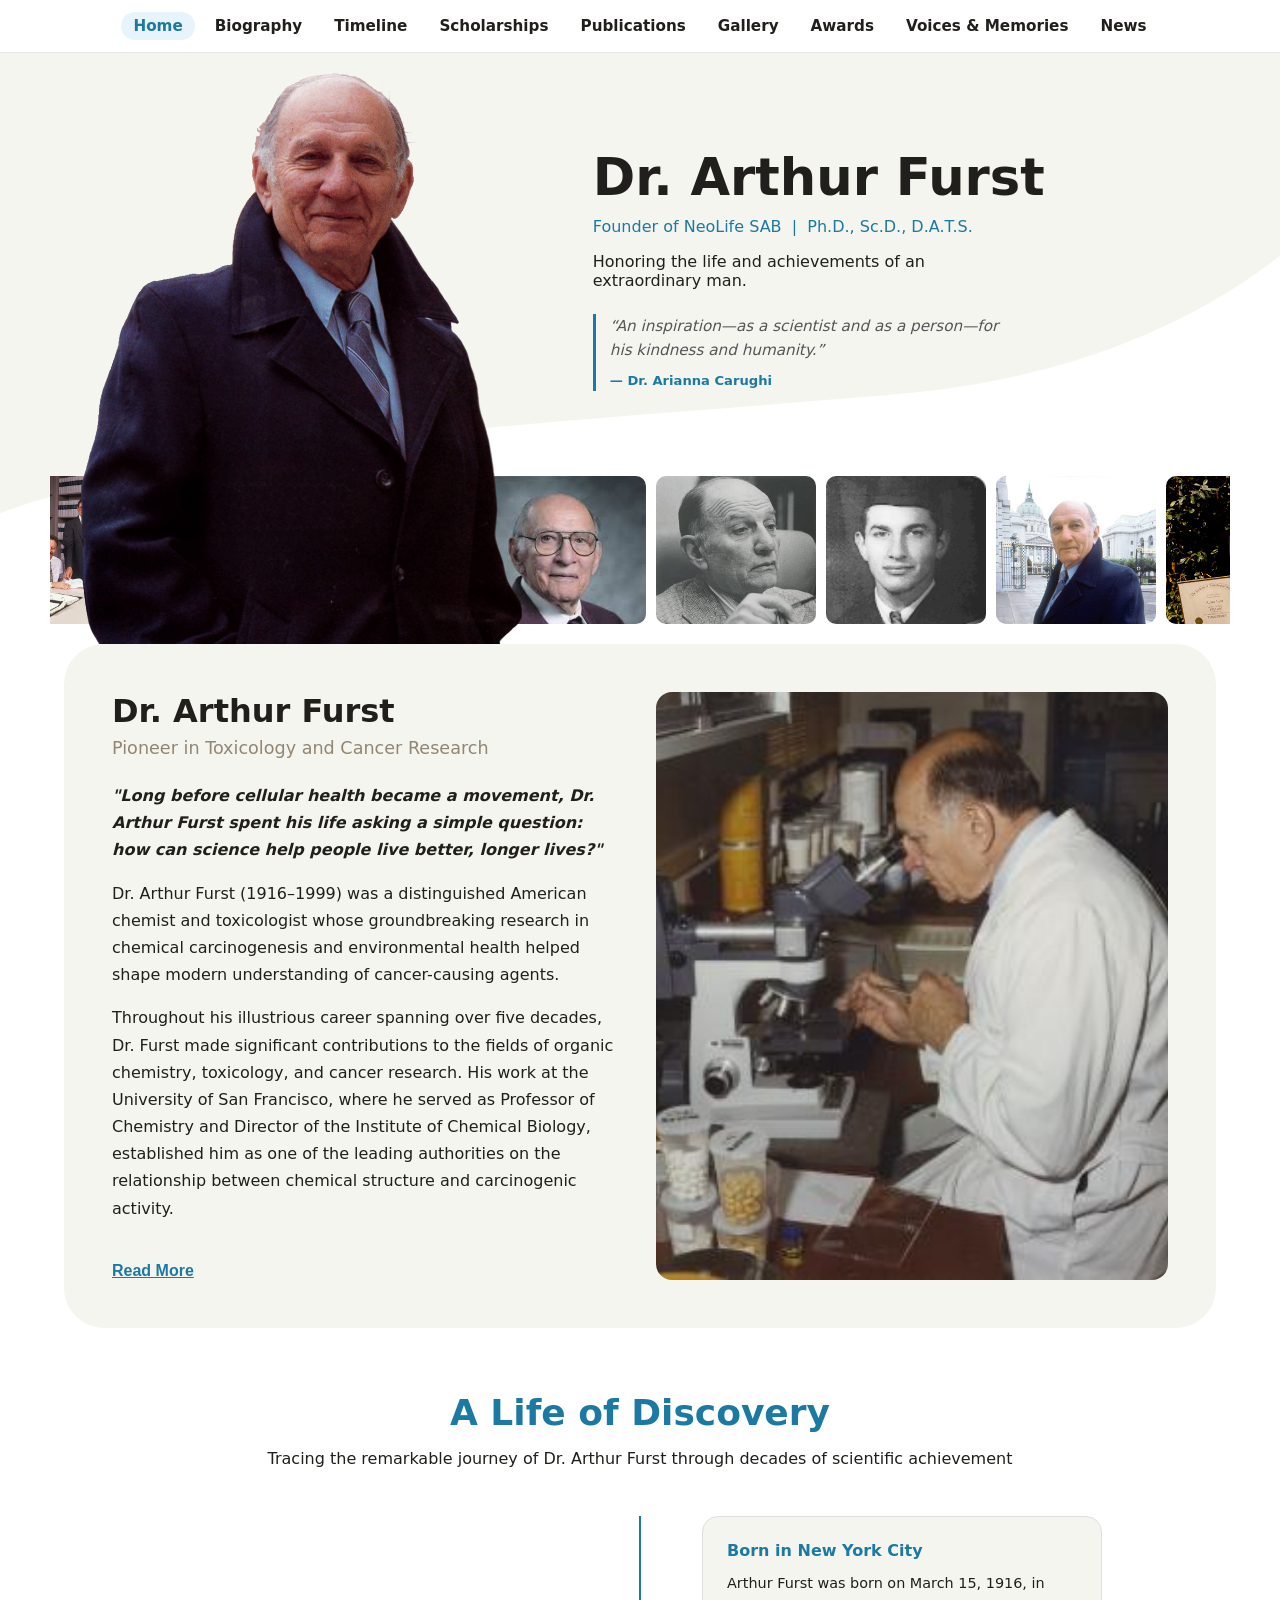
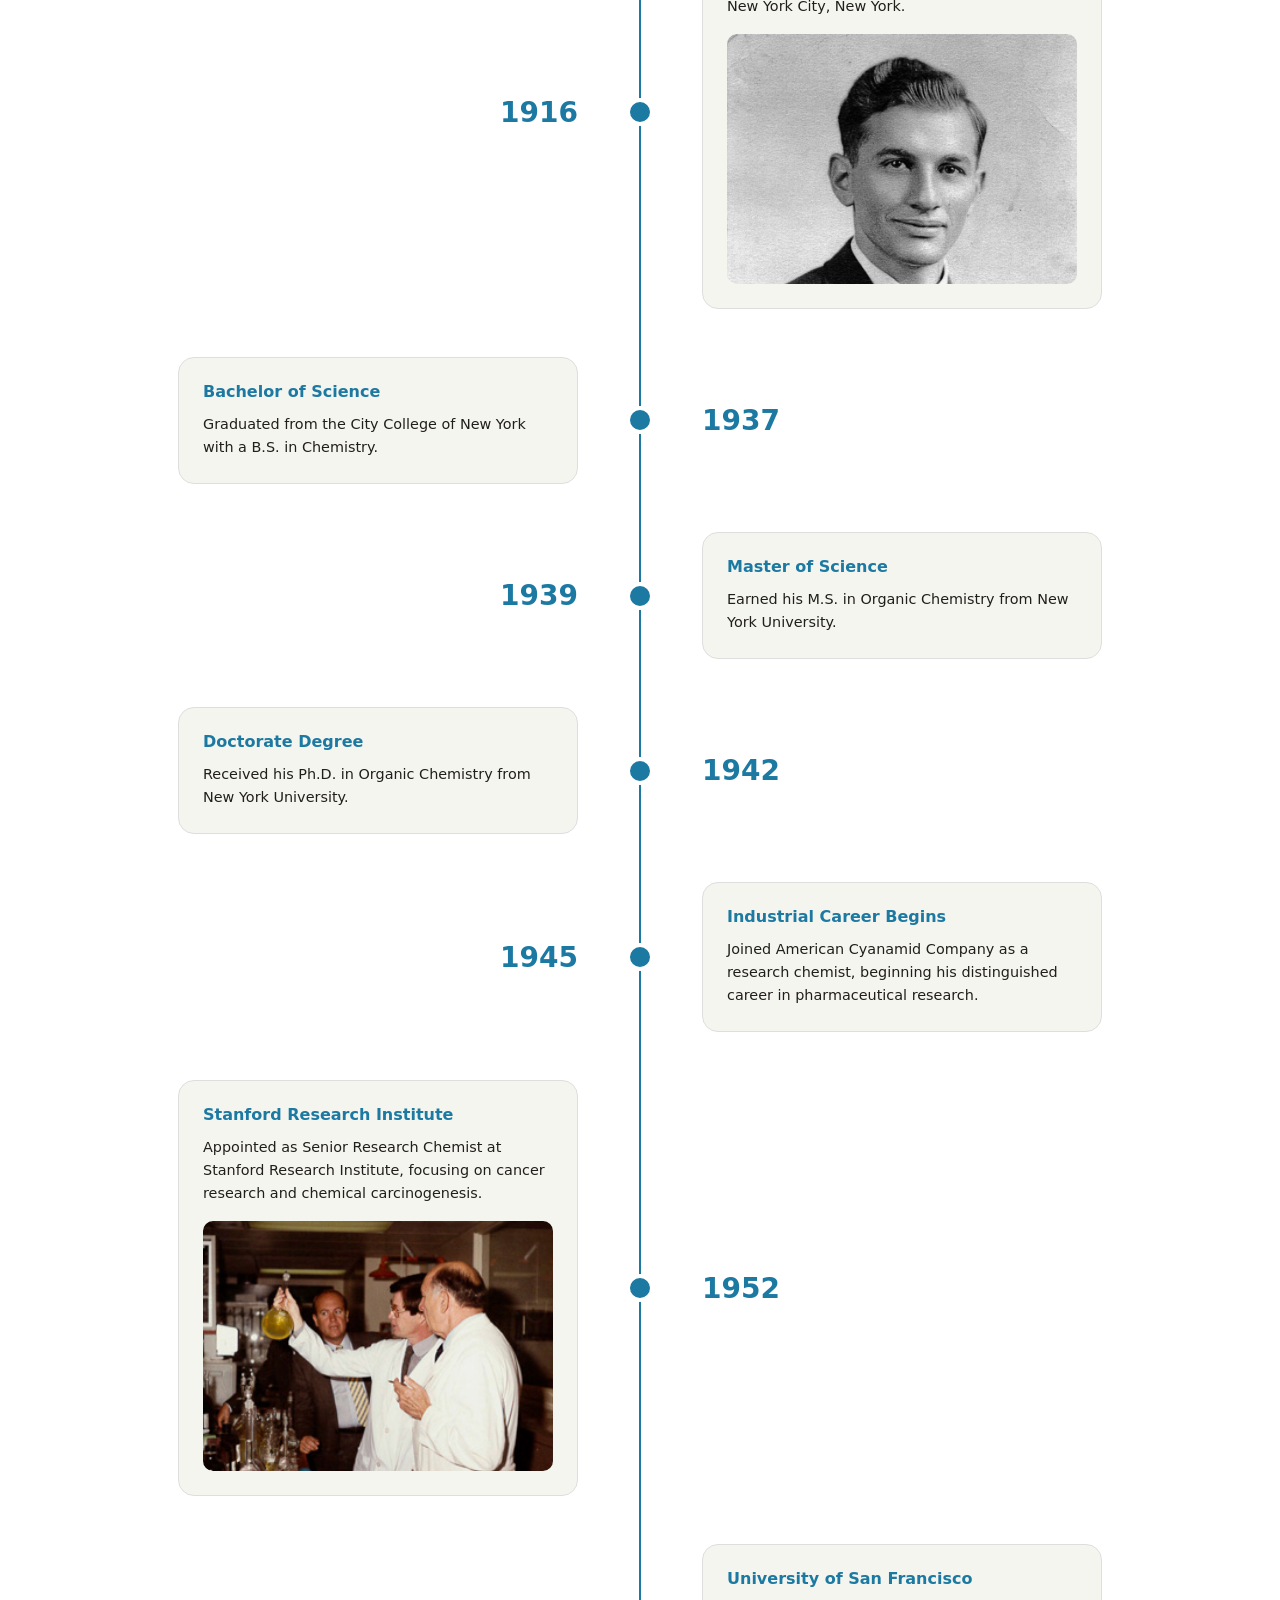
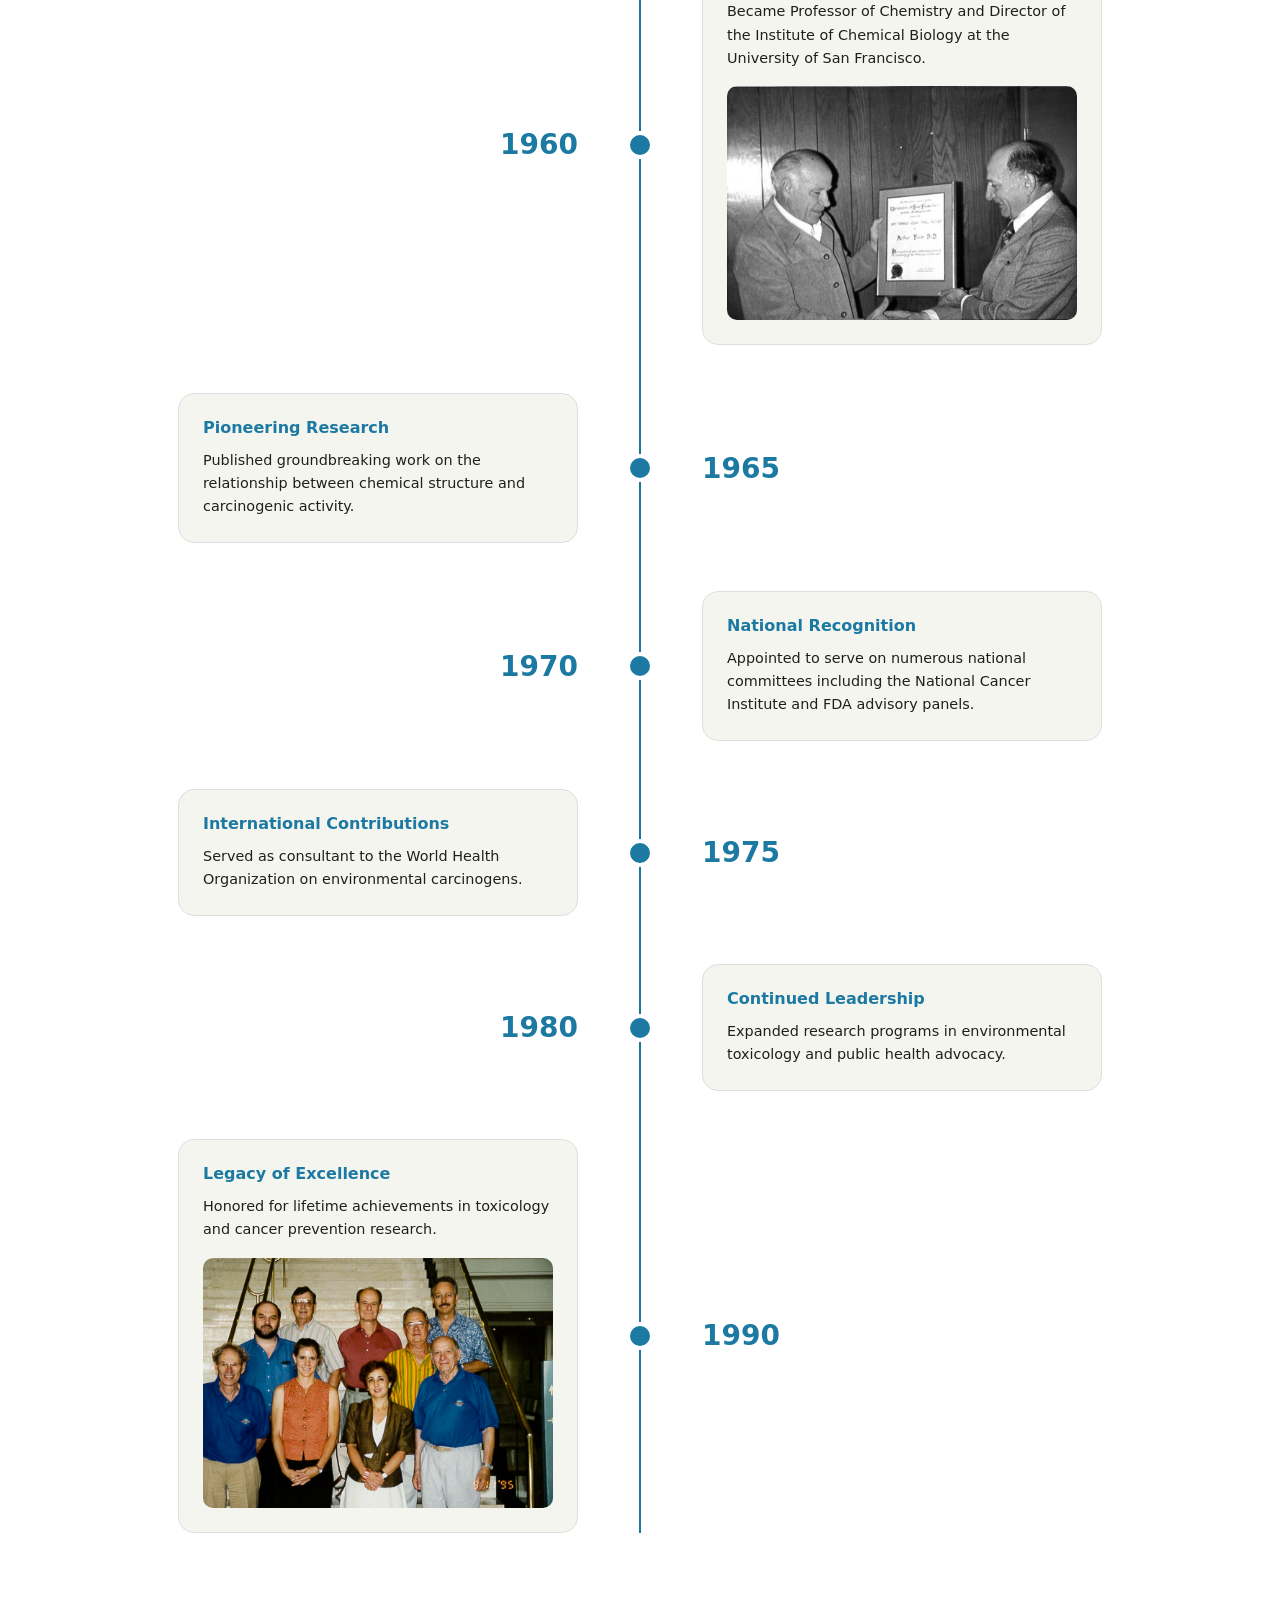
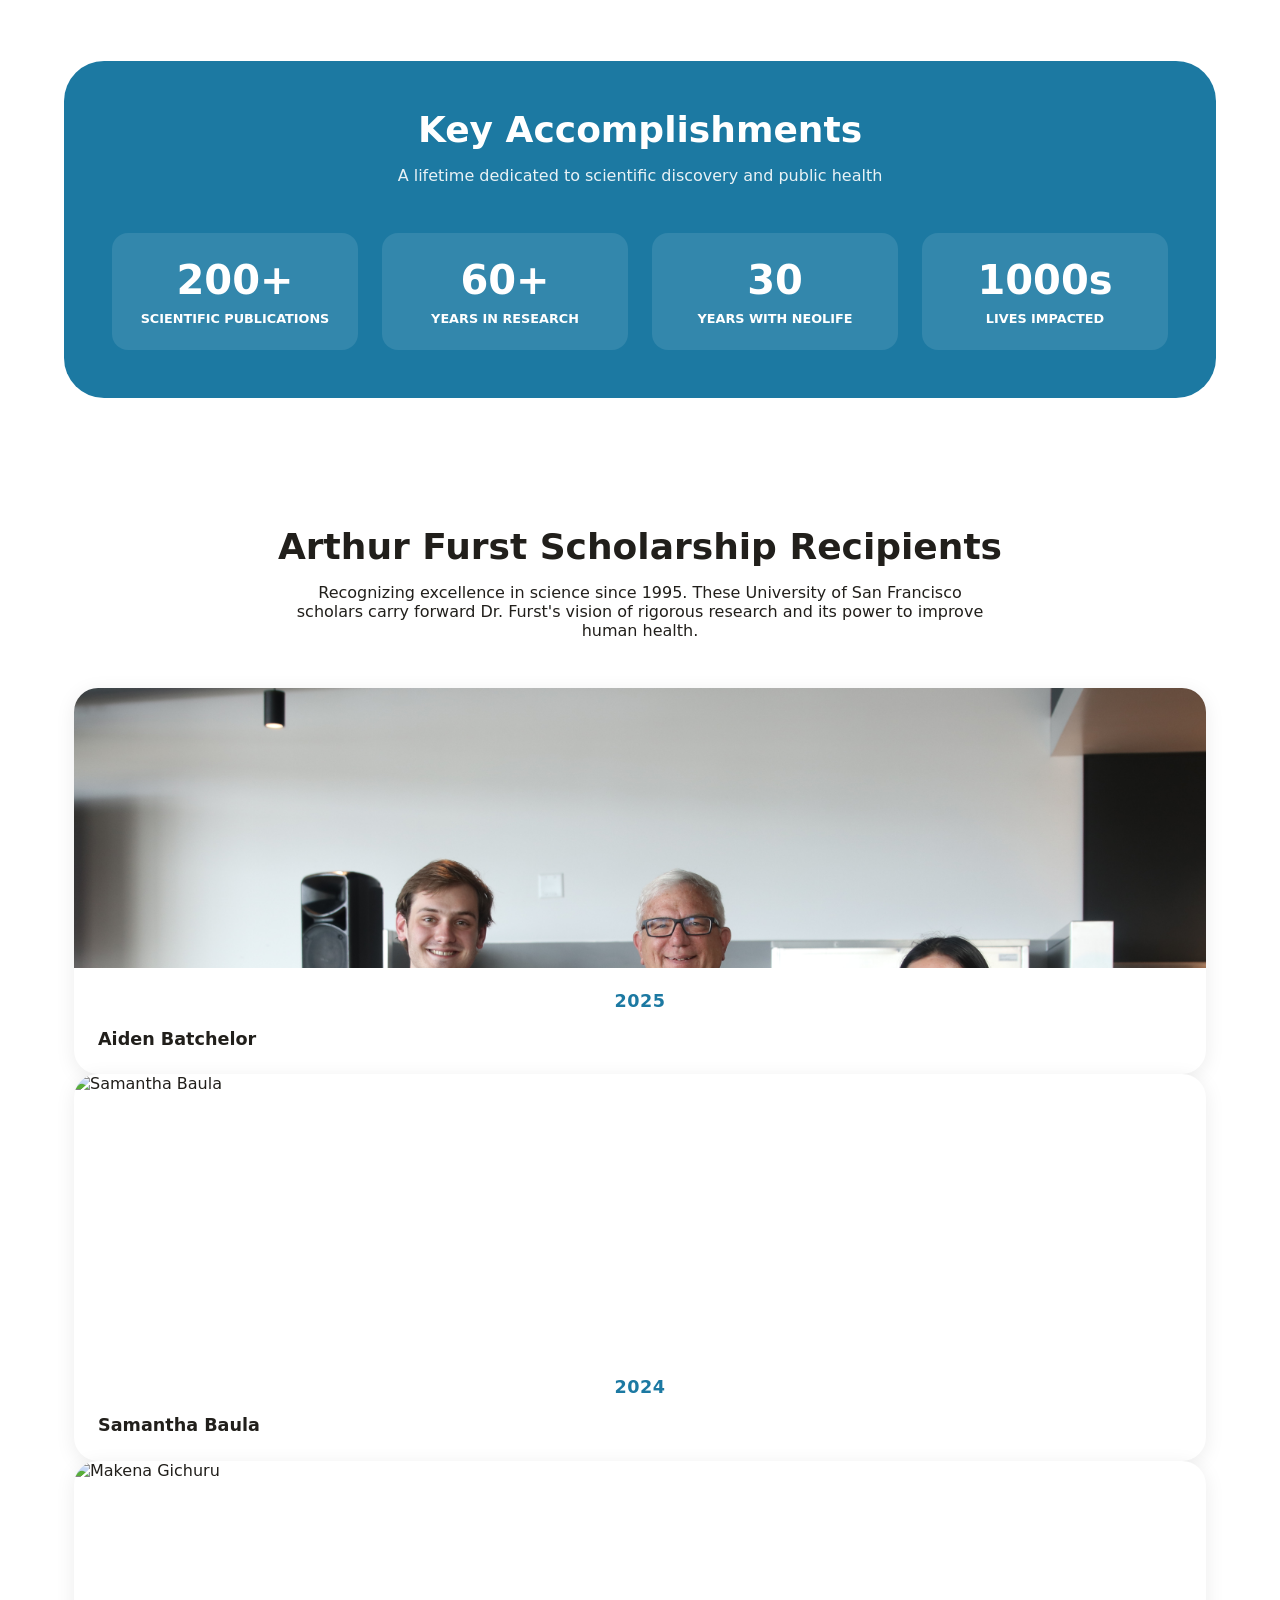
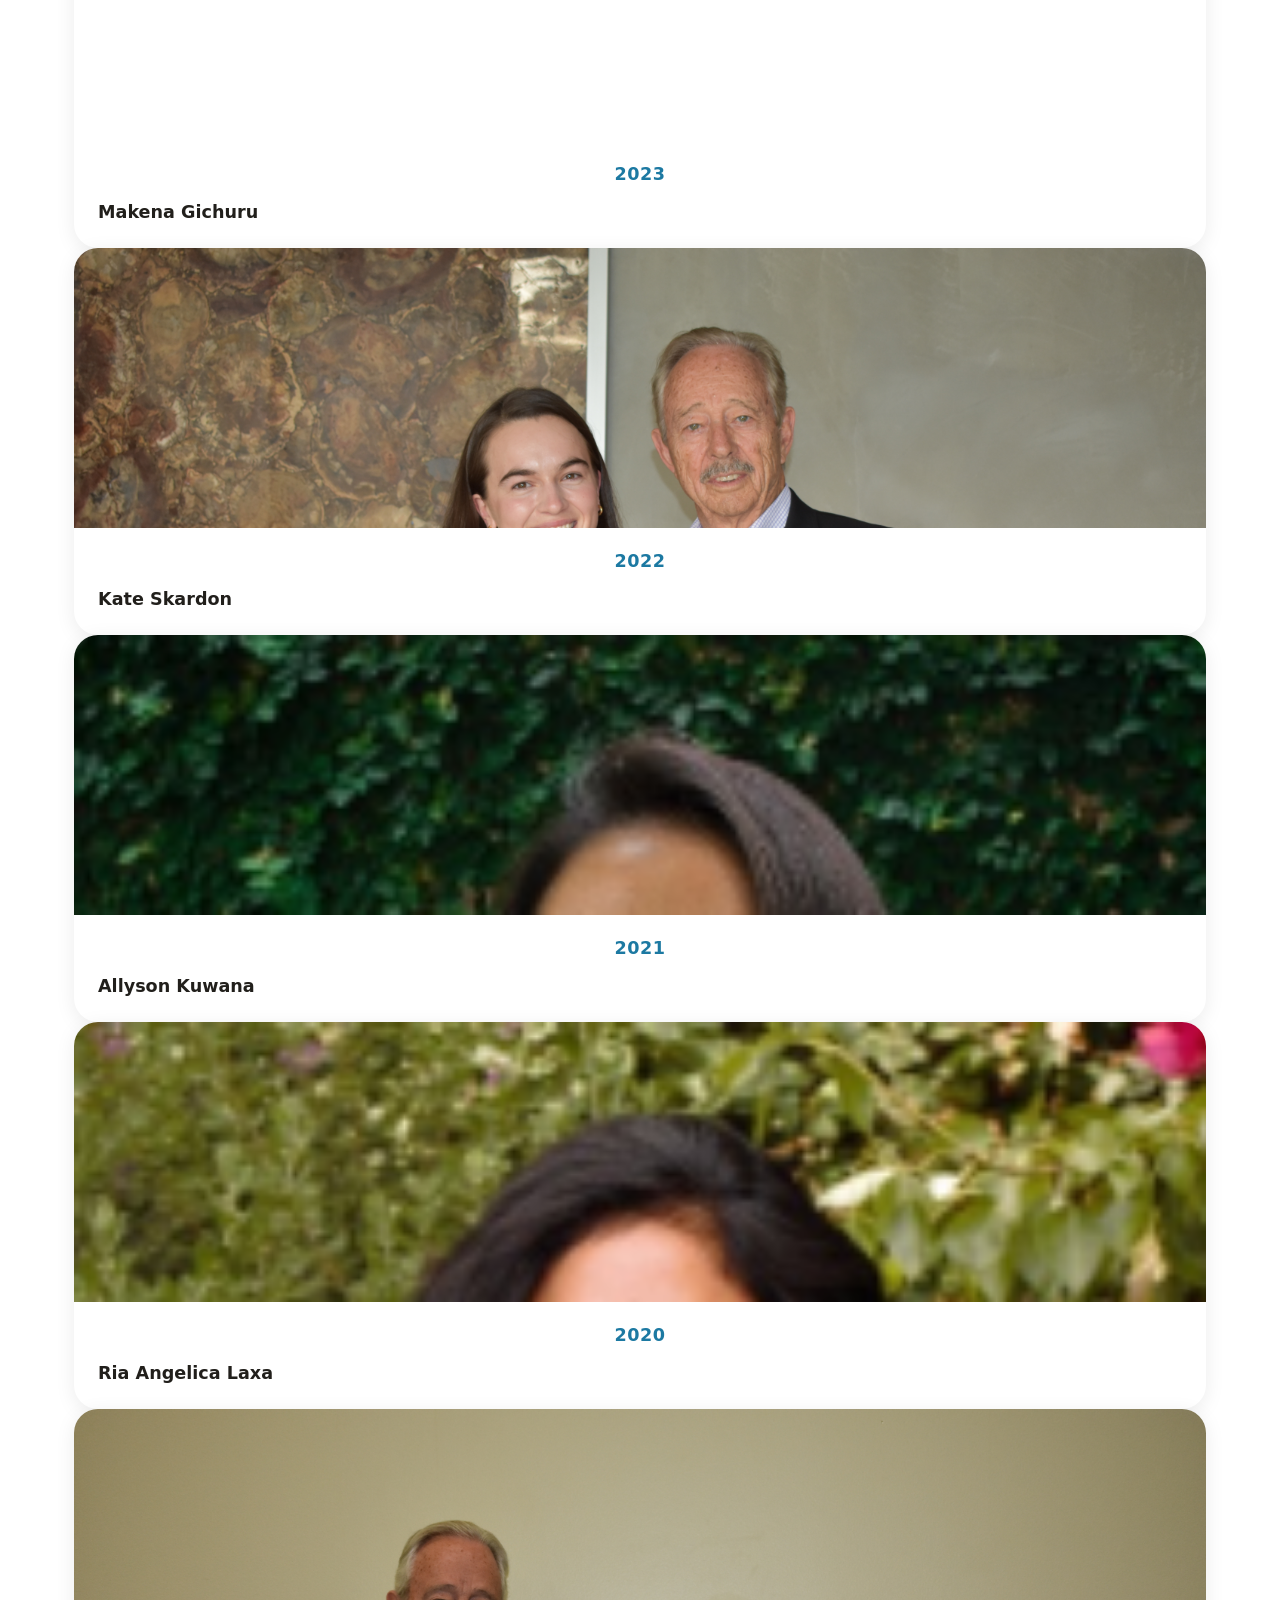
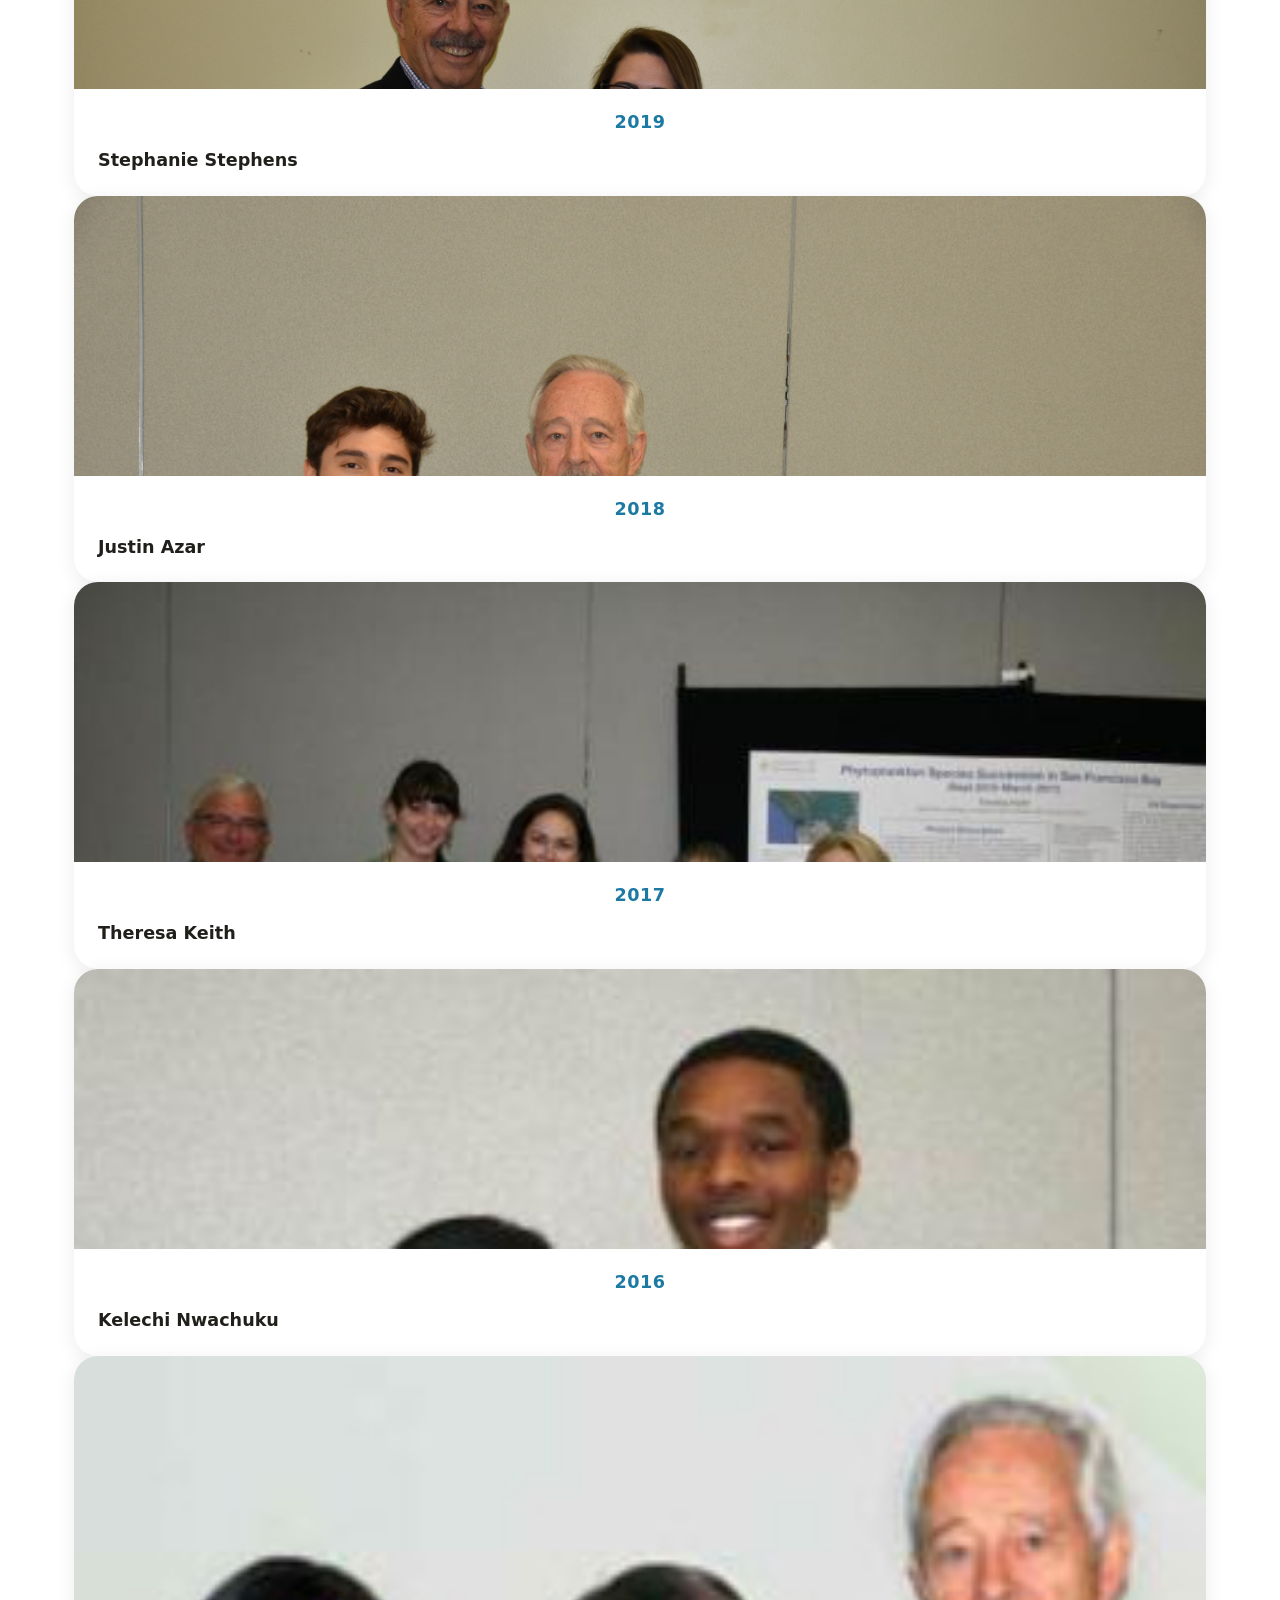
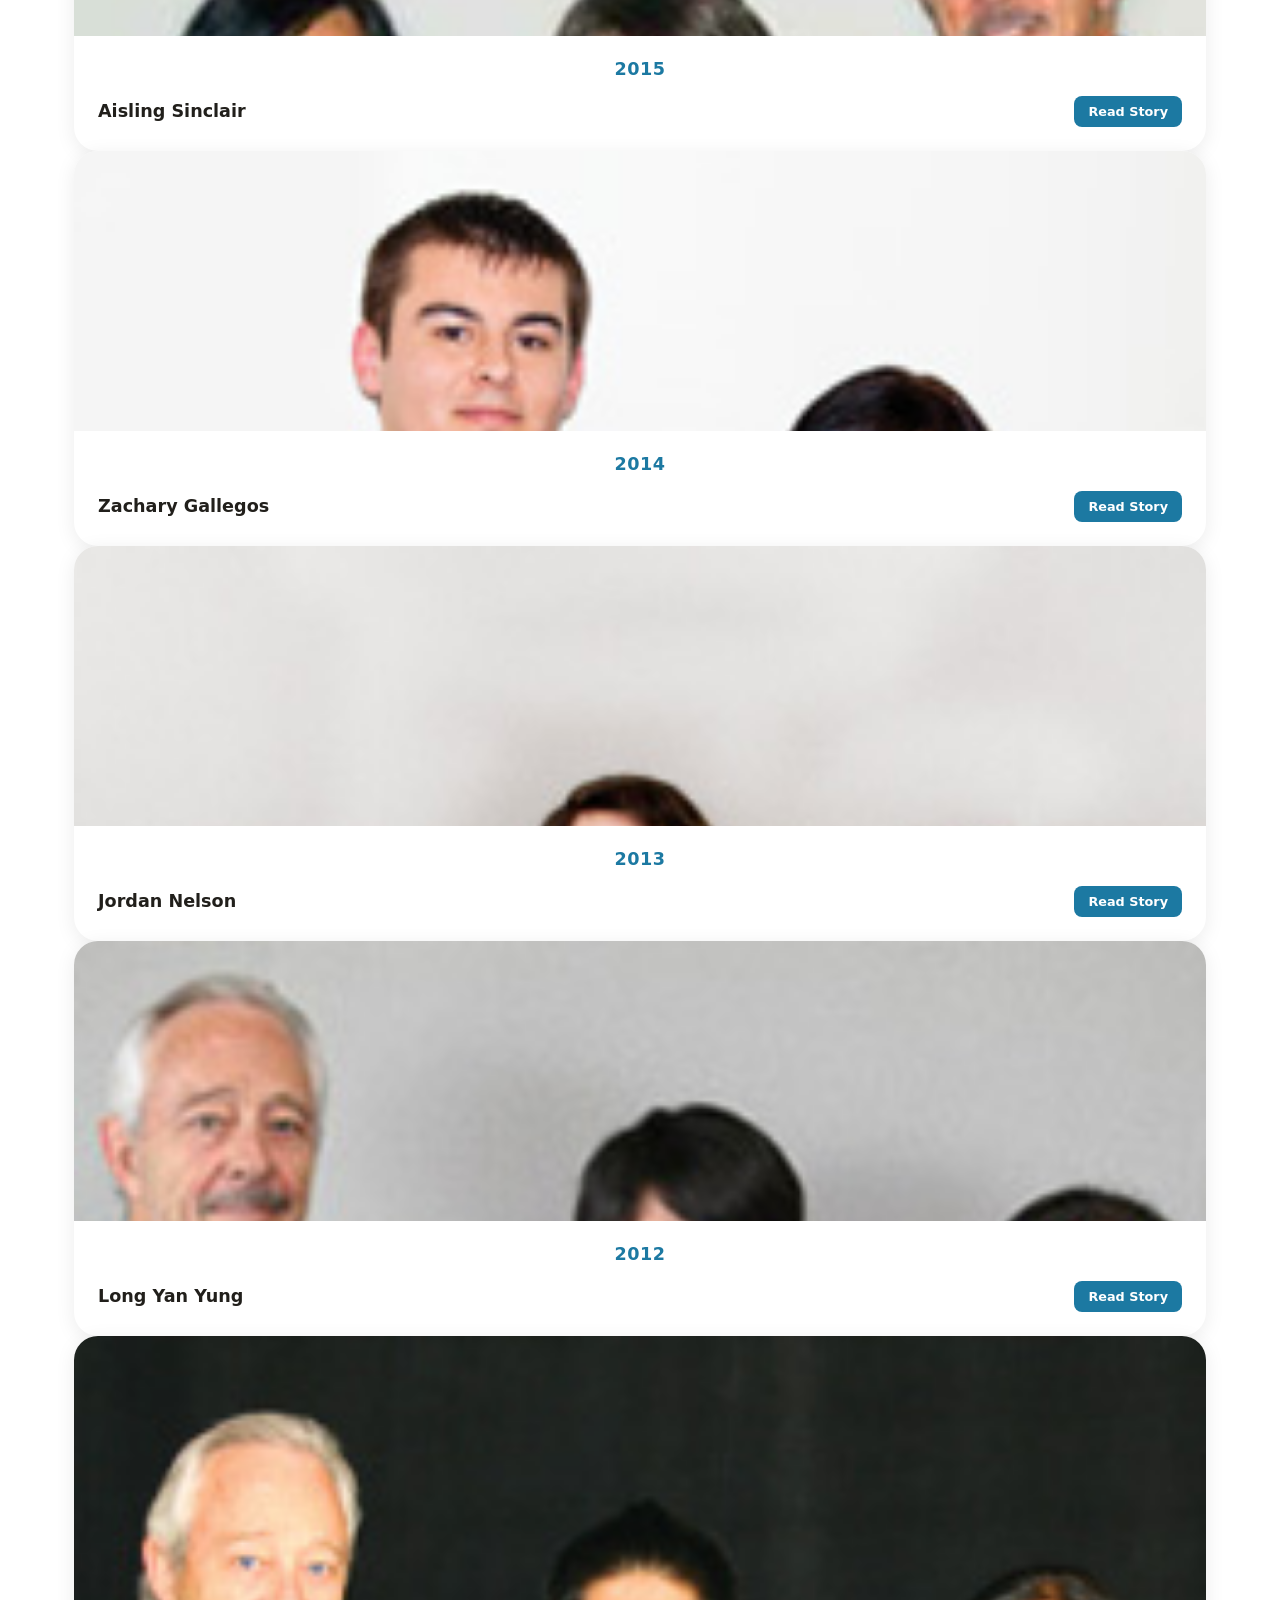
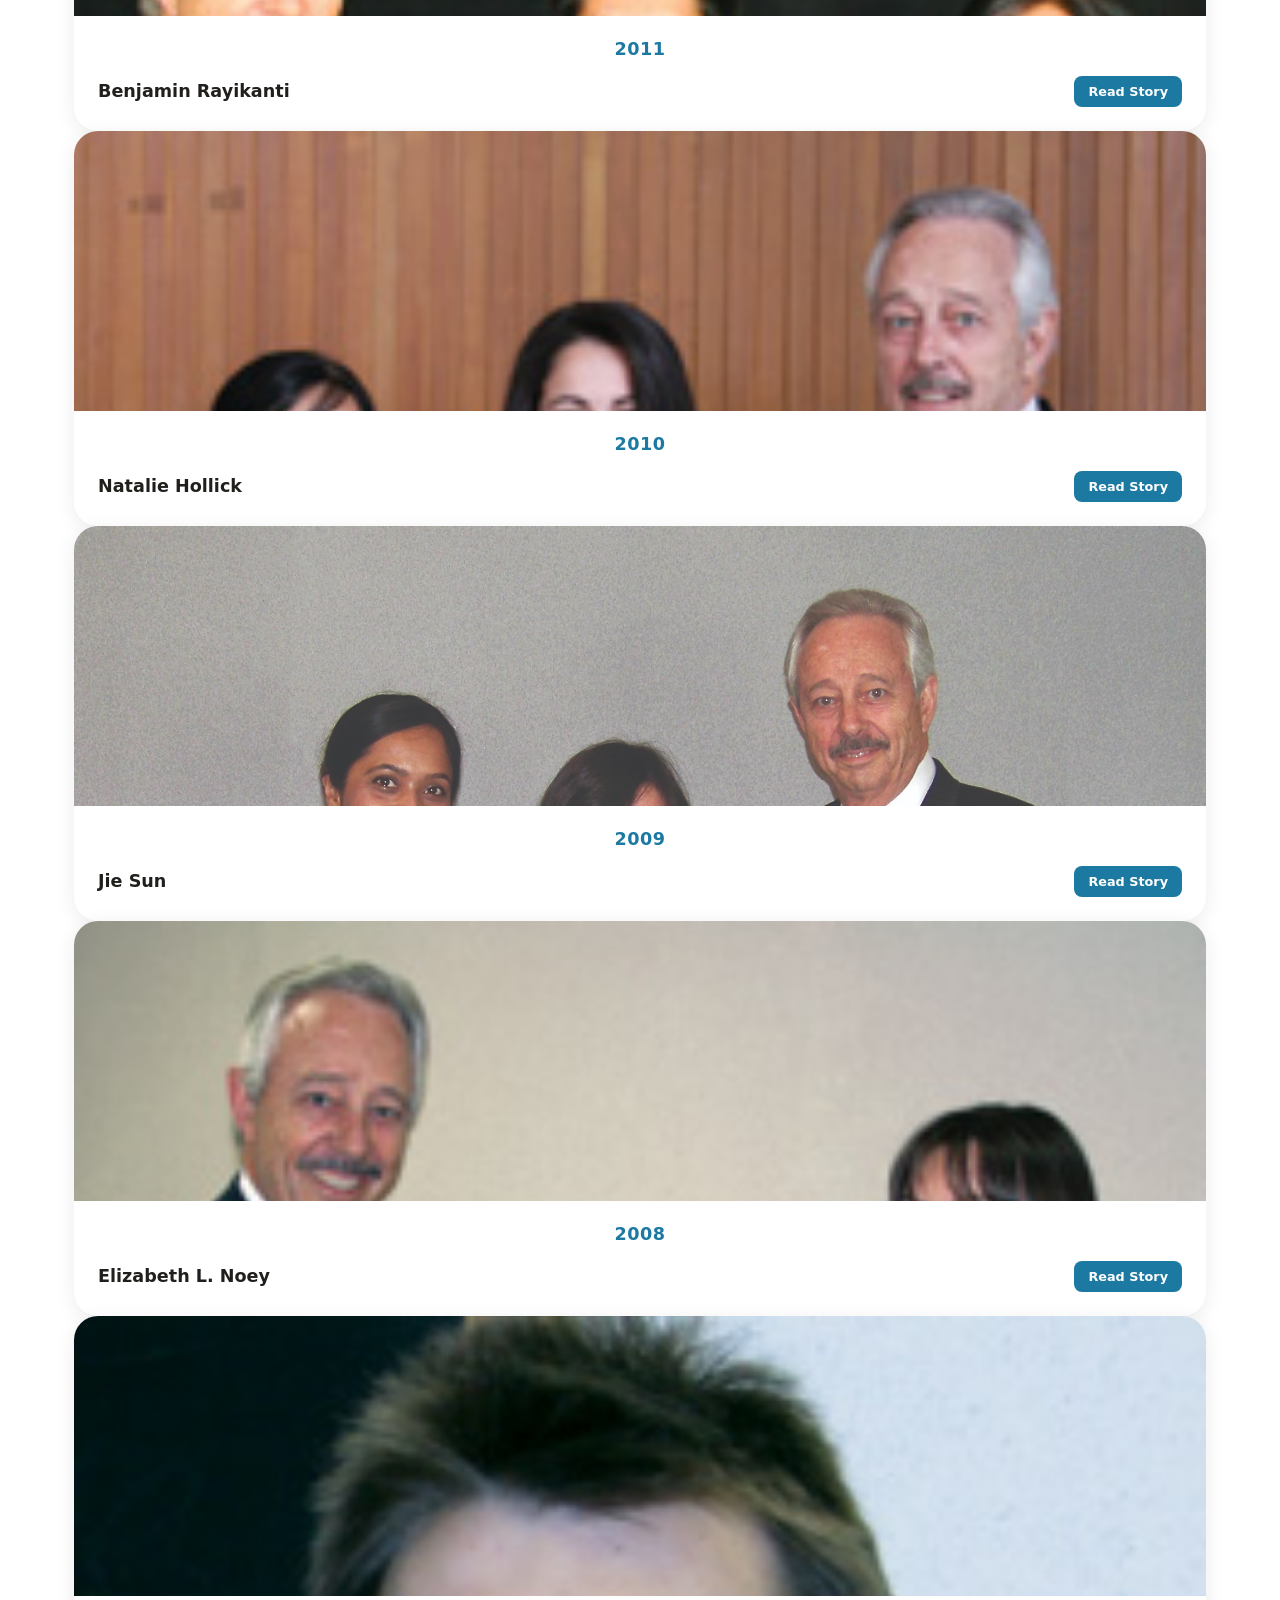
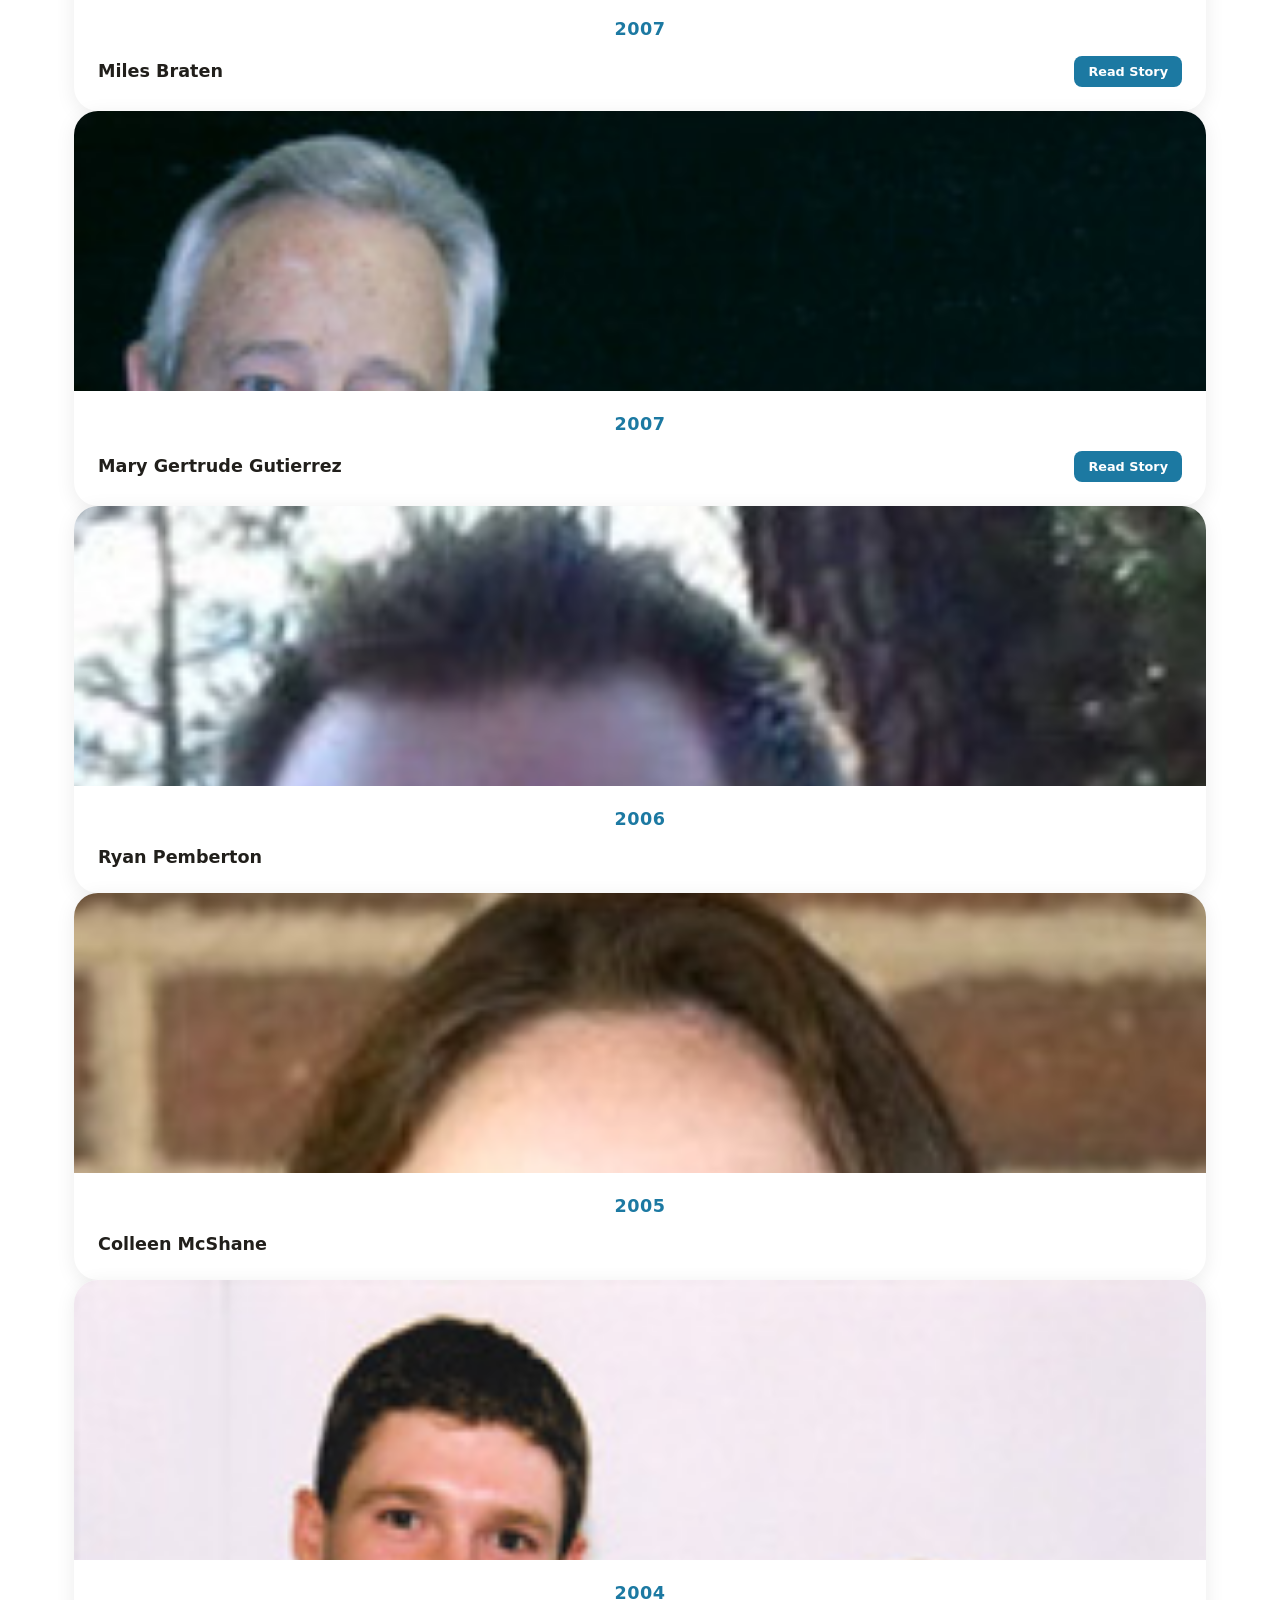
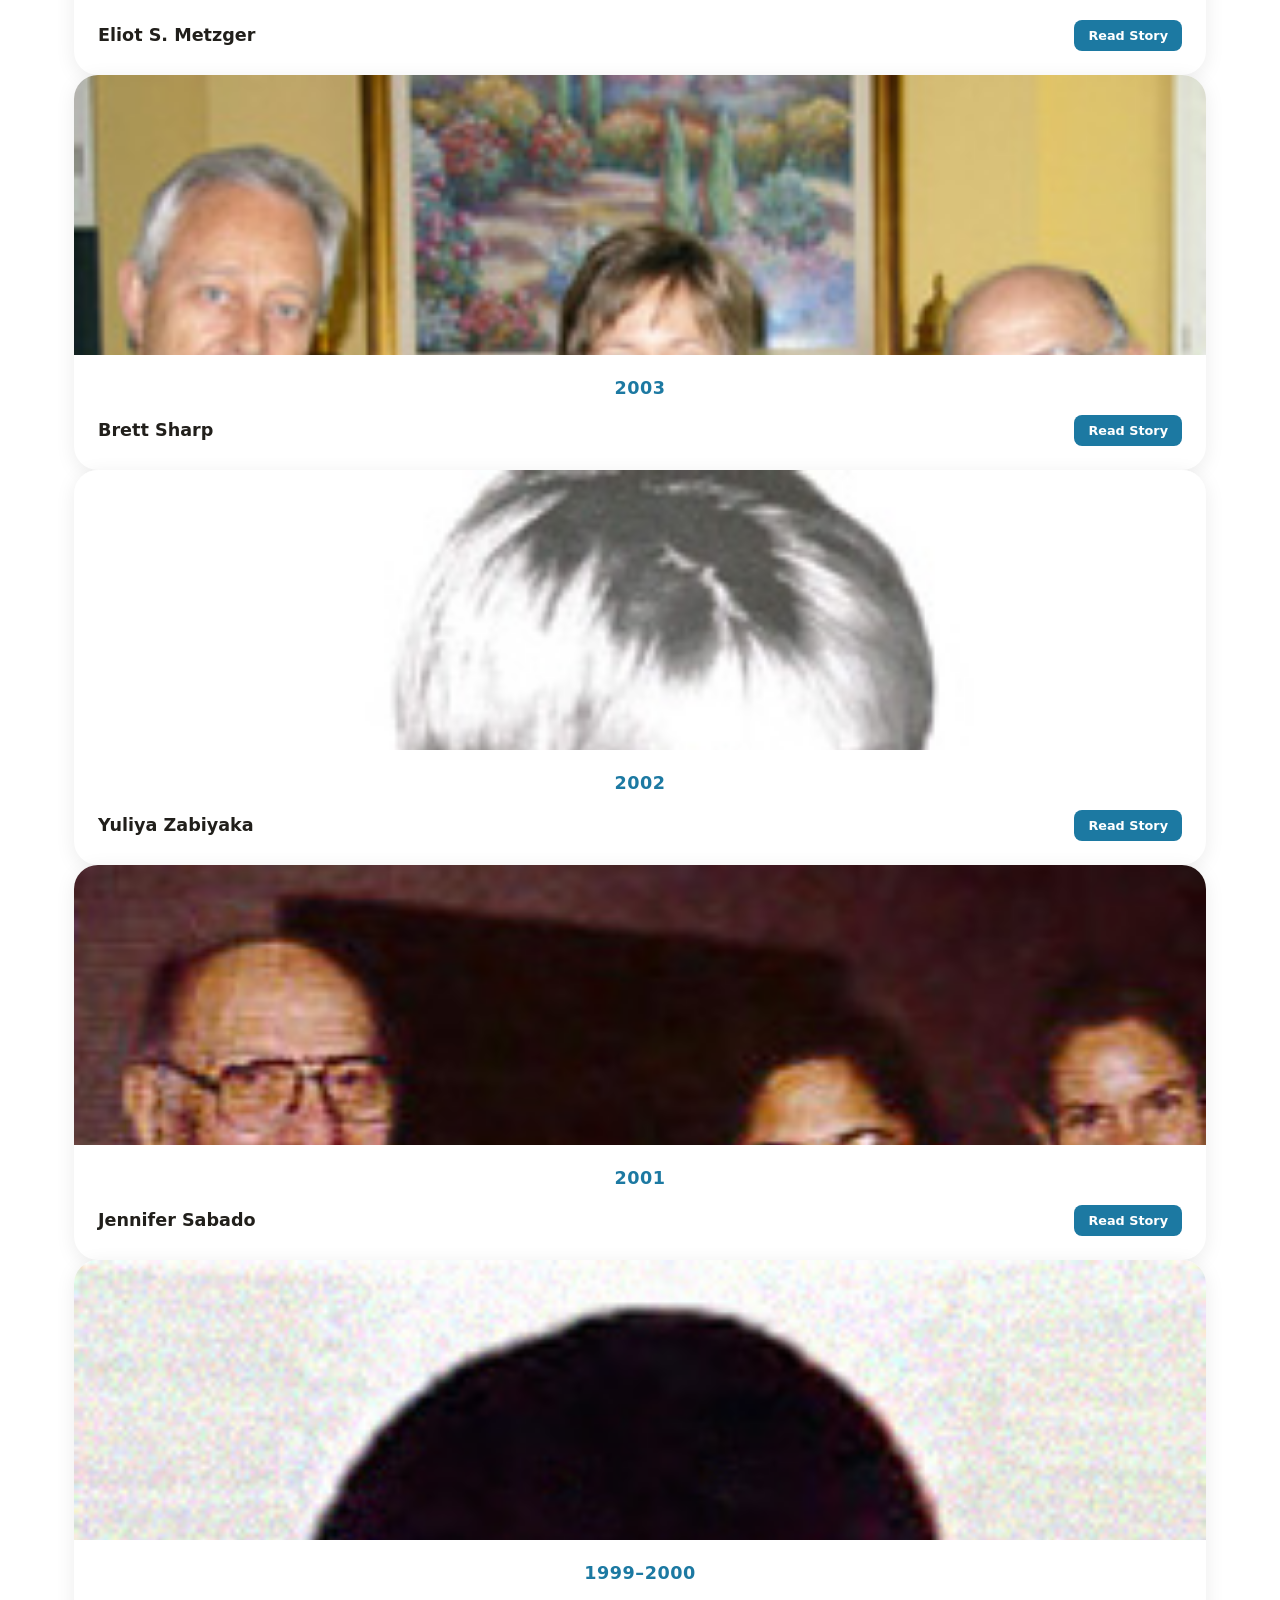
==== index.html @ b950dfe2 "Added news section" ====
<!DOCTYPE html>
<html lang="en">
<head>
  <meta charset="UTF-8" />
  <meta name="viewport" content="width=device-width, initial-scale=1.0" />
  <title>Dr. Arthur Furst &mdash; A Life of Discovery</title>
  <link rel="stylesheet" href="css/styles.css">
  <!-- jQuery (required for Slick Slider) -->
  <script src="https://code.jquery.com/jquery-3.6.0.min.js"></script>
  <!-- Slick Slider CSS -->
  <link rel="stylesheet" type="text/css" href="https://cdn.jsdelivr.net/npm/slick-carousel@1.8.1/slick/slick.css"/>
  <link rel="stylesheet" type="text/css" href="https://cdn.jsdelivr.net/npm/slick-carousel@1.8.1/slick/slick-theme.css"/>
  <!-- GLightbox -->
  <link rel="stylesheet" href="https://cdn.jsdelivr.net/npm/glightbox/dist/css/glightbox.min.css">
  <script src="https://cdn.jsdelivr.net/npm/glightbox/dist/js/glightbox.min.js"></script>
</head>
<body>

  <nav>
    <ul>
      <li><a href="#">Home</a></li>
      <li><a href="#biography">Biography</a></li>
      <li><a href="#timeline">Timeline</a></li>
      <li><a href="#scholarships">Scholarships</a></li>
      <li><a href="#publications">Publications</a></li>
      <li><a href="#gallery">Gallery</a></li>
      <li><a href="#awards">Awards</a></li>
      <li><a href="#testimonials">Voices &amp; Memories</a></li>
      <li><a href="#news">News</a></li>
    </ul>
  </nav>

  <!-- Hero Desktop -->
  <section class="hero-desktop">
    <svg class="hero-bg-svg" viewBox="0 0 1287.5 509.5" preserveAspectRatio="xMidYMid slice" fill="none">
      <path d="M2.71797e-05 0L0 509.5C68.5 354 469.5 344.5 847 312C1149 286 1267.5 98.8333 1287.5 0H2.71797e-05Z" fill="#F5F5F0"/>
    </svg>
    <div class="hero-inner">
      <div class="film-strip-wrapper">
        <div class="film-scroll">
          <img src="assets/images/hero/film-1.png" alt="" loading="eager" />
          <img src="assets/images/hero/film-2.png" alt="" loading="eager" />
          <img src="assets/images/hero/film-3.png" alt="" loading="eager" />
          <img src="assets/images/hero/film-4.png" alt="" loading="eager" />
          <img src="assets/images/hero/film-5.jpg" alt="" loading="eager" />
          <img src="assets/images/hero/film-6.png" alt="" loading="eager" />
          <img src="assets/images/hero/film-7.jpg" alt="" loading="eager" />
          <img src="assets/images/gallery/professional/philosophy_5.jpg" alt="Dr. Arthur Furst discussing philosophy" loading="eager" />
          <img src="assets/images/gallery/professional/1977 Don Pickett gives USF Henry Clay Hall Award to AF 1.jpg" alt="Dr. Arthur Furst receiving USF Henry Clay Hall Award in 1977" loading="eager" />
          <img src="assets/images/hero/film-1.png" alt="" loading="eager" />
          <img src="assets/images/hero/film-2.png" alt="" loading="eager" />
          <img src="assets/images/hero/film-3.png" alt="" loading="eager" />
          <img src="assets/images/hero/film-4.png" alt="" loading="eager" />
          <img src="assets/images/hero/film-5.jpg" alt="" loading="eager" />
          <img src="assets/images/hero/film-6.png" alt="" loading="eager" />
          <img src="assets/images/hero/film-7.jpg" alt="" loading="eager" />
          <img src="assets/images/gallery/professional/philosophy_5.jpg" alt="Dr. Arthur Furst discussing philosophy" loading="eager" />
          <img src="assets/images/gallery/professional/1977 Don Pickett gives USF Henry Clay Hall Award to AF 1.jpg" alt="Dr. Arthur Furst receiving USF Henry Clay Hall Award in 1977" loading="eager" />
        </div>
      </div>
      <div class="hero-portrait">
        <img src="assets/images/hero/portrait.png" alt="Dr. Arthur Furst" />
      </div>
      <div class="hero-text">
        <div>
          <h1>Dr. Arthur Furst</h1>
          <p class="subtitle">Founder of NeoLife SAB &nbsp;|&nbsp; Ph.D., Sc.D., D.A.T.S.</p>
          <p class="tagline">Honoring the life and achievements of an extraordinary man.</p>
          <blockquote class="hero-quote">
            &ldquo;An inspiration&mdash;as a scientist and as a person&mdash;for his kindness and humanity.&rdquo;
            <cite>&mdash; Dr. Arianna Carughi</cite>
          </blockquote>
        </div>
      </div>
    </div>
  </section>

  <!-- Hero Mobile -->
  <section class="hero-mobile">
    <div class="hero-mobile-bg"></div>
    <div class="hero-mobile-portrait"><img src="assets/images/hero/portrait.png" alt="Dr. Arthur Furst" /></div>
    <div class="hero-mobile-text">
      <h1>Dr. Arthur Furst</h1>
      <p class="subtitle">Founder of NeoLife SAB | Ph.D., Sc.D., D.A.T.S.</p>
      <p>Honoring the life and achievements of an extraordinary man.</p>
    </div>
    <div class="film-strip-mobile">
      <div class="film-scroll-mobile">
        <img src="assets/images/hero/film-1.png" alt="" loading="eager" />
        <img src="assets/images/hero/film-2.png" alt="" loading="eager" />
        <img src="assets/images/hero/film-3.png" alt="" loading="eager" />
        <img src="assets/images/hero/film-4.png" alt="" loading="eager" />
        <img src="assets/images/hero/film-5.jpg" alt="" loading="eager" />
        <img src="assets/images/hero/film-6.png" alt="" loading="eager" />
        <img src="assets/images/hero/film-7.jpg" alt="" loading="eager" />
        <img src="assets/images/gallery/professional/philosophy_5.jpg" alt="Dr. Arthur Furst discussing philosophy" loading="eager" />
        <img src="assets/images/gallery/professional/1977 Don Pickett gives USF Henry Clay Hall Award to AF 1.jpg" alt="Dr. Arthur Furst receiving USF Henry Clay Hall Award in 1977" loading="eager" />
        <img src="assets/images/hero/film-1.png" alt="" loading="eager" />
        <img src="assets/images/hero/film-2.png" alt="" loading="eager" />
        <img src="assets/images/hero/film-3.png" alt="" loading="eager" />
        <img src="assets/images/hero/film-4.png" alt="" loading="eager" />
        <img src="assets/images/hero/film-5.jpg" alt="" loading="eager" />
        <img src="assets/images/hero/film-6.png" alt="" loading="eager" />
        <img src="assets/images/hero/film-7.jpg" alt="" loading="eager" />
        <img src="assets/images/gallery/professional/philosophy_5.jpg" alt="Dr. Arthur Furst discussing philosophy" loading="eager" />
        <img src="assets/images/gallery/professional/1977 Don Pickett gives USF Henry Clay Hall Award to AF 1.jpg" alt="Dr. Arthur Furst receiving USF Henry Clay Hall Award in 1977" loading="eager" />
      </div>
    </div>
  </section>

  <!-- Biography -->
  <!-- Replace your existing <section id="biography"> block with this -->

  <section id="biography" style="background:#fff;">
    <div class="container">
      <div class="bio-card">
        <div class="bio-grid">
          <div>
            <h2>Dr. Arthur Furst</h2>
            <p class="bio-sub">Pioneer in Toxicology and Cancer Research</p>
            <div class="bio-text">
              <p class="bio-lead">"Long before cellular health became a movement, Dr. Arthur Furst spent his life asking a simple question: how can science help people live better, longer lives?"</p>
              <p>Dr. Arthur Furst (1916&ndash;1999) was a distinguished American chemist and toxicologist whose groundbreaking research in chemical carcinogenesis and environmental health helped shape modern understanding of cancer-causing agents.</p>
              <p>Throughout his illustrious career spanning over five decades, Dr. Furst made significant contributions to the fields of organic chemistry, toxicology, and cancer research. His work at the University of San Francisco, where he served as Professor of Chemistry and Director of the Institute of Chemical Biology, established him as one of the leading authorities on the relationship between chemical structure and carcinogenic activity.</p>

              <!-- Expanded content — hidden by default -->
              <div id="bio-expanded" style="
              max-height: 0;
              overflow: hidden;
              transition: max-height 0.5s ease, opacity 0.4s ease;
              opacity: 0;
            ">
                <p style="margin-top: 16px;">Dr. Arthur Furst was the Founding Member Emeritus and the &ldquo;spiritual leader&rdquo; of the NeoLife Scientific Advisory Board. He founded the Stanford Cancer Chemotherapy Laboratory and was at the forefront of disease-prevention science for 50 years.</p>
                <p>Many of his discoveries led to groundbreaking NeoLife products, and his enormous talent, energy, dedication, and vision are major reasons why, year after year, NeoLife has delivered such leading-edge products to fulfill genuine human needs.</p>
              </div>
            </div>

            <button class="link-btn" id="bio-read-more" onclick="toggleBio(this)">Read More</button>
          </div>
          <div class="bio-img"><img src="assets/images/biography/biography-photo.jpg" alt="Dr. Arthur Furst" /></div>
        </div>
      </div>
    </div>
  </section>


  <!-- Timeline -->
  <section id="timeline" style="background:#fff;">
    <div class="container">
      <div class="section-title">
        <h2>A Life of Discovery</h2>
        <p>Tracing the remarkable journey of Dr. Arthur Furst through decades of scientific achievement</p>
      </div>
      <div class="timeline-wrapper">
        <div class="timeline-line"></div>
        <div class="timeline-items">
          <div class="timeline-item">
            <div class="timeline-item-inner"><div class="timeline-year-left">1916</div><div class="timeline-dot-wrap"><div class="timeline-dot"></div></div><div class="timeline-card-right"><div class="timeline-card"><h3>Born in New York City</h3><p>Arthur Furst was born on March 15, 1916, in New York City, New York.</p><img src="assets/images/gallery/early/1938 AF portrait.jpg" alt="Dr. Arthur Furst portrait 1938" class="timeline-photo" loading="lazy"></div></div></div>
            <div class="timeline-mobile"><div class="timeline-mobile-dots"><div class="timeline-dot"></div><div class="timeline-mobile-line"></div></div><div class="timeline-mobile-content"><span class="year">1916</span><div class="timeline-mobile-card"><h3>Born in New York City</h3><p>Arthur Furst was born on March 15, 1916, in New York City, New York.</p><img src="assets/images/gallery/early/1938 AF portrait.jpg" alt="Dr. Arthur Furst portrait 1938" class="timeline-photo" loading="lazy"></div></div></div>
          </div>
          <div class="timeline-item">
            <div class="timeline-item-inner"><div class="timeline-card-left"><div class="timeline-card"><h3>Bachelor of Science</h3><p>Graduated from the City College of New York with a B.S. in Chemistry.</p></div></div><div class="timeline-dot-wrap"><div class="timeline-dot"></div></div><div class="timeline-year-right">1937</div></div>
            <div class="timeline-mobile"><div class="timeline-mobile-dots"><div class="timeline-dot"></div><div class="timeline-mobile-line"></div></div><div class="timeline-mobile-content"><span class="year">1937</span><div class="timeline-mobile-card"><h3>Bachelor of Science</h3><p>Graduated from the City College of New York with a B.S. in Chemistry.</p></div></div></div>
          </div>
          <div class="timeline-item">
            <div class="timeline-item-inner"><div class="timeline-year-left">1939</div><div class="timeline-dot-wrap"><div class="timeline-dot"></div></div><div class="timeline-card-right"><div class="timeline-card"><h3>Master of Science</h3><p>Earned his M.S. in Organic Chemistry from New York University.</p></div></div></div>
            <div class="timeline-mobile"><div class="timeline-mobile-dots"><div class="timeline-dot"></div><div class="timeline-mobile-line"></div></div><div class="timeline-mobile-content"><span class="year">1939</span><div class="timeline-mobile-card"><h3>Master of Science</h3><p>Earned his M.S. in Organic Chemistry from New York University.</p></div></div></div>
          </div>
          <div class="timeline-item">
            <div class="timeline-item-inner"><div class="timeline-card-left"><div class="timeline-card"><h3>Doctorate Degree</h3><p>Received his Ph.D. in Organic Chemistry from New York University.</p></div></div><div class="timeline-dot-wrap"><div class="timeline-dot"></div></div><div class="timeline-year-right">1942</div></div>
            <div class="timeline-mobile"><div class="timeline-mobile-dots"><div class="timeline-dot"></div><div class="timeline-mobile-line"></div></div><div class="timeline-mobile-content"><span class="year">1942</span><div class="timeline-mobile-card"><h3>Doctorate Degree</h3><p>Received his Ph.D. in Organic Chemistry from New York University.</p></div></div></div>
          </div>
          <div class="timeline-item">
            <div class="timeline-item-inner"><div class="timeline-year-left">1945</div><div class="timeline-dot-wrap"><div class="timeline-dot"></div></div><div class="timeline-card-right"><div class="timeline-card"><h3>Industrial Career Begins</h3><p>Joined American Cyanamid Company as a research chemist, beginning his distinguished career in pharmaceutical research.</p></div></div></div>
            <div class="timeline-mobile"><div class="timeline-mobile-dots"><div class="timeline-dot"></div><div class="timeline-mobile-line"></div></div><div class="timeline-mobile-content"><span class="year">1945</span><div class="timeline-mobile-card"><h3>Industrial Career Begins</h3><p>Joined American Cyanamid Company as a research chemist, beginning his distinguished career in pharmaceutical research.</p></div></div></div>
          </div>
          <div class="timeline-item">
            <div class="timeline-item-inner"><div class="timeline-card-left"><div class="timeline-card"><h3>Stanford Research Institute</h3><p>Appointed as Senior Research Chemist at Stanford Research Institute, focusing on cancer research and chemical carcinogenesis.</p><img src="assets/images/gallery/professional/lab1.jpg" alt="Dr. Furst in the lab 1952" class="timeline-photo" loading="lazy"></div></div><div class="timeline-dot-wrap"><div class="timeline-dot"></div></div><div class="timeline-year-right">1952</div></div>
            <div class="timeline-mobile"><div class="timeline-mobile-dots"><div class="timeline-dot"></div><div class="timeline-mobile-line"></div></div><div class="timeline-mobile-content"><span class="year">1952</span><div class="timeline-mobile-card"><h3>Stanford Research Institute</h3><p>Appointed as Senior Research Chemist at Stanford Research Institute, focusing on cancer research and chemical carcinogenesis.</p><img src="assets/images/gallery/professional/lab1.jpg" alt="Dr. Furst in the lab 1952" class="timeline-photo" loading="lazy"></div></div></div>
          </div>
          <div class="timeline-item">
            <div class="timeline-item-inner"><div class="timeline-year-left">1960</div><div class="timeline-dot-wrap"><div class="timeline-dot"></div></div><div class="timeline-card-right"><div class="timeline-card"><h3>University of San Francisco</h3><p>Became Professor of Chemistry and Director of the Institute of Chemical Biology at the University of San Francisco.</p><img src="assets/images/gallery/professional/1977 Don Pickett gives USF Henry Clay Hall Award to AF 1.jpg" alt="Dr. Furst receiving USF Henry Clay Hall Award 1977" class="timeline-photo" loading="lazy"></div></div></div>
            <div class="timeline-mobile"><div class="timeline-mobile-dots"><div class="timeline-dot"></div><div class="timeline-mobile-line"></div></div><div class="timeline-mobile-content"><span class="year">1960</span><div class="timeline-mobile-card"><h3>University of San Francisco</h3><p>Became Professor of Chemistry and Director of the Institute of Chemical Biology at the University of San Francisco.</p><img src="assets/images/gallery/professional/1977 Don Pickett gives USF Henry Clay Hall Award to AF 1.jpg" alt="Dr. Furst receiving USF Henry Clay Hall Award 1977" class="timeline-photo" loading="lazy"></div></div></div>
          </div>
          <div class="timeline-item">
            <div class="timeline-item-inner"><div class="timeline-card-left"><div class="timeline-card"><h3>Pioneering Research</h3><p>Published groundbreaking work on the relationship between chemical structure and carcinogenic activity.</p></div></div><div class="timeline-dot-wrap"><div class="timeline-dot"></div></div><div class="timeline-year-right">1965</div></div>
            <div class="timeline-mobile"><div class="timeline-mobile-dots"><div class="timeline-dot"></div><div class="timeline-mobile-line"></div></div><div class="timeline-mobile-content"><span class="year">1965</span><div class="timeline-mobile-card"><h3>Pioneering Research</h3><p>Published groundbreaking work on the relationship between chemical structure and carcinogenic activity.</p></div></div></div>
          </div>
          <div class="timeline-item">
            <div class="timeline-item-inner"><div class="timeline-year-left">1970</div><div class="timeline-dot-wrap"><div class="timeline-dot"></div></div><div class="timeline-card-right"><div class="timeline-card"><h3>National Recognition</h3><p>Appointed to serve on numerous national committees including the National Cancer Institute and FDA advisory panels.</p></div></div></div>
            <div class="timeline-mobile"><div class="timeline-mobile-dots"><div class="timeline-dot"></div><div class="timeline-mobile-line"></div></div><div class="timeline-mobile-content"><span class="year">1970</span><div class="timeline-mobile-card"><h3>National Recognition</h3><p>Appointed to serve on numerous national committees including the National Cancer Institute and FDA advisory panels.</p></div></div></div>
          </div>
          <div class="timeline-item">
            <div class="timeline-item-inner"><div class="timeline-card-left"><div class="timeline-card"><h3>International Contributions</h3><p>Served as consultant to the World Health Organization on environmental carcinogens.</p></div></div><div class="timeline-dot-wrap"><div class="timeline-dot"></div></div><div class="timeline-year-right">1975</div></div>
            <div class="timeline-mobile"><div class="timeline-mobile-dots"><div class="timeline-dot"></div><div class="timeline-mobile-line"></div></div><div class="timeline-mobile-content"><span class="year">1975</span><div class="timeline-mobile-card"><h3>International Contributions</h3><p>Served as consultant to the World Health Organization on environmental carcinogens.</p></div></div></div>
          </div>
          <div class="timeline-item">
            <div class="timeline-item-inner"><div class="timeline-year-left">1980</div><div class="timeline-dot-wrap"><div class="timeline-dot"></div></div><div class="timeline-card-right"><div class="timeline-card"><h3>Continued Leadership</h3><p>Expanded research programs in environmental toxicology and public health advocacy.</p></div></div></div>
            <div class="timeline-mobile"><div class="timeline-mobile-dots"><div class="timeline-dot"></div><div class="timeline-mobile-line"></div></div><div class="timeline-mobile-content"><span class="year">1980</span><div class="timeline-mobile-card"><h3>Continued Leadership</h3><p>Expanded research programs in environmental toxicology and public health advocacy.</p></div></div></div>
          </div>
          <div class="timeline-item">
            <div class="timeline-item-inner"><div class="timeline-card-left"><div class="timeline-card"><h3>Legacy of Excellence</h3><p>Honored for lifetime achievements in toxicology and cancer prevention research.</p><img src="assets/images/gallery/professional/1995 WLC - F Hooper, L Somogyi, J Miller, D Shepherd, G Newell, L Packer, A Carughi, Unknown, AF-1.jpg" alt="Dr. Furst at 1995 World Leadership Conference" class="timeline-photo" loading="lazy"></div></div><div class="timeline-dot-wrap"><div class="timeline-dot"></div></div><div class="timeline-year-right">1990</div></div>
            <div class="timeline-mobile"><div class="timeline-mobile-dots"><div class="timeline-dot"></div></div><div class="timeline-mobile-content"><span class="year">1990</span><div class="timeline-mobile-card"><h3>Legacy of Excellence</h3><p>Honored for lifetime achievements in toxicology and cancer prevention research.</p><img src="assets/images/gallery/professional/1995 WLC - F Hooper, L Somogyi, J Miller, D Shepherd, G Newell, L Packer, A Carughi, Unknown, AF-1.jpg" alt="Dr. Furst at 1995 World Leadership Conference" class="timeline-photo" loading="lazy"></div></div></div>
          </div>
        </div>
      </div>
    </div>
  </section>

  <!-- Accomplishments -->
  <section style="background:#fff;">
    <div class="container">
      <div class="accomplishments-card">
        <div class="section-title"><h2>Key Accomplishments</h2><p>A lifetime dedicated to scientific discovery and public health</p></div>
        <div class="stats-grid">
          <div class="stat-card"><div class="stat-num">200+</div><div class="stat-label">Scientific Publications</div></div>
          <div class="stat-card"><div class="stat-num">60+</div><div class="stat-label">Years in Research</div></div>
          <div class="stat-card"><div class="stat-num">30</div><div class="stat-label">Years with NeoLife</div></div>
          <div class="stat-card"><div class="stat-num">1000s</div><div class="stat-label">Lives Impacted</div></div>
        </div>
      </div>
    </div>
  </section>


  <!-- Scholarships -->
  <section id="scholarships" style="background:#fff;">
    <div class="container">
      <div class="section-title">
        <h2 style="color:#211f1b;">Arthur Furst Scholarship Recipients</h2>
        <p style="max-width:700px;margin:0 auto;">Recognizing excellence in science since 1995. These University of San Francisco scholars carry forward Dr. Furst's vision of rigorous research and its power to improve human health.</p>
      </div>

      <!-- Slider -->
      <div class="scholars-slider-wrap">

        <div class="scholars-track">

          <div class="scholar-slide">
            <div class="scholar-card">
              <img src="assets/Scholarship/2025 Aiden Batchelor/2025.JPG" alt="Aiden Batchelor" />
              <div class="scholar-info">
                <span class="scholar-year">2025</span>
                <h3>Aiden Batchelor</h3>
              </div>
            </div>
          </div>

          <div class="scholar-slide">
            <div class="scholar-card">
              <img src="assets/Scholarship/2024 Samantha Baula/2024 Mark-Samantha 3.JPG" alt="Samantha Baula" />
              <div class="scholar-info">
                <span class="scholar-year">2024</span>
                <h3>Samantha Baula</h3>
              </div>
            </div>
          </div>

          <div class="scholar-slide">
            <div class="scholar-card">
              <img src="assets/Scholarship/2023 Makena Gichuru/2023.JPG" alt="Makena Gichuru" />
              <div class="scholar-info">
                <span class="scholar-year">2023</span>
                <h3>Makena Gichuru</h3>
              </div>
            </div>
          </div>

          <div class="scholar-slide">
            <div class="scholar-card">
              <img src="assets/Scholarship/2022 Kate Skardon/Kate Skardon-John Miller award 2022.JPG" alt="Kate Skardon" />
              <div class="scholar-info">
                <span class="scholar-year">2022</span>
                <h3>Kate Skardon</h3>
              </div>
            </div>
          </div>

          <div class="scholar-slide">
            <div class="scholar-card">
              <img src="assets/Scholarship/2021 Allyson Kuwana/Allyson Kuwana 2021.png" alt="Allyson Kuwana" />
              <div class="scholar-info">
                <span class="scholar-year">2021</span>
                <h3>Allyson Kuwana</h3>
              </div>
            </div>
          </div>

          <div class="scholar-slide">
            <div class="scholar-card">
              <img src="assets/Scholarship/2020 Ria Angelica Laxa/Ria Angelica T Laxa 2020.png" alt="Ria Angelica Laxa" />
              <div class="scholar-info">
                <span class="scholar-year">2020</span>
                <h3>Ria Angelica Laxa</h3>
              </div>
            </div>
          </div>

          <div class="scholar-slide">
            <div class="scholar-card">
              <img src="assets/Scholarship/2019 Stephanie John/2019 John Stephanie_0862.JPG" alt="Stephanie Stephens" />
              <div class="scholar-info">
                <span class="scholar-year">2019</span>
                <h3>Stephanie Stephens</h3>
              </div>
            </div>
          </div>

          <div class="scholar-slide">
            <div class="scholar-card">
              <img src="assets/Scholarship/2018 Justin Azar/Justin Azar-John Miller 2018.JPG" alt="Justin Azar" />
              <div class="scholar-info">
                <span class="scholar-year">2018</span>
                <h3>Justin Azar</h3>
              </div>
            </div>
          </div>

          <div class="scholar-slide">
            <div class="scholar-card">
              <img src="assets/Scholarship/2017 Theresa Keith/Theresa Keith-Mark Lowman-Diane Clayton 2017_0_0.jpeg" alt="Theresa Keith " />
              <div class="scholar-info">
                <span class="scholar-year">2017</span>
                <h3>Theresa Keith </h3>
              </div>
            </div>
          </div>

          <div class="scholar-slide">
            <div class="scholar-card">
              <img src="assets/Scholarship/2016 Kelechi Nwachuku/Kelechi Nwachuku-Anjana Srivastava 2016_0_0.jpg" alt="Kelechi Nwachuku " />
              <div class="scholar-info">
                <span class="scholar-year">2016</span>
                <h3>Kelechi Nwachuku</h3>
              </div>
            </div>
          </div>

          <div class="scholar-slide">
            <div class="scholar-card">
              <img src="assets/Scholarship/2015AislingSinclair/aislingSinclair.jpg" alt="Aisling Sinclair" />
              <div class="scholar-info">
                <span class="scholar-year">2015</span>
                <h3>Aisling Sinclair</h3>
                <a href="assets/Scholarship/2015AislingSinclair/aislingSinclair.pdf" target="_blank" class="link-btn scholar-btn">Read Story</a>
              </div>
            </div>
          </div>

          <div class="scholar-slide">
            <div class="scholar-card">
              <img src="assets/Scholarship/2014 Zachary Gallegos/ArthurFurstWinner.jpg" alt="Zachary Gallegos" />
              <div class="scholar-info">
                <span class="scholar-year">2014</span>
                <h3>Zachary Gallegos</h3>
                <a href="assets/Scholarship/2014 Zachary Gallegos/2014 Zachary Gallegos.pdf" target="_blank" class="link-btn scholar-btn">Read Story</a>
              </div>
            </div>
          </div>

          <div class="scholar-slide">
            <div class="scholar-card">
              <img src="assets/Scholarship/2013 Jordan Nelson/IMG_4047-copy.jpg" alt="Jordan Nelson" />
              <div class="scholar-info">
                <span class="scholar-year">2013</span>
                <h3>Jordan Nelson</h3>
                <a href="assets/Scholarship/2013 Jordan Nelson/2013 Jordan Nelson.pdf" target="_blank" class="link-btn scholar-btn">Read Story</a>
              </div>
            </div>
          </div>

          <div class="scholar-slide">
            <div class="scholar-card">
              <img src="assets/Scholarship/2012 Long Yan Yung/Scholarship201205.jpg" alt="Long Yan Yung" />
              <div class="scholar-info">
                <span class="scholar-year">2012</span>
                <h3>Long Yan Yung</h3>
                <a href="assets/Scholarship/2012 Long Yan Yung/LongYanYungStoryUSF-rcvdJun15.pdf" target="_blank" class="link-btn scholar-btn">Read Story</a>
              </div>
            </div>
          </div>

          <div class="scholar-slide">
            <div class="scholar-card">
              <img src="assets/Scholarship/2011 Benjamin Rayikanti/2011-Benjamin-Rayikanti.jpg" alt="Benjamin Rayikanti" />
              <div class="scholar-info">
                <span class="scholar-year">2011</span>
                <h3>Benjamin Rayikanti</h3>
                <a href="assets/Scholarship/2011 Benjamin Rayikanti/furstAward_2011.pdf" target="_blank" class="link-btn scholar-btn">Read Story</a>
              </div>
            </div>
          </div>

          <div class="scholar-slide">
            <div class="scholar-card">
              <img src="assets/Scholarship/2010 Natalie Hollick/Award-2010-Natalie-Hollick.jpg" alt="Natalie Hollick" />
              <div class="scholar-info">
                <span class="scholar-year">2010</span>
                <h3>Natalie Hollick</h3>
                <a href="assets/Scholarship/2010 Natalie Hollick/FurstAward.pdf" target="_blank" class="link-btn scholar-btn">Read Story</a>
              </div>
            </div>
          </div>

          <div class="scholar-slide">
            <div class="scholar-card">
              <img src="assets/Scholarship/2009 Jie Sun/100_0113 2009 Jie Sun.jpg" alt="Jie Sun" />
              <div class="scholar-info">
                <span class="scholar-year">2009</span>
                <h3>Jie Sun</h3>
                <a href="assets/Scholarship/2009 Jie Sun/LifeStyle p16R.pdf" target="_blank" class="link-btn scholar-btn">Read Story</a>
              </div>
            </div>
          </div>

          <div class="scholar-slide">
            <div class="scholar-card">
              <img src="assets/Scholarship/2008 Elizabeth L. Noey/Elizabeth-L-Noey.jpg" alt="Elizabeth L. Noey" />
              <div class="scholar-info">
                <span class="scholar-year">2008</span>
                <h3>Elizabeth L. Noey</h3>
                <a href="assets/Scholarship/2008 Elizabeth L. Noey/2008 Elizabeth L. Noey.pdf" target="_blank" class="link-btn scholar-btn">Read Story</a>
              </div>
            </div>
          </div>

          <div class="scholar-slide">
            <div class="scholar-card">
              <img src="assets/Scholarship/2007 Miles Braten/John_Student-2007-Mary-Gertrude-Gutierrez-&-Miles-Braten.JPG" alt="Miles Braten" />
              <div class="scholar-info">
                <span class="scholar-year">2007</span>
                <h3>Miles Braten</h3>
                <a href="assets/Scholarship/2007 Miles Braten/2007 Miles Braten.pdf" target="_blank" class="link-btn scholar-btn">Read Story</a>
              </div>
            </div>
          </div>

          <div class="scholar-slide">
            <div class="scholar-card">
              <img src="assets/Scholarship/2007 Mary Gertrude Gutierrez/John_Student-2007-Mary-Gertrude-Gutierrez-&-Miles-Braten.JPG" alt="Mary Gertrude Gutierrez" />
              <div class="scholar-info">
                <span class="scholar-year">2007</span>
                <h3>Mary Gertrude Gutierrez</h3>
                <a href="assets/Scholarship/2007 Mary Gertrude Gutierrez/2007 Mary Gertrude Gutierrez.pdf" target="_blank" class="link-btn scholar-btn">Read Story</a>
              </div>
            </div>
          </div>

          <div class="scholar-slide">
            <div class="scholar-card">
              <img src="assets/Scholarship/2006 Ryan Pemberton/Ryan-Pemberton-linkedin-photo.jpg" alt="Ryan Pemberton" />
              <div class="scholar-info">
                <span class="scholar-year">2006</span>
                <h3>Ryan Pemberton</h3>
              </div>
            </div>
          </div>

          <div class="scholar-slide">
            <div class="scholar-card">
              <img src="assets/Scholarship/2005 Colleen McShane/Colleen-McDonald.jpg" alt="Colleen McShane" />
              <div class="scholar-info">
                <span class="scholar-year">2005</span>
                <h3>Colleen McShane</h3>
              </div>
            </div>
          </div>

          <div class="scholar-slide">
            <div class="scholar-card">
              <img src="assets/Scholarship/2004 Eliot S. Metzger/2004-Eliot-Metzger.jpg" alt="Eliot S. Metzger" />
              <div class="scholar-info">
                <span class="scholar-year">2004</span>
                <h3>Eliot S. Metzger</h3>
                <a href="assets/Scholarship/2004 Eliot S. Metzger/2004 Eliot S. Metzger.pdf" target="_blank" class="link-btn scholar-btn">Read Story</a>
              </div>
            </div>
          </div>

          <div class="scholar-slide">
            <div class="scholar-card">
              <img src="assets/Scholarship/2003 Brett Sharp/J-Miller-Brett-Sharp-AF.jpg" alt="Brett Sharp" />
              <div class="scholar-info">
                <span class="scholar-year">2003</span>
                <h3>Brett Sharp</h3>
                <a href="assets/Scholarship/2003 Brett Sharp/2003 Brett Sharp.pdf" target="_blank" class="link-btn scholar-btn">Read Story</a>
              </div>
            </div>
          </div>

          <div class="scholar-slide">
            <div class="scholar-card">
              <img src="assets/Scholarship/2002 Yuliya Zabiyaka/Yuliya.jpg" alt="Yuliya Zabiyaka" />
              <div class="scholar-info">
                <span class="scholar-year">2002</span>
                <h3>Yuliya Zabiyaka</h3>
                <a href="assets/Scholarship/2002 Yuliya Zabiyaka/2002 Yuliya Zabiyaka.pdf" target="_blank" class="link-btn scholar-btn">Read Story</a>
              </div>
            </div>
          </div>

          <div class="scholar-slide">
            <div class="scholar-card">
              <img src="assets/Scholarship/2001 Jennifer Sabado/Jennifer-Sabado.jpg" alt="Jennifer Sabado" />
              <div class="scholar-info">
                <span class="scholar-year">2001</span>
                <h3>Jennifer Sabado</h3>
                <a href="assets/Scholarship/2001 Jennifer Sabado/2001 Jennifer Sabado & other SAB.pdf" target="_blank" class="link-btn scholar-btn">Read Story</a>
              </div>
            </div>
          </div>

          <div class="scholar-slide">
            <div class="scholar-card">
              <img src="assets/Scholarship/1999-2000 Collin R. Elsea/Collin-R-Elsea-color.jpg" alt="Collin R. Elsea" />
              <div class="scholar-info">
                <span class="scholar-year">1999–2000</span>
                <h3>Collin R. Elsea</h3>
                <a href="assets/Scholarship/1999-2000 Collin R. Elsea/1999-2000 Collin R. Elsea.pdf" target="_blank" class="link-btn scholar-btn">Read Story</a>
              </div>
            </div>
          </div>

          <div class="scholar-slide">
            <div class="scholar-card">
              <img src="assets/Scholarship/1998 Saly Sisouvong/USF-Saly-Sisouvong-1998.jpg" alt="Saly Sisouvong" />
              <div class="scholar-info">
                <span class="scholar-year">1998</span>
                <h3>Saly Sisouvong</h3>
                <a href="assets/Scholarship/1998 Saly Sisouvong/1998 Saly Sisouvong.pdf" target="_blank" class="link-btn scholar-btn">Read Story</a>
              </div>
            </div>
          </div>

          <div class="scholar-slide">
            <div class="scholar-card">
              <img src="assets/Scholarship/1997 Raymond Sy/USF-Raymond-Sy-1997.jpg" alt="Raymond Sy" />
              <div class="scholar-info">
                <span class="scholar-year">1997</span>
                <h3>Raymond Sy</h3>
                <a href="assets/Scholarship/1997 Raymond Sy/1997 Raymond Sy.pdf" target="_blank" class="link-btn scholar-btn">Read Story</a>
              </div>
            </div>
          </div>

          <div class="scholar-slide">
            <div class="scholar-card">
              <img src="assets/Scholarship/1996 Rachel Bahr/J-Miller-Rachel-Bahr-AF.jpg" alt="Rachel Bahr" />
              <div class="scholar-info">
                <span class="scholar-year">1996</span>
                <h3>Rachel Bahr</h3>
                <a href="assets/Scholarship/1996 Rachel Bahr/1996 Rachel Bahr.pdf" target="_blank" class="link-btn scholar-btn">Read Story</a>
              </div>
            </div>
          </div>

          <div class="scholar-slide">
            <div class="scholar-card">
              <img src="assets/Scholarship/1995 Jennifer Carroll/1995-scholarship_recipient.jpg" alt="Jennifer Carroll" />
              <div class="scholar-info">
                <span class="scholar-year">1995</span>
                <h3>Jennifer Carroll</h3>
                <a href="assets/Scholarship/1995 Jennifer Carroll/1995 Jennifer Carroll.pdf" target="_blank" class="link-btn scholar-btn">Read Story</a>
              </div>
            </div>
          </div>


        </div><!-- /.scholars-track -->
      </div><!-- /.scholars-slider-wrap -->

      <!-- NAV CONTROLS — same pattern as testimonials -->
      <div class="scholars-nav">
        <button id="scholars-prev" class="testimonials-btn" aria-label="Previous">
          <svg width="20" height="20" viewBox="0 0 24 24" fill="none" stroke="currentColor" stroke-width="2.5" stroke-linecap="round" stroke-linejoin="round"><polyline points="15 18 9 12 15 6"/></svg>
        </button>
        <button id="scholars-next" class="testimonials-btn" aria-label="Next">
          <svg width="20" height="20" viewBox="0 0 24 24" fill="none" stroke="currentColor" stroke-width="2.5" stroke-linecap="round" stroke-linejoin="round"><polyline points="9 18 15 12 9 6"/></svg>
        </button>
      </div>

    </div><!-- /.container -->
  </section>


  <!-- Publications -->
  <section id="publications" style="background:#f5f5f0;">
    <div class="container">
      <div class="section-title">
        <h2 style="color:#1c79a2;">Featured Publications</h2>
        <p>Key research contributions and articles spanning five decades of scientific discovery</p>
      </div>

      <div class="pub-list">

        <!-- 1: Introduction to Arthur Furst -->
        <div class="pub-card">
          <div class="pub-year">1979</div>
          <div class="pub-info">
            <h3>An Introduction to Arthur Furst</h3>
            <p>The Counselor — Profile of Dr. Furst's career and contributions</p>
          </div>
          <a href="assets/articles/1979 Counselor An Introduction to AF.pdf" target="_blank" class="link-btn" style="font-size:0.85rem;white-space:nowrap;">Read Article</a>
        </div>

        <!-- 2: Landmark science article -->
        <div class="pub-card">
          <div class="pub-year">1986</div>
          <div class="pub-info">
            <h3>Free Radicals and Oxidants — The Damaging Effects</h3>
            <p>The Counselor — Groundbreaking article by Dr. Arthur Furst</p>
          </div>
          <a href="assets/articles/1986 Counselor Free Radicals and Oxidants--The Damaging Effects by AF.pdf" target="_blank" class="link-btn" style="font-size:0.85rem;white-space:nowrap;">Read Article</a>
        </div>

        <!-- 3: Cancer research -->
        <div class="pub-card">
          <div class="pub-year">1987</div>
          <div class="pub-info">
            <h3>Know Your Enemy: Cancer</h3>
            <p>The Counselor, July — Public health article by Dr. Arthur Furst</p>
          </div>
          <a href="assets/articles/1987 Counselor July Know Your Enemy Cancer by AF.pdf" target="_blank" class="link-btn" style="font-size:0.85rem;white-space:nowrap;">Read Article</a>
        </div>

        <!-- 4: Immune system expertise -->
        <div class="pub-card">
          <div class="pub-year">1995</div>
          <div class="pub-info">
            <h3>The Experts Discuss Immune Function</h3>
            <p>Neo-Life Magazine — Featured article by Dr. Arthur Furst</p>
          </div>
          <a href="assets/articles/1995 Neo-Life Magazine The Experts Discuss Immune Function - AF article.pdf" target="_blank" class="link-btn" style="font-size:0.85rem;white-space:nowrap;">Read Article</a>
        </div>

        <!-- 5: Anti-aging & cancer prevention lecture -->
        <div class="pub-card">
          <div class="pub-year">1998</div>
          <div class="pub-info">
            <h3>Phytonutrients and Antioxidants: Their Role in Anti-Aging and Cancer Prevention</h3>
            <p>GNLD Lecture Program — Comprehensive research presentation</p>
          </div>
          <a href="assets/articles/1998 GNLD Phytonutrients and Antioxidants- Their Role in Anti-Aging and Cancer Prevention lecture program.pdf" target="_blank" class="link-btn" style="font-size:0.85rem;white-space:nowrap;">Read Article</a>
        </div>

        <!-- 6: Legacy / farewell -->
        <div class="pub-card">
          <div class="pub-year">2000</div>
          <div class="pub-info">
            <h3>Arthur Furst's Farewell Letter</h3>
            <p>Lifestyle Magazine, Apr–May–Jun — A final message from Dr. Furst</p>
          </div>
          <a href="assets/articles/2000 Lifestyle AF Farewell Letter Apr May Jun.pdf" target="_blank" class="link-btn" style="font-size:0.85rem;white-space:nowrap;">Read Article</a>
        </div>

      </div>

      <!-- "View All" button -->
      <div style="text-align:center; margin-top:36px;">
        <a href="articles.html" class="link-btn">
          View All Articles &amp; Publications →
        </a>
      </div>

    </div>
  </section>


  <!-- A LIFE IN PICTURES —Gallery -->
  <section id="gallery" class="gallery-section">
    <div class="gallery-inner">

      <h2 class="gallery-title">A Life in Pictures</h2>
      <p class="gallery-intro">Explore Dr. Furst's remarkable journey through historical photographs spanning nearly a century.</p>

      <!-- Tab Bar -->
      <div class="gallery-tabs" role="tablist">
        <button class="gallery-tab active" role="tab" aria-selected="true"  data-tab="early">Early Life</button>
        <button class="gallery-tab"        role="tab" aria-selected="false" data-tab="family">Family</button>
        <button class="gallery-tab"        role="tab" aria-selected="false" data-tab="professional">Professional</button>
        <button class="gallery-tab"        role="tab" aria-selected="false" data-tab="neolife">NeoLife Years</button>
      </div>

      <!-- Tab Panels -->
      <div class="gallery-grid" id="gallery-grid">

        <!-- EARLY LIFE -->
        <div class="gallery-panel active" data-panel="early">
          <div class="gallery-item">
            <a class="glightbox" href="assets/images/gallery/early/1934 Wrestling. LowRes.jpg" data-gallery="early" data-description="1934 Wrestling">
              <img src="assets/images/gallery/early/1934 Wrestling. LowRes.jpg" alt="Dr. Furst wrestling in 1934" loading="lazy">
            </a>
          </div>
          <div class="gallery-item">
            <a class="glightbox" href="assets/images/gallery/early/1937 UCLA.jpg" data-gallery="early" data-description="1937 UCLA">
              <img src="assets/images/gallery/early/1937 UCLA.jpg" alt="Dr. Furst at UCLA in 1937" loading="lazy">
            </a>
          </div>
          <div class="gallery-item">
            <a class="glightbox" href="assets/images/gallery/early/1938 AF portrait.jpg" data-gallery="early" data-description="1938 — Portrait of Dr. Arthur Furst">
              <img src="assets/images/gallery/early/1938 AF portrait.jpg" alt="Dr. Furst portrait in 1938" loading="lazy">
            </a>
          </div>
          <div class="gallery-item">
            <a class="glightbox" href="assets/images/gallery/early/1938 UCLA Florence_s Graduation. LowRes.jpg" data-gallery="early" data-description="1938 — Florence's Graduation at UCLA">
              <img src="assets/images/gallery/early/1938 UCLA Florence_s Graduation. LowRes.jpg" alt="Florence's graduation at UCLA in 1938" loading="lazy">
            </a>
          </div>
          <div class="gallery-item">
            <a class="glightbox" href="assets/images/gallery/early/life_1.jpg" data-gallery="early" data-description="">
              <img src="assets/images/gallery/early/life_1.jpg" alt="Dr. Furst early life photograph" loading="lazy">
            </a>
          </div>
          <div class="gallery-item">
            <a class="glightbox" href="assets/images/gallery/early/life_3_1.jpg" data-gallery="early" data-description="">
              <img src="assets/images/gallery/early/life_3_1.jpg" alt="Dr. Furst early life photograph" loading="lazy">
            </a>
          </div>
        </div>

        <!-- FAMILY -->
        <div class="gallery-panel" data-panel="family">
          <div class="gallery-item">
            <a class="glightbox" href="assets/images/gallery/family/Florence & AF 1 honeymoon.jpg" data-gallery="family" data-description="Florence &amp; Dr. Furst — Honeymoon">
              <img src="assets/images/gallery/family/Florence & AF 1 honeymoon.jpg" alt="Dr. Furst and Florence on their honeymoon" loading="lazy">
            </a>
          </div>
          <div class="gallery-item">
            <a class="glightbox" href="assets/images/gallery/family/24-Mr.jpg" data-gallery="family" data-description="">
              <img src="assets/images/gallery/family/24-Mr.jpg" alt="Dr. Furst family photograph" loading="lazy">
            </a>
          </div>
          <div class="gallery-item">
            <a class="glightbox" href="assets/images/gallery/family/28-1996-82nd-birthday_12_96.jpg" data-gallery="family" data-description="1996 — Dr. Furst's 82nd Birthday">
              <img src="assets/images/gallery/family/28-1996-82nd-birthday_12_96.jpg" alt="Dr. Furst's 82nd birthday celebration in 1996" loading="lazy">
            </a>
          </div>
          <div class="gallery-item">
            <a class="glightbox" href="assets/images/gallery/family/33-Florence-AF-anniversary-formal.jpg" data-gallery="family" data-description="Florence &amp; Dr. Furst — Formal Anniversary Celebration">
              <img src="assets/images/gallery/family/33-Florence-AF-anniversary-formal.jpg" alt="Dr. Furst and Florence at formal anniversary celebration" loading="lazy">
            </a>
          </div>
          <div class="gallery-item">
            <a class="glightbox" href="assets/images/gallery/family/80thbdaywcake.jpg" data-gallery="family" data-description="Dr. Furst's 80th Birthday Celebration">
              <img src="assets/images/gallery/family/80thbdaywcake.jpg" alt="Dr. Furst's 80th birthday celebration with cake" loading="lazy">
            </a>
          </div>
          <div class="gallery-item">
            <a class="glightbox" href="assets/images/gallery/family/ArtYettaHymanHaroldFurst3siblings.jpg" data-gallery="family" data-description="Art, Yetta, Hyman &amp; Harold Furst — Three Siblings">
              <img src="assets/images/gallery/family/ArtYettaHymanHaroldFurst3siblings.jpg" alt="Dr. Furst with his three siblings" loading="lazy">
            </a>
          </div>
          <div class="gallery-item">
            <a class="glightbox" href="assets/images/gallery/family/Dr-and-son.jpg" data-gallery="family" data-description="Dr. Furst with His Son">
              <img src="assets/images/gallery/family/Dr-and-son.jpg" alt="Dr. Furst with his son" loading="lazy">
            </a>
          </div>
          <div class="gallery-item">
            <a class="glightbox" href="assets/images/gallery/family/Mr_MrsFurst-engaged-2nd-pic-1.jpg" data-gallery="family" data-description="Mr. &amp; Mrs. Furst — Engagement Photograph">
              <img src="assets/images/gallery/family/Mr_MrsFurst-engaged-2nd-pic-1.jpg" alt="Mr. and Mrs. Furst engagement photograph" loading="lazy">
            </a>
          </div>
          <div class="gallery-item">
            <a class="glightbox" href="assets/images/gallery/family/family-3rd.jpg" data-gallery="family" data-description="">
              <img src="assets/images/gallery/family/family-3rd.jpg" alt="Dr. Furst family photograph" loading="lazy">
            </a>
          </div>
          <div class="gallery-item">
            <a class="glightbox" href="assets/images/gallery/family/life_4_1.jpg" data-gallery="family" data-description="">
              <img src="assets/images/gallery/family/life_4_1.jpg" alt="Dr. Furst family life photograph" loading="lazy">
            </a>
          </div>
          <div class="gallery-item">
            <a class="glightbox" href="assets/images/gallery/family/passion3.jpg" data-gallery="family" data-description="">
              <img src="assets/images/gallery/family/passion3.jpg" alt="Dr. Furst family photograph" loading="lazy">
            </a>
          </div>
        </div>

        <!-- PROFESSIONAL -->
        <div class="gallery-panel" data-panel="professional">
          <div class="gallery-item">
            <a class="glightbox" href="assets/images/gallery/professional/1986 Klaus Schwarz Commemorative Medal 1986 - receiving award 3.jpg" data-gallery="professional" data-description="1986 — Receiving the Klaus Schwarz Commemorative Medal">
              <img src="assets/images/gallery/professional/1986 Klaus Schwarz Commemorative Medal 1986 - receiving award 3.jpg" alt="Dr. Furst receiving Klaus Schwarz Commemorative Medal in 1986" loading="lazy">
            </a>
          </div>
          <div class="gallery-item">
            <a class="glightbox" href="assets/images/gallery/professional/1995 WLC - F Hooper, L Somogyi, J Miller, D Shepherd, G Newell, L Packer, A Carughi, Unknown, AF-1.jpg" data-gallery="professional" data-description="1995 World Leadership Conference — F. Hooper, L. Somogyi, J. Miller, D. Shepherd, G. Newell, L. Packer, A. Carughi, Dr. Furst">
              <img src="assets/images/gallery/professional/1995 WLC - F Hooper, L Somogyi, J Miller, D Shepherd, G Newell, L Packer, A Carughi, Unknown, AF-1.jpg" alt="Dr. Furst with colleagues at WLC in 1995" loading="lazy">
            </a>
          </div>
          <div class="gallery-item">
            <a class="glightbox" href="assets/images/gallery/professional/2002 M Lowman, L Somogyi, D Shepherd, Lance Elliott, A Carughi, J Miller, AF, G Newell, F Hooper-1.jpg" data-gallery="professional" data-description="2002 — M. Lowman, L. Somogyi, D. Shepherd, Lance Elliott, A. Carughi, J. Miller, Dr. Furst, G. Newell, F. Hooper">
              <img src="assets/images/gallery/professional/2002 M Lowman, L Somogyi, D Shepherd, Lance Elliott, A Carughi, J Miller, AF, G Newell, F Hooper-1.jpg" alt="Dr. Furst with research team in 2002" loading="lazy">
            </a>
          </div>
          <div class="gallery-item">
            <a class="glightbox" href="assets/images/gallery/professional/Scan-14.jpg" data-gallery="professional" data-description="">
              <img src="assets/images/gallery/professional/Scan-14.jpg" alt="Dr. Furst professional photograph" loading="lazy">
            </a>
          </div>
          <div class="gallery-item">
            <a class="glightbox" href="assets/images/gallery/professional/philosophy_5.jpg" data-gallery="professional" data-description="">
              <img src="assets/images/gallery/professional/philosophy_5.jpg" alt="Dr. Furst discussing his philosophy" loading="lazy">
            </a>
          </div>
          <div class="gallery-item">
            <a class="glightbox" href="assets/images/gallery/professional/uclaaward.jpg" data-gallery="professional" data-description="Dr. Furst Receiving UCLA Award">
              <img src="assets/images/gallery/professional/uclaaward.jpg" alt="Dr. Furst receiving UCLA award" loading="lazy">
            </a>
          </div>
          <div class="gallery-item">
            <a class="glightbox" href="assets/images/gallery/professional/1977 Don Pickett gives USF Henry Clay Hall Award to AF 1.jpg" data-gallery="professional" data-description="1977 — Don Pickett Presents the USF Henry Clay Hall Award to Dr. Furst">
              <img src="assets/images/gallery/professional/1977 Don Pickett gives USF Henry Clay Hall Award to AF 1.jpg" alt="Dr. Furst receiving USF Henry Clay Hall Award in 1977" loading="lazy">
            </a>
          </div>
          <div class="gallery-item">
            <a class="glightbox" href="assets/images/gallery/professional/1978receivingUSDeptofLabormemberofAdvisoryCommittee.jpg" data-gallery="professional" data-description="1978 — Receiving US Department of Labor Advisory Committee Appointment">
              <img src="assets/images/gallery/professional/1978receivingUSDeptofLabormemberofAdvisoryCommittee.jpg" alt="Dr. Furst receiving US Department of Labor Advisory Committee appointment in 1978" loading="lazy">
            </a>
          </div>
          <div class="gallery-item">
            <a class="glightbox" href="assets/images/gallery/professional/2001AFwithSuzanneCFitzpatrickLifetimeContributionAwardAF1st.jpg" data-gallery="professional" data-description="2001 — Dr. Furst with Suzanne C. Fitzpatrick, Lifetime Contribution Award">
              <img src="assets/images/gallery/professional/2001AFwithSuzanneCFitzpatrickLifetimeContributionAwardAF1st.jpg" alt="Dr. Furst with Suzanne C. Fitzpatrick receiving Lifetime Contribution Award in 2001" loading="lazy">
            </a>
          </div>
          <div class="gallery-item">
            <a class="glightbox" href="assets/images/gallery/professional/BobpresentingAFaward.jpg" data-gallery="professional" data-description="Bob Presenting Dr. Furst with an Award">
              <img src="assets/images/gallery/professional/BobpresentingAFaward.jpg" alt="Bob presenting Dr. Furst with an award" loading="lazy">
            </a>
          </div>
          <div class="gallery-item">
            <a class="glightbox" href="assets/images/gallery/professional/HPC_Gaspar.jpg" data-gallery="professional" data-description="">
              <img src="assets/images/gallery/professional/HPC_Gaspar.jpg" alt="Dr. Furst professional photograph with HPC Gaspar" loading="lazy">
            </a>
          </div>
          <div class="gallery-item">
            <a class="glightbox" href="assets/images/gallery/professional/JMillerAFBobreceivingaward.jpg" data-gallery="professional" data-description="J. Miller, Dr. Furst &amp; Bob Receiving Award">
              <img src="assets/images/gallery/professional/JMillerAFBobreceivingaward.jpg" alt="J Miller, Dr. Furst, and Bob receiving award" loading="lazy">
            </a>
          </div>
          <div class="gallery-item">
            <a class="glightbox" href="assets/images/gallery/professional/believe.jpg" data-gallery="professional" data-description="">
              <img src="assets/images/gallery/professional/believe.jpg" alt="Dr. Furst professional photograph" loading="lazy">
            </a>
          </div>
          <div class="gallery-item">
            <a class="glightbox" href="assets/images/gallery/professional/lab1.jpg" data-gallery="professional" data-description="">
              <img src="assets/images/gallery/professional/lab1.jpg" alt="Dr. Furst in laboratory setting" loading="lazy">
            </a>
          </div>
          <div class="gallery-item">
            <a class="glightbox" href="assets/images/gallery/professional/lab2.jpg" data-gallery="professional" data-description="">
              <img src="assets/images/gallery/professional/lab2.jpg" alt="Dr. Furst in laboratory setting" loading="lazy">
            </a>
          </div>
          <div class="gallery-item">
            <a class="glightbox" href="assets/images/gallery/professional/lab3.jpg" data-gallery="professional" data-description="">
              <img src="assets/images/gallery/professional/lab3.jpg" alt="Dr. Furst in laboratory setting" loading="lazy">
            </a>
          </div>
          <div class="gallery-item">
            <a class="glightbox" href="assets/images/gallery/professional/passion4.jpg" data-gallery="professional" data-description="">
              <img src="assets/images/gallery/professional/passion4.jpg" alt="Dr. Furst professional photograph" loading="lazy">
            </a>
          </div>
        </div>

        <!-- NEOLIFE YEARS -->
        <div class="gallery-panel" data-panel="neolife">
          <div class="gallery-item">
            <a class="glightbox" href="assets/images/gallery/neolife/1994 NLC Disney 2 (Distributors).jpg" data-gallery="neolife" data-description="1994 NeoLife Convention — Disney, with Distributors">
              <img src="assets/images/gallery/neolife/1994 NLC Disney 2 (Distributors).jpg" alt="Dr. Furst at NeoLife Convention Disney 1994 with distributors" loading="lazy">
            </a>
          </div>
          <div class="gallery-item">
            <a class="glightbox" href="assets/images/gallery/neolife/80th bday w cake.jpg" data-gallery="neolife" data-description="Dr. Furst's 80th Birthday Celebration">
              <img src="assets/images/gallery/neolife/80th bday w cake.jpg" alt="Dr. Furst's 80th birthday celebration with cake" loading="lazy">
            </a>
          </div>
          <div class="gallery-item">
            <a class="glightbox" href="assets/images/gallery/neolife/Jerry, AF, Bob.jpg" data-gallery="neolife" data-description="Jerry, Dr. Furst &amp; Bob">
              <img src="assets/images/gallery/neolife/Jerry, AF, Bob.jpg" alt="Dr. Furst with Jerry and Bob" loading="lazy">
            </a>
          </div>
          <div class="gallery-item">
            <a class="glightbox" href="assets/images/gallery/neolife/Lexington.jpg" data-gallery="neolife" data-description="Lexington">
              <img src="assets/images/gallery/neolife/Lexington.jpg" alt="Dr. Furst in Lexington" loading="lazy">
            </a>
          </div>
          <div class="gallery-item">
            <a class="glightbox" href="assets/images/gallery/neolife/sweatsuit.jpg" data-gallery="neolife" data-description="">
              <img src="assets/images/gallery/neolife/sweatsuit.jpg" alt="Dr. Furst in sweatsuit" loading="lazy">
            </a>
          </div>
          <div class="gallery-item">
            <a class="glightbox" href="assets/images/gallery/neolife/videoLab.jpg" data-gallery="neolife" data-description="Dr. Furst in the Video Laboratory">
              <img src="assets/images/gallery/neolife/videoLab.jpg" alt="Dr. Furst in video laboratory" loading="lazy">
            </a>
          </div>
          <div class="gallery-item">
            <a class="glightbox" href="assets/images/gallery/neolife/17-SAB.jpg" data-gallery="neolife" data-description="Dr. Furst with the Scientific Advisory Board">
              <img src="assets/images/gallery/neolife/17-SAB.jpg" alt="Dr. Furst with Scientific Advisory Board" loading="lazy">
            </a>
          </div>
          <div class="gallery-item">
            <a class="glightbox" href="assets/images/gallery/neolife/20-Dr.jpg" data-gallery="neolife" data-description="">
              <img src="assets/images/gallery/neolife/20-Dr.jpg" alt="Dr. Furst professional photograph" loading="lazy">
            </a>
          </div>
          <div class="gallery-item">
            <a class="glightbox" href="assets/images/gallery/neolife/JerryAFBob.jpg" data-gallery="neolife" data-description="Jerry, Dr. Furst &amp; Bob">
              <img src="assets/images/gallery/neolife/JerryAFBob.jpg" alt="Jerry, Dr. Furst, and Bob" loading="lazy">
            </a>
          </div>
        </div>

      </div><!-- /gallery-grid -->
    </div><!-- /gallery-inner -->
  </section>


  <!-- AWARDS SECTION -->

  <section class="awards-index-section" id="awards">
    <div class="container">

      <div class="section-title">
        <h4 class="eyebrow">Recognition</h4>
        <h2>Awards &amp; Accomplishments</h2>
        <p>Six decades of honors from the world's most respected scientific and academic institutions.</p>
      </div>

      <div class="awards-index-grid">

        <a class="award-index-card" href="assets/awards/1948 Leland Stanford Junior University Dr of Philosophy degree.jpg" target="_blank">
          <span class="award-index-year">1948</span>
          <span class="award-index-divider"></span>
          <span class="award-index-info">
          <h3>Doctor of Philosophy</h3>
          <p>Leland Stanford Junior University</p>
        </span>
          <svg class="award-index-arrow" width="16" height="16" viewBox="0 0 16 16" fill="none" stroke="currentColor" stroke-width="2"><path d="M6 3h7v7M13 3L3 13"/></svg>
        </a>

        <a class="award-index-card" href="assets/awards/1973 USF Distinguished Teaching Award.jpg" target="_blank">
          <span class="award-index-year">1973</span>
          <span class="award-index-divider"></span>
          <span class="award-index-info">
          <h3>Distinguished Teaching Award</h3>
          <p>University of San Francisco</p>
        </span>
          <svg class="award-index-arrow" width="16" height="16" viewBox="0 0 16 16" fill="none" stroke="currentColor" stroke-width="2"><path d="M6 3h7v7M13 3L3 13"/></svg>
        </a>

        <a class="award-index-card" href="assets/awards/1978 CA Senate Resolution.jpg" target="_blank">
          <span class="award-index-year">1978</span>
          <span class="award-index-divider"></span>
          <span class="award-index-info">
          <h3>California Senate Resolution</h3>
          <p>State of California — Official Commendation</p>
        </span>
          <svg class="award-index-arrow" width="16" height="16" viewBox="0 0 16 16" fill="none" stroke="currentColor" stroke-width="2"><path d="M6 3h7v7M13 3L3 13"/></svg>
        </a>

        <a class="award-index-card" href="assets/awards/1983 USF Dr of Science award.jpg" target="_blank">
          <span class="award-index-year">1983</span>
          <span class="award-index-divider"></span>
          <span class="award-index-info">
          <h3>Honorary Doctor of Science (Sc.D.)</h3>
          <p>University of San Francisco</p>
        </span>
          <svg class="award-index-arrow" width="16" height="16" viewBox="0 0 16 16" fill="none" stroke="currentColor" stroke-width="2"><path d="M6 3h7v7M13 3L3 13"/></svg>
        </a>

        <a class="award-index-card" href="assets/awards/1986 Klaus Schwarz Commemorative Medal.jpg" target="_blank">
          <span class="award-index-year">1986</span>
          <span class="award-index-divider"></span>
          <span class="award-index-info">
          <h3>Klaus Schwarz Commemorative Medal</h3>
          <p>International Trace Elements Research</p>
        </span>
          <svg class="award-index-arrow" width="16" height="16" viewBox="0 0 16 16" fill="none" stroke="currentColor" stroke-width="2"><path d="M6 3h7v7M13 3L3 13"/></svg>
        </a>

        <a class="award-index-card" href="assets/awards/1992 UCLA Alumni Award for Excellence. Professional Achievement Award.jpg" target="_blank">
          <span class="award-index-year">1992</span>
          <span class="award-index-divider"></span>
          <span class="award-index-info">
          <h3>Professional Achievement Award</h3>
          <p>UCLA Alumni Award for Excellence</p>
        </span>
          <svg class="award-index-arrow" width="16" height="16" viewBox="0 0 16 16" fill="none" stroke="currentColor" stroke-width="2"><path d="M6 3h7v7M13 3L3 13"/></svg>
        </a>

        <a class="award-index-card" href="assets/awards/2001 American College of Toxicology Lifetime Contribution plaque.jpg" target="_blank">
          <span class="award-index-year">2001</span>
          <span class="award-index-divider"></span>
          <span class="award-index-info">
          <h3>Lifetime Contribution Award</h3>
          <p>American College of Toxicology</p>
        </span>
          <svg class="award-index-arrow" width="16" height="16" viewBox="0 0 16 16" fill="none" stroke="currentColor" stroke-width="2"><path d="M6 3h7v7M13 3L3 13"/></svg>
        </a>

        <a class="award-index-card" href="assets/awards/2004 Lifetime Recognition Award Presented AF.jpg" target="_blank">
          <span class="award-index-year">2004</span>
          <span class="award-index-divider"></span>
          <span class="award-index-info">
          <h3>Lifetime Recognition Award</h3>
          <p>Presented to Dr. Arthur Furst</p>
        </span>
          <svg class="award-index-arrow" width="16" height="16" viewBox="0 0 16 16" fill="none" stroke="currentColor" stroke-width="2"><path d="M6 3h7v7M13 3L3 13"/></svg>
        </a>

      </div>

      <div class="awards-index-cta">
        <a href="awards.html" class="link-btn">View All Awards &amp; Accomplishments →</a>
      </div>

    </div>
  </section>

  <!-- Testimonial Slider -->
  <section id="testimonials" style="background:#fff; padding: 48px 16px;">
    <div class="container">

      <div class="section-title">
        <h2 style="color:#1c79a2;">Voices &amp; Memories</h2>
        <p>Colleagues and friends remember Dr. Furst's profound impact on science and lives</p>
      </div>

      <div class="testimonials-slider">

        <!-- CONTAINER — wraps the track for overflow control -->
        <div class="testimonials-container">
          <!-- TRACK — Slick targets this element -->
          <div class="testimonials-track" id="testimonials-track">

            <div class="testimonial-slide">
              <div class="testimonial-card">
                <div class="quote-mark"><svg xmlns="http://www.w3.org/2000/svg" viewBox="0 0 640 640"><path fill="#7BBFD6" d="M96 280C96 213.7 149.7 160 216 160L256 160L256 224L216 224C185.1 224 160 249.1 160 280L160 288L288 288L288 480L96 480L96 280zM352 280C352 213.7 405.7 160 472 160L512 160L512 224L472 224C441.1 224 416 249.1 416 280L416 288L544 288L544 480L352 480L352 280z"/></svg></div>
                <blockquote>&ldquo;As I think back over the years, there are few relationships that have had such a powerful effect on me and GNLD as our relationship with Dr. Furst. What an example he has been to each and every one of us. What a blessing it has been to have him with us all these years. What a legacy he has given us. I will be forever grateful for his contributions to my personal health and that of so many thousands of other people around the world. We will always remember him with love and appreciation.&rdquo;</blockquote>
                <button class="testimonial-read-more" onclick="toggleQuote(this)">Read More</button>
                <div class="testimonial-author"><p>Jerry Brassfield</p><p>GNLD</p></div>
              </div>
            </div>

            <div class="testimonial-slide">
              <div class="testimonial-card">
                <div class="quote-mark"><svg xmlns="http://www.w3.org/2000/svg" viewBox="0 0 640 640"><path fill="#7BBFD6" d="M96 280C96 213.7 149.7 160 216 160L256 160L256 224L216 224C185.1 224 160 249.1 160 280L160 288L288 288L288 480L96 480L96 280zM352 280C352 213.7 405.7 160 472 160L512 160L512 224L472 224C441.1 224 416 249.1 416 280L416 288L544 288L544 480L352 480L352 280z"/></svg></div>
                <blockquote>&ldquo;What an incredible privilege it has been to have one of the greatest minds of our time dedicated to GNLD and the development of our products. We will always be indebted&mdash;and forever thankful&mdash;for Dr. Furst&rsquo;s contributions; contributions that will continue to impact the lives of thousands of people for many years to come. Arthur&rsquo;s wonderful understanding and gentle nature will be sorely missed by all of his friends and colleagues. Rest in peace, dear friend.&rdquo;</blockquote>
                <button class="testimonial-read-more" onclick="toggleQuote(this)">Read More</button>
                <div class="testimonial-author"><p>Roget Uys</p><p>GNLD</p></div>
              </div>
            </div>

            <div class="testimonial-slide">
              <div class="testimonial-card">
                <div class="quote-mark"><svg xmlns="http://www.w3.org/2000/svg" viewBox="0 0 640 640"><path fill="#7BBFD6" d="M96 280C96 213.7 149.7 160 216 160L256 160L256 224L216 224C185.1 224 160 249.1 160 280L160 288L288 288L288 480L96 480L96 280zM352 280C352 213.7 405.7 160 472 160L512 160L512 224L472 224C441.1 224 416 249.1 416 280L416 288L544 288L544 480L352 480L352 280z"/></svg></div>
                <blockquote>&ldquo;Through his focus on nutrition as a base for good health, Dr. Furst touched the lives of so many people throughout this world. Art&rsquo;s endorsement alone has not only provided me personally with conviction to use our products with confidence, but also to give them to my family as a vital part of their daily lives. We will miss him dearly, but we go forward knowing the world is a better place due to his contributions to us all!&rdquo;</blockquote>
                <button class="testimonial-read-more" onclick="toggleQuote(this)">Read More</button>
                <div class="testimonial-author"><p>Dan Lewis</p><p>GNLD</p></div>
              </div>
            </div>

            <div class="testimonial-slide">
              <div class="testimonial-card">
                <div class="quote-mark"><svg xmlns="http://www.w3.org/2000/svg" viewBox="0 0 640 640"><path fill="#7BBFD6" d="M96 280C96 213.7 149.7 160 216 160L256 160L256 224L216 224C185.1 224 160 249.1 160 280L160 288L288 288L288 480L96 480L96 280zM352 280C352 213.7 405.7 160 472 160L512 160L512 224L472 224C441.1 224 416 249.1 416 280L416 288L544 288L544 480L352 480L352 280z"/></svg></div>
                <blockquote>&ldquo;It has been a great privilege knowing Dr. Furst. We&rsquo;ve been blessed by his brilliant mind as well as his fun-loving personality. He will truly be missed by us all.&rdquo;</blockquote>
                <button class="testimonial-read-more" onclick="toggleQuote(this)">Read More</button>
                <div class="testimonial-author"><p>George Casale</p><p>GNLD</p></div>
              </div>
            </div>

            <div class="testimonial-slide">
              <div class="testimonial-card">
                <div class="quote-mark"><svg xmlns="http://www.w3.org/2000/svg" viewBox="0 0 640 640"><path fill="#7BBFD6" d="M96 280C96 213.7 149.7 160 216 160L256 160L256 224L216 224C185.1 224 160 249.1 160 280L160 288L288 288L288 480L96 480L96 280zM352 280C352 213.7 405.7 160 472 160L512 160L512 224L472 224C441.1 224 416 249.1 416 280L416 288L544 288L544 480L352 480L352 280z"/></svg></div>
                <blockquote>&ldquo;The first time I met Art was in the late 1980s&hellip; I have a clear memory of him telling me about his long-standing interest in folk dancing, and then getting out of his chair and demonstrating a very tricky Greek folk dance movement wherein the dancers get down in a crouch and kick each leg straight out in a rapid fashion. Art must have been in his late sixties or early seventies at the time, and he was as limber and strong as any dancer I&rsquo;ve seen! I bet Art is folk dancing in heaven.&rdquo;</blockquote>
                <button class="testimonial-read-more" onclick="toggleQuote(this)">Read More</button>
                <div class="testimonial-author"><p>Sally Dalton</p><p>Associate VP, Development, University of San Francisco</p></div>
              </div>
            </div>

            <div class="testimonial-slide">
              <div class="testimonial-card">
                <div class="quote-mark"><svg xmlns="http://www.w3.org/2000/svg" viewBox="0 0 640 640"><path fill="#7BBFD6" d="M96 280C96 213.7 149.7 160 216 160L256 160L256 224L216 224C185.1 224 160 249.1 160 280L160 288L288 288L288 480L96 480L96 280zM352 280C352 213.7 405.7 160 472 160L512 160L512 224L472 224C441.1 224 416 249.1 416 280L416 288L544 288L544 480L352 480L352 280z"/></svg></div>
                <blockquote>&ldquo;Dr. Furst has been an inspiration&mdash;as a scientist and as a person&mdash;for his kindness and humanity. As do all great scientists, Dr. Furst used his great intellect to pursue his research, bringing different fields together to make a whole that would have an impact on correct scientific understanding and, ultimately, on the lives of many individuals. Although he became renowned, humility characterized his manner. He was generous, gentle and caring.&rdquo;</blockquote>
                <button class="testimonial-read-more" onclick="toggleQuote(this)">Read More</button>
                <div class="testimonial-author"><p>Dr. Arianna Carughi</p><p>Scientific Advisory Board</p></div>
              </div>
            </div>

            <div class="testimonial-slide">
              <div class="testimonial-card">
                <div class="quote-mark"><svg xmlns="http://www.w3.org/2000/svg" viewBox="0 0 640 640"><path fill="#7BBFD6" d="M96 280C96 213.7 149.7 160 216 160L256 160L256 224L216 224C185.1 224 160 249.1 160 280L160 288L288 288L288 480L96 480L96 280zM352 280C352 213.7 405.7 160 472 160L512 160L512 224L472 224C441.1 224 416 249.1 416 280L416 288L544 288L544 480L352 480L352 280z"/></svg></div>
                <blockquote>&ldquo;I knew Arthur Furst for over 30 years as a friend and professional colleague. We were fellow toxicologists and served together on numerous boards and scientific societies. He was well respected by his peers. I shall miss him.&rdquo;</blockquote>
                <button class="testimonial-read-more" onclick="toggleQuote(this)">Read More</button>
                <div class="testimonial-author"><p>Dr. Gordon Newell</p><p>Fellow Toxicologist</p></div>
              </div>
            </div>

            <div class="testimonial-slide">
              <div class="testimonial-card">
                <div class="quote-mark"><svg xmlns="http://www.w3.org/2000/svg" viewBox="0 0 640 640"><path fill="#7BBFD6" d="M96 280C96 213.7 149.7 160 216 160L256 160L256 224L216 224C185.1 224 160 249.1 160 280L160 288L288 288L288 480L96 480L96 280zM352 280C352 213.7 405.7 160 472 160L512 160L512 224L472 224C441.1 224 416 249.1 416 280L416 288L544 288L544 480L352 480L352 280z"/></svg></div>
                <blockquote>&ldquo;Arthur Furst will always remain the pride of GNLD, a symbol of a great mind, humanity, and inexhaustible energy. Advancements in science, wherein one person takes a huge step for the whole of mankind, are the foundation upon which history is made. Thank you, Arthur.&rdquo;</blockquote>
                <button class="testimonial-read-more" onclick="toggleQuote(this)">Read More</button>
                <div class="testimonial-author"><p>Vlatka &amp; Elio Iori</p><p>GNLD</p></div>
              </div>
            </div>

            <div class="testimonial-slide">
              <div class="testimonial-card">
                <div class="quote-mark"><svg xmlns="http://www.w3.org/2000/svg" viewBox="0 0 640 640"><path fill="#7BBFD6" d="M96 280C96 213.7 149.7 160 216 160L256 160L256 224L216 224C185.1 224 160 249.1 160 280L160 288L288 288L288 480L96 480L96 280zM352 280C352 213.7 405.7 160 472 160L512 160L512 224L472 224C441.1 224 416 249.1 416 280L416 288L544 288L544 480L352 480L352 280z"/></svg></div>
                <blockquote>&ldquo;During the past 14 years, I had the privilege to be associated with Arthur, enjoying his warm friendship and, most of all, learning from his long and highly valuable experience in toxicology and human nutrition. He continued to transfer his immense scientific knowledge to generate new ideas for unique nutritional supplements. I will remember hearing his engaging and entertaining presentations, applying his superior ability to communicate complex scientific concepts to his audience.&rdquo;</blockquote>
                <button class="testimonial-read-more" onclick="toggleQuote(this)">Read More</button>
                <div class="testimonial-author"><p>Dr. Laszlo Somogyi</p><p>Scientific Colleague</p></div>
              </div>
            </div>

            <div class="testimonial-slide">
              <div class="testimonial-card">
                <div class="quote-mark"><svg xmlns="http://www.w3.org/2000/svg" viewBox="0 0 640 640"><path fill="#7BBFD6" d="M96 280C96 213.7 149.7 160 216 160L256 160L256 224L216 224C185.1 224 160 249.1 160 280L160 288L288 288L288 480L96 480L96 280zM352 280C352 213.7 405.7 160 472 160L512 160L512 224L472 224C441.1 224 416 249.1 416 280L416 288L544 288L544 480L352 480L352 280z"/></svg></div>
                <blockquote>&ldquo;It was a real honor to have known and worked with Dr. Furst for the past 20 years. I think his greatest attribute was the fact that he shared his knowledge so generously. He was always available for consultation. He was a conservative, stabilizing voice that made sure we did what was right. Not only an admirable colleague, but as a friend; I will miss him.&rdquo;</blockquote>
                <button class="testimonial-read-more" onclick="toggleQuote(this)">Read More</button>
                <div class="testimonial-author"><p>Dr. Fred Hooper</p><p>Scientific Colleague</p></div>
              </div>
            </div>

            <div class="testimonial-slide">
              <div class="testimonial-card">
                <div class="quote-mark"><svg xmlns="http://www.w3.org/2000/svg" viewBox="0 0 640 640"><path fill="#7BBFD6" d="M96 280C96 213.7 149.7 160 216 160L256 160L256 224L216 224C185.1 224 160 249.1 160 280L160 288L288 288L288 480L96 480L96 280zM352 280C352 213.7 405.7 160 472 160L512 160L512 224L472 224C441.1 224 416 249.1 416 280L416 288L544 288L544 480L352 480L352 280z"/></svg></div>
                <blockquote>&ldquo;In the course of one&rsquo;s life, there are a handful of people who shape and influence our future in ways we cannot imagine at the time. When I first met Art, more than 25 years ago, the connection was immediate. There was no doubt in my mind that he was someone special, someone unique. But most of all, he loved people, and finding new ways to help them. Every person on planet Earth has gained from the life of this unique man. I love you, Art!&rdquo;</blockquote>
                <button class="testimonial-read-more" onclick="toggleQuote(this)">Read More</button>
                <div class="testimonial-author"><p>John Miller</p><p>GNLD</p></div>
              </div>
            </div>

            <div class="testimonial-slide">
              <div class="testimonial-card">
                <div class="quote-mark"><svg xmlns="http://www.w3.org/2000/svg" viewBox="0 0 640 640"><path fill="#7BBFD6" d="M96 280C96 213.7 149.7 160 216 160L256 160L256 224L216 224C185.1 224 160 249.1 160 280L160 288L288 288L288 480L96 480L96 280zM352 280C352 213.7 405.7 160 472 160L512 160L512 224L472 224C441.1 224 416 249.1 416 280L416 288L544 288L544 480L352 480L352 280z"/></svg></div>
                <blockquote>&ldquo;Dr. Furst was a very special individual in that he was totally driven to contribute all he could to mankind, and not motivated by personal recognition, fame or financial gain. Dr. Furst loved to say, &lsquo;Unique has no modifiers; you&rsquo;re either unique or you ain&rsquo;t.&rsquo; Dr. Furst was unique, and we are proud to say he was also our friend.&rdquo;</blockquote>
                <button class="testimonial-read-more" onclick="toggleQuote(this)">Read More</button>
                <div class="testimonial-author"><p>Chuck &amp; Charlotte Shelton</p><p>GNLD</p></div>
              </div>
            </div>

          </div><!-- /.testimonials-track --><!-- /.testimonials-track -->
        </div><!-- /.testimonials-container -->

        <!-- NAV CONTROLS — outside the track -->
        <div class="testimonials-nav">
          <button id="testimonials-prev" class="testimonials-btn" aria-label="Previous testimonial">
            <svg width="20" height="20" viewBox="0 0 24 24" fill="none" stroke="currentColor" stroke-width="2.5" stroke-linecap="round" stroke-linejoin="round"><polyline points="15 18 9 12 15 6"/></svg>
          </button>
          <button id="testimonials-next" class="testimonials-btn" aria-label="Next testimonial">
            <svg width="20" height="20" viewBox="0 0 24 24" fill="none" stroke="currentColor" stroke-width="2.5" stroke-linecap="round" stroke-linejoin="round"><polyline points="9 18 15 12 9 6"/></svg>
          </button>
        </div>

      </div><!-- /.testimonials-slider -->
    </div>
  </section>

  <!-- News -->
  <section id="news" style="background:#f5f5f0;">
    <div class="container">
      <div class="section-title">
        <h2 style="color:#1c79a2;">News</h2>
        <p>Press coverage and features on Dr. Furst's work and legacy</p>
      </div>

      <div class="pub-list">

        <!-- 1 -->
        <div class="pub-card">
          <div class="pub-year">1978</div>
          <div class="pub-info">
            <h3>Dr. Furst at Special Symposium</h3>
            <p>The Counselor — Coverage of a scientific symposium appearance</p>
          </div>
          <a href="assets/news/1978 Counselor article Dr. Furst at special symposium.pdf" target="_blank" class="link-btn" style="font-size:0.85rem;white-space:nowrap;">Read Article</a>
        </div>

        <!-- 2 -->
        <div class="pub-card">
          <div class="pub-year">1986</div>
          <div class="pub-info">
            <h3>Dr. Furst Receives Klaus Schwarz Commemorative Medal</h3>
            <p>The Counselor — Recognition for contributions to trace elements research</p>
          </div>
          <a href="assets/news/1986 Counselor - article AF receives Klaus Schwarz Commemorative Medal.pdf" target="_blank" class="link-btn" style="font-size:0.85rem;white-space:nowrap;">Read Article</a>
        </div>

        <!-- 3 -->
        <div class="pub-card">
          <div class="pub-year">1989</div>
          <div class="pub-info">
            <h3>A Lifelong Contribution to the Betterment of Mankind</h3>
            <p>The Counselor — Tribute presented by Bob</p>
          </div>
          <a href="assets/news/1989 Counselor article AF receiving lifelong contribution to the betterment of mankind from Bob.pdf" target="_blank" class="link-btn" style="font-size:0.85rem;white-space:nowrap;">Read Article</a>
        </div>

        <!-- 4 -->
        <div class="pub-card">
          <div class="pub-year">1994</div>
          <div class="pub-info">
            <h3>Scientific Advisory Board Profile</h3>
            <p>Neo-Life Magazine, Spring — Feature on Dr. Furst's SAB work</p>
          </div>
          <a href="assets/news/1994 Neo-Life Mag AF SAB profile Spring.pdf" target="_blank" class="link-btn" style="font-size:0.85rem;white-space:nowrap;">Read Article</a>
        </div>

        <!-- 5 -->
        <div class="pub-card">
          <div class="pub-year">1996</div>
          <div class="pub-info">
            <h3>Cancer Growth Inhibited 90% by GNLD Flavonoids</h3>
            <p>Lifestyle Magazine — Research findings coverage</p>
          </div>
          <a href="assets/news/1996 Lifestyle Cancer Growth Inhibited 90 by GNLD Flavonoids.pdf" target="_blank" class="link-btn" style="font-size:0.85rem;white-space:nowrap;">Read Article</a>
        </div>

        <!-- 6 -->
        <div class="pub-card">
          <div class="pub-year">2005</div>
          <div class="pub-info">
            <h3>Scientific Advisory Board &amp; Stanford</h3>
            <p>Lifestyle Magazine, Summer — SAB and Stanford collaboration feature</p>
          </div>
          <a href="assets/news/2005 Lifestyle Summer SAB & Stanford.pdf" target="_blank" class="link-btn" style="font-size:0.85rem;white-space:nowrap;">Read Article</a>
        </div>

      </div>

      <!-- "View All" button -->
      <div style="text-align:center; margin-top:36px;">
        <a href="news.html" class="link-btn">
          View All News →
        </a>
      </div>

    </div>
  </section>

  <!-- Footer -->
  <footer>
    <div class="footer-grid">
      <div>
        <h3>Dr. Arthur Furst</h3>
        <p style="margin-bottom:8px;">1916 &ndash; 1999</p>
        <p>In loving memory of Dr. Arthur Furst, whose pioneering research in toxicology and chemical carcinogenesis continues to protect public health worldwide.</p>
      </div>
      <div>
        <h3>Explore</h3>
        <ul>
          <li><a href="index.html#biography">Biography</a></li>
          <li><a href="index.html#timeline">Timeline</a></li>
          <li><a href="index.html#scholarships">Scholarship Recipients</a></li>
          <li><a href="index.html#publications">Publications</a></li>
          <li><a href="index.html#gallery">Gallery</a></li>
          <li><a href="index.html#awards">Awards</a></li>
          <li><a href="index.html#testimonials">Voices &amp; Memories</a></li>
          <li><a href="index.html#news">News</a></li>
        </ul>
      </div>
      <div>
        <h3>Legacy</h3>
        <ul>
          <li>Pioneer in Toxicology</li>
          <li>Cancer Research Leader</li>
          <li>Educator &amp; Mentor</li>
          <li>200+ Publications</li>
        </ul>
      </div>
    </div>
    <div class="footer-bottom">
      <p>&copy; 2026 In Memory of Dr. Arthur Furst. This memorial website honors his life and legacy.</p>
    </div>
  </footer>

  <!-- Slick Slider JavaScript -->
  <script src="https://cdn.jsdelivr.net/npm/slick-carousel@1.8.1/slick/slick.min.js"></script>
  <script src="js/script.js"></script>

</body>
</html>
---- css/styles.css ----
/* ============================================================
   Dr. Arthur Furst — Memorial Website
   styles.css — Complete Stylesheet
   ============================================================
   TABLE OF CONTENTS
   1.  Reset & Base
   2.  Navigation
   3.  Hero — Desktop
   4.  Hero — Mobile
   5.  General Layout
   6.  Section Titles (shared)
   7.  Biography
   8.  Timeline
   9.  Accomplishments
   10. Scholarships
   11. Publications
   12. Testimonials
   13. Gallery
   14. Awards
   15. Footer
   16. Slick Overrides
   ============================================================ */


/* ============================================================
   1. RESET & BASE
   ============================================================ */
*, *::before, *::after {
  box-sizing: border-box;
  margin: 0;
  padding: 0;
}

body {
  font-family: system-ui, -apple-system, sans-serif;
  color: #211f1b;
  background: #fff;
}


/* ============================================================
   2. NAVIGATION
   ============================================================ */
/* ============================================================
   2. NAVIGATION
   ============================================================ */
nav {
  position: fixed;
  top: 0;
  left: 0;
  right: 0;
  background: rgba(255,255,255,0.95);
  backdrop-filter: blur(8px);
  border-bottom: 1px solid #e5e7eb;
  z-index: 50;
}

nav ul {
  display: flex;
  flex-wrap: nowrap;
  justify-content: center;
  gap: 8px;
  list-style: none;
  max-width: 1152px;
  margin: 0 auto;
  padding: 12px 16px;
}

nav a {
  display: inline-block;
  font-weight: 700;
  font-size: 0.95rem;
  color: #211f1b;
  text-decoration: none;
  padding: 5px 12px;
  border-radius: 20px;
  transition: color 0.2s, background 0.2s;
}

nav a:hover {
  color: #1c79a2;
  background: #e8f4fb;
}

nav a.nav-active {
  color: #1c79a2;
  background: #e8f4fb;
}

@media (max-width: 767px) {
  nav {
    overflow-x: auto;
    -webkit-overflow-scrolling: touch;
    scrollbar-width: none;
  }
  nav::-webkit-scrollbar {
    display: none;
  }
  nav ul {
    justify-content: flex-start;
    padding: 10px 16px;
    width: max-content;
    min-width: 100%;
    gap: 6px;
  }
  nav a {
    font-size: 0.88rem;
    padding: 5px 10px;
    white-space: nowrap;
  }
}

/* ============================================================
   3. HERO — DESKTOP
   ============================================================ */
.hero-desktop {
  display: none;
  position: relative;
  overflow: hidden;
  padding-top: 64px;
}

@media (min-width: 768px) {
  .hero-desktop {
    display: block;
  }
  .hero-mobile {
    display: none;
  }
}

.hero-inner {
  position: relative;
  height: 580px;
}

.hero-bg-svg {
  position: absolute;
  inset: 0;
  width: 100%;
  height: 100%;
  pointer-events: none;
}

.film-strip-wrapper {
  position: absolute;
  left: 0;
  right: 0;
  bottom: 20px;
  height: 148px;
  overflow: hidden;
  z-index: 1;
}

.film-scroll {
  display: flex;
  width: max-content;
  height: 148px;
  will-change: transform;
}

.film-scroll img {
  flex-shrink: 0;
  width: 160px;
  height: 148px;
  object-fit: cover;
  object-position: top center;
  border-radius: 10px;
  margin-right: 10px;
}

.hero-portrait {
  position: absolute;
  bottom: 0;
  left: 0;
  width: 42%;
  z-index: 10;
}

.hero-portrait img {
  width: 100%;
  object-fit: cover;
  object-position: top;
  max-height: 580px;
  display: block;
}

.hero-text {
  position: absolute;
  top: 0;
  right: 0;
  left: 42%;
  bottom: 168px;
  display: flex;
  align-items: center;
  padding-left: 4%;
  padding-right: 5%;
  z-index: 5;
}

.hero-text h1 {
  font-size: clamp(2rem, 4vw, 3.5rem);
  font-weight: 700;
  color: #211f1b;
  line-height: 1.1;
  margin-bottom: 12px;
}

.hero-text .subtitle {
  color: #1c79a2;
  font-size: 1rem;
  margin-bottom: 16px;
}

.hero-text .tagline {
  color: #211f1b;
  font-size: 1rem;
  max-width: 440px;
}
.hero-quote {
  margin-top: 24px;
  font-size: 0.95rem;
  font-style: italic;
  color: #555;
  line-height: 1.6;
  max-width: 420px;
  border-left: 3px solid #1c79a2;
  padding-left: 14px;
}

.hero-quote cite {
  display: block;
  margin-top: 8px;
  font-style: normal;
  font-size: 0.82rem;
  font-weight: 600;
  color: #1c79a2;
}

@media (max-width: 767px) {
  .hero-quote {
    margin: 16px auto 0;
    max-width: 100%;
    text-align: left;
  }
}

/* ============================================================
   4. HERO — MOBILE
   ============================================================ */
.hero-mobile {
  position: relative;
  overflow: hidden;
  padding-top: 64px;
}

.hero-mobile-bg {
  position: absolute;
  inset: 0;
  background: #f5f5f0;
  border-radius: 0 0 40px 40px;
}

.hero-mobile-portrait {
  position: relative;
  z-index: 10;
  width: 75%;
  margin: 24px auto 0;
}

.hero-mobile-portrait img {
  width: 100%;
  object-fit: cover;
  object-position: top;
}

.hero-mobile-text {
  position: relative;
  z-index: 10;
  text-align: center;
  padding: 16px 24px;
}

.hero-mobile-text h1 {
  font-size: 2rem;
  font-weight: 700;
  color: #211f1b;
  line-height: 1.1;
  margin-bottom: 8px;
}

.hero-mobile-text .subtitle {
  color: #1c79a2;
  margin-bottom: 12px;
}

.film-strip-mobile {
  position: relative;
  overflow: hidden;
  height: 110px;
}

.film-scroll-mobile {
  display: flex;
  width: max-content;
  height: 110px;
  will-change: transform;
}

.film-scroll-mobile img {
  flex-shrink: 0;
  width: 140px;
  height: 110px;
  object-fit: cover;
  object-position: top center;
  border-radius: 8px;
  margin-right: 10px;
}


/* ============================================================
   5. GENERAL LAYOUT
   ============================================================ */
section {
  padding: 48px 16px;
}

@media (min-width: 768px) {
  section {
    padding: 0px 50px;
  }
}

/* All sections from Timeline onward get vertical padding */
#timeline,
#timeline ~ section {
  padding-top: 48px;
  padding-bottom: 48px;
}

@media (min-width: 768px) {
  #timeline,
  #timeline ~ section {
    padding-top: 64px;
    padding-bottom: 64px;
  }
}

.container {
  max-width: 1152px;
  margin: 0 auto;
}


/* ============================================================
   6. SECTION TITLES (shared)
   ============================================================ */
.section-title {
  text-align: center;
  margin-bottom: 48px;
}

/* Default: blue  */
.section-title h2 {
  font-size: clamp(1.75rem, 3vw, 2.25rem);
  font-weight: 700;
  margin-bottom: 16px;
  color: #1c79a2;
}

h4.eyebrow {
  font-size: 16px;
  color: #1c79a2;
  text-transform:uppercase;
  text-align: center;
  padding-bottom: 10px;
}
.section-title p {
  font-size: 1rem;
  color: #211f1b;
}

/* Exception: Accomplishments card — white text on blue background */
.accomplishments-card .section-title h2 {
  color: #fff;
}

.accomplishments-card .section-title p {
  color: rgba(255,255,255,0.9);
}

/* Scholarships subtitle needs max-width centering */
#scholarships .section-title p {
  max-width: 700px;
  margin-left: auto;
  margin-right: auto;
}

/* Link button — text style, used for Bio Read More toggle and View All CTAs */
.link-btn {
  background: none;
  border: none;
  cursor: pointer;
  color: #1c79a2;
  font-weight: 600;
  text-decoration: underline;
  font-size: 1rem;
  margin-top: 24px;
  transition: color 0.2s;
}

.link-btn:hover {
  color: #155a7a;
}

/* Solid blue button */
.pub-card .link-btn,
.pub-list .link-btn {
  background: #1c79a2;
  color: #fff;
  border: none;
  border-radius: 8px;
  padding: 8px 16px;
  font-size: 0.85rem;
  font-weight: 600;
  white-space: nowrap;
  text-decoration: none;
  display: inline-block;
  cursor: pointer;
  transition: background 0.2s;
  margin-top: 0;
}

.pub-card .link-btn:hover,
.pub-list .link-btn:hover {
  background: #155f82;
  color: #fff;
}


/* ============================================================
   7. BIOGRAPHY
   ============================================================ */
.bio-card {
  background: #f5f5f0;
  border-radius: 40px;
  padding: 48px;
}

@media (max-width: 767px) {
  .bio-card {
    padding: 24px;
    border-radius: 24px;
  }
}

.bio-grid {
  display: grid;
  grid-template-columns: 1fr;
  gap: 32px;
}

@media (min-width: 768px) {
  .bio-grid {
    grid-template-columns: 1fr 1fr;
  }
}

/* Bio h2 is dark — it's inside a card, not a .section-title */
.bio-grid h2 {
  font-size: 2rem;
  font-weight: 700;
  color: #211f1b;
  margin-bottom: 8px;
}

.bio-sub {
  color: #928673;
  font-size: 1.1rem;
  margin-bottom: 24px;
}

.bio-text p {
  color: #211f1b;
  font-size: 1rem;
  line-height: 1.7;
  margin-bottom: 16px;
}

.bio-lead {
  font-size: 1.1rem;
  font-weight: 600;
  color: #1c79a2;
  line-height: 1.7;
  margin-bottom: 20px;
  font-style: italic;
}

.bio-img {
  display: none;
}

@media (min-width: 768px) {
  .bio-img {
    display: block;
  }
}

.bio-img img {
  width: 100%;
  height: 100%;
  object-fit: cover;
  border-radius: 16px;
}


/* ============================================================
   8. TIMELINE
   ============================================================ */
.timeline-wrapper {
  position: relative;
}

.timeline-line {
  display: none;
  position: absolute;
  left: 50%;
  top: 0;
  bottom: 0;
  width: 2px;
  background: #1c79a2;
  transform: translateX(-50%);
}

@media (min-width: 768px) {
  .timeline-line {
    display: block;
  }
}

.timeline-items {
  display: flex;
  flex-direction: column;
  gap: 48px;
}

.timeline-item {
  position: relative;
}

@media (min-width: 768px) {
  .timeline-item-inner {
    display: flex;
    align-items: center;
    justify-content: center;
  }

  .timeline-year-left {
    width: 50%;
    padding-right: 48px;
    text-align: right;
    font-size: 1.75rem;
    font-weight: 700;
    color: #1c79a2;
  }

  .timeline-year-right {
    width: 50%;
    padding-left: 48px;
    font-size: 1.75rem;
    font-weight: 700;
    color: #1c79a2;
  }

  .timeline-card-left {
    width: 50%;
    padding-right: 48px;
  }

  .timeline-card-right {
    width: 50%;
    padding-left: 48px;
  }

  .timeline-dot-wrap {
    position: relative;
    z-index: 10;
  }

  .timeline-mobile {
    display: none;
  }
}

@media (max-width: 767px) {
  .timeline-item-inner {
    display: none;
  }
  .timeline-mobile {
    display: flex;
    gap: 16px;
  }
}

.timeline-dot {
  width: 28px;
  height: 28px;
  background: #1c79a2;
  border-radius: 50%;
  border: 4px solid #fff;
  flex-shrink: 0;
}

.timeline-card {
  background: #f5f5f0;
  border: 1px solid #dedede;
  border-radius: 16px;
  padding: 24px;
  max-width: 400px;
}

.timeline-card-right .timeline-card {
  margin-right: auto;
}

.timeline-card-left .timeline-card {
  margin-left: auto;
}

.timeline-card h3 {
  font-size: 1rem;
  font-weight: 700;
  color: #1c79a2;
  margin-bottom: 12px;
}

.timeline-card p {
  font-size: 0.9rem;
  color: #211f1b;
  line-height: 1.6;
}

.timeline-mobile-dots {
  display: flex;
  flex-direction: column;
  align-items: center;
  flex-shrink: 0;
}

.timeline-mobile-line {
  width: 2px;
  background: #1c79a2;
  flex-grow: 1;
  min-height: 80px;
  margin: 8px 0;
}

.timeline-mobile-content {
  flex-grow: 1;
  padding-bottom: 16px;
}

.timeline-mobile-content .year {
  font-size: 1.25rem;
  font-weight: 700;
  color: #1c79a2;
  margin-bottom: 12px;
  display: block;
}

.timeline-mobile-card {
  background: #f5f5f0;
  border: 1px solid #dedede;
  border-radius: 16px;
  padding: 20px;
}

.timeline-mobile-card h3 {
  font-size: 0.9rem;
  font-weight: 700;
  color: #1c79a2;
  margin-bottom: 8px;
}

.timeline-mobile-card p {
  font-size: 0.85rem;
  color: #211f1b;
  line-height: 1.6;
}

.timeline-photo {
  width: 100%;
  border-radius: 10px;
  margin-top: 16px;
  object-fit: cover;
  object-position: top center;
  max-height: 250px;
  display: block;
}
/* ============================================================
   9. ACCOMPLISHMENTS
   ============================================================ */
.accomplishments-card {
  background: #1c79a2;
  border-radius: 40px;
  padding: 48px;
}

@media (max-width: 767px) {
  .accomplishments-card {
    padding: 32px 24px;
    border-radius: 24px;
  }
}

.stats-grid {
  display: grid;
  grid-template-columns: 1fr 1fr;
  gap: 24px;
}

@media (min-width: 768px) {
  .stats-grid {
    grid-template-columns: repeat(4, 1fr);
  }
}

.stat-card {
  background: rgba(255,255,255,0.1);
  border-radius: 16px;
  padding: 24px;
  text-align: center;
  color: #fff;
}

.stat-card .stat-num {
  font-size: 2.5rem;
  font-weight: 700;
  margin-bottom: 8px;
}

.stat-card .stat-label {
  font-size: 0.8rem;
  text-transform: uppercase;
  font-weight: 700;
}


/* ============================================================
   10. SCHOLARSHIPS
   ============================================================ */
.scholars-slider-wrap {
  position: relative;
}

@media (min-width: 641px) {
  .scholars-slider-wrap {
    margin: 0;
    padding: 0;
    overflow: visible;
  }
}

.scholars-track .slick-list {
  overflow: hidden !important;
}

.scholar-slide {
  padding: 0 10px;
}

.scholar-card {
  background: #fff;
  border-radius: 24px;
  box-shadow: 0 4px 20px rgba(0,0,0,0.08);
  overflow: hidden;
  transition: transform 0.3s ease, box-shadow 0.3s ease;
}

.scholar-card:hover {
  transform: translateY(-4px);
  box-shadow: 0 8px 32px rgba(0,0,0,0.13);
}

.scholar-card img {
  width: 100%;
  height: 280px;
  object-fit: cover;
  object-position: top center;
  display: block;
}

.scholar-info {
  padding: 20px 24px 24px;
  display: flex;
  align-items: center;
  justify-content: space-between;
  gap: 12px;
  flex-wrap: wrap;
  row-gap: 8px;
}

.scholar-info h3 {
  font-size: 1.1rem;
  font-weight: 700;
  color: #211f1b;
  margin: 0;
  line-height: 1.3;
}

.scholar-btn {
  background: #1c79a2 !important;
  color: #fff !important;
  text-decoration: none !important;
  border-radius: 8px !important;
  padding: 8px 14px !important;
  font-size: 0.8rem !important;
  font-weight: 600 !important;
  white-space: nowrap;
  flex-shrink: 0;
  display: inline-block;
  transition: background 0.2s;
  margin-top: 0 !important;
}

.scholar-btn:hover {
  background: #155f82 !important;
  color: #fff !important;
}

.scholars-nav {
  display: flex;
  justify-content: center;
  gap: 12px;
  margin-top: 24px;
}

@media (max-width: 640px) {
  .scholars-nav {
    display: none;
  }
}

.scholar-year {
  display: inline-block;
  color: #1c79a2;
  font-size: 1.1rem;
  font-weight: 700;
  letter-spacing: 0.03em;
  padding: 3px 10px;
  border-radius: 20px;
  margin-bottom: 6px;
  order: -1;
  flex: 0 0 100%;
  text-align: center;
}

/* ============================================================
   11. PUBLICATIONS
   ============================================================ */
.pub-list {
  display: flex;
  flex-direction: column;
  gap: 16px;
}

.pub-card {
  background: #fff;
  border-radius: 16px;
  padding: 24px;
  box-shadow: 0 2px 8px rgba(0,0,0,0.06);
  transition: box-shadow 0.2s;
  display: flex;
  flex-direction: column;
  gap: 16px;
}

.pub-card:hover {
  box-shadow: 0 4px 20px rgba(0,0,0,0.1);
}

@media (min-width: 768px) {
  .pub-card {
    flex-direction: row;
    align-items: center;
  }
}

.pub-year {
  color: #1c79a2;
  font-weight: 700;
  font-size: 1.1rem;
  flex-shrink: 0;
}

.pub-info {
  flex-grow: 1;
}

.pub-info h3 {
  font-weight: 700;
  color: #211f1b;
  margin-bottom: 4px;
}

.pub-info p {
  font-size: 0.85rem;
  color: #928673;
}


/* ============================================================
   12. TESTIMONIALS
   ============================================================ */
.testimonials-slider {
  position: relative;
  max-width: 900px;
  margin: 0 auto;
}

.testimonial-slide {
  margin-bottom: 20px;
}

.testimonials-container {
  overflow: hidden;
  border-radius: 16px;
}

.testimonial-card {
  background: #fff;
  border-radius: 16px;
  box-shadow: 0 0 50px rgba(0,0,0,0.12);
  padding: 48px;
  margin: 0 auto;
  max-width: 800px;
  min-height: 320px;
  display: flex;
  flex-direction: column;
}

@media (max-width: 768px) {
  .testimonial-card {
    padding: 32px 24px;
    margin: 10px;
  }
}

.quote-mark {
  width: 48px;
  height: 48px;
  margin-bottom: 24px;
  display: block;
}

.quote-mark svg {
  width: 100%;
  height: 100%;
}

.testimonial-card blockquote {
  font-size: 1.25rem;
  font-style: italic;
  color: #211f1b;
  line-height: 1.7;
  margin-bottom: 16px;
  display: -webkit-box;
  -webkit-line-clamp: 3;
  -webkit-box-orient: vertical;
  overflow: hidden;
  transition: all 0.3s ease;
}

.testimonial-card blockquote.expanded {
  display: block;
  overflow: visible;
  -webkit-line-clamp: unset;
}

@media (max-width: 768px) {
  .testimonial-card blockquote {
    font-size: 1.1rem;
  }
}

@media (max-width: 640px) {
  .testimonials-container {
    overflow: visible;
  }
  .testimonial-card blockquote {
    -webkit-line-clamp: 6;
  }
  .testimonials-slider {
    overflow: hidden;
  }
}

.testimonial-read-more {
  background: none;
  border: none;
  color: #1c79a2;
  font-weight: 600;
  font-size: 0.9rem;
  cursor: pointer;
  padding: 0;
  margin-bottom: 16px;
  text-decoration: underline;
}

.testimonial-author p:first-child {
  font-weight: 700;
  font-size: 1.1rem;
  color: #211f1b;
  margin-bottom: 4px;
}

.testimonial-author p:last-child {
  color: #1c79a2;
  font-weight: 600;
  text-transform: uppercase;
  font-size: 0.85rem;
}

/* Nav controls — shared by testimonials and scholars sliders */
.testimonials-nav {
  display: flex;
  align-items: center;
  justify-content: center;
  gap: 24px;
  margin-top: 32px;
}

.testimonials-btn {
  background: #fff !important;
  border: none !important;
  box-shadow: 0 2px 12px rgba(0,0,0,0.15) !important;
  border-radius: 50% !important;
  width: 44px !important;
  height: 44px !important;
  padding: 0 !important;
  color: #1c79a2;
  cursor: pointer;
  transition: background 0.2s, box-shadow 0.2s, transform 0.2s;
  display: flex;
  align-items: center;
  justify-content: center;
}

.testimonials-btn:hover {
  background: #1c79a2 !important;
  box-shadow: 0 4px 16px rgba(28,121,162,0.3) !important;
  color: #fff;
  transform: none;
}

.testimonials-btn svg {
  width: 20px;
  height: 20px;
  stroke: currentColor;
}

.testimonials-btn:active {
  transform: scale(0.95);
}

.testimonials-btn:disabled {
  background: #fff !important;
  box-shadow: 0 2px 12px rgba(0,0,0,0.15) !important;
  color: #dedede;
  cursor: not-allowed;
  transform: none;
}

.testimonials-dots {
  display: flex;
  gap: 8px;
  align-items: center;
}

.testimonial-dot {
  width: 12px;
  height: 12px;
  border-radius: 50%;
  background: #e5e7eb;
  cursor: pointer;
  transition: all 0.3s ease;
  border: none;
  padding: 0;
}

.testimonial-dot:hover {
  background: #928673;
  transform: scale(1.1);
}

.testimonial-dot.active {
  background: #1c79a2;
  transform: scale(1.2);
}

@media (max-width: 768px) {
  .testimonials-nav {
    gap: 16px;
    margin: 24px;
  }
  .testimonials-btn {
    width: 40px !important;
    height: 40px !important;
  }
  .testimonials-btn svg {
    width: 20px;
    height: 20px;
  }
  .testimonial-dot {
    width: 10px;
    height: 10px;
  }
}


/* ============================================================
   13. GALLERY
   ============================================================ */
.gallery-section {
  background: #ffffff;
  padding: 4rem 2rem 5rem;
}

.gallery-inner {
  max-width: 900px;
  margin: 0 auto;
}

.gallery-title {
  font-family: 'Be Vietnam Pro', sans-serif;
  font-size: 1.8rem;
  font-weight: 700;
  color: #211f1b;
  text-align: center;
  margin-bottom: 0.4rem;
  line-height: 1.2;
}

.gallery-intro {
  text-align: center;
  font-family: 'Be Vietnam Pro', sans-serif;
  font-size: 0.85rem;
  color: #928673;
  max-width: 500px;
  margin: 0 auto 2rem;
  line-height: 1.6;
}

.gallery-tabs {
  display: flex;
  justify-content: center;
  align-items: center;
  gap: 8px;
  margin-bottom: 1.75rem;
  background: #f5f5f0;
  border-radius: 14px;
  border: 1px solid rgba(0,0,0,0.00);
  padding: 6px;
  width: fit-content;
  margin-left: auto;
  margin-right: auto;
}

.gallery-tab {
  display: flex;
  padding: 12px 18px;
  justify-content: center;
  align-items: center;
  gap: 6px;
  align-self: stretch;
  background: transparent;
  border-radius: 10px;
  border: 1px solid rgba(0,0,0,0.00);
  box-shadow: none;
  font-family: 'Be Vietnam Pro', sans-serif;
  font-size: 0.82rem;
  font-weight: 500;
  color: #211f1b;
  cursor: pointer;
  transition: background 0.2s ease, color 0.2s ease, box-shadow 0.2s ease;
  white-space: nowrap;
}

.gallery-tab:hover:not(.active) {
  background: rgba(28,121,162,0.08);
  color: #1c79a2;
}

.gallery-tab.active {
  border-radius: 4px;
  border: 1px solid rgba(0,0,0,0.00);
  background: #1c79a2;
  box-shadow: 0 1px 4px 0 rgba(0,0,0,0.06);
  color: #ffffff;
  font-weight: 600;
}

.gallery-grid {
  position: relative;
}

.gallery-panel {
  display: none;
  grid-template-columns: repeat(3, 1fr);
  gap: 10px;
  animation: galleryFadeIn 0.3s ease;
}

.gallery-panel.active {
  display: grid;
}

@keyframes galleryFadeIn {
  from { opacity: 0; transform: translateY(6px); }
  to   { opacity: 1; transform: translateY(0); }
}

.gallery-item {
  aspect-ratio: 1 / 1;
  border-radius: 8px;
  overflow: hidden;
  background: #e8e6e0;
  position: relative;
}

.gallery-item img {
  width: 100%;
  height: 100%;
  object-fit: cover;
  object-position: top center;
  display: block;
  transition: transform 0.35s ease;
}

.gallery-item:hover img {
  transform: scale(1.04);
}

/* Placeholder checkerboard for broken/missing images */
.gallery-item img[src=""],
.gallery-item img:not([src]) {
  opacity: 0;
}

.gallery-item::before {
  content: '';
  position: absolute;
  inset: 0;
  background-image:
          linear-gradient(45deg, #ddd 25%, transparent 25%),
          linear-gradient(-45deg, #ddd 25%, transparent 25%),
          linear-gradient(45deg, transparent 75%, #ddd 75%),
          linear-gradient(-45deg, transparent 75%, #ddd 75%);
  background-size: 20px 20px;
  background-position: 0 0, 0 10px, 10px -10px, -10px 0px;
  background-color: #e8e6e0;
  z-index: 0;
}

.gallery-item img {
  position: relative;
  z-index: 1;
}

@media (max-width: 640px) {
  .gallery-tabs {
    display: grid;
    grid-template-columns: 1fr 1fr;
    width: 100%;
    border-radius: 10px;
    gap: 14px;
  }
  .gallery-tab {
    padding: 10px 8px;
    font-size: 0.8rem;
    text-align: center;
    width: 100%;
  }
  .gallery-panel {
    grid-template-columns: repeat(2, 1fr);
    gap: 7px;
  }
  .gallery-title {
    font-size: 1.5rem;
  }
}



/* GLightbox overrides */
.gallery-item a {
  display: block;
  width: 100%;
  height: 100%;
  cursor: zoom-in;
}

.pswp__img,
.gslide-image img {
  max-height: 80vh !important;
  height: 80vh !important;
  width: auto !important;
  object-fit: contain !important;
}
/* ============================================================
   14. AWARDS
   ============================================================ */
.awards-index-section {
  padding: 80px 0 90px;
  background: #f5f5f0;
}

.awards-index-section .section-label {
  text-align: center;
  font-size: 0.78rem;
  font-weight: 700;
  letter-spacing: 2px;
  text-transform: uppercase;
  color: #1c79a2;
  margin-bottom: 10px;
}

.awards-index-section h2 {
  text-align: center;
  font-size: clamp(1.75rem, 3vw, 2.25rem);
  font-weight: 700;
  margin-bottom: 10px;
  color: #211f1b;
}

.awards-index-section .section-sub {
  font-size: 1rem;
  color: #211f1b;
  text-align: center;
}

.awards-index-grid {
  display: grid;
  grid-template-columns: 1fr 1fr;
  gap: 14px;
  max-width: 900px;
  margin: 0 auto;
}

.award-index-card {
  display: flex;
  align-items: center;
  gap: 20px;
  background: #fff;
  border-radius: 12px;
  padding: 18px 24px;
  box-shadow: 0 1px 6px rgba(0,0,0,.06);
  text-decoration: none;
  color: inherit;
  transition: box-shadow .2s, transform .2s;
}

.award-index-card:hover {
  box-shadow: 0 4px 16px rgba(28,121,162,.12);
  transform: translateY(-1px);
}

.award-index-year {
  font-size: 1.1rem;
  font-weight: 800;
  color: #1c79a2;
  min-width: 46px;
  text-align: center;
  flex-shrink: 0;
}

.award-index-divider {
  width: 1px;
  height: 36px;
  background: #e0e0d8;
  flex-shrink: 0;
}

.award-index-info {
  flex: 1;
  min-width: 0;
}

.award-index-info h3 {
  font-size: 0.95rem;
  font-weight: 600;
  color: #211f1b;
  margin: 0 0 2px;
  line-height: 1.35;
}

.award-index-info p {
  font-size: 0.82rem;
  color: #888;
  margin: 0;
}

.award-index-arrow {
  color: #1c79a2;
  flex-shrink: 0;
  opacity: 0;
  transition: opacity .2s, transform .2s;
}

.award-index-card:hover .award-index-arrow {
  opacity: 1;
  transform: translateX(2px);
}

.awards-index-cta {
  text-align: center;
  margin-top: 40px;
}

@media (max-width: 700px) {
  .awards-index-grid {
    grid-template-columns: 1fr;
  }
}


/* ============================================================
   15. FOOTER
   ============================================================ */
footer {
  background: #1c79a2;
  color: #fff;
  padding: 48px 16px;
}

.footer-grid {
  display: grid;
  grid-template-columns: 1fr;
  gap: 32px;
  max-width: 1152px;
  margin: 0 auto;
  padding-bottom: 32px;
}

@media (min-width: 768px) {
  .footer-grid {
    grid-template-columns: repeat(3, 1fr);
  }
}

.footer-grid h3 {
  font-weight: 700;
  font-size: 1rem;
  margin-bottom: 16px;
}

.footer-grid p {
  font-size: 0.85rem;
  line-height: 1.7;
}

.footer-grid ul {
  list-style: none;
}

.footer-grid li {
  margin-bottom: 8px;
  font-size: 0.85rem;
}

.footer-grid a {
  color: #fff;
  text-decoration: none;
}

.footer-grid a:hover {
  text-decoration: underline;
}

.footer-bottom {
  max-width: 1152px;
  margin: 0 auto;
  border-top: 1px solid rgba(255,255,255,0.3);
  padding-top: 24px;
  text-align: center;
  font-size: 0.85rem;
}


/* ============================================================
   16. SLICK OVERRIDES
   ============================================================ */

/* Hide Slick's built-in arrows on testimonials only */
.testimonials-track .slick-prev,
.testimonials-track .slick-next {
  display: none !important;
}

.testimonials-track {
  will-change: transform;
}
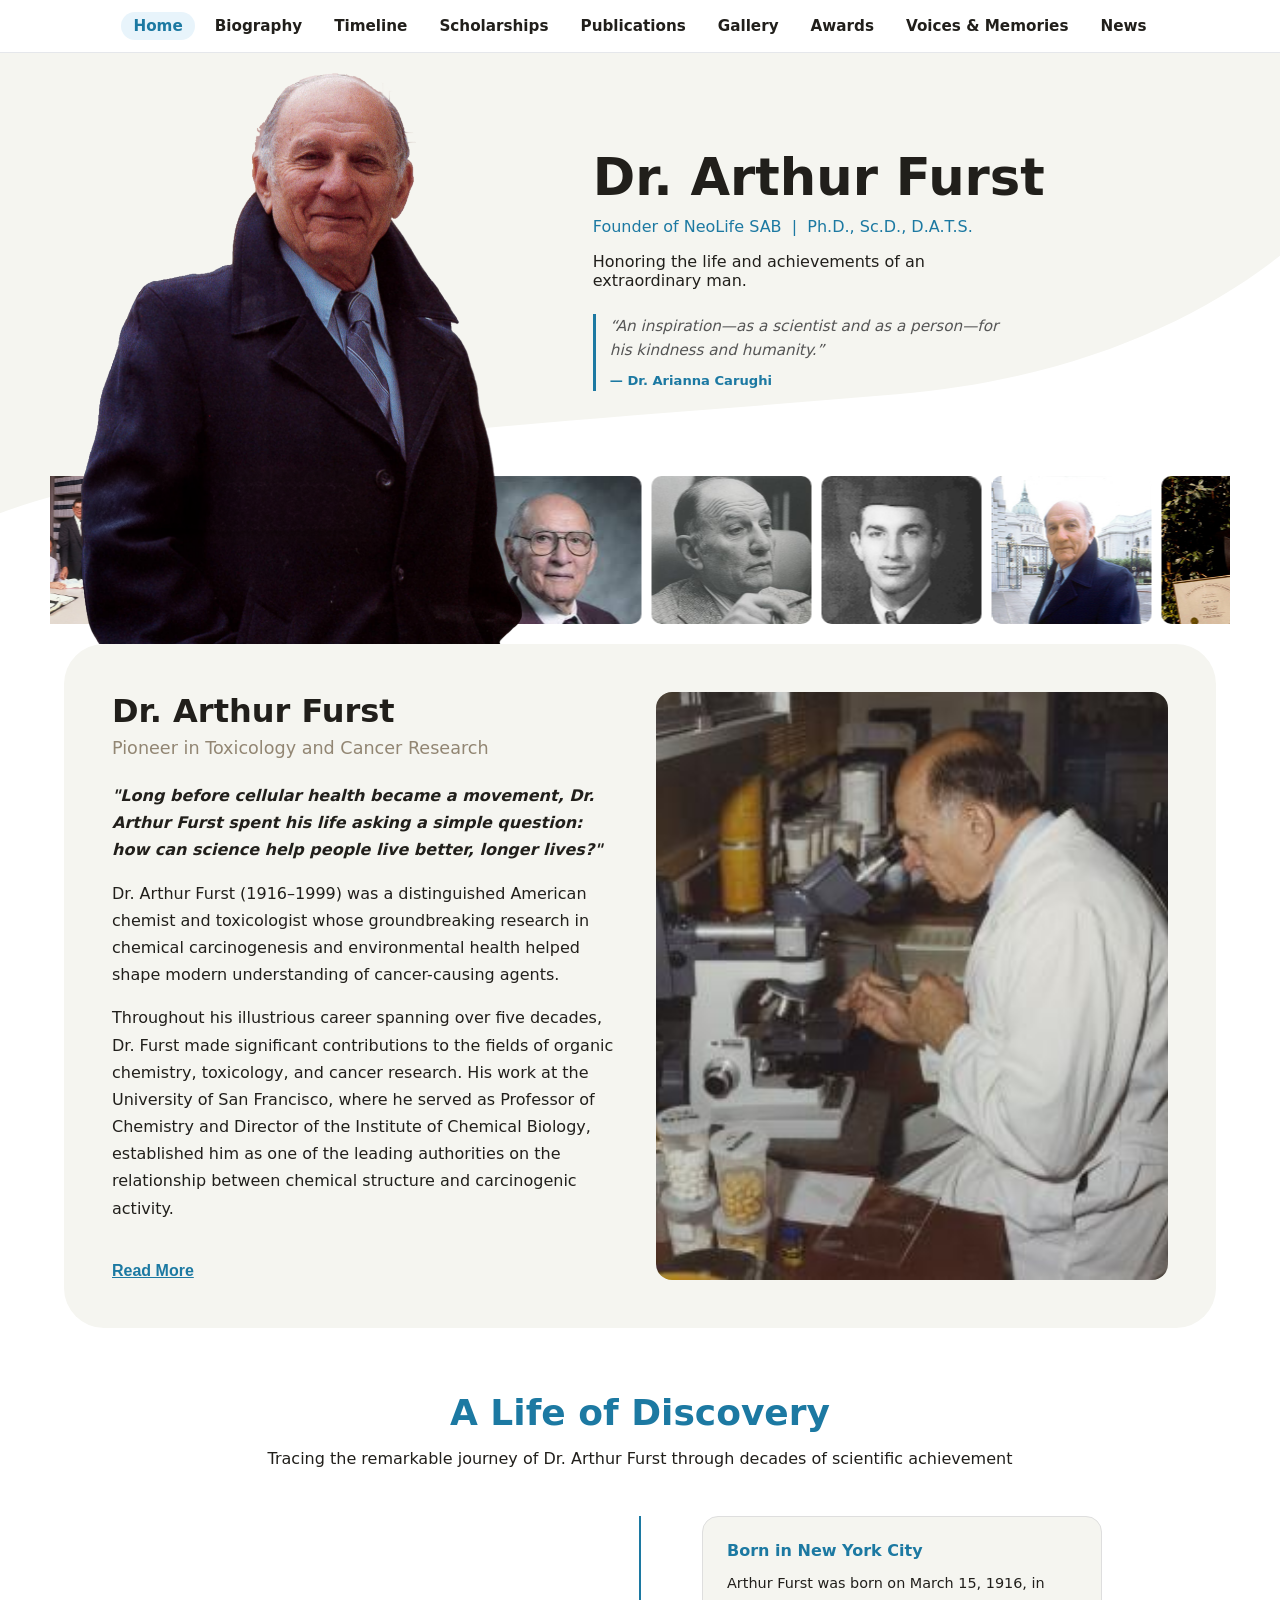
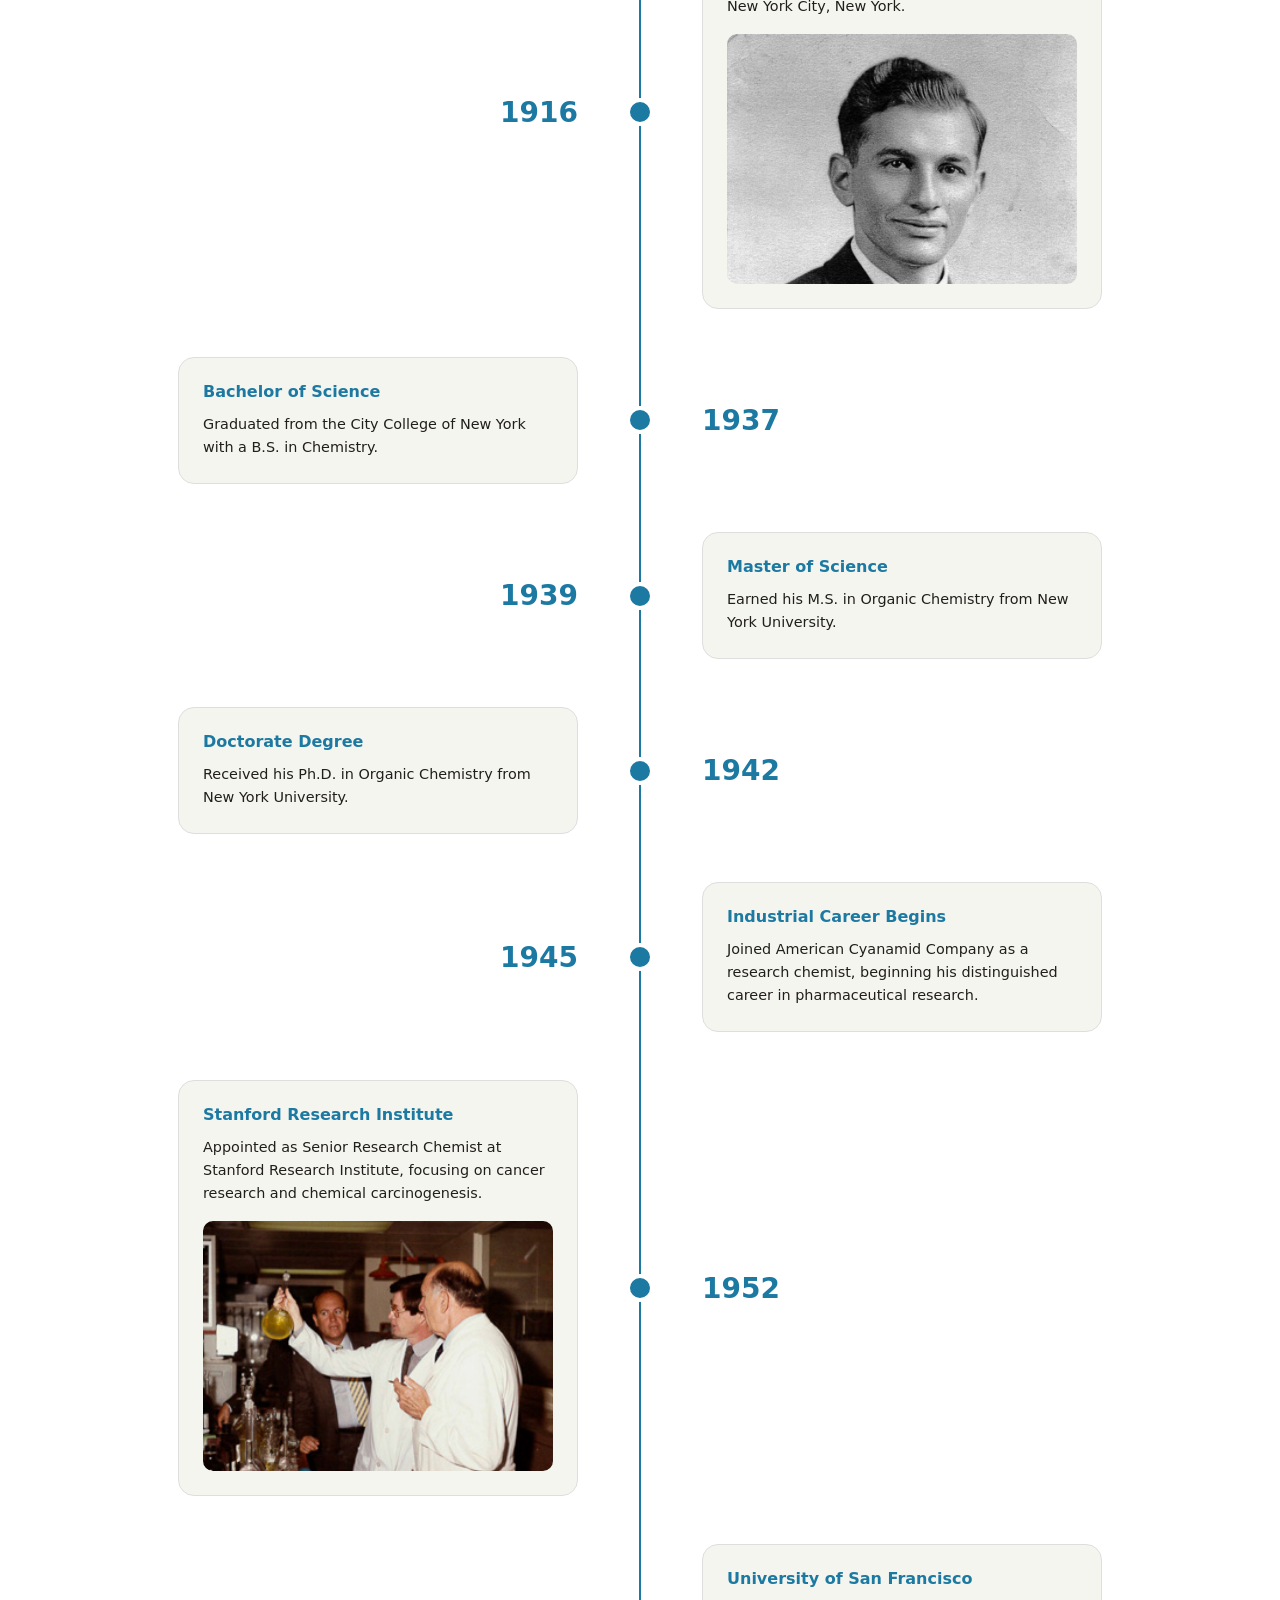
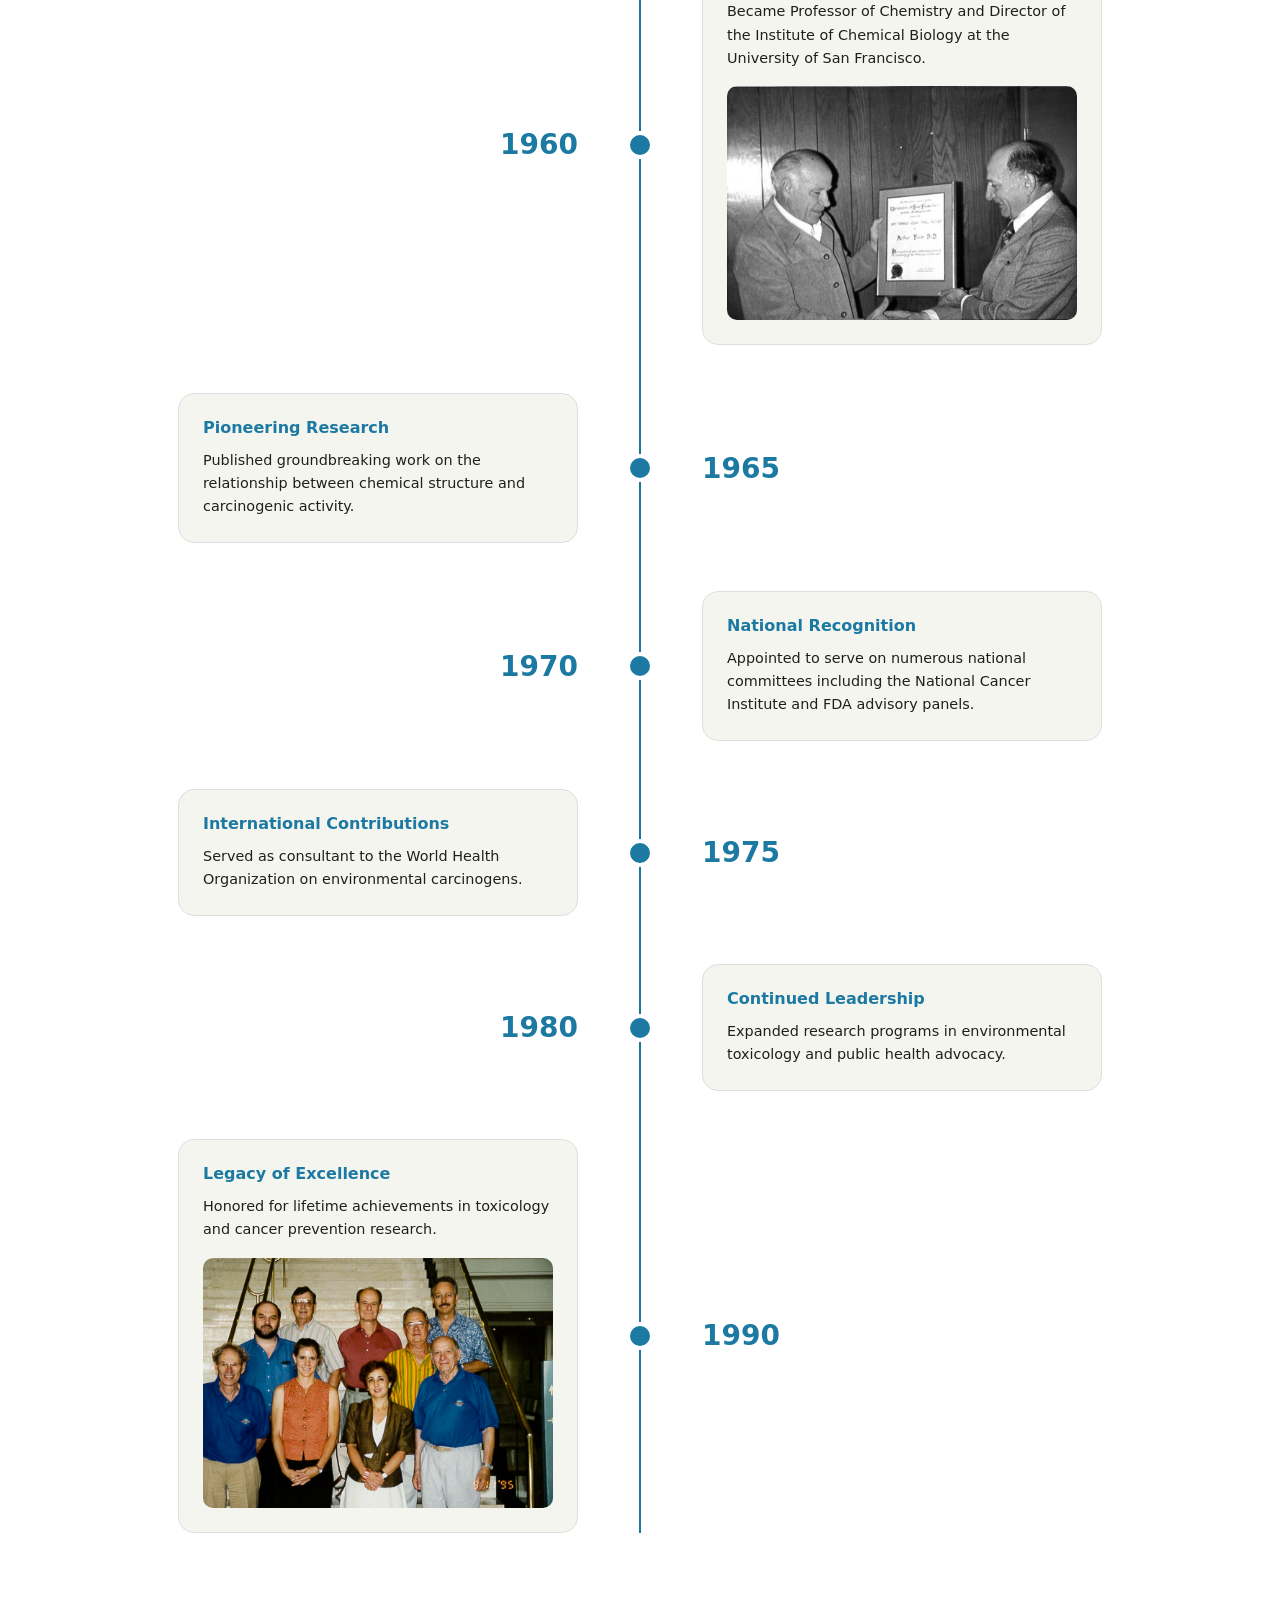
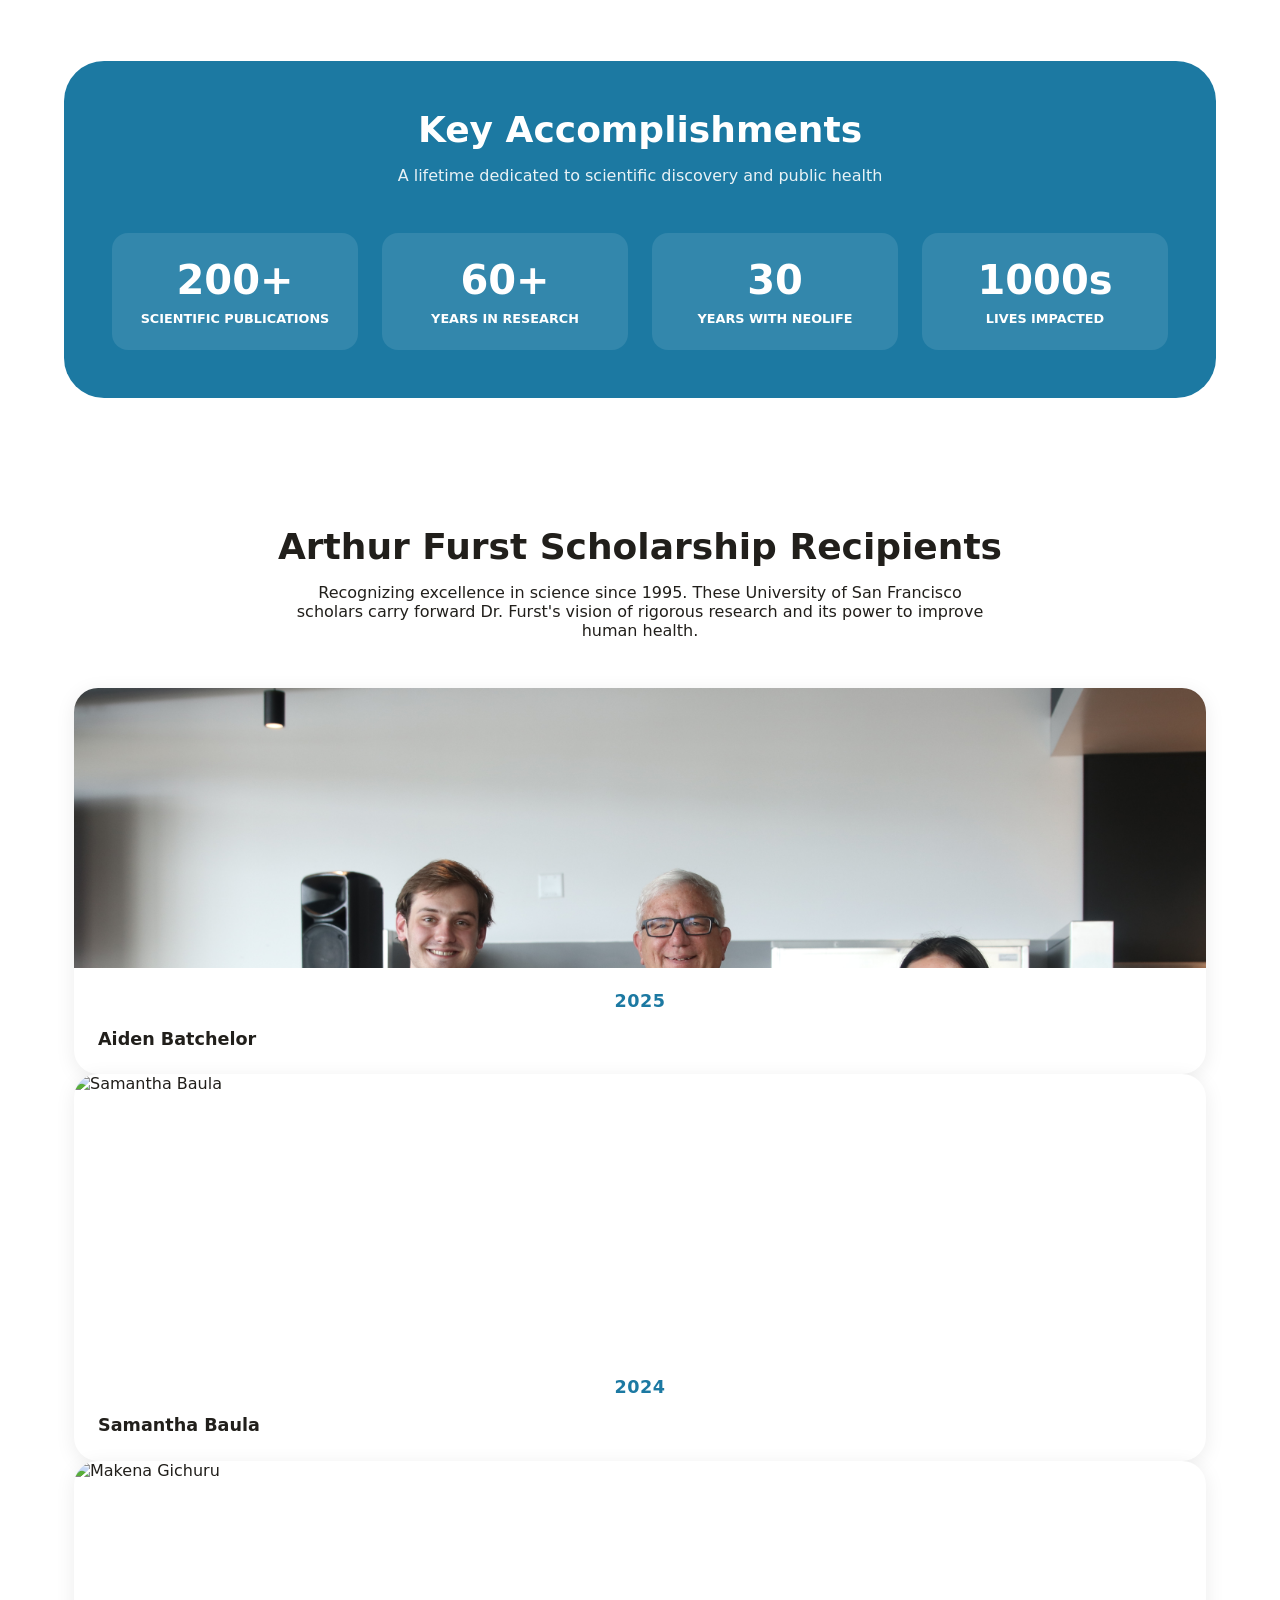
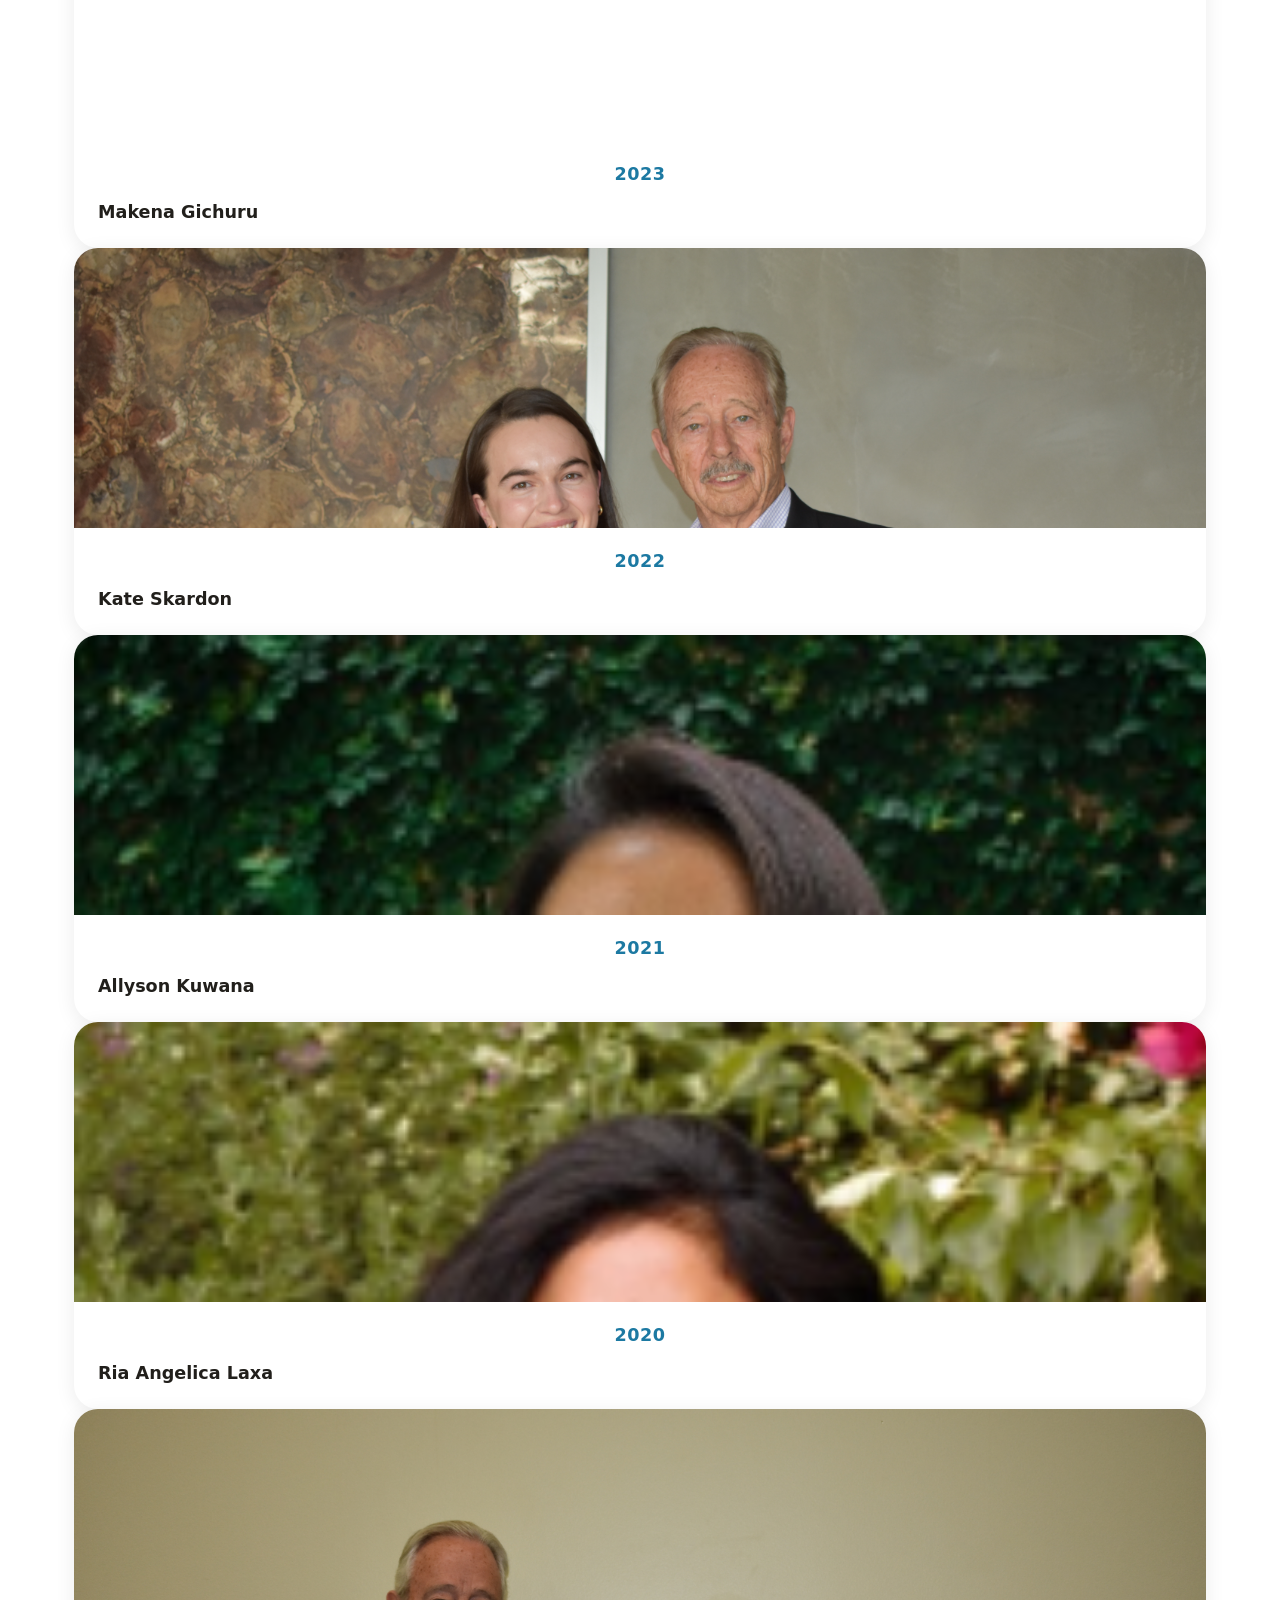
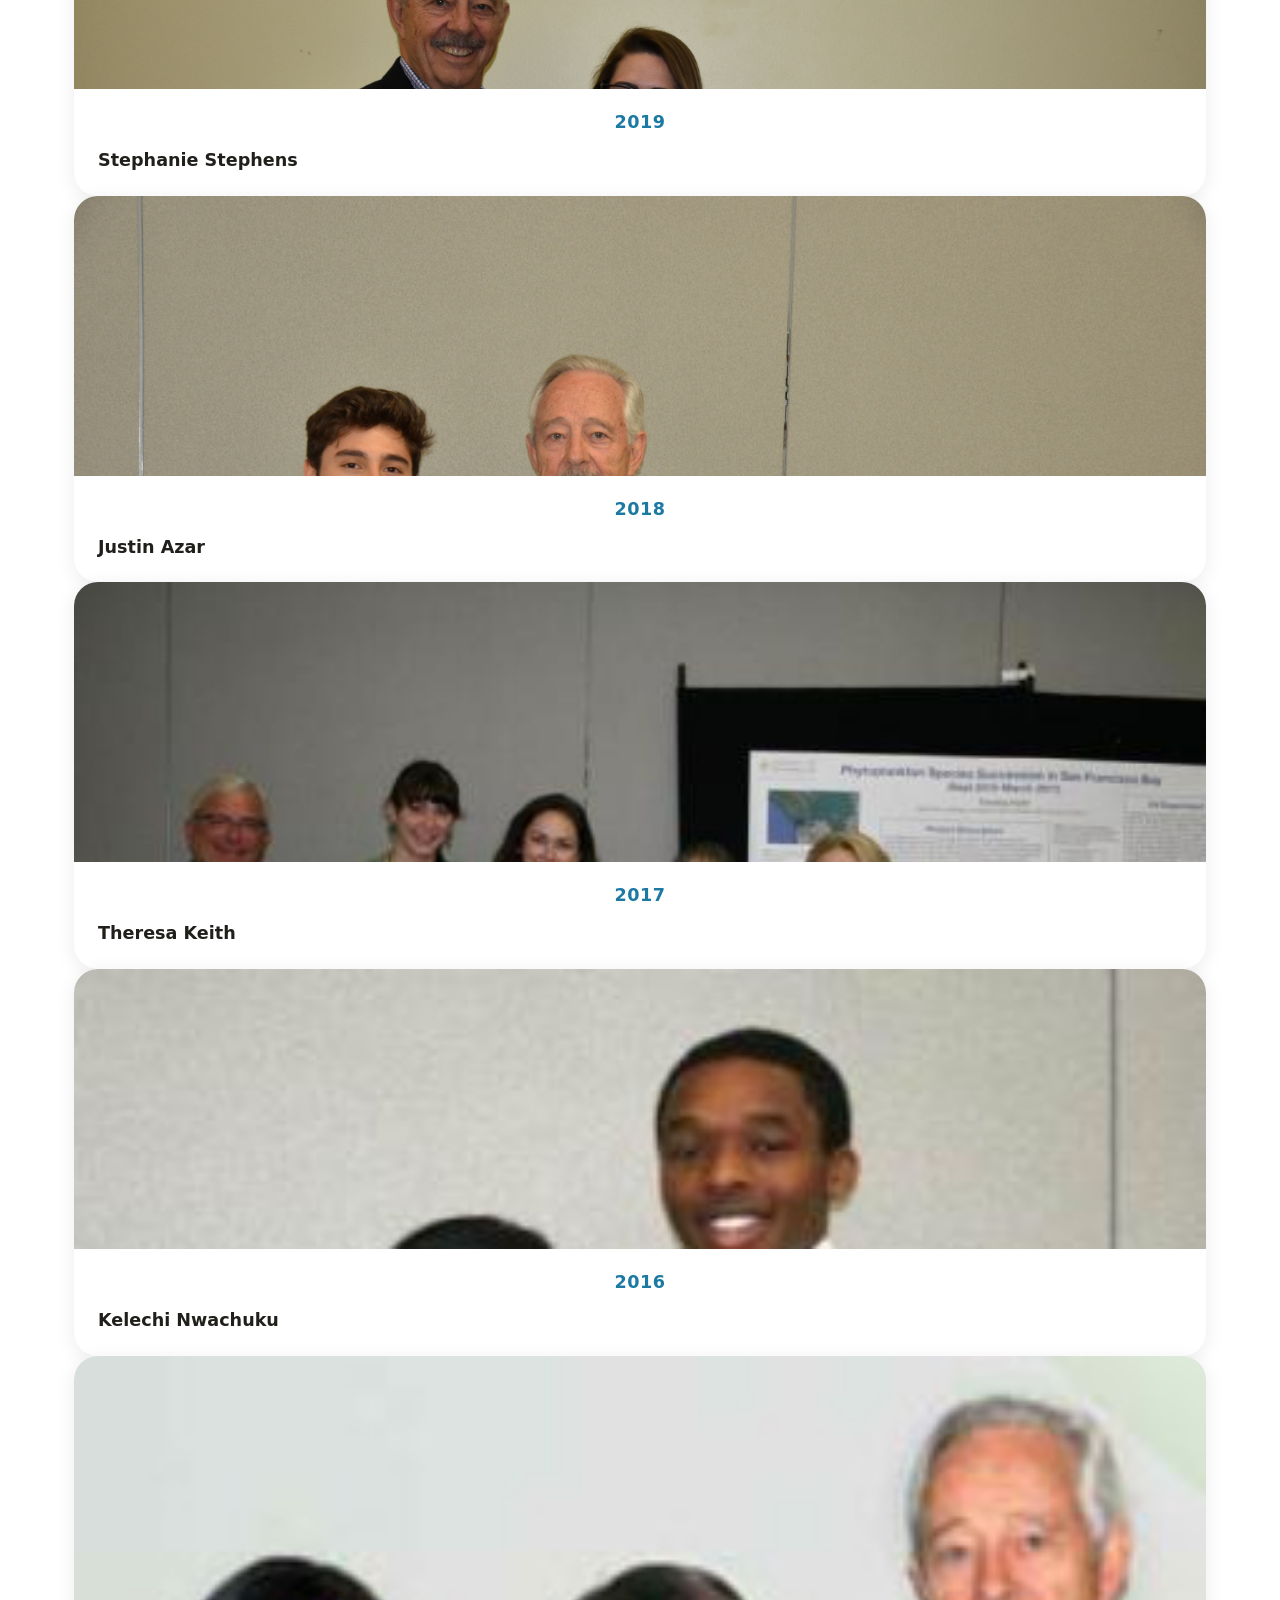
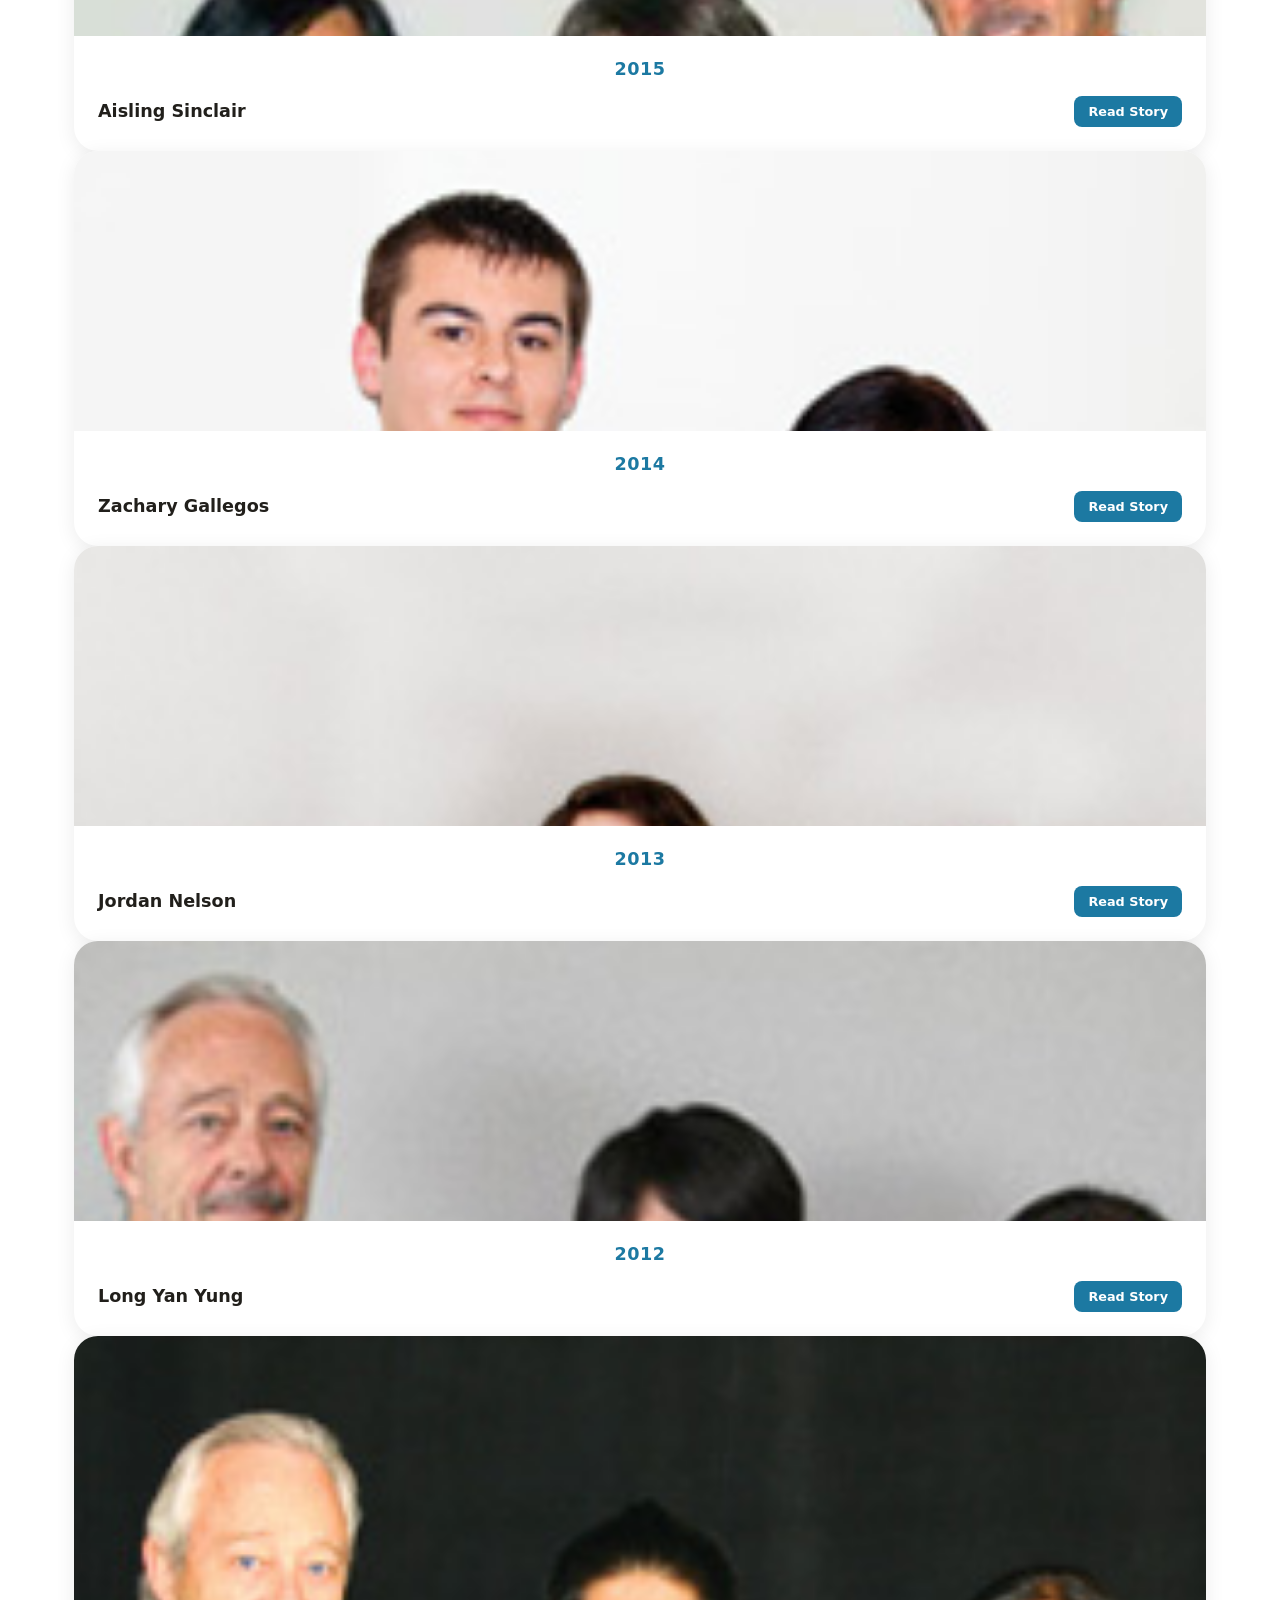
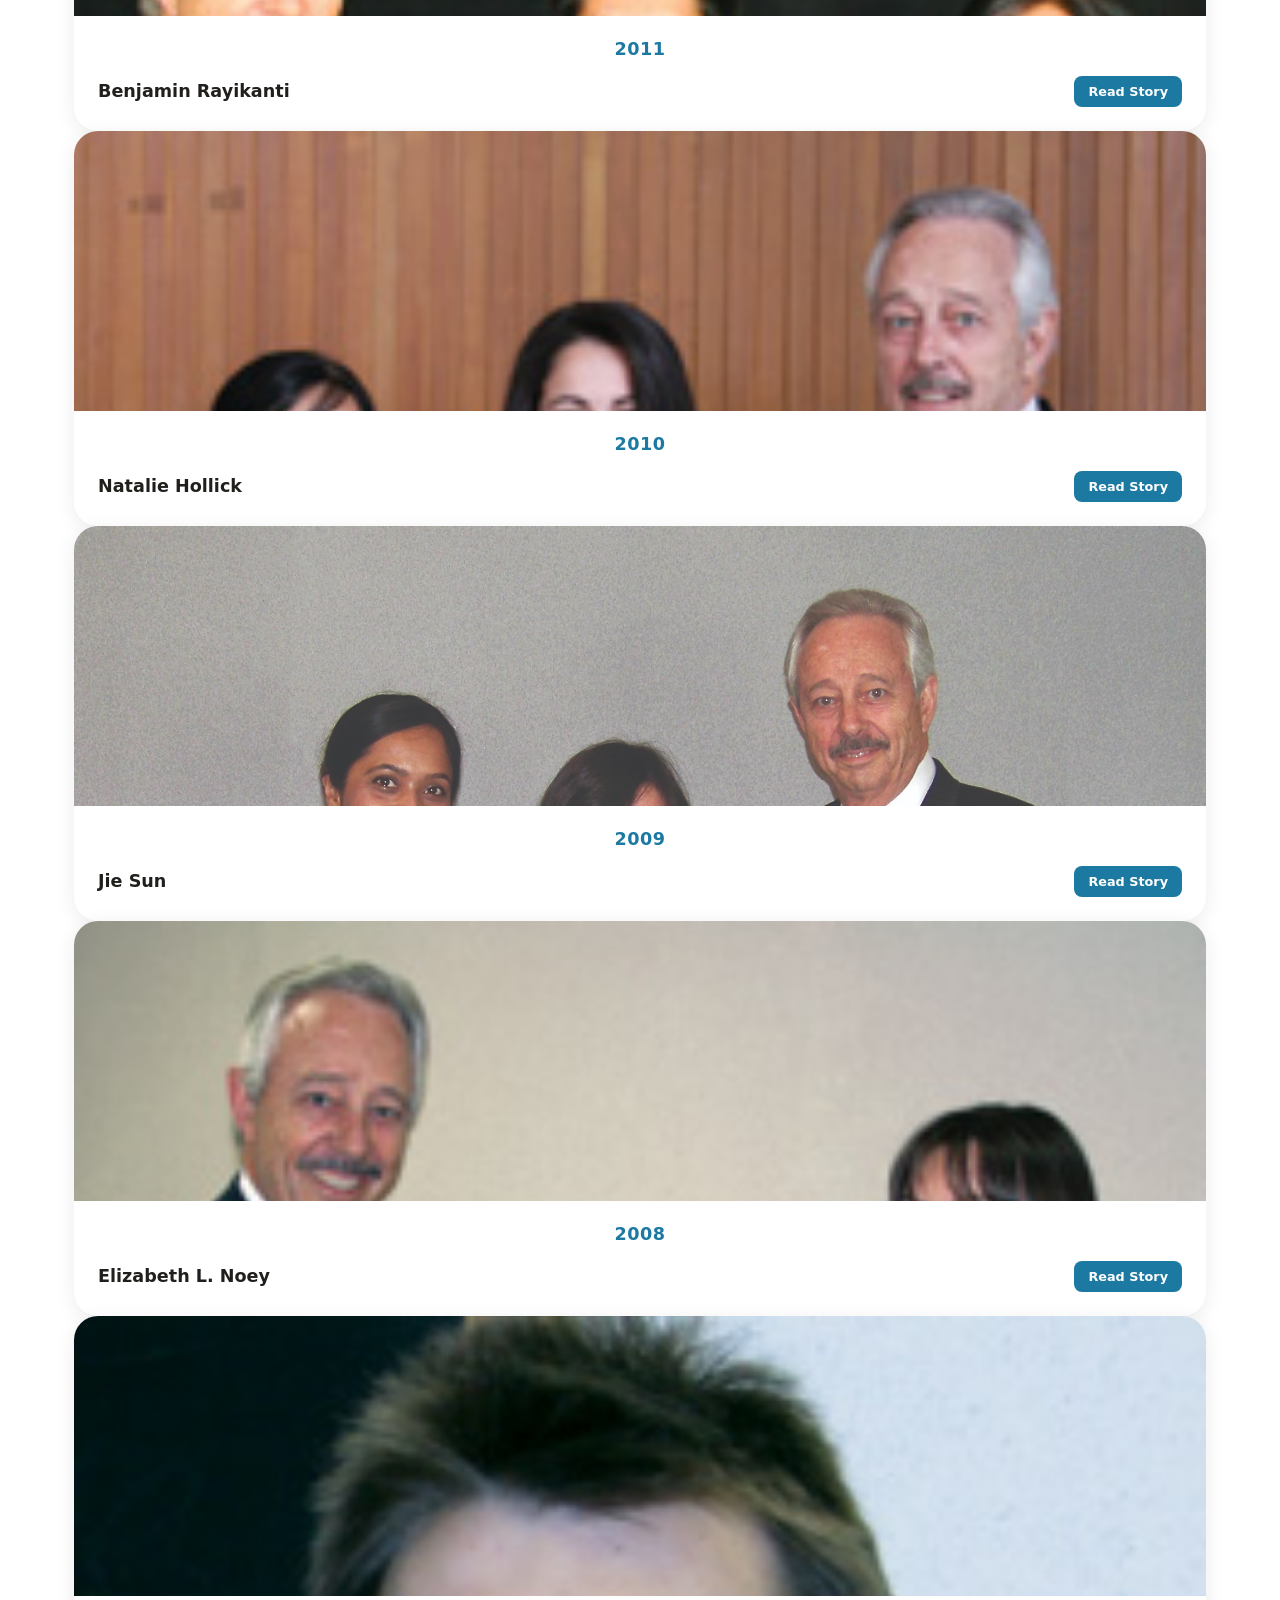
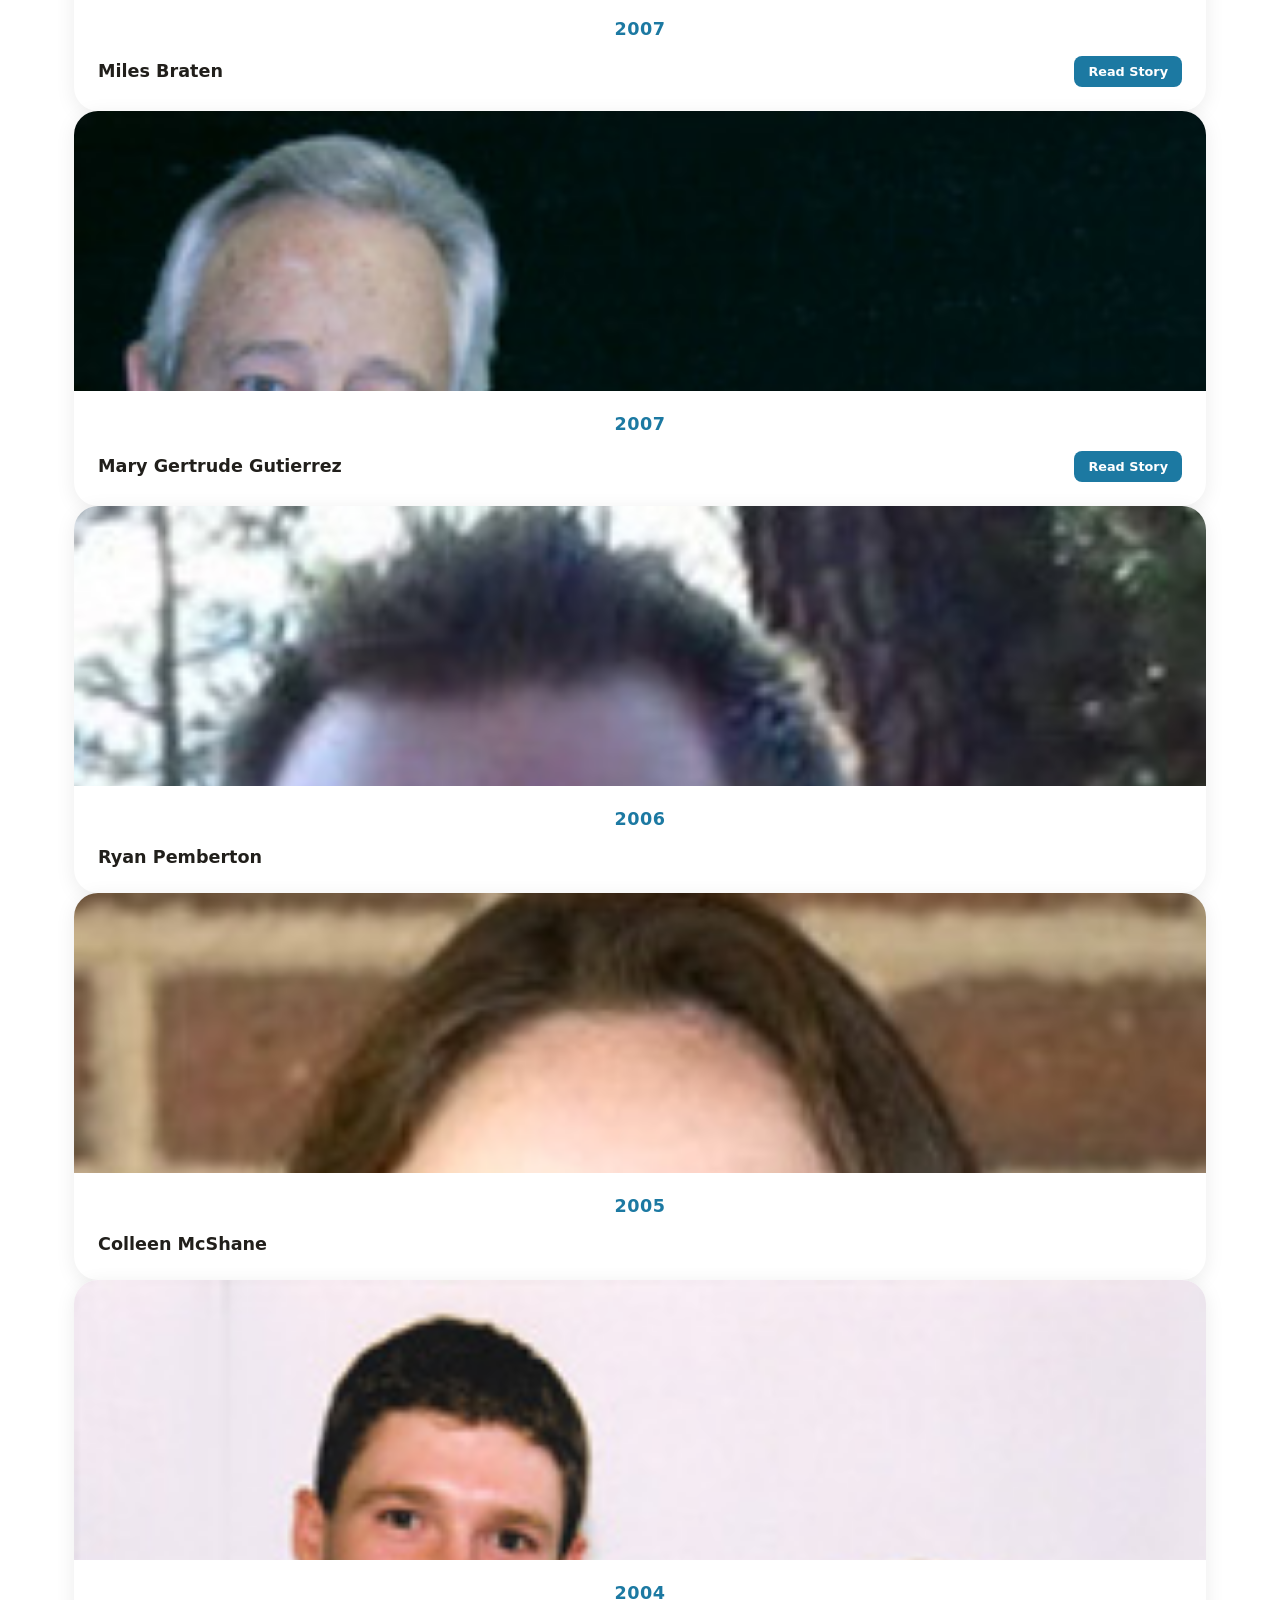
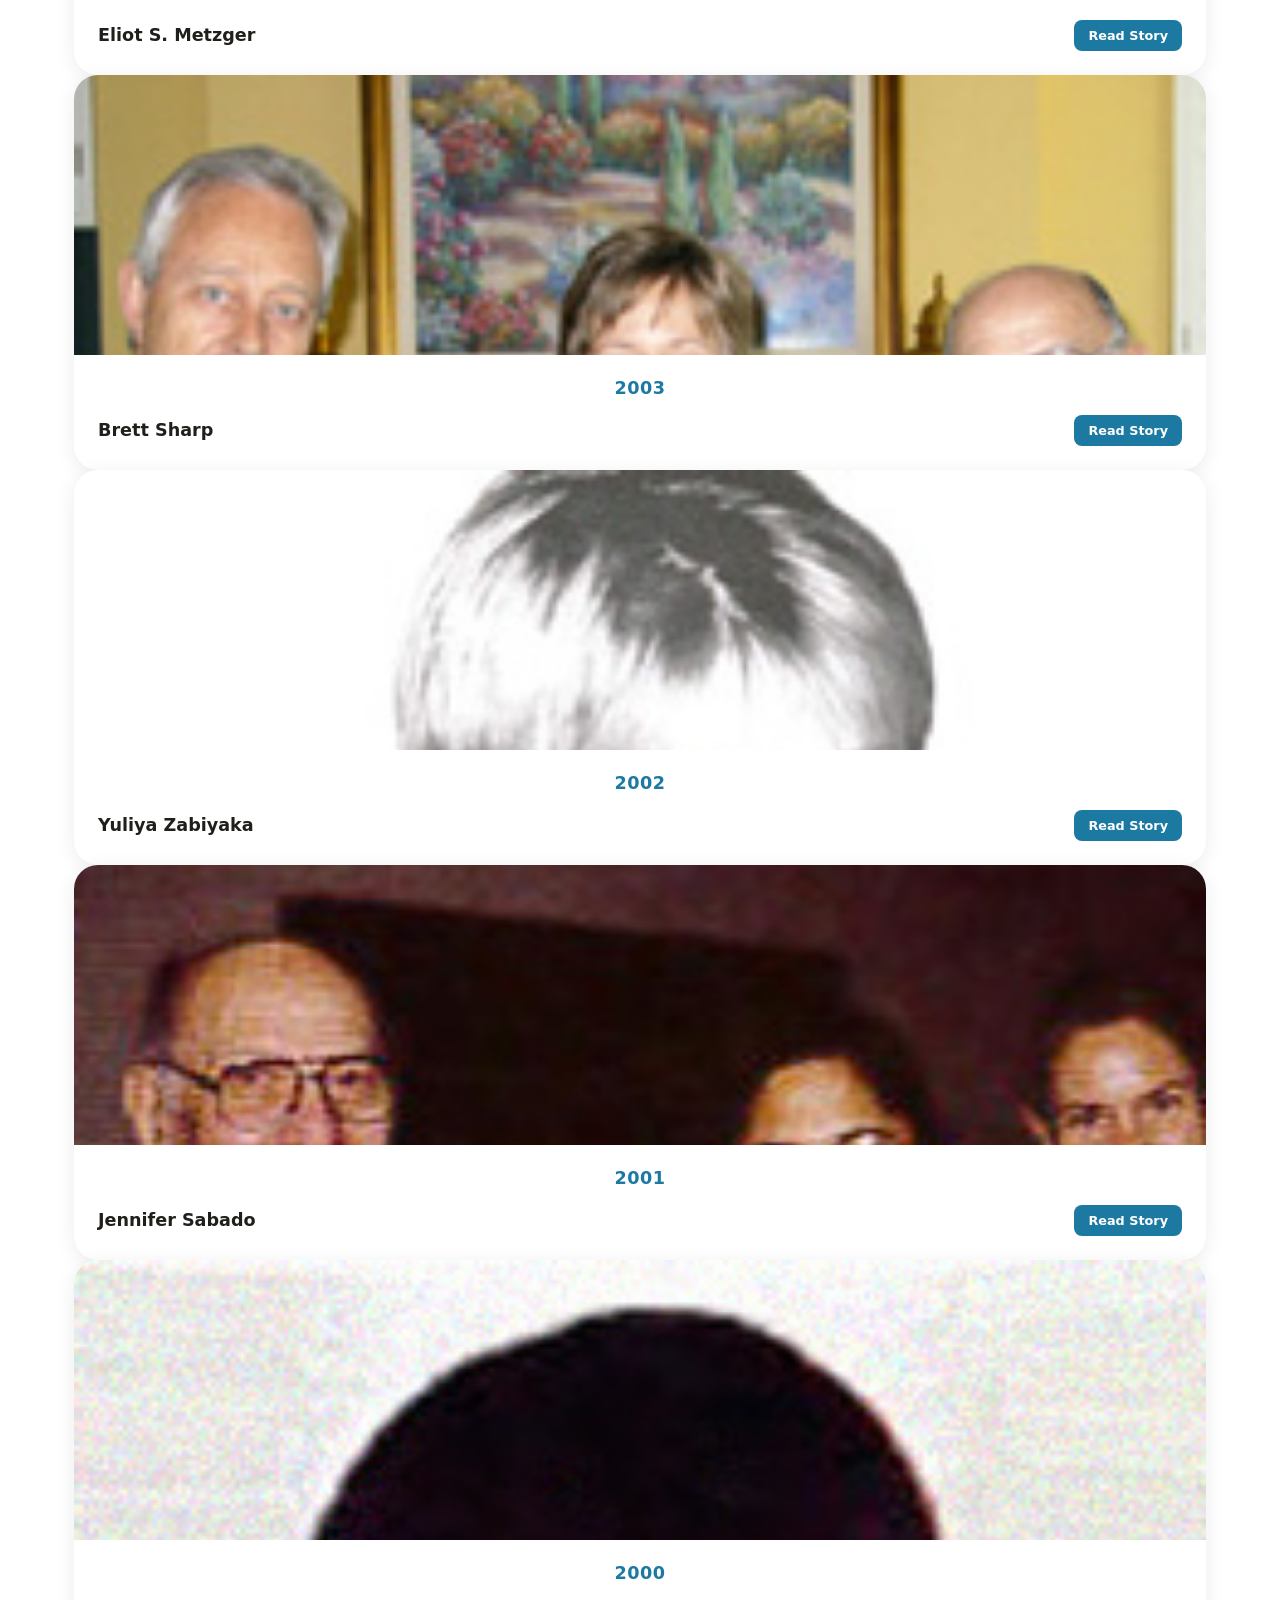
==== commit 75f8ad0c: "Edits to news and publications sections" ====
--- a/index.html
+++ b/index.html
@@ -16,76 +16,28 @@
 </head>
 <body>
 
-  <nav>
-    <ul>
-      <li><a href="#">Home</a></li>
-      <li><a href="#biography">Biography</a></li>
-      <li><a href="#timeline">Timeline</a></li>
-      <li><a href="#scholarships">Scholarships</a></li>
-      <li><a href="#publications">Publications</a></li>
-      <li><a href="#gallery">Gallery</a></li>
-      <li><a href="#awards">Awards</a></li>
-      <li><a href="#testimonials">Voices &amp; Memories</a></li>
-      <li><a href="#news">News</a></li>
-    </ul>
-  </nav>
-
-  <!-- Hero Desktop -->
-  <section class="hero-desktop">
-    <svg class="hero-bg-svg" viewBox="0 0 1287.5 509.5" preserveAspectRatio="xMidYMid slice" fill="none">
-      <path d="M2.71797e-05 0L0 509.5C68.5 354 469.5 344.5 847 312C1149 286 1267.5 98.8333 1287.5 0H2.71797e-05Z" fill="#F5F5F0"/>
-    </svg>
-    <div class="hero-inner">
-      <div class="film-strip-wrapper">
-        <div class="film-scroll">
-          <img src="assets/images/hero/film-1.png" alt="" loading="eager" />
-          <img src="assets/images/hero/film-2.png" alt="" loading="eager" />
-          <img src="assets/images/hero/film-3.png" alt="" loading="eager" />
-          <img src="assets/images/hero/film-4.png" alt="" loading="eager" />
-          <img src="assets/images/hero/film-5.jpg" alt="" loading="eager" />
-          <img src="assets/images/hero/film-6.png" alt="" loading="eager" />
-          <img src="assets/images/hero/film-7.jpg" alt="" loading="eager" />
-          <img src="assets/images/gallery/professional/philosophy_5.jpg" alt="Dr. Arthur Furst discussing philosophy" loading="eager" />
-          <img src="assets/images/gallery/professional/1977 Don Pickett gives USF Henry Clay Hall Award to AF 1.jpg" alt="Dr. Arthur Furst receiving USF Henry Clay Hall Award in 1977" loading="eager" />
-          <img src="assets/images/hero/film-1.png" alt="" loading="eager" />
-          <img src="assets/images/hero/film-2.png" alt="" loading="eager" />
-          <img src="assets/images/hero/film-3.png" alt="" loading="eager" />
-          <img src="assets/images/hero/film-4.png" alt="" loading="eager" />
-          <img src="assets/images/hero/film-5.jpg" alt="" loading="eager" />
-          <img src="assets/images/hero/film-6.png" alt="" loading="eager" />
-          <img src="assets/images/hero/film-7.jpg" alt="" loading="eager" />
-          <img src="assets/images/gallery/professional/philosophy_5.jpg" alt="Dr. Arthur Furst discussing philosophy" loading="eager" />
-          <img src="assets/images/gallery/professional/1977 Don Pickett gives USF Henry Clay Hall Award to AF 1.jpg" alt="Dr. Arthur Furst receiving USF Henry Clay Hall Award in 1977" loading="eager" />
-        </div>
-      </div>
-      <div class="hero-portrait">
-        <img src="assets/images/hero/portrait.png" alt="Dr. Arthur Furst" />
-      </div>
-      <div class="hero-text">
-        <div>
-          <h1>Dr. Arthur Furst</h1>
-          <p class="subtitle">Founder of NeoLife SAB &nbsp;|&nbsp; Ph.D., Sc.D., D.A.T.S.</p>
-          <p class="tagline">Honoring the life and achievements of an extraordinary man.</p>
-          <blockquote class="hero-quote">
-            &ldquo;An inspiration&mdash;as a scientist and as a person&mdash;for his kindness and humanity.&rdquo;
-            <cite>&mdash; Dr. Arianna Carughi</cite>
-          </blockquote>
-        </div>
-      </div>
-    </div>
-  </section>
-
-  <!-- Hero Mobile -->
-  <section class="hero-mobile">
-    <div class="hero-mobile-bg"></div>
-    <div class="hero-mobile-portrait"><img src="assets/images/hero/portrait.png" alt="Dr. Arthur Furst" /></div>
-    <div class="hero-mobile-text">
-      <h1>Dr. Arthur Furst</h1>
-      <p class="subtitle">Founder of NeoLife SAB | Ph.D., Sc.D., D.A.T.S.</p>
-      <p>Honoring the life and achievements of an extraordinary man.</p>
-    </div>
-    <div class="film-strip-mobile">
-      <div class="film-scroll-mobile">
+<nav>
+  <ul>
+    <li><a href="#">Home</a></li>
+    <li><a href="#biography">Biography</a></li>
+    <li><a href="#timeline">Timeline</a></li>
+    <li><a href="#scholarships">Scholarships</a></li>
+    <li><a href="#publications">Publications</a></li>
+    <li><a href="#gallery">Gallery</a></li>
+    <li><a href="#awards">Awards</a></li>
+    <li><a href="#testimonials">Voices &amp; Memories</a></li>
+    <li><a href="#news">News</a></li>
+  </ul>
+</nav>
+
+<!-- Hero Desktop -->
+<section class="hero-desktop">
+  <svg class="hero-bg-svg" viewBox="0 0 1287.5 509.5" preserveAspectRatio="xMidYMid slice" fill="none">
+    <path d="M2.71797e-05 0L0 509.5C68.5 354 469.5 344.5 847 312C1149 286 1267.5 98.8333 1287.5 0H2.71797e-05Z" fill="#F5F5F0"/>
+  </svg>
+  <div class="hero-inner">
+    <div class="film-strip-wrapper">
+      <div class="film-scroll">
         <img src="assets/images/hero/film-1.png" alt="" loading="eager" />
         <img src="assets/images/hero/film-2.png" alt="" loading="eager" />
         <img src="assets/images/hero/film-3.png" alt="" loading="eager" />
@@ -106,1184 +58,1230 @@
         <img src="assets/images/gallery/professional/1977 Don Pickett gives USF Henry Clay Hall Award to AF 1.jpg" alt="Dr. Arthur Furst receiving USF Henry Clay Hall Award in 1977" loading="eager" />
       </div>
     </div>
-  </section>
-
-  <!-- Biography -->
-  <!-- Replace your existing <section id="biography"> block with this -->
-
-  <section id="biography" style="background:#fff;">
-    <div class="container">
-      <div class="bio-card">
-        <div class="bio-grid">
-          <div>
-            <h2>Dr. Arthur Furst</h2>
-            <p class="bio-sub">Pioneer in Toxicology and Cancer Research</p>
-            <div class="bio-text">
-              <p class="bio-lead">"Long before cellular health became a movement, Dr. Arthur Furst spent his life asking a simple question: how can science help people live better, longer lives?"</p>
-              <p>Dr. Arthur Furst (1916&ndash;1999) was a distinguished American chemist and toxicologist whose groundbreaking research in chemical carcinogenesis and environmental health helped shape modern understanding of cancer-causing agents.</p>
-              <p>Throughout his illustrious career spanning over five decades, Dr. Furst made significant contributions to the fields of organic chemistry, toxicology, and cancer research. His work at the University of San Francisco, where he served as Professor of Chemistry and Director of the Institute of Chemical Biology, established him as one of the leading authorities on the relationship between chemical structure and carcinogenic activity.</p>
-
-              <!-- Expanded content — hidden by default -->
-              <div id="bio-expanded" style="
+    <div class="hero-portrait">
+      <img src="assets/images/hero/portrait.png" alt="Dr. Arthur Furst" />
+    </div>
+    <div class="hero-text">
+      <div>
+        <h1>Dr. Arthur Furst</h1>
+        <p class="subtitle">Founder of NeoLife SAB &nbsp;|&nbsp; Ph.D., Sc.D., D.A.T.S.</p>
+        <p class="tagline">Honoring the life and achievements of an extraordinary man.</p>
+        <blockquote class="hero-quote">
+          &ldquo;An inspiration&mdash;as a scientist and as a person&mdash;for his kindness and humanity.&rdquo;
+          <cite>&mdash; Dr. Arianna Carughi</cite>
+        </blockquote>
+      </div>
+    </div>
+  </div>
+</section>
+
+<!-- Hero Mobile -->
+<section class="hero-mobile">
+  <div class="hero-mobile-bg"></div>
+  <div class="hero-mobile-portrait"><img src="assets/images/hero/portrait.png" alt="Dr. Arthur Furst" /></div>
+  <div class="hero-mobile-text">
+    <h1>Dr. Arthur Furst</h1>
+    <p class="subtitle">Founder of NeoLife SAB | Ph.D., Sc.D., D.A.T.S.</p>
+    <p>Honoring the life and achievements of an extraordinary man.</p>
+  </div>
+  <div class="film-strip-mobile">
+    <div class="film-scroll-mobile">
+      <img src="assets/images/hero/film-1.png" alt="" loading="eager" />
+      <img src="assets/images/hero/film-2.png" alt="" loading="eager" />
+      <img src="assets/images/hero/film-3.png" alt="" loading="eager" />
+      <img src="assets/images/hero/film-4.png" alt="" loading="eager" />
+      <img src="assets/images/hero/film-5.jpg" alt="" loading="eager" />
+      <img src="assets/images/hero/film-6.png" alt="" loading="eager" />
+      <img src="assets/images/hero/film-7.jpg" alt="" loading="eager" />
+      <img src="assets/images/gallery/professional/philosophy_5.jpg" alt="Dr. Arthur Furst discussing philosophy" loading="eager" />
+      <img src="assets/images/gallery/professional/1977 Don Pickett gives USF Henry Clay Hall Award to AF 1.jpg" alt="Dr. Arthur Furst receiving USF Henry Clay Hall Award in 1977" loading="eager" />
+      <img src="assets/images/hero/film-1.png" alt="" loading="eager" />
+      <img src="assets/images/hero/film-2.png" alt="" loading="eager" />
+      <img src="assets/images/hero/film-3.png" alt="" loading="eager" />
+      <img src="assets/images/hero/film-4.png" alt="" loading="eager" />
+      <img src="assets/images/hero/film-5.jpg" alt="" loading="eager" />
+      <img src="assets/images/hero/film-6.png" alt="" loading="eager" />
+      <img src="assets/images/hero/film-7.jpg" alt="" loading="eager" />
+      <img src="assets/images/gallery/professional/philosophy_5.jpg" alt="Dr. Arthur Furst discussing philosophy" loading="eager" />
+      <img src="assets/images/gallery/professional/1977 Don Pickett gives USF Henry Clay Hall Award to AF 1.jpg" alt="Dr. Arthur Furst receiving USF Henry Clay Hall Award in 1977" loading="eager" />
+    </div>
+  </div>
+</section>
+
+<!-- Biography -->
+<section id="biography" style="background:#fff;">
+  <div class="container">
+    <div class="bio-card">
+      <div class="bio-grid">
+        <div>
+          <h2>Dr. Arthur Furst</h2>
+          <p class="bio-sub">Pioneer in Toxicology and Cancer Research</p>
+          <div class="bio-text">
+            <p class="bio-lead">"Long before cellular health became a movement, Dr. Arthur Furst spent his life asking a simple question: how can science help people live better, longer lives?"</p>
+            <p>Dr. Arthur Furst (1916&ndash;1999) was a distinguished American chemist and toxicologist whose groundbreaking research in chemical carcinogenesis and environmental health helped shape modern understanding of cancer-causing agents.</p>
+            <p>Throughout his illustrious career spanning over five decades, Dr. Furst made significant contributions to the fields of organic chemistry, toxicology, and cancer research. His work at the University of San Francisco, where he served as Professor of Chemistry and Director of the Institute of Chemical Biology, established him as one of the leading authorities on the relationship between chemical structure and carcinogenic activity.</p>
+
+            <!-- Expanded content — hidden by default -->
+            <div id="bio-expanded" style="
               max-height: 0;
               overflow: hidden;
               transition: max-height 0.5s ease, opacity 0.4s ease;
               opacity: 0;
             ">
-                <p style="margin-top: 16px;">Dr. Arthur Furst was the Founding Member Emeritus and the &ldquo;spiritual leader&rdquo; of the NeoLife Scientific Advisory Board. He founded the Stanford Cancer Chemotherapy Laboratory and was at the forefront of disease-prevention science for 50 years.</p>
-                <p>Many of his discoveries led to groundbreaking NeoLife products, and his enormous talent, energy, dedication, and vision are major reasons why, year after year, NeoLife has delivered such leading-edge products to fulfill genuine human needs.</p>
-              </div>
-            </div>
-
-            <button class="link-btn" id="bio-read-more" onclick="toggleBio(this)">Read More</button>
-          </div>
-          <div class="bio-img"><img src="assets/images/biography/biography-photo.jpg" alt="Dr. Arthur Furst" /></div>
-        </div>
-      </div>
-    </div>
-  </section>
-
-
-  <!-- Timeline -->
-  <section id="timeline" style="background:#fff;">
-    <div class="container">
-      <div class="section-title">
-        <h2>A Life of Discovery</h2>
-        <p>Tracing the remarkable journey of Dr. Arthur Furst through decades of scientific achievement</p>
-      </div>
-      <div class="timeline-wrapper">
-        <div class="timeline-line"></div>
-        <div class="timeline-items">
-          <div class="timeline-item">
-            <div class="timeline-item-inner"><div class="timeline-year-left">1916</div><div class="timeline-dot-wrap"><div class="timeline-dot"></div></div><div class="timeline-card-right"><div class="timeline-card"><h3>Born in New York City</h3><p>Arthur Furst was born on March 15, 1916, in New York City, New York.</p><img src="assets/images/gallery/early/1938 AF portrait.jpg" alt="Dr. Arthur Furst portrait 1938" class="timeline-photo" loading="lazy"></div></div></div>
-            <div class="timeline-mobile"><div class="timeline-mobile-dots"><div class="timeline-dot"></div><div class="timeline-mobile-line"></div></div><div class="timeline-mobile-content"><span class="year">1916</span><div class="timeline-mobile-card"><h3>Born in New York City</h3><p>Arthur Furst was born on March 15, 1916, in New York City, New York.</p><img src="assets/images/gallery/early/1938 AF portrait.jpg" alt="Dr. Arthur Furst portrait 1938" class="timeline-photo" loading="lazy"></div></div></div>
-          </div>
-          <div class="timeline-item">
-            <div class="timeline-item-inner"><div class="timeline-card-left"><div class="timeline-card"><h3>Bachelor of Science</h3><p>Graduated from the City College of New York with a B.S. in Chemistry.</p></div></div><div class="timeline-dot-wrap"><div class="timeline-dot"></div></div><div class="timeline-year-right">1937</div></div>
-            <div class="timeline-mobile"><div class="timeline-mobile-dots"><div class="timeline-dot"></div><div class="timeline-mobile-line"></div></div><div class="timeline-mobile-content"><span class="year">1937</span><div class="timeline-mobile-card"><h3>Bachelor of Science</h3><p>Graduated from the City College of New York with a B.S. in Chemistry.</p></div></div></div>
-          </div>
-          <div class="timeline-item">
-            <div class="timeline-item-inner"><div class="timeline-year-left">1939</div><div class="timeline-dot-wrap"><div class="timeline-dot"></div></div><div class="timeline-card-right"><div class="timeline-card"><h3>Master of Science</h3><p>Earned his M.S. in Organic Chemistry from New York University.</p></div></div></div>
-            <div class="timeline-mobile"><div class="timeline-mobile-dots"><div class="timeline-dot"></div><div class="timeline-mobile-line"></div></div><div class="timeline-mobile-content"><span class="year">1939</span><div class="timeline-mobile-card"><h3>Master of Science</h3><p>Earned his M.S. in Organic Chemistry from New York University.</p></div></div></div>
-          </div>
-          <div class="timeline-item">
-            <div class="timeline-item-inner"><div class="timeline-card-left"><div class="timeline-card"><h3>Doctorate Degree</h3><p>Received his Ph.D. in Organic Chemistry from New York University.</p></div></div><div class="timeline-dot-wrap"><div class="timeline-dot"></div></div><div class="timeline-year-right">1942</div></div>
-            <div class="timeline-mobile"><div class="timeline-mobile-dots"><div class="timeline-dot"></div><div class="timeline-mobile-line"></div></div><div class="timeline-mobile-content"><span class="year">1942</span><div class="timeline-mobile-card"><h3>Doctorate Degree</h3><p>Received his Ph.D. in Organic Chemistry from New York University.</p></div></div></div>
-          </div>
-          <div class="timeline-item">
-            <div class="timeline-item-inner"><div class="timeline-year-left">1945</div><div class="timeline-dot-wrap"><div class="timeline-dot"></div></div><div class="timeline-card-right"><div class="timeline-card"><h3>Industrial Career Begins</h3><p>Joined American Cyanamid Company as a research chemist, beginning his distinguished career in pharmaceutical research.</p></div></div></div>
-            <div class="timeline-mobile"><div class="timeline-mobile-dots"><div class="timeline-dot"></div><div class="timeline-mobile-line"></div></div><div class="timeline-mobile-content"><span class="year">1945</span><div class="timeline-mobile-card"><h3>Industrial Career Begins</h3><p>Joined American Cyanamid Company as a research chemist, beginning his distinguished career in pharmaceutical research.</p></div></div></div>
-          </div>
-          <div class="timeline-item">
-            <div class="timeline-item-inner"><div class="timeline-card-left"><div class="timeline-card"><h3>Stanford Research Institute</h3><p>Appointed as Senior Research Chemist at Stanford Research Institute, focusing on cancer research and chemical carcinogenesis.</p><img src="assets/images/gallery/professional/lab1.jpg" alt="Dr. Furst in the lab 1952" class="timeline-photo" loading="lazy"></div></div><div class="timeline-dot-wrap"><div class="timeline-dot"></div></div><div class="timeline-year-right">1952</div></div>
-            <div class="timeline-mobile"><div class="timeline-mobile-dots"><div class="timeline-dot"></div><div class="timeline-mobile-line"></div></div><div class="timeline-mobile-content"><span class="year">1952</span><div class="timeline-mobile-card"><h3>Stanford Research Institute</h3><p>Appointed as Senior Research Chemist at Stanford Research Institute, focusing on cancer research and chemical carcinogenesis.</p><img src="assets/images/gallery/professional/lab1.jpg" alt="Dr. Furst in the lab 1952" class="timeline-photo" loading="lazy"></div></div></div>
-          </div>
-          <div class="timeline-item">
-            <div class="timeline-item-inner"><div class="timeline-year-left">1960</div><div class="timeline-dot-wrap"><div class="timeline-dot"></div></div><div class="timeline-card-right"><div class="timeline-card"><h3>University of San Francisco</h3><p>Became Professor of Chemistry and Director of the Institute of Chemical Biology at the University of San Francisco.</p><img src="assets/images/gallery/professional/1977 Don Pickett gives USF Henry Clay Hall Award to AF 1.jpg" alt="Dr. Furst receiving USF Henry Clay Hall Award 1977" class="timeline-photo" loading="lazy"></div></div></div>
-            <div class="timeline-mobile"><div class="timeline-mobile-dots"><div class="timeline-dot"></div><div class="timeline-mobile-line"></div></div><div class="timeline-mobile-content"><span class="year">1960</span><div class="timeline-mobile-card"><h3>University of San Francisco</h3><p>Became Professor of Chemistry and Director of the Institute of Chemical Biology at the University of San Francisco.</p><img src="assets/images/gallery/professional/1977 Don Pickett gives USF Henry Clay Hall Award to AF 1.jpg" alt="Dr. Furst receiving USF Henry Clay Hall Award 1977" class="timeline-photo" loading="lazy"></div></div></div>
-          </div>
-          <div class="timeline-item">
-            <div class="timeline-item-inner"><div class="timeline-card-left"><div class="timeline-card"><h3>Pioneering Research</h3><p>Published groundbreaking work on the relationship between chemical structure and carcinogenic activity.</p></div></div><div class="timeline-dot-wrap"><div class="timeline-dot"></div></div><div class="timeline-year-right">1965</div></div>
-            <div class="timeline-mobile"><div class="timeline-mobile-dots"><div class="timeline-dot"></div><div class="timeline-mobile-line"></div></div><div class="timeline-mobile-content"><span class="year">1965</span><div class="timeline-mobile-card"><h3>Pioneering Research</h3><p>Published groundbreaking work on the relationship between chemical structure and carcinogenic activity.</p></div></div></div>
-          </div>
-          <div class="timeline-item">
-            <div class="timeline-item-inner"><div class="timeline-year-left">1970</div><div class="timeline-dot-wrap"><div class="timeline-dot"></div></div><div class="timeline-card-right"><div class="timeline-card"><h3>National Recognition</h3><p>Appointed to serve on numerous national committees including the National Cancer Institute and FDA advisory panels.</p></div></div></div>
-            <div class="timeline-mobile"><div class="timeline-mobile-dots"><div class="timeline-dot"></div><div class="timeline-mobile-line"></div></div><div class="timeline-mobile-content"><span class="year">1970</span><div class="timeline-mobile-card"><h3>National Recognition</h3><p>Appointed to serve on numerous national committees including the National Cancer Institute and FDA advisory panels.</p></div></div></div>
-          </div>
-          <div class="timeline-item">
-            <div class="timeline-item-inner"><div class="timeline-card-left"><div class="timeline-card"><h3>International Contributions</h3><p>Served as consultant to the World Health Organization on environmental carcinogens.</p></div></div><div class="timeline-dot-wrap"><div class="timeline-dot"></div></div><div class="timeline-year-right">1975</div></div>
-            <div class="timeline-mobile"><div class="timeline-mobile-dots"><div class="timeline-dot"></div><div class="timeline-mobile-line"></div></div><div class="timeline-mobile-content"><span class="year">1975</span><div class="timeline-mobile-card"><h3>International Contributions</h3><p>Served as consultant to the World Health Organization on environmental carcinogens.</p></div></div></div>
-          </div>
-          <div class="timeline-item">
-            <div class="timeline-item-inner"><div class="timeline-year-left">1980</div><div class="timeline-dot-wrap"><div class="timeline-dot"></div></div><div class="timeline-card-right"><div class="timeline-card"><h3>Continued Leadership</h3><p>Expanded research programs in environmental toxicology and public health advocacy.</p></div></div></div>
-            <div class="timeline-mobile"><div class="timeline-mobile-dots"><div class="timeline-dot"></div><div class="timeline-mobile-line"></div></div><div class="timeline-mobile-content"><span class="year">1980</span><div class="timeline-mobile-card"><h3>Continued Leadership</h3><p>Expanded research programs in environmental toxicology and public health advocacy.</p></div></div></div>
-          </div>
-          <div class="timeline-item">
-            <div class="timeline-item-inner"><div class="timeline-card-left"><div class="timeline-card"><h3>Legacy of Excellence</h3><p>Honored for lifetime achievements in toxicology and cancer prevention research.</p><img src="assets/images/gallery/professional/1995 WLC - F Hooper, L Somogyi, J Miller, D Shepherd, G Newell, L Packer, A Carughi, Unknown, AF-1.jpg" alt="Dr. Furst at 1995 World Leadership Conference" class="timeline-photo" loading="lazy"></div></div><div class="timeline-dot-wrap"><div class="timeline-dot"></div></div><div class="timeline-year-right">1990</div></div>
-            <div class="timeline-mobile"><div class="timeline-mobile-dots"><div class="timeline-dot"></div></div><div class="timeline-mobile-content"><span class="year">1990</span><div class="timeline-mobile-card"><h3>Legacy of Excellence</h3><p>Honored for lifetime achievements in toxicology and cancer prevention research.</p><img src="assets/images/gallery/professional/1995 WLC - F Hooper, L Somogyi, J Miller, D Shepherd, G Newell, L Packer, A Carughi, Unknown, AF-1.jpg" alt="Dr. Furst at 1995 World Leadership Conference" class="timeline-photo" loading="lazy"></div></div></div>
-          </div>
-        </div>
-      </div>
-    </div>
-  </section>
-
-  <!-- Accomplishments -->
-  <section style="background:#fff;">
-    <div class="container">
-      <div class="accomplishments-card">
-        <div class="section-title"><h2>Key Accomplishments</h2><p>A lifetime dedicated to scientific discovery and public health</p></div>
-        <div class="stats-grid">
-          <div class="stat-card"><div class="stat-num">200+</div><div class="stat-label">Scientific Publications</div></div>
-          <div class="stat-card"><div class="stat-num">60+</div><div class="stat-label">Years in Research</div></div>
-          <div class="stat-card"><div class="stat-num">30</div><div class="stat-label">Years with NeoLife</div></div>
-          <div class="stat-card"><div class="stat-num">1000s</div><div class="stat-label">Lives Impacted</div></div>
-        </div>
-      </div>
-    </div>
-  </section>
-
-
-  <!-- Scholarships -->
-  <section id="scholarships" style="background:#fff;">
-    <div class="container">
-      <div class="section-title">
-        <h2 style="color:#211f1b;">Arthur Furst Scholarship Recipients</h2>
-        <p style="max-width:700px;margin:0 auto;">Recognizing excellence in science since 1995. These University of San Francisco scholars carry forward Dr. Furst's vision of rigorous research and its power to improve human health.</p>
-      </div>
-
-      <!-- Slider -->
-      <div class="scholars-slider-wrap">
-
-        <div class="scholars-track">
-
-          <div class="scholar-slide">
-            <div class="scholar-card">
-              <img src="assets/Scholarship/2025 Aiden Batchelor/2025.JPG" alt="Aiden Batchelor" />
-              <div class="scholar-info">
-                <span class="scholar-year">2025</span>
-                <h3>Aiden Batchelor</h3>
-              </div>
-            </div>
-          </div>
-
-          <div class="scholar-slide">
-            <div class="scholar-card">
-              <img src="assets/Scholarship/2024 Samantha Baula/2024 Mark-Samantha 3.JPG" alt="Samantha Baula" />
-              <div class="scholar-info">
-                <span class="scholar-year">2024</span>
-                <h3>Samantha Baula</h3>
-              </div>
-            </div>
-          </div>
-
-          <div class="scholar-slide">
-            <div class="scholar-card">
-              <img src="assets/Scholarship/2023 Makena Gichuru/2023.JPG" alt="Makena Gichuru" />
-              <div class="scholar-info">
-                <span class="scholar-year">2023</span>
-                <h3>Makena Gichuru</h3>
-              </div>
-            </div>
-          </div>
-
-          <div class="scholar-slide">
-            <div class="scholar-card">
-              <img src="assets/Scholarship/2022 Kate Skardon/Kate Skardon-John Miller award 2022.JPG" alt="Kate Skardon" />
-              <div class="scholar-info">
-                <span class="scholar-year">2022</span>
-                <h3>Kate Skardon</h3>
-              </div>
-            </div>
-          </div>
-
-          <div class="scholar-slide">
-            <div class="scholar-card">
-              <img src="assets/Scholarship/2021 Allyson Kuwana/Allyson Kuwana 2021.png" alt="Allyson Kuwana" />
-              <div class="scholar-info">
-                <span class="scholar-year">2021</span>
-                <h3>Allyson Kuwana</h3>
-              </div>
-            </div>
-          </div>
-
-          <div class="scholar-slide">
-            <div class="scholar-card">
-              <img src="assets/Scholarship/2020 Ria Angelica Laxa/Ria Angelica T Laxa 2020.png" alt="Ria Angelica Laxa" />
-              <div class="scholar-info">
-                <span class="scholar-year">2020</span>
-                <h3>Ria Angelica Laxa</h3>
-              </div>
-            </div>
-          </div>
-
-          <div class="scholar-slide">
-            <div class="scholar-card">
-              <img src="assets/Scholarship/2019 Stephanie John/2019 John Stephanie_0862.JPG" alt="Stephanie Stephens" />
-              <div class="scholar-info">
-                <span class="scholar-year">2019</span>
-                <h3>Stephanie Stephens</h3>
-              </div>
-            </div>
-          </div>
-
-          <div class="scholar-slide">
-            <div class="scholar-card">
-              <img src="assets/Scholarship/2018 Justin Azar/Justin Azar-John Miller 2018.JPG" alt="Justin Azar" />
-              <div class="scholar-info">
-                <span class="scholar-year">2018</span>
-                <h3>Justin Azar</h3>
-              </div>
-            </div>
-          </div>
-
-          <div class="scholar-slide">
-            <div class="scholar-card">
-              <img src="assets/Scholarship/2017 Theresa Keith/Theresa Keith-Mark Lowman-Diane Clayton 2017_0_0.jpeg" alt="Theresa Keith " />
-              <div class="scholar-info">
-                <span class="scholar-year">2017</span>
-                <h3>Theresa Keith </h3>
-              </div>
-            </div>
-          </div>
-
-          <div class="scholar-slide">
-            <div class="scholar-card">
-              <img src="assets/Scholarship/2016 Kelechi Nwachuku/Kelechi Nwachuku-Anjana Srivastava 2016_0_0.jpg" alt="Kelechi Nwachuku " />
-              <div class="scholar-info">
-                <span class="scholar-year">2016</span>
-                <h3>Kelechi Nwachuku</h3>
-              </div>
-            </div>
-          </div>
-
-          <div class="scholar-slide">
-            <div class="scholar-card">
-              <img src="assets/Scholarship/2015AislingSinclair/aislingSinclair.jpg" alt="Aisling Sinclair" />
-              <div class="scholar-info">
-                <span class="scholar-year">2015</span>
-                <h3>Aisling Sinclair</h3>
-                <a href="assets/Scholarship/2015AislingSinclair/aislingSinclair.pdf" target="_blank" class="link-btn scholar-btn">Read Story</a>
-              </div>
-            </div>
-          </div>
-
-          <div class="scholar-slide">
-            <div class="scholar-card">
-              <img src="assets/Scholarship/2014 Zachary Gallegos/ArthurFurstWinner.jpg" alt="Zachary Gallegos" />
-              <div class="scholar-info">
-                <span class="scholar-year">2014</span>
-                <h3>Zachary Gallegos</h3>
-                <a href="assets/Scholarship/2014 Zachary Gallegos/2014 Zachary Gallegos.pdf" target="_blank" class="link-btn scholar-btn">Read Story</a>
-              </div>
-            </div>
-          </div>
-
-          <div class="scholar-slide">
-            <div class="scholar-card">
-              <img src="assets/Scholarship/2013 Jordan Nelson/IMG_4047-copy.jpg" alt="Jordan Nelson" />
-              <div class="scholar-info">
-                <span class="scholar-year">2013</span>
-                <h3>Jordan Nelson</h3>
-                <a href="assets/Scholarship/2013 Jordan Nelson/2013 Jordan Nelson.pdf" target="_blank" class="link-btn scholar-btn">Read Story</a>
-              </div>
-            </div>
-          </div>
-
-          <div class="scholar-slide">
-            <div class="scholar-card">
-              <img src="assets/Scholarship/2012 Long Yan Yung/Scholarship201205.jpg" alt="Long Yan Yung" />
-              <div class="scholar-info">
-                <span class="scholar-year">2012</span>
-                <h3>Long Yan Yung</h3>
-                <a href="assets/Scholarship/2012 Long Yan Yung/LongYanYungStoryUSF-rcvdJun15.pdf" target="_blank" class="link-btn scholar-btn">Read Story</a>
-              </div>
-            </div>
-          </div>
-
-          <div class="scholar-slide">
-            <div class="scholar-card">
-              <img src="assets/Scholarship/2011 Benjamin Rayikanti/2011-Benjamin-Rayikanti.jpg" alt="Benjamin Rayikanti" />
-              <div class="scholar-info">
-                <span class="scholar-year">2011</span>
-                <h3>Benjamin Rayikanti</h3>
-                <a href="assets/Scholarship/2011 Benjamin Rayikanti/furstAward_2011.pdf" target="_blank" class="link-btn scholar-btn">Read Story</a>
-              </div>
-            </div>
-          </div>
-
-          <div class="scholar-slide">
-            <div class="scholar-card">
-              <img src="assets/Scholarship/2010 Natalie Hollick/Award-2010-Natalie-Hollick.jpg" alt="Natalie Hollick" />
-              <div class="scholar-info">
-                <span class="scholar-year">2010</span>
-                <h3>Natalie Hollick</h3>
-                <a href="assets/Scholarship/2010 Natalie Hollick/FurstAward.pdf" target="_blank" class="link-btn scholar-btn">Read Story</a>
-              </div>
-            </div>
-          </div>
-
-          <div class="scholar-slide">
-            <div class="scholar-card">
-              <img src="assets/Scholarship/2009 Jie Sun/100_0113 2009 Jie Sun.jpg" alt="Jie Sun" />
-              <div class="scholar-info">
-                <span class="scholar-year">2009</span>
-                <h3>Jie Sun</h3>
-                <a href="assets/Scholarship/2009 Jie Sun/LifeStyle p16R.pdf" target="_blank" class="link-btn scholar-btn">Read Story</a>
-              </div>
-            </div>
-          </div>
-
-          <div class="scholar-slide">
-            <div class="scholar-card">
-              <img src="assets/Scholarship/2008 Elizabeth L. Noey/Elizabeth-L-Noey.jpg" alt="Elizabeth L. Noey" />
-              <div class="scholar-info">
-                <span class="scholar-year">2008</span>
-                <h3>Elizabeth L. Noey</h3>
-                <a href="assets/Scholarship/2008 Elizabeth L. Noey/2008 Elizabeth L. Noey.pdf" target="_blank" class="link-btn scholar-btn">Read Story</a>
-              </div>
-            </div>
-          </div>
-
-          <div class="scholar-slide">
-            <div class="scholar-card">
-              <img src="assets/Scholarship/2007 Miles Braten/John_Student-2007-Mary-Gertrude-Gutierrez-&-Miles-Braten.JPG" alt="Miles Braten" />
-              <div class="scholar-info">
-                <span class="scholar-year">2007</span>
-                <h3>Miles Braten</h3>
-                <a href="assets/Scholarship/2007 Miles Braten/2007 Miles Braten.pdf" target="_blank" class="link-btn scholar-btn">Read Story</a>
-              </div>
-            </div>
-          </div>
-
-          <div class="scholar-slide">
-            <div class="scholar-card">
-              <img src="assets/Scholarship/2007 Mary Gertrude Gutierrez/John_Student-2007-Mary-Gertrude-Gutierrez-&-Miles-Braten.JPG" alt="Mary Gertrude Gutierrez" />
-              <div class="scholar-info">
-                <span class="scholar-year">2007</span>
-                <h3>Mary Gertrude Gutierrez</h3>
-                <a href="assets/Scholarship/2007 Mary Gertrude Gutierrez/2007 Mary Gertrude Gutierrez.pdf" target="_blank" class="link-btn scholar-btn">Read Story</a>
-              </div>
-            </div>
-          </div>
-
-          <div class="scholar-slide">
-            <div class="scholar-card">
-              <img src="assets/Scholarship/2006 Ryan Pemberton/Ryan-Pemberton-linkedin-photo.jpg" alt="Ryan Pemberton" />
-              <div class="scholar-info">
-                <span class="scholar-year">2006</span>
-                <h3>Ryan Pemberton</h3>
-              </div>
-            </div>
-          </div>
-
-          <div class="scholar-slide">
-            <div class="scholar-card">
-              <img src="assets/Scholarship/2005 Colleen McShane/Colleen-McDonald.jpg" alt="Colleen McShane" />
-              <div class="scholar-info">
-                <span class="scholar-year">2005</span>
-                <h3>Colleen McShane</h3>
-              </div>
-            </div>
-          </div>
-
-          <div class="scholar-slide">
-            <div class="scholar-card">
-              <img src="assets/Scholarship/2004 Eliot S. Metzger/2004-Eliot-Metzger.jpg" alt="Eliot S. Metzger" />
-              <div class="scholar-info">
-                <span class="scholar-year">2004</span>
-                <h3>Eliot S. Metzger</h3>
-                <a href="assets/Scholarship/2004 Eliot S. Metzger/2004 Eliot S. Metzger.pdf" target="_blank" class="link-btn scholar-btn">Read Story</a>
-              </div>
-            </div>
-          </div>
-
-          <div class="scholar-slide">
-            <div class="scholar-card">
-              <img src="assets/Scholarship/2003 Brett Sharp/J-Miller-Brett-Sharp-AF.jpg" alt="Brett Sharp" />
-              <div class="scholar-info">
-                <span class="scholar-year">2003</span>
-                <h3>Brett Sharp</h3>
-                <a href="assets/Scholarship/2003 Brett Sharp/2003 Brett Sharp.pdf" target="_blank" class="link-btn scholar-btn">Read Story</a>
-              </div>
-            </div>
-          </div>
-
-          <div class="scholar-slide">
-            <div class="scholar-card">
-              <img src="assets/Scholarship/2002 Yuliya Zabiyaka/Yuliya.jpg" alt="Yuliya Zabiyaka" />
-              <div class="scholar-info">
-                <span class="scholar-year">2002</span>
-                <h3>Yuliya Zabiyaka</h3>
-                <a href="assets/Scholarship/2002 Yuliya Zabiyaka/2002 Yuliya Zabiyaka.pdf" target="_blank" class="link-btn scholar-btn">Read Story</a>
-              </div>
-            </div>
-          </div>
-
-          <div class="scholar-slide">
-            <div class="scholar-card">
-              <img src="assets/Scholarship/2001 Jennifer Sabado/Jennifer-Sabado.jpg" alt="Jennifer Sabado" />
-              <div class="scholar-info">
-                <span class="scholar-year">2001</span>
-                <h3>Jennifer Sabado</h3>
-                <a href="assets/Scholarship/2001 Jennifer Sabado/2001 Jennifer Sabado & other SAB.pdf" target="_blank" class="link-btn scholar-btn">Read Story</a>
-              </div>
-            </div>
-          </div>
-
-          <div class="scholar-slide">
-            <div class="scholar-card">
-              <img src="assets/Scholarship/1999-2000 Collin R. Elsea/Collin-R-Elsea-color.jpg" alt="Collin R. Elsea" />
-              <div class="scholar-info">
-                <span class="scholar-year">1999–2000</span>
-                <h3>Collin R. Elsea</h3>
-                <a href="assets/Scholarship/1999-2000 Collin R. Elsea/1999-2000 Collin R. Elsea.pdf" target="_blank" class="link-btn scholar-btn">Read Story</a>
-              </div>
-            </div>
-          </div>
-
-          <div class="scholar-slide">
-            <div class="scholar-card">
-              <img src="assets/Scholarship/1998 Saly Sisouvong/USF-Saly-Sisouvong-1998.jpg" alt="Saly Sisouvong" />
-              <div class="scholar-info">
-                <span class="scholar-year">1998</span>
-                <h3>Saly Sisouvong</h3>
-                <a href="assets/Scholarship/1998 Saly Sisouvong/1998 Saly Sisouvong.pdf" target="_blank" class="link-btn scholar-btn">Read Story</a>
-              </div>
-            </div>
-          </div>
-
-          <div class="scholar-slide">
-            <div class="scholar-card">
-              <img src="assets/Scholarship/1997 Raymond Sy/USF-Raymond-Sy-1997.jpg" alt="Raymond Sy" />
-              <div class="scholar-info">
-                <span class="scholar-year">1997</span>
-                <h3>Raymond Sy</h3>
-                <a href="assets/Scholarship/1997 Raymond Sy/1997 Raymond Sy.pdf" target="_blank" class="link-btn scholar-btn">Read Story</a>
-              </div>
-            </div>
-          </div>
-
-          <div class="scholar-slide">
-            <div class="scholar-card">
-              <img src="assets/Scholarship/1996 Rachel Bahr/J-Miller-Rachel-Bahr-AF.jpg" alt="Rachel Bahr" />
-              <div class="scholar-info">
-                <span class="scholar-year">1996</span>
-                <h3>Rachel Bahr</h3>
-                <a href="assets/Scholarship/1996 Rachel Bahr/1996 Rachel Bahr.pdf" target="_blank" class="link-btn scholar-btn">Read Story</a>
-              </div>
-            </div>
-          </div>
-
-          <div class="scholar-slide">
-            <div class="scholar-card">
-              <img src="assets/Scholarship/1995 Jennifer Carroll/1995-scholarship_recipient.jpg" alt="Jennifer Carroll" />
-              <div class="scholar-info">
-                <span class="scholar-year">1995</span>
-                <h3>Jennifer Carroll</h3>
-                <a href="assets/Scholarship/1995 Jennifer Carroll/1995 Jennifer Carroll.pdf" target="_blank" class="link-btn scholar-btn">Read Story</a>
-              </div>
-            </div>
-          </div>
-
-
-        </div><!-- /.scholars-track -->
-      </div><!-- /.scholars-slider-wrap -->
-
-      <!-- NAV CONTROLS — same pattern as testimonials -->
-      <div class="scholars-nav">
-        <button id="scholars-prev" class="testimonials-btn" aria-label="Previous">
-          <svg width="20" height="20" viewBox="0 0 24 24" fill="none" stroke="currentColor" stroke-width="2.5" stroke-linecap="round" stroke-linejoin="round"><polyline points="15 18 9 12 15 6"/></svg>
-        </button>
-        <button id="scholars-next" class="testimonials-btn" aria-label="Next">
-          <svg width="20" height="20" viewBox="0 0 24 24" fill="none" stroke="currentColor" stroke-width="2.5" stroke-linecap="round" stroke-linejoin="round"><polyline points="9 18 15 12 9 6"/></svg>
-        </button>
-      </div>
-
-    </div><!-- /.container -->
-  </section>
-
-
-  <!-- Publications -->
-  <section id="publications" style="background:#f5f5f0;">
-    <div class="container">
-      <div class="section-title">
-        <h2 style="color:#1c79a2;">Featured Publications</h2>
-        <p>Key research contributions and articles spanning five decades of scientific discovery</p>
-      </div>
-
-      <div class="pub-list">
-
-        <!-- 1: Introduction to Arthur Furst -->
-        <div class="pub-card">
-          <div class="pub-year">1979</div>
-          <div class="pub-info">
-            <h3>An Introduction to Arthur Furst</h3>
-            <p>The Counselor — Profile of Dr. Furst's career and contributions</p>
-          </div>
-          <a href="assets/articles/1979 Counselor An Introduction to AF.pdf" target="_blank" class="link-btn" style="font-size:0.85rem;white-space:nowrap;">Read Article</a>
-        </div>
-
-        <!-- 2: Landmark science article -->
-        <div class="pub-card">
-          <div class="pub-year">1986</div>
-          <div class="pub-info">
-            <h3>Free Radicals and Oxidants — The Damaging Effects</h3>
-            <p>The Counselor — Groundbreaking article by Dr. Arthur Furst</p>
-          </div>
-          <a href="assets/articles/1986 Counselor Free Radicals and Oxidants--The Damaging Effects by AF.pdf" target="_blank" class="link-btn" style="font-size:0.85rem;white-space:nowrap;">Read Article</a>
-        </div>
-
-        <!-- 3: Cancer research -->
-        <div class="pub-card">
-          <div class="pub-year">1987</div>
-          <div class="pub-info">
-            <h3>Know Your Enemy: Cancer</h3>
-            <p>The Counselor, July — Public health article by Dr. Arthur Furst</p>
-          </div>
-          <a href="assets/articles/1987 Counselor July Know Your Enemy Cancer by AF.pdf" target="_blank" class="link-btn" style="font-size:0.85rem;white-space:nowrap;">Read Article</a>
-        </div>
-
-        <!-- 4: Immune system expertise -->
-        <div class="pub-card">
-          <div class="pub-year">1995</div>
-          <div class="pub-info">
-            <h3>The Experts Discuss Immune Function</h3>
-            <p>Neo-Life Magazine — Featured article by Dr. Arthur Furst</p>
-          </div>
-          <a href="assets/articles/1995 Neo-Life Magazine The Experts Discuss Immune Function - AF article.pdf" target="_blank" class="link-btn" style="font-size:0.85rem;white-space:nowrap;">Read Article</a>
-        </div>
-
-        <!-- 5: Anti-aging & cancer prevention lecture -->
-        <div class="pub-card">
-          <div class="pub-year">1998</div>
-          <div class="pub-info">
-            <h3>Phytonutrients and Antioxidants: Their Role in Anti-Aging and Cancer Prevention</h3>
-            <p>GNLD Lecture Program — Comprehensive research presentation</p>
-          </div>
-          <a href="assets/articles/1998 GNLD Phytonutrients and Antioxidants- Their Role in Anti-Aging and Cancer Prevention lecture program.pdf" target="_blank" class="link-btn" style="font-size:0.85rem;white-space:nowrap;">Read Article</a>
-        </div>
-
-        <!-- 6: Legacy / farewell -->
-        <div class="pub-card">
-          <div class="pub-year">2000</div>
-          <div class="pub-info">
-            <h3>Arthur Furst's Farewell Letter</h3>
-            <p>Lifestyle Magazine, Apr–May–Jun — A final message from Dr. Furst</p>
-          </div>
-          <a href="assets/articles/2000 Lifestyle AF Farewell Letter Apr May Jun.pdf" target="_blank" class="link-btn" style="font-size:0.85rem;white-space:nowrap;">Read Article</a>
-        </div>
-
-      </div>
-
-      <!-- "View All" button -->
-      <div style="text-align:center; margin-top:36px;">
-        <a href="articles.html" class="link-btn">
-          View All Articles &amp; Publications →
-        </a>
-      </div>
-
-    </div>
-  </section>
-
-
-  <!-- A LIFE IN PICTURES —Gallery -->
-  <section id="gallery" class="gallery-section">
-    <div class="gallery-inner">
-
-      <h2 class="gallery-title">A Life in Pictures</h2>
-      <p class="gallery-intro">Explore Dr. Furst's remarkable journey through historical photographs spanning nearly a century.</p>
-
-      <!-- Tab Bar -->
-      <div class="gallery-tabs" role="tablist">
-        <button class="gallery-tab active" role="tab" aria-selected="true"  data-tab="early">Early Life</button>
-        <button class="gallery-tab"        role="tab" aria-selected="false" data-tab="family">Family</button>
-        <button class="gallery-tab"        role="tab" aria-selected="false" data-tab="professional">Professional</button>
-        <button class="gallery-tab"        role="tab" aria-selected="false" data-tab="neolife">NeoLife Years</button>
-      </div>
-
-      <!-- Tab Panels -->
-      <div class="gallery-grid" id="gallery-grid">
-
-        <!-- EARLY LIFE -->
-        <div class="gallery-panel active" data-panel="early">
-          <div class="gallery-item">
-            <a class="glightbox" href="assets/images/gallery/early/1934 Wrestling. LowRes.jpg" data-gallery="early" data-description="1934 Wrestling">
-              <img src="assets/images/gallery/early/1934 Wrestling. LowRes.jpg" alt="Dr. Furst wrestling in 1934" loading="lazy">
-            </a>
-          </div>
-          <div class="gallery-item">
-            <a class="glightbox" href="assets/images/gallery/early/1937 UCLA.jpg" data-gallery="early" data-description="1937 UCLA">
-              <img src="assets/images/gallery/early/1937 UCLA.jpg" alt="Dr. Furst at UCLA in 1937" loading="lazy">
-            </a>
-          </div>
-          <div class="gallery-item">
-            <a class="glightbox" href="assets/images/gallery/early/1938 AF portrait.jpg" data-gallery="early" data-description="1938 — Portrait of Dr. Arthur Furst">
-              <img src="assets/images/gallery/early/1938 AF portrait.jpg" alt="Dr. Furst portrait in 1938" loading="lazy">
-            </a>
-          </div>
-          <div class="gallery-item">
-            <a class="glightbox" href="assets/images/gallery/early/1938 UCLA Florence_s Graduation. LowRes.jpg" data-gallery="early" data-description="1938 — Florence's Graduation at UCLA">
-              <img src="assets/images/gallery/early/1938 UCLA Florence_s Graduation. LowRes.jpg" alt="Florence's graduation at UCLA in 1938" loading="lazy">
-            </a>
-          </div>
-          <div class="gallery-item">
-            <a class="glightbox" href="assets/images/gallery/early/life_1.jpg" data-gallery="early" data-description="">
-              <img src="assets/images/gallery/early/life_1.jpg" alt="Dr. Furst early life photograph" loading="lazy">
-            </a>
-          </div>
-          <div class="gallery-item">
-            <a class="glightbox" href="assets/images/gallery/early/life_3_1.jpg" data-gallery="early" data-description="">
-              <img src="assets/images/gallery/early/life_3_1.jpg" alt="Dr. Furst early life photograph" loading="lazy">
-            </a>
-          </div>
-        </div>
-
-        <!-- FAMILY -->
-        <div class="gallery-panel" data-panel="family">
-          <div class="gallery-item">
-            <a class="glightbox" href="assets/images/gallery/family/Florence & AF 1 honeymoon.jpg" data-gallery="family" data-description="Florence &amp; Dr. Furst — Honeymoon">
-              <img src="assets/images/gallery/family/Florence & AF 1 honeymoon.jpg" alt="Dr. Furst and Florence on their honeymoon" loading="lazy">
-            </a>
-          </div>
-          <div class="gallery-item">
-            <a class="glightbox" href="assets/images/gallery/family/24-Mr.jpg" data-gallery="family" data-description="">
-              <img src="assets/images/gallery/family/24-Mr.jpg" alt="Dr. Furst family photograph" loading="lazy">
-            </a>
-          </div>
-          <div class="gallery-item">
-            <a class="glightbox" href="assets/images/gallery/family/28-1996-82nd-birthday_12_96.jpg" data-gallery="family" data-description="1996 — Dr. Furst's 82nd Birthday">
-              <img src="assets/images/gallery/family/28-1996-82nd-birthday_12_96.jpg" alt="Dr. Furst's 82nd birthday celebration in 1996" loading="lazy">
-            </a>
-          </div>
-          <div class="gallery-item">
-            <a class="glightbox" href="assets/images/gallery/family/33-Florence-AF-anniversary-formal.jpg" data-gallery="family" data-description="Florence &amp; Dr. Furst — Formal Anniversary Celebration">
-              <img src="assets/images/gallery/family/33-Florence-AF-anniversary-formal.jpg" alt="Dr. Furst and Florence at formal anniversary celebration" loading="lazy">
-            </a>
-          </div>
-          <div class="gallery-item">
-            <a class="glightbox" href="assets/images/gallery/family/80thbdaywcake.jpg" data-gallery="family" data-description="Dr. Furst's 80th Birthday Celebration">
-              <img src="assets/images/gallery/family/80thbdaywcake.jpg" alt="Dr. Furst's 80th birthday celebration with cake" loading="lazy">
-            </a>
-          </div>
-          <div class="gallery-item">
-            <a class="glightbox" href="assets/images/gallery/family/ArtYettaHymanHaroldFurst3siblings.jpg" data-gallery="family" data-description="Art, Yetta, Hyman &amp; Harold Furst — Three Siblings">
-              <img src="assets/images/gallery/family/ArtYettaHymanHaroldFurst3siblings.jpg" alt="Dr. Furst with his three siblings" loading="lazy">
-            </a>
-          </div>
-          <div class="gallery-item">
-            <a class="glightbox" href="assets/images/gallery/family/Dr-and-son.jpg" data-gallery="family" data-description="Dr. Furst with His Son">
-              <img src="assets/images/gallery/family/Dr-and-son.jpg" alt="Dr. Furst with his son" loading="lazy">
-            </a>
-          </div>
-          <div class="gallery-item">
-            <a class="glightbox" href="assets/images/gallery/family/Mr_MrsFurst-engaged-2nd-pic-1.jpg" data-gallery="family" data-description="Mr. &amp; Mrs. Furst — Engagement Photograph">
-              <img src="assets/images/gallery/family/Mr_MrsFurst-engaged-2nd-pic-1.jpg" alt="Mr. and Mrs. Furst engagement photograph" loading="lazy">
-            </a>
-          </div>
-          <div class="gallery-item">
-            <a class="glightbox" href="assets/images/gallery/family/family-3rd.jpg" data-gallery="family" data-description="">
-              <img src="assets/images/gallery/family/family-3rd.jpg" alt="Dr. Furst family photograph" loading="lazy">
-            </a>
-          </div>
-          <div class="gallery-item">
-            <a class="glightbox" href="assets/images/gallery/family/life_4_1.jpg" data-gallery="family" data-description="">
-              <img src="assets/images/gallery/family/life_4_1.jpg" alt="Dr. Furst family life photograph" loading="lazy">
-            </a>
-          </div>
-          <div class="gallery-item">
-            <a class="glightbox" href="assets/images/gallery/family/passion3.jpg" data-gallery="family" data-description="">
-              <img src="assets/images/gallery/family/passion3.jpg" alt="Dr. Furst family photograph" loading="lazy">
-            </a>
-          </div>
-        </div>
-
-        <!-- PROFESSIONAL -->
-        <div class="gallery-panel" data-panel="professional">
-          <div class="gallery-item">
-            <a class="glightbox" href="assets/images/gallery/professional/1986 Klaus Schwarz Commemorative Medal 1986 - receiving award 3.jpg" data-gallery="professional" data-description="1986 — Receiving the Klaus Schwarz Commemorative Medal">
-              <img src="assets/images/gallery/professional/1986 Klaus Schwarz Commemorative Medal 1986 - receiving award 3.jpg" alt="Dr. Furst receiving Klaus Schwarz Commemorative Medal in 1986" loading="lazy">
-            </a>
-          </div>
-          <div class="gallery-item">
-            <a class="glightbox" href="assets/images/gallery/professional/1995 WLC - F Hooper, L Somogyi, J Miller, D Shepherd, G Newell, L Packer, A Carughi, Unknown, AF-1.jpg" data-gallery="professional" data-description="1995 World Leadership Conference — F. Hooper, L. Somogyi, J. Miller, D. Shepherd, G. Newell, L. Packer, A. Carughi, Dr. Furst">
-              <img src="assets/images/gallery/professional/1995 WLC - F Hooper, L Somogyi, J Miller, D Shepherd, G Newell, L Packer, A Carughi, Unknown, AF-1.jpg" alt="Dr. Furst with colleagues at WLC in 1995" loading="lazy">
-            </a>
-          </div>
-          <div class="gallery-item">
-            <a class="glightbox" href="assets/images/gallery/professional/2002 M Lowman, L Somogyi, D Shepherd, Lance Elliott, A Carughi, J Miller, AF, G Newell, F Hooper-1.jpg" data-gallery="professional" data-description="2002 — M. Lowman, L. Somogyi, D. Shepherd, Lance Elliott, A. Carughi, J. Miller, Dr. Furst, G. Newell, F. Hooper">
-              <img src="assets/images/gallery/professional/2002 M Lowman, L Somogyi, D Shepherd, Lance Elliott, A Carughi, J Miller, AF, G Newell, F Hooper-1.jpg" alt="Dr. Furst with research team in 2002" loading="lazy">
-            </a>
-          </div>
-          <div class="gallery-item">
-            <a class="glightbox" href="assets/images/gallery/professional/Scan-14.jpg" data-gallery="professional" data-description="">
-              <img src="assets/images/gallery/professional/Scan-14.jpg" alt="Dr. Furst professional photograph" loading="lazy">
-            </a>
-          </div>
-          <div class="gallery-item">
-            <a class="glightbox" href="assets/images/gallery/professional/philosophy_5.jpg" data-gallery="professional" data-description="">
-              <img src="assets/images/gallery/professional/philosophy_5.jpg" alt="Dr. Furst discussing his philosophy" loading="lazy">
-            </a>
-          </div>
-          <div class="gallery-item">
-            <a class="glightbox" href="assets/images/gallery/professional/uclaaward.jpg" data-gallery="professional" data-description="Dr. Furst Receiving UCLA Award">
-              <img src="assets/images/gallery/professional/uclaaward.jpg" alt="Dr. Furst receiving UCLA award" loading="lazy">
-            </a>
-          </div>
-          <div class="gallery-item">
-            <a class="glightbox" href="assets/images/gallery/professional/1977 Don Pickett gives USF Henry Clay Hall Award to AF 1.jpg" data-gallery="professional" data-description="1977 — Don Pickett Presents the USF Henry Clay Hall Award to Dr. Furst">
-              <img src="assets/images/gallery/professional/1977 Don Pickett gives USF Henry Clay Hall Award to AF 1.jpg" alt="Dr. Furst receiving USF Henry Clay Hall Award in 1977" loading="lazy">
-            </a>
-          </div>
-          <div class="gallery-item">
-            <a class="glightbox" href="assets/images/gallery/professional/1978receivingUSDeptofLabormemberofAdvisoryCommittee.jpg" data-gallery="professional" data-description="1978 — Receiving US Department of Labor Advisory Committee Appointment">
-              <img src="assets/images/gallery/professional/1978receivingUSDeptofLabormemberofAdvisoryCommittee.jpg" alt="Dr. Furst receiving US Department of Labor Advisory Committee appointment in 1978" loading="lazy">
-            </a>
-          </div>
-          <div class="gallery-item">
-            <a class="glightbox" href="assets/images/gallery/professional/2001AFwithSuzanneCFitzpatrickLifetimeContributionAwardAF1st.jpg" data-gallery="professional" data-description="2001 — Dr. Furst with Suzanne C. Fitzpatrick, Lifetime Contribution Award">
-              <img src="assets/images/gallery/professional/2001AFwithSuzanneCFitzpatrickLifetimeContributionAwardAF1st.jpg" alt="Dr. Furst with Suzanne C. Fitzpatrick receiving Lifetime Contribution Award in 2001" loading="lazy">
-            </a>
-          </div>
-          <div class="gallery-item">
-            <a class="glightbox" href="assets/images/gallery/professional/BobpresentingAFaward.jpg" data-gallery="professional" data-description="Bob Presenting Dr. Furst with an Award">
-              <img src="assets/images/gallery/professional/BobpresentingAFaward.jpg" alt="Bob presenting Dr. Furst with an award" loading="lazy">
-            </a>
-          </div>
-          <div class="gallery-item">
-            <a class="glightbox" href="assets/images/gallery/professional/HPC_Gaspar.jpg" data-gallery="professional" data-description="">
-              <img src="assets/images/gallery/professional/HPC_Gaspar.jpg" alt="Dr. Furst professional photograph with HPC Gaspar" loading="lazy">
-            </a>
-          </div>
-          <div class="gallery-item">
-            <a class="glightbox" href="assets/images/gallery/professional/JMillerAFBobreceivingaward.jpg" data-gallery="professional" data-description="J. Miller, Dr. Furst &amp; Bob Receiving Award">
-              <img src="assets/images/gallery/professional/JMillerAFBobreceivingaward.jpg" alt="J Miller, Dr. Furst, and Bob receiving award" loading="lazy">
-            </a>
-          </div>
-          <div class="gallery-item">
-            <a class="glightbox" href="assets/images/gallery/professional/believe.jpg" data-gallery="professional" data-description="">
-              <img src="assets/images/gallery/professional/believe.jpg" alt="Dr. Furst professional photograph" loading="lazy">
-            </a>
-          </div>
-          <div class="gallery-item">
-            <a class="glightbox" href="assets/images/gallery/professional/lab1.jpg" data-gallery="professional" data-description="">
-              <img src="assets/images/gallery/professional/lab1.jpg" alt="Dr. Furst in laboratory setting" loading="lazy">
-            </a>
-          </div>
-          <div class="gallery-item">
-            <a class="glightbox" href="assets/images/gallery/professional/lab2.jpg" data-gallery="professional" data-description="">
-              <img src="assets/images/gallery/professional/lab2.jpg" alt="Dr. Furst in laboratory setting" loading="lazy">
-            </a>
-          </div>
-          <div class="gallery-item">
-            <a class="glightbox" href="assets/images/gallery/professional/lab3.jpg" data-gallery="professional" data-description="">
-              <img src="assets/images/gallery/professional/lab3.jpg" alt="Dr. Furst in laboratory setting" loading="lazy">
-            </a>
-          </div>
-          <div class="gallery-item">
-            <a class="glightbox" href="assets/images/gallery/professional/passion4.jpg" data-gallery="professional" data-description="">
-              <img src="assets/images/gallery/professional/passion4.jpg" alt="Dr. Furst professional photograph" loading="lazy">
-            </a>
-          </div>
-        </div>
-
-        <!-- NEOLIFE YEARS -->
-        <div class="gallery-panel" data-panel="neolife">
-          <div class="gallery-item">
-            <a class="glightbox" href="assets/images/gallery/neolife/1994 NLC Disney 2 (Distributors).jpg" data-gallery="neolife" data-description="1994 NeoLife Convention — Disney, with Distributors">
-              <img src="assets/images/gallery/neolife/1994 NLC Disney 2 (Distributors).jpg" alt="Dr. Furst at NeoLife Convention Disney 1994 with distributors" loading="lazy">
-            </a>
-          </div>
-          <div class="gallery-item">
-            <a class="glightbox" href="assets/images/gallery/neolife/80th bday w cake.jpg" data-gallery="neolife" data-description="Dr. Furst's 80th Birthday Celebration">
-              <img src="assets/images/gallery/neolife/80th bday w cake.jpg" alt="Dr. Furst's 80th birthday celebration with cake" loading="lazy">
-            </a>
-          </div>
-          <div class="gallery-item">
-            <a class="glightbox" href="assets/images/gallery/neolife/Jerry, AF, Bob.jpg" data-gallery="neolife" data-description="Jerry, Dr. Furst &amp; Bob">
-              <img src="assets/images/gallery/neolife/Jerry, AF, Bob.jpg" alt="Dr. Furst with Jerry and Bob" loading="lazy">
-            </a>
-          </div>
-          <div class="gallery-item">
-            <a class="glightbox" href="assets/images/gallery/neolife/Lexington.jpg" data-gallery="neolife" data-description="Lexington">
-              <img src="assets/images/gallery/neolife/Lexington.jpg" alt="Dr. Furst in Lexington" loading="lazy">
-            </a>
-          </div>
-          <div class="gallery-item">
-            <a class="glightbox" href="assets/images/gallery/neolife/sweatsuit.jpg" data-gallery="neolife" data-description="">
-              <img src="assets/images/gallery/neolife/sweatsuit.jpg" alt="Dr. Furst in sweatsuit" loading="lazy">
-            </a>
-          </div>
-          <div class="gallery-item">
-            <a class="glightbox" href="assets/images/gallery/neolife/videoLab.jpg" data-gallery="neolife" data-description="Dr. Furst in the Video Laboratory">
-              <img src="assets/images/gallery/neolife/videoLab.jpg" alt="Dr. Furst in video laboratory" loading="lazy">
-            </a>
-          </div>
-          <div class="gallery-item">
-            <a class="glightbox" href="assets/images/gallery/neolife/17-SAB.jpg" data-gallery="neolife" data-description="Dr. Furst with the Scientific Advisory Board">
-              <img src="assets/images/gallery/neolife/17-SAB.jpg" alt="Dr. Furst with Scientific Advisory Board" loading="lazy">
-            </a>
-          </div>
-          <div class="gallery-item">
-            <a class="glightbox" href="assets/images/gallery/neolife/20-Dr.jpg" data-gallery="neolife" data-description="">
-              <img src="assets/images/gallery/neolife/20-Dr.jpg" alt="Dr. Furst professional photograph" loading="lazy">
-            </a>
-          </div>
-          <div class="gallery-item">
-            <a class="glightbox" href="assets/images/gallery/neolife/JerryAFBob.jpg" data-gallery="neolife" data-description="Jerry, Dr. Furst &amp; Bob">
-              <img src="assets/images/gallery/neolife/JerryAFBob.jpg" alt="Jerry, Dr. Furst, and Bob" loading="lazy">
-            </a>
-          </div>
-        </div>
-
-      </div><!-- /gallery-grid -->
-    </div><!-- /gallery-inner -->
-  </section>
-
-
-  <!-- AWARDS SECTION -->
-
-  <section class="awards-index-section" id="awards">
-    <div class="container">
-
-      <div class="section-title">
-        <h4 class="eyebrow">Recognition</h4>
-        <h2>Awards &amp; Accomplishments</h2>
-        <p>Six decades of honors from the world's most respected scientific and academic institutions.</p>
-      </div>
-
-      <div class="awards-index-grid">
-
-        <a class="award-index-card" href="assets/awards/1948 Leland Stanford Junior University Dr of Philosophy degree.jpg" target="_blank">
-          <span class="award-index-year">1948</span>
-          <span class="award-index-divider"></span>
-          <span class="award-index-info">
+              <p style="margin-top: 16px;">Dr. Arthur Furst was the Founding Member Emeritus and the &ldquo;spiritual leader&rdquo; of the NeoLife Scientific Advisory Board. He founded the Stanford Cancer Chemotherapy Laboratory and was at the forefront of disease-prevention science for 50 years.</p>
+              <p>Many of his discoveries led to groundbreaking NeoLife products, and his enormous talent, energy, dedication, and vision are major reasons why, year after year, NeoLife has delivered such leading-edge products to fulfill genuine human needs.</p>
+            </div>
+          </div>
+
+          <button class="link-btn" id="bio-read-more" onclick="toggleBio(this)">Read More</button>
+        </div>
+        <div class="bio-img"><img src="assets/images/biography/biography-photo.jpg" alt="Dr. Arthur Furst" /></div>
+      </div>
+    </div>
+  </div>
+</section>
+
+
+<!-- Timeline -->
+<section id="timeline" style="background:#fff;">
+  <div class="container">
+    <div class="section-title">
+      <h2>A Life of Discovery</h2>
+      <p>Tracing the remarkable journey of Dr. Arthur Furst through decades of scientific achievement</p>
+    </div>
+    <div class="timeline-wrapper">
+      <div class="timeline-line"></div>
+      <div class="timeline-items">
+        <div class="timeline-item">
+          <div class="timeline-item-inner"><div class="timeline-year-left">1916</div><div class="timeline-dot-wrap"><div class="timeline-dot"></div></div><div class="timeline-card-right"><div class="timeline-card"><h3>Born in New York City</h3><p>Arthur Furst was born on March 15, 1916, in New York City, New York.</p><img src="assets/images/gallery/early/1938 AF portrait.jpg" alt="Dr. Arthur Furst portrait 1938" class="timeline-photo" loading="lazy"></div></div></div>
+          <div class="timeline-mobile"><div class="timeline-mobile-dots"><div class="timeline-dot"></div><div class="timeline-mobile-line"></div></div><div class="timeline-mobile-content"><span class="year">1916</span><div class="timeline-mobile-card"><h3>Born in New York City</h3><p>Arthur Furst was born on March 15, 1916, in New York City, New York.</p><img src="assets/images/gallery/early/1938 AF portrait.jpg" alt="Dr. Arthur Furst portrait 1938" class="timeline-photo" loading="lazy"></div></div></div>
+        </div>
+        <div class="timeline-item">
+          <div class="timeline-item-inner"><div class="timeline-card-left"><div class="timeline-card"><h3>Bachelor of Science</h3><p>Graduated from the City College of New York with a B.S. in Chemistry.</p></div></div><div class="timeline-dot-wrap"><div class="timeline-dot"></div></div><div class="timeline-year-right">1937</div></div>
+          <div class="timeline-mobile"><div class="timeline-mobile-dots"><div class="timeline-dot"></div><div class="timeline-mobile-line"></div></div><div class="timeline-mobile-content"><span class="year">1937</span><div class="timeline-mobile-card"><h3>Bachelor of Science</h3><p>Graduated from the City College of New York with a B.S. in Chemistry.</p></div></div></div>
+        </div>
+        <div class="timeline-item">
+          <div class="timeline-item-inner"><div class="timeline-year-left">1939</div><div class="timeline-dot-wrap"><div class="timeline-dot"></div></div><div class="timeline-card-right"><div class="timeline-card"><h3>Master of Science</h3><p>Earned his M.S. in Organic Chemistry from New York University.</p></div></div></div>
+          <div class="timeline-mobile"><div class="timeline-mobile-dots"><div class="timeline-dot"></div><div class="timeline-mobile-line"></div></div><div class="timeline-mobile-content"><span class="year">1939</span><div class="timeline-mobile-card"><h3>Master of Science</h3><p>Earned his M.S. in Organic Chemistry from New York University.</p></div></div></div>
+        </div>
+        <div class="timeline-item">
+          <div class="timeline-item-inner"><div class="timeline-card-left"><div class="timeline-card"><h3>Doctorate Degree</h3><p>Received his Ph.D. in Organic Chemistry from New York University.</p></div></div><div class="timeline-dot-wrap"><div class="timeline-dot"></div></div><div class="timeline-year-right">1942</div></div>
+          <div class="timeline-mobile"><div class="timeline-mobile-dots"><div class="timeline-dot"></div><div class="timeline-mobile-line"></div></div><div class="timeline-mobile-content"><span class="year">1942</span><div class="timeline-mobile-card"><h3>Doctorate Degree</h3><p>Received his Ph.D. in Organic Chemistry from New York University.</p></div></div></div>
+        </div>
+        <div class="timeline-item">
+          <div class="timeline-item-inner"><div class="timeline-year-left">1945</div><div class="timeline-dot-wrap"><div class="timeline-dot"></div></div><div class="timeline-card-right"><div class="timeline-card"><h3>Industrial Career Begins</h3><p>Joined American Cyanamid Company as a research chemist, beginning his distinguished career in pharmaceutical research.</p></div></div></div>
+          <div class="timeline-mobile"><div class="timeline-mobile-dots"><div class="timeline-dot"></div><div class="timeline-mobile-line"></div></div><div class="timeline-mobile-content"><span class="year">1945</span><div class="timeline-mobile-card"><h3>Industrial Career Begins</h3><p>Joined American Cyanamid Company as a research chemist, beginning his distinguished career in pharmaceutical research.</p></div></div></div>
+        </div>
+        <div class="timeline-item">
+          <div class="timeline-item-inner"><div class="timeline-card-left"><div class="timeline-card"><h3>Stanford Research Institute</h3><p>Appointed as Senior Research Chemist at Stanford Research Institute, focusing on cancer research and chemical carcinogenesis.</p><img src="assets/images/gallery/professional/lab1.jpg" alt="Dr. Furst in the lab 1952" class="timeline-photo" loading="lazy"></div></div><div class="timeline-dot-wrap"><div class="timeline-dot"></div></div><div class="timeline-year-right">1952</div></div>
+          <div class="timeline-mobile"><div class="timeline-mobile-dots"><div class="timeline-dot"></div><div class="timeline-mobile-line"></div></div><div class="timeline-mobile-content"><span class="year">1952</span><div class="timeline-mobile-card"><h3>Stanford Research Institute</h3><p>Appointed as Senior Research Chemist at Stanford Research Institute, focusing on cancer research and chemical carcinogenesis.</p><img src="assets/images/gallery/professional/lab1.jpg" alt="Dr. Furst in the lab 1952" class="timeline-photo" loading="lazy"></div></div></div>
+        </div>
+        <div class="timeline-item">
+          <div class="timeline-item-inner"><div class="timeline-year-left">1960</div><div class="timeline-dot-wrap"><div class="timeline-dot"></div></div><div class="timeline-card-right"><div class="timeline-card"><h3>University of San Francisco</h3><p>Became Professor of Chemistry and Director of the Institute of Chemical Biology at the University of San Francisco.</p><img src="assets/images/gallery/professional/1977 Don Pickett gives USF Henry Clay Hall Award to AF 1.jpg" alt="Dr. Furst receiving USF Henry Clay Hall Award 1977" class="timeline-photo" loading="lazy"></div></div></div>
+          <div class="timeline-mobile"><div class="timeline-mobile-dots"><div class="timeline-dot"></div><div class="timeline-mobile-line"></div></div><div class="timeline-mobile-content"><span class="year">1960</span><div class="timeline-mobile-card"><h3>University of San Francisco</h3><p>Became Professor of Chemistry and Director of the Institute of Chemical Biology at the University of San Francisco.</p><img src="assets/images/gallery/professional/1977 Don Pickett gives USF Henry Clay Hall Award to AF 1.jpg" alt="Dr. Furst receiving USF Henry Clay Hall Award 1977" class="timeline-photo" loading="lazy"></div></div></div>
+        </div>
+        <div class="timeline-item">
+          <div class="timeline-item-inner"><div class="timeline-card-left"><div class="timeline-card"><h3>Pioneering Research</h3><p>Published groundbreaking work on the relationship between chemical structure and carcinogenic activity.</p></div></div><div class="timeline-dot-wrap"><div class="timeline-dot"></div></div><div class="timeline-year-right">1965</div></div>
+          <div class="timeline-mobile"><div class="timeline-mobile-dots"><div class="timeline-dot"></div><div class="timeline-mobile-line"></div></div><div class="timeline-mobile-content"><span class="year">1965</span><div class="timeline-mobile-card"><h3>Pioneering Research</h3><p>Published groundbreaking work on the relationship between chemical structure and carcinogenic activity.</p></div></div></div>
+        </div>
+        <div class="timeline-item">
+          <div class="timeline-item-inner"><div class="timeline-year-left">1970</div><div class="timeline-dot-wrap"><div class="timeline-dot"></div></div><div class="timeline-card-right"><div class="timeline-card"><h3>National Recognition</h3><p>Appointed to serve on numerous national committees including the National Cancer Institute and FDA advisory panels.</p></div></div></div>
+          <div class="timeline-mobile"><div class="timeline-mobile-dots"><div class="timeline-dot"></div><div class="timeline-mobile-line"></div></div><div class="timeline-mobile-content"><span class="year">1970</span><div class="timeline-mobile-card"><h3>National Recognition</h3><p>Appointed to serve on numerous national committees including the National Cancer Institute and FDA advisory panels.</p></div></div></div>
+        </div>
+        <div class="timeline-item">
+          <div class="timeline-item-inner"><div class="timeline-card-left"><div class="timeline-card"><h3>International Contributions</h3><p>Served as consultant to the World Health Organization on environmental carcinogens.</p></div></div><div class="timeline-dot-wrap"><div class="timeline-dot"></div></div><div class="timeline-year-right">1975</div></div>
+          <div class="timeline-mobile"><div class="timeline-mobile-dots"><div class="timeline-dot"></div><div class="timeline-mobile-line"></div></div><div class="timeline-mobile-content"><span class="year">1975</span><div class="timeline-mobile-card"><h3>International Contributions</h3><p>Served as consultant to the World Health Organization on environmental carcinogens.</p></div></div></div>
+        </div>
+        <div class="timeline-item">
+          <div class="timeline-item-inner"><div class="timeline-year-left">1980</div><div class="timeline-dot-wrap"><div class="timeline-dot"></div></div><div class="timeline-card-right"><div class="timeline-card"><h3>Continued Leadership</h3><p>Expanded research programs in environmental toxicology and public health advocacy.</p></div></div></div>
+          <div class="timeline-mobile"><div class="timeline-mobile-dots"><div class="timeline-dot"></div><div class="timeline-mobile-line"></div></div><div class="timeline-mobile-content"><span class="year">1980</span><div class="timeline-mobile-card"><h3>Continued Leadership</h3><p>Expanded research programs in environmental toxicology and public health advocacy.</p></div></div></div>
+        </div>
+        <div class="timeline-item">
+          <div class="timeline-item-inner"><div class="timeline-card-left"><div class="timeline-card"><h3>Legacy of Excellence</h3><p>Honored for lifetime achievements in toxicology and cancer prevention research.</p><img src="assets/images/gallery/professional/1995 WLC - F Hooper, L Somogyi, J Miller, D Shepherd, G Newell, L Packer, A Carughi, Unknown, AF-1.jpg" alt="Dr. Furst at 1995 World Leadership Conference" class="timeline-photo" loading="lazy"></div></div><div class="timeline-dot-wrap"><div class="timeline-dot"></div></div><div class="timeline-year-right">1990</div></div>
+          <div class="timeline-mobile"><div class="timeline-mobile-dots"><div class="timeline-dot"></div></div><div class="timeline-mobile-content"><span class="year">1990</span><div class="timeline-mobile-card"><h3>Legacy of Excellence</h3><p>Honored for lifetime achievements in toxicology and cancer prevention research.</p><img src="assets/images/gallery/professional/1995 WLC - F Hooper, L Somogyi, J Miller, D Shepherd, G Newell, L Packer, A Carughi, Unknown, AF-1.jpg" alt="Dr. Furst at 1995 World Leadership Conference" class="timeline-photo" loading="lazy"></div></div></div>
+        </div>
+      </div>
+    </div>
+  </div>
+</section>
+
+<!-- Accomplishments -->
+<section style="background:#fff;">
+  <div class="container">
+    <div class="accomplishments-card">
+      <div class="section-title"><h2>Key Accomplishments</h2><p>A lifetime dedicated to scientific discovery and public health</p></div>
+      <div class="stats-grid">
+        <div class="stat-card"><div class="stat-num">200+</div><div class="stat-label">Scientific Publications</div></div>
+        <div class="stat-card"><div class="stat-num">60+</div><div class="stat-label">Years in Research</div></div>
+        <div class="stat-card"><div class="stat-num">30</div><div class="stat-label">Years with NeoLife</div></div>
+        <div class="stat-card"><div class="stat-num">1000s</div><div class="stat-label">Lives Impacted</div></div>
+      </div>
+    </div>
+  </div>
+</section>
+
+
+<!-- Scholarships -->
+<section id="scholarships" style="background:#fff;">
+  <div class="container">
+    <div class="section-title">
+      <h2 style="color:#211f1b;">Arthur Furst Scholarship Recipients</h2>
+      <p style="max-width:700px;margin:0 auto;">Recognizing excellence in science since 1995. These University of San Francisco scholars carry forward Dr. Furst's vision of rigorous research and its power to improve human health.</p>
+    </div>
+
+    <!-- Slider -->
+    <div class="scholars-slider-wrap">
+
+      <div class="scholars-track">
+
+        <div class="scholar-slide">
+          <div class="scholar-card">
+            <img src="assets/Scholarship/2025 Aiden Batchelor/2025.JPG" alt="Aiden Batchelor" />
+            <div class="scholar-info">
+              <span class="scholar-year">2025</span>
+              <h3>Aiden Batchelor</h3>
+            </div>
+          </div>
+        </div>
+
+        <div class="scholar-slide">
+          <div class="scholar-card">
+            <img src="assets/Scholarship/2024 Samantha Baula/2024 Mark-Samantha 3.JPG" alt="Samantha Baula" />
+            <div class="scholar-info">
+              <span class="scholar-year">2024</span>
+              <h3>Samantha Baula</h3>
+            </div>
+          </div>
+        </div>
+
+        <div class="scholar-slide">
+          <div class="scholar-card">
+            <img src="assets/Scholarship/2023 Makena Gichuru/2023.JPG" alt="Makena Gichuru" />
+            <div class="scholar-info">
+              <span class="scholar-year">2023</span>
+              <h3>Makena Gichuru</h3>
+            </div>
+          </div>
+        </div>
+
+        <div class="scholar-slide">
+          <div class="scholar-card">
+            <img src="assets/Scholarship/2022 Kate Skardon/Kate Skardon-John Miller award 2022.JPG" alt="Kate Skardon" />
+            <div class="scholar-info">
+              <span class="scholar-year">2022</span>
+              <h3>Kate Skardon</h3>
+            </div>
+          </div>
+        </div>
+
+        <div class="scholar-slide">
+          <div class="scholar-card">
+            <img src="assets/Scholarship/2021 Allyson Kuwana/Allyson Kuwana 2021.png" alt="Allyson Kuwana" />
+            <div class="scholar-info">
+              <span class="scholar-year">2021</span>
+              <h3>Allyson Kuwana</h3>
+            </div>
+          </div>
+        </div>
+
+        <div class="scholar-slide">
+          <div class="scholar-card">
+            <img src="assets/Scholarship/2020 Ria Angelica Laxa/Ria Angelica T Laxa 2020.png" alt="Ria Angelica Laxa" />
+            <div class="scholar-info">
+              <span class="scholar-year">2020</span>
+              <h3>Ria Angelica Laxa</h3>
+            </div>
+          </div>
+        </div>
+
+        <div class="scholar-slide">
+          <div class="scholar-card">
+            <img src="assets/Scholarship/2019 Stephanie John/2019 John Stephanie_0862.JPG" alt="Stephanie Stephens" />
+            <div class="scholar-info">
+              <span class="scholar-year">2019</span>
+              <h3>Stephanie Stephens</h3>
+            </div>
+          </div>
+        </div>
+
+        <div class="scholar-slide">
+          <div class="scholar-card">
+            <img src="assets/Scholarship/2018 Justin Azar/Justin Azar-John Miller 2018.JPG" alt="Justin Azar" />
+            <div class="scholar-info">
+              <span class="scholar-year">2018</span>
+              <h3>Justin Azar</h3>
+            </div>
+          </div>
+        </div>
+
+        <div class="scholar-slide">
+          <div class="scholar-card">
+            <img src="assets/Scholarship/2017 Theresa Keith/Theresa Keith-Mark Lowman-Diane Clayton 2017_0_0.jpeg" alt="Theresa Keith " />
+            <div class="scholar-info">
+              <span class="scholar-year">2017</span>
+              <h3>Theresa Keith </h3>
+            </div>
+          </div>
+        </div>
+
+        <div class="scholar-slide">
+          <div class="scholar-card">
+            <img src="assets/Scholarship/2016 Kelechi Nwachuku/Kelechi Nwachuku-Anjana Srivastava 2016_0_0.jpg" alt="Kelechi Nwachuku " />
+            <div class="scholar-info">
+              <span class="scholar-year">2016</span>
+              <h3>Kelechi Nwachuku</h3>
+            </div>
+          </div>
+        </div>
+
+        <div class="scholar-slide">
+          <div class="scholar-card">
+            <img src="assets/Scholarship/2015AislingSinclair/aislingSinclair.jpg" alt="Aisling Sinclair" />
+            <div class="scholar-info">
+              <span class="scholar-year">2015</span>
+              <h3>Aisling Sinclair</h3>
+              <a href="assets/Scholarship/2015AislingSinclair/aislingSinclair.pdf" target="_blank" class="link-btn scholar-btn">Read Story</a>
+            </div>
+          </div>
+        </div>
+
+        <div class="scholar-slide">
+          <div class="scholar-card">
+            <img src="assets/Scholarship/2014 Zachary Gallegos/ArthurFurstWinner.jpg" alt="Zachary Gallegos" />
+            <div class="scholar-info">
+              <span class="scholar-year">2014</span>
+              <h3>Zachary Gallegos</h3>
+              <a href="assets/Scholarship/2014 Zachary Gallegos/2014 Zachary Gallegos.pdf" target="_blank" class="link-btn scholar-btn">Read Story</a>
+            </div>
+          </div>
+        </div>
+
+        <div class="scholar-slide">
+          <div class="scholar-card">
+            <img src="assets/Scholarship/2013 Jordan Nelson/IMG_4047-copy.jpg" alt="Jordan Nelson" />
+            <div class="scholar-info">
+              <span class="scholar-year">2013</span>
+              <h3>Jordan Nelson</h3>
+              <a href="assets/Scholarship/2013 Jordan Nelson/2013 Jordan Nelson.pdf" target="_blank" class="link-btn scholar-btn">Read Story</a>
+            </div>
+          </div>
+        </div>
+
+        <div class="scholar-slide">
+          <div class="scholar-card">
+            <img src="assets/Scholarship/2012 Long Yan Yung/Scholarship201205.jpg" alt="Long Yan Yung" />
+            <div class="scholar-info">
+              <span class="scholar-year">2012</span>
+              <h3>Long Yan Yung</h3>
+              <a href="assets/Scholarship/2012 Long Yan Yung/LongYanYungStoryUSF-rcvdJun15.pdf" target="_blank" class="link-btn scholar-btn">Read Story</a>
+            </div>
+          </div>
+        </div>
+
+        <div class="scholar-slide">
+          <div class="scholar-card">
+            <img src="assets/Scholarship/2011 Benjamin Rayikanti/2011-Benjamin-Rayikanti.jpg" alt="Benjamin Rayikanti" />
+            <div class="scholar-info">
+              <span class="scholar-year">2011</span>
+              <h3>Benjamin Rayikanti</h3>
+              <a href="assets/Scholarship/2011 Benjamin Rayikanti/furstAward_2011.pdf" target="_blank" class="link-btn scholar-btn">Read Story</a>
+            </div>
+          </div>
+        </div>
+
+        <div class="scholar-slide">
+          <div class="scholar-card">
+            <img src="assets/Scholarship/2010 Natalie Hollick/Award-2010-Natalie-Hollick.jpg" alt="Natalie Hollick" />
+            <div class="scholar-info">
+              <span class="scholar-year">2010</span>
+              <h3>Natalie Hollick</h3>
+              <a href="assets/Scholarship/2010 Natalie Hollick/FurstAward.pdf" target="_blank" class="link-btn scholar-btn">Read Story</a>
+            </div>
+          </div>
+        </div>
+
+        <div class="scholar-slide">
+          <div class="scholar-card">
+            <img src="assets/Scholarship/2009 Jie Sun/100_0113 2009 Jie Sun.jpg" alt="Jie Sun" />
+            <div class="scholar-info">
+              <span class="scholar-year">2009</span>
+              <h3>Jie Sun</h3>
+              <a href="assets/Scholarship/2009 Jie Sun/LifeStyle p16R.pdf" target="_blank" class="link-btn scholar-btn">Read Story</a>
+            </div>
+          </div>
+        </div>
+
+        <div class="scholar-slide">
+          <div class="scholar-card">
+            <img src="assets/Scholarship/2008 Elizabeth L. Noey/Elizabeth-L-Noey.jpg" alt="Elizabeth L. Noey" />
+            <div class="scholar-info">
+              <span class="scholar-year">2008</span>
+              <h3>Elizabeth L. Noey</h3>
+              <a href="assets/Scholarship/2008 Elizabeth L. Noey/2008 Elizabeth L. Noey.pdf" target="_blank" class="link-btn scholar-btn">Read Story</a>
+            </div>
+          </div>
+        </div>
+
+        <div class="scholar-slide">
+          <div class="scholar-card">
+            <img src="assets/Scholarship/2007 Miles Braten/John_Student-2007-Mary-Gertrude-Gutierrez-&-Miles-Braten.JPG" alt="Miles Braten" />
+            <div class="scholar-info">
+              <span class="scholar-year">2007</span>
+              <h3>Miles Braten</h3>
+              <a href="assets/Scholarship/2007 Miles Braten/2007 Miles Braten.pdf" target="_blank" class="link-btn scholar-btn">Read Story</a>
+            </div>
+          </div>
+        </div>
+
+        <div class="scholar-slide">
+          <div class="scholar-card">
+            <img src="assets/Scholarship/2007 Mary Gertrude Gutierrez/John_Student-2007-Mary-Gertrude-Gutierrez-&-Miles-Braten.JPG" alt="Mary Gertrude Gutierrez" />
+            <div class="scholar-info">
+              <span class="scholar-year">2007</span>
+              <h3>Mary Gertrude Gutierrez</h3>
+              <a href="assets/Scholarship/2007 Mary Gertrude Gutierrez/2007 Mary Gertrude Gutierrez.pdf" target="_blank" class="link-btn scholar-btn">Read Story</a>
+            </div>
+          </div>
+        </div>
+
+        <div class="scholar-slide">
+          <div class="scholar-card">
+            <img src="assets/Scholarship/2006 Ryan Pemberton/Ryan-Pemberton-linkedin-photo.jpg" alt="Ryan Pemberton" />
+            <div class="scholar-info">
+              <span class="scholar-year">2006</span>
+              <h3>Ryan Pemberton</h3>
+            </div>
+          </div>
+        </div>
+
+        <div class="scholar-slide">
+          <div class="scholar-card">
+            <img src="assets/Scholarship/2005 Colleen McShane/Colleen-McDonald.jpg" alt="Colleen McShane" />
+            <div class="scholar-info">
+              <span class="scholar-year">2005</span>
+              <h3>Colleen McShane</h3>
+            </div>
+          </div>
+        </div>
+
+        <div class="scholar-slide">
+          <div class="scholar-card">
+            <img src="assets/Scholarship/2004 Eliot S. Metzger/2004-Eliot-Metzger.jpg" alt="Eliot S. Metzger" />
+            <div class="scholar-info">
+              <span class="scholar-year">2004</span>
+              <h3>Eliot S. Metzger</h3>
+              <a href="assets/Scholarship/2004 Eliot S. Metzger/2004 Eliot S. Metzger.pdf" target="_blank" class="link-btn scholar-btn">Read Story</a>
+            </div>
+          </div>
+        </div>
+
+        <div class="scholar-slide">
+          <div class="scholar-card">
+            <img src="assets/Scholarship/2003 Brett Sharp/J-Miller-Brett-Sharp-AF.jpg" alt="Brett Sharp" />
+            <div class="scholar-info">
+              <span class="scholar-year">2003</span>
+              <h3>Brett Sharp</h3>
+              <a href="assets/Scholarship/2003 Brett Sharp/2003 Brett Sharp.pdf" target="_blank" class="link-btn scholar-btn">Read Story</a>
+            </div>
+          </div>
+        </div>
+
+        <div class="scholar-slide">
+          <div class="scholar-card">
+            <img src="assets/Scholarship/2002 Yuliya Zabiyaka/Yuliya.jpg" alt="Yuliya Zabiyaka" />
+            <div class="scholar-info">
+              <span class="scholar-year">2002</span>
+              <h3>Yuliya Zabiyaka</h3>
+              <a href="assets/Scholarship/2002 Yuliya Zabiyaka/2002 Yuliya Zabiyaka.pdf" target="_blank" class="link-btn scholar-btn">Read Story</a>
+            </div>
+          </div>
+        </div>
+
+        <div class="scholar-slide">
+          <div class="scholar-card">
+            <img src="assets/Scholarship/2001 Jennifer Sabado/Jennifer-Sabado.jpg" alt="Jennifer Sabado" />
+            <div class="scholar-info">
+              <span class="scholar-year">2001</span>
+              <h3>Jennifer Sabado</h3>
+              <a href="assets/Scholarship/2001 Jennifer Sabado/2001 Jennifer Sabado & other SAB.pdf" target="_blank" class="link-btn scholar-btn">Read Story</a>
+            </div>
+          </div>
+        </div>
+
+        <div class="scholar-slide">
+          <div class="scholar-card">
+            <img src="assets/Scholarship/1999-2000 Collin R. Elsea/Collin-R-Elsea-color.jpg" alt="Collin R. Elsea" />
+            <div class="scholar-info">
+              <span class="scholar-year">2000</span>
+              <h3>Collin R. Elsea</h3>
+              <a href="assets/Scholarship/1999-2000 Collin R. Elsea/1999-2000 Collin R. Elsea.pdf" target="_blank" class="link-btn scholar-btn">Read Story</a>
+            </div>
+          </div>
+        </div>
+
+        <div class="scholar-slide">
+          <div class="scholar-card">
+            <img src="assets/Scholarship/1998 Saly Sisouvong/USF-Saly-Sisouvong-1998.jpg" alt="Saly Sisouvong" />
+            <div class="scholar-info">
+              <span class="scholar-year">1998</span>
+              <h3>Saly Sisouvong</h3>
+              <a href="assets/Scholarship/1998 Saly Sisouvong/1998 Saly Sisouvong.pdf" target="_blank" class="link-btn scholar-btn">Read Story</a>
+            </div>
+          </div>
+        </div>
+
+        <div class="scholar-slide">
+          <div class="scholar-card">
+            <img src="assets/Scholarship/1997 Raymond Sy/USF-Raymond-Sy-1997.jpg" alt="Raymond Sy" />
+            <div class="scholar-info">
+              <span class="scholar-year">1997</span>
+              <h3>Raymond Sy</h3>
+              <a href="assets/Scholarship/1997 Raymond Sy/1997 Raymond Sy.pdf" target="_blank" class="link-btn scholar-btn">Read Story</a>
+            </div>
+          </div>
+        </div>
+
+        <div class="scholar-slide">
+          <div class="scholar-card">
+            <img src="assets/Scholarship/1996 Rachel Bahr/J-Miller-Rachel-Bahr-AF.jpg" alt="Rachel Bahr" />
+            <div class="scholar-info">
+              <span class="scholar-year">1996</span>
+              <h3>Rachel Bahr</h3>
+              <a href="assets/Scholarship/1996 Rachel Bahr/1996 Rachel Bahr.pdf" target="_blank" class="link-btn scholar-btn">Read Story</a>
+            </div>
+          </div>
+        </div>
+
+        <div class="scholar-slide">
+          <div class="scholar-card">
+            <img src="assets/Scholarship/1995 Jennifer Carroll/1995-scholarship_recipient.jpg" alt="Jennifer Carroll" />
+            <div class="scholar-info">
+              <span class="scholar-year">1995</span>
+              <h3>Jennifer Carroll</h3>
+              <a href="assets/Scholarship/1995 Jennifer Carroll/1995 Jennifer Carroll.pdf" target="_blank" class="link-btn scholar-btn">Read Story</a>
+            </div>
+          </div>
+        </div>
+
+
+      </div><!-- /.scholars-track -->
+    </div><!-- /.scholars-slider-wrap -->
+
+    <!-- NAV CONTROLS — same pattern as testimonials -->
+    <div class="scholars-nav">
+      <button id="scholars-prev" class="testimonials-btn" aria-label="Previous">
+        <svg width="20" height="20" viewBox="0 0 24 24" fill="none" stroke="currentColor" stroke-width="2.5" stroke-linecap="round" stroke-linejoin="round"><polyline points="15 18 9 12 15 6"/></svg>
+      </button>
+      <button id="scholars-next" class="testimonials-btn" aria-label="Next">
+        <svg width="20" height="20" viewBox="0 0 24 24" fill="none" stroke="currentColor" stroke-width="2.5" stroke-linecap="round" stroke-linejoin="round"><polyline points="9 18 15 12 9 6"/></svg>
+      </button>
+    </div>
+
+  </div><!-- /.container -->
+</section>
+
+
+<!-- Publications -->
+<section id="publications" style="background:#f5f5f0;">
+  <div class="container">
+    <div class="section-title">
+      <h2 style="color:#1c79a2;">Featured Publications</h2>
+      <p>Key research contributions and articles spanning five decades of scientific discovery</p>
+    </div>
+
+    <div class="pub-list">
+
+      <!-- 1: Introduction to Arthur Furst -->
+      <div class="pub-card">
+        <div class="pub-year">1979</div>
+        <div class="pub-info">
+          <h3>An Introduction to Arthur Furst</h3>
+          <p>The Counselor — Profile of Dr. Furst's career and contributions</p>
+        </div>
+        <a href="assets/articles/1979 Counselor An Introduction to AF.pdf" target="_blank" class="link-btn" style="font-size:0.85rem;white-space:nowrap;">View Article<img src="assets/images/SVG's/file-pdf-sharp-light-full.svg" alt="" class="btn-icon"></a>
+      </div>
+
+      <!-- 2: Landmark science article -->
+      <div class="pub-card">
+        <div class="pub-year">1986</div>
+        <div class="pub-info">
+          <h3>Free Radicals and Oxidants — The Damaging Effects</h3>
+          <p>The Counselor — Groundbreaking article by Dr. Arthur Furst</p>
+        </div>
+        <a href="assets/articles/1986 Counselor Free Radicals and Oxidants--The Damaging Effects by AF.pdf" target="_blank" class="link-btn" style="font-size:0.85rem;white-space:nowrap;">View Article<img src="assets/images/SVG's/file-pdf-sharp-light-full.svg" alt="" class="btn-icon"></a>
+      </div>
+
+      <!-- 3: Cancer research -->
+      <div class="pub-card">
+        <div class="pub-year">1987</div>
+        <div class="pub-info">
+          <h3>Know Your Enemy: Cancer</h3>
+          <p>The Counselor, July — Public health article by Dr. Arthur Furst</p>
+        </div>
+        <a href="assets/articles/1987 Counselor July Know Your Enemy Cancer by AF.pdf" target="_blank" class="link-btn" style="font-size:0.85rem;white-space:nowrap;">View Article<img src="assets/images/SVG's/file-pdf-sharp-light-full.svg" alt="" class="btn-icon"></a>
+      </div>
+
+      <!-- 4: Immune system expertise -->
+      <div class="pub-card">
+        <div class="pub-year">1995</div>
+        <div class="pub-info">
+          <h3>The Experts Discuss Immune Function</h3>
+          <p>Neo-Life Magazine — Featured article by Dr. Arthur Furst</p>
+        </div>
+        <a href="assets/articles/1995 Neo-Life Magazine The Experts Discuss Immune Function - AF article.pdf" target="_blank" class="link-btn" style="font-size:0.85rem;white-space:nowrap;">View Article<img src="assets/images/SVG's/file-pdf-sharp-light-full.svg" alt="" class="btn-icon"></a>
+      </div>
+
+      <!-- 5: Anti-aging & cancer prevention lecture -->
+      <div class="pub-card">
+        <div class="pub-year">1998</div>
+        <div class="pub-info">
+          <h3>Phytonutrients and Antioxidants: Their Role in Anti-Aging and Cancer Prevention</h3>
+          <p>GNLD Lecture Program — Comprehensive research presentation</p>
+        </div>
+        <a href="assets/articles/1998 GNLD Phytonutrients and Antioxidants- Their Role in Anti-Aging and Cancer Prevention lecture program.pdf" target="_blank" class="link-btn" style="font-size:0.85rem;white-space:nowrap;">View Article<img src="assets/images/SVG's/file-pdf-sharp-light-full.svg" alt="" class="btn-icon"></a>
+      </div>
+
+      <!-- 6: Legacy / farewell -->
+      <div class="pub-card">
+        <div class="pub-year">2000</div>
+        <div class="pub-info">
+          <h3>Arthur Furst's Farewell Letter</h3>
+          <p>Lifestyle Magazine, Apr–May–Jun — A final message from Dr. Furst</p>
+        </div>
+        <a href="assets/articles/2000 Lifestyle AF Farewell Letter Apr May Jun.pdf" target="_blank" class="link-btn" style="font-size:0.85rem;white-space:nowrap;">View Article<img src="assets/images/SVG's/file-pdf-sharp-light-full.svg" alt="" class="btn-icon"></a>
+      </div>
+
+    </div>
+
+    <!-- "View All" button -->
+    <div style="text-align:center; margin-top:36px;">
+      <a href="articles.html" class="link-btn">
+        View All Articles &amp; Publications →
+      </a>
+    </div>
+
+  </div>
+</section>
+
+
+<!-- A LIFE IN PICTURES —Gallery -->
+<section id="gallery" class="gallery-section">
+  <div class="gallery-inner">
+
+    <h2 class="gallery-title">A Life in Pictures</h2>
+    <p class="gallery-intro">Explore Dr. Furst's remarkable journey through historical photographs spanning nearly a century.</p>
+
+    <!-- Tab Bar -->
+    <div class="gallery-tabs" role="tablist">
+      <button class="gallery-tab active" role="tab" aria-selected="true"  data-tab="early">Early Life</button>
+      <button class="gallery-tab"        role="tab" aria-selected="false" data-tab="family">Family</button>
+      <button class="gallery-tab"        role="tab" aria-selected="false" data-tab="professional">Professional</button>
+      <button class="gallery-tab"        role="tab" aria-selected="false" data-tab="neolife">NeoLife Years</button>
+    </div>
+
+    <!-- Tab Panels -->
+    <div class="gallery-grid" id="gallery-grid">
+
+      <!-- EARLY LIFE -->
+      <div class="gallery-panel active" data-panel="early">
+        <div class="gallery-item">
+          <a class="glightbox" href="assets/images/gallery/early/1934 Wrestling. LowRes.jpg" data-gallery="early" data-description="1934 Wrestling">
+            <img src="assets/images/gallery/early/1934 Wrestling. LowRes.jpg" alt="Dr. Furst wrestling in 1934" loading="lazy">
+          </a>
+        </div>
+        <div class="gallery-item">
+          <a class="glightbox" href="assets/images/gallery/early/1937 UCLA.jpg" data-gallery="early" data-description="1937 UCLA">
+            <img src="assets/images/gallery/early/1937 UCLA.jpg" alt="Dr. Furst at UCLA in 1937" loading="lazy">
+          </a>
+        </div>
+        <div class="gallery-item">
+          <a class="glightbox" href="assets/images/gallery/early/1938 AF portrait.jpg" data-gallery="early" data-description="1938 — Portrait of Dr. Arthur Furst">
+            <img src="assets/images/gallery/early/1938 AF portrait.jpg" alt="Dr. Furst portrait in 1938" loading="lazy">
+          </a>
+        </div>
+        <div class="gallery-item">
+          <a class="glightbox" href="assets/images/gallery/early/1938 UCLA Florence_s Graduation. LowRes.jpg" data-gallery="early" data-description="1938 — Florence's Graduation at UCLA">
+            <img src="assets/images/gallery/early/1938 UCLA Florence_s Graduation. LowRes.jpg" alt="Florence's graduation at UCLA in 1938" loading="lazy">
+          </a>
+        </div>
+        <div class="gallery-item">
+          <a class="glightbox" href="assets/images/gallery/early/life_1.jpg" data-gallery="early" data-description="">
+            <img src="assets/images/gallery/early/life_1.jpg" alt="Dr. Furst early life photograph" loading="lazy">
+          </a>
+        </div>
+        <div class="gallery-item">
+          <a class="glightbox" href="assets/images/gallery/early/life_3_1.jpg" data-gallery="early" data-description="">
+            <img src="assets/images/gallery/early/life_3_1.jpg" alt="Dr. Furst early life photograph" loading="lazy">
+          </a>
+        </div>
+      </div>
+
+      <!-- FAMILY -->
+      <div class="gallery-panel" data-panel="family">
+        <div class="gallery-item">
+          <a class="glightbox" href="assets/images/gallery/family/Florence & AF 1 honeymoon.jpg" data-gallery="family" data-description="Florence &amp; Dr. Furst — Honeymoon">
+            <img src="assets/images/gallery/family/Florence & AF 1 honeymoon.jpg" alt="Dr. Furst and Florence on their honeymoon" loading="lazy">
+          </a>
+        </div>
+        <div class="gallery-item">
+          <a class="glightbox" href="assets/images/gallery/family/24-Mr.jpg" data-gallery="family" data-description="">
+            <img src="assets/images/gallery/family/24-Mr.jpg" alt="Dr. Furst family photograph" loading="lazy">
+          </a>
+        </div>
+        <div class="gallery-item">
+          <a class="glightbox" href="assets/images/gallery/family/28-1996-82nd-birthday_12_96.jpg" data-gallery="family" data-description="1996 — Dr. Furst's 82nd Birthday">
+            <img src="assets/images/gallery/family/28-1996-82nd-birthday_12_96.jpg" alt="Dr. Furst's 82nd birthday celebration in 1996" loading="lazy">
+          </a>
+        </div>
+        <div class="gallery-item">
+          <a class="glightbox" href="assets/images/gallery/family/33-Florence-AF-anniversary-formal.jpg" data-gallery="family" data-description="Florence &amp; Dr. Furst — Formal Anniversary Celebration">
+            <img src="assets/images/gallery/family/33-Florence-AF-anniversary-formal.jpg" alt="Dr. Furst and Florence at formal anniversary celebration" loading="lazy">
+          </a>
+        </div>
+        <div class="gallery-item">
+          <a class="glightbox" href="assets/images/gallery/family/80thbdaywcake.jpg" data-gallery="family" data-description="Dr. Furst's 80th Birthday Celebration">
+            <img src="assets/images/gallery/family/80thbdaywcake.jpg" alt="Dr. Furst's 80th birthday celebration with cake" loading="lazy">
+          </a>
+        </div>
+        <div class="gallery-item">
+          <a class="glightbox" href="assets/images/gallery/family/ArtYettaHymanHaroldFurst3siblings.jpg" data-gallery="family" data-description="Art, Yetta, Hyman &amp; Harold Furst — Three Siblings">
+            <img src="assets/images/gallery/family/ArtYettaHymanHaroldFurst3siblings.jpg" alt="Dr. Furst with his three siblings" loading="lazy">
+          </a>
+        </div>
+        <div class="gallery-item">
+          <a class="glightbox" href="assets/images/gallery/family/Dr-and-son.jpg" data-gallery="family" data-description="Dr. Furst with His Son">
+            <img src="assets/images/gallery/family/Dr-and-son.jpg" alt="Dr. Furst with his son" loading="lazy">
+          </a>
+        </div>
+        <div class="gallery-item">
+          <a class="glightbox" href="assets/images/gallery/family/Mr_MrsFurst-engaged-2nd-pic-1.jpg" data-gallery="family" data-description="Mr. &amp; Mrs. Furst — Engagement Photograph">
+            <img src="assets/images/gallery/family/Mr_MrsFurst-engaged-2nd-pic-1.jpg" alt="Mr. and Mrs. Furst engagement photograph" loading="lazy">
+          </a>
+        </div>
+        <div class="gallery-item">
+          <a class="glightbox" href="assets/images/gallery/family/family-3rd.jpg" data-gallery="family" data-description="">
+            <img src="assets/images/gallery/family/family-3rd.jpg" alt="Dr. Furst family photograph" loading="lazy">
+          </a>
+        </div>
+        <div class="gallery-item">
+          <a class="glightbox" href="assets/images/gallery/family/life_4_1.jpg" data-gallery="family" data-description="">
+            <img src="assets/images/gallery/family/life_4_1.jpg" alt="Dr. Furst family life photograph" loading="lazy">
+          </a>
+        </div>
+        <div class="gallery-item">
+          <a class="glightbox" href="assets/images/gallery/family/passion3.jpg" data-gallery="family" data-description="">
+            <img src="assets/images/gallery/family/passion3.jpg" alt="Dr. Furst family photograph" loading="lazy">
+          </a>
+        </div>
+      </div>
+
+      <!-- PROFESSIONAL -->
+      <div class="gallery-panel" data-panel="professional">
+        <div class="gallery-item">
+          <a class="glightbox" href="assets/images/gallery/professional/1986 Klaus Schwarz Commemorative Medal 1986 - receiving award 3.jpg" data-gallery="professional" data-description="1986 — Receiving the Klaus Schwarz Commemorative Medal">
+            <img src="assets/images/gallery/professional/1986 Klaus Schwarz Commemorative Medal 1986 - receiving award 3.jpg" alt="Dr. Furst receiving Klaus Schwarz Commemorative Medal in 1986" loading="lazy">
+          </a>
+        </div>
+        <div class="gallery-item">
+          <a class="glightbox" href="assets/images/gallery/professional/1995 WLC - F Hooper, L Somogyi, J Miller, D Shepherd, G Newell, L Packer, A Carughi, Unknown, AF-1.jpg" data-gallery="professional" data-description="1995 World Leadership Conference — F. Hooper, L. Somogyi, J. Miller, D. Shepherd, G. Newell, L. Packer, A. Carughi, Dr. Furst">
+            <img src="assets/images/gallery/professional/1995 WLC - F Hooper, L Somogyi, J Miller, D Shepherd, G Newell, L Packer, A Carughi, Unknown, AF-1.jpg" alt="Dr. Furst with colleagues at WLC in 1995" loading="lazy">
+          </a>
+        </div>
+        <div class="gallery-item">
+          <a class="glightbox" href="assets/images/gallery/professional/2002 M Lowman, L Somogyi, D Shepherd, Lance Elliott, A Carughi, J Miller, AF, G Newell, F Hooper-1.jpg" data-gallery="professional" data-description="2002 — M. Lowman, L. Somogyi, D. Shepherd, Lance Elliott, A. Carughi, J. Miller, Dr. Furst, G. Newell, F. Hooper">
+            <img src="assets/images/gallery/professional/2002 M Lowman, L Somogyi, D Shepherd, Lance Elliott, A Carughi, J Miller, AF, G Newell, F Hooper-1.jpg" alt="Dr. Furst with research team in 2002" loading="lazy">
+          </a>
+        </div>
+        <div class="gallery-item">
+          <a class="glightbox" href="assets/images/gallery/professional/Scan-14.jpg" data-gallery="professional" data-description="">
+            <img src="assets/images/gallery/professional/Scan-14.jpg" alt="Dr. Furst professional photograph" loading="lazy">
+          </a>
+        </div>
+        <div class="gallery-item">
+          <a class="glightbox" href="assets/images/gallery/professional/philosophy_5.jpg" data-gallery="professional" data-description="">
+            <img src="assets/images/gallery/professional/philosophy_5.jpg" alt="Dr. Furst discussing his philosophy" loading="lazy">
+          </a>
+        </div>
+        <div class="gallery-item">
+          <a class="glightbox" href="assets/images/gallery/professional/uclaaward.jpg" data-gallery="professional" data-description="Dr. Furst Receiving UCLA Award">
+            <img src="assets/images/gallery/professional/uclaaward.jpg" alt="Dr. Furst receiving UCLA award" loading="lazy">
+          </a>
+        </div>
+        <div class="gallery-item">
+          <a class="glightbox" href="assets/images/gallery/professional/1977 Don Pickett gives USF Henry Clay Hall Award to AF 1.jpg" data-gallery="professional" data-description="1977 — Don Pickett Presents the USF Henry Clay Hall Award to Dr. Furst">
+            <img src="assets/images/gallery/professional/1977 Don Pickett gives USF Henry Clay Hall Award to AF 1.jpg" alt="Dr. Furst receiving USF Henry Clay Hall Award in 1977" loading="lazy">
+          </a>
+        </div>
+        <div class="gallery-item">
+          <a class="glightbox" href="assets/images/gallery/professional/1978receivingUSDeptofLabormemberofAdvisoryCommittee.jpg" data-gallery="professional" data-description="1978 — Receiving US Department of Labor Advisory Committee Appointment">
+            <img src="assets/images/gallery/professional/1978receivingUSDeptofLabormemberofAdvisoryCommittee.jpg" alt="Dr. Furst receiving US Department of Labor Advisory Committee appointment in 1978" loading="lazy">
+          </a>
+        </div>
+        <div class="gallery-item">
+          <a class="glightbox" href="assets/images/gallery/professional/2001AFwithSuzanneCFitzpatrickLifetimeContributionAwardAF1st.jpg" data-gallery="professional" data-description="2001 — Dr. Furst with Suzanne C. Fitzpatrick, Lifetime Contribution Award">
+            <img src="assets/images/gallery/professional/2001AFwithSuzanneCFitzpatrickLifetimeContributionAwardAF1st.jpg" alt="Dr. Furst with Suzanne C. Fitzpatrick receiving Lifetime Contribution Award in 2001" loading="lazy">
+          </a>
+        </div>
+        <div class="gallery-item">
+          <a class="glightbox" href="assets/images/gallery/professional/BobpresentingAFaward.jpg" data-gallery="professional" data-description="Bob Presenting Dr. Furst with an Award">
+            <img src="assets/images/gallery/professional/BobpresentingAFaward.jpg" alt="Bob presenting Dr. Furst with an award" loading="lazy">
+          </a>
+        </div>
+        <div class="gallery-item">
+          <a class="glightbox" href="assets/images/gallery/professional/HPC_Gaspar.jpg" data-gallery="professional" data-description="">
+            <img src="assets/images/gallery/professional/HPC_Gaspar.jpg" alt="Dr. Furst professional photograph with HPC Gaspar" loading="lazy">
+          </a>
+        </div>
+        <div class="gallery-item">
+          <a class="glightbox" href="assets/images/gallery/professional/JMillerAFBobreceivingaward.jpg" data-gallery="professional" data-description="J. Miller, Dr. Furst &amp; Bob Receiving Award">
+            <img src="assets/images/gallery/professional/JMillerAFBobreceivingaward.jpg" alt="J Miller, Dr. Furst, and Bob receiving award" loading="lazy">
+          </a>
+        </div>
+        <div class="gallery-item">
+          <a class="glightbox" href="assets/images/gallery/professional/believe.jpg" data-gallery="professional" data-description="">
+            <img src="assets/images/gallery/professional/believe.jpg" alt="Dr. Furst professional photograph" loading="lazy">
+          </a>
+        </div>
+        <div class="gallery-item">
+          <a class="glightbox" href="assets/images/gallery/professional/lab1.jpg" data-gallery="professional" data-description="">
+            <img src="assets/images/gallery/professional/lab1.jpg" alt="Dr. Furst in laboratory setting" loading="lazy">
+          </a>
+        </div>
+        <div class="gallery-item">
+          <a class="glightbox" href="assets/images/gallery/professional/lab2.jpg" data-gallery="professional" data-description="">
+            <img src="assets/images/gallery/professional/lab2.jpg" alt="Dr. Furst in laboratory setting" loading="lazy">
+          </a>
+        </div>
+        <div class="gallery-item">
+          <a class="glightbox" href="assets/images/gallery/professional/lab3.jpg" data-gallery="professional" data-description="">
+            <img src="assets/images/gallery/professional/lab3.jpg" alt="Dr. Furst in laboratory setting" loading="lazy">
+          </a>
+        </div>
+        <div class="gallery-item">
+          <a class="glightbox" href="assets/images/gallery/professional/passion4.jpg" data-gallery="professional" data-description="">
+            <img src="assets/images/gallery/professional/passion4.jpg" alt="Dr. Furst professional photograph" loading="lazy">
+          </a>
+        </div>
+      </div>
+
+      <!-- NEOLIFE YEARS -->
+      <div class="gallery-panel" data-panel="neolife">
+        <div class="gallery-item">
+          <a class="glightbox" href="assets/images/gallery/neolife/1994 NLC Disney 2 (Distributors).jpg" data-gallery="neolife" data-description="1994 NeoLife Convention — Disney, with Distributors">
+            <img src="assets/images/gallery/neolife/1994 NLC Disney 2 (Distributors).jpg" alt="Dr. Furst at NeoLife Convention Disney 1994 with distributors" loading="lazy">
+          </a>
+        </div>
+        <div class="gallery-item">
+          <a class="glightbox" href="assets/images/gallery/neolife/80th bday w cake.jpg" data-gallery="neolife" data-description="Dr. Furst's 80th Birthday Celebration">
+            <img src="assets/images/gallery/neolife/80th bday w cake.jpg" alt="Dr. Furst's 80th birthday celebration with cake" loading="lazy">
+          </a>
+        </div>
+        <div class="gallery-item">
+          <a class="glightbox" href="assets/images/gallery/neolife/Jerry, AF, Bob.jpg" data-gallery="neolife" data-description="Jerry, Dr. Furst &amp; Bob">
+            <img src="assets/images/gallery/neolife/Jerry, AF, Bob.jpg" alt="Dr. Furst with Jerry and Bob" loading="lazy">
+          </a>
+        </div>
+        <div class="gallery-item">
+          <a class="glightbox" href="assets/images/gallery/neolife/Lexington.jpg" data-gallery="neolife" data-description="Lexington">
+            <img src="assets/images/gallery/neolife/Lexington.jpg" alt="Dr. Furst in Lexington" loading="lazy">
+          </a>
+        </div>
+        <div class="gallery-item">
+          <a class="glightbox" href="assets/images/gallery/neolife/sweatsuit.jpg" data-gallery="neolife" data-description="">
+            <img src="assets/images/gallery/neolife/sweatsuit.jpg" alt="Dr. Furst in sweatsuit" loading="lazy">
+          </a>
+        </div>
+        <div class="gallery-item">
+          <a class="glightbox" href="assets/images/gallery/neolife/videoLab.jpg" data-gallery="neolife" data-description="Dr. Furst in the Video Laboratory">
+            <img src="assets/images/gallery/neolife/videoLab.jpg" alt="Dr. Furst in video laboratory" loading="lazy">
+          </a>
+        </div>
+        <div class="gallery-item">
+          <a class="glightbox" href="assets/images/gallery/neolife/17-SAB.jpg" data-gallery="neolife" data-description="Dr. Furst with the Scientific Advisory Board">
+            <img src="assets/images/gallery/neolife/17-SAB.jpg" alt="Dr. Furst with Scientific Advisory Board" loading="lazy">
+          </a>
+        </div>
+        <div class="gallery-item">
+          <a class="glightbox" href="assets/images/gallery/neolife/20-Dr.jpg" data-gallery="neolife" data-description="">
+            <img src="assets/images/gallery/neolife/20-Dr.jpg" alt="Dr. Furst professional photograph" loading="lazy">
+          </a>
+        </div>
+        <div class="gallery-item">
+          <a class="glightbox" href="assets/images/gallery/neolife/JerryAFBob.jpg" data-gallery="neolife" data-description="Jerry, Dr. Furst &amp; Bob">
+            <img src="assets/images/gallery/neolife/JerryAFBob.jpg" alt="Jerry, Dr. Furst, and Bob" loading="lazy">
+          </a>
+        </div>
+      </div>
+
+    </div><!-- /gallery-grid -->
+  </div><!-- /gallery-inner -->
+</section>
+
+
+<!-- AWARDS SECTION -->
+
+<section class="awards-index-section" id="awards">
+  <div class="container">
+
+    <div class="section-title">
+      <h4 class="eyebrow">Recognition</h4>
+      <h2>Awards &amp; Accomplishments</h2>
+      <p>Six decades of honors from the world's most respected scientific and academic institutions.</p>
+    </div>
+
+    <div class="awards-index-grid">
+
+      <a class="award-index-card" href="assets/awards/1948 Leland Stanford Junior University Dr of Philosophy degree.jpg" target="_blank">
+        <span class="award-index-year">1948</span>
+        <span class="award-index-divider"></span>
+        <span class="award-index-info">
           <h3>Doctor of Philosophy</h3>
           <p>Leland Stanford Junior University</p>
         </span>
-          <svg class="award-index-arrow" width="16" height="16" viewBox="0 0 16 16" fill="none" stroke="currentColor" stroke-width="2"><path d="M6 3h7v7M13 3L3 13"/></svg>
-        </a>
-
-        <a class="award-index-card" href="assets/awards/1973 USF Distinguished Teaching Award.jpg" target="_blank">
-          <span class="award-index-year">1973</span>
-          <span class="award-index-divider"></span>
-          <span class="award-index-info">
+        <svg class="award-index-arrow" width="16" height="16" viewBox="0 0 16 16" fill="none" stroke="currentColor" stroke-width="2"><path d="M6 3h7v7M13 3L3 13"/></svg>
+      </a>
+
+      <a class="award-index-card" href="assets/awards/1973 USF Distinguished Teaching Award.jpg" target="_blank">
+        <span class="award-index-year">1973</span>
+        <span class="award-index-divider"></span>
+        <span class="award-index-info">
           <h3>Distinguished Teaching Award</h3>
           <p>University of San Francisco</p>
         </span>
-          <svg class="award-index-arrow" width="16" height="16" viewBox="0 0 16 16" fill="none" stroke="currentColor" stroke-width="2"><path d="M6 3h7v7M13 3L3 13"/></svg>
-        </a>
-
-        <a class="award-index-card" href="assets/awards/1978 CA Senate Resolution.jpg" target="_blank">
-          <span class="award-index-year">1978</span>
-          <span class="award-index-divider"></span>
-          <span class="award-index-info">
+        <svg class="award-index-arrow" width="16" height="16" viewBox="0 0 16 16" fill="none" stroke="currentColor" stroke-width="2"><path d="M6 3h7v7M13 3L3 13"/></svg>
+      </a>
+
+      <a class="award-index-card" href="assets/awards/1978 CA Senate Resolution.jpg" target="_blank">
+        <span class="award-index-year">1978</span>
+        <span class="award-index-divider"></span>
+        <span class="award-index-info">
           <h3>California Senate Resolution</h3>
           <p>State of California — Official Commendation</p>
         </span>
-          <svg class="award-index-arrow" width="16" height="16" viewBox="0 0 16 16" fill="none" stroke="currentColor" stroke-width="2"><path d="M6 3h7v7M13 3L3 13"/></svg>
-        </a>
-
-        <a class="award-index-card" href="assets/awards/1983 USF Dr of Science award.jpg" target="_blank">
-          <span class="award-index-year">1983</span>
-          <span class="award-index-divider"></span>
-          <span class="award-index-info">
+        <svg class="award-index-arrow" width="16" height="16" viewBox="0 0 16 16" fill="none" stroke="currentColor" stroke-width="2"><path d="M6 3h7v7M13 3L3 13"/></svg>
+      </a>
+
+      <a class="award-index-card" href="assets/awards/1983 USF Dr of Science award.jpg" target="_blank">
+        <span class="award-index-year">1983</span>
+        <span class="award-index-divider"></span>
+        <span class="award-index-info">
           <h3>Honorary Doctor of Science (Sc.D.)</h3>
           <p>University of San Francisco</p>
         </span>
-          <svg class="award-index-arrow" width="16" height="16" viewBox="0 0 16 16" fill="none" stroke="currentColor" stroke-width="2"><path d="M6 3h7v7M13 3L3 13"/></svg>
-        </a>
-
-        <a class="award-index-card" href="assets/awards/1986 Klaus Schwarz Commemorative Medal.jpg" target="_blank">
-          <span class="award-index-year">1986</span>
-          <span class="award-index-divider"></span>
-          <span class="award-index-info">
+        <svg class="award-index-arrow" width="16" height="16" viewBox="0 0 16 16" fill="none" stroke="currentColor" stroke-width="2"><path d="M6 3h7v7M13 3L3 13"/></svg>
+      </a>
+
+      <a class="award-index-card" href="assets/awards/1986 Klaus Schwarz Commemorative Medal.jpg" target="_blank">
+        <span class="award-index-year">1986</span>
+        <span class="award-index-divider"></span>
+        <span class="award-index-info">
           <h3>Klaus Schwarz Commemorative Medal</h3>
           <p>International Trace Elements Research</p>
         </span>
-          <svg class="award-index-arrow" width="16" height="16" viewBox="0 0 16 16" fill="none" stroke="currentColor" stroke-width="2"><path d="M6 3h7v7M13 3L3 13"/></svg>
-        </a>
-
-        <a class="award-index-card" href="assets/awards/1992 UCLA Alumni Award for Excellence. Professional Achievement Award.jpg" target="_blank">
-          <span class="award-index-year">1992</span>
-          <span class="award-index-divider"></span>
-          <span class="award-index-info">
+        <svg class="award-index-arrow" width="16" height="16" viewBox="0 0 16 16" fill="none" stroke="currentColor" stroke-width="2"><path d="M6 3h7v7M13 3L3 13"/></svg>
+      </a>
+
+      <a class="award-index-card" href="assets/awards/1992 UCLA Alumni Award for Excellence. Professional Achievement Award.jpg" target="_blank">
+        <span class="award-index-year">1992</span>
+        <span class="award-index-divider"></span>
+        <span class="award-index-info">
           <h3>Professional Achievement Award</h3>
           <p>UCLA Alumni Award for Excellence</p>
         </span>
-          <svg class="award-index-arrow" width="16" height="16" viewBox="0 0 16 16" fill="none" stroke="currentColor" stroke-width="2"><path d="M6 3h7v7M13 3L3 13"/></svg>
-        </a>
-
-        <a class="award-index-card" href="assets/awards/2001 American College of Toxicology Lifetime Contribution plaque.jpg" target="_blank">
-          <span class="award-index-year">2001</span>
-          <span class="award-index-divider"></span>
-          <span class="award-index-info">
+        <svg class="award-index-arrow" width="16" height="16" viewBox="0 0 16 16" fill="none" stroke="currentColor" stroke-width="2"><path d="M6 3h7v7M13 3L3 13"/></svg>
+      </a>
+
+      <a class="award-index-card" href="assets/awards/2001 American College of Toxicology Lifetime Contribution plaque.jpg" target="_blank">
+        <span class="award-index-year">2001</span>
+        <span class="award-index-divider"></span>
+        <span class="award-index-info">
           <h3>Lifetime Contribution Award</h3>
           <p>American College of Toxicology</p>
         </span>
-          <svg class="award-index-arrow" width="16" height="16" viewBox="0 0 16 16" fill="none" stroke="currentColor" stroke-width="2"><path d="M6 3h7v7M13 3L3 13"/></svg>
-        </a>
-
-        <a class="award-index-card" href="assets/awards/2004 Lifetime Recognition Award Presented AF.jpg" target="_blank">
-          <span class="award-index-year">2004</span>
-          <span class="award-index-divider"></span>
-          <span class="award-index-info">
+        <svg class="award-index-arrow" width="16" height="16" viewBox="0 0 16 16" fill="none" stroke="currentColor" stroke-width="2"><path d="M6 3h7v7M13 3L3 13"/></svg>
+      </a>
+
+      <a class="award-index-card" href="assets/awards/2004 Lifetime Recognition Award Presented AF.jpg" target="_blank">
+        <span class="award-index-year">2004</span>
+        <span class="award-index-divider"></span>
+        <span class="award-index-info">
           <h3>Lifetime Recognition Award</h3>
           <p>Presented to Dr. Arthur Furst</p>
         </span>
-          <svg class="award-index-arrow" width="16" height="16" viewBox="0 0 16 16" fill="none" stroke="currentColor" stroke-width="2"><path d="M6 3h7v7M13 3L3 13"/></svg>
-        </a>
-
-      </div>
-
-      <div class="awards-index-cta">
-        <a href="awards.html" class="link-btn">View All Awards &amp; Accomplishments →</a>
-      </div>
-
-    </div>
-  </section>
-
-  <!-- Testimonial Slider -->
-  <section id="testimonials" style="background:#fff; padding: 48px 16px;">
-    <div class="container">
-
-      <div class="section-title">
-        <h2 style="color:#1c79a2;">Voices &amp; Memories</h2>
-        <p>Colleagues and friends remember Dr. Furst's profound impact on science and lives</p>
-      </div>
-
-      <div class="testimonials-slider">
-
-        <!-- CONTAINER — wraps the track for overflow control -->
-        <div class="testimonials-container">
-          <!-- TRACK — Slick targets this element -->
-          <div class="testimonials-track" id="testimonials-track">
-
-            <div class="testimonial-slide">
-              <div class="testimonial-card">
-                <div class="quote-mark"><svg xmlns="http://www.w3.org/2000/svg" viewBox="0 0 640 640"><path fill="#7BBFD6" d="M96 280C96 213.7 149.7 160 216 160L256 160L256 224L216 224C185.1 224 160 249.1 160 280L160 288L288 288L288 480L96 480L96 280zM352 280C352 213.7 405.7 160 472 160L512 160L512 224L472 224C441.1 224 416 249.1 416 280L416 288L544 288L544 480L352 480L352 280z"/></svg></div>
-                <blockquote>&ldquo;As I think back over the years, there are few relationships that have had such a powerful effect on me and GNLD as our relationship with Dr. Furst. What an example he has been to each and every one of us. What a blessing it has been to have him with us all these years. What a legacy he has given us. I will be forever grateful for his contributions to my personal health and that of so many thousands of other people around the world. We will always remember him with love and appreciation.&rdquo;</blockquote>
-                <button class="testimonial-read-more" onclick="toggleQuote(this)">Read More</button>
-                <div class="testimonial-author"><p>Jerry Brassfield</p><p>GNLD</p></div>
-              </div>
-            </div>
-
-            <div class="testimonial-slide">
-              <div class="testimonial-card">
-                <div class="quote-mark"><svg xmlns="http://www.w3.org/2000/svg" viewBox="0 0 640 640"><path fill="#7BBFD6" d="M96 280C96 213.7 149.7 160 216 160L256 160L256 224L216 224C185.1 224 160 249.1 160 280L160 288L288 288L288 480L96 480L96 280zM352 280C352 213.7 405.7 160 472 160L512 160L512 224L472 224C441.1 224 416 249.1 416 280L416 288L544 288L544 480L352 480L352 280z"/></svg></div>
-                <blockquote>&ldquo;What an incredible privilege it has been to have one of the greatest minds of our time dedicated to GNLD and the development of our products. We will always be indebted&mdash;and forever thankful&mdash;for Dr. Furst&rsquo;s contributions; contributions that will continue to impact the lives of thousands of people for many years to come. Arthur&rsquo;s wonderful understanding and gentle nature will be sorely missed by all of his friends and colleagues. Rest in peace, dear friend.&rdquo;</blockquote>
-                <button class="testimonial-read-more" onclick="toggleQuote(this)">Read More</button>
-                <div class="testimonial-author"><p>Roget Uys</p><p>GNLD</p></div>
-              </div>
-            </div>
-
-            <div class="testimonial-slide">
-              <div class="testimonial-card">
-                <div class="quote-mark"><svg xmlns="http://www.w3.org/2000/svg" viewBox="0 0 640 640"><path fill="#7BBFD6" d="M96 280C96 213.7 149.7 160 216 160L256 160L256 224L216 224C185.1 224 160 249.1 160 280L160 288L288 288L288 480L96 480L96 280zM352 280C352 213.7 405.7 160 472 160L512 160L512 224L472 224C441.1 224 416 249.1 416 280L416 288L544 288L544 480L352 480L352 280z"/></svg></div>
-                <blockquote>&ldquo;Through his focus on nutrition as a base for good health, Dr. Furst touched the lives of so many people throughout this world. Art&rsquo;s endorsement alone has not only provided me personally with conviction to use our products with confidence, but also to give them to my family as a vital part of their daily lives. We will miss him dearly, but we go forward knowing the world is a better place due to his contributions to us all!&rdquo;</blockquote>
-                <button class="testimonial-read-more" onclick="toggleQuote(this)">Read More</button>
-                <div class="testimonial-author"><p>Dan Lewis</p><p>GNLD</p></div>
-              </div>
-            </div>
-
-            <div class="testimonial-slide">
-              <div class="testimonial-card">
-                <div class="quote-mark"><svg xmlns="http://www.w3.org/2000/svg" viewBox="0 0 640 640"><path fill="#7BBFD6" d="M96 280C96 213.7 149.7 160 216 160L256 160L256 224L216 224C185.1 224 160 249.1 160 280L160 288L288 288L288 480L96 480L96 280zM352 280C352 213.7 405.7 160 472 160L512 160L512 224L472 224C441.1 224 416 249.1 416 280L416 288L544 288L544 480L352 480L352 280z"/></svg></div>
-                <blockquote>&ldquo;It has been a great privilege knowing Dr. Furst. We&rsquo;ve been blessed by his brilliant mind as well as his fun-loving personality. He will truly be missed by us all.&rdquo;</blockquote>
-                <button class="testimonial-read-more" onclick="toggleQuote(this)">Read More</button>
-                <div class="testimonial-author"><p>George Casale</p><p>GNLD</p></div>
-              </div>
-            </div>
-
-            <div class="testimonial-slide">
-              <div class="testimonial-card">
-                <div class="quote-mark"><svg xmlns="http://www.w3.org/2000/svg" viewBox="0 0 640 640"><path fill="#7BBFD6" d="M96 280C96 213.7 149.7 160 216 160L256 160L256 224L216 224C185.1 224 160 249.1 160 280L160 288L288 288L288 480L96 480L96 280zM352 280C352 213.7 405.7 160 472 160L512 160L512 224L472 224C441.1 224 416 249.1 416 280L416 288L544 288L544 480L352 480L352 280z"/></svg></div>
-                <blockquote>&ldquo;The first time I met Art was in the late 1980s&hellip; I have a clear memory of him telling me about his long-standing interest in folk dancing, and then getting out of his chair and demonstrating a very tricky Greek folk dance movement wherein the dancers get down in a crouch and kick each leg straight out in a rapid fashion. Art must have been in his late sixties or early seventies at the time, and he was as limber and strong as any dancer I&rsquo;ve seen! I bet Art is folk dancing in heaven.&rdquo;</blockquote>
-                <button class="testimonial-read-more" onclick="toggleQuote(this)">Read More</button>
-                <div class="testimonial-author"><p>Sally Dalton</p><p>Associate VP, Development, University of San Francisco</p></div>
-              </div>
-            </div>
-
-            <div class="testimonial-slide">
-              <div class="testimonial-card">
-                <div class="quote-mark"><svg xmlns="http://www.w3.org/2000/svg" viewBox="0 0 640 640"><path fill="#7BBFD6" d="M96 280C96 213.7 149.7 160 216 160L256 160L256 224L216 224C185.1 224 160 249.1 160 280L160 288L288 288L288 480L96 480L96 280zM352 280C352 213.7 405.7 160 472 160L512 160L512 224L472 224C441.1 224 416 249.1 416 280L416 288L544 288L544 480L352 480L352 280z"/></svg></div>
-                <blockquote>&ldquo;Dr. Furst has been an inspiration&mdash;as a scientist and as a person&mdash;for his kindness and humanity. As do all great scientists, Dr. Furst used his great intellect to pursue his research, bringing different fields together to make a whole that would have an impact on correct scientific understanding and, ultimately, on the lives of many individuals. Although he became renowned, humility characterized his manner. He was generous, gentle and caring.&rdquo;</blockquote>
-                <button class="testimonial-read-more" onclick="toggleQuote(this)">Read More</button>
-                <div class="testimonial-author"><p>Dr. Arianna Carughi</p><p>Scientific Advisory Board</p></div>
-              </div>
-            </div>
-
-            <div class="testimonial-slide">
-              <div class="testimonial-card">
-                <div class="quote-mark"><svg xmlns="http://www.w3.org/2000/svg" viewBox="0 0 640 640"><path fill="#7BBFD6" d="M96 280C96 213.7 149.7 160 216 160L256 160L256 224L216 224C185.1 224 160 249.1 160 280L160 288L288 288L288 480L96 480L96 280zM352 280C352 213.7 405.7 160 472 160L512 160L512 224L472 224C441.1 224 416 249.1 416 280L416 288L544 288L544 480L352 480L352 280z"/></svg></div>
-                <blockquote>&ldquo;I knew Arthur Furst for over 30 years as a friend and professional colleague. We were fellow toxicologists and served together on numerous boards and scientific societies. He was well respected by his peers. I shall miss him.&rdquo;</blockquote>
-                <button class="testimonial-read-more" onclick="toggleQuote(this)">Read More</button>
-                <div class="testimonial-author"><p>Dr. Gordon Newell</p><p>Fellow Toxicologist</p></div>
-              </div>
-            </div>
-
-            <div class="testimonial-slide">
-              <div class="testimonial-card">
-                <div class="quote-mark"><svg xmlns="http://www.w3.org/2000/svg" viewBox="0 0 640 640"><path fill="#7BBFD6" d="M96 280C96 213.7 149.7 160 216 160L256 160L256 224L216 224C185.1 224 160 249.1 160 280L160 288L288 288L288 480L96 480L96 280zM352 280C352 213.7 405.7 160 472 160L512 160L512 224L472 224C441.1 224 416 249.1 416 280L416 288L544 288L544 480L352 480L352 280z"/></svg></div>
-                <blockquote>&ldquo;Arthur Furst will always remain the pride of GNLD, a symbol of a great mind, humanity, and inexhaustible energy. Advancements in science, wherein one person takes a huge step for the whole of mankind, are the foundation upon which history is made. Thank you, Arthur.&rdquo;</blockquote>
-                <button class="testimonial-read-more" onclick="toggleQuote(this)">Read More</button>
-                <div class="testimonial-author"><p>Vlatka &amp; Elio Iori</p><p>GNLD</p></div>
-              </div>
-            </div>
-
-            <div class="testimonial-slide">
-              <div class="testimonial-card">
-                <div class="quote-mark"><svg xmlns="http://www.w3.org/2000/svg" viewBox="0 0 640 640"><path fill="#7BBFD6" d="M96 280C96 213.7 149.7 160 216 160L256 160L256 224L216 224C185.1 224 160 249.1 160 280L160 288L288 288L288 480L96 480L96 280zM352 280C352 213.7 405.7 160 472 160L512 160L512 224L472 224C441.1 224 416 249.1 416 280L416 288L544 288L544 480L352 480L352 280z"/></svg></div>
-                <blockquote>&ldquo;During the past 14 years, I had the privilege to be associated with Arthur, enjoying his warm friendship and, most of all, learning from his long and highly valuable experience in toxicology and human nutrition. He continued to transfer his immense scientific knowledge to generate new ideas for unique nutritional supplements. I will remember hearing his engaging and entertaining presentations, applying his superior ability to communicate complex scientific concepts to his audience.&rdquo;</blockquote>
-                <button class="testimonial-read-more" onclick="toggleQuote(this)">Read More</button>
-                <div class="testimonial-author"><p>Dr. Laszlo Somogyi</p><p>Scientific Colleague</p></div>
-              </div>
-            </div>
-
-            <div class="testimonial-slide">
-              <div class="testimonial-card">
-                <div class="quote-mark"><svg xmlns="http://www.w3.org/2000/svg" viewBox="0 0 640 640"><path fill="#7BBFD6" d="M96 280C96 213.7 149.7 160 216 160L256 160L256 224L216 224C185.1 224 160 249.1 160 280L160 288L288 288L288 480L96 480L96 280zM352 280C352 213.7 405.7 160 472 160L512 160L512 224L472 224C441.1 224 416 249.1 416 280L416 288L544 288L544 480L352 480L352 280z"/></svg></div>
-                <blockquote>&ldquo;It was a real honor to have known and worked with Dr. Furst for the past 20 years. I think his greatest attribute was the fact that he shared his knowledge so generously. He was always available for consultation. He was a conservative, stabilizing voice that made sure we did what was right. Not only an admirable colleague, but as a friend; I will miss him.&rdquo;</blockquote>
-                <button class="testimonial-read-more" onclick="toggleQuote(this)">Read More</button>
-                <div class="testimonial-author"><p>Dr. Fred Hooper</p><p>Scientific Colleague</p></div>
-              </div>
-            </div>
-
-            <div class="testimonial-slide">
-              <div class="testimonial-card">
-                <div class="quote-mark"><svg xmlns="http://www.w3.org/2000/svg" viewBox="0 0 640 640"><path fill="#7BBFD6" d="M96 280C96 213.7 149.7 160 216 160L256 160L256 224L216 224C185.1 224 160 249.1 160 280L160 288L288 288L288 480L96 480L96 280zM352 280C352 213.7 405.7 160 472 160L512 160L512 224L472 224C441.1 224 416 249.1 416 280L416 288L544 288L544 480L352 480L352 280z"/></svg></div>
-                <blockquote>&ldquo;In the course of one&rsquo;s life, there are a handful of people who shape and influence our future in ways we cannot imagine at the time. When I first met Art, more than 25 years ago, the connection was immediate. There was no doubt in my mind that he was someone special, someone unique. But most of all, he loved people, and finding new ways to help them. Every person on planet Earth has gained from the life of this unique man. I love you, Art!&rdquo;</blockquote>
-                <button class="testimonial-read-more" onclick="toggleQuote(this)">Read More</button>
-                <div class="testimonial-author"><p>John Miller</p><p>GNLD</p></div>
-              </div>
-            </div>
-
-            <div class="testimonial-slide">
-              <div class="testimonial-card">
-                <div class="quote-mark"><svg xmlns="http://www.w3.org/2000/svg" viewBox="0 0 640 640"><path fill="#7BBFD6" d="M96 280C96 213.7 149.7 160 216 160L256 160L256 224L216 224C185.1 224 160 249.1 160 280L160 288L288 288L288 480L96 480L96 280zM352 280C352 213.7 405.7 160 472 160L512 160L512 224L472 224C441.1 224 416 249.1 416 280L416 288L544 288L544 480L352 480L352 280z"/></svg></div>
-                <blockquote>&ldquo;Dr. Furst was a very special individual in that he was totally driven to contribute all he could to mankind, and not motivated by personal recognition, fame or financial gain. Dr. Furst loved to say, &lsquo;Unique has no modifiers; you&rsquo;re either unique or you ain&rsquo;t.&rsquo; Dr. Furst was unique, and we are proud to say he was also our friend.&rdquo;</blockquote>
-                <button class="testimonial-read-more" onclick="toggleQuote(this)">Read More</button>
-                <div class="testimonial-author"><p>Chuck &amp; Charlotte Shelton</p><p>GNLD</p></div>
-              </div>
-            </div>
-
-          </div><!-- /.testimonials-track --><!-- /.testimonials-track -->
-        </div><!-- /.testimonials-container -->
-
-        <!-- NAV CONTROLS — outside the track -->
-        <div class="testimonials-nav">
-          <button id="testimonials-prev" class="testimonials-btn" aria-label="Previous testimonial">
-            <svg width="20" height="20" viewBox="0 0 24 24" fill="none" stroke="currentColor" stroke-width="2.5" stroke-linecap="round" stroke-linejoin="round"><polyline points="15 18 9 12 15 6"/></svg>
-          </button>
-          <button id="testimonials-next" class="testimonials-btn" aria-label="Next testimonial">
-            <svg width="20" height="20" viewBox="0 0 24 24" fill="none" stroke="currentColor" stroke-width="2.5" stroke-linecap="round" stroke-linejoin="round"><polyline points="9 18 15 12 9 6"/></svg>
-          </button>
-        </div>
-
-      </div><!-- /.testimonials-slider -->
-    </div>
-  </section>
-
-  <!-- News -->
-  <section id="news" style="background:#f5f5f0;">
-    <div class="container">
-      <div class="section-title">
-        <h2 style="color:#1c79a2;">News</h2>
-        <p>Press coverage and features on Dr. Furst's work and legacy</p>
-      </div>
-
-      <div class="pub-list">
-
-        <!-- 1 -->
-        <div class="pub-card">
-          <div class="pub-year">1978</div>
-          <div class="pub-info">
-            <h3>Dr. Furst at Special Symposium</h3>
-            <p>The Counselor — Coverage of a scientific symposium appearance</p>
-          </div>
-          <a href="assets/news/1978 Counselor article Dr. Furst at special symposium.pdf" target="_blank" class="link-btn" style="font-size:0.85rem;white-space:nowrap;">Read Article</a>
-        </div>
-
-        <!-- 2 -->
-        <div class="pub-card">
-          <div class="pub-year">1986</div>
-          <div class="pub-info">
-            <h3>Dr. Furst Receives Klaus Schwarz Commemorative Medal</h3>
-            <p>The Counselor — Recognition for contributions to trace elements research</p>
-          </div>
-          <a href="assets/news/1986 Counselor - article AF receives Klaus Schwarz Commemorative Medal.pdf" target="_blank" class="link-btn" style="font-size:0.85rem;white-space:nowrap;">Read Article</a>
-        </div>
-
-        <!-- 3 -->
-        <div class="pub-card">
-          <div class="pub-year">1989</div>
-          <div class="pub-info">
-            <h3>A Lifelong Contribution to the Betterment of Mankind</h3>
-            <p>The Counselor — Tribute presented by Bob</p>
-          </div>
-          <a href="assets/news/1989 Counselor article AF receiving lifelong contribution to the betterment of mankind from Bob.pdf" target="_blank" class="link-btn" style="font-size:0.85rem;white-space:nowrap;">Read Article</a>
-        </div>
-
-        <!-- 4 -->
-        <div class="pub-card">
-          <div class="pub-year">1994</div>
-          <div class="pub-info">
-            <h3>Scientific Advisory Board Profile</h3>
-            <p>Neo-Life Magazine, Spring — Feature on Dr. Furst's SAB work</p>
-          </div>
-          <a href="assets/news/1994 Neo-Life Mag AF SAB profile Spring.pdf" target="_blank" class="link-btn" style="font-size:0.85rem;white-space:nowrap;">Read Article</a>
-        </div>
-
-        <!-- 5 -->
-        <div class="pub-card">
-          <div class="pub-year">1996</div>
-          <div class="pub-info">
-            <h3>Cancer Growth Inhibited 90% by GNLD Flavonoids</h3>
-            <p>Lifestyle Magazine — Research findings coverage</p>
-          </div>
-          <a href="assets/news/1996 Lifestyle Cancer Growth Inhibited 90 by GNLD Flavonoids.pdf" target="_blank" class="link-btn" style="font-size:0.85rem;white-space:nowrap;">Read Article</a>
-        </div>
-
-        <!-- 6 -->
-        <div class="pub-card">
-          <div class="pub-year">2005</div>
-          <div class="pub-info">
-            <h3>Scientific Advisory Board &amp; Stanford</h3>
-            <p>Lifestyle Magazine, Summer — SAB and Stanford collaboration feature</p>
-          </div>
-          <a href="assets/news/2005 Lifestyle Summer SAB & Stanford.pdf" target="_blank" class="link-btn" style="font-size:0.85rem;white-space:nowrap;">Read Article</a>
-        </div>
-
-      </div>
-
-      <!-- "View All" button -->
-      <div style="text-align:center; margin-top:36px;">
-        <a href="news.html" class="link-btn">
-          View All News →
-        </a>
-      </div>
-
-    </div>
-  </section>
-
-  <!-- Footer -->
-  <footer>
-    <div class="footer-grid">
-      <div>
-        <h3>Dr. Arthur Furst</h3>
-        <p style="margin-bottom:8px;">1916 &ndash; 1999</p>
-        <p>In loving memory of Dr. Arthur Furst, whose pioneering research in toxicology and chemical carcinogenesis continues to protect public health worldwide.</p>
-      </div>
-      <div>
-        <h3>Explore</h3>
-        <ul>
-          <li><a href="index.html#biography">Biography</a></li>
-          <li><a href="index.html#timeline">Timeline</a></li>
-          <li><a href="index.html#scholarships">Scholarship Recipients</a></li>
-          <li><a href="index.html#publications">Publications</a></li>
-          <li><a href="index.html#gallery">Gallery</a></li>
-          <li><a href="index.html#awards">Awards</a></li>
-          <li><a href="index.html#testimonials">Voices &amp; Memories</a></li>
-          <li><a href="index.html#news">News</a></li>
-        </ul>
-      </div>
-      <div>
-        <h3>Legacy</h3>
-        <ul>
-          <li>Pioneer in Toxicology</li>
-          <li>Cancer Research Leader</li>
-          <li>Educator &amp; Mentor</li>
-          <li>200+ Publications</li>
-        </ul>
-      </div>
-    </div>
-    <div class="footer-bottom">
-      <p>&copy; 2026 In Memory of Dr. Arthur Furst. This memorial website honors his life and legacy.</p>
-    </div>
-  </footer>
-
-  <!-- Slick Slider JavaScript -->
-  <script src="https://cdn.jsdelivr.net/npm/slick-carousel@1.8.1/slick/slick.min.js"></script>
-  <script src="js/script.js"></script>
+        <svg class="award-index-arrow" width="16" height="16" viewBox="0 0 16 16" fill="none" stroke="currentColor" stroke-width="2"><path d="M6 3h7v7M13 3L3 13"/></svg>
+      </a>
+
+    </div>
+
+    <div class="awards-index-cta">
+      <a href="awards.html" class="link-btn">View All Awards &amp; Accomplishments →</a>
+    </div>
+
+  </div>
+</section>
+
+<!-- Testimonial Slider -->
+<section id="testimonials" style="background:#fff; padding: 48px 16px;">
+  <div class="container">
+
+    <div class="section-title">
+      <h2 style="color:#1c79a2;">Voices &amp; Memories</h2>
+      <p>Colleagues and friends remember Dr. Furst's profound impact on science and lives</p>
+    </div>
+
+    <div class="testimonials-slider">
+
+      <!-- CONTAINER — wraps the track for overflow control -->
+      <div class="testimonials-container">
+        <!-- TRACK — Slick targets this element -->
+        <div class="testimonials-track" id="testimonials-track">
+
+          <div class="testimonial-slide">
+            <div class="testimonial-card">
+              <div class="quote-mark"><svg xmlns="http://www.w3.org/2000/svg" viewBox="0 0 640 640"><path fill="#7BBFD6" d="M96 280C96 213.7 149.7 160 216 160L256 160L256 224L216 224C185.1 224 160 249.1 160 280L160 288L288 288L288 480L96 480L96 280zM352 280C352 213.7 405.7 160 472 160L512 160L512 224L472 224C441.1 224 416 249.1 416 280L416 288L544 288L544 480L352 480L352 280z"/></svg></div>
+              <blockquote>&ldquo;As I think back over the years, there are few relationships that have had such a powerful effect on me and GNLD as our relationship with Dr. Furst. What an example he has been to each and every one of us. What a blessing it has been to have him with us all these years. What a legacy he has given us. I will be forever grateful for his contributions to my personal health and that of so many thousands of other people around the world. We will always remember him with love and appreciation.&rdquo;</blockquote>
+              <button class="testimonial-read-more" onclick="toggleQuote(this)">Read More</button>
+              <div class="testimonial-author"><p>Jerry Brassfield</p><p>GNLD</p></div>
+            </div>
+          </div>
+
+          <div class="testimonial-slide">
+            <div class="testimonial-card">
+              <div class="quote-mark"><svg xmlns="http://www.w3.org/2000/svg" viewBox="0 0 640 640"><path fill="#7BBFD6" d="M96 280C96 213.7 149.7 160 216 160L256 160L256 224L216 224C185.1 224 160 249.1 160 280L160 288L288 288L288 480L96 480L96 280zM352 280C352 213.7 405.7 160 472 160L512 160L512 224L472 224C441.1 224 416 249.1 416 280L416 288L544 288L544 480L352 480L352 280z"/></svg></div>
+              <blockquote>&ldquo;What an incredible privilege it has been to have one of the greatest minds of our time dedicated to GNLD and the development of our products. We will always be indebted&mdash;and forever thankful&mdash;for Dr. Furst&rsquo;s contributions; contributions that will continue to impact the lives of thousands of people for many years to come. Arthur&rsquo;s wonderful understanding and gentle nature will be sorely missed by all of his friends and colleagues. Rest in peace, dear friend.&rdquo;</blockquote>
+              <button class="testimonial-read-more" onclick="toggleQuote(this)">Read More</button>
+              <div class="testimonial-author"><p>Roget Uys</p><p>GNLD</p></div>
+            </div>
+          </div>
+
+          <div class="testimonial-slide">
+            <div class="testimonial-card">
+              <div class="quote-mark"><svg xmlns="http://www.w3.org/2000/svg" viewBox="0 0 640 640"><path fill="#7BBFD6" d="M96 280C96 213.7 149.7 160 216 160L256 160L256 224L216 224C185.1 224 160 249.1 160 280L160 288L288 288L288 480L96 480L96 280zM352 280C352 213.7 405.7 160 472 160L512 160L512 224L472 224C441.1 224 416 249.1 416 280L416 288L544 288L544 480L352 480L352 280z"/></svg></div>
+              <blockquote>&ldquo;Through his focus on nutrition as a base for good health, Dr. Furst touched the lives of so many people throughout this world. Art&rsquo;s endorsement alone has not only provided me personally with conviction to use our products with confidence, but also to give them to my family as a vital part of their daily lives. We will miss him dearly, but we go forward knowing the world is a better place due to his contributions to us all!&rdquo;</blockquote>
+              <button class="testimonial-read-more" onclick="toggleQuote(this)">Read More</button>
+              <div class="testimonial-author"><p>Dan Lewis</p><p>GNLD</p></div>
+            </div>
+          </div>
+
+          <div class="testimonial-slide">
+            <div class="testimonial-card">
+              <div class="quote-mark"><svg xmlns="http://www.w3.org/2000/svg" viewBox="0 0 640 640"><path fill="#7BBFD6" d="M96 280C96 213.7 149.7 160 216 160L256 160L256 224L216 224C185.1 224 160 249.1 160 280L160 288L288 288L288 480L96 480L96 280zM352 280C352 213.7 405.7 160 472 160L512 160L512 224L472 224C441.1 224 416 249.1 416 280L416 288L544 288L544 480L352 480L352 280z"/></svg></div>
+              <blockquote>&ldquo;It has been a great privilege knowing Dr. Furst. We&rsquo;ve been blessed by his brilliant mind as well as his fun-loving personality. He will truly be missed by us all.&rdquo;</blockquote>
+              <button class="testimonial-read-more" onclick="toggleQuote(this)">Read More</button>
+              <div class="testimonial-author"><p>George Casale</p><p>GNLD</p></div>
+            </div>
+          </div>
+
+          <div class="testimonial-slide">
+            <div class="testimonial-card">
+              <div class="quote-mark"><svg xmlns="http://www.w3.org/2000/svg" viewBox="0 0 640 640"><path fill="#7BBFD6" d="M96 280C96 213.7 149.7 160 216 160L256 160L256 224L216 224C185.1 224 160 249.1 160 280L160 288L288 288L288 480L96 480L96 280zM352 280C352 213.7 405.7 160 472 160L512 160L512 224L472 224C441.1 224 416 249.1 416 280L416 288L544 288L544 480L352 480L352 280z"/></svg></div>
+              <blockquote>&ldquo;The first time I met Art was in the late 1980s&hellip; I have a clear memory of him telling me about his long-standing interest in folk dancing, and then getting out of his chair and demonstrating a very tricky Greek folk dance movement wherein the dancers get down in a crouch and kick each leg straight out in a rapid fashion. Art must have been in his late sixties or early seventies at the time, and he was as limber and strong as any dancer I&rsquo;ve seen! I bet Art is folk dancing in heaven.&rdquo;</blockquote>
+              <button class="testimonial-read-more" onclick="toggleQuote(this)">Read More</button>
+              <div class="testimonial-author"><p>Sally Dalton</p><p>Associate VP, Development, University of San Francisco</p></div>
+            </div>
+          </div>
+
+          <div class="testimonial-slide">
+            <div class="testimonial-card">
+              <div class="quote-mark"><svg xmlns="http://www.w3.org/2000/svg" viewBox="0 0 640 640"><path fill="#7BBFD6" d="M96 280C96 213.7 149.7 160 216 160L256 160L256 224L216 224C185.1 224 160 249.1 160 280L160 288L288 288L288 480L96 480L96 280zM352 280C352 213.7 405.7 160 472 160L512 160L512 224L472 224C441.1 224 416 249.1 416 280L416 288L544 288L544 480L352 480L352 280z"/></svg></div>
+              <blockquote>&ldquo;Dr. Furst has been an inspiration&mdash;as a scientist and as a person&mdash;for his kindness and humanity. As do all great scientists, Dr. Furst used his great intellect to pursue his research, bringing different fields together to make a whole that would have an impact on correct scientific understanding and, ultimately, on the lives of many individuals. Although he became renowned, humility characterized his manner. He was generous, gentle and caring.&rdquo;</blockquote>
+              <button class="testimonial-read-more" onclick="toggleQuote(this)">Read More</button>
+              <div class="testimonial-author"><p>Dr. Arianna Carughi</p><p>Scientific Advisory Board</p></div>
+            </div>
+          </div>
+
+          <div class="testimonial-slide">
+            <div class="testimonial-card">
+              <div class="quote-mark"><svg xmlns="http://www.w3.org/2000/svg" viewBox="0 0 640 640"><path fill="#7BBFD6" d="M96 280C96 213.7 149.7 160 216 160L256 160L256 224L216 224C185.1 224 160 249.1 160 280L160 288L288 288L288 480L96 480L96 280zM352 280C352 213.7 405.7 160 472 160L512 160L512 224L472 224C441.1 224 416 249.1 416 280L416 288L544 288L544 480L352 480L352 280z"/></svg></div>
+              <blockquote>&ldquo;I knew Arthur Furst for over 30 years as a friend and professional colleague. We were fellow toxicologists and served together on numerous boards and scientific societies. He was well respected by his peers. I shall miss him.&rdquo;</blockquote>
+              <button class="testimonial-read-more" onclick="toggleQuote(this)">Read More</button>
+              <div class="testimonial-author"><p>Dr. Gordon Newell</p><p>Fellow Toxicologist</p></div>
+            </div>
+          </div>
+
+          <div class="testimonial-slide">
+            <div class="testimonial-card">
+              <div class="quote-mark"><svg xmlns="http://www.w3.org/2000/svg" viewBox="0 0 640 640"><path fill="#7BBFD6" d="M96 280C96 213.7 149.7 160 216 160L256 160L256 224L216 224C185.1 224 160 249.1 160 280L160 288L288 288L288 480L96 480L96 280zM352 280C352 213.7 405.7 160 472 160L512 160L512 224L472 224C441.1 224 416 249.1 416 280L416 288L544 288L544 480L352 480L352 280z"/></svg></div>
+              <blockquote>&ldquo;Arthur Furst will always remain the pride of GNLD, a symbol of a great mind, humanity, and inexhaustible energy. Advancements in science, wherein one person takes a huge step for the whole of mankind, are the foundation upon which history is made. Thank you, Arthur.&rdquo;</blockquote>
+              <button class="testimonial-read-more" onclick="toggleQuote(this)">Read More</button>
+              <div class="testimonial-author"><p>Vlatka &amp; Elio Iori</p><p>GNLD</p></div>
+            </div>
+          </div>
+
+          <div class="testimonial-slide">
+            <div class="testimonial-card">
+              <div class="quote-mark"><svg xmlns="http://www.w3.org/2000/svg" viewBox="0 0 640 640"><path fill="#7BBFD6" d="M96 280C96 213.7 149.7 160 216 160L256 160L256 224L216 224C185.1 224 160 249.1 160 280L160 288L288 288L288 480L96 480L96 280zM352 280C352 213.7 405.7 160 472 160L512 160L512 224L472 224C441.1 224 416 249.1 416 280L416 288L544 288L544 480L352 480L352 280z"/></svg></div>
+              <blockquote>&ldquo;During the past 14 years, I had the privilege to be associated with Arthur, enjoying his warm friendship and, most of all, learning from his long and highly valuable experience in toxicology and human nutrition. He continued to transfer his immense scientific knowledge to generate new ideas for unique nutritional supplements. I will remember hearing his engaging and entertaining presentations, applying his superior ability to communicate complex scientific concepts to his audience.&rdquo;</blockquote>
+              <button class="testimonial-read-more" onclick="toggleQuote(this)">Read More</button>
+              <div class="testimonial-author"><p>Dr. Laszlo Somogyi</p><p>Scientific Colleague</p></div>
+            </div>
+          </div>
+
+          <div class="testimonial-slide">
+            <div class="testimonial-card">
+              <div class="quote-mark"><svg xmlns="http://www.w3.org/2000/svg" viewBox="0 0 640 640"><path fill="#7BBFD6" d="M96 280C96 213.7 149.7 160 216 160L256 160L256 224L216 224C185.1 224 160 249.1 160 280L160 288L288 288L288 480L96 480L96 280zM352 280C352 213.7 405.7 160 472 160L512 160L512 224L472 224C441.1 224 416 249.1 416 280L416 288L544 288L544 480L352 480L352 280z"/></svg></div>
+              <blockquote>&ldquo;It was a real honor to have known and worked with Dr. Furst for the past 20 years. I think his greatest attribute was the fact that he shared his knowledge so generously. He was always available for consultation. He was a conservative, stabilizing voice that made sure we did what was right. Not only an admirable colleague, but as a friend; I will miss him.&rdquo;</blockquote>
+              <button class="testimonial-read-more" onclick="toggleQuote(this)">Read More</button>
+              <div class="testimonial-author"><p>Dr. Fred Hooper</p><p>Scientific Colleague</p></div>
+            </div>
+          </div>
+
+          <div class="testimonial-slide">
+            <div class="testimonial-card">
+              <div class="quote-mark"><svg xmlns="http://www.w3.org/2000/svg" viewBox="0 0 640 640"><path fill="#7BBFD6" d="M96 280C96 213.7 149.7 160 216 160L256 160L256 224L216 224C185.1 224 160 249.1 160 280L160 288L288 288L288 480L96 480L96 280zM352 280C352 213.7 405.7 160 472 160L512 160L512 224L472 224C441.1 224 416 249.1 416 280L416 288L544 288L544 480L352 480L352 280z"/></svg></div>
+              <blockquote>&ldquo;In the course of one&rsquo;s life, there are a handful of people who shape and influence our future in ways we cannot imagine at the time. When I first met Art, more than 25 years ago, the connection was immediate. There was no doubt in my mind that he was someone special, someone unique. But most of all, he loved people, and finding new ways to help them. Every person on planet Earth has gained from the life of this unique man. I love you, Art!&rdquo;</blockquote>
+              <button class="testimonial-read-more" onclick="toggleQuote(this)">Read More</button>
+              <div class="testimonial-author"><p>John Miller</p><p>GNLD</p></div>
+            </div>
+          </div>
+
+          <div class="testimonial-slide">
+            <div class="testimonial-card">
+              <div class="quote-mark"><svg xmlns="http://www.w3.org/2000/svg" viewBox="0 0 640 640"><path fill="#7BBFD6" d="M96 280C96 213.7 149.7 160 216 160L256 160L256 224L216 224C185.1 224 160 249.1 160 280L160 288L288 288L288 480L96 480L96 280zM352 280C352 213.7 405.7 160 472 160L512 160L512 224L472 224C441.1 224 416 249.1 416 280L416 288L544 288L544 480L352 480L352 280z"/></svg></div>
+              <blockquote>&ldquo;Dr. Furst was a very special individual in that he was totally driven to contribute all he could to mankind, and not motivated by personal recognition, fame or financial gain. Dr. Furst loved to say, &lsquo;Unique has no modifiers; you&rsquo;re either unique or you ain&rsquo;t.&rsquo; Dr. Furst was unique, and we are proud to say he was also our friend.&rdquo;</blockquote>
+              <button class="testimonial-read-more" onclick="toggleQuote(this)">Read More</button>
+              <div class="testimonial-author"><p>Chuck &amp; Charlotte Shelton</p><p>GNLD</p></div>
+            </div>
+          </div>
+
+        </div><!-- /.testimonials-track --><!-- /.testimonials-track -->
+      </div><!-- /.testimonials-container -->
+
+      <!-- NAV CONTROLS — outside the track -->
+      <div class="testimonials-nav">
+        <button id="testimonials-prev" class="testimonials-btn" aria-label="Previous testimonial">
+          <svg width="20" height="20" viewBox="0 0 24 24" fill="none" stroke="currentColor" stroke-width="2.5" stroke-linecap="round" stroke-linejoin="round"><polyline points="15 18 9 12 15 6"/></svg>
+        </button>
+        <button id="testimonials-next" class="testimonials-btn" aria-label="Next testimonial">
+          <svg width="20" height="20" viewBox="0 0 24 24" fill="none" stroke="currentColor" stroke-width="2.5" stroke-linecap="round" stroke-linejoin="round"><polyline points="9 18 15 12 9 6"/></svg>
+        </button>
+      </div>
+
+    </div><!-- /.testimonials-slider -->
+  </div>
+</section>
+
+<!-- News -->
+<section id="news" style="background:#f5f5f0;">
+  <div class="container">
+    <div class="section-title">
+      <h2 style="color:#1c79a2;">News</h2>
+      <p>Press coverage and features on Dr. Furst's work and legacy</p>
+    </div>
+
+    <div class="pub-list">
+
+      <!-- 1 -->
+      <div class="pub-card">
+        <div class="pub-year">1978</div>
+        <div class="pub-info">
+          <h3>Dr. Furst at Special Symposium</h3>
+          <p>The Counselor — Coverage of a scientific symposium appearance</p>
+        </div>
+        <a href="assets/news/1978 Counselor article Dr. Furst at special symposium.pdf" target="_blank" class="link-btn" style="font-size:0.85rem;white-space:nowrap;">View Article<img src="assets/images/SVG's/file-pdf-sharp-light-full.svg" alt="" class="btn-icon"></a>
+      </div>
+
+      <!-- 2 -->
+      <div class="pub-card">
+        <div class="pub-year">1986</div>
+        <div class="pub-info">
+          <h3>Dr. Furst Receives Klaus Schwarz Commemorative Medal</h3>
+          <p>The Counselor — Recognition for contributions to trace elements research</p>
+        </div>
+        <a href="assets/news/1986 Counselor - article AF receives Klaus Schwarz Commemorative Medal.pdf" target="_blank" class="link-btn" style="font-size:0.85rem;white-space:nowrap;">View Article<img src="assets/images/SVG's/file-pdf-sharp-light-full.svg" alt="" class="btn-icon"></a>
+      </div>
+
+      <!-- 3 -->
+      <div class="pub-card">
+        <div class="pub-year">1989</div>
+        <div class="pub-info">
+          <h3>A Lifelong Contribution to the Betterment of Mankind</h3>
+          <p>The Counselor — Tribute presented by Bob</p>
+        </div>
+        <a href="assets/news/1989 Counselor article AF receiving lifelong contribution to the betterment of mankind from Bob.pdf" target="_blank" class="link-btn" style="font-size:0.85rem;white-space:nowrap;">View Article<img src="assets/images/SVG's/file-pdf-sharp-light-full.svg" alt="" class="btn-icon"></a>
+      </div>
+
+      <!-- 4 -->
+      <div class="pub-card">
+        <div class="pub-year">1994</div>
+        <div class="pub-info">
+          <h3>Scientific Advisory Board Profile</h3>
+          <p>Neo-Life Magazine, Spring — Feature on Dr. Furst's SAB work</p>
+        </div>
+        <a href="assets/news/1994 Neo-Life Mag AF SAB profile Spring.pdf" target="_blank" class="link-btn" style="font-size:0.85rem;white-space:nowrap;">View Article<img src="assets/images/SVG's/file-pdf-sharp-light-full.svg" alt="" class="btn-icon"></a>
+      </div>
+
+      <!-- 5 -->
+      <div class="pub-card">
+        <div class="pub-year">1996</div>
+        <div class="pub-info">
+          <h3>Cancer Growth Inhibited 90% by GNLD Flavonoids</h3>
+          <p>Lifestyle Magazine — Research findings coverage</p>
+        </div>
+        <a href="assets/news/1996 Lifestyle Cancer Growth Inhibited 90 by GNLD Flavonoids.pdf" target="_blank" class="link-btn" style="font-size:0.85rem;white-space:nowrap;">View Article<img src="assets/images/SVG's/file-pdf-sharp-light-full.svg" alt="" class="btn-icon"></a>
+      </div>
+
+      <!-- 6 -->
+      <div class="pub-card">
+        <div class="pub-year">2005</div>
+        <div class="pub-info">
+          <h3>Scientific Advisory Board &amp; Stanford</h3>
+          <p>Lifestyle Magazine, Summer — SAB and Stanford collaboration feature</p>
+        </div>
+        <a href="assets/news/2005 Lifestyle Summer SAB & Stanford.pdf" target="_blank" class="link-btn" style="font-size:0.85rem;white-space:nowrap;">View Article<img src="assets/images/SVG's/file-pdf-sharp-light-full.svg" alt="" class="btn-icon"></a>
+      </div>
+
+    </div>
+
+    <!-- "View All" button -->
+    <div style="text-align:center; margin-top:36px;">
+      <a href="news.html" class="link-btn">
+        View All News →
+      </a>
+    </div>
+
+  </div>
+</section>
+
+<!-- Footer -->
+<footer>
+  <div class="footer-grid">
+    <div>
+      <h3>Dr. Arthur Furst</h3>
+      <p style="margin-bottom:8px;">1916 &ndash; 1999</p>
+      <p>In loving memory of Dr. Arthur Furst, whose pioneering research in toxicology and chemical carcinogenesis continues to protect public health worldwide.</p>
+    </div>
+    <div>
+      <h3>Explore</h3>
+      <ul>
+        <li><a href="index.html#biography">Biography</a></li>
+        <li><a href="index.html#timeline">Timeline</a></li>
+        <li><a href="index.html#scholarships">Scholarship Recipients</a></li>
+        <li><a href="index.html#publications">Publications</a></li>
+        <li><a href="index.html#gallery">Gallery</a></li>
+        <li><a href="index.html#awards">Awards</a></li>
+        <li><a href="index.html#testimonials">Voices &amp; Memories</a></li>
+        <li><a href="index.html#news">News</a></li>
+      </ul>
+    </div>
+    <div>
+      <h3>Legacy</h3>
+      <ul>
+        <li>Pioneer in Toxicology</li>
+        <li>Cancer Research Leader</li>
+        <li>Educator &amp; Mentor</li>
+        <li>200+ Publications</li>
+      </ul>
+    </div>
+  </div>
+  <div class="footer-bottom">
+    <p>&copy; 2026 In Memory of Dr. Arthur Furst. This memorial website honors his life and legacy.</p>
+  </div>
+</footer>
+
+<!-- Slick Slider JavaScript -->
+<script src="https://cdn.jsdelivr.net/npm/slick-carousel@1.8.1/slick/slick.min.js"></script>
+<script src="js/script.js"></script>
 
 </body>
-</html>
+</html>
--- a/css/styles.css
+++ b/css/styles.css
@@ -425,10 +425,18 @@
   font-weight: 600;
   white-space: nowrap;
   text-decoration: none;
-  display: inline-block;
+  display: inline-flex;
+  align-items: center;
+  gap: 10px;
   cursor: pointer;
   transition: background 0.2s;
   margin-top: 0;
+}
+.btn-icon {
+  width: 20px;
+  height: 20px;
+  filter: brightness(0) invert(1);
+  flex-shrink: 0;
 }
 
 .pub-card .link-btn:hover,
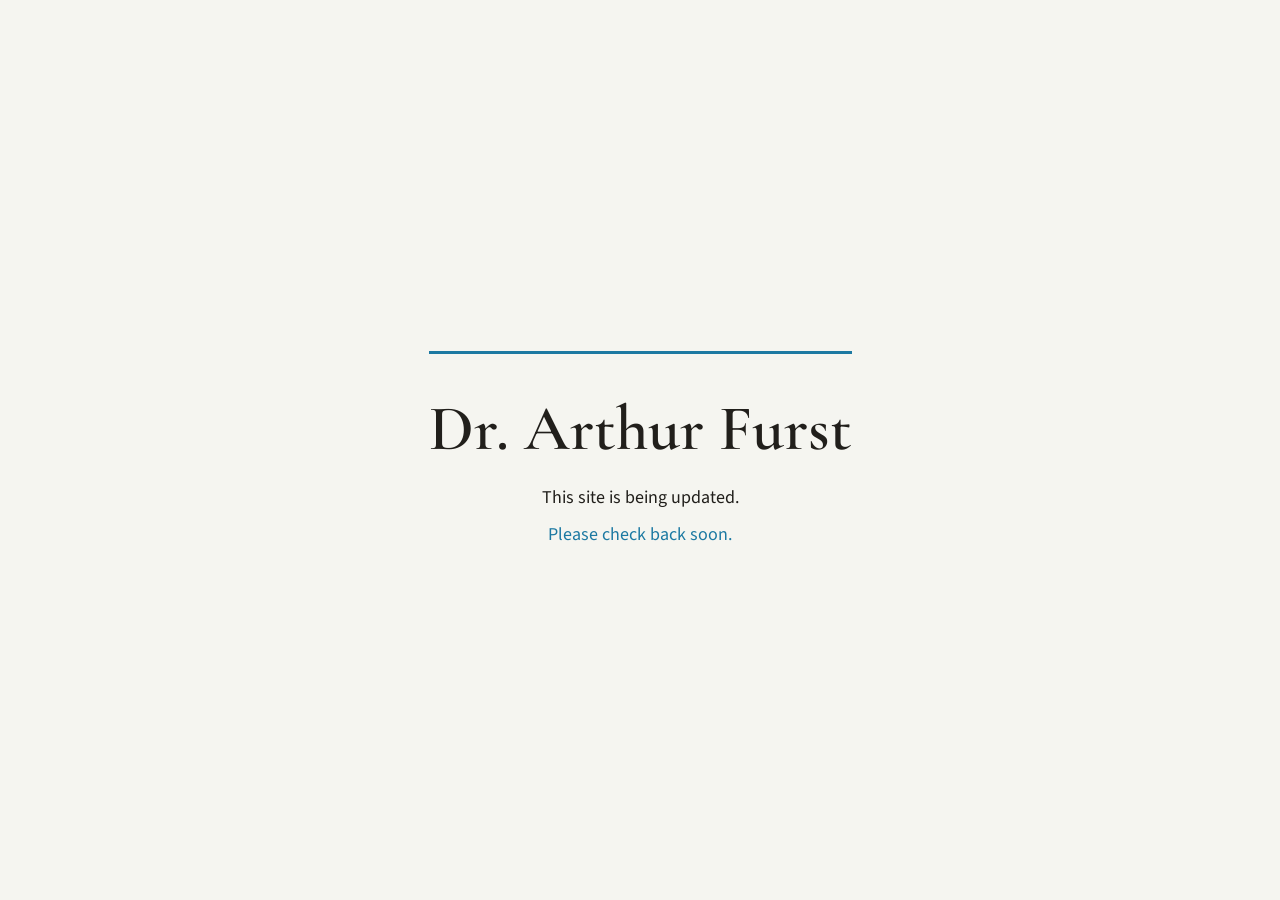
==== commit 43f328a3: "Replace live site with coming soon page" ====
--- a/index.html
+++ b/index.html
@@ -1,1287 +1,55 @@
 <!DOCTYPE html>
 <html lang="en">
 <head>
-  <meta charset="UTF-8" />
-  <meta name="viewport" content="width=device-width, initial-scale=1.0" />
-  <title>Dr. Arthur Furst &mdash; A Life of Discovery</title>
-  <link rel="stylesheet" href="css/styles.css">
-  <!-- jQuery (required for Slick Slider) -->
-  <script src="https://code.jquery.com/jquery-3.6.0.min.js"></script>
-  <!-- Slick Slider CSS -->
-  <link rel="stylesheet" type="text/css" href="https://cdn.jsdelivr.net/npm/slick-carousel@1.8.1/slick/slick.css"/>
-  <link rel="stylesheet" type="text/css" href="https://cdn.jsdelivr.net/npm/slick-carousel@1.8.1/slick/slick-theme.css"/>
-  <!-- GLightbox -->
-  <link rel="stylesheet" href="https://cdn.jsdelivr.net/npm/glightbox/dist/css/glightbox.min.css">
-  <script src="https://cdn.jsdelivr.net/npm/glightbox/dist/js/glightbox.min.js"></script>
+  <meta charset="UTF-8">
+  <meta name="viewport" content="width=device-width, initial-scale=1">
+  <meta name="robots" content="noindex, nofollow">
+  <title>Dr. Arthur Furst | Coming Soon</title>
+  <link rel="preconnect" href="https://fonts.googleapis.com">
+  <link rel="preconnect" href="https://fonts.gstatic.com" crossorigin>
+  <link href="https://fonts.googleapis.com/css2?family=Cormorant+Garamond:wght@500;600&family=Source+Sans+3:wght@400&display=swap" rel="stylesheet">
+  <style>
+    :root {
+      --blue: #1c79a2;
+      --bg: #f5f5f0;
+      --text: #211f1b;
+    }
+    * { box-sizing: border-box; margin: 0; padding: 0; }
+    html, body { height: 100%; }
+    body {
+      background: var(--bg);
+      color: var(--text);
+      font-family: "Source Sans 3", "Helvetica Neue", Arial, sans-serif;
+      display: flex;
+      align-items: center;
+      justify-content: center;
+      padding: 2rem 1.5rem;
+      text-align: center;
+    }
+    main {
+      max-width: 36rem;
+      border-top: 3px solid var(--blue);
+      padding-top: 2.5rem;
+    }
+    h1 {
+      font-family: "Cormorant Garamond", Georgia, "Times New Roman", serif;
+      font-weight: 600;
+      font-size: clamp(2.5rem, 7vw, 4rem);
+      line-height: 1.1;
+      margin-bottom: 1.25rem;
+    }
+    p {
+      font-size: 1.125rem;
+      line-height: 1.6;
+    }
+    p + p { margin-top: 0.5rem; color: var(--blue); }
+  </style>
 </head>
 <body>
-
-<nav>
-  <ul>
-    <li><a href="#">Home</a></li>
-    <li><a href="#biography">Biography</a></li>
-    <li><a href="#timeline">Timeline</a></li>
-    <li><a href="#scholarships">Scholarships</a></li>
-    <li><a href="#publications">Publications</a></li>
-    <li><a href="#gallery">Gallery</a></li>
-    <li><a href="#awards">Awards</a></li>
-    <li><a href="#testimonials">Voices &amp; Memories</a></li>
-    <li><a href="#news">News</a></li>
-  </ul>
-</nav>
-
-<!-- Hero Desktop -->
-<section class="hero-desktop">
-  <svg class="hero-bg-svg" viewBox="0 0 1287.5 509.5" preserveAspectRatio="xMidYMid slice" fill="none">
-    <path d="M2.71797e-05 0L0 509.5C68.5 354 469.5 344.5 847 312C1149 286 1267.5 98.8333 1287.5 0H2.71797e-05Z" fill="#F5F5F0"/>
-  </svg>
-  <div class="hero-inner">
-    <div class="film-strip-wrapper">
-      <div class="film-scroll">
-        <img src="assets/images/hero/film-1.png" alt="" loading="eager" />
-        <img src="assets/images/hero/film-2.png" alt="" loading="eager" />
-        <img src="assets/images/hero/film-3.png" alt="" loading="eager" />
-        <img src="assets/images/hero/film-4.png" alt="" loading="eager" />
-        <img src="assets/images/hero/film-5.jpg" alt="" loading="eager" />
-        <img src="assets/images/hero/film-6.png" alt="" loading="eager" />
-        <img src="assets/images/hero/film-7.jpg" alt="" loading="eager" />
-        <img src="assets/images/gallery/professional/philosophy_5.jpg" alt="Dr. Arthur Furst discussing philosophy" loading="eager" />
-        <img src="assets/images/gallery/professional/1977 Don Pickett gives USF Henry Clay Hall Award to AF 1.jpg" alt="Dr. Arthur Furst receiving USF Henry Clay Hall Award in 1977" loading="eager" />
-        <img src="assets/images/hero/film-1.png" alt="" loading="eager" />
-        <img src="assets/images/hero/film-2.png" alt="" loading="eager" />
-        <img src="assets/images/hero/film-3.png" alt="" loading="eager" />
-        <img src="assets/images/hero/film-4.png" alt="" loading="eager" />
-        <img src="assets/images/hero/film-5.jpg" alt="" loading="eager" />
-        <img src="assets/images/hero/film-6.png" alt="" loading="eager" />
-        <img src="assets/images/hero/film-7.jpg" alt="" loading="eager" />
-        <img src="assets/images/gallery/professional/philosophy_5.jpg" alt="Dr. Arthur Furst discussing philosophy" loading="eager" />
-        <img src="assets/images/gallery/professional/1977 Don Pickett gives USF Henry Clay Hall Award to AF 1.jpg" alt="Dr. Arthur Furst receiving USF Henry Clay Hall Award in 1977" loading="eager" />
-      </div>
-    </div>
-    <div class="hero-portrait">
-      <img src="assets/images/hero/portrait.png" alt="Dr. Arthur Furst" />
-    </div>
-    <div class="hero-text">
-      <div>
-        <h1>Dr. Arthur Furst</h1>
-        <p class="subtitle">Founder of NeoLife SAB &nbsp;|&nbsp; Ph.D., Sc.D., D.A.T.S.</p>
-        <p class="tagline">Honoring the life and achievements of an extraordinary man.</p>
-        <blockquote class="hero-quote">
-          &ldquo;An inspiration&mdash;as a scientist and as a person&mdash;for his kindness and humanity.&rdquo;
-          <cite>&mdash; Dr. Arianna Carughi</cite>
-        </blockquote>
-      </div>
-    </div>
-  </div>
-</section>
-
-<!-- Hero Mobile -->
-<section class="hero-mobile">
-  <div class="hero-mobile-bg"></div>
-  <div class="hero-mobile-portrait"><img src="assets/images/hero/portrait.png" alt="Dr. Arthur Furst" /></div>
-  <div class="hero-mobile-text">
+  <main>
     <h1>Dr. Arthur Furst</h1>
-    <p class="subtitle">Founder of NeoLife SAB | Ph.D., Sc.D., D.A.T.S.</p>
-    <p>Honoring the life and achievements of an extraordinary man.</p>
-  </div>
-  <div class="film-strip-mobile">
-    <div class="film-scroll-mobile">
-      <img src="assets/images/hero/film-1.png" alt="" loading="eager" />
-      <img src="assets/images/hero/film-2.png" alt="" loading="eager" />
-      <img src="assets/images/hero/film-3.png" alt="" loading="eager" />
-      <img src="assets/images/hero/film-4.png" alt="" loading="eager" />
-      <img src="assets/images/hero/film-5.jpg" alt="" loading="eager" />
-      <img src="assets/images/hero/film-6.png" alt="" loading="eager" />
-      <img src="assets/images/hero/film-7.jpg" alt="" loading="eager" />
-      <img src="assets/images/gallery/professional/philosophy_5.jpg" alt="Dr. Arthur Furst discussing philosophy" loading="eager" />
-      <img src="assets/images/gallery/professional/1977 Don Pickett gives USF Henry Clay Hall Award to AF 1.jpg" alt="Dr. Arthur Furst receiving USF Henry Clay Hall Award in 1977" loading="eager" />
-      <img src="assets/images/hero/film-1.png" alt="" loading="eager" />
-      <img src="assets/images/hero/film-2.png" alt="" loading="eager" />
-      <img src="assets/images/hero/film-3.png" alt="" loading="eager" />
-      <img src="assets/images/hero/film-4.png" alt="" loading="eager" />
-      <img src="assets/images/hero/film-5.jpg" alt="" loading="eager" />
-      <img src="assets/images/hero/film-6.png" alt="" loading="eager" />
-      <img src="assets/images/hero/film-7.jpg" alt="" loading="eager" />
-      <img src="assets/images/gallery/professional/philosophy_5.jpg" alt="Dr. Arthur Furst discussing philosophy" loading="eager" />
-      <img src="assets/images/gallery/professional/1977 Don Pickett gives USF Henry Clay Hall Award to AF 1.jpg" alt="Dr. Arthur Furst receiving USF Henry Clay Hall Award in 1977" loading="eager" />
-    </div>
-  </div>
-</section>
-
-<!-- Biography -->
-<section id="biography" style="background:#fff;">
-  <div class="container">
-    <div class="bio-card">
-      <div class="bio-grid">
-        <div>
-          <h2>Dr. Arthur Furst</h2>
-          <p class="bio-sub">Pioneer in Toxicology and Cancer Research</p>
-          <div class="bio-text">
-            <p class="bio-lead">"Long before cellular health became a movement, Dr. Arthur Furst spent his life asking a simple question: how can science help people live better, longer lives?"</p>
-            <p>Dr. Arthur Furst (1916&ndash;1999) was a distinguished American chemist and toxicologist whose groundbreaking research in chemical carcinogenesis and environmental health helped shape modern understanding of cancer-causing agents.</p>
-            <p>Throughout his illustrious career spanning over five decades, Dr. Furst made significant contributions to the fields of organic chemistry, toxicology, and cancer research. His work at the University of San Francisco, where he served as Professor of Chemistry and Director of the Institute of Chemical Biology, established him as one of the leading authorities on the relationship between chemical structure and carcinogenic activity.</p>
-
-            <!-- Expanded content — hidden by default -->
-            <div id="bio-expanded" style="
-              max-height: 0;
-              overflow: hidden;
-              transition: max-height 0.5s ease, opacity 0.4s ease;
-              opacity: 0;
-            ">
-              <p style="margin-top: 16px;">Dr. Arthur Furst was the Founding Member Emeritus and the &ldquo;spiritual leader&rdquo; of the NeoLife Scientific Advisory Board. He founded the Stanford Cancer Chemotherapy Laboratory and was at the forefront of disease-prevention science for 50 years.</p>
-              <p>Many of his discoveries led to groundbreaking NeoLife products, and his enormous talent, energy, dedication, and vision are major reasons why, year after year, NeoLife has delivered such leading-edge products to fulfill genuine human needs.</p>
-            </div>
-          </div>
-
-          <button class="link-btn" id="bio-read-more" onclick="toggleBio(this)">Read More</button>
-        </div>
-        <div class="bio-img"><img src="assets/images/biography/biography-photo.jpg" alt="Dr. Arthur Furst" /></div>
-      </div>
-    </div>
-  </div>
-</section>
-
-
-<!-- Timeline -->
-<section id="timeline" style="background:#fff;">
-  <div class="container">
-    <div class="section-title">
-      <h2>A Life of Discovery</h2>
-      <p>Tracing the remarkable journey of Dr. Arthur Furst through decades of scientific achievement</p>
-    </div>
-    <div class="timeline-wrapper">
-      <div class="timeline-line"></div>
-      <div class="timeline-items">
-        <div class="timeline-item">
-          <div class="timeline-item-inner"><div class="timeline-year-left">1916</div><div class="timeline-dot-wrap"><div class="timeline-dot"></div></div><div class="timeline-card-right"><div class="timeline-card"><h3>Born in New York City</h3><p>Arthur Furst was born on March 15, 1916, in New York City, New York.</p><img src="assets/images/gallery/early/1938 AF portrait.jpg" alt="Dr. Arthur Furst portrait 1938" class="timeline-photo" loading="lazy"></div></div></div>
-          <div class="timeline-mobile"><div class="timeline-mobile-dots"><div class="timeline-dot"></div><div class="timeline-mobile-line"></div></div><div class="timeline-mobile-content"><span class="year">1916</span><div class="timeline-mobile-card"><h3>Born in New York City</h3><p>Arthur Furst was born on March 15, 1916, in New York City, New York.</p><img src="assets/images/gallery/early/1938 AF portrait.jpg" alt="Dr. Arthur Furst portrait 1938" class="timeline-photo" loading="lazy"></div></div></div>
-        </div>
-        <div class="timeline-item">
-          <div class="timeline-item-inner"><div class="timeline-card-left"><div class="timeline-card"><h3>Bachelor of Science</h3><p>Graduated from the City College of New York with a B.S. in Chemistry.</p></div></div><div class="timeline-dot-wrap"><div class="timeline-dot"></div></div><div class="timeline-year-right">1937</div></div>
-          <div class="timeline-mobile"><div class="timeline-mobile-dots"><div class="timeline-dot"></div><div class="timeline-mobile-line"></div></div><div class="timeline-mobile-content"><span class="year">1937</span><div class="timeline-mobile-card"><h3>Bachelor of Science</h3><p>Graduated from the City College of New York with a B.S. in Chemistry.</p></div></div></div>
-        </div>
-        <div class="timeline-item">
-          <div class="timeline-item-inner"><div class="timeline-year-left">1939</div><div class="timeline-dot-wrap"><div class="timeline-dot"></div></div><div class="timeline-card-right"><div class="timeline-card"><h3>Master of Science</h3><p>Earned his M.S. in Organic Chemistry from New York University.</p></div></div></div>
-          <div class="timeline-mobile"><div class="timeline-mobile-dots"><div class="timeline-dot"></div><div class="timeline-mobile-line"></div></div><div class="timeline-mobile-content"><span class="year">1939</span><div class="timeline-mobile-card"><h3>Master of Science</h3><p>Earned his M.S. in Organic Chemistry from New York University.</p></div></div></div>
-        </div>
-        <div class="timeline-item">
-          <div class="timeline-item-inner"><div class="timeline-card-left"><div class="timeline-card"><h3>Doctorate Degree</h3><p>Received his Ph.D. in Organic Chemistry from New York University.</p></div></div><div class="timeline-dot-wrap"><div class="timeline-dot"></div></div><div class="timeline-year-right">1942</div></div>
-          <div class="timeline-mobile"><div class="timeline-mobile-dots"><div class="timeline-dot"></div><div class="timeline-mobile-line"></div></div><div class="timeline-mobile-content"><span class="year">1942</span><div class="timeline-mobile-card"><h3>Doctorate Degree</h3><p>Received his Ph.D. in Organic Chemistry from New York University.</p></div></div></div>
-        </div>
-        <div class="timeline-item">
-          <div class="timeline-item-inner"><div class="timeline-year-left">1945</div><div class="timeline-dot-wrap"><div class="timeline-dot"></div></div><div class="timeline-card-right"><div class="timeline-card"><h3>Industrial Career Begins</h3><p>Joined American Cyanamid Company as a research chemist, beginning his distinguished career in pharmaceutical research.</p></div></div></div>
-          <div class="timeline-mobile"><div class="timeline-mobile-dots"><div class="timeline-dot"></div><div class="timeline-mobile-line"></div></div><div class="timeline-mobile-content"><span class="year">1945</span><div class="timeline-mobile-card"><h3>Industrial Career Begins</h3><p>Joined American Cyanamid Company as a research chemist, beginning his distinguished career in pharmaceutical research.</p></div></div></div>
-        </div>
-        <div class="timeline-item">
-          <div class="timeline-item-inner"><div class="timeline-card-left"><div class="timeline-card"><h3>Stanford Research Institute</h3><p>Appointed as Senior Research Chemist at Stanford Research Institute, focusing on cancer research and chemical carcinogenesis.</p><img src="assets/images/gallery/professional/lab1.jpg" alt="Dr. Furst in the lab 1952" class="timeline-photo" loading="lazy"></div></div><div class="timeline-dot-wrap"><div class="timeline-dot"></div></div><div class="timeline-year-right">1952</div></div>
-          <div class="timeline-mobile"><div class="timeline-mobile-dots"><div class="timeline-dot"></div><div class="timeline-mobile-line"></div></div><div class="timeline-mobile-content"><span class="year">1952</span><div class="timeline-mobile-card"><h3>Stanford Research Institute</h3><p>Appointed as Senior Research Chemist at Stanford Research Institute, focusing on cancer research and chemical carcinogenesis.</p><img src="assets/images/gallery/professional/lab1.jpg" alt="Dr. Furst in the lab 1952" class="timeline-photo" loading="lazy"></div></div></div>
-        </div>
-        <div class="timeline-item">
-          <div class="timeline-item-inner"><div class="timeline-year-left">1960</div><div class="timeline-dot-wrap"><div class="timeline-dot"></div></div><div class="timeline-card-right"><div class="timeline-card"><h3>University of San Francisco</h3><p>Became Professor of Chemistry and Director of the Institute of Chemical Biology at the University of San Francisco.</p><img src="assets/images/gallery/professional/1977 Don Pickett gives USF Henry Clay Hall Award to AF 1.jpg" alt="Dr. Furst receiving USF Henry Clay Hall Award 1977" class="timeline-photo" loading="lazy"></div></div></div>
-          <div class="timeline-mobile"><div class="timeline-mobile-dots"><div class="timeline-dot"></div><div class="timeline-mobile-line"></div></div><div class="timeline-mobile-content"><span class="year">1960</span><div class="timeline-mobile-card"><h3>University of San Francisco</h3><p>Became Professor of Chemistry and Director of the Institute of Chemical Biology at the University of San Francisco.</p><img src="assets/images/gallery/professional/1977 Don Pickett gives USF Henry Clay Hall Award to AF 1.jpg" alt="Dr. Furst receiving USF Henry Clay Hall Award 1977" class="timeline-photo" loading="lazy"></div></div></div>
-        </div>
-        <div class="timeline-item">
-          <div class="timeline-item-inner"><div class="timeline-card-left"><div class="timeline-card"><h3>Pioneering Research</h3><p>Published groundbreaking work on the relationship between chemical structure and carcinogenic activity.</p></div></div><div class="timeline-dot-wrap"><div class="timeline-dot"></div></div><div class="timeline-year-right">1965</div></div>
-          <div class="timeline-mobile"><div class="timeline-mobile-dots"><div class="timeline-dot"></div><div class="timeline-mobile-line"></div></div><div class="timeline-mobile-content"><span class="year">1965</span><div class="timeline-mobile-card"><h3>Pioneering Research</h3><p>Published groundbreaking work on the relationship between chemical structure and carcinogenic activity.</p></div></div></div>
-        </div>
-        <div class="timeline-item">
-          <div class="timeline-item-inner"><div class="timeline-year-left">1970</div><div class="timeline-dot-wrap"><div class="timeline-dot"></div></div><div class="timeline-card-right"><div class="timeline-card"><h3>National Recognition</h3><p>Appointed to serve on numerous national committees including the National Cancer Institute and FDA advisory panels.</p></div></div></div>
-          <div class="timeline-mobile"><div class="timeline-mobile-dots"><div class="timeline-dot"></div><div class="timeline-mobile-line"></div></div><div class="timeline-mobile-content"><span class="year">1970</span><div class="timeline-mobile-card"><h3>National Recognition</h3><p>Appointed to serve on numerous national committees including the National Cancer Institute and FDA advisory panels.</p></div></div></div>
-        </div>
-        <div class="timeline-item">
-          <div class="timeline-item-inner"><div class="timeline-card-left"><div class="timeline-card"><h3>International Contributions</h3><p>Served as consultant to the World Health Organization on environmental carcinogens.</p></div></div><div class="timeline-dot-wrap"><div class="timeline-dot"></div></div><div class="timeline-year-right">1975</div></div>
-          <div class="timeline-mobile"><div class="timeline-mobile-dots"><div class="timeline-dot"></div><div class="timeline-mobile-line"></div></div><div class="timeline-mobile-content"><span class="year">1975</span><div class="timeline-mobile-card"><h3>International Contributions</h3><p>Served as consultant to the World Health Organization on environmental carcinogens.</p></div></div></div>
-        </div>
-        <div class="timeline-item">
-          <div class="timeline-item-inner"><div class="timeline-year-left">1980</div><div class="timeline-dot-wrap"><div class="timeline-dot"></div></div><div class="timeline-card-right"><div class="timeline-card"><h3>Continued Leadership</h3><p>Expanded research programs in environmental toxicology and public health advocacy.</p></div></div></div>
-          <div class="timeline-mobile"><div class="timeline-mobile-dots"><div class="timeline-dot"></div><div class="timeline-mobile-line"></div></div><div class="timeline-mobile-content"><span class="year">1980</span><div class="timeline-mobile-card"><h3>Continued Leadership</h3><p>Expanded research programs in environmental toxicology and public health advocacy.</p></div></div></div>
-        </div>
-        <div class="timeline-item">
-          <div class="timeline-item-inner"><div class="timeline-card-left"><div class="timeline-card"><h3>Legacy of Excellence</h3><p>Honored for lifetime achievements in toxicology and cancer prevention research.</p><img src="assets/images/gallery/professional/1995 WLC - F Hooper, L Somogyi, J Miller, D Shepherd, G Newell, L Packer, A Carughi, Unknown, AF-1.jpg" alt="Dr. Furst at 1995 World Leadership Conference" class="timeline-photo" loading="lazy"></div></div><div class="timeline-dot-wrap"><div class="timeline-dot"></div></div><div class="timeline-year-right">1990</div></div>
-          <div class="timeline-mobile"><div class="timeline-mobile-dots"><div class="timeline-dot"></div></div><div class="timeline-mobile-content"><span class="year">1990</span><div class="timeline-mobile-card"><h3>Legacy of Excellence</h3><p>Honored for lifetime achievements in toxicology and cancer prevention research.</p><img src="assets/images/gallery/professional/1995 WLC - F Hooper, L Somogyi, J Miller, D Shepherd, G Newell, L Packer, A Carughi, Unknown, AF-1.jpg" alt="Dr. Furst at 1995 World Leadership Conference" class="timeline-photo" loading="lazy"></div></div></div>
-        </div>
-      </div>
-    </div>
-  </div>
-</section>
-
-<!-- Accomplishments -->
-<section style="background:#fff;">
-  <div class="container">
-    <div class="accomplishments-card">
-      <div class="section-title"><h2>Key Accomplishments</h2><p>A lifetime dedicated to scientific discovery and public health</p></div>
-      <div class="stats-grid">
-        <div class="stat-card"><div class="stat-num">200+</div><div class="stat-label">Scientific Publications</div></div>
-        <div class="stat-card"><div class="stat-num">60+</div><div class="stat-label">Years in Research</div></div>
-        <div class="stat-card"><div class="stat-num">30</div><div class="stat-label">Years with NeoLife</div></div>
-        <div class="stat-card"><div class="stat-num">1000s</div><div class="stat-label">Lives Impacted</div></div>
-      </div>
-    </div>
-  </div>
-</section>
-
-
-<!-- Scholarships -->
-<section id="scholarships" style="background:#fff;">
-  <div class="container">
-    <div class="section-title">
-      <h2 style="color:#211f1b;">Arthur Furst Scholarship Recipients</h2>
-      <p style="max-width:700px;margin:0 auto;">Recognizing excellence in science since 1995. These University of San Francisco scholars carry forward Dr. Furst's vision of rigorous research and its power to improve human health.</p>
-    </div>
-
-    <!-- Slider -->
-    <div class="scholars-slider-wrap">
-
-      <div class="scholars-track">
-
-        <div class="scholar-slide">
-          <div class="scholar-card">
-            <img src="assets/Scholarship/2025 Aiden Batchelor/2025.JPG" alt="Aiden Batchelor" />
-            <div class="scholar-info">
-              <span class="scholar-year">2025</span>
-              <h3>Aiden Batchelor</h3>
-            </div>
-          </div>
-        </div>
-
-        <div class="scholar-slide">
-          <div class="scholar-card">
-            <img src="assets/Scholarship/2024 Samantha Baula/2024 Mark-Samantha 3.JPG" alt="Samantha Baula" />
-            <div class="scholar-info">
-              <span class="scholar-year">2024</span>
-              <h3>Samantha Baula</h3>
-            </div>
-          </div>
-        </div>
-
-        <div class="scholar-slide">
-          <div class="scholar-card">
-            <img src="assets/Scholarship/2023 Makena Gichuru/2023.JPG" alt="Makena Gichuru" />
-            <div class="scholar-info">
-              <span class="scholar-year">2023</span>
-              <h3>Makena Gichuru</h3>
-            </div>
-          </div>
-        </div>
-
-        <div class="scholar-slide">
-          <div class="scholar-card">
-            <img src="assets/Scholarship/2022 Kate Skardon/Kate Skardon-John Miller award 2022.JPG" alt="Kate Skardon" />
-            <div class="scholar-info">
-              <span class="scholar-year">2022</span>
-              <h3>Kate Skardon</h3>
-            </div>
-          </div>
-        </div>
-
-        <div class="scholar-slide">
-          <div class="scholar-card">
-            <img src="assets/Scholarship/2021 Allyson Kuwana/Allyson Kuwana 2021.png" alt="Allyson Kuwana" />
-            <div class="scholar-info">
-              <span class="scholar-year">2021</span>
-              <h3>Allyson Kuwana</h3>
-            </div>
-          </div>
-        </div>
-
-        <div class="scholar-slide">
-          <div class="scholar-card">
-            <img src="assets/Scholarship/2020 Ria Angelica Laxa/Ria Angelica T Laxa 2020.png" alt="Ria Angelica Laxa" />
-            <div class="scholar-info">
-              <span class="scholar-year">2020</span>
-              <h3>Ria Angelica Laxa</h3>
-            </div>
-          </div>
-        </div>
-
-        <div class="scholar-slide">
-          <div class="scholar-card">
-            <img src="assets/Scholarship/2019 Stephanie John/2019 John Stephanie_0862.JPG" alt="Stephanie Stephens" />
-            <div class="scholar-info">
-              <span class="scholar-year">2019</span>
-              <h3>Stephanie Stephens</h3>
-            </div>
-          </div>
-        </div>
-
-        <div class="scholar-slide">
-          <div class="scholar-card">
-            <img src="assets/Scholarship/2018 Justin Azar/Justin Azar-John Miller 2018.JPG" alt="Justin Azar" />
-            <div class="scholar-info">
-              <span class="scholar-year">2018</span>
-              <h3>Justin Azar</h3>
-            </div>
-          </div>
-        </div>
-
-        <div class="scholar-slide">
-          <div class="scholar-card">
-            <img src="assets/Scholarship/2017 Theresa Keith/Theresa Keith-Mark Lowman-Diane Clayton 2017_0_0.jpeg" alt="Theresa Keith " />
-            <div class="scholar-info">
-              <span class="scholar-year">2017</span>
-              <h3>Theresa Keith </h3>
-            </div>
-          </div>
-        </div>
-
-        <div class="scholar-slide">
-          <div class="scholar-card">
-            <img src="assets/Scholarship/2016 Kelechi Nwachuku/Kelechi Nwachuku-Anjana Srivastava 2016_0_0.jpg" alt="Kelechi Nwachuku " />
-            <div class="scholar-info">
-              <span class="scholar-year">2016</span>
-              <h3>Kelechi Nwachuku</h3>
-            </div>
-          </div>
-        </div>
-
-        <div class="scholar-slide">
-          <div class="scholar-card">
-            <img src="assets/Scholarship/2015AislingSinclair/aislingSinclair.jpg" alt="Aisling Sinclair" />
-            <div class="scholar-info">
-              <span class="scholar-year">2015</span>
-              <h3>Aisling Sinclair</h3>
-              <a href="assets/Scholarship/2015AislingSinclair/aislingSinclair.pdf" target="_blank" class="link-btn scholar-btn">Read Story</a>
-            </div>
-          </div>
-        </div>
-
-        <div class="scholar-slide">
-          <div class="scholar-card">
-            <img src="assets/Scholarship/2014 Zachary Gallegos/ArthurFurstWinner.jpg" alt="Zachary Gallegos" />
-            <div class="scholar-info">
-              <span class="scholar-year">2014</span>
-              <h3>Zachary Gallegos</h3>
-              <a href="assets/Scholarship/2014 Zachary Gallegos/2014 Zachary Gallegos.pdf" target="_blank" class="link-btn scholar-btn">Read Story</a>
-            </div>
-          </div>
-        </div>
-
-        <div class="scholar-slide">
-          <div class="scholar-card">
-            <img src="assets/Scholarship/2013 Jordan Nelson/IMG_4047-copy.jpg" alt="Jordan Nelson" />
-            <div class="scholar-info">
-              <span class="scholar-year">2013</span>
-              <h3>Jordan Nelson</h3>
-              <a href="assets/Scholarship/2013 Jordan Nelson/2013 Jordan Nelson.pdf" target="_blank" class="link-btn scholar-btn">Read Story</a>
-            </div>
-          </div>
-        </div>
-
-        <div class="scholar-slide">
-          <div class="scholar-card">
-            <img src="assets/Scholarship/2012 Long Yan Yung/Scholarship201205.jpg" alt="Long Yan Yung" />
-            <div class="scholar-info">
-              <span class="scholar-year">2012</span>
-              <h3>Long Yan Yung</h3>
-              <a href="assets/Scholarship/2012 Long Yan Yung/LongYanYungStoryUSF-rcvdJun15.pdf" target="_blank" class="link-btn scholar-btn">Read Story</a>
-            </div>
-          </div>
-        </div>
-
-        <div class="scholar-slide">
-          <div class="scholar-card">
-            <img src="assets/Scholarship/2011 Benjamin Rayikanti/2011-Benjamin-Rayikanti.jpg" alt="Benjamin Rayikanti" />
-            <div class="scholar-info">
-              <span class="scholar-year">2011</span>
-              <h3>Benjamin Rayikanti</h3>
-              <a href="assets/Scholarship/2011 Benjamin Rayikanti/furstAward_2011.pdf" target="_blank" class="link-btn scholar-btn">Read Story</a>
-            </div>
-          </div>
-        </div>
-
-        <div class="scholar-slide">
-          <div class="scholar-card">
-            <img src="assets/Scholarship/2010 Natalie Hollick/Award-2010-Natalie-Hollick.jpg" alt="Natalie Hollick" />
-            <div class="scholar-info">
-              <span class="scholar-year">2010</span>
-              <h3>Natalie Hollick</h3>
-              <a href="assets/Scholarship/2010 Natalie Hollick/FurstAward.pdf" target="_blank" class="link-btn scholar-btn">Read Story</a>
-            </div>
-          </div>
-        </div>
-
-        <div class="scholar-slide">
-          <div class="scholar-card">
-            <img src="assets/Scholarship/2009 Jie Sun/100_0113 2009 Jie Sun.jpg" alt="Jie Sun" />
-            <div class="scholar-info">
-              <span class="scholar-year">2009</span>
-              <h3>Jie Sun</h3>
-              <a href="assets/Scholarship/2009 Jie Sun/LifeStyle p16R.pdf" target="_blank" class="link-btn scholar-btn">Read Story</a>
-            </div>
-          </div>
-        </div>
-
-        <div class="scholar-slide">
-          <div class="scholar-card">
-            <img src="assets/Scholarship/2008 Elizabeth L. Noey/Elizabeth-L-Noey.jpg" alt="Elizabeth L. Noey" />
-            <div class="scholar-info">
-              <span class="scholar-year">2008</span>
-              <h3>Elizabeth L. Noey</h3>
-              <a href="assets/Scholarship/2008 Elizabeth L. Noey/2008 Elizabeth L. Noey.pdf" target="_blank" class="link-btn scholar-btn">Read Story</a>
-            </div>
-          </div>
-        </div>
-
-        <div class="scholar-slide">
-          <div class="scholar-card">
-            <img src="assets/Scholarship/2007 Miles Braten/John_Student-2007-Mary-Gertrude-Gutierrez-&-Miles-Braten.JPG" alt="Miles Braten" />
-            <div class="scholar-info">
-              <span class="scholar-year">2007</span>
-              <h3>Miles Braten</h3>
-              <a href="assets/Scholarship/2007 Miles Braten/2007 Miles Braten.pdf" target="_blank" class="link-btn scholar-btn">Read Story</a>
-            </div>
-          </div>
-        </div>
-
-        <div class="scholar-slide">
-          <div class="scholar-card">
-            <img src="assets/Scholarship/2007 Mary Gertrude Gutierrez/John_Student-2007-Mary-Gertrude-Gutierrez-&-Miles-Braten.JPG" alt="Mary Gertrude Gutierrez" />
-            <div class="scholar-info">
-              <span class="scholar-year">2007</span>
-              <h3>Mary Gertrude Gutierrez</h3>
-              <a href="assets/Scholarship/2007 Mary Gertrude Gutierrez/2007 Mary Gertrude Gutierrez.pdf" target="_blank" class="link-btn scholar-btn">Read Story</a>
-            </div>
-          </div>
-        </div>
-
-        <div class="scholar-slide">
-          <div class="scholar-card">
-            <img src="assets/Scholarship/2006 Ryan Pemberton/Ryan-Pemberton-linkedin-photo.jpg" alt="Ryan Pemberton" />
-            <div class="scholar-info">
-              <span class="scholar-year">2006</span>
-              <h3>Ryan Pemberton</h3>
-            </div>
-          </div>
-        </div>
-
-        <div class="scholar-slide">
-          <div class="scholar-card">
-            <img src="assets/Scholarship/2005 Colleen McShane/Colleen-McDonald.jpg" alt="Colleen McShane" />
-            <div class="scholar-info">
-              <span class="scholar-year">2005</span>
-              <h3>Colleen McShane</h3>
-            </div>
-          </div>
-        </div>
-
-        <div class="scholar-slide">
-          <div class="scholar-card">
-            <img src="assets/Scholarship/2004 Eliot S. Metzger/2004-Eliot-Metzger.jpg" alt="Eliot S. Metzger" />
-            <div class="scholar-info">
-              <span class="scholar-year">2004</span>
-              <h3>Eliot S. Metzger</h3>
-              <a href="assets/Scholarship/2004 Eliot S. Metzger/2004 Eliot S. Metzger.pdf" target="_blank" class="link-btn scholar-btn">Read Story</a>
-            </div>
-          </div>
-        </div>
-
-        <div class="scholar-slide">
-          <div class="scholar-card">
-            <img src="assets/Scholarship/2003 Brett Sharp/J-Miller-Brett-Sharp-AF.jpg" alt="Brett Sharp" />
-            <div class="scholar-info">
-              <span class="scholar-year">2003</span>
-              <h3>Brett Sharp</h3>
-              <a href="assets/Scholarship/2003 Brett Sharp/2003 Brett Sharp.pdf" target="_blank" class="link-btn scholar-btn">Read Story</a>
-            </div>
-          </div>
-        </div>
-
-        <div class="scholar-slide">
-          <div class="scholar-card">
-            <img src="assets/Scholarship/2002 Yuliya Zabiyaka/Yuliya.jpg" alt="Yuliya Zabiyaka" />
-            <div class="scholar-info">
-              <span class="scholar-year">2002</span>
-              <h3>Yuliya Zabiyaka</h3>
-              <a href="assets/Scholarship/2002 Yuliya Zabiyaka/2002 Yuliya Zabiyaka.pdf" target="_blank" class="link-btn scholar-btn">Read Story</a>
-            </div>
-          </div>
-        </div>
-
-        <div class="scholar-slide">
-          <div class="scholar-card">
-            <img src="assets/Scholarship/2001 Jennifer Sabado/Jennifer-Sabado.jpg" alt="Jennifer Sabado" />
-            <div class="scholar-info">
-              <span class="scholar-year">2001</span>
-              <h3>Jennifer Sabado</h3>
-              <a href="assets/Scholarship/2001 Jennifer Sabado/2001 Jennifer Sabado & other SAB.pdf" target="_blank" class="link-btn scholar-btn">Read Story</a>
-            </div>
-          </div>
-        </div>
-
-        <div class="scholar-slide">
-          <div class="scholar-card">
-            <img src="assets/Scholarship/1999-2000 Collin R. Elsea/Collin-R-Elsea-color.jpg" alt="Collin R. Elsea" />
-            <div class="scholar-info">
-              <span class="scholar-year">2000</span>
-              <h3>Collin R. Elsea</h3>
-              <a href="assets/Scholarship/1999-2000 Collin R. Elsea/1999-2000 Collin R. Elsea.pdf" target="_blank" class="link-btn scholar-btn">Read Story</a>
-            </div>
-          </div>
-        </div>
-
-        <div class="scholar-slide">
-          <div class="scholar-card">
-            <img src="assets/Scholarship/1998 Saly Sisouvong/USF-Saly-Sisouvong-1998.jpg" alt="Saly Sisouvong" />
-            <div class="scholar-info">
-              <span class="scholar-year">1998</span>
-              <h3>Saly Sisouvong</h3>
-              <a href="assets/Scholarship/1998 Saly Sisouvong/1998 Saly Sisouvong.pdf" target="_blank" class="link-btn scholar-btn">Read Story</a>
-            </div>
-          </div>
-        </div>
-
-        <div class="scholar-slide">
-          <div class="scholar-card">
-            <img src="assets/Scholarship/1997 Raymond Sy/USF-Raymond-Sy-1997.jpg" alt="Raymond Sy" />
-            <div class="scholar-info">
-              <span class="scholar-year">1997</span>
-              <h3>Raymond Sy</h3>
-              <a href="assets/Scholarship/1997 Raymond Sy/1997 Raymond Sy.pdf" target="_blank" class="link-btn scholar-btn">Read Story</a>
-            </div>
-          </div>
-        </div>
-
-        <div class="scholar-slide">
-          <div class="scholar-card">
-            <img src="assets/Scholarship/1996 Rachel Bahr/J-Miller-Rachel-Bahr-AF.jpg" alt="Rachel Bahr" />
-            <div class="scholar-info">
-              <span class="scholar-year">1996</span>
-              <h3>Rachel Bahr</h3>
-              <a href="assets/Scholarship/1996 Rachel Bahr/1996 Rachel Bahr.pdf" target="_blank" class="link-btn scholar-btn">Read Story</a>
-            </div>
-          </div>
-        </div>
-
-        <div class="scholar-slide">
-          <div class="scholar-card">
-            <img src="assets/Scholarship/1995 Jennifer Carroll/1995-scholarship_recipient.jpg" alt="Jennifer Carroll" />
-            <div class="scholar-info">
-              <span class="scholar-year">1995</span>
-              <h3>Jennifer Carroll</h3>
-              <a href="assets/Scholarship/1995 Jennifer Carroll/1995 Jennifer Carroll.pdf" target="_blank" class="link-btn scholar-btn">Read Story</a>
-            </div>
-          </div>
-        </div>
-
-
-      </div><!-- /.scholars-track -->
-    </div><!-- /.scholars-slider-wrap -->
-
-    <!-- NAV CONTROLS — same pattern as testimonials -->
-    <div class="scholars-nav">
-      <button id="scholars-prev" class="testimonials-btn" aria-label="Previous">
-        <svg width="20" height="20" viewBox="0 0 24 24" fill="none" stroke="currentColor" stroke-width="2.5" stroke-linecap="round" stroke-linejoin="round"><polyline points="15 18 9 12 15 6"/></svg>
-      </button>
-      <button id="scholars-next" class="testimonials-btn" aria-label="Next">
-        <svg width="20" height="20" viewBox="0 0 24 24" fill="none" stroke="currentColor" stroke-width="2.5" stroke-linecap="round" stroke-linejoin="round"><polyline points="9 18 15 12 9 6"/></svg>
-      </button>
-    </div>
-
-  </div><!-- /.container -->
-</section>
-
-
-<!-- Publications -->
-<section id="publications" style="background:#f5f5f0;">
-  <div class="container">
-    <div class="section-title">
-      <h2 style="color:#1c79a2;">Featured Publications</h2>
-      <p>Key research contributions and articles spanning five decades of scientific discovery</p>
-    </div>
-
-    <div class="pub-list">
-
-      <!-- 1: Introduction to Arthur Furst -->
-      <div class="pub-card">
-        <div class="pub-year">1979</div>
-        <div class="pub-info">
-          <h3>An Introduction to Arthur Furst</h3>
-          <p>The Counselor — Profile of Dr. Furst's career and contributions</p>
-        </div>
-        <a href="assets/articles/1979 Counselor An Introduction to AF.pdf" target="_blank" class="link-btn" style="font-size:0.85rem;white-space:nowrap;">View Article<img src="assets/images/SVG's/file-pdf-sharp-light-full.svg" alt="" class="btn-icon"></a>
-      </div>
-
-      <!-- 2: Landmark science article -->
-      <div class="pub-card">
-        <div class="pub-year">1986</div>
-        <div class="pub-info">
-          <h3>Free Radicals and Oxidants — The Damaging Effects</h3>
-          <p>The Counselor — Groundbreaking article by Dr. Arthur Furst</p>
-        </div>
-        <a href="assets/articles/1986 Counselor Free Radicals and Oxidants--The Damaging Effects by AF.pdf" target="_blank" class="link-btn" style="font-size:0.85rem;white-space:nowrap;">View Article<img src="assets/images/SVG's/file-pdf-sharp-light-full.svg" alt="" class="btn-icon"></a>
-      </div>
-
-      <!-- 3: Cancer research -->
-      <div class="pub-card">
-        <div class="pub-year">1987</div>
-        <div class="pub-info">
-          <h3>Know Your Enemy: Cancer</h3>
-          <p>The Counselor, July — Public health article by Dr. Arthur Furst</p>
-        </div>
-        <a href="assets/articles/1987 Counselor July Know Your Enemy Cancer by AF.pdf" target="_blank" class="link-btn" style="font-size:0.85rem;white-space:nowrap;">View Article<img src="assets/images/SVG's/file-pdf-sharp-light-full.svg" alt="" class="btn-icon"></a>
-      </div>
-
-      <!-- 4: Immune system expertise -->
-      <div class="pub-card">
-        <div class="pub-year">1995</div>
-        <div class="pub-info">
-          <h3>The Experts Discuss Immune Function</h3>
-          <p>Neo-Life Magazine — Featured article by Dr. Arthur Furst</p>
-        </div>
-        <a href="assets/articles/1995 Neo-Life Magazine The Experts Discuss Immune Function - AF article.pdf" target="_blank" class="link-btn" style="font-size:0.85rem;white-space:nowrap;">View Article<img src="assets/images/SVG's/file-pdf-sharp-light-full.svg" alt="" class="btn-icon"></a>
-      </div>
-
-      <!-- 5: Anti-aging & cancer prevention lecture -->
-      <div class="pub-card">
-        <div class="pub-year">1998</div>
-        <div class="pub-info">
-          <h3>Phytonutrients and Antioxidants: Their Role in Anti-Aging and Cancer Prevention</h3>
-          <p>GNLD Lecture Program — Comprehensive research presentation</p>
-        </div>
-        <a href="assets/articles/1998 GNLD Phytonutrients and Antioxidants- Their Role in Anti-Aging and Cancer Prevention lecture program.pdf" target="_blank" class="link-btn" style="font-size:0.85rem;white-space:nowrap;">View Article<img src="assets/images/SVG's/file-pdf-sharp-light-full.svg" alt="" class="btn-icon"></a>
-      </div>
-
-      <!-- 6: Legacy / farewell -->
-      <div class="pub-card">
-        <div class="pub-year">2000</div>
-        <div class="pub-info">
-          <h3>Arthur Furst's Farewell Letter</h3>
-          <p>Lifestyle Magazine, Apr–May–Jun — A final message from Dr. Furst</p>
-        </div>
-        <a href="assets/articles/2000 Lifestyle AF Farewell Letter Apr May Jun.pdf" target="_blank" class="link-btn" style="font-size:0.85rem;white-space:nowrap;">View Article<img src="assets/images/SVG's/file-pdf-sharp-light-full.svg" alt="" class="btn-icon"></a>
-      </div>
-
-    </div>
-
-    <!-- "View All" button -->
-    <div style="text-align:center; margin-top:36px;">
-      <a href="articles.html" class="link-btn">
-        View All Articles &amp; Publications →
-      </a>
-    </div>
-
-  </div>
-</section>
-
-
-<!-- A LIFE IN PICTURES —Gallery -->
-<section id="gallery" class="gallery-section">
-  <div class="gallery-inner">
-
-    <h2 class="gallery-title">A Life in Pictures</h2>
-    <p class="gallery-intro">Explore Dr. Furst's remarkable journey through historical photographs spanning nearly a century.</p>
-
-    <!-- Tab Bar -->
-    <div class="gallery-tabs" role="tablist">
-      <button class="gallery-tab active" role="tab" aria-selected="true"  data-tab="early">Early Life</button>
-      <button class="gallery-tab"        role="tab" aria-selected="false" data-tab="family">Family</button>
-      <button class="gallery-tab"        role="tab" aria-selected="false" data-tab="professional">Professional</button>
-      <button class="gallery-tab"        role="tab" aria-selected="false" data-tab="neolife">NeoLife Years</button>
-    </div>
-
-    <!-- Tab Panels -->
-    <div class="gallery-grid" id="gallery-grid">
-
-      <!-- EARLY LIFE -->
-      <div class="gallery-panel active" data-panel="early">
-        <div class="gallery-item">
-          <a class="glightbox" href="assets/images/gallery/early/1934 Wrestling. LowRes.jpg" data-gallery="early" data-description="1934 Wrestling">
-            <img src="assets/images/gallery/early/1934 Wrestling. LowRes.jpg" alt="Dr. Furst wrestling in 1934" loading="lazy">
-          </a>
-        </div>
-        <div class="gallery-item">
-          <a class="glightbox" href="assets/images/gallery/early/1937 UCLA.jpg" data-gallery="early" data-description="1937 UCLA">
-            <img src="assets/images/gallery/early/1937 UCLA.jpg" alt="Dr. Furst at UCLA in 1937" loading="lazy">
-          </a>
-        </div>
-        <div class="gallery-item">
-          <a class="glightbox" href="assets/images/gallery/early/1938 AF portrait.jpg" data-gallery="early" data-description="1938 — Portrait of Dr. Arthur Furst">
-            <img src="assets/images/gallery/early/1938 AF portrait.jpg" alt="Dr. Furst portrait in 1938" loading="lazy">
-          </a>
-        </div>
-        <div class="gallery-item">
-          <a class="glightbox" href="assets/images/gallery/early/1938 UCLA Florence_s Graduation. LowRes.jpg" data-gallery="early" data-description="1938 — Florence's Graduation at UCLA">
-            <img src="assets/images/gallery/early/1938 UCLA Florence_s Graduation. LowRes.jpg" alt="Florence's graduation at UCLA in 1938" loading="lazy">
-          </a>
-        </div>
-        <div class="gallery-item">
-          <a class="glightbox" href="assets/images/gallery/early/life_1.jpg" data-gallery="early" data-description="">
-            <img src="assets/images/gallery/early/life_1.jpg" alt="Dr. Furst early life photograph" loading="lazy">
-          </a>
-        </div>
-        <div class="gallery-item">
-          <a class="glightbox" href="assets/images/gallery/early/life_3_1.jpg" data-gallery="early" data-description="">
-            <img src="assets/images/gallery/early/life_3_1.jpg" alt="Dr. Furst early life photograph" loading="lazy">
-          </a>
-        </div>
-      </div>
-
-      <!-- FAMILY -->
-      <div class="gallery-panel" data-panel="family">
-        <div class="gallery-item">
-          <a class="glightbox" href="assets/images/gallery/family/Florence & AF 1 honeymoon.jpg" data-gallery="family" data-description="Florence &amp; Dr. Furst — Honeymoon">
-            <img src="assets/images/gallery/family/Florence & AF 1 honeymoon.jpg" alt="Dr. Furst and Florence on their honeymoon" loading="lazy">
-          </a>
-        </div>
-        <div class="gallery-item">
-          <a class="glightbox" href="assets/images/gallery/family/24-Mr.jpg" data-gallery="family" data-description="">
-            <img src="assets/images/gallery/family/24-Mr.jpg" alt="Dr. Furst family photograph" loading="lazy">
-          </a>
-        </div>
-        <div class="gallery-item">
-          <a class="glightbox" href="assets/images/gallery/family/28-1996-82nd-birthday_12_96.jpg" data-gallery="family" data-description="1996 — Dr. Furst's 82nd Birthday">
-            <img src="assets/images/gallery/family/28-1996-82nd-birthday_12_96.jpg" alt="Dr. Furst's 82nd birthday celebration in 1996" loading="lazy">
-          </a>
-        </div>
-        <div class="gallery-item">
-          <a class="glightbox" href="assets/images/gallery/family/33-Florence-AF-anniversary-formal.jpg" data-gallery="family" data-description="Florence &amp; Dr. Furst — Formal Anniversary Celebration">
-            <img src="assets/images/gallery/family/33-Florence-AF-anniversary-formal.jpg" alt="Dr. Furst and Florence at formal anniversary celebration" loading="lazy">
-          </a>
-        </div>
-        <div class="gallery-item">
-          <a class="glightbox" href="assets/images/gallery/family/80thbdaywcake.jpg" data-gallery="family" data-description="Dr. Furst's 80th Birthday Celebration">
-            <img src="assets/images/gallery/family/80thbdaywcake.jpg" alt="Dr. Furst's 80th birthday celebration with cake" loading="lazy">
-          </a>
-        </div>
-        <div class="gallery-item">
-          <a class="glightbox" href="assets/images/gallery/family/ArtYettaHymanHaroldFurst3siblings.jpg" data-gallery="family" data-description="Art, Yetta, Hyman &amp; Harold Furst — Three Siblings">
-            <img src="assets/images/gallery/family/ArtYettaHymanHaroldFurst3siblings.jpg" alt="Dr. Furst with his three siblings" loading="lazy">
-          </a>
-        </div>
-        <div class="gallery-item">
-          <a class="glightbox" href="assets/images/gallery/family/Dr-and-son.jpg" data-gallery="family" data-description="Dr. Furst with His Son">
-            <img src="assets/images/gallery/family/Dr-and-son.jpg" alt="Dr. Furst with his son" loading="lazy">
-          </a>
-        </div>
-        <div class="gallery-item">
-          <a class="glightbox" href="assets/images/gallery/family/Mr_MrsFurst-engaged-2nd-pic-1.jpg" data-gallery="family" data-description="Mr. &amp; Mrs. Furst — Engagement Photograph">
-            <img src="assets/images/gallery/family/Mr_MrsFurst-engaged-2nd-pic-1.jpg" alt="Mr. and Mrs. Furst engagement photograph" loading="lazy">
-          </a>
-        </div>
-        <div class="gallery-item">
-          <a class="glightbox" href="assets/images/gallery/family/family-3rd.jpg" data-gallery="family" data-description="">
-            <img src="assets/images/gallery/family/family-3rd.jpg" alt="Dr. Furst family photograph" loading="lazy">
-          </a>
-        </div>
-        <div class="gallery-item">
-          <a class="glightbox" href="assets/images/gallery/family/life_4_1.jpg" data-gallery="family" data-description="">
-            <img src="assets/images/gallery/family/life_4_1.jpg" alt="Dr. Furst family life photograph" loading="lazy">
-          </a>
-        </div>
-        <div class="gallery-item">
-          <a class="glightbox" href="assets/images/gallery/family/passion3.jpg" data-gallery="family" data-description="">
-            <img src="assets/images/gallery/family/passion3.jpg" alt="Dr. Furst family photograph" loading="lazy">
-          </a>
-        </div>
-      </div>
-
-      <!-- PROFESSIONAL -->
-      <div class="gallery-panel" data-panel="professional">
-        <div class="gallery-item">
-          <a class="glightbox" href="assets/images/gallery/professional/1986 Klaus Schwarz Commemorative Medal 1986 - receiving award 3.jpg" data-gallery="professional" data-description="1986 — Receiving the Klaus Schwarz Commemorative Medal">
-            <img src="assets/images/gallery/professional/1986 Klaus Schwarz Commemorative Medal 1986 - receiving award 3.jpg" alt="Dr. Furst receiving Klaus Schwarz Commemorative Medal in 1986" loading="lazy">
-          </a>
-        </div>
-        <div class="gallery-item">
-          <a class="glightbox" href="assets/images/gallery/professional/1995 WLC - F Hooper, L Somogyi, J Miller, D Shepherd, G Newell, L Packer, A Carughi, Unknown, AF-1.jpg" data-gallery="professional" data-description="1995 World Leadership Conference — F. Hooper, L. Somogyi, J. Miller, D. Shepherd, G. Newell, L. Packer, A. Carughi, Dr. Furst">
-            <img src="assets/images/gallery/professional/1995 WLC - F Hooper, L Somogyi, J Miller, D Shepherd, G Newell, L Packer, A Carughi, Unknown, AF-1.jpg" alt="Dr. Furst with colleagues at WLC in 1995" loading="lazy">
-          </a>
-        </div>
-        <div class="gallery-item">
-          <a class="glightbox" href="assets/images/gallery/professional/2002 M Lowman, L Somogyi, D Shepherd, Lance Elliott, A Carughi, J Miller, AF, G Newell, F Hooper-1.jpg" data-gallery="professional" data-description="2002 — M. Lowman, L. Somogyi, D. Shepherd, Lance Elliott, A. Carughi, J. Miller, Dr. Furst, G. Newell, F. Hooper">
-            <img src="assets/images/gallery/professional/2002 M Lowman, L Somogyi, D Shepherd, Lance Elliott, A Carughi, J Miller, AF, G Newell, F Hooper-1.jpg" alt="Dr. Furst with research team in 2002" loading="lazy">
-          </a>
-        </div>
-        <div class="gallery-item">
-          <a class="glightbox" href="assets/images/gallery/professional/Scan-14.jpg" data-gallery="professional" data-description="">
-            <img src="assets/images/gallery/professional/Scan-14.jpg" alt="Dr. Furst professional photograph" loading="lazy">
-          </a>
-        </div>
-        <div class="gallery-item">
-          <a class="glightbox" href="assets/images/gallery/professional/philosophy_5.jpg" data-gallery="professional" data-description="">
-            <img src="assets/images/gallery/professional/philosophy_5.jpg" alt="Dr. Furst discussing his philosophy" loading="lazy">
-          </a>
-        </div>
-        <div class="gallery-item">
-          <a class="glightbox" href="assets/images/gallery/professional/uclaaward.jpg" data-gallery="professional" data-description="Dr. Furst Receiving UCLA Award">
-            <img src="assets/images/gallery/professional/uclaaward.jpg" alt="Dr. Furst receiving UCLA award" loading="lazy">
-          </a>
-        </div>
-        <div class="gallery-item">
-          <a class="glightbox" href="assets/images/gallery/professional/1977 Don Pickett gives USF Henry Clay Hall Award to AF 1.jpg" data-gallery="professional" data-description="1977 — Don Pickett Presents the USF Henry Clay Hall Award to Dr. Furst">
-            <img src="assets/images/gallery/professional/1977 Don Pickett gives USF Henry Clay Hall Award to AF 1.jpg" alt="Dr. Furst receiving USF Henry Clay Hall Award in 1977" loading="lazy">
-          </a>
-        </div>
-        <div class="gallery-item">
-          <a class="glightbox" href="assets/images/gallery/professional/1978receivingUSDeptofLabormemberofAdvisoryCommittee.jpg" data-gallery="professional" data-description="1978 — Receiving US Department of Labor Advisory Committee Appointment">
-            <img src="assets/images/gallery/professional/1978receivingUSDeptofLabormemberofAdvisoryCommittee.jpg" alt="Dr. Furst receiving US Department of Labor Advisory Committee appointment in 1978" loading="lazy">
-          </a>
-        </div>
-        <div class="gallery-item">
-          <a class="glightbox" href="assets/images/gallery/professional/2001AFwithSuzanneCFitzpatrickLifetimeContributionAwardAF1st.jpg" data-gallery="professional" data-description="2001 — Dr. Furst with Suzanne C. Fitzpatrick, Lifetime Contribution Award">
-            <img src="assets/images/gallery/professional/2001AFwithSuzanneCFitzpatrickLifetimeContributionAwardAF1st.jpg" alt="Dr. Furst with Suzanne C. Fitzpatrick receiving Lifetime Contribution Award in 2001" loading="lazy">
-          </a>
-        </div>
-        <div class="gallery-item">
-          <a class="glightbox" href="assets/images/gallery/professional/BobpresentingAFaward.jpg" data-gallery="professional" data-description="Bob Presenting Dr. Furst with an Award">
-            <img src="assets/images/gallery/professional/BobpresentingAFaward.jpg" alt="Bob presenting Dr. Furst with an award" loading="lazy">
-          </a>
-        </div>
-        <div class="gallery-item">
-          <a class="glightbox" href="assets/images/gallery/professional/HPC_Gaspar.jpg" data-gallery="professional" data-description="">
-            <img src="assets/images/gallery/professional/HPC_Gaspar.jpg" alt="Dr. Furst professional photograph with HPC Gaspar" loading="lazy">
-          </a>
-        </div>
-        <div class="gallery-item">
-          <a class="glightbox" href="assets/images/gallery/professional/JMillerAFBobreceivingaward.jpg" data-gallery="professional" data-description="J. Miller, Dr. Furst &amp; Bob Receiving Award">
-            <img src="assets/images/gallery/professional/JMillerAFBobreceivingaward.jpg" alt="J Miller, Dr. Furst, and Bob receiving award" loading="lazy">
-          </a>
-        </div>
-        <div class="gallery-item">
-          <a class="glightbox" href="assets/images/gallery/professional/believe.jpg" data-gallery="professional" data-description="">
-            <img src="assets/images/gallery/professional/believe.jpg" alt="Dr. Furst professional photograph" loading="lazy">
-          </a>
-        </div>
-        <div class="gallery-item">
-          <a class="glightbox" href="assets/images/gallery/professional/lab1.jpg" data-gallery="professional" data-description="">
-            <img src="assets/images/gallery/professional/lab1.jpg" alt="Dr. Furst in laboratory setting" loading="lazy">
-          </a>
-        </div>
-        <div class="gallery-item">
-          <a class="glightbox" href="assets/images/gallery/professional/lab2.jpg" data-gallery="professional" data-description="">
-            <img src="assets/images/gallery/professional/lab2.jpg" alt="Dr. Furst in laboratory setting" loading="lazy">
-          </a>
-        </div>
-        <div class="gallery-item">
-          <a class="glightbox" href="assets/images/gallery/professional/lab3.jpg" data-gallery="professional" data-description="">
-            <img src="assets/images/gallery/professional/lab3.jpg" alt="Dr. Furst in laboratory setting" loading="lazy">
-          </a>
-        </div>
-        <div class="gallery-item">
-          <a class="glightbox" href="assets/images/gallery/professional/passion4.jpg" data-gallery="professional" data-description="">
-            <img src="assets/images/gallery/professional/passion4.jpg" alt="Dr. Furst professional photograph" loading="lazy">
-          </a>
-        </div>
-      </div>
-
-      <!-- NEOLIFE YEARS -->
-      <div class="gallery-panel" data-panel="neolife">
-        <div class="gallery-item">
-          <a class="glightbox" href="assets/images/gallery/neolife/1994 NLC Disney 2 (Distributors).jpg" data-gallery="neolife" data-description="1994 NeoLife Convention — Disney, with Distributors">
-            <img src="assets/images/gallery/neolife/1994 NLC Disney 2 (Distributors).jpg" alt="Dr. Furst at NeoLife Convention Disney 1994 with distributors" loading="lazy">
-          </a>
-        </div>
-        <div class="gallery-item">
-          <a class="glightbox" href="assets/images/gallery/neolife/80th bday w cake.jpg" data-gallery="neolife" data-description="Dr. Furst's 80th Birthday Celebration">
-            <img src="assets/images/gallery/neolife/80th bday w cake.jpg" alt="Dr. Furst's 80th birthday celebration with cake" loading="lazy">
-          </a>
-        </div>
-        <div class="gallery-item">
-          <a class="glightbox" href="assets/images/gallery/neolife/Jerry, AF, Bob.jpg" data-gallery="neolife" data-description="Jerry, Dr. Furst &amp; Bob">
-            <img src="assets/images/gallery/neolife/Jerry, AF, Bob.jpg" alt="Dr. Furst with Jerry and Bob" loading="lazy">
-          </a>
-        </div>
-        <div class="gallery-item">
-          <a class="glightbox" href="assets/images/gallery/neolife/Lexington.jpg" data-gallery="neolife" data-description="Lexington">
-            <img src="assets/images/gallery/neolife/Lexington.jpg" alt="Dr. Furst in Lexington" loading="lazy">
-          </a>
-        </div>
-        <div class="gallery-item">
-          <a class="glightbox" href="assets/images/gallery/neolife/sweatsuit.jpg" data-gallery="neolife" data-description="">
-            <img src="assets/images/gallery/neolife/sweatsuit.jpg" alt="Dr. Furst in sweatsuit" loading="lazy">
-          </a>
-        </div>
-        <div class="gallery-item">
-          <a class="glightbox" href="assets/images/gallery/neolife/videoLab.jpg" data-gallery="neolife" data-description="Dr. Furst in the Video Laboratory">
-            <img src="assets/images/gallery/neolife/videoLab.jpg" alt="Dr. Furst in video laboratory" loading="lazy">
-          </a>
-        </div>
-        <div class="gallery-item">
-          <a class="glightbox" href="assets/images/gallery/neolife/17-SAB.jpg" data-gallery="neolife" data-description="Dr. Furst with the Scientific Advisory Board">
-            <img src="assets/images/gallery/neolife/17-SAB.jpg" alt="Dr. Furst with Scientific Advisory Board" loading="lazy">
-          </a>
-        </div>
-        <div class="gallery-item">
-          <a class="glightbox" href="assets/images/gallery/neolife/20-Dr.jpg" data-gallery="neolife" data-description="">
-            <img src="assets/images/gallery/neolife/20-Dr.jpg" alt="Dr. Furst professional photograph" loading="lazy">
-          </a>
-        </div>
-        <div class="gallery-item">
-          <a class="glightbox" href="assets/images/gallery/neolife/JerryAFBob.jpg" data-gallery="neolife" data-description="Jerry, Dr. Furst &amp; Bob">
-            <img src="assets/images/gallery/neolife/JerryAFBob.jpg" alt="Jerry, Dr. Furst, and Bob" loading="lazy">
-          </a>
-        </div>
-      </div>
-
-    </div><!-- /gallery-grid -->
-  </div><!-- /gallery-inner -->
-</section>
-
-
-<!-- AWARDS SECTION -->
-
-<section class="awards-index-section" id="awards">
-  <div class="container">
-
-    <div class="section-title">
-      <h4 class="eyebrow">Recognition</h4>
-      <h2>Awards &amp; Accomplishments</h2>
-      <p>Six decades of honors from the world's most respected scientific and academic institutions.</p>
-    </div>
-
-    <div class="awards-index-grid">
-
-      <a class="award-index-card" href="assets/awards/1948 Leland Stanford Junior University Dr of Philosophy degree.jpg" target="_blank">
-        <span class="award-index-year">1948</span>
-        <span class="award-index-divider"></span>
-        <span class="award-index-info">
-          <h3>Doctor of Philosophy</h3>
-          <p>Leland Stanford Junior University</p>
-        </span>
-        <svg class="award-index-arrow" width="16" height="16" viewBox="0 0 16 16" fill="none" stroke="currentColor" stroke-width="2"><path d="M6 3h7v7M13 3L3 13"/></svg>
-      </a>
-
-      <a class="award-index-card" href="assets/awards/1973 USF Distinguished Teaching Award.jpg" target="_blank">
-        <span class="award-index-year">1973</span>
-        <span class="award-index-divider"></span>
-        <span class="award-index-info">
-          <h3>Distinguished Teaching Award</h3>
-          <p>University of San Francisco</p>
-        </span>
-        <svg class="award-index-arrow" width="16" height="16" viewBox="0 0 16 16" fill="none" stroke="currentColor" stroke-width="2"><path d="M6 3h7v7M13 3L3 13"/></svg>
-      </a>
-
-      <a class="award-index-card" href="assets/awards/1978 CA Senate Resolution.jpg" target="_blank">
-        <span class="award-index-year">1978</span>
-        <span class="award-index-divider"></span>
-        <span class="award-index-info">
-          <h3>California Senate Resolution</h3>
-          <p>State of California — Official Commendation</p>
-        </span>
-        <svg class="award-index-arrow" width="16" height="16" viewBox="0 0 16 16" fill="none" stroke="currentColor" stroke-width="2"><path d="M6 3h7v7M13 3L3 13"/></svg>
-      </a>
-
-      <a class="award-index-card" href="assets/awards/1983 USF Dr of Science award.jpg" target="_blank">
-        <span class="award-index-year">1983</span>
-        <span class="award-index-divider"></span>
-        <span class="award-index-info">
-          <h3>Honorary Doctor of Science (Sc.D.)</h3>
-          <p>University of San Francisco</p>
-        </span>
-        <svg class="award-index-arrow" width="16" height="16" viewBox="0 0 16 16" fill="none" stroke="currentColor" stroke-width="2"><path d="M6 3h7v7M13 3L3 13"/></svg>
-      </a>
-
-      <a class="award-index-card" href="assets/awards/1986 Klaus Schwarz Commemorative Medal.jpg" target="_blank">
-        <span class="award-index-year">1986</span>
-        <span class="award-index-divider"></span>
-        <span class="award-index-info">
-          <h3>Klaus Schwarz Commemorative Medal</h3>
-          <p>International Trace Elements Research</p>
-        </span>
-        <svg class="award-index-arrow" width="16" height="16" viewBox="0 0 16 16" fill="none" stroke="currentColor" stroke-width="2"><path d="M6 3h7v7M13 3L3 13"/></svg>
-      </a>
-
-      <a class="award-index-card" href="assets/awards/1992 UCLA Alumni Award for Excellence. Professional Achievement Award.jpg" target="_blank">
-        <span class="award-index-year">1992</span>
-        <span class="award-index-divider"></span>
-        <span class="award-index-info">
-          <h3>Professional Achievement Award</h3>
-          <p>UCLA Alumni Award for Excellence</p>
-        </span>
-        <svg class="award-index-arrow" width="16" height="16" viewBox="0 0 16 16" fill="none" stroke="currentColor" stroke-width="2"><path d="M6 3h7v7M13 3L3 13"/></svg>
-      </a>
-
-      <a class="award-index-card" href="assets/awards/2001 American College of Toxicology Lifetime Contribution plaque.jpg" target="_blank">
-        <span class="award-index-year">2001</span>
-        <span class="award-index-divider"></span>
-        <span class="award-index-info">
-          <h3>Lifetime Contribution Award</h3>
-          <p>American College of Toxicology</p>
-        </span>
-        <svg class="award-index-arrow" width="16" height="16" viewBox="0 0 16 16" fill="none" stroke="currentColor" stroke-width="2"><path d="M6 3h7v7M13 3L3 13"/></svg>
-      </a>
-
-      <a class="award-index-card" href="assets/awards/2004 Lifetime Recognition Award Presented AF.jpg" target="_blank">
-        <span class="award-index-year">2004</span>
-        <span class="award-index-divider"></span>
-        <span class="award-index-info">
-          <h3>Lifetime Recognition Award</h3>
-          <p>Presented to Dr. Arthur Furst</p>
-        </span>
-        <svg class="award-index-arrow" width="16" height="16" viewBox="0 0 16 16" fill="none" stroke="currentColor" stroke-width="2"><path d="M6 3h7v7M13 3L3 13"/></svg>
-      </a>
-
-    </div>
-
-    <div class="awards-index-cta">
-      <a href="awards.html" class="link-btn">View All Awards &amp; Accomplishments →</a>
-    </div>
-
-  </div>
-</section>
-
-<!-- Testimonial Slider -->
-<section id="testimonials" style="background:#fff; padding: 48px 16px;">
-  <div class="container">
-
-    <div class="section-title">
-      <h2 style="color:#1c79a2;">Voices &amp; Memories</h2>
-      <p>Colleagues and friends remember Dr. Furst's profound impact on science and lives</p>
-    </div>
-
-    <div class="testimonials-slider">
-
-      <!-- CONTAINER — wraps the track for overflow control -->
-      <div class="testimonials-container">
-        <!-- TRACK — Slick targets this element -->
-        <div class="testimonials-track" id="testimonials-track">
-
-          <div class="testimonial-slide">
-            <div class="testimonial-card">
-              <div class="quote-mark"><svg xmlns="http://www.w3.org/2000/svg" viewBox="0 0 640 640"><path fill="#7BBFD6" d="M96 280C96 213.7 149.7 160 216 160L256 160L256 224L216 224C185.1 224 160 249.1 160 280L160 288L288 288L288 480L96 480L96 280zM352 280C352 213.7 405.7 160 472 160L512 160L512 224L472 224C441.1 224 416 249.1 416 280L416 288L544 288L544 480L352 480L352 280z"/></svg></div>
-              <blockquote>&ldquo;As I think back over the years, there are few relationships that have had such a powerful effect on me and GNLD as our relationship with Dr. Furst. What an example he has been to each and every one of us. What a blessing it has been to have him with us all these years. What a legacy he has given us. I will be forever grateful for his contributions to my personal health and that of so many thousands of other people around the world. We will always remember him with love and appreciation.&rdquo;</blockquote>
-              <button class="testimonial-read-more" onclick="toggleQuote(this)">Read More</button>
-              <div class="testimonial-author"><p>Jerry Brassfield</p><p>GNLD</p></div>
-            </div>
-          </div>
-
-          <div class="testimonial-slide">
-            <div class="testimonial-card">
-              <div class="quote-mark"><svg xmlns="http://www.w3.org/2000/svg" viewBox="0 0 640 640"><path fill="#7BBFD6" d="M96 280C96 213.7 149.7 160 216 160L256 160L256 224L216 224C185.1 224 160 249.1 160 280L160 288L288 288L288 480L96 480L96 280zM352 280C352 213.7 405.7 160 472 160L512 160L512 224L472 224C441.1 224 416 249.1 416 280L416 288L544 288L544 480L352 480L352 280z"/></svg></div>
-              <blockquote>&ldquo;What an incredible privilege it has been to have one of the greatest minds of our time dedicated to GNLD and the development of our products. We will always be indebted&mdash;and forever thankful&mdash;for Dr. Furst&rsquo;s contributions; contributions that will continue to impact the lives of thousands of people for many years to come. Arthur&rsquo;s wonderful understanding and gentle nature will be sorely missed by all of his friends and colleagues. Rest in peace, dear friend.&rdquo;</blockquote>
-              <button class="testimonial-read-more" onclick="toggleQuote(this)">Read More</button>
-              <div class="testimonial-author"><p>Roget Uys</p><p>GNLD</p></div>
-            </div>
-          </div>
-
-          <div class="testimonial-slide">
-            <div class="testimonial-card">
-              <div class="quote-mark"><svg xmlns="http://www.w3.org/2000/svg" viewBox="0 0 640 640"><path fill="#7BBFD6" d="M96 280C96 213.7 149.7 160 216 160L256 160L256 224L216 224C185.1 224 160 249.1 160 280L160 288L288 288L288 480L96 480L96 280zM352 280C352 213.7 405.7 160 472 160L512 160L512 224L472 224C441.1 224 416 249.1 416 280L416 288L544 288L544 480L352 480L352 280z"/></svg></div>
-              <blockquote>&ldquo;Through his focus on nutrition as a base for good health, Dr. Furst touched the lives of so many people throughout this world. Art&rsquo;s endorsement alone has not only provided me personally with conviction to use our products with confidence, but also to give them to my family as a vital part of their daily lives. We will miss him dearly, but we go forward knowing the world is a better place due to his contributions to us all!&rdquo;</blockquote>
-              <button class="testimonial-read-more" onclick="toggleQuote(this)">Read More</button>
-              <div class="testimonial-author"><p>Dan Lewis</p><p>GNLD</p></div>
-            </div>
-          </div>
-
-          <div class="testimonial-slide">
-            <div class="testimonial-card">
-              <div class="quote-mark"><svg xmlns="http://www.w3.org/2000/svg" viewBox="0 0 640 640"><path fill="#7BBFD6" d="M96 280C96 213.7 149.7 160 216 160L256 160L256 224L216 224C185.1 224 160 249.1 160 280L160 288L288 288L288 480L96 480L96 280zM352 280C352 213.7 405.7 160 472 160L512 160L512 224L472 224C441.1 224 416 249.1 416 280L416 288L544 288L544 480L352 480L352 280z"/></svg></div>
-              <blockquote>&ldquo;It has been a great privilege knowing Dr. Furst. We&rsquo;ve been blessed by his brilliant mind as well as his fun-loving personality. He will truly be missed by us all.&rdquo;</blockquote>
-              <button class="testimonial-read-more" onclick="toggleQuote(this)">Read More</button>
-              <div class="testimonial-author"><p>George Casale</p><p>GNLD</p></div>
-            </div>
-          </div>
-
-          <div class="testimonial-slide">
-            <div class="testimonial-card">
-              <div class="quote-mark"><svg xmlns="http://www.w3.org/2000/svg" viewBox="0 0 640 640"><path fill="#7BBFD6" d="M96 280C96 213.7 149.7 160 216 160L256 160L256 224L216 224C185.1 224 160 249.1 160 280L160 288L288 288L288 480L96 480L96 280zM352 280C352 213.7 405.7 160 472 160L512 160L512 224L472 224C441.1 224 416 249.1 416 280L416 288L544 288L544 480L352 480L352 280z"/></svg></div>
-              <blockquote>&ldquo;The first time I met Art was in the late 1980s&hellip; I have a clear memory of him telling me about his long-standing interest in folk dancing, and then getting out of his chair and demonstrating a very tricky Greek folk dance movement wherein the dancers get down in a crouch and kick each leg straight out in a rapid fashion. Art must have been in his late sixties or early seventies at the time, and he was as limber and strong as any dancer I&rsquo;ve seen! I bet Art is folk dancing in heaven.&rdquo;</blockquote>
-              <button class="testimonial-read-more" onclick="toggleQuote(this)">Read More</button>
-              <div class="testimonial-author"><p>Sally Dalton</p><p>Associate VP, Development, University of San Francisco</p></div>
-            </div>
-          </div>
-
-          <div class="testimonial-slide">
-            <div class="testimonial-card">
-              <div class="quote-mark"><svg xmlns="http://www.w3.org/2000/svg" viewBox="0 0 640 640"><path fill="#7BBFD6" d="M96 280C96 213.7 149.7 160 216 160L256 160L256 224L216 224C185.1 224 160 249.1 160 280L160 288L288 288L288 480L96 480L96 280zM352 280C352 213.7 405.7 160 472 160L512 160L512 224L472 224C441.1 224 416 249.1 416 280L416 288L544 288L544 480L352 480L352 280z"/></svg></div>
-              <blockquote>&ldquo;Dr. Furst has been an inspiration&mdash;as a scientist and as a person&mdash;for his kindness and humanity. As do all great scientists, Dr. Furst used his great intellect to pursue his research, bringing different fields together to make a whole that would have an impact on correct scientific understanding and, ultimately, on the lives of many individuals. Although he became renowned, humility characterized his manner. He was generous, gentle and caring.&rdquo;</blockquote>
-              <button class="testimonial-read-more" onclick="toggleQuote(this)">Read More</button>
-              <div class="testimonial-author"><p>Dr. Arianna Carughi</p><p>Scientific Advisory Board</p></div>
-            </div>
-          </div>
-
-          <div class="testimonial-slide">
-            <div class="testimonial-card">
-              <div class="quote-mark"><svg xmlns="http://www.w3.org/2000/svg" viewBox="0 0 640 640"><path fill="#7BBFD6" d="M96 280C96 213.7 149.7 160 216 160L256 160L256 224L216 224C185.1 224 160 249.1 160 280L160 288L288 288L288 480L96 480L96 280zM352 280C352 213.7 405.7 160 472 160L512 160L512 224L472 224C441.1 224 416 249.1 416 280L416 288L544 288L544 480L352 480L352 280z"/></svg></div>
-              <blockquote>&ldquo;I knew Arthur Furst for over 30 years as a friend and professional colleague. We were fellow toxicologists and served together on numerous boards and scientific societies. He was well respected by his peers. I shall miss him.&rdquo;</blockquote>
-              <button class="testimonial-read-more" onclick="toggleQuote(this)">Read More</button>
-              <div class="testimonial-author"><p>Dr. Gordon Newell</p><p>Fellow Toxicologist</p></div>
-            </div>
-          </div>
-
-          <div class="testimonial-slide">
-            <div class="testimonial-card">
-              <div class="quote-mark"><svg xmlns="http://www.w3.org/2000/svg" viewBox="0 0 640 640"><path fill="#7BBFD6" d="M96 280C96 213.7 149.7 160 216 160L256 160L256 224L216 224C185.1 224 160 249.1 160 280L160 288L288 288L288 480L96 480L96 280zM352 280C352 213.7 405.7 160 472 160L512 160L512 224L472 224C441.1 224 416 249.1 416 280L416 288L544 288L544 480L352 480L352 280z"/></svg></div>
-              <blockquote>&ldquo;Arthur Furst will always remain the pride of GNLD, a symbol of a great mind, humanity, and inexhaustible energy. Advancements in science, wherein one person takes a huge step for the whole of mankind, are the foundation upon which history is made. Thank you, Arthur.&rdquo;</blockquote>
-              <button class="testimonial-read-more" onclick="toggleQuote(this)">Read More</button>
-              <div class="testimonial-author"><p>Vlatka &amp; Elio Iori</p><p>GNLD</p></div>
-            </div>
-          </div>
-
-          <div class="testimonial-slide">
-            <div class="testimonial-card">
-              <div class="quote-mark"><svg xmlns="http://www.w3.org/2000/svg" viewBox="0 0 640 640"><path fill="#7BBFD6" d="M96 280C96 213.7 149.7 160 216 160L256 160L256 224L216 224C185.1 224 160 249.1 160 280L160 288L288 288L288 480L96 480L96 280zM352 280C352 213.7 405.7 160 472 160L512 160L512 224L472 224C441.1 224 416 249.1 416 280L416 288L544 288L544 480L352 480L352 280z"/></svg></div>
-              <blockquote>&ldquo;During the past 14 years, I had the privilege to be associated with Arthur, enjoying his warm friendship and, most of all, learning from his long and highly valuable experience in toxicology and human nutrition. He continued to transfer his immense scientific knowledge to generate new ideas for unique nutritional supplements. I will remember hearing his engaging and entertaining presentations, applying his superior ability to communicate complex scientific concepts to his audience.&rdquo;</blockquote>
-              <button class="testimonial-read-more" onclick="toggleQuote(this)">Read More</button>
-              <div class="testimonial-author"><p>Dr. Laszlo Somogyi</p><p>Scientific Colleague</p></div>
-            </div>
-          </div>
-
-          <div class="testimonial-slide">
-            <div class="testimonial-card">
-              <div class="quote-mark"><svg xmlns="http://www.w3.org/2000/svg" viewBox="0 0 640 640"><path fill="#7BBFD6" d="M96 280C96 213.7 149.7 160 216 160L256 160L256 224L216 224C185.1 224 160 249.1 160 280L160 288L288 288L288 480L96 480L96 280zM352 280C352 213.7 405.7 160 472 160L512 160L512 224L472 224C441.1 224 416 249.1 416 280L416 288L544 288L544 480L352 480L352 280z"/></svg></div>
-              <blockquote>&ldquo;It was a real honor to have known and worked with Dr. Furst for the past 20 years. I think his greatest attribute was the fact that he shared his knowledge so generously. He was always available for consultation. He was a conservative, stabilizing voice that made sure we did what was right. Not only an admirable colleague, but as a friend; I will miss him.&rdquo;</blockquote>
-              <button class="testimonial-read-more" onclick="toggleQuote(this)">Read More</button>
-              <div class="testimonial-author"><p>Dr. Fred Hooper</p><p>Scientific Colleague</p></div>
-            </div>
-          </div>
-
-          <div class="testimonial-slide">
-            <div class="testimonial-card">
-              <div class="quote-mark"><svg xmlns="http://www.w3.org/2000/svg" viewBox="0 0 640 640"><path fill="#7BBFD6" d="M96 280C96 213.7 149.7 160 216 160L256 160L256 224L216 224C185.1 224 160 249.1 160 280L160 288L288 288L288 480L96 480L96 280zM352 280C352 213.7 405.7 160 472 160L512 160L512 224L472 224C441.1 224 416 249.1 416 280L416 288L544 288L544 480L352 480L352 280z"/></svg></div>
-              <blockquote>&ldquo;In the course of one&rsquo;s life, there are a handful of people who shape and influence our future in ways we cannot imagine at the time. When I first met Art, more than 25 years ago, the connection was immediate. There was no doubt in my mind that he was someone special, someone unique. But most of all, he loved people, and finding new ways to help them. Every person on planet Earth has gained from the life of this unique man. I love you, Art!&rdquo;</blockquote>
-              <button class="testimonial-read-more" onclick="toggleQuote(this)">Read More</button>
-              <div class="testimonial-author"><p>John Miller</p><p>GNLD</p></div>
-            </div>
-          </div>
-
-          <div class="testimonial-slide">
-            <div class="testimonial-card">
-              <div class="quote-mark"><svg xmlns="http://www.w3.org/2000/svg" viewBox="0 0 640 640"><path fill="#7BBFD6" d="M96 280C96 213.7 149.7 160 216 160L256 160L256 224L216 224C185.1 224 160 249.1 160 280L160 288L288 288L288 480L96 480L96 280zM352 280C352 213.7 405.7 160 472 160L512 160L512 224L472 224C441.1 224 416 249.1 416 280L416 288L544 288L544 480L352 480L352 280z"/></svg></div>
-              <blockquote>&ldquo;Dr. Furst was a very special individual in that he was totally driven to contribute all he could to mankind, and not motivated by personal recognition, fame or financial gain. Dr. Furst loved to say, &lsquo;Unique has no modifiers; you&rsquo;re either unique or you ain&rsquo;t.&rsquo; Dr. Furst was unique, and we are proud to say he was also our friend.&rdquo;</blockquote>
-              <button class="testimonial-read-more" onclick="toggleQuote(this)">Read More</button>
-              <div class="testimonial-author"><p>Chuck &amp; Charlotte Shelton</p><p>GNLD</p></div>
-            </div>
-          </div>
-
-        </div><!-- /.testimonials-track --><!-- /.testimonials-track -->
-      </div><!-- /.testimonials-container -->
-
-      <!-- NAV CONTROLS — outside the track -->
-      <div class="testimonials-nav">
-        <button id="testimonials-prev" class="testimonials-btn" aria-label="Previous testimonial">
-          <svg width="20" height="20" viewBox="0 0 24 24" fill="none" stroke="currentColor" stroke-width="2.5" stroke-linecap="round" stroke-linejoin="round"><polyline points="15 18 9 12 15 6"/></svg>
-        </button>
-        <button id="testimonials-next" class="testimonials-btn" aria-label="Next testimonial">
-          <svg width="20" height="20" viewBox="0 0 24 24" fill="none" stroke="currentColor" stroke-width="2.5" stroke-linecap="round" stroke-linejoin="round"><polyline points="9 18 15 12 9 6"/></svg>
-        </button>
-      </div>
-
-    </div><!-- /.testimonials-slider -->
-  </div>
-</section>
-
-<!-- News -->
-<section id="news" style="background:#f5f5f0;">
-  <div class="container">
-    <div class="section-title">
-      <h2 style="color:#1c79a2;">News</h2>
-      <p>Press coverage and features on Dr. Furst's work and legacy</p>
-    </div>
-
-    <div class="pub-list">
-
-      <!-- 1 -->
-      <div class="pub-card">
-        <div class="pub-year">1978</div>
-        <div class="pub-info">
-          <h3>Dr. Furst at Special Symposium</h3>
-          <p>The Counselor — Coverage of a scientific symposium appearance</p>
-        </div>
-        <a href="assets/news/1978 Counselor article Dr. Furst at special symposium.pdf" target="_blank" class="link-btn" style="font-size:0.85rem;white-space:nowrap;">View Article<img src="assets/images/SVG's/file-pdf-sharp-light-full.svg" alt="" class="btn-icon"></a>
-      </div>
-
-      <!-- 2 -->
-      <div class="pub-card">
-        <div class="pub-year">1986</div>
-        <div class="pub-info">
-          <h3>Dr. Furst Receives Klaus Schwarz Commemorative Medal</h3>
-          <p>The Counselor — Recognition for contributions to trace elements research</p>
-        </div>
-        <a href="assets/news/1986 Counselor - article AF receives Klaus Schwarz Commemorative Medal.pdf" target="_blank" class="link-btn" style="font-size:0.85rem;white-space:nowrap;">View Article<img src="assets/images/SVG's/file-pdf-sharp-light-full.svg" alt="" class="btn-icon"></a>
-      </div>
-
-      <!-- 3 -->
-      <div class="pub-card">
-        <div class="pub-year">1989</div>
-        <div class="pub-info">
-          <h3>A Lifelong Contribution to the Betterment of Mankind</h3>
-          <p>The Counselor — Tribute presented by Bob</p>
-        </div>
-        <a href="assets/news/1989 Counselor article AF receiving lifelong contribution to the betterment of mankind from Bob.pdf" target="_blank" class="link-btn" style="font-size:0.85rem;white-space:nowrap;">View Article<img src="assets/images/SVG's/file-pdf-sharp-light-full.svg" alt="" class="btn-icon"></a>
-      </div>
-
-      <!-- 4 -->
-      <div class="pub-card">
-        <div class="pub-year">1994</div>
-        <div class="pub-info">
-          <h3>Scientific Advisory Board Profile</h3>
-          <p>Neo-Life Magazine, Spring — Feature on Dr. Furst's SAB work</p>
-        </div>
-        <a href="assets/news/1994 Neo-Life Mag AF SAB profile Spring.pdf" target="_blank" class="link-btn" style="font-size:0.85rem;white-space:nowrap;">View Article<img src="assets/images/SVG's/file-pdf-sharp-light-full.svg" alt="" class="btn-icon"></a>
-      </div>
-
-      <!-- 5 -->
-      <div class="pub-card">
-        <div class="pub-year">1996</div>
-        <div class="pub-info">
-          <h3>Cancer Growth Inhibited 90% by GNLD Flavonoids</h3>
-          <p>Lifestyle Magazine — Research findings coverage</p>
-        </div>
-        <a href="assets/news/1996 Lifestyle Cancer Growth Inhibited 90 by GNLD Flavonoids.pdf" target="_blank" class="link-btn" style="font-size:0.85rem;white-space:nowrap;">View Article<img src="assets/images/SVG's/file-pdf-sharp-light-full.svg" alt="" class="btn-icon"></a>
-      </div>
-
-      <!-- 6 -->
-      <div class="pub-card">
-        <div class="pub-year">2005</div>
-        <div class="pub-info">
-          <h3>Scientific Advisory Board &amp; Stanford</h3>
-          <p>Lifestyle Magazine, Summer — SAB and Stanford collaboration feature</p>
-        </div>
-        <a href="assets/news/2005 Lifestyle Summer SAB & Stanford.pdf" target="_blank" class="link-btn" style="font-size:0.85rem;white-space:nowrap;">View Article<img src="assets/images/SVG's/file-pdf-sharp-light-full.svg" alt="" class="btn-icon"></a>
-      </div>
-
-    </div>
-
-    <!-- "View All" button -->
-    <div style="text-align:center; margin-top:36px;">
-      <a href="news.html" class="link-btn">
-        View All News →
-      </a>
-    </div>
-
-  </div>
-</section>
-
-<!-- Footer -->
-<footer>
-  <div class="footer-grid">
-    <div>
-      <h3>Dr. Arthur Furst</h3>
-      <p style="margin-bottom:8px;">1916 &ndash; 1999</p>
-      <p>In loving memory of Dr. Arthur Furst, whose pioneering research in toxicology and chemical carcinogenesis continues to protect public health worldwide.</p>
-    </div>
-    <div>
-      <h3>Explore</h3>
-      <ul>
-        <li><a href="index.html#biography">Biography</a></li>
-        <li><a href="index.html#timeline">Timeline</a></li>
-        <li><a href="index.html#scholarships">Scholarship Recipients</a></li>
-        <li><a href="index.html#publications">Publications</a></li>
-        <li><a href="index.html#gallery">Gallery</a></li>
-        <li><a href="index.html#awards">Awards</a></li>
-        <li><a href="index.html#testimonials">Voices &amp; Memories</a></li>
-        <li><a href="index.html#news">News</a></li>
-      </ul>
-    </div>
-    <div>
-      <h3>Legacy</h3>
-      <ul>
-        <li>Pioneer in Toxicology</li>
-        <li>Cancer Research Leader</li>
-        <li>Educator &amp; Mentor</li>
-        <li>200+ Publications</li>
-      </ul>
-    </div>
-  </div>
-  <div class="footer-bottom">
-    <p>&copy; 2026 In Memory of Dr. Arthur Furst. This memorial website honors his life and legacy.</p>
-  </div>
-</footer>
-
-<!-- Slick Slider JavaScript -->
-<script src="https://cdn.jsdelivr.net/npm/slick-carousel@1.8.1/slick/slick.min.js"></script>
-<script src="js/script.js"></script>
-
+    <p>This site is being updated.</p>
+    <p>Please check back soon.</p>
+  </main>
 </body>
-</html>+</html>
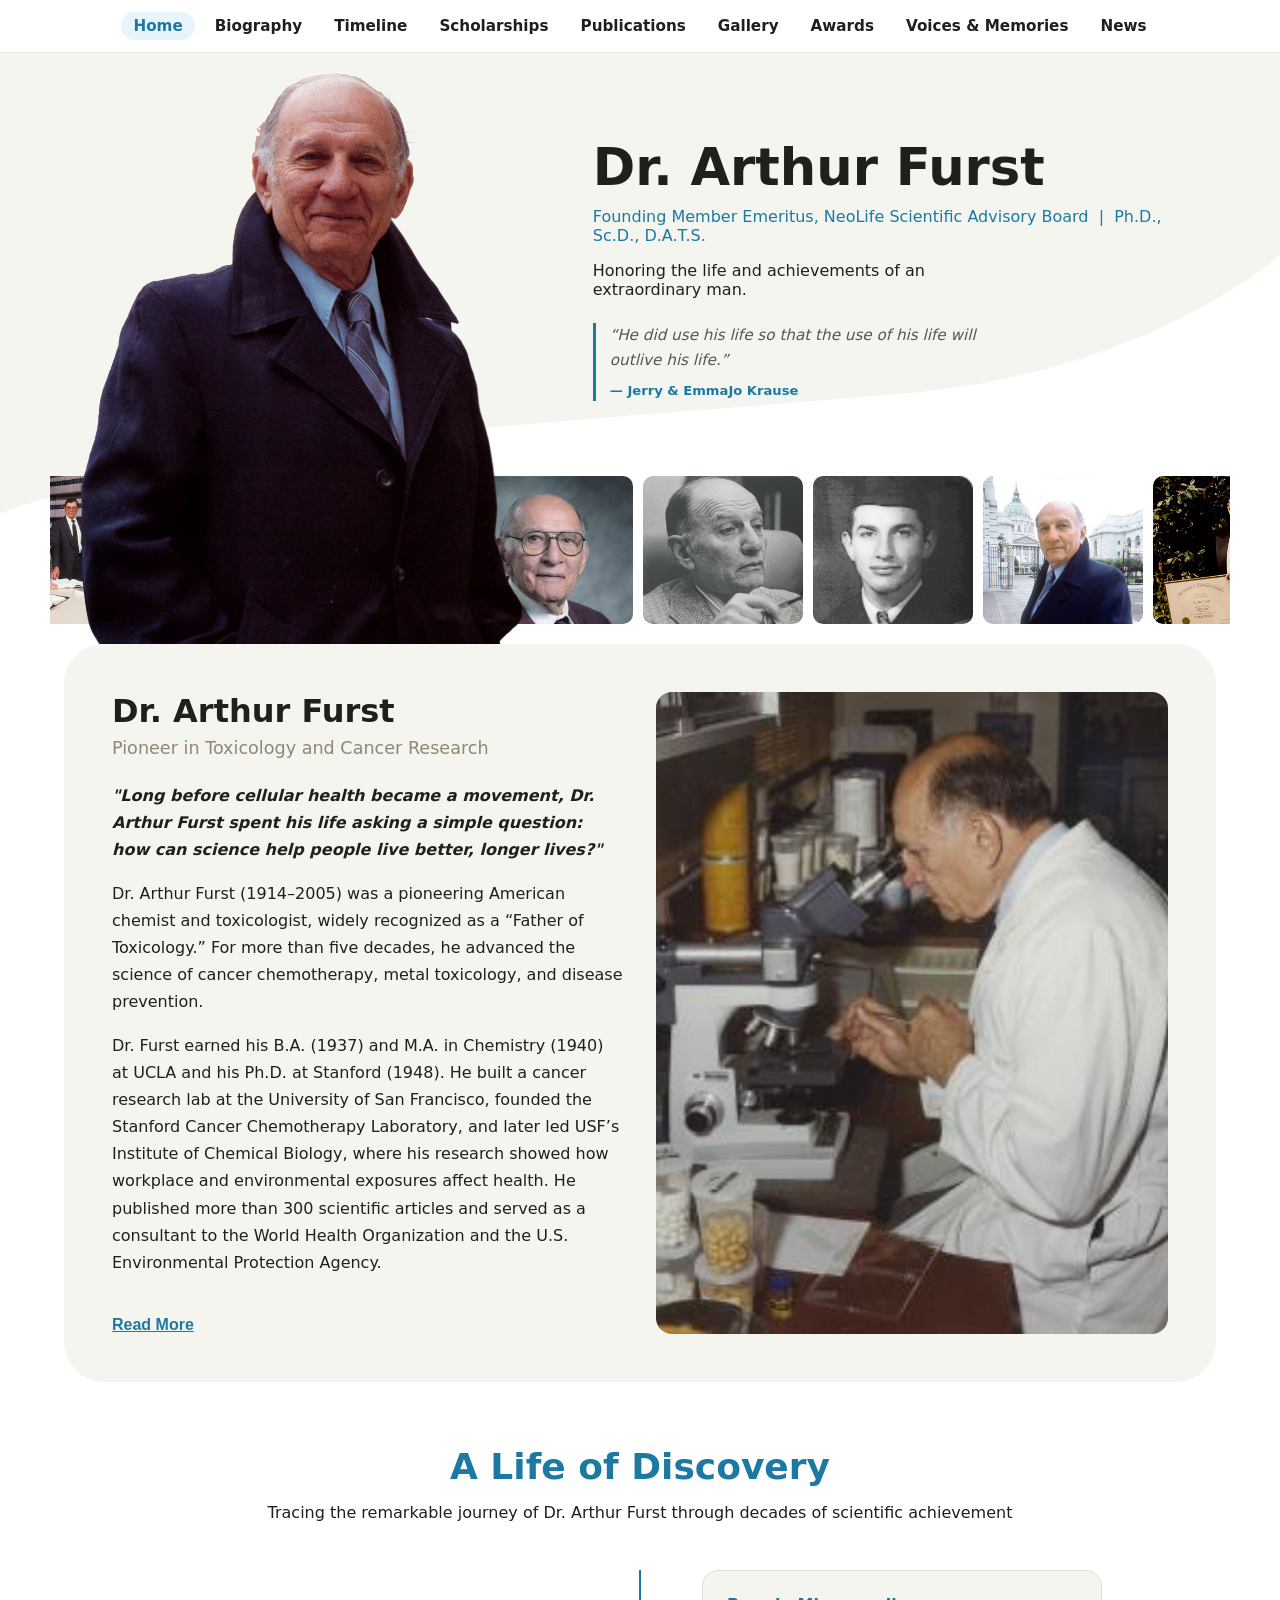
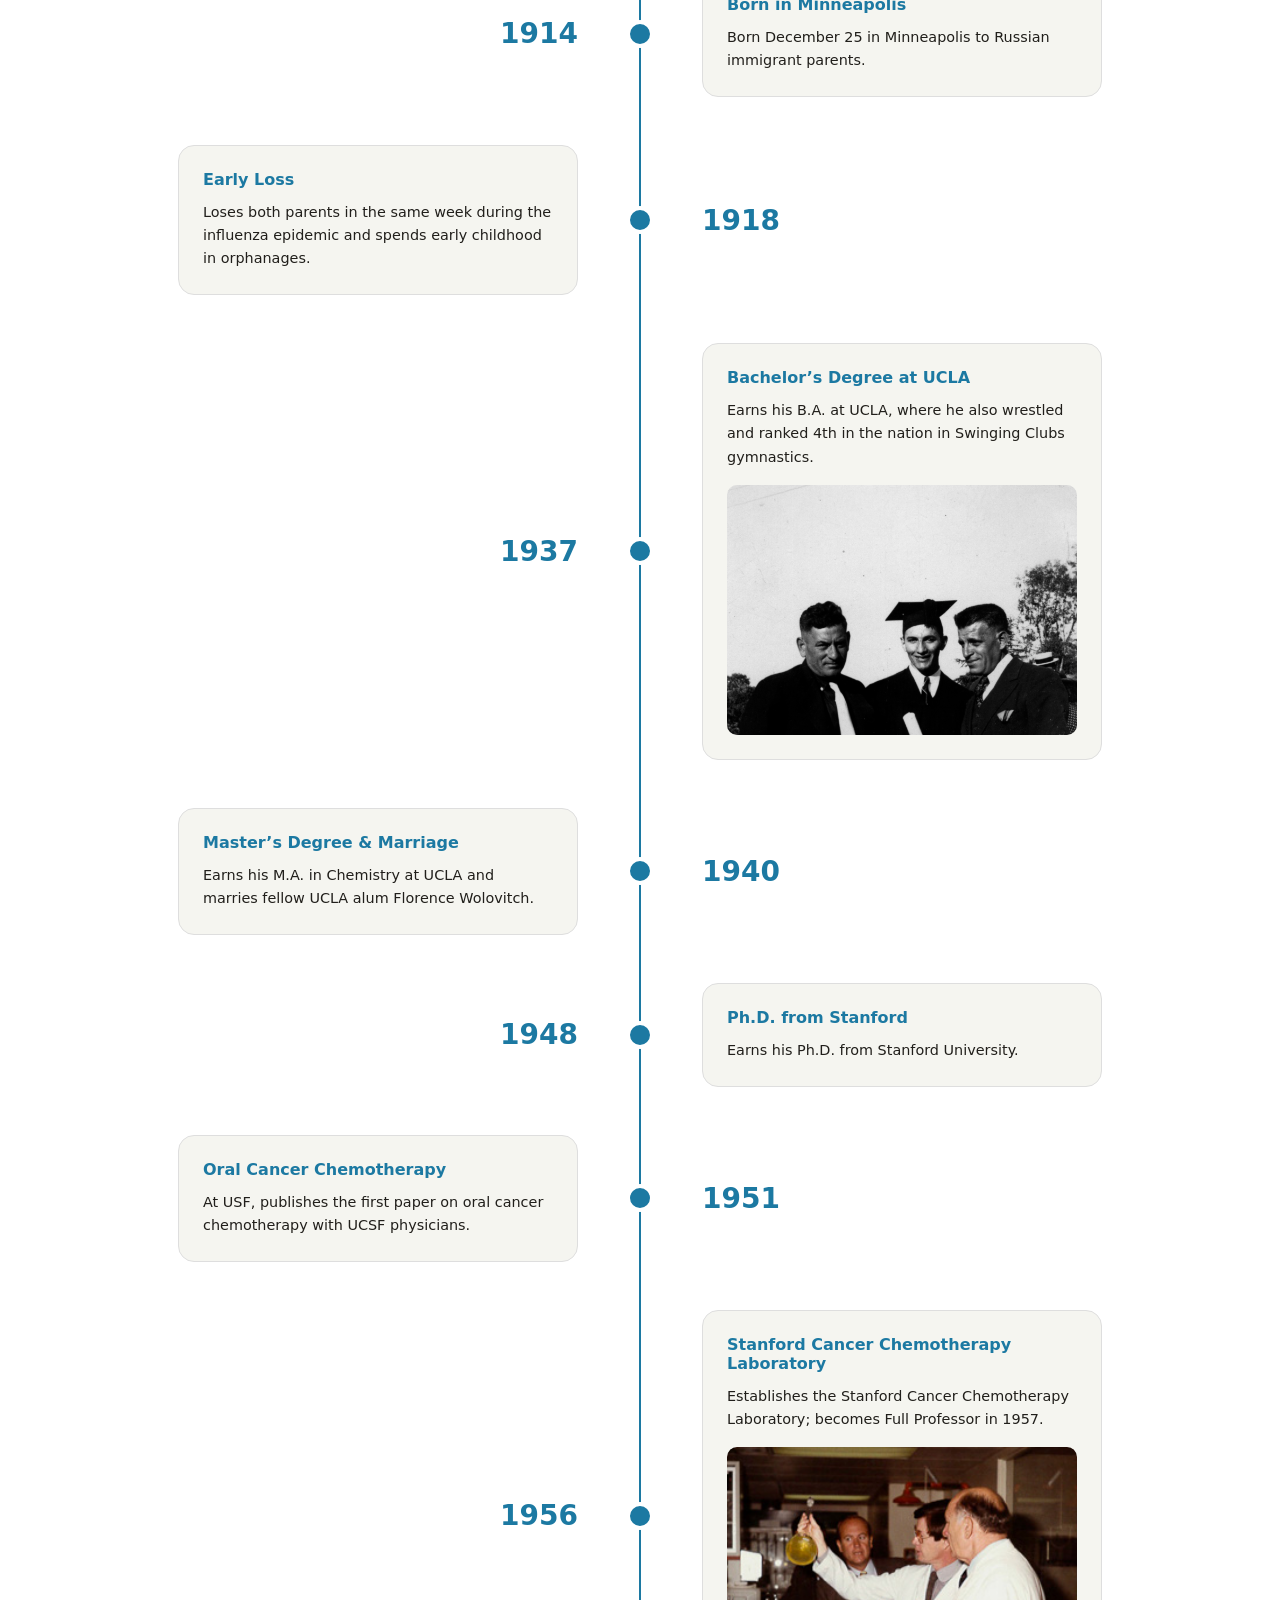
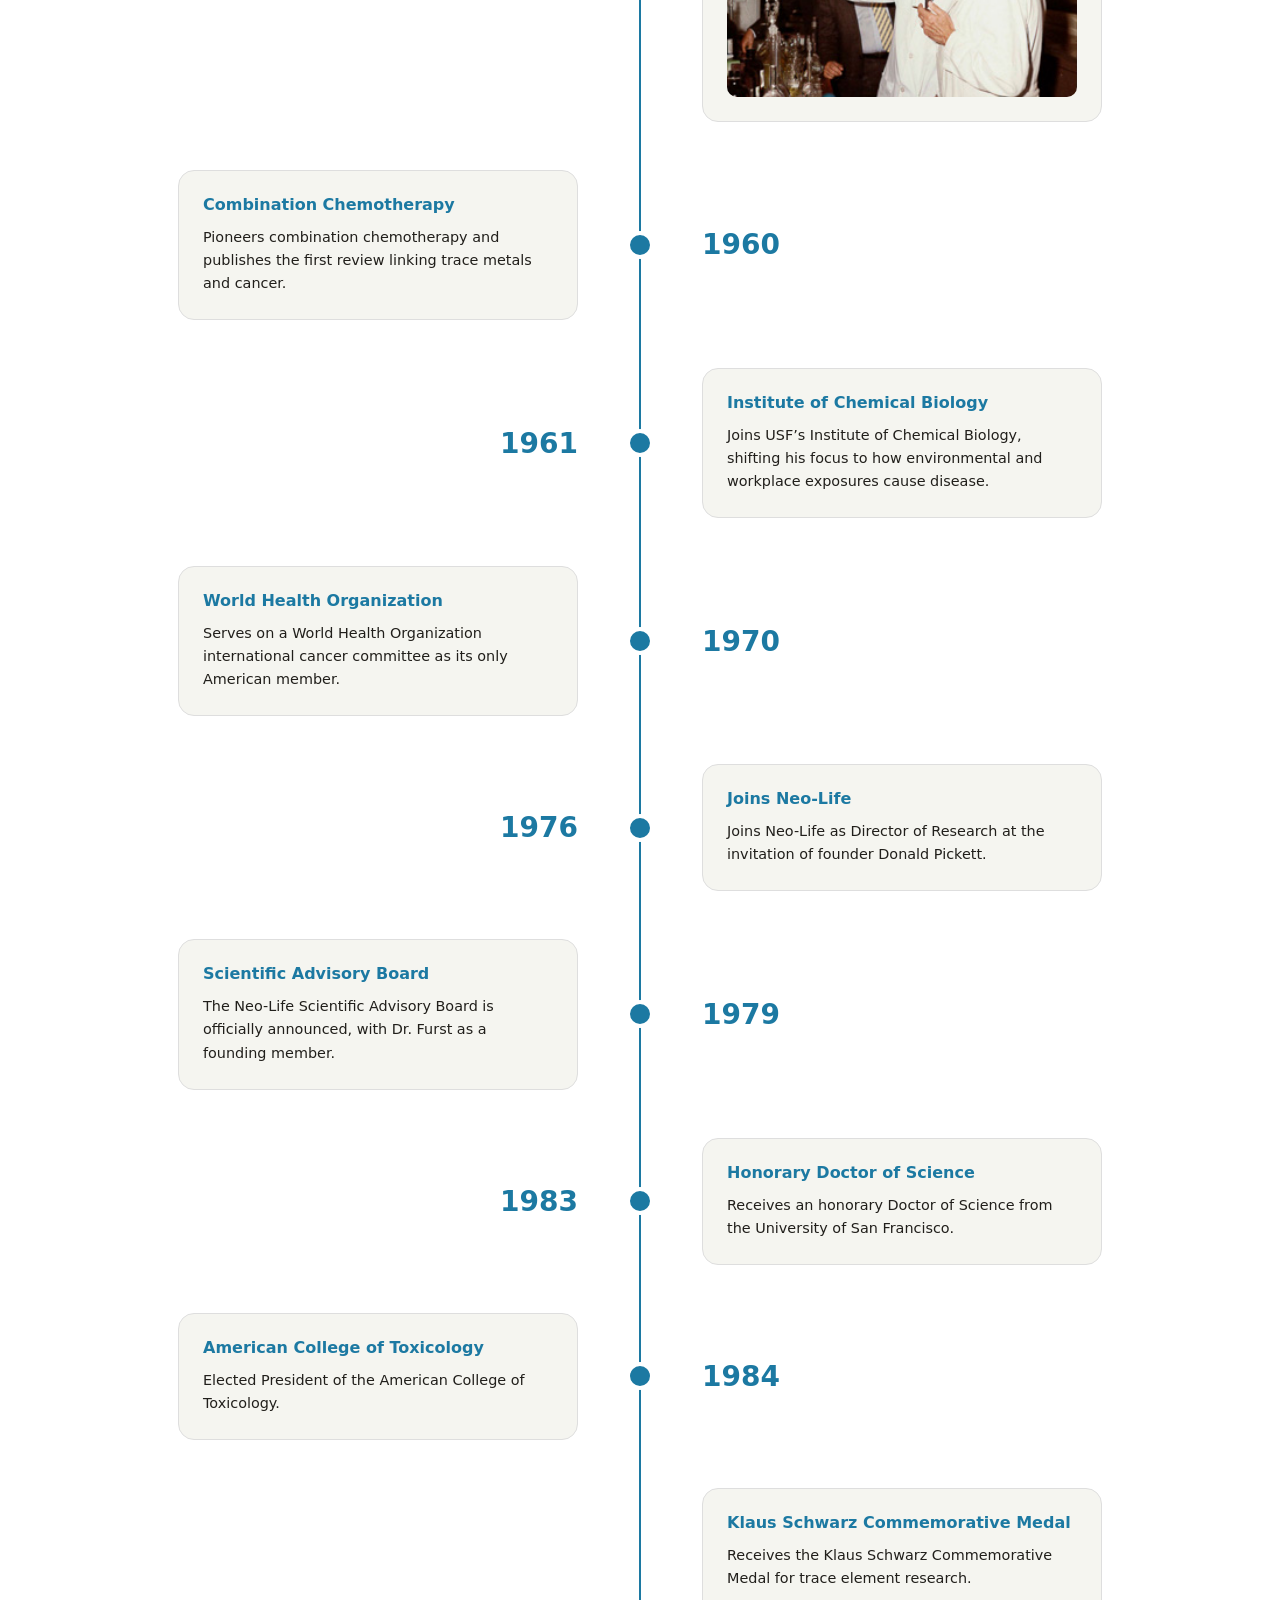
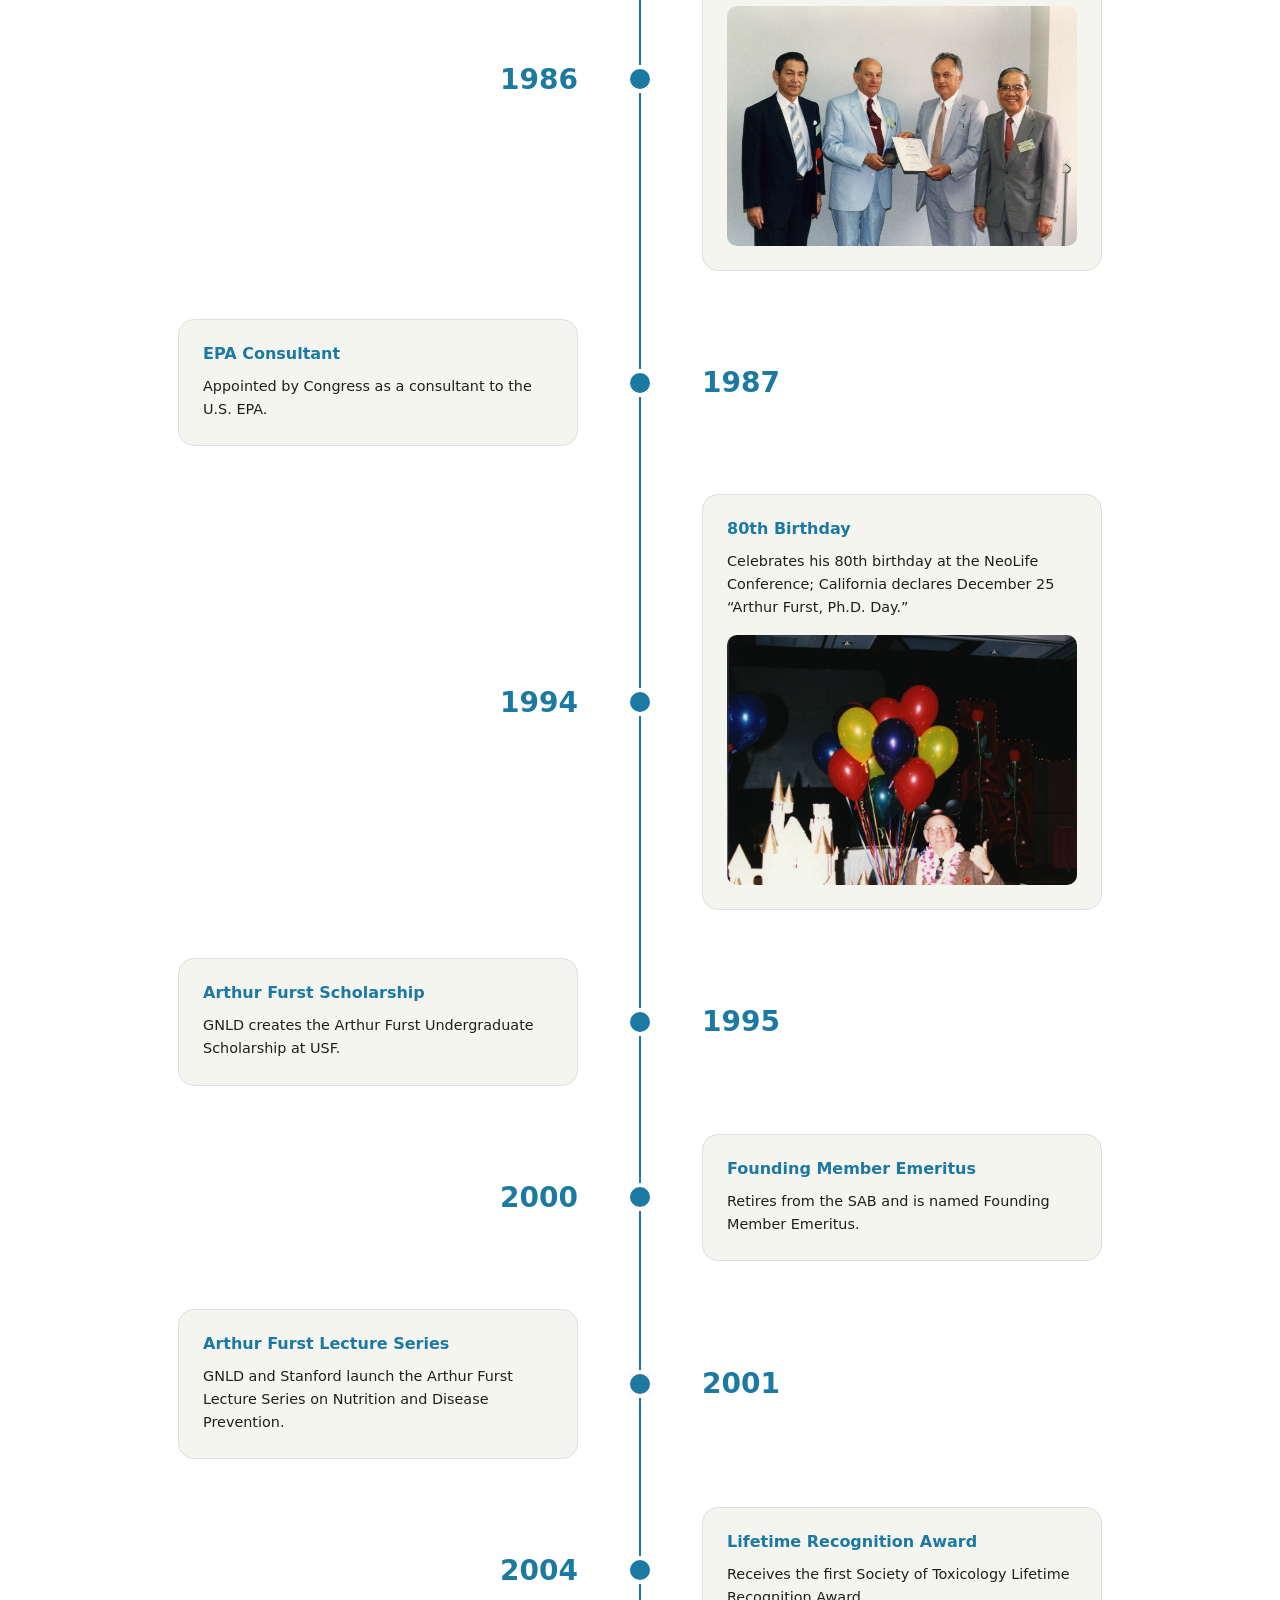
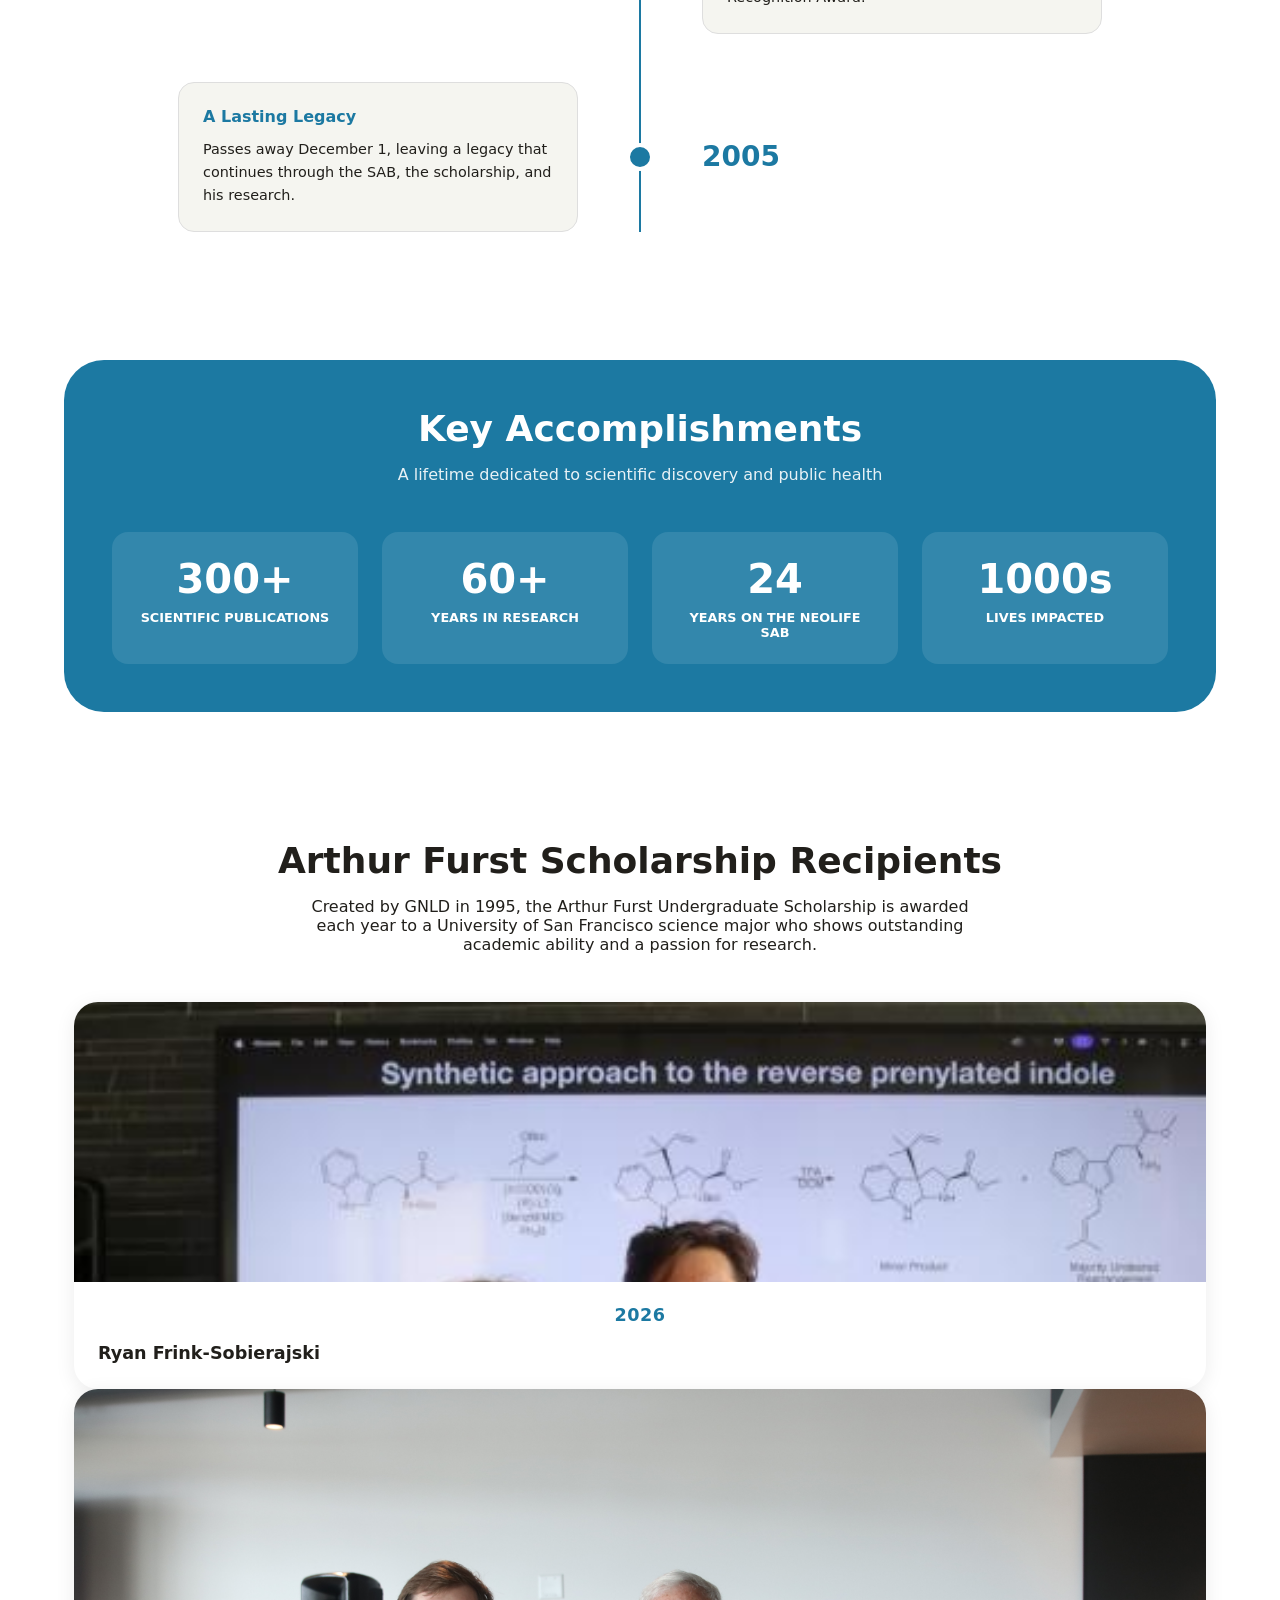
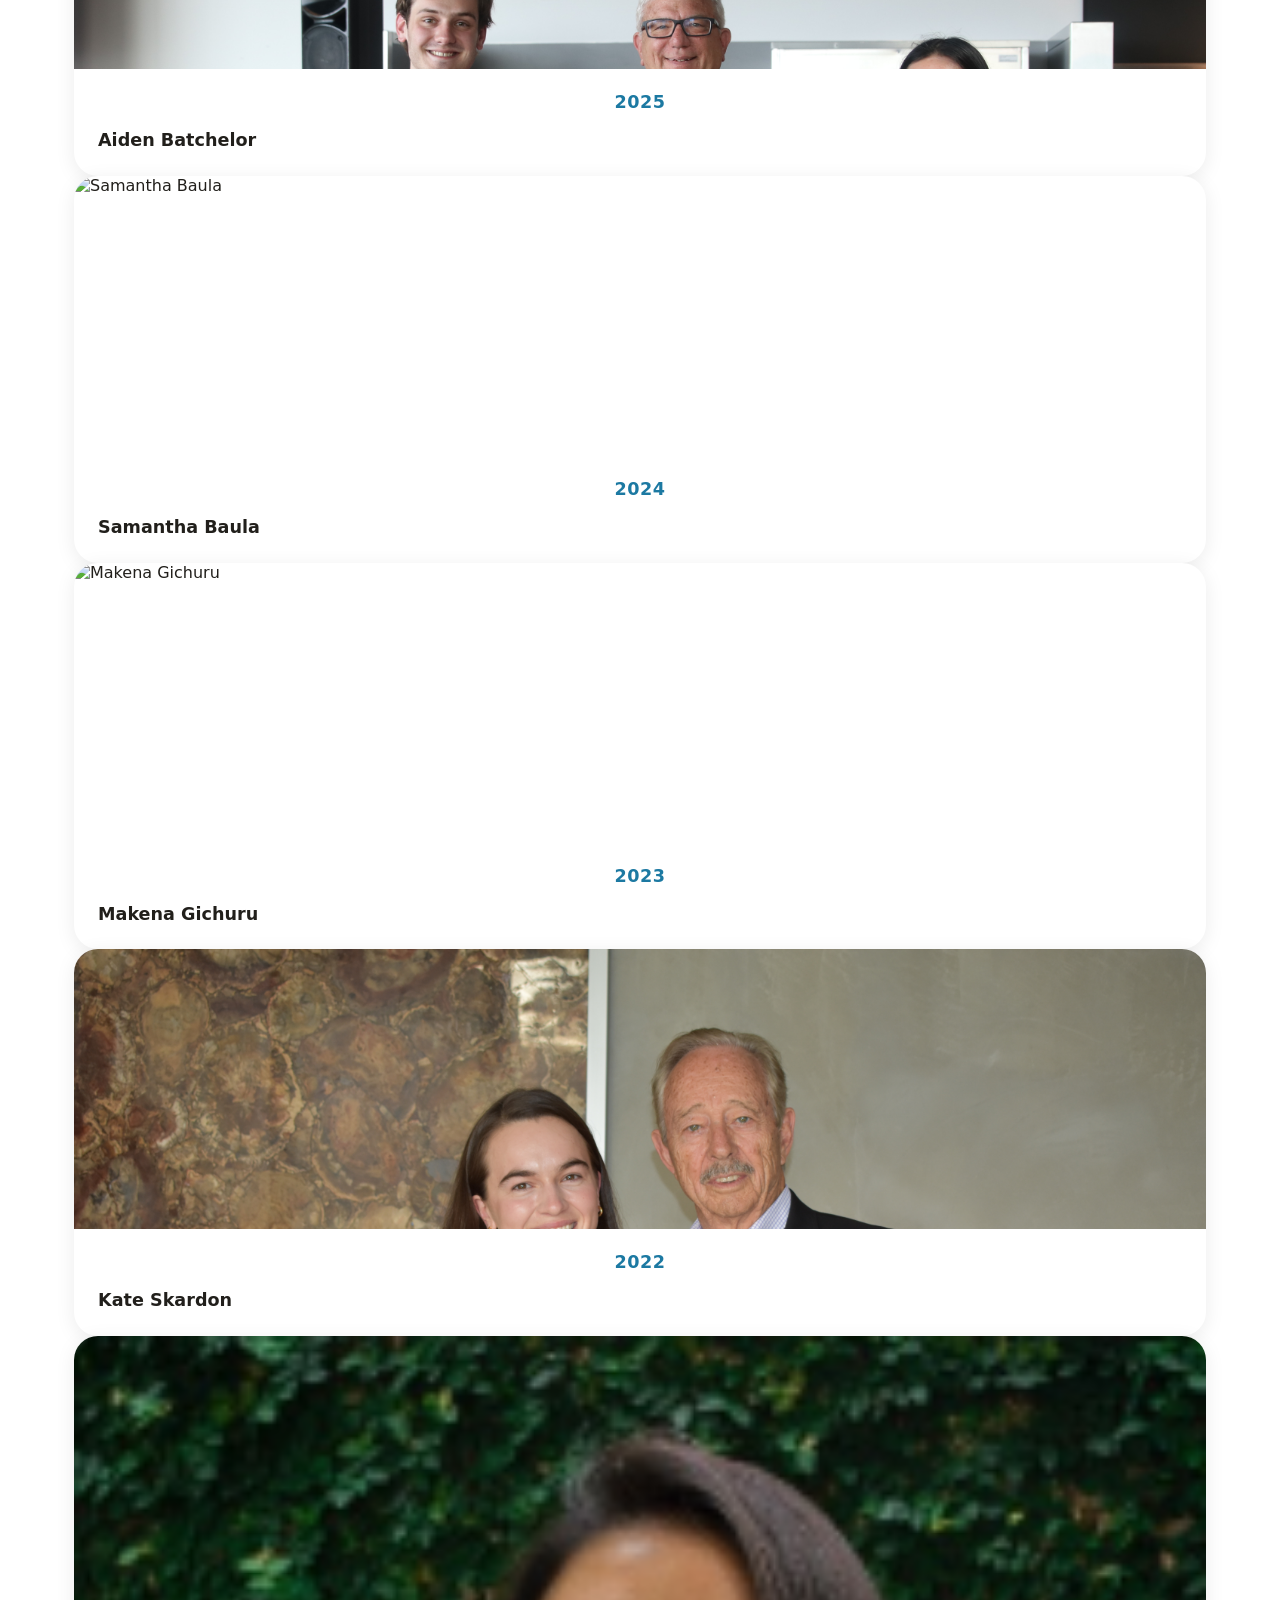
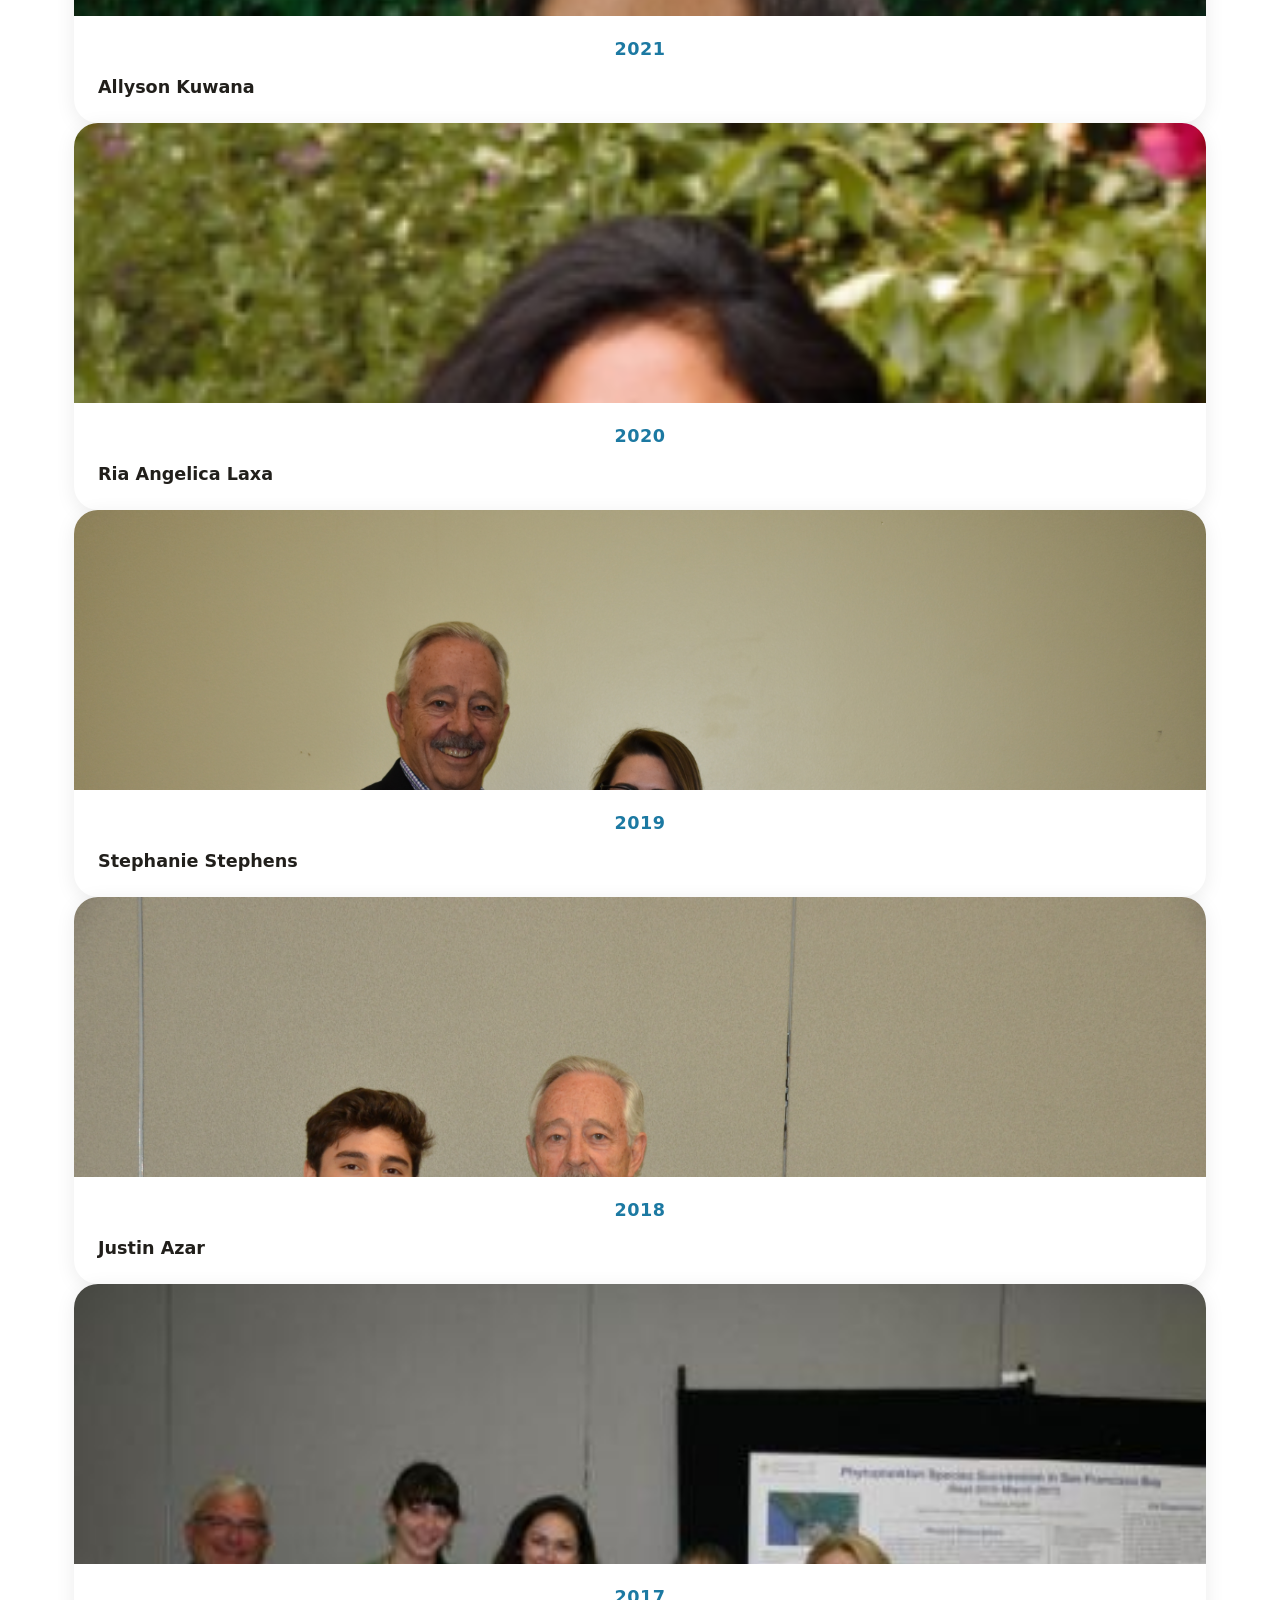
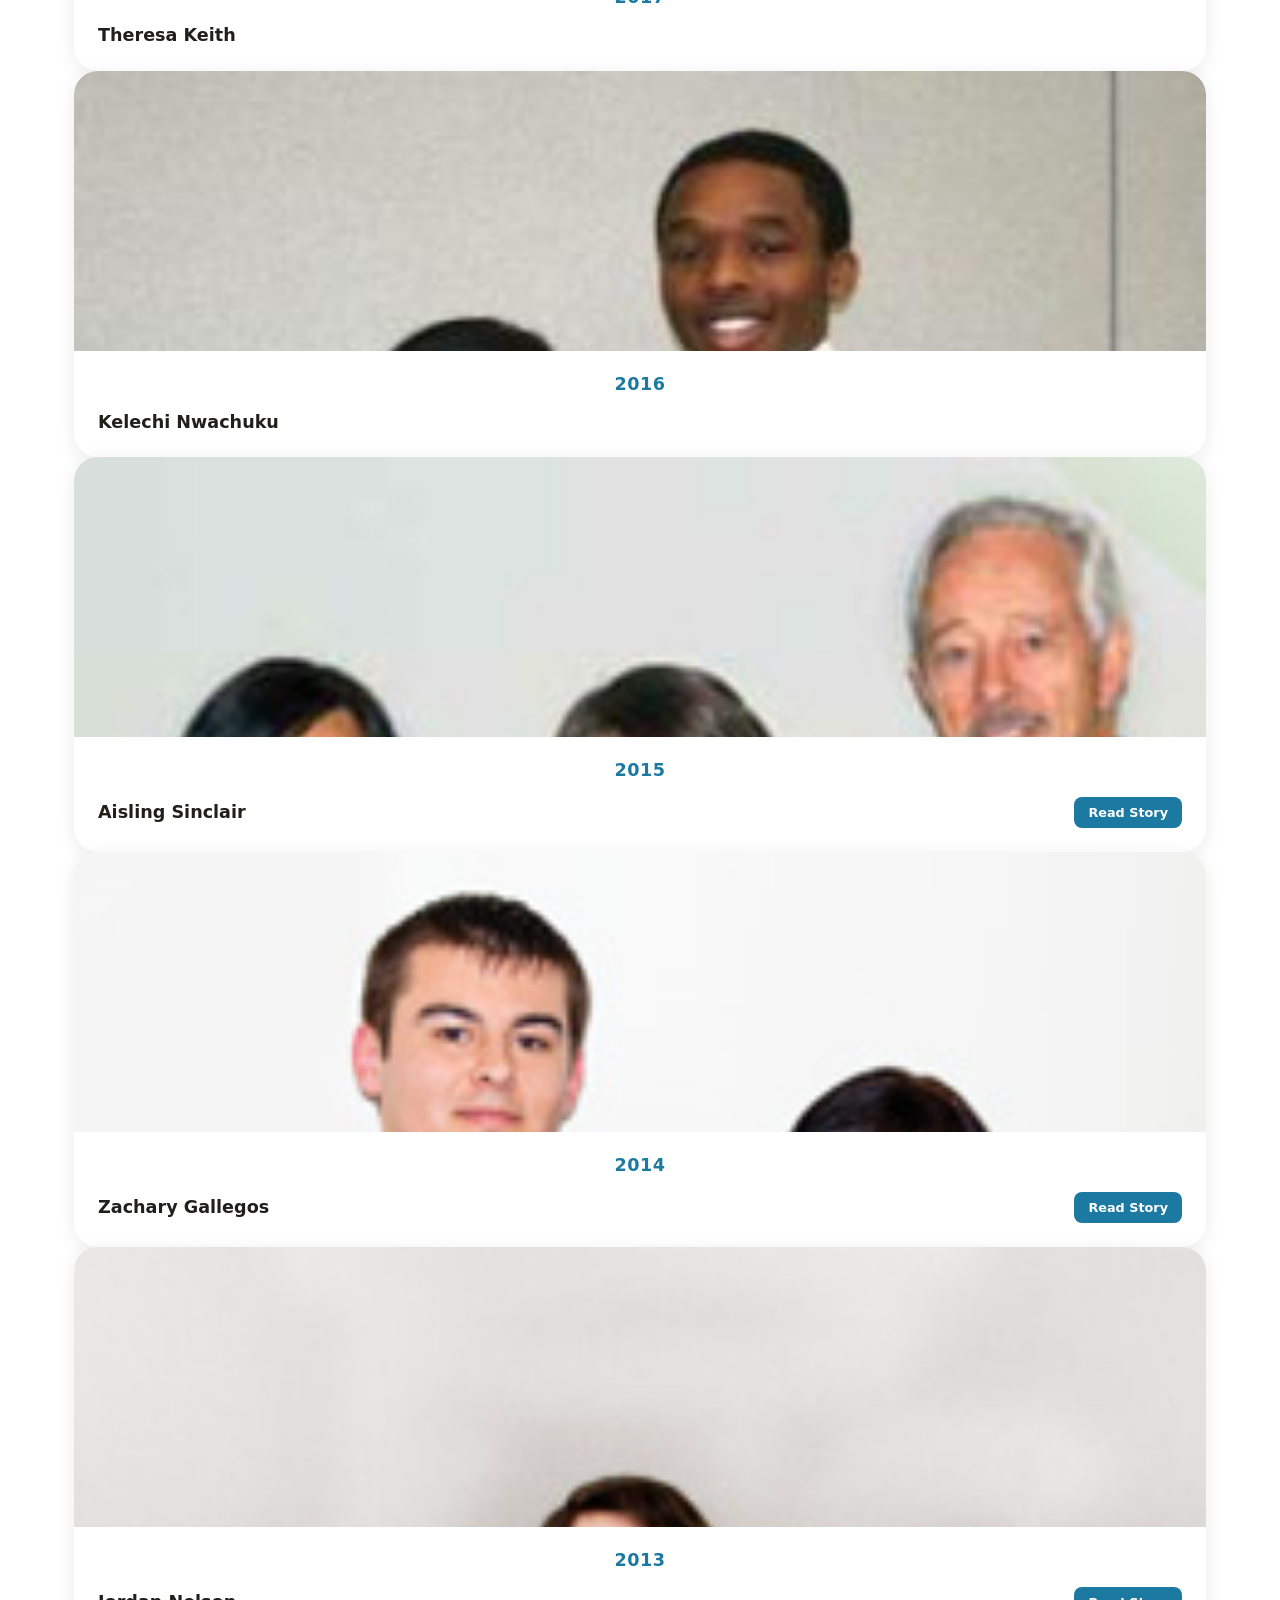
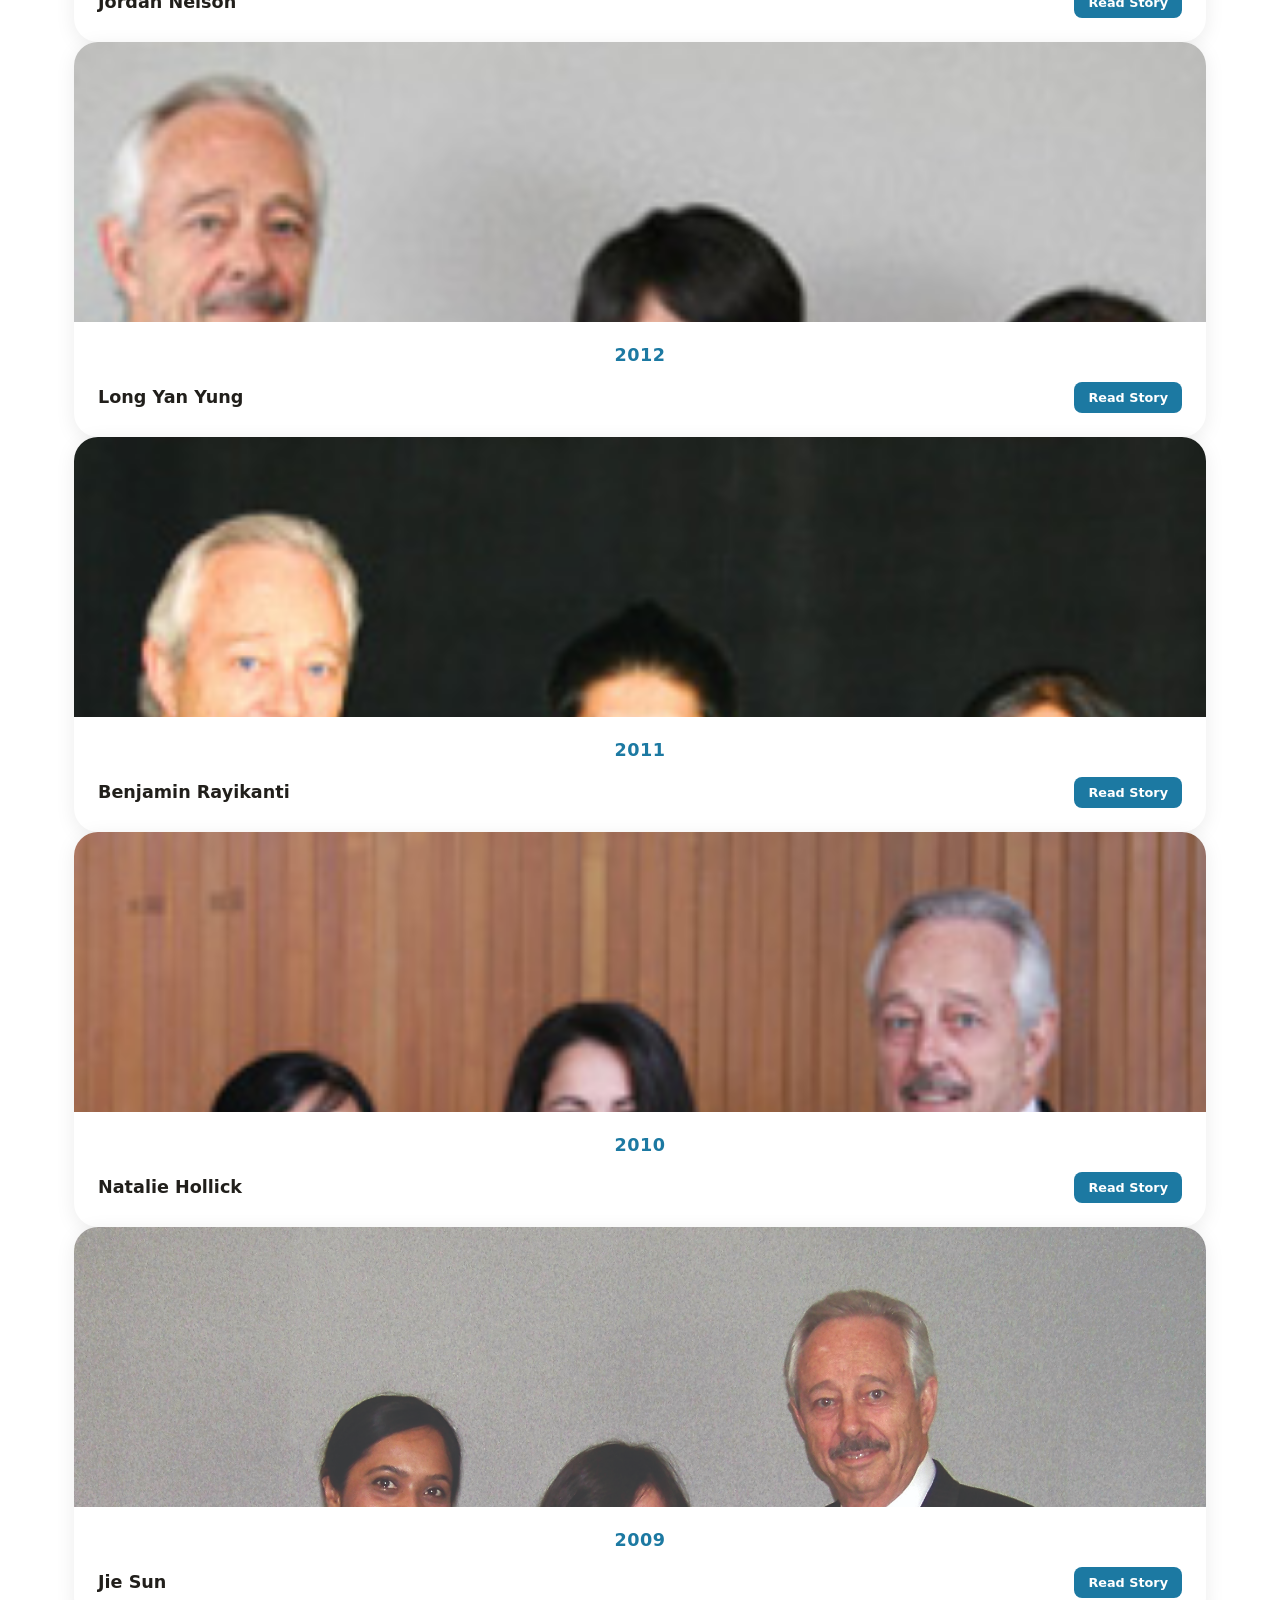
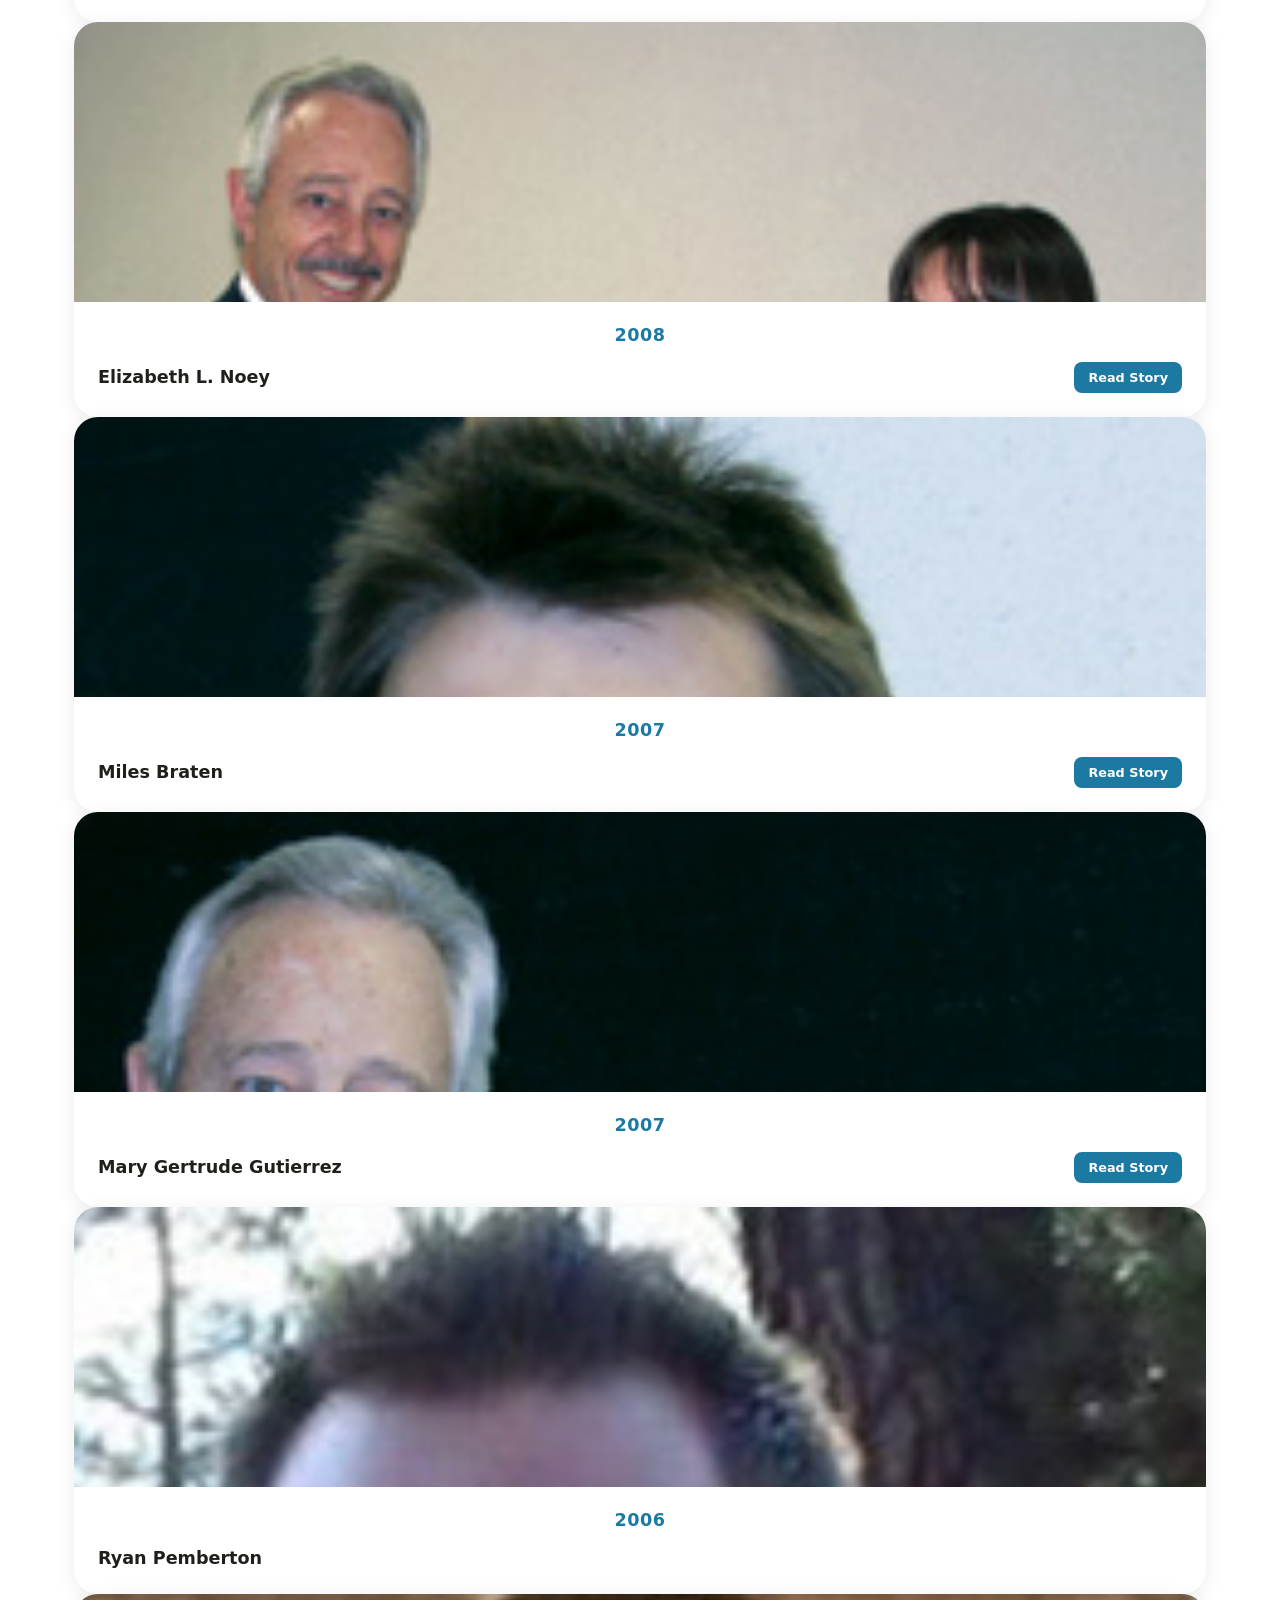
==== commit 0c4047ce: "content: update footer dates and publication count on archive pages" ====
--- a/index.html
+++ b/index.html
@@ -1,55 +1,1382 @@
 <!DOCTYPE html>
 <html lang="en">
 <head>
-  <meta charset="UTF-8">
-  <meta name="viewport" content="width=device-width, initial-scale=1">
-  <meta name="robots" content="noindex, nofollow">
-  <title>Dr. Arthur Furst | Coming Soon</title>
-  <link rel="preconnect" href="https://fonts.googleapis.com">
-  <link rel="preconnect" href="https://fonts.gstatic.com" crossorigin>
-  <link href="https://fonts.googleapis.com/css2?family=Cormorant+Garamond:wght@500;600&family=Source+Sans+3:wght@400&display=swap" rel="stylesheet">
-  <style>
-    :root {
-      --blue: #1c79a2;
-      --bg: #f5f5f0;
-      --text: #211f1b;
-    }
-    * { box-sizing: border-box; margin: 0; padding: 0; }
-    html, body { height: 100%; }
-    body {
-      background: var(--bg);
-      color: var(--text);
-      font-family: "Source Sans 3", "Helvetica Neue", Arial, sans-serif;
-      display: flex;
-      align-items: center;
-      justify-content: center;
-      padding: 2rem 1.5rem;
-      text-align: center;
-    }
-    main {
-      max-width: 36rem;
-      border-top: 3px solid var(--blue);
-      padding-top: 2.5rem;
-    }
-    h1 {
-      font-family: "Cormorant Garamond", Georgia, "Times New Roman", serif;
-      font-weight: 600;
-      font-size: clamp(2.5rem, 7vw, 4rem);
-      line-height: 1.1;
-      margin-bottom: 1.25rem;
-    }
-    p {
-      font-size: 1.125rem;
-      line-height: 1.6;
-    }
-    p + p { margin-top: 0.5rem; color: var(--blue); }
-  </style>
+  <meta charset="UTF-8" />
+  <meta name="viewport" content="width=device-width, initial-scale=1.0" />
+  <title>Dr. Arthur Furst &mdash; A Life of Discovery</title>
+  <link rel="stylesheet" href="css/styles.css">
+  <!-- jQuery (required for Slick Slider) -->
+  <script src="https://code.jquery.com/jquery-3.6.0.min.js"></script>
+  <!-- Slick Slider CSS -->
+  <link rel="stylesheet" type="text/css" href="https://cdn.jsdelivr.net/npm/slick-carousel@1.8.1/slick/slick.css"/>
+  <link rel="stylesheet" type="text/css" href="https://cdn.jsdelivr.net/npm/slick-carousel@1.8.1/slick/slick-theme.css"/>
+  <!-- GLightbox -->
+  <link rel="stylesheet" href="https://cdn.jsdelivr.net/npm/glightbox/dist/css/glightbox.min.css">
+  <script src="https://cdn.jsdelivr.net/npm/glightbox/dist/js/glightbox.min.js"></script>
 </head>
 <body>
-  <main>
+
+<nav>
+  <ul>
+    <li><a href="#">Home</a></li>
+    <li><a href="#biography">Biography</a></li>
+    <li><a href="#timeline">Timeline</a></li>
+    <li><a href="#scholarships">Scholarships</a></li>
+    <li><a href="#publications">Publications</a></li>
+    <li><a href="#gallery">Gallery</a></li>
+    <li><a href="#awards">Awards</a></li>
+    <li><a href="#testimonials">Voices &amp; Memories</a></li>
+    <li><a href="#news">News</a></li>
+  </ul>
+</nav>
+
+<!-- Hero Desktop -->
+<section class="hero-desktop">
+  <svg class="hero-bg-svg" viewBox="0 0 1287.5 509.5" preserveAspectRatio="xMidYMid slice" fill="none">
+    <path d="M2.71797e-05 0L0 509.5C68.5 354 469.5 344.5 847 312C1149 286 1267.5 98.8333 1287.5 0H2.71797e-05Z" fill="#F5F5F0"/>
+  </svg>
+  <div class="hero-inner">
+    <div class="film-strip-wrapper">
+      <div class="film-scroll">
+        <img src="assets/images/hero/film-1.png" alt="" loading="eager" />
+        <img src="assets/images/hero/film-2.png" alt="" loading="eager" />
+        <img src="assets/images/hero/film-3.png" alt="" loading="eager" />
+        <img src="assets/images/hero/film-4.png" alt="" loading="eager" />
+        <img src="assets/images/hero/film-5.jpg" alt="" loading="eager" />
+        <img src="assets/images/hero/film-6.png" alt="" loading="eager" />
+        <img src="assets/images/hero/film-7.jpg" alt="" loading="eager" />
+        <img src="assets/images/gallery/professional/philosophy_5.jpg" alt="Dr. Arthur Furst discussing philosophy" loading="eager" />
+        <img src="assets/images/gallery/professional/1977 Don Pickett gives USF Henry Clay Hall Award to AF 1.jpg" alt="Dr. Arthur Furst receiving USF Henry Clay Hall Award in 1977" loading="eager" />
+        <img src="assets/images/hero/film-1.png" alt="" loading="eager" />
+        <img src="assets/images/hero/film-2.png" alt="" loading="eager" />
+        <img src="assets/images/hero/film-3.png" alt="" loading="eager" />
+        <img src="assets/images/hero/film-4.png" alt="" loading="eager" />
+        <img src="assets/images/hero/film-5.jpg" alt="" loading="eager" />
+        <img src="assets/images/hero/film-6.png" alt="" loading="eager" />
+        <img src="assets/images/hero/film-7.jpg" alt="" loading="eager" />
+        <img src="assets/images/gallery/professional/philosophy_5.jpg" alt="Dr. Arthur Furst discussing philosophy" loading="eager" />
+        <img src="assets/images/gallery/professional/1977 Don Pickett gives USF Henry Clay Hall Award to AF 1.jpg" alt="Dr. Arthur Furst receiving USF Henry Clay Hall Award in 1977" loading="eager" />
+      </div>
+    </div>
+    <div class="hero-portrait">
+      <img src="assets/images/hero/portrait.png" alt="Dr. Arthur Furst" />
+    </div>
+    <div class="hero-text">
+      <div>
+        <h1>Dr. Arthur Furst</h1>
+        <p class="subtitle">Founding Member Emeritus, NeoLife Scientific Advisory Board &nbsp;|&nbsp; Ph.D., Sc.D., D.A.T.S.</p>
+        <p class="tagline">Honoring the life and achievements of an extraordinary man.</p>
+        <blockquote class="hero-quote">
+          &ldquo;He did use his life so that the use of his life will outlive his life.&rdquo;
+          <cite>&mdash; Jerry &amp; EmmaJo Krause</cite>
+        </blockquote>
+      </div>
+    </div>
+  </div>
+</section>
+
+<!-- Hero Mobile -->
+<section class="hero-mobile">
+  <div class="hero-mobile-bg"></div>
+  <div class="hero-mobile-portrait"><img src="assets/images/hero/portrait.png" alt="Dr. Arthur Furst" /></div>
+  <div class="hero-mobile-text">
     <h1>Dr. Arthur Furst</h1>
-    <p>This site is being updated.</p>
-    <p>Please check back soon.</p>
-  </main>
+    <p class="subtitle">Founding Member Emeritus, NeoLife Scientific Advisory Board | Ph.D., Sc.D., D.A.T.S.</p>
+    <p>Honoring the life and achievements of an extraordinary man.</p>
+  </div>
+  <div class="film-strip-mobile">
+    <div class="film-scroll-mobile">
+      <img src="assets/images/hero/film-1.png" alt="" loading="eager" />
+      <img src="assets/images/hero/film-2.png" alt="" loading="eager" />
+      <img src="assets/images/hero/film-3.png" alt="" loading="eager" />
+      <img src="assets/images/hero/film-4.png" alt="" loading="eager" />
+      <img src="assets/images/hero/film-5.jpg" alt="" loading="eager" />
+      <img src="assets/images/hero/film-6.png" alt="" loading="eager" />
+      <img src="assets/images/hero/film-7.jpg" alt="" loading="eager" />
+      <img src="assets/images/gallery/professional/philosophy_5.jpg" alt="Dr. Arthur Furst discussing philosophy" loading="eager" />
+      <img src="assets/images/gallery/professional/1977 Don Pickett gives USF Henry Clay Hall Award to AF 1.jpg" alt="Dr. Arthur Furst receiving USF Henry Clay Hall Award in 1977" loading="eager" />
+      <img src="assets/images/hero/film-1.png" alt="" loading="eager" />
+      <img src="assets/images/hero/film-2.png" alt="" loading="eager" />
+      <img src="assets/images/hero/film-3.png" alt="" loading="eager" />
+      <img src="assets/images/hero/film-4.png" alt="" loading="eager" />
+      <img src="assets/images/hero/film-5.jpg" alt="" loading="eager" />
+      <img src="assets/images/hero/film-6.png" alt="" loading="eager" />
+      <img src="assets/images/hero/film-7.jpg" alt="" loading="eager" />
+      <img src="assets/images/gallery/professional/philosophy_5.jpg" alt="Dr. Arthur Furst discussing philosophy" loading="eager" />
+      <img src="assets/images/gallery/professional/1977 Don Pickett gives USF Henry Clay Hall Award to AF 1.jpg" alt="Dr. Arthur Furst receiving USF Henry Clay Hall Award in 1977" loading="eager" />
+    </div>
+  </div>
+</section>
+
+<!-- Biography -->
+<section id="biography" style="background:#fff;">
+  <div class="container">
+    <div class="bio-card">
+      <div class="bio-grid">
+        <div>
+          <h2>Dr. Arthur Furst</h2>
+          <p class="bio-sub">Pioneer in Toxicology and Cancer Research</p>
+          <div class="bio-text">
+            <p class="bio-lead">"Long before cellular health became a movement, Dr. Arthur Furst spent his life asking a simple question: how can science help people live better, longer lives?"</p>
+            <p>Dr. Arthur Furst (1914&ndash;2005) was a pioneering American chemist and toxicologist, widely recognized as a &ldquo;Father of Toxicology.&rdquo; For more than five decades, he advanced the science of cancer chemotherapy, metal toxicology, and disease prevention.</p>
+            <p>Dr. Furst earned his B.A. (1937) and M.A. in Chemistry (1940) at UCLA and his Ph.D. at Stanford (1948). He built a cancer research lab at the University of San Francisco, founded the Stanford Cancer Chemotherapy Laboratory, and later led USF&rsquo;s Institute of Chemical Biology, where his research showed how workplace and environmental exposures affect health. He published more than 300 scientific articles and served as a consultant to the World Health Organization and the U.S. Environmental Protection Agency.</p>
+
+            <!-- Expanded content — hidden by default -->
+            <div id="bio-expanded" style="
+              max-height: 0;
+              overflow: hidden;
+              transition: max-height 0.5s ease, opacity 0.4s ease;
+              opacity: 0;
+            ">
+              <p style="margin-top: 16px;">In 1976, at the invitation of founder Donald Pickett, Dr. Furst joined Neo-Life as Director of Research and helped build what became the NeoLife Scientific Advisory Board. He retired from the SAB in 2000 and was named Founding Member Emeritus, remaining its &ldquo;spiritual leader.&rdquo;</p>
+              <p>His work shaped NeoLife innovations including Double Amino Acid Chelation for better mineral absorption, ToxGard, and BetaGard, which opened the door to NeoLife&rsquo;s carotenoid science.</p>
+            </div>
+          </div>
+
+          <button class="link-btn" id="bio-read-more" onclick="toggleBio(this)">Read More</button>
+        </div>
+        <div class="bio-img"><img src="assets/images/biography/biography-photo.jpg" alt="Dr. Arthur Furst" /></div>
+      </div>
+    </div>
+  </div>
+</section>
+
+
+<!-- Timeline -->
+<section id="timeline" style="background:#fff;">
+  <div class="container">
+    <div class="section-title">
+      <h2>A Life of Discovery</h2>
+      <p>Tracing the remarkable journey of Dr. Arthur Furst through decades of scientific achievement</p>
+    </div>
+    <div class="timeline-wrapper">
+      <div class="timeline-line"></div>
+      <div class="timeline-items">
+
+        <!-- 1914 -->
+        <div class="timeline-item">
+          <div class="timeline-item-inner"><div class="timeline-year-left">1914</div><div class="timeline-dot-wrap"><div class="timeline-dot"></div></div><div class="timeline-card-right"><div class="timeline-card"><h3>Born in Minneapolis</h3><p>Born December 25 in Minneapolis to Russian immigrant parents.</p></div></div></div>
+          <div class="timeline-mobile"><div class="timeline-mobile-dots"><div class="timeline-dot"></div><div class="timeline-mobile-line"></div></div><div class="timeline-mobile-content"><span class="year">1914</span><div class="timeline-mobile-card"><h3>Born in Minneapolis</h3><p>Born December 25 in Minneapolis to Russian immigrant parents.</p></div></div></div>
+        </div>
+
+        <!-- 1918 -->
+        <div class="timeline-item">
+          <div class="timeline-item-inner"><div class="timeline-card-left"><div class="timeline-card"><h3>Early Loss</h3><p>Loses both parents in the same week during the influenza epidemic and spends early childhood in orphanages.</p></div></div><div class="timeline-dot-wrap"><div class="timeline-dot"></div></div><div class="timeline-year-right">1918</div></div>
+          <div class="timeline-mobile"><div class="timeline-mobile-dots"><div class="timeline-dot"></div><div class="timeline-mobile-line"></div></div><div class="timeline-mobile-content"><span class="year">1918</span><div class="timeline-mobile-card"><h3>Early Loss</h3><p>Loses both parents in the same week during the influenza epidemic and spends early childhood in orphanages.</p></div></div></div>
+        </div>
+
+        <!-- 1937 -->
+        <div class="timeline-item">
+          <div class="timeline-item-inner"><div class="timeline-year-left">1937</div><div class="timeline-dot-wrap"><div class="timeline-dot"></div></div><div class="timeline-card-right"><div class="timeline-card"><h3>Bachelor&rsquo;s Degree at UCLA</h3><p>Earns his B.A. at UCLA, where he also wrestled and ranked 4th in the nation in Swinging Clubs gymnastics.</p><img src="assets/images/gallery/early/1937 UCLA.jpg" alt="Dr. Furst at UCLA in 1937" class="timeline-photo" loading="lazy"></div></div></div>
+          <div class="timeline-mobile"><div class="timeline-mobile-dots"><div class="timeline-dot"></div><div class="timeline-mobile-line"></div></div><div class="timeline-mobile-content"><span class="year">1937</span><div class="timeline-mobile-card"><h3>Bachelor&rsquo;s Degree at UCLA</h3><p>Earns his B.A. at UCLA, where he also wrestled and ranked 4th in the nation in Swinging Clubs gymnastics.</p><img src="assets/images/gallery/early/1937 UCLA.jpg" alt="Dr. Furst at UCLA in 1937" class="timeline-photo" loading="lazy"></div></div></div>
+        </div>
+
+        <!-- 1940 -->
+        <div class="timeline-item">
+          <div class="timeline-item-inner"><div class="timeline-card-left"><div class="timeline-card"><h3>Master&rsquo;s Degree &amp; Marriage</h3><p>Earns his M.A. in Chemistry at UCLA and marries fellow UCLA alum Florence Wolovitch.</p></div></div><div class="timeline-dot-wrap"><div class="timeline-dot"></div></div><div class="timeline-year-right">1940</div></div>
+          <div class="timeline-mobile"><div class="timeline-mobile-dots"><div class="timeline-dot"></div><div class="timeline-mobile-line"></div></div><div class="timeline-mobile-content"><span class="year">1940</span><div class="timeline-mobile-card"><h3>Master&rsquo;s Degree &amp; Marriage</h3><p>Earns his M.A. in Chemistry at UCLA and marries fellow UCLA alum Florence Wolovitch.</p></div></div></div>
+        </div>
+
+        <!-- 1948 -->
+        <div class="timeline-item">
+          <div class="timeline-item-inner"><div class="timeline-year-left">1948</div><div class="timeline-dot-wrap"><div class="timeline-dot"></div></div><div class="timeline-card-right"><div class="timeline-card"><h3>Ph.D. from Stanford</h3><p>Earns his Ph.D. from Stanford University.</p></div></div></div>
+          <div class="timeline-mobile"><div class="timeline-mobile-dots"><div class="timeline-dot"></div><div class="timeline-mobile-line"></div></div><div class="timeline-mobile-content"><span class="year">1948</span><div class="timeline-mobile-card"><h3>Ph.D. from Stanford</h3><p>Earns his Ph.D. from Stanford University.</p></div></div></div>
+        </div>
+
+        <!-- 1951 -->
+        <div class="timeline-item">
+          <div class="timeline-item-inner"><div class="timeline-card-left"><div class="timeline-card"><h3>Oral Cancer Chemotherapy</h3><p>At USF, publishes the first paper on oral cancer chemotherapy with UCSF physicians.</p></div></div><div class="timeline-dot-wrap"><div class="timeline-dot"></div></div><div class="timeline-year-right">1951</div></div>
+          <div class="timeline-mobile"><div class="timeline-mobile-dots"><div class="timeline-dot"></div><div class="timeline-mobile-line"></div></div><div class="timeline-mobile-content"><span class="year">1951</span><div class="timeline-mobile-card"><h3>Oral Cancer Chemotherapy</h3><p>At USF, publishes the first paper on oral cancer chemotherapy with UCSF physicians.</p></div></div></div>
+        </div>
+
+        <!-- 1956 -->
+        <div class="timeline-item">
+          <div class="timeline-item-inner"><div class="timeline-year-left">1956</div><div class="timeline-dot-wrap"><div class="timeline-dot"></div></div><div class="timeline-card-right"><div class="timeline-card"><h3>Stanford Cancer Chemotherapy Laboratory</h3><p>Establishes the Stanford Cancer Chemotherapy Laboratory; becomes Full Professor in 1957.</p><img src="assets/images/gallery/professional/lab1.jpg" alt="Dr. Furst in the laboratory" class="timeline-photo" loading="lazy"></div></div></div>
+          <div class="timeline-mobile"><div class="timeline-mobile-dots"><div class="timeline-dot"></div><div class="timeline-mobile-line"></div></div><div class="timeline-mobile-content"><span class="year">1956</span><div class="timeline-mobile-card"><h3>Stanford Cancer Chemotherapy Laboratory</h3><p>Establishes the Stanford Cancer Chemotherapy Laboratory; becomes Full Professor in 1957.</p><img src="assets/images/gallery/professional/lab1.jpg" alt="Dr. Furst in the laboratory" class="timeline-photo" loading="lazy"></div></div></div>
+        </div>
+
+        <!-- 1960 -->
+        <div class="timeline-item">
+          <div class="timeline-item-inner"><div class="timeline-card-left"><div class="timeline-card"><h3>Combination Chemotherapy</h3><p>Pioneers combination chemotherapy and publishes the first review linking trace metals and cancer.</p></div></div><div class="timeline-dot-wrap"><div class="timeline-dot"></div></div><div class="timeline-year-right">1960</div></div>
+          <div class="timeline-mobile"><div class="timeline-mobile-dots"><div class="timeline-dot"></div><div class="timeline-mobile-line"></div></div><div class="timeline-mobile-content"><span class="year">1960</span><div class="timeline-mobile-card"><h3>Combination Chemotherapy</h3><p>Pioneers combination chemotherapy and publishes the first review linking trace metals and cancer.</p></div></div></div>
+        </div>
+
+        <!-- 1961 -->
+        <div class="timeline-item">
+          <div class="timeline-item-inner"><div class="timeline-year-left">1961</div><div class="timeline-dot-wrap"><div class="timeline-dot"></div></div><div class="timeline-card-right"><div class="timeline-card"><h3>Institute of Chemical Biology</h3><p>Joins USF&rsquo;s Institute of Chemical Biology, shifting his focus to how environmental and workplace exposures cause disease.</p></div></div></div>
+          <div class="timeline-mobile"><div class="timeline-mobile-dots"><div class="timeline-dot"></div><div class="timeline-mobile-line"></div></div><div class="timeline-mobile-content"><span class="year">1961</span><div class="timeline-mobile-card"><h3>Institute of Chemical Biology</h3><p>Joins USF&rsquo;s Institute of Chemical Biology, shifting his focus to how environmental and workplace exposures cause disease.</p></div></div></div>
+        </div>
+
+        <!-- 1970 -->
+        <div class="timeline-item">
+          <div class="timeline-item-inner"><div class="timeline-card-left"><div class="timeline-card"><h3>World Health Organization</h3><p>Serves on a World Health Organization international cancer committee as its only American member.</p></div></div><div class="timeline-dot-wrap"><div class="timeline-dot"></div></div><div class="timeline-year-right">1970</div></div>
+          <div class="timeline-mobile"><div class="timeline-mobile-dots"><div class="timeline-dot"></div><div class="timeline-mobile-line"></div></div><div class="timeline-mobile-content"><span class="year">1970</span><div class="timeline-mobile-card"><h3>World Health Organization</h3><p>Serves on a World Health Organization international cancer committee as its only American member.</p></div></div></div>
+        </div>
+
+        <!-- 1976 -->
+        <div class="timeline-item">
+          <div class="timeline-item-inner"><div class="timeline-year-left">1976</div><div class="timeline-dot-wrap"><div class="timeline-dot"></div></div><div class="timeline-card-right"><div class="timeline-card"><h3>Joins Neo-Life</h3><p>Joins Neo-Life as Director of Research at the invitation of founder Donald Pickett.</p></div></div></div>
+          <div class="timeline-mobile"><div class="timeline-mobile-dots"><div class="timeline-dot"></div><div class="timeline-mobile-line"></div></div><div class="timeline-mobile-content"><span class="year">1976</span><div class="timeline-mobile-card"><h3>Joins Neo-Life</h3><p>Joins Neo-Life as Director of Research at the invitation of founder Donald Pickett.</p></div></div></div>
+        </div>
+
+        <!-- 1979 -->
+        <div class="timeline-item">
+          <div class="timeline-item-inner"><div class="timeline-card-left"><div class="timeline-card"><h3>Scientific Advisory Board</h3><p>The Neo-Life Scientific Advisory Board is officially announced, with Dr. Furst as a founding member.</p></div></div><div class="timeline-dot-wrap"><div class="timeline-dot"></div></div><div class="timeline-year-right">1979</div></div>
+          <div class="timeline-mobile"><div class="timeline-mobile-dots"><div class="timeline-dot"></div><div class="timeline-mobile-line"></div></div><div class="timeline-mobile-content"><span class="year">1979</span><div class="timeline-mobile-card"><h3>Scientific Advisory Board</h3><p>The Neo-Life Scientific Advisory Board is officially announced, with Dr. Furst as a founding member.</p></div></div></div>
+        </div>
+
+        <!-- 1983 -->
+        <div class="timeline-item">
+          <div class="timeline-item-inner"><div class="timeline-year-left">1983</div><div class="timeline-dot-wrap"><div class="timeline-dot"></div></div><div class="timeline-card-right"><div class="timeline-card"><h3>Honorary Doctor of Science</h3><p>Receives an honorary Doctor of Science from the University of San Francisco.</p></div></div></div>
+          <div class="timeline-mobile"><div class="timeline-mobile-dots"><div class="timeline-dot"></div><div class="timeline-mobile-line"></div></div><div class="timeline-mobile-content"><span class="year">1983</span><div class="timeline-mobile-card"><h3>Honorary Doctor of Science</h3><p>Receives an honorary Doctor of Science from the University of San Francisco.</p></div></div></div>
+        </div>
+
+        <!-- 1984 -->
+        <div class="timeline-item">
+          <div class="timeline-item-inner"><div class="timeline-card-left"><div class="timeline-card"><h3>American College of Toxicology</h3><p>Elected President of the American College of Toxicology.</p></div></div><div class="timeline-dot-wrap"><div class="timeline-dot"></div></div><div class="timeline-year-right">1984</div></div>
+          <div class="timeline-mobile"><div class="timeline-mobile-dots"><div class="timeline-dot"></div><div class="timeline-mobile-line"></div></div><div class="timeline-mobile-content"><span class="year">1984</span><div class="timeline-mobile-card"><h3>American College of Toxicology</h3><p>Elected President of the American College of Toxicology.</p></div></div></div>
+        </div>
+
+        <!-- 1986 -->
+        <div class="timeline-item">
+          <div class="timeline-item-inner"><div class="timeline-year-left">1986</div><div class="timeline-dot-wrap"><div class="timeline-dot"></div></div><div class="timeline-card-right"><div class="timeline-card"><h3>Klaus Schwarz Commemorative Medal</h3><p>Receives the Klaus Schwarz Commemorative Medal for trace element research.</p><img src="assets/images/gallery/professional/1986 Klaus Schwarz Commemorative Medal 1986 - receiving award 3.jpg" alt="Dr. Furst receiving the Klaus Schwarz Commemorative Medal in 1986" class="timeline-photo" loading="lazy"></div></div></div>
+          <div class="timeline-mobile"><div class="timeline-mobile-dots"><div class="timeline-dot"></div><div class="timeline-mobile-line"></div></div><div class="timeline-mobile-content"><span class="year">1986</span><div class="timeline-mobile-card"><h3>Klaus Schwarz Commemorative Medal</h3><p>Receives the Klaus Schwarz Commemorative Medal for trace element research.</p><img src="assets/images/gallery/professional/1986 Klaus Schwarz Commemorative Medal 1986 - receiving award 3.jpg" alt="Dr. Furst receiving the Klaus Schwarz Commemorative Medal in 1986" class="timeline-photo" loading="lazy"></div></div></div>
+        </div>
+
+        <!-- 1987 -->
+        <div class="timeline-item">
+          <div class="timeline-item-inner"><div class="timeline-card-left"><div class="timeline-card"><h3>EPA Consultant</h3><p>Appointed by Congress as a consultant to the U.S. EPA.</p></div></div><div class="timeline-dot-wrap"><div class="timeline-dot"></div></div><div class="timeline-year-right">1987</div></div>
+          <div class="timeline-mobile"><div class="timeline-mobile-dots"><div class="timeline-dot"></div><div class="timeline-mobile-line"></div></div><div class="timeline-mobile-content"><span class="year">1987</span><div class="timeline-mobile-card"><h3>EPA Consultant</h3><p>Appointed by Congress as a consultant to the U.S. EPA.</p></div></div></div>
+        </div>
+
+        <!-- 1994 -->
+        <div class="timeline-item">
+          <div class="timeline-item-inner"><div class="timeline-year-left">1994</div><div class="timeline-dot-wrap"><div class="timeline-dot"></div></div><div class="timeline-card-right"><div class="timeline-card"><h3>80th Birthday</h3><p>Celebrates his 80th birthday at the NeoLife Conference; California declares December 25 &ldquo;Arthur Furst, Ph.D. Day.&rdquo;</p><img src="assets/images/gallery/neolife/80th bday w cake.jpg" alt="Dr. Furst's 80th birthday at the 1994 NeoLife Conference at Disney World" class="timeline-photo" loading="lazy"></div></div></div>
+          <div class="timeline-mobile"><div class="timeline-mobile-dots"><div class="timeline-dot"></div><div class="timeline-mobile-line"></div></div><div class="timeline-mobile-content"><span class="year">1994</span><div class="timeline-mobile-card"><h3>80th Birthday</h3><p>Celebrates his 80th birthday at the NeoLife Conference; California declares December 25 &ldquo;Arthur Furst, Ph.D. Day.&rdquo;</p><img src="assets/images/gallery/neolife/80th bday w cake.jpg" alt="Dr. Furst's 80th birthday at the 1994 NeoLife Conference at Disney World" class="timeline-photo" loading="lazy"></div></div></div>
+        </div>
+
+        <!-- 1995 -->
+        <div class="timeline-item">
+          <div class="timeline-item-inner"><div class="timeline-card-left"><div class="timeline-card"><h3>Arthur Furst Scholarship</h3><p>GNLD creates the Arthur Furst Undergraduate Scholarship at USF.</p></div></div><div class="timeline-dot-wrap"><div class="timeline-dot"></div></div><div class="timeline-year-right">1995</div></div>
+          <div class="timeline-mobile"><div class="timeline-mobile-dots"><div class="timeline-dot"></div><div class="timeline-mobile-line"></div></div><div class="timeline-mobile-content"><span class="year">1995</span><div class="timeline-mobile-card"><h3>Arthur Furst Scholarship</h3><p>GNLD creates the Arthur Furst Undergraduate Scholarship at USF.</p></div></div></div>
+        </div>
+
+        <!-- 2000 -->
+        <div class="timeline-item">
+          <div class="timeline-item-inner"><div class="timeline-year-left">2000</div><div class="timeline-dot-wrap"><div class="timeline-dot"></div></div><div class="timeline-card-right"><div class="timeline-card"><h3>Founding Member Emeritus</h3><p>Retires from the SAB and is named Founding Member Emeritus.</p></div></div></div>
+          <div class="timeline-mobile"><div class="timeline-mobile-dots"><div class="timeline-dot"></div><div class="timeline-mobile-line"></div></div><div class="timeline-mobile-content"><span class="year">2000</span><div class="timeline-mobile-card"><h3>Founding Member Emeritus</h3><p>Retires from the SAB and is named Founding Member Emeritus.</p></div></div></div>
+        </div>
+
+        <!-- 2001 -->
+        <div class="timeline-item">
+          <div class="timeline-item-inner"><div class="timeline-card-left"><div class="timeline-card"><h3>Arthur Furst Lecture Series</h3><p>GNLD and Stanford launch the Arthur Furst Lecture Series on Nutrition and Disease Prevention.</p></div></div><div class="timeline-dot-wrap"><div class="timeline-dot"></div></div><div class="timeline-year-right">2001</div></div>
+          <div class="timeline-mobile"><div class="timeline-mobile-dots"><div class="timeline-dot"></div><div class="timeline-mobile-line"></div></div><div class="timeline-mobile-content"><span class="year">2001</span><div class="timeline-mobile-card"><h3>Arthur Furst Lecture Series</h3><p>GNLD and Stanford launch the Arthur Furst Lecture Series on Nutrition and Disease Prevention.</p></div></div></div>
+        </div>
+
+        <!-- 2004 -->
+        <div class="timeline-item">
+          <div class="timeline-item-inner"><div class="timeline-year-left">2004</div><div class="timeline-dot-wrap"><div class="timeline-dot"></div></div><div class="timeline-card-right"><div class="timeline-card"><h3>Lifetime Recognition Award</h3><p>Receives the first Society of Toxicology Lifetime Recognition Award.</p></div></div></div>
+          <div class="timeline-mobile"><div class="timeline-mobile-dots"><div class="timeline-dot"></div><div class="timeline-mobile-line"></div></div><div class="timeline-mobile-content"><span class="year">2004</span><div class="timeline-mobile-card"><h3>Lifetime Recognition Award</h3><p>Receives the first Society of Toxicology Lifetime Recognition Award.</p></div></div></div>
+        </div>
+
+        <!-- 2005 -->
+        <div class="timeline-item">
+          <div class="timeline-item-inner"><div class="timeline-card-left"><div class="timeline-card"><h3>A Lasting Legacy</h3><p>Passes away December 1, leaving a legacy that continues through the SAB, the scholarship, and his research.</p></div></div><div class="timeline-dot-wrap"><div class="timeline-dot"></div></div><div class="timeline-year-right">2005</div></div>
+          <div class="timeline-mobile"><div class="timeline-mobile-dots"><div class="timeline-dot"></div></div><div class="timeline-mobile-content"><span class="year">2005</span><div class="timeline-mobile-card"><h3>A Lasting Legacy</h3><p>Passes away December 1, leaving a legacy that continues through the SAB, the scholarship, and his research.</p></div></div></div>
+        </div>
+
+      </div>
+    </div>
+  </div>
+</section>
+
+<!-- Accomplishments -->
+<section style="background:#fff;">
+  <div class="container">
+    <div class="accomplishments-card">
+      <div class="section-title"><h2>Key Accomplishments</h2><p>A lifetime dedicated to scientific discovery and public health</p></div>
+      <div class="stats-grid">
+        <div class="stat-card"><div class="stat-num">300+</div><div class="stat-label">Scientific Publications</div></div>
+        <div class="stat-card"><div class="stat-num">60+</div><div class="stat-label">Years in Research</div></div>
+        <div class="stat-card"><div class="stat-num">24</div><div class="stat-label">Years on the NeoLife SAB</div></div>
+        <div class="stat-card"><div class="stat-num">1000s</div><div class="stat-label">Lives Impacted</div></div>
+      </div>
+    </div>
+  </div>
+</section>
+
+
+<!-- Scholarships -->
+<section id="scholarships" style="background:#fff;">
+  <div class="container">
+    <div class="section-title">
+      <h2 style="color:#211f1b;">Arthur Furst Scholarship Recipients</h2>
+      <p style="max-width:700px;margin:0 auto;">Created by GNLD in 1995, the Arthur Furst Undergraduate Scholarship is awarded each year to a University of San Francisco science major who shows outstanding academic ability and a passion for research.</p>
+    </div>
+
+    <!-- Slider -->
+    <div class="scholars-slider-wrap">
+
+      <div class="scholars-track">
+
+        <div class="scholar-slide">
+          <div class="scholar-card">
+            <img src="assets/Scholarship/2026 Ryan Frink-Sobierajski/2026 Ryan Frink-Sobierajski.jpeg" alt="Ryan Frink-Sobierajski" />
+            <div class="scholar-info">
+              <span class="scholar-year">2026</span>
+              <h3>Ryan Frink-Sobierajski</h3>
+            </div>
+          </div>
+        </div>
+
+        <div class="scholar-slide">
+          <div class="scholar-card">
+            <img src="assets/Scholarship/2025 Aiden Batchelor/2025.JPG" alt="Aiden Batchelor" />
+            <div class="scholar-info">
+              <span class="scholar-year">2025</span>
+              <h3>Aiden Batchelor</h3>
+            </div>
+          </div>
+        </div>
+
+        <div class="scholar-slide">
+          <div class="scholar-card">
+            <img src="assets/Scholarship/2024 Samantha Baula/2024 Mark-Samantha 3.JPG" alt="Samantha Baula" />
+            <div class="scholar-info">
+              <span class="scholar-year">2024</span>
+              <h3>Samantha Baula</h3>
+            </div>
+          </div>
+        </div>
+
+        <div class="scholar-slide">
+          <div class="scholar-card">
+            <img src="assets/Scholarship/2023 Makena Gichuru/2023.JPG" alt="Makena Gichuru" />
+            <div class="scholar-info">
+              <span class="scholar-year">2023</span>
+              <h3>Makena Gichuru</h3>
+            </div>
+          </div>
+        </div>
+
+        <div class="scholar-slide">
+          <div class="scholar-card">
+            <img src="assets/Scholarship/2022 Kate Skardon/Kate Skardon-John Miller award 2022.JPG" alt="Kate Skardon" />
+            <div class="scholar-info">
+              <span class="scholar-year">2022</span>
+              <h3>Kate Skardon</h3>
+            </div>
+          </div>
+        </div>
+
+        <div class="scholar-slide">
+          <div class="scholar-card">
+            <img src="assets/Scholarship/2021 Allyson Kuwana/Allyson Kuwana 2021.png" alt="Allyson Kuwana" />
+            <div class="scholar-info">
+              <span class="scholar-year">2021</span>
+              <h3>Allyson Kuwana</h3>
+            </div>
+          </div>
+        </div>
+
+        <div class="scholar-slide">
+          <div class="scholar-card">
+            <img src="assets/Scholarship/2020 Ria Angelica Laxa/Ria Angelica T Laxa 2020.png" alt="Ria Angelica Laxa" />
+            <div class="scholar-info">
+              <span class="scholar-year">2020</span>
+              <h3>Ria Angelica Laxa</h3>
+            </div>
+          </div>
+        </div>
+
+        <div class="scholar-slide">
+          <div class="scholar-card">
+            <img src="assets/Scholarship/2019 Stephanie John/2019 John Stephanie_0862.JPG" alt="Stephanie Stephens" />
+            <div class="scholar-info">
+              <span class="scholar-year">2019</span>
+              <h3>Stephanie Stephens</h3>
+            </div>
+          </div>
+        </div>
+
+        <div class="scholar-slide">
+          <div class="scholar-card">
+            <img src="assets/Scholarship/2018 Justin Azar/Justin Azar-John Miller 2018.JPG" alt="Justin Azar" />
+            <div class="scholar-info">
+              <span class="scholar-year">2018</span>
+              <h3>Justin Azar</h3>
+            </div>
+          </div>
+        </div>
+
+        <div class="scholar-slide">
+          <div class="scholar-card">
+            <img src="assets/Scholarship/2017 Theresa Keith/Theresa Keith-Mark Lowman-Diane Clayton 2017_0_0.jpeg" alt="Theresa Keith " />
+            <div class="scholar-info">
+              <span class="scholar-year">2017</span>
+              <h3>Theresa Keith </h3>
+            </div>
+          </div>
+        </div>
+
+        <div class="scholar-slide">
+          <div class="scholar-card">
+            <img src="assets/Scholarship/2016 Kelechi Nwachuku/Kelechi Nwachuku-Anjana Srivastava 2016_0_0.jpg" alt="Kelechi Nwachuku " />
+            <div class="scholar-info">
+              <span class="scholar-year">2016</span>
+              <h3>Kelechi Nwachuku</h3>
+            </div>
+          </div>
+        </div>
+
+        <div class="scholar-slide">
+          <div class="scholar-card">
+            <img src="assets/Scholarship/2015AislingSinclair/aislingSinclair.jpg" alt="Aisling Sinclair" />
+            <div class="scholar-info">
+              <span class="scholar-year">2015</span>
+              <h3>Aisling Sinclair</h3>
+              <a href="assets/Scholarship/2015AislingSinclair/aislingSinclair.pdf" target="_blank" class="link-btn scholar-btn">Read Story</a>
+            </div>
+          </div>
+        </div>
+
+        <div class="scholar-slide">
+          <div class="scholar-card">
+            <img src="assets/Scholarship/2014 Zachary Gallegos/ArthurFurstWinner.jpg" alt="Zachary Gallegos" />
+            <div class="scholar-info">
+              <span class="scholar-year">2014</span>
+              <h3>Zachary Gallegos</h3>
+              <a href="assets/Scholarship/2014 Zachary Gallegos/2014 Zachary Gallegos.pdf" target="_blank" class="link-btn scholar-btn">Read Story</a>
+            </div>
+          </div>
+        </div>
+
+        <div class="scholar-slide">
+          <div class="scholar-card">
+            <img src="assets/Scholarship/2013 Jordan Nelson/IMG_4047-copy.jpg" alt="Jordan Nelson" />
+            <div class="scholar-info">
+              <span class="scholar-year">2013</span>
+              <h3>Jordan Nelson</h3>
+              <a href="assets/Scholarship/2013 Jordan Nelson/2013 Jordan Nelson.pdf" target="_blank" class="link-btn scholar-btn">Read Story</a>
+            </div>
+          </div>
+        </div>
+
+        <div class="scholar-slide">
+          <div class="scholar-card">
+            <img src="assets/Scholarship/2012 Long Yan Yung/Scholarship201205.jpg" alt="Long Yan Yung" />
+            <div class="scholar-info">
+              <span class="scholar-year">2012</span>
+              <h3>Long Yan Yung</h3>
+              <a href="assets/Scholarship/2012 Long Yan Yung/LongYanYungStoryUSF-rcvdJun15.pdf" target="_blank" class="link-btn scholar-btn">Read Story</a>
+            </div>
+          </div>
+        </div>
+
+        <div class="scholar-slide">
+          <div class="scholar-card">
+            <img src="assets/Scholarship/2011 Benjamin Rayikanti/2011-Benjamin-Rayikanti.jpg" alt="Benjamin Rayikanti" />
+            <div class="scholar-info">
+              <span class="scholar-year">2011</span>
+              <h3>Benjamin Rayikanti</h3>
+              <a href="assets/Scholarship/2011 Benjamin Rayikanti/furstAward_2011.pdf" target="_blank" class="link-btn scholar-btn">Read Story</a>
+            </div>
+          </div>
+        </div>
+
+        <div class="scholar-slide">
+          <div class="scholar-card">
+            <img src="assets/Scholarship/2010 Natalie Hollick/Award-2010-Natalie-Hollick.jpg" alt="Natalie Hollick" />
+            <div class="scholar-info">
+              <span class="scholar-year">2010</span>
+              <h3>Natalie Hollick</h3>
+              <a href="assets/Scholarship/2010 Natalie Hollick/FurstAward.pdf" target="_blank" class="link-btn scholar-btn">Read Story</a>
+            </div>
+          </div>
+        </div>
+
+        <div class="scholar-slide">
+          <div class="scholar-card">
+            <img src="assets/Scholarship/2009 Jie Sun/100_0113 2009 Jie Sun.jpg" alt="Jie Sun" />
+            <div class="scholar-info">
+              <span class="scholar-year">2009</span>
+              <h3>Jie Sun</h3>
+              <a href="assets/Scholarship/2009 Jie Sun/LifeStyle p16R.pdf" target="_blank" class="link-btn scholar-btn">Read Story</a>
+            </div>
+          </div>
+        </div>
+
+        <div class="scholar-slide">
+          <div class="scholar-card">
+            <img src="assets/Scholarship/2008 Elizabeth L. Noey/Elizabeth-L-Noey.jpg" alt="Elizabeth L. Noey" />
+            <div class="scholar-info">
+              <span class="scholar-year">2008</span>
+              <h3>Elizabeth L. Noey</h3>
+              <a href="assets/Scholarship/2008 Elizabeth L. Noey/2008 Elizabeth L. Noey.pdf" target="_blank" class="link-btn scholar-btn">Read Story</a>
+            </div>
+          </div>
+        </div>
+
+        <div class="scholar-slide">
+          <div class="scholar-card">
+            <img src="assets/Scholarship/2007 Miles Braten/John_Student-2007-Mary-Gertrude-Gutierrez-&-Miles-Braten.JPG" alt="Miles Braten" />
+            <div class="scholar-info">
+              <span class="scholar-year">2007</span>
+              <h3>Miles Braten</h3>
+              <a href="assets/Scholarship/2007 Miles Braten/2007 Miles Braten.pdf" target="_blank" class="link-btn scholar-btn">Read Story</a>
+            </div>
+          </div>
+        </div>
+
+        <div class="scholar-slide">
+          <div class="scholar-card">
+            <img src="assets/Scholarship/2007 Mary Gertrude Gutierrez/John_Student-2007-Mary-Gertrude-Gutierrez-&-Miles-Braten.JPG" alt="Mary Gertrude Gutierrez" />
+            <div class="scholar-info">
+              <span class="scholar-year">2007</span>
+              <h3>Mary Gertrude Gutierrez</h3>
+              <a href="assets/Scholarship/2007 Mary Gertrude Gutierrez/2007 Mary Gertrude Gutierrez.pdf" target="_blank" class="link-btn scholar-btn">Read Story</a>
+            </div>
+          </div>
+        </div>
+
+        <div class="scholar-slide">
+          <div class="scholar-card">
+            <img src="assets/Scholarship/2006 Ryan Pemberton/Ryan-Pemberton-linkedin-photo.jpg" alt="Ryan Pemberton" />
+            <div class="scholar-info">
+              <span class="scholar-year">2006</span>
+              <h3>Ryan Pemberton</h3>
+            </div>
+          </div>
+        </div>
+
+        <div class="scholar-slide">
+          <div class="scholar-card">
+            <img src="assets/Scholarship/2005 Colleen McShane/Colleen-McDonald.jpg" alt="Colleen McShane" />
+            <div class="scholar-info">
+              <span class="scholar-year">2005</span>
+              <h3>Colleen McShane</h3>
+            </div>
+          </div>
+        </div>
+
+        <div class="scholar-slide">
+          <div class="scholar-card">
+            <img src="assets/Scholarship/2004 Eliot S. Metzger/2004-Eliot-Metzger.jpg" alt="Eliot S. Metzger" />
+            <div class="scholar-info">
+              <span class="scholar-year">2004</span>
+              <h3>Eliot S. Metzger</h3>
+              <a href="assets/Scholarship/2004 Eliot S. Metzger/2004 Eliot S. Metzger.pdf" target="_blank" class="link-btn scholar-btn">Read Story</a>
+            </div>
+          </div>
+        </div>
+
+        <div class="scholar-slide">
+          <div class="scholar-card">
+            <img src="assets/Scholarship/2003 Brett Sharp/J-Miller-Brett-Sharp-AF.jpg" alt="Brett Sharp" />
+            <div class="scholar-info">
+              <span class="scholar-year">2003</span>
+              <h3>Brett Sharp</h3>
+              <a href="assets/Scholarship/2003 Brett Sharp/2003 Brett Sharp.pdf" target="_blank" class="link-btn scholar-btn">Read Story</a>
+            </div>
+          </div>
+        </div>
+
+        <div class="scholar-slide">
+          <div class="scholar-card">
+            <img src="assets/Scholarship/2002 Yuliya Zabiyaka/Yuliya.jpg" alt="Yuliya Zabiyaka" />
+            <div class="scholar-info">
+              <span class="scholar-year">2002</span>
+              <h3>Yuliya Zabiyaka</h3>
+              <a href="assets/Scholarship/2002 Yuliya Zabiyaka/2002 Yuliya Zabiyaka.pdf" target="_blank" class="link-btn scholar-btn">Read Story</a>
+            </div>
+          </div>
+        </div>
+
+        <div class="scholar-slide">
+          <div class="scholar-card">
+            <img src="assets/Scholarship/2001 Jennifer Sabado/Jennifer-Sabado.jpg" alt="Jennifer Sabado" />
+            <div class="scholar-info">
+              <span class="scholar-year">2001</span>
+              <h3>Jennifer Sabado</h3>
+              <a href="assets/Scholarship/2001 Jennifer Sabado/2001 Jennifer Sabado & other SAB.pdf" target="_blank" class="link-btn scholar-btn">Read Story</a>
+            </div>
+          </div>
+        </div>
+
+        <div class="scholar-slide">
+          <div class="scholar-card">
+            <img src="assets/Scholarship/1999-2000 Collin R. Elsea/Collin-R-Elsea-color.jpg" alt="Collin R. Elsea" />
+            <div class="scholar-info">
+              <span class="scholar-year">1999/2000</span>
+              <h3>Collin R. Elsea</h3>
+              <a href="assets/Scholarship/1999-2000 Collin R. Elsea/1999-2000 Collin R. Elsea.pdf" target="_blank" class="link-btn scholar-btn">Read Story</a>
+            </div>
+          </div>
+        </div>
+
+        <div class="scholar-slide">
+          <div class="scholar-card">
+            <img src="assets/Scholarship/1998 Saly Sisouvong/USF-Saly-Sisouvong-1998.jpg" alt="Saly Sisouvong" />
+            <div class="scholar-info">
+              <span class="scholar-year">1998</span>
+              <h3>Saly Sisouvong</h3>
+              <a href="assets/Scholarship/1998 Saly Sisouvong/1998 Saly Sisouvong.pdf" target="_blank" class="link-btn scholar-btn">Read Story</a>
+            </div>
+          </div>
+        </div>
+
+        <div class="scholar-slide">
+          <div class="scholar-card">
+            <img src="assets/Scholarship/1997 Raymond Sy/USF-Raymond-Sy-1997.jpg" alt="Raymond Sy" />
+            <div class="scholar-info">
+              <span class="scholar-year">1997</span>
+              <h3>Raymond Sy</h3>
+              <a href="assets/Scholarship/1997 Raymond Sy/1997 Raymond Sy.pdf" target="_blank" class="link-btn scholar-btn">Read Story</a>
+            </div>
+          </div>
+        </div>
+
+        <div class="scholar-slide">
+          <div class="scholar-card">
+            <img src="assets/Scholarship/1996 Rachel Bahr/J-Miller-Rachel-Bahr-AF.jpg" alt="Rachel Bahr" />
+            <div class="scholar-info">
+              <span class="scholar-year">1996</span>
+              <h3>Rachel Bahr</h3>
+              <a href="assets/Scholarship/1996 Rachel Bahr/1996 Rachel Bahr.pdf" target="_blank" class="link-btn scholar-btn">Read Story</a>
+            </div>
+          </div>
+        </div>
+
+        <div class="scholar-slide">
+          <div class="scholar-card">
+            <img src="assets/Scholarship/1995 Jennifer Carroll/1995-scholarship_recipient.jpg" alt="Jennifer Carroll" />
+            <div class="scholar-info">
+              <span class="scholar-year">1995</span>
+              <h3>Jennifer Carroll</h3>
+              <a href="assets/Scholarship/1995 Jennifer Carroll/1995 Jennifer Carroll.pdf" target="_blank" class="link-btn scholar-btn">Read Story</a>
+            </div>
+          </div>
+        </div>
+
+
+      </div><!-- /.scholars-track -->
+    </div><!-- /.scholars-slider-wrap -->
+
+    <!-- NAV CONTROLS — same pattern as testimonials -->
+    <div class="scholars-nav">
+      <button id="scholars-prev" class="testimonials-btn" aria-label="Previous">
+        <svg width="20" height="20" viewBox="0 0 24 24" fill="none" stroke="currentColor" stroke-width="2.5" stroke-linecap="round" stroke-linejoin="round"><polyline points="15 18 9 12 15 6"/></svg>
+      </button>
+      <button id="scholars-next" class="testimonials-btn" aria-label="Next">
+        <svg width="20" height="20" viewBox="0 0 24 24" fill="none" stroke="currentColor" stroke-width="2.5" stroke-linecap="round" stroke-linejoin="round"><polyline points="9 18 15 12 9 6"/></svg>
+      </button>
+    </div>
+
+  </div><!-- /.container -->
+</section>
+
+
+<!-- Publications -->
+<section id="publications" style="background:#f5f5f0;">
+  <div class="container">
+    <div class="section-title">
+      <h2 style="color:#1c79a2;">Featured Publications</h2>
+      <p>Key research contributions and articles spanning five decades of scientific discovery</p>
+    </div>
+
+    <div class="pub-list">
+
+      <!-- 1: Introduction to Arthur Furst -->
+      <div class="pub-card">
+        <div class="pub-year">1979</div>
+        <div class="pub-info">
+          <h3>An Introduction to Arthur Furst</h3>
+          <p>The Counselor — Profile of Dr. Furst's career and contributions</p>
+        </div>
+        <a href="assets/articles/1979 Counselor An Introduction to AF.pdf" target="_blank" class="link-btn" style="font-size:0.85rem;white-space:nowrap;">View Article<img src="assets/images/SVG's/file-pdf-sharp-light-full.svg" alt="" class="btn-icon"></a>
+      </div>
+
+      <!-- 2: Landmark science article -->
+      <div class="pub-card">
+        <div class="pub-year">1986</div>
+        <div class="pub-info">
+          <h3>Free Radicals and Oxidants — The Damaging Effects</h3>
+          <p>The Counselor — Groundbreaking article by Dr. Arthur Furst</p>
+        </div>
+        <a href="assets/articles/1986 Counselor Free Radicals and Oxidants--The Damaging Effects by AF.pdf" target="_blank" class="link-btn" style="font-size:0.85rem;white-space:nowrap;">View Article<img src="assets/images/SVG's/file-pdf-sharp-light-full.svg" alt="" class="btn-icon"></a>
+      </div>
+
+      <!-- 3: Cancer research -->
+      <div class="pub-card">
+        <div class="pub-year">1987</div>
+        <div class="pub-info">
+          <h3>Know Your Enemy: Cancer</h3>
+          <p>The Counselor, July — Public health article by Dr. Arthur Furst</p>
+        </div>
+        <a href="assets/articles/1987 Counselor July Know Your Enemy Cancer by AF.pdf" target="_blank" class="link-btn" style="font-size:0.85rem;white-space:nowrap;">View Article<img src="assets/images/SVG's/file-pdf-sharp-light-full.svg" alt="" class="btn-icon"></a>
+      </div>
+
+      <!-- 4: Immune system expertise -->
+      <div class="pub-card">
+        <div class="pub-year">1995</div>
+        <div class="pub-info">
+          <h3>The Experts Discuss Immune Function</h3>
+          <p>Neo-Life Magazine — Featured article by Dr. Arthur Furst</p>
+        </div>
+        <a href="assets/articles/1995 Neo-Life Magazine The Experts Discuss Immune Function - AF article.pdf" target="_blank" class="link-btn" style="font-size:0.85rem;white-space:nowrap;">View Article<img src="assets/images/SVG's/file-pdf-sharp-light-full.svg" alt="" class="btn-icon"></a>
+      </div>
+
+      <!-- 5: Phytonutrients lecture -->
+      <div class="pub-card">
+        <div class="pub-year">1998</div>
+        <div class="pub-info">
+          <h3>Phytonutrients and Antioxidants</h3>
+          <p>GNLD Lecture Program, Cebu, Philippines</p>
+        </div>
+        <a href="assets/articles/1998 GNLD Phytonutrients and Antioxidants- Their Role in Anti-Aging and Cancer Prevention lecture program.pdf" target="_blank" class="link-btn" style="font-size:0.85rem;white-space:nowrap;">View Article<img src="assets/images/SVG's/file-pdf-sharp-light-full.svg" alt="" class="btn-icon"></a>
+      </div>
+
+      <!-- 6: Legacy / farewell -->
+      <div class="pub-card">
+        <div class="pub-year">2000</div>
+        <div class="pub-info">
+          <h3>Arthur Furst's Farewell Letter</h3>
+          <p>Lifestyle Magazine, Apr–Jun 2000 — Dr. Furst's letter announcing his retirement from the SAB at age 85</p>
+        </div>
+        <a href="assets/articles/2000 Lifestyle AF Farewell Letter Apr May Jun.pdf" target="_blank" class="link-btn" style="font-size:0.85rem;white-space:nowrap;">View Article<img src="assets/images/SVG's/file-pdf-sharp-light-full.svg" alt="" class="btn-icon"></a>
+      </div>
+
+    </div>
+
+    <!-- "View All" button -->
+    <div style="text-align:center; margin-top:36px;">
+      <a href="articles.html" class="link-btn">
+        View All Articles &amp; Publications →
+      </a>
+    </div>
+
+  </div>
+</section>
+
+
+<!-- A LIFE IN PICTURES —Gallery -->
+<section id="gallery" class="gallery-section">
+  <div class="gallery-inner">
+
+    <h2 class="gallery-title">A Life in Pictures</h2>
+    <p class="gallery-intro">Explore Dr. Furst's remarkable journey through historical photographs spanning nearly a century.</p>
+
+    <!-- Tab Bar -->
+    <div class="gallery-tabs" role="tablist">
+      <button class="gallery-tab active" role="tab" aria-selected="true"  data-tab="early">Early Life</button>
+      <button class="gallery-tab"        role="tab" aria-selected="false" data-tab="family">Family</button>
+      <button class="gallery-tab"        role="tab" aria-selected="false" data-tab="professional">Professional</button>
+      <button class="gallery-tab"        role="tab" aria-selected="false" data-tab="neolife">NeoLife Years</button>
+    </div>
+
+    <!-- Tab Panels -->
+    <div class="gallery-grid" id="gallery-grid">
+
+      <!-- EARLY LIFE -->
+      <div class="gallery-panel active" data-panel="early">
+        <div class="gallery-item">
+          <a class="glightbox" href="assets/images/gallery/early/1934 Wrestling. LowRes.jpg" data-gallery="early" data-description="1934 Wrestling">
+            <img src="assets/images/gallery/early/1934 Wrestling. LowRes.jpg" alt="Dr. Furst wrestling in 1934" loading="lazy">
+          </a>
+        </div>
+        <div class="gallery-item">
+          <a class="glightbox" href="assets/images/gallery/early/1937 UCLA.jpg" data-gallery="early" data-description="1937 UCLA">
+            <img src="assets/images/gallery/early/1937 UCLA.jpg" alt="Dr. Furst at UCLA in 1937" loading="lazy">
+          </a>
+        </div>
+        <div class="gallery-item">
+          <a class="glightbox" href="assets/images/gallery/early/1938 AF portrait.jpg" data-gallery="early" data-description="1938 — Portrait of Dr. Arthur Furst">
+            <img src="assets/images/gallery/early/1938 AF portrait.jpg" alt="Dr. Furst portrait in 1938" loading="lazy">
+          </a>
+        </div>
+        <div class="gallery-item">
+          <a class="glightbox" href="assets/images/gallery/early/1938 UCLA Florence_s Graduation. LowRes.jpg" data-gallery="early" data-description="1938 — Florence's Graduation at UCLA">
+            <img src="assets/images/gallery/early/1938 UCLA Florence_s Graduation. LowRes.jpg" alt="Florence's graduation at UCLA in 1938" loading="lazy">
+          </a>
+        </div>
+        <div class="gallery-item">
+          <a class="glightbox" href="assets/images/gallery/early/life_1.jpg" data-gallery="early" data-description="">
+            <img src="assets/images/gallery/early/life_1.jpg" alt="Dr. Furst early life photograph" loading="lazy">
+          </a>
+        </div>
+        <div class="gallery-item">
+          <a class="glightbox" href="assets/images/gallery/early/life_3_1.jpg" data-gallery="early" data-description="">
+            <img src="assets/images/gallery/early/life_3_1.jpg" alt="Dr. Furst early life photograph" loading="lazy">
+          </a>
+        </div>
+      </div>
+
+      <!-- FAMILY -->
+      <div class="gallery-panel" data-panel="family">
+        <div class="gallery-item">
+          <a class="glightbox" href="assets/images/gallery/family/Florence & AF 1 honeymoon.jpg" data-gallery="family" data-description="Florence &amp; Dr. Furst — Honeymoon">
+            <img src="assets/images/gallery/family/Florence & AF 1 honeymoon.jpg" alt="Dr. Furst and Florence on their honeymoon" loading="lazy">
+          </a>
+        </div>
+        <div class="gallery-item">
+          <a class="glightbox" href="assets/images/gallery/family/24-Mr.jpg" data-gallery="family" data-description="">
+            <img src="assets/images/gallery/family/24-Mr.jpg" alt="Dr. Furst family photograph" loading="lazy">
+          </a>
+        </div>
+        <div class="gallery-item">
+          <a class="glightbox" href="assets/images/gallery/family/28-1996-82nd-birthday_12_96.jpg" data-gallery="family" data-description="1996 — Dr. Furst's 82nd Birthday">
+            <img src="assets/images/gallery/family/28-1996-82nd-birthday_12_96.jpg" alt="Dr. Furst's 82nd birthday celebration in 1996" loading="lazy">
+          </a>
+        </div>
+        <div class="gallery-item">
+          <a class="glightbox" href="assets/images/gallery/family/33-Florence-AF-anniversary-formal.jpg" data-gallery="family" data-description="Florence &amp; Dr. Furst — Formal Anniversary Celebration">
+            <img src="assets/images/gallery/family/33-Florence-AF-anniversary-formal.jpg" alt="Dr. Furst and Florence at formal anniversary celebration" loading="lazy">
+          </a>
+        </div>
+        <div class="gallery-item">
+          <a class="glightbox" href="assets/images/gallery/family/80thbdaywcake.jpg" data-gallery="family" data-description="Dr. Furst's 80th birthday at the 1994 NeoLife Conference at Disney World">
+            <img src="assets/images/gallery/family/80thbdaywcake.jpg" alt="Dr. Furst's 80th birthday at the 1994 NeoLife Conference at Disney World" loading="lazy">
+          </a>
+        </div>
+        <div class="gallery-item">
+          <a class="glightbox" href="assets/images/gallery/family/ArtYettaHymanHaroldFurst3siblings.jpg" data-gallery="family" data-description="Dr. Furst with his siblings">
+            <img src="assets/images/gallery/family/ArtYettaHymanHaroldFurst3siblings.jpg" alt="Dr. Furst with his siblings" loading="lazy">
+          </a>
+        </div>
+        <div class="gallery-item">
+          <a class="glightbox" href="assets/images/gallery/family/Dr-and-son.jpg" data-gallery="family" data-description="Dr. Furst with His Son">
+            <img src="assets/images/gallery/family/Dr-and-son.jpg" alt="Dr. Furst with his son" loading="lazy">
+          </a>
+        </div>
+        <div class="gallery-item">
+          <a class="glightbox" href="assets/images/gallery/family/Mr_MrsFurst-engaged-2nd-pic-1.jpg" data-gallery="family" data-description="Mr. &amp; Mrs. Furst — Engagement Photograph">
+            <img src="assets/images/gallery/family/Mr_MrsFurst-engaged-2nd-pic-1.jpg" alt="Mr. and Mrs. Furst engagement photograph" loading="lazy">
+          </a>
+        </div>
+        <div class="gallery-item">
+          <a class="glightbox" href="assets/images/gallery/family/family-3rd.jpg" data-gallery="family" data-description="">
+            <img src="assets/images/gallery/family/family-3rd.jpg" alt="Dr. Furst family photograph" loading="lazy">
+          </a>
+        </div>
+        <div class="gallery-item">
+          <a class="glightbox" href="assets/images/gallery/family/life_4_1.jpg" data-gallery="family" data-description="">
+            <img src="assets/images/gallery/family/life_4_1.jpg" alt="Dr. Furst family life photograph" loading="lazy">
+          </a>
+        </div>
+        <div class="gallery-item">
+          <a class="glightbox" href="assets/images/gallery/family/passion3.jpg" data-gallery="family" data-description="">
+            <img src="assets/images/gallery/family/passion3.jpg" alt="Dr. Furst family photograph" loading="lazy">
+          </a>
+        </div>
+      </div>
+
+      <!-- PROFESSIONAL -->
+      <div class="gallery-panel" data-panel="professional">
+        <div class="gallery-item">
+          <a class="glightbox" href="assets/images/gallery/professional/1986 Klaus Schwarz Commemorative Medal 1986 - receiving award 3.jpg" data-gallery="professional" data-description="1986 — Receiving the Klaus Schwarz Commemorative Medal">
+            <img src="assets/images/gallery/professional/1986 Klaus Schwarz Commemorative Medal 1986 - receiving award 3.jpg" alt="Dr. Furst receiving Klaus Schwarz Commemorative Medal in 1986" loading="lazy">
+          </a>
+        </div>
+        <div class="gallery-item">
+          <a class="glightbox" href="assets/images/gallery/professional/1995 WLC - F Hooper, L Somogyi, J Miller, D Shepherd, G Newell, L Packer, A Carughi, Unknown, AF-1.jpg" data-gallery="professional" data-description="1995 World Leadership Conference — F. Hooper, L. Somogyi, J. Miller, D. Shepherd, G. Newell, L. Packer, A. Carughi, Dr. Furst">
+            <img src="assets/images/gallery/professional/1995 WLC - F Hooper, L Somogyi, J Miller, D Shepherd, G Newell, L Packer, A Carughi, Unknown, AF-1.jpg" alt="Dr. Furst with colleagues at WLC in 1995" loading="lazy">
+          </a>
+        </div>
+        <div class="gallery-item">
+          <a class="glightbox" href="assets/images/gallery/professional/2002 M Lowman, L Somogyi, D Shepherd, Lance Elliott, A Carughi, J Miller, AF, G Newell, F Hooper-1.jpg" data-gallery="professional" data-description="2002 — M. Lowman, L. Somogyi, D. Shepherd, Lance Elliott, A. Carughi, J. Miller, Dr. Furst, G. Newell, F. Hooper">
+            <img src="assets/images/gallery/professional/2002 M Lowman, L Somogyi, D Shepherd, Lance Elliott, A Carughi, J Miller, AF, G Newell, F Hooper-1.jpg" alt="Dr. Furst with research team in 2002" loading="lazy">
+          </a>
+        </div>
+        <div class="gallery-item">
+          <a class="glightbox" href="assets/images/gallery/professional/Scan-14.jpg" data-gallery="professional" data-description="">
+            <img src="assets/images/gallery/professional/Scan-14.jpg" alt="Dr. Furst professional photograph" loading="lazy">
+          </a>
+        </div>
+        <div class="gallery-item">
+          <a class="glightbox" href="assets/images/gallery/professional/philosophy_5.jpg" data-gallery="professional" data-description="">
+            <img src="assets/images/gallery/professional/philosophy_5.jpg" alt="Dr. Furst discussing his philosophy" loading="lazy">
+          </a>
+        </div>
+        <div class="gallery-item">
+          <a class="glightbox" href="assets/images/gallery/professional/uclaaward.jpg" data-gallery="professional" data-description="Dr. Furst Receiving UCLA Award">
+            <img src="assets/images/gallery/professional/uclaaward.jpg" alt="Dr. Furst receiving UCLA award" loading="lazy">
+          </a>
+        </div>
+        <div class="gallery-item">
+          <a class="glightbox" href="assets/images/gallery/professional/1977 Don Pickett gives USF Henry Clay Hall Award to AF 1.jpg" data-gallery="professional" data-description="1977 — Don Pickett Presents the USF Henry Clay Hall Award to Dr. Furst">
+            <img src="assets/images/gallery/professional/1977 Don Pickett gives USF Henry Clay Hall Award to AF 1.jpg" alt="Dr. Furst receiving USF Henry Clay Hall Award in 1977" loading="lazy">
+          </a>
+        </div>
+        <div class="gallery-item">
+          <a class="glightbox" href="assets/images/gallery/professional/1978receivingUSDeptofLabormemberofAdvisoryCommittee.jpg" data-gallery="professional" data-description="1978 — Receiving US Department of Labor Advisory Committee Appointment">
+            <img src="assets/images/gallery/professional/1978receivingUSDeptofLabormemberofAdvisoryCommittee.jpg" alt="Dr. Furst receiving US Department of Labor Advisory Committee appointment in 1978" loading="lazy">
+          </a>
+        </div>
+        <div class="gallery-item">
+          <a class="glightbox" href="assets/images/gallery/professional/2001AFwithSuzanneCFitzpatrickLifetimeContributionAwardAF1st.jpg" data-gallery="professional" data-description="2001 — Dr. Furst with Suzanne C. Fitzpatrick, Lifetime Contribution Award">
+            <img src="assets/images/gallery/professional/2001AFwithSuzanneCFitzpatrickLifetimeContributionAwardAF1st.jpg" alt="Dr. Furst with Suzanne C. Fitzpatrick receiving Lifetime Contribution Award in 2001" loading="lazy">
+          </a>
+        </div>
+        <div class="gallery-item">
+          <a class="glightbox" href="assets/images/gallery/professional/BobpresentingAFaward.jpg" data-gallery="professional" data-description="Bob Brassfield Presenting Dr. Furst with an Award">
+            <img src="assets/images/gallery/professional/BobpresentingAFaward.jpg" alt="Bob Brassfield presenting Dr. Furst with an award" loading="lazy">
+          </a>
+        </div>
+        <div class="gallery-item">
+          <a class="glightbox" href="assets/images/gallery/professional/HPC_Gaspar.jpg" data-gallery="professional" data-description="Dr. Furst with Dr. Gaspar, Health Professionals Council">
+            <img src="assets/images/gallery/professional/HPC_Gaspar.jpg" alt="Dr. Furst with Dr. Gaspar, Health Professionals Council" loading="lazy">
+          </a>
+        </div>
+        <div class="gallery-item">
+          <a class="glightbox" href="assets/images/gallery/professional/JMillerAFBobreceivingaward.jpg" data-gallery="professional" data-description="John Miller, Dr. Furst &amp; Bob Brassfield">
+            <img src="assets/images/gallery/professional/JMillerAFBobreceivingaward.jpg" alt="John Miller, Dr. Furst, and Bob Brassfield" loading="lazy">
+          </a>
+        </div>
+        <div class="gallery-item">
+          <a class="glightbox" href="assets/images/gallery/professional/believe.jpg" data-gallery="professional" data-description="">
+            <img src="assets/images/gallery/professional/believe.jpg" alt="Dr. Furst professional photograph" loading="lazy">
+          </a>
+        </div>
+        <div class="gallery-item">
+          <a class="glightbox" href="assets/images/gallery/professional/lab1.jpg" data-gallery="professional" data-description="">
+            <img src="assets/images/gallery/professional/lab1.jpg" alt="Dr. Furst in laboratory setting" loading="lazy">
+          </a>
+        </div>
+        <div class="gallery-item">
+          <a class="glightbox" href="assets/images/gallery/professional/lab2.jpg" data-gallery="professional" data-description="">
+            <img src="assets/images/gallery/professional/lab2.jpg" alt="Dr. Furst in laboratory setting" loading="lazy">
+          </a>
+        </div>
+        <div class="gallery-item">
+          <a class="glightbox" href="assets/images/gallery/professional/lab3.jpg" data-gallery="professional" data-description="">
+            <img src="assets/images/gallery/professional/lab3.jpg" alt="Dr. Furst in laboratory setting" loading="lazy">
+          </a>
+        </div>
+        <div class="gallery-item">
+          <a class="glightbox" href="assets/images/gallery/professional/passion4.jpg" data-gallery="professional" data-description="">
+            <img src="assets/images/gallery/professional/passion4.jpg" alt="Dr. Furst professional photograph" loading="lazy">
+          </a>
+        </div>
+      </div>
+
+      <!-- NEOLIFE YEARS -->
+      <div class="gallery-panel" data-panel="neolife">
+        <div class="gallery-item">
+          <a class="glightbox" href="assets/images/gallery/neolife/1994 NLC Disney 2 (Distributors).jpg" data-gallery="neolife" data-description="1994 NeoLife Convention — Disney, with Distributors">
+            <img src="assets/images/gallery/neolife/1994 NLC Disney 2 (Distributors).jpg" alt="Dr. Furst at NeoLife Convention Disney 1994 with distributors" loading="lazy">
+          </a>
+        </div>
+        <div class="gallery-item">
+          <a class="glightbox" href="assets/images/gallery/neolife/80th bday w cake.jpg" data-gallery="neolife" data-description="Dr. Furst's 80th birthday at the 1994 NeoLife Conference at Disney World">
+            <img src="assets/images/gallery/neolife/80th bday w cake.jpg" alt="Dr. Furst's 80th birthday at the 1994 NeoLife Conference at Disney World" loading="lazy">
+          </a>
+        </div>
+        <div class="gallery-item">
+          <a class="glightbox" href="assets/images/gallery/neolife/Jerry, AF, Bob.jpg" data-gallery="neolife" data-description="Jerry Brassfield, Dr. Furst &amp; Bob Brassfield">
+            <img src="assets/images/gallery/neolife/Jerry, AF, Bob.jpg" alt="Dr. Furst with Jerry and Bob Brassfield" loading="lazy">
+          </a>
+        </div>
+        <div class="gallery-item">
+          <a class="glightbox" href="assets/images/gallery/neolife/Lexington.jpg" data-gallery="neolife" data-description="Lexington">
+            <img src="assets/images/gallery/neolife/Lexington.jpg" alt="Dr. Furst in Lexington" loading="lazy">
+          </a>
+        </div>
+        <div class="gallery-item">
+          <a class="glightbox" href="assets/images/gallery/neolife/sweatsuit.jpg" data-gallery="neolife" data-description="">
+            <img src="assets/images/gallery/neolife/sweatsuit.jpg" alt="Dr. Furst in sweatsuit" loading="lazy">
+          </a>
+        </div>
+        <div class="gallery-item">
+          <a class="glightbox" href="assets/images/gallery/neolife/videoLab.jpg" data-gallery="neolife" data-description="Dr. Furst in the Video Laboratory">
+            <img src="assets/images/gallery/neolife/videoLab.jpg" alt="Dr. Furst in video laboratory" loading="lazy">
+          </a>
+        </div>
+        <div class="gallery-item">
+          <a class="glightbox" href="assets/images/gallery/neolife/17-SAB.jpg" data-gallery="neolife" data-description="Dr. Furst with the Scientific Advisory Board">
+            <img src="assets/images/gallery/neolife/17-SAB.jpg" alt="Dr. Furst with Scientific Advisory Board" loading="lazy">
+          </a>
+        </div>
+        <div class="gallery-item">
+          <a class="glightbox" href="assets/images/gallery/neolife/20-Dr.jpg" data-gallery="neolife" data-description="">
+            <img src="assets/images/gallery/neolife/20-Dr.jpg" alt="Dr. Furst professional photograph" loading="lazy">
+          </a>
+        </div>
+        <div class="gallery-item">
+          <a class="glightbox" href="assets/images/gallery/neolife/JerryAFBob.jpg" data-gallery="neolife" data-description="Jerry Brassfield, Dr. Furst &amp; Bob Brassfield">
+            <img src="assets/images/gallery/neolife/JerryAFBob.jpg" alt="Jerry Brassfield, Dr. Furst, and Bob Brassfield" loading="lazy">
+          </a>
+        </div>
+      </div>
+
+    </div><!-- /gallery-grid -->
+  </div><!-- /gallery-inner -->
+</section>
+
+
+<!-- AWARDS SECTION -->
+
+<section class="awards-index-section" id="awards">
+  <div class="container">
+
+    <div class="section-title">
+      <h4 class="eyebrow">Recognition</h4>
+      <h2>Awards &amp; Accomplishments</h2>
+      <p>Six decades of honors from the world's most respected scientific and academic institutions.</p>
+    </div>
+
+    <div class="awards-index-grid">
+
+      <a class="award-index-card" href="assets/awards/1948 Leland Stanford Junior University Dr of Philosophy degree.jpg" target="_blank">
+        <span class="award-index-year">1948</span>
+        <span class="award-index-divider"></span>
+        <span class="award-index-info">
+          <h3>Doctor of Philosophy</h3>
+          <p>Leland Stanford Junior University</p>
+        </span>
+        <svg class="award-index-arrow" width="16" height="16" viewBox="0 0 16 16" fill="none" stroke="currentColor" stroke-width="2"><path d="M6 3h7v7M13 3L3 13"/></svg>
+      </a>
+
+      <a class="award-index-card" href="assets/awards/1973 USF Distinguished Teaching Award.jpg" target="_blank">
+        <span class="award-index-year">1973</span>
+        <span class="award-index-divider"></span>
+        <span class="award-index-info">
+          <h3>Distinguished Teaching Award</h3>
+          <p>University of San Francisco</p>
+        </span>
+        <svg class="award-index-arrow" width="16" height="16" viewBox="0 0 16 16" fill="none" stroke="currentColor" stroke-width="2"><path d="M6 3h7v7M13 3L3 13"/></svg>
+      </a>
+
+      <a class="award-index-card" href="assets/awards/1978 CA Senate Resolution.jpg" target="_blank">
+        <span class="award-index-year">1978</span>
+        <span class="award-index-divider"></span>
+        <span class="award-index-info">
+          <h3>California Senate Resolution</h3>
+          <p>State of California — Official Commendation</p>
+        </span>
+        <svg class="award-index-arrow" width="16" height="16" viewBox="0 0 16 16" fill="none" stroke="currentColor" stroke-width="2"><path d="M6 3h7v7M13 3L3 13"/></svg>
+      </a>
+
+      <a class="award-index-card" href="assets/awards/1983 USF Dr of Science award.jpg" target="_blank">
+        <span class="award-index-year">1983</span>
+        <span class="award-index-divider"></span>
+        <span class="award-index-info">
+          <h3>Honorary Doctor of Science (Sc.D.)</h3>
+          <p>University of San Francisco</p>
+        </span>
+        <svg class="award-index-arrow" width="16" height="16" viewBox="0 0 16 16" fill="none" stroke="currentColor" stroke-width="2"><path d="M6 3h7v7M13 3L3 13"/></svg>
+      </a>
+
+      <a class="award-index-card" href="assets/awards/1986 Klaus Schwarz Commemorative Medal.jpg" target="_blank">
+        <span class="award-index-year">1986</span>
+        <span class="award-index-divider"></span>
+        <span class="award-index-info">
+          <h3>Klaus Schwarz Commemorative Medal</h3>
+          <p>Honoring a leading trace metals researcher, presented at the International Toxicology Congress in Japan</p>
+        </span>
+        <svg class="award-index-arrow" width="16" height="16" viewBox="0 0 16 16" fill="none" stroke="currentColor" stroke-width="2"><path d="M6 3h7v7M13 3L3 13"/></svg>
+      </a>
+
+      <a class="award-index-card" href="assets/awards/1992 UCLA Alumni Award for Excellence. Professional Achievement Award.jpg" target="_blank">
+        <span class="award-index-year">1992</span>
+        <span class="award-index-divider"></span>
+        <span class="award-index-info">
+          <h3>Professional Achievement Award</h3>
+          <p>UCLA Alumni Award for Excellence</p>
+        </span>
+        <svg class="award-index-arrow" width="16" height="16" viewBox="0 0 16 16" fill="none" stroke="currentColor" stroke-width="2"><path d="M6 3h7v7M13 3L3 13"/></svg>
+      </a>
+
+      <a class="award-index-card" href="assets/awards/2001 American College of Toxicology Lifetime Contribution plaque.jpg" target="_blank">
+        <span class="award-index-year">2001</span>
+        <span class="award-index-divider"></span>
+        <span class="award-index-info">
+          <h3>Lifetime Contribution Award</h3>
+          <p>American College of Toxicology</p>
+        </span>
+        <svg class="award-index-arrow" width="16" height="16" viewBox="0 0 16 16" fill="none" stroke="currentColor" stroke-width="2"><path d="M6 3h7v7M13 3L3 13"/></svg>
+      </a>
+
+      <a class="award-index-card" href="assets/awards/2004 Lifetime Recognition Award Presented AF.jpg" target="_blank">
+        <span class="award-index-year">2004</span>
+        <span class="award-index-divider"></span>
+        <span class="award-index-info">
+          <h3>Lifetime Recognition Award</h3>
+          <p>Society of Toxicology</p>
+        </span>
+        <svg class="award-index-arrow" width="16" height="16" viewBox="0 0 16 16" fill="none" stroke="currentColor" stroke-width="2"><path d="M6 3h7v7M13 3L3 13"/></svg>
+      </a>
+
+    </div>
+
+    <div class="awards-index-cta">
+      <a href="awards.html" class="link-btn">View All Awards &amp; Accomplishments →</a>
+    </div>
+
+  </div>
+</section>
+
+<!-- Testimonial Slider -->
+<section id="testimonials" style="background:#fff; padding: 48px 16px;">
+  <div class="container">
+
+    <div class="section-title">
+      <h2 style="color:#1c79a2;">Voices &amp; Memories</h2>
+      <p>Colleagues and friends remember Dr. Furst's profound impact on science and lives</p>
+    </div>
+
+    <div class="testimonials-slider">
+
+      <!-- CONTAINER — wraps the track for overflow control -->
+      <div class="testimonials-container">
+        <!-- TRACK — Slick targets this element -->
+        <div class="testimonials-track" id="testimonials-track">
+
+          <div class="testimonial-slide">
+            <div class="testimonial-card">
+              <div class="quote-mark"><svg xmlns="http://www.w3.org/2000/svg" viewBox="0 0 640 640"><path fill="#7BBFD6" d="M96 280C96 213.7 149.7 160 216 160L256 160L256 224L216 224C185.1 224 160 249.1 160 280L160 288L288 288L288 480L96 480L96 280zM352 280C352 213.7 405.7 160 472 160L512 160L512 224L472 224C441.1 224 416 249.1 416 280L416 288L544 288L544 480L352 480L352 280z"/></svg></div>
+              <blockquote>&ldquo;As I think back over the years, there are few relationships that have had such a powerful effect on me and GNLD as our relationship with Dr. Furst. What an example he has been to each and every one of us. What a blessing it has been to have him with us all these years. What a legacy he has given us. I will be forever grateful for his contributions to my personal health and that of so many thousands of other people around the world. We will always remember him with love and appreciation.&rdquo;</blockquote>
+              <button class="testimonial-read-more" onclick="toggleQuote(this)">Read More</button>
+              <div class="testimonial-author"><p>Jerry Brassfield</p><p>GNLD</p></div>
+            </div>
+          </div>
+
+          <div class="testimonial-slide">
+            <div class="testimonial-card">
+              <div class="quote-mark"><svg xmlns="http://www.w3.org/2000/svg" viewBox="0 0 640 640"><path fill="#7BBFD6" d="M96 280C96 213.7 149.7 160 216 160L256 160L256 224L216 224C185.1 224 160 249.1 160 280L160 288L288 288L288 480L96 480L96 280zM352 280C352 213.7 405.7 160 472 160L512 160L512 224L472 224C441.1 224 416 249.1 416 280L416 288L544 288L544 480L352 480L352 280z"/></svg></div>
+              <blockquote>&ldquo;What an incredible privilege it has been to have one of the greatest minds of our time dedicated to GNLD and the development of our products. We will always be indebted&mdash;and forever thankful&mdash;for Dr. Furst&rsquo;s contributions; contributions that will continue to impact the lives of thousands of people for many years to come. Arthur&rsquo;s wonderful understanding and gentle nature will be sorely missed by all of his friends and colleagues. Rest in peace, dear friend.&rdquo;</blockquote>
+              <button class="testimonial-read-more" onclick="toggleQuote(this)">Read More</button>
+              <div class="testimonial-author"><p>Roget Uys</p><p>GNLD</p></div>
+            </div>
+          </div>
+
+          <div class="testimonial-slide">
+            <div class="testimonial-card">
+              <div class="quote-mark"><svg xmlns="http://www.w3.org/2000/svg" viewBox="0 0 640 640"><path fill="#7BBFD6" d="M96 280C96 213.7 149.7 160 216 160L256 160L256 224L216 224C185.1 224 160 249.1 160 280L160 288L288 288L288 480L96 480L96 280zM352 280C352 213.7 405.7 160 472 160L512 160L512 224L472 224C441.1 224 416 249.1 416 280L416 288L544 288L544 480L352 480L352 280z"/></svg></div>
+              <blockquote>&ldquo;Through his focus on nutrition as a base for good health, Dr. Furst touched the lives of so many people throughout this world. Art&rsquo;s endorsement alone has not only provided me personally with conviction to use our products with confidence, but also to give them to my family as a vital part of their daily lives. We will miss him dearly, but we go forward knowing the world is a better place due to his contributions to us all!&rdquo;</blockquote>
+              <button class="testimonial-read-more" onclick="toggleQuote(this)">Read More</button>
+              <div class="testimonial-author"><p>Dan Lewis</p><p>GNLD</p></div>
+            </div>
+          </div>
+
+          <div class="testimonial-slide">
+            <div class="testimonial-card">
+              <div class="quote-mark"><svg xmlns="http://www.w3.org/2000/svg" viewBox="0 0 640 640"><path fill="#7BBFD6" d="M96 280C96 213.7 149.7 160 216 160L256 160L256 224L216 224C185.1 224 160 249.1 160 280L160 288L288 288L288 480L96 480L96 280zM352 280C352 213.7 405.7 160 472 160L512 160L512 224L472 224C441.1 224 416 249.1 416 280L416 288L544 288L544 480L352 480L352 280z"/></svg></div>
+              <blockquote>&ldquo;It has been a great privilege knowing Dr. Furst. We&rsquo;ve been blessed by his brilliant mind as well as his fun-loving personality. He will truly be missed by us all.&rdquo;</blockquote>
+              <button class="testimonial-read-more" onclick="toggleQuote(this)">Read More</button>
+              <div class="testimonial-author"><p>George Casale</p><p>GNLD</p></div>
+            </div>
+          </div>
+
+          <div class="testimonial-slide">
+            <div class="testimonial-card">
+              <div class="quote-mark"><svg xmlns="http://www.w3.org/2000/svg" viewBox="0 0 640 640"><path fill="#7BBFD6" d="M96 280C96 213.7 149.7 160 216 160L256 160L256 224L216 224C185.1 224 160 249.1 160 280L160 288L288 288L288 480L96 480L96 280zM352 280C352 213.7 405.7 160 472 160L512 160L512 224L472 224C441.1 224 416 249.1 416 280L416 288L544 288L544 480L352 480L352 280z"/></svg></div>
+              <blockquote>&ldquo;The first time I met Art was in the late 1980s&hellip; I have a clear memory of him telling me about his long-standing interest in folk dancing, and then getting out of his chair and demonstrating a very tricky Greek folk dance movement wherein the dancers get down in a crouch and kick each leg straight out in a rapid fashion. Art must have been in his late sixties or early seventies at the time, and he was as limber and strong as any dancer I&rsquo;ve seen! I bet Art is folk dancing in heaven.&rdquo;</blockquote>
+              <button class="testimonial-read-more" onclick="toggleQuote(this)">Read More</button>
+              <div class="testimonial-author"><p>Sally Dalton</p><p>Associate VP, Development, University of San Francisco</p></div>
+            </div>
+          </div>
+
+          <div class="testimonial-slide">
+            <div class="testimonial-card">
+              <div class="quote-mark"><svg xmlns="http://www.w3.org/2000/svg" viewBox="0 0 640 640"><path fill="#7BBFD6" d="M96 280C96 213.7 149.7 160 216 160L256 160L256 224L216 224C185.1 224 160 249.1 160 280L160 288L288 288L288 480L96 480L96 280zM352 280C352 213.7 405.7 160 472 160L512 160L512 224L472 224C441.1 224 416 249.1 416 280L416 288L544 288L544 480L352 480L352 280z"/></svg></div>
+              <blockquote>&ldquo;Dr. Furst has been an inspiration&mdash;as a scientist and as a person&mdash;for his kindness and humanity. As do all great scientists, Dr. Furst used his great intellect to pursue his research, bringing different fields together to make a whole that would have an impact on correct scientific understanding and, ultimately, on the lives of many individuals. Although he became renowned, humility characterized his manner. He was generous, gentle and caring.&rdquo;</blockquote>
+              <button class="testimonial-read-more" onclick="toggleQuote(this)">Read More</button>
+              <div class="testimonial-author"><p>Dr. Arianna Carughi</p><p>Scientific Advisory Board</p></div>
+            </div>
+          </div>
+
+          <div class="testimonial-slide">
+            <div class="testimonial-card">
+              <div class="quote-mark"><svg xmlns="http://www.w3.org/2000/svg" viewBox="0 0 640 640"><path fill="#7BBFD6" d="M96 280C96 213.7 149.7 160 216 160L256 160L256 224L216 224C185.1 224 160 249.1 160 280L160 288L288 288L288 480L96 480L96 280zM352 280C352 213.7 405.7 160 472 160L512 160L512 224L472 224C441.1 224 416 249.1 416 280L416 288L544 288L544 480L352 480L352 280z"/></svg></div>
+              <blockquote>&ldquo;I knew Arthur Furst for over 30 years as a friend and professional colleague. We were fellow toxicologists and served together on numerous boards and scientific societies. He was well respected by his peers. I shall miss him.&rdquo;</blockquote>
+              <button class="testimonial-read-more" onclick="toggleQuote(this)">Read More</button>
+              <div class="testimonial-author"><p>Dr. Gordon Newell</p><p>Scientific Advisory Board</p></div>
+            </div>
+          </div>
+
+          <div class="testimonial-slide">
+            <div class="testimonial-card">
+              <div class="quote-mark"><svg xmlns="http://www.w3.org/2000/svg" viewBox="0 0 640 640"><path fill="#7BBFD6" d="M96 280C96 213.7 149.7 160 216 160L256 160L256 224L216 224C185.1 224 160 249.1 160 280L160 288L288 288L288 480L96 480L96 280zM352 280C352 213.7 405.7 160 472 160L512 160L512 224L472 224C441.1 224 416 249.1 416 280L416 288L544 288L544 480L352 480L352 280z"/></svg></div>
+              <blockquote>&ldquo;Arthur Furst will always remain the pride of GNLD, a symbol of a great mind, humanity, and inexhaustible energy. Advancements in science, wherein one person takes a huge step for the whole of mankind, are the foundation upon which history is made. Thank you, Arthur.&rdquo;</blockquote>
+              <button class="testimonial-read-more" onclick="toggleQuote(this)">Read More</button>
+              <div class="testimonial-author"><p>Vlatka &amp; Elio Iori</p><p>GNLD</p></div>
+            </div>
+          </div>
+
+          <div class="testimonial-slide">
+            <div class="testimonial-card">
+              <div class="quote-mark"><svg xmlns="http://www.w3.org/2000/svg" viewBox="0 0 640 640"><path fill="#7BBFD6" d="M96 280C96 213.7 149.7 160 216 160L256 160L256 224L216 224C185.1 224 160 249.1 160 280L160 288L288 288L288 480L96 480L96 280zM352 280C352 213.7 405.7 160 472 160L512 160L512 224L472 224C441.1 224 416 249.1 416 280L416 288L544 288L544 480L352 480L352 280z"/></svg></div>
+              <blockquote>&ldquo;During the past 14 years, I had the privilege to be associated with Arthur, enjoying his warm friendship and, most of all, learning from his long and highly valuable experience in toxicology and human nutrition. He continued to transfer his immense scientific knowledge to generate new ideas for unique nutritional supplements. I will remember hearing his engaging and entertaining presentations, applying his superior ability to communicate complex scientific concepts to his audience.&rdquo;</blockquote>
+              <button class="testimonial-read-more" onclick="toggleQuote(this)">Read More</button>
+              <div class="testimonial-author"><p>Dr. Laszlo Somogyi</p><p>Scientific Advisory Board</p></div>
+            </div>
+          </div>
+
+          <div class="testimonial-slide">
+            <div class="testimonial-card">
+              <div class="quote-mark"><svg xmlns="http://www.w3.org/2000/svg" viewBox="0 0 640 640"><path fill="#7BBFD6" d="M96 280C96 213.7 149.7 160 216 160L256 160L256 224L216 224C185.1 224 160 249.1 160 280L160 288L288 288L288 480L96 480L96 280zM352 280C352 213.7 405.7 160 472 160L512 160L512 224L472 224C441.1 224 416 249.1 416 280L416 288L544 288L544 480L352 480L352 280z"/></svg></div>
+              <blockquote>&ldquo;It was a real honor to have known and worked with Dr. Furst for the past 20 years. I think his greatest attribute was the fact that he shared his knowledge so generously. He was always available for consultation. He was a conservative, stabilizing voice that made sure we did what was right. Not only an admirable colleague, but as a friend; I will miss him.&rdquo;</blockquote>
+              <button class="testimonial-read-more" onclick="toggleQuote(this)">Read More</button>
+              <div class="testimonial-author"><p>Dr. Fred Hooper</p><p>Scientific Advisory Board</p></div>
+            </div>
+          </div>
+
+          <div class="testimonial-slide">
+            <div class="testimonial-card">
+              <div class="quote-mark"><svg xmlns="http://www.w3.org/2000/svg" viewBox="0 0 640 640"><path fill="#7BBFD6" d="M96 280C96 213.7 149.7 160 216 160L256 160L256 224L216 224C185.1 224 160 249.1 160 280L160 288L288 288L288 480L96 480L96 280zM352 280C352 213.7 405.7 160 472 160L512 160L512 224L472 224C441.1 224 416 249.1 416 280L416 288L544 288L544 480L352 480L352 280z"/></svg></div>
+              <blockquote>&ldquo;In the course of one&rsquo;s life, there are a handful of people who shape and influence our future in ways we cannot imagine at the time. When I first met Art, more than 25 years ago, the connection was immediate. There was no doubt in my mind that he was someone special, someone unique. But most of all, he loved people, and finding new ways to help them. Every person on planet Earth has gained from the life of this unique man. I love you, Art!&rdquo;</blockquote>
+              <button class="testimonial-read-more" onclick="toggleQuote(this)">Read More</button>
+              <div class="testimonial-author"><p>John Miller</p><p>Product Technologist, Scientific Advisory Board</p></div>
+            </div>
+          </div>
+
+          <div class="testimonial-slide">
+            <div class="testimonial-card">
+              <div class="quote-mark"><svg xmlns="http://www.w3.org/2000/svg" viewBox="0 0 640 640"><path fill="#7BBFD6" d="M96 280C96 213.7 149.7 160 216 160L256 160L256 224L216 224C185.1 224 160 249.1 160 280L160 288L288 288L288 480L96 480L96 280zM352 280C352 213.7 405.7 160 472 160L512 160L512 224L472 224C441.1 224 416 249.1 416 280L416 288L544 288L544 480L352 480L352 280z"/></svg></div>
+              <blockquote>&ldquo;Dr. Furst was a very special individual in that he was totally driven to contribute all he could to mankind, and not motivated by personal recognition, fame or financial gain. Dr. Furst loved to say, &lsquo;Unique has no modifiers; you&rsquo;re either unique or you ain&rsquo;t.&rsquo; Dr. Furst was unique, and we are proud to say he was also our friend.&rdquo;</blockquote>
+              <button class="testimonial-read-more" onclick="toggleQuote(this)">Read More</button>
+              <div class="testimonial-author"><p>Chuck &amp; Charlotte Shelton</p><p>Knew Dr. Furst since 1975</p></div>
+            </div>
+          </div>
+
+        </div><!-- /.testimonials-track --><!-- /.testimonials-track -->
+      </div><!-- /.testimonials-container -->
+
+      <!-- NAV CONTROLS — outside the track -->
+      <div class="testimonials-nav">
+        <button id="testimonials-prev" class="testimonials-btn" aria-label="Previous testimonial">
+          <svg width="20" height="20" viewBox="0 0 24 24" fill="none" stroke="currentColor" stroke-width="2.5" stroke-linecap="round" stroke-linejoin="round"><polyline points="15 18 9 12 15 6"/></svg>
+        </button>
+        <button id="testimonials-next" class="testimonials-btn" aria-label="Next testimonial">
+          <svg width="20" height="20" viewBox="0 0 24 24" fill="none" stroke="currentColor" stroke-width="2.5" stroke-linecap="round" stroke-linejoin="round"><polyline points="9 18 15 12 9 6"/></svg>
+        </button>
+      </div>
+
+    </div><!-- /.testimonials-slider -->
+  </div>
+</section>
+
+<!-- News -->
+<section id="news" style="background:#f5f5f0;">
+  <div class="container">
+    <div class="section-title">
+      <h2 style="color:#1c79a2;">News</h2>
+      <p>Press coverage and features on Dr. Furst's work and legacy</p>
+    </div>
+
+    <div class="pub-list">
+
+      <!-- 1 -->
+      <div class="pub-card">
+        <div class="pub-year">1978</div>
+        <div class="pub-info">
+          <h3>Dr. Furst at Special Symposium</h3>
+          <p>The Counselor — Coverage of a scientific symposium appearance</p>
+        </div>
+        <a href="assets/news/1978 Counselor article Dr. Furst at special symposium.pdf" target="_blank" class="link-btn" style="font-size:0.85rem;white-space:nowrap;">View Article<img src="assets/images/SVG's/file-pdf-sharp-light-full.svg" alt="" class="btn-icon"></a>
+      </div>
+
+      <!-- 2 -->
+      <div class="pub-card">
+        <div class="pub-year">1986</div>
+        <div class="pub-info">
+          <h3>Dr. Furst Receives Klaus Schwarz Commemorative Medal</h3>
+          <p>The Counselor — Recognition for contributions to trace elements research</p>
+        </div>
+        <a href="assets/news/1986 Counselor - article AF receives Klaus Schwarz Commemorative Medal.pdf" target="_blank" class="link-btn" style="font-size:0.85rem;white-space:nowrap;">View Article<img src="assets/images/SVG's/file-pdf-sharp-light-full.svg" alt="" class="btn-icon"></a>
+      </div>
+
+      <!-- 3 -->
+      <div class="pub-card">
+        <div class="pub-year">1989</div>
+        <div class="pub-info">
+          <h3>A Lifelong Contribution to the Betterment of Mankind</h3>
+          <p>Plaque presented by GNLD President Bob Brassfield at the 1989 convention in San Francisco</p>
+        </div>
+        <a href="assets/news/1989 Counselor article AF receiving lifelong contribution to the betterment of mankind from Bob.pdf" target="_blank" class="link-btn" style="font-size:0.85rem;white-space:nowrap;">View Article<img src="assets/images/SVG's/file-pdf-sharp-light-full.svg" alt="" class="btn-icon"></a>
+      </div>
+
+      <!-- 4 -->
+      <div class="pub-card">
+        <div class="pub-year">1994</div>
+        <div class="pub-info">
+          <h3>Scientific Advisory Board Profile</h3>
+          <p>Neo-Life Magazine, Spring — Feature on Dr. Furst's SAB work</p>
+        </div>
+        <a href="assets/news/1994 Neo-Life Mag AF SAB profile Spring.pdf" target="_blank" class="link-btn" style="font-size:0.85rem;white-space:nowrap;">View Article<img src="assets/images/SVG's/file-pdf-sharp-light-full.svg" alt="" class="btn-icon"></a>
+      </div>
+
+      <!-- 5 -->
+      <div class="pub-card">
+        <div class="pub-year">1996</div>
+        <div class="pub-info">
+          <h3>The Power of Phytonutrients</h3>
+          <p>Lifestyle Magazine</p>
+        </div>
+        <a href="assets/news/1996 Lifestyle AF Phytonutrients Spring.pdf" target="_blank" class="link-btn" style="font-size:0.85rem;white-space:nowrap;">View Article<img src="assets/images/SVG's/file-pdf-sharp-light-full.svg" alt="" class="btn-icon"></a>
+      </div>
+
+      <!-- 6 -->
+      <div class="pub-card">
+        <div class="pub-year">2005</div>
+        <div class="pub-info">
+          <h3>Scientific Advisory Board &amp; Stanford</h3>
+          <p>Lifestyle Magazine, Summer 2005 — The GNLD and Stanford Arthur Furst Lecture Series, launched in 2001</p>
+        </div>
+        <a href="assets/news/2005 Lifestyle Summer SAB & Stanford.pdf" target="_blank" class="link-btn" style="font-size:0.85rem;white-space:nowrap;">View Article<img src="assets/images/SVG's/file-pdf-sharp-light-full.svg" alt="" class="btn-icon"></a>
+      </div>
+
+    </div>
+
+    <!-- "View All" button -->
+    <div style="text-align:center; margin-top:36px;">
+      <a href="news.html" class="link-btn">
+        View All News →
+      </a>
+    </div>
+
+  </div>
+</section>
+
+<!-- Footer -->
+<footer>
+  <div class="footer-grid">
+    <div>
+      <h3>Dr. Arthur Furst</h3>
+      <p style="margin-bottom:8px;">1914 &ndash; 2005</p>
+      <p>In loving memory of Dr. Arthur Furst, whose pioneering research in toxicology and cancer science continues to protect public health worldwide.</p>
+    </div>
+    <div>
+      <h3>Explore</h3>
+      <ul>
+        <li><a href="index.html#biography">Biography</a></li>
+        <li><a href="index.html#timeline">Timeline</a></li>
+        <li><a href="index.html#scholarships">Scholarship Recipients</a></li>
+        <li><a href="index.html#publications">Publications</a></li>
+        <li><a href="index.html#gallery">Gallery</a></li>
+        <li><a href="index.html#awards">Awards</a></li>
+        <li><a href="index.html#testimonials">Voices &amp; Memories</a></li>
+        <li><a href="index.html#news">News</a></li>
+      </ul>
+    </div>
+    <div>
+      <h3>Legacy</h3>
+      <ul>
+        <li>Pioneer in Toxicology</li>
+        <li>Cancer Research Leader</li>
+        <li>Educator &amp; Mentor</li>
+        <li>300+ Publications</li>
+      </ul>
+    </div>
+  </div>
+  <div class="footer-bottom">
+    <p>&copy; 2026 In Memory of Dr. Arthur Furst. This memorial website honors his life and legacy.</p>
+  </div>
+</footer>
+
+<!-- Slick Slider JavaScript -->
+<script src="https://cdn.jsdelivr.net/npm/slick-carousel@1.8.1/slick/slick.min.js"></script>
+<script src="js/script.js"></script>
+
 </body>
-</html>
+</html>
--- a/css/styles.css
+++ b/css/styles.css
@@ -0,0 +1,1510 @@
+/* ============================================================
+   Dr. Arthur Furst — Memorial Website
+   styles.css — Complete Stylesheet
+   ============================================================
+   TABLE OF CONTENTS
+   1.  Reset & Base
+   2.  Navigation
+   3.  Hero — Desktop
+   4.  Hero — Mobile
+   5.  General Layout
+   6.  Section Titles (shared)
+   7.  Biography
+   8.  Timeline
+   9.  Accomplishments
+   10. Scholarships
+   11. Publications
+   12. Testimonials
+   13. Gallery
+   14. Awards
+   15. Footer
+   16. Slick Overrides
+   ============================================================ */
+
+
+/* ============================================================
+   1. RESET & BASE
+   ============================================================ */
+*, *::before, *::after {
+  box-sizing: border-box;
+  margin: 0;
+  padding: 0;
+}
+
+body {
+  font-family: system-ui, -apple-system, sans-serif;
+  color: #211f1b;
+  background: #fff;
+}
+
+
+/* ============================================================
+   2. NAVIGATION
+   ============================================================ */
+/* ============================================================
+   2. NAVIGATION
+   ============================================================ */
+nav {
+  position: fixed;
+  top: 0;
+  left: 0;
+  right: 0;
+  background: rgba(255,255,255,0.95);
+  backdrop-filter: blur(8px);
+  border-bottom: 1px solid #e5e7eb;
+  z-index: 50;
+}
+
+nav ul {
+  display: flex;
+  flex-wrap: nowrap;
+  justify-content: center;
+  gap: 8px;
+  list-style: none;
+  max-width: 1152px;
+  margin: 0 auto;
+  padding: 12px 16px;
+}
+
+nav a {
+  display: inline-block;
+  font-weight: 700;
+  font-size: 0.95rem;
+  color: #211f1b;
+  text-decoration: none;
+  padding: 5px 12px;
+  border-radius: 20px;
+  transition: color 0.2s, background 0.2s;
+}
+
+nav a:hover {
+  color: #1c79a2;
+  background: #e8f4fb;
+}
+
+nav a.nav-active {
+  color: #1c79a2;
+  background: #e8f4fb;
+}
+
+@media (max-width: 767px) {
+  nav {
+    overflow-x: auto;
+    -webkit-overflow-scrolling: touch;
+    scrollbar-width: none;
+  }
+  nav::-webkit-scrollbar {
+    display: none;
+  }
+  nav ul {
+    justify-content: flex-start;
+    padding: 10px 16px;
+    width: max-content;
+    min-width: 100%;
+    gap: 6px;
+  }
+  nav a {
+    font-size: 0.88rem;
+    padding: 5px 10px;
+    white-space: nowrap;
+  }
+}
+
+/* ============================================================
+   3. HERO — DESKTOP
+   ============================================================ */
+.hero-desktop {
+  display: none;
+  position: relative;
+  overflow: hidden;
+  padding-top: 64px;
+}
+
+@media (min-width: 768px) {
+  .hero-desktop {
+    display: block;
+  }
+  .hero-mobile {
+    display: none;
+  }
+}
+
+.hero-inner {
+  position: relative;
+  height: 580px;
+}
+
+.hero-bg-svg {
+  position: absolute;
+  inset: 0;
+  width: 100%;
+  height: 100%;
+  pointer-events: none;
+}
+
+.film-strip-wrapper {
+  position: absolute;
+  left: 0;
+  right: 0;
+  bottom: 20px;
+  height: 148px;
+  overflow: hidden;
+  z-index: 1;
+}
+
+.film-scroll {
+  display: flex;
+  width: max-content;
+  height: 148px;
+  will-change: transform;
+}
+
+.film-scroll img {
+  flex-shrink: 0;
+  width: 160px;
+  height: 148px;
+  object-fit: cover;
+  object-position: top center;
+  border-radius: 10px;
+  margin-right: 10px;
+}
+
+.hero-portrait {
+  position: absolute;
+  bottom: 0;
+  left: 0;
+  width: 42%;
+  z-index: 10;
+}
+
+.hero-portrait img {
+  width: 100%;
+  object-fit: cover;
+  object-position: top;
+  max-height: 580px;
+  display: block;
+}
+
+.hero-text {
+  position: absolute;
+  top: 0;
+  right: 0;
+  left: 42%;
+  bottom: 168px;
+  display: flex;
+  align-items: center;
+  padding-left: 4%;
+  padding-right: 5%;
+  z-index: 5;
+}
+
+.hero-text h1 {
+  font-size: clamp(2rem, 4vw, 3.5rem);
+  font-weight: 700;
+  color: #211f1b;
+  line-height: 1.1;
+  margin-bottom: 12px;
+}
+
+.hero-text .subtitle {
+  color: #1c79a2;
+  font-size: 1rem;
+  margin-bottom: 16px;
+}
+
+.hero-text .tagline {
+  color: #211f1b;
+  font-size: 1rem;
+  max-width: 440px;
+}
+.hero-quote {
+  margin-top: 24px;
+  font-size: 0.95rem;
+  font-style: italic;
+  color: #555;
+  line-height: 1.6;
+  max-width: 420px;
+  border-left: 3px solid #1c79a2;
+  padding-left: 14px;
+}
+
+.hero-quote cite {
+  display: block;
+  margin-top: 8px;
+  font-style: normal;
+  font-size: 0.82rem;
+  font-weight: 600;
+  color: #1c79a2;
+}
+
+@media (max-width: 767px) {
+  .hero-quote {
+    margin: 16px auto 0;
+    max-width: 100%;
+    text-align: left;
+  }
+}
+
+/* ============================================================
+   4. HERO — MOBILE
+   ============================================================ */
+.hero-mobile {
+  position: relative;
+  overflow: hidden;
+  padding-top: 64px;
+}
+
+.hero-mobile-bg {
+  position: absolute;
+  inset: 0;
+  background: #f5f5f0;
+  border-radius: 0 0 40px 40px;
+}
+
+.hero-mobile-portrait {
+  position: relative;
+  z-index: 10;
+  width: 75%;
+  margin: 24px auto 0;
+}
+
+.hero-mobile-portrait img {
+  width: 100%;
+  object-fit: cover;
+  object-position: top;
+}
+
+.hero-mobile-text {
+  position: relative;
+  z-index: 10;
+  text-align: center;
+  padding: 16px 24px;
+}
+
+.hero-mobile-text h1 {
+  font-size: 2rem;
+  font-weight: 700;
+  color: #211f1b;
+  line-height: 1.1;
+  margin-bottom: 8px;
+}
+
+.hero-mobile-text .subtitle {
+  color: #1c79a2;
+  margin-bottom: 12px;
+}
+
+.film-strip-mobile {
+  position: relative;
+  overflow: hidden;
+  height: 110px;
+}
+
+.film-scroll-mobile {
+  display: flex;
+  width: max-content;
+  height: 110px;
+  will-change: transform;
+}
+
+.film-scroll-mobile img {
+  flex-shrink: 0;
+  width: 140px;
+  height: 110px;
+  object-fit: cover;
+  object-position: top center;
+  border-radius: 8px;
+  margin-right: 10px;
+}
+
+
+/* ============================================================
+   5. GENERAL LAYOUT
+   ============================================================ */
+section {
+  padding: 48px 16px;
+}
+
+@media (min-width: 768px) {
+  section {
+    padding: 0px 50px;
+  }
+}
+
+/* All sections from Timeline onward get vertical padding */
+#timeline,
+#timeline ~ section {
+  padding-top: 48px;
+  padding-bottom: 48px;
+}
+
+@media (min-width: 768px) {
+  #timeline,
+  #timeline ~ section {
+    padding-top: 64px;
+    padding-bottom: 64px;
+  }
+}
+
+.container {
+  max-width: 1152px;
+  margin: 0 auto;
+}
+
+
+/* ============================================================
+   6. SECTION TITLES (shared)
+   ============================================================ */
+.section-title {
+  text-align: center;
+  margin-bottom: 48px;
+}
+
+/* Default: blue  */
+.section-title h2 {
+  font-size: clamp(1.75rem, 3vw, 2.25rem);
+  font-weight: 700;
+  margin-bottom: 16px;
+  color: #1c79a2;
+}
+
+h4.eyebrow {
+  font-size: 16px;
+  color: #1c79a2;
+  text-transform:uppercase;
+  text-align: center;
+  padding-bottom: 10px;
+}
+.section-title p {
+  font-size: 1rem;
+  color: #211f1b;
+}
+
+/* Exception: Accomplishments card — white text on blue background */
+.accomplishments-card .section-title h2 {
+  color: #fff;
+}
+
+.accomplishments-card .section-title p {
+  color: rgba(255,255,255,0.9);
+}
+
+/* Scholarships subtitle needs max-width centering */
+#scholarships .section-title p {
+  max-width: 700px;
+  margin-left: auto;
+  margin-right: auto;
+}
+
+/* Link button — text style, used for Bio Read More toggle and View All CTAs */
+.link-btn {
+  background: none;
+  border: none;
+  cursor: pointer;
+  color: #1c79a2;
+  font-weight: 600;
+  text-decoration: underline;
+  font-size: 1rem;
+  margin-top: 24px;
+  transition: color 0.2s;
+}
+
+.link-btn:hover {
+  color: #155a7a;
+}
+
+/* Solid blue button */
+.pub-card .link-btn,
+.pub-list .link-btn {
+  background: #1c79a2;
+  color: #fff;
+  border: none;
+  border-radius: 8px;
+  padding: 8px 16px;
+  font-size: 0.85rem;
+  font-weight: 600;
+  white-space: nowrap;
+  text-decoration: none;
+  display: inline-flex;
+  align-items: center;
+  gap: 10px;
+  cursor: pointer;
+  transition: background 0.2s;
+  margin-top: 0;
+}
+.btn-icon {
+  width: 20px;
+  height: 20px;
+  filter: brightness(0) invert(1);
+  flex-shrink: 0;
+}
+
+.pub-card .link-btn:hover,
+.pub-list .link-btn:hover {
+  background: #155f82;
+  color: #fff;
+}
+
+
+/* ============================================================
+   7. BIOGRAPHY
+   ============================================================ */
+.bio-card {
+  background: #f5f5f0;
+  border-radius: 40px;
+  padding: 48px;
+}
+
+@media (max-width: 767px) {
+  .bio-card {
+    padding: 24px;
+    border-radius: 24px;
+  }
+}
+
+.bio-grid {
+  display: grid;
+  grid-template-columns: 1fr;
+  gap: 32px;
+}
+
+@media (min-width: 768px) {
+  .bio-grid {
+    grid-template-columns: 1fr 1fr;
+  }
+}
+
+/* Bio h2 is dark — it's inside a card, not a .section-title */
+.bio-grid h2 {
+  font-size: 2rem;
+  font-weight: 700;
+  color: #211f1b;
+  margin-bottom: 8px;
+}
+
+.bio-sub {
+  color: #928673;
+  font-size: 1.1rem;
+  margin-bottom: 24px;
+}
+
+.bio-text p {
+  color: #211f1b;
+  font-size: 1rem;
+  line-height: 1.7;
+  margin-bottom: 16px;
+}
+
+.bio-lead {
+  font-size: 1.1rem;
+  font-weight: 600;
+  color: #1c79a2;
+  line-height: 1.7;
+  margin-bottom: 20px;
+  font-style: italic;
+}
+
+.bio-img {
+  display: none;
+}
+
+@media (min-width: 768px) {
+  .bio-img {
+    display: block;
+  }
+}
+
+.bio-img img {
+  width: 100%;
+  height: 100%;
+  object-fit: cover;
+  border-radius: 16px;
+}
+
+
+/* ============================================================
+   8. TIMELINE
+   ============================================================ */
+.timeline-wrapper {
+  position: relative;
+}
+
+.timeline-line {
+  display: none;
+  position: absolute;
+  left: 50%;
+  top: 0;
+  bottom: 0;
+  width: 2px;
+  background: #1c79a2;
+  transform: translateX(-50%);
+}
+
+@media (min-width: 768px) {
+  .timeline-line {
+    display: block;
+  }
+}
+
+.timeline-items {
+  display: flex;
+  flex-direction: column;
+  gap: 48px;
+}
+
+.timeline-item {
+  position: relative;
+}
+
+@media (min-width: 768px) {
+  .timeline-item-inner {
+    display: flex;
+    align-items: center;
+    justify-content: center;
+  }
+
+  .timeline-year-left {
+    width: 50%;
+    padding-right: 48px;
+    text-align: right;
+    font-size: 1.75rem;
+    font-weight: 700;
+    color: #1c79a2;
+  }
+
+  .timeline-year-right {
+    width: 50%;
+    padding-left: 48px;
+    font-size: 1.75rem;
+    font-weight: 700;
+    color: #1c79a2;
+  }
+
+  .timeline-card-left {
+    width: 50%;
+    padding-right: 48px;
+  }
+
+  .timeline-card-right {
+    width: 50%;
+    padding-left: 48px;
+  }
+
+  .timeline-dot-wrap {
+    position: relative;
+    z-index: 10;
+  }
+
+  .timeline-mobile {
+    display: none;
+  }
+}
+
+@media (max-width: 767px) {
+  .timeline-item-inner {
+    display: none;
+  }
+  .timeline-mobile {
+    display: flex;
+    gap: 16px;
+  }
+}
+
+.timeline-dot {
+  width: 28px;
+  height: 28px;
+  background: #1c79a2;
+  border-radius: 50%;
+  border: 4px solid #fff;
+  flex-shrink: 0;
+}
+
+.timeline-card {
+  background: #f5f5f0;
+  border: 1px solid #dedede;
+  border-radius: 16px;
+  padding: 24px;
+  max-width: 400px;
+}
+
+.timeline-card-right .timeline-card {
+  margin-right: auto;
+}
+
+.timeline-card-left .timeline-card {
+  margin-left: auto;
+}
+
+.timeline-card h3 {
+  font-size: 1rem;
+  font-weight: 700;
+  color: #1c79a2;
+  margin-bottom: 12px;
+}
+
+.timeline-card p {
+  font-size: 0.9rem;
+  color: #211f1b;
+  line-height: 1.6;
+}
+
+.timeline-mobile-dots {
+  display: flex;
+  flex-direction: column;
+  align-items: center;
+  flex-shrink: 0;
+}
+
+.timeline-mobile-line {
+  width: 2px;
+  background: #1c79a2;
+  flex-grow: 1;
+  min-height: 80px;
+  margin: 8px 0;
+}
+
+.timeline-mobile-content {
+  flex-grow: 1;
+  padding-bottom: 16px;
+}
+
+.timeline-mobile-content .year {
+  font-size: 1.25rem;
+  font-weight: 700;
+  color: #1c79a2;
+  margin-bottom: 12px;
+  display: block;
+}
+
+.timeline-mobile-card {
+  background: #f5f5f0;
+  border: 1px solid #dedede;
+  border-radius: 16px;
+  padding: 20px;
+}
+
+.timeline-mobile-card h3 {
+  font-size: 0.9rem;
+  font-weight: 700;
+  color: #1c79a2;
+  margin-bottom: 8px;
+}
+
+.timeline-mobile-card p {
+  font-size: 0.85rem;
+  color: #211f1b;
+  line-height: 1.6;
+}
+
+.timeline-photo {
+  width: 100%;
+  border-radius: 10px;
+  margin-top: 16px;
+  object-fit: cover;
+  object-position: top center;
+  max-height: 250px;
+  display: block;
+}
+/* ============================================================
+   9. ACCOMPLISHMENTS
+   ============================================================ */
+.accomplishments-card {
+  background: #1c79a2;
+  border-radius: 40px;
+  padding: 48px;
+}
+
+@media (max-width: 767px) {
+  .accomplishments-card {
+    padding: 32px 24px;
+    border-radius: 24px;
+  }
+}
+
+.stats-grid {
+  display: grid;
+  grid-template-columns: 1fr 1fr;
+  gap: 24px;
+}
+
+@media (min-width: 768px) {
+  .stats-grid {
+    grid-template-columns: repeat(4, 1fr);
+  }
+}
+
+.stat-card {
+  background: rgba(255,255,255,0.1);
+  border-radius: 16px;
+  padding: 24px;
+  text-align: center;
+  color: #fff;
+}
+
+.stat-card .stat-num {
+  font-size: 2.5rem;
+  font-weight: 700;
+  margin-bottom: 8px;
+}
+
+.stat-card .stat-label {
+  font-size: 0.8rem;
+  text-transform: uppercase;
+  font-weight: 700;
+}
+
+
+/* ============================================================
+   10. SCHOLARSHIPS
+   ============================================================ */
+.scholars-slider-wrap {
+  position: relative;
+}
+
+@media (min-width: 641px) {
+  .scholars-slider-wrap {
+    margin: 0;
+    padding: 0;
+    overflow: visible;
+  }
+}
+
+.scholars-track .slick-list {
+  overflow: hidden !important;
+}
+
+.scholar-slide {
+  padding: 0 10px;
+}
+
+.scholar-card {
+  background: #fff;
+  border-radius: 24px;
+  box-shadow: 0 4px 20px rgba(0,0,0,0.08);
+  overflow: hidden;
+  transition: transform 0.3s ease, box-shadow 0.3s ease;
+}
+
+.scholar-card:hover {
+  transform: translateY(-4px);
+  box-shadow: 0 8px 32px rgba(0,0,0,0.13);
+}
+
+.scholar-card img {
+  width: 100%;
+  height: 280px;
+  object-fit: cover;
+  object-position: top center;
+  display: block;
+}
+
+.scholar-info {
+  padding: 20px 24px 24px;
+  display: flex;
+  align-items: center;
+  justify-content: space-between;
+  gap: 12px;
+  flex-wrap: wrap;
+  row-gap: 8px;
+}
+
+.scholar-info h3 {
+  font-size: 1.1rem;
+  font-weight: 700;
+  color: #211f1b;
+  margin: 0;
+  line-height: 1.3;
+}
+
+.scholar-btn {
+  background: #1c79a2 !important;
+  color: #fff !important;
+  text-decoration: none !important;
+  border-radius: 8px !important;
+  padding: 8px 14px !important;
+  font-size: 0.8rem !important;
+  font-weight: 600 !important;
+  white-space: nowrap;
+  flex-shrink: 0;
+  display: inline-block;
+  transition: background 0.2s;
+  margin-top: 0 !important;
+}
+
+.scholar-btn:hover {
+  background: #155f82 !important;
+  color: #fff !important;
+}
+
+.scholars-nav {
+  display: flex;
+  justify-content: center;
+  gap: 12px;
+  margin-top: 24px;
+}
+
+@media (max-width: 640px) {
+  .scholars-nav {
+    display: none;
+  }
+}
+
+.scholar-year {
+  display: inline-block;
+  color: #1c79a2;
+  font-size: 1.1rem;
+  font-weight: 700;
+  letter-spacing: 0.03em;
+  padding: 3px 10px;
+  border-radius: 20px;
+  margin-bottom: 6px;
+  order: -1;
+  flex: 0 0 100%;
+  text-align: center;
+}
+
+/* ============================================================
+   11. PUBLICATIONS
+   ============================================================ */
+.pub-list {
+  display: flex;
+  flex-direction: column;
+  gap: 16px;
+}
+
+.pub-card {
+  background: #fff;
+  border-radius: 16px;
+  padding: 24px;
+  box-shadow: 0 2px 8px rgba(0,0,0,0.06);
+  transition: box-shadow 0.2s;
+  display: flex;
+  flex-direction: column;
+  gap: 16px;
+}
+
+.pub-card:hover {
+  box-shadow: 0 4px 20px rgba(0,0,0,0.1);
+}
+
+@media (min-width: 768px) {
+  .pub-card {
+    flex-direction: row;
+    align-items: center;
+  }
+}
+
+.pub-year {
+  color: #1c79a2;
+  font-weight: 700;
+  font-size: 1.1rem;
+  flex-shrink: 0;
+}
+
+.pub-info {
+  flex-grow: 1;
+}
+
+.pub-info h3 {
+  font-weight: 700;
+  color: #211f1b;
+  margin-bottom: 4px;
+}
+
+.pub-info p {
+  font-size: 0.85rem;
+  color: #928673;
+}
+
+
+/* ============================================================
+   12. TESTIMONIALS
+   ============================================================ */
+.testimonials-slider {
+  position: relative;
+  max-width: 900px;
+  margin: 0 auto;
+}
+
+.testimonial-slide {
+  margin-bottom: 20px;
+}
+
+.testimonials-container {
+  overflow: hidden;
+  border-radius: 16px;
+}
+
+.testimonial-card {
+  background: #fff;
+  border-radius: 16px;
+  box-shadow: 0 0 50px rgba(0,0,0,0.12);
+  padding: 48px;
+  margin: 0 auto;
+  max-width: 800px;
+  min-height: 320px;
+  display: flex;
+  flex-direction: column;
+}
+
+@media (max-width: 768px) {
+  .testimonial-card {
+    padding: 32px 24px;
+    margin: 10px;
+  }
+}
+
+.quote-mark {
+  width: 48px;
+  height: 48px;
+  margin-bottom: 24px;
+  display: block;
+}
+
+.quote-mark svg {
+  width: 100%;
+  height: 100%;
+}
+
+.testimonial-card blockquote {
+  font-size: 1.25rem;
+  font-style: italic;
+  color: #211f1b;
+  line-height: 1.7;
+  margin-bottom: 16px;
+  display: -webkit-box;
+  -webkit-line-clamp: 3;
+  -webkit-box-orient: vertical;
+  overflow: hidden;
+  transition: all 0.3s ease;
+}
+
+.testimonial-card blockquote.expanded {
+  display: block;
+  overflow: visible;
+  -webkit-line-clamp: unset;
+}
+
+@media (max-width: 768px) {
+  .testimonial-card blockquote {
+    font-size: 1.1rem;
+  }
+}
+
+@media (max-width: 640px) {
+  .testimonials-container {
+    overflow: visible;
+  }
+  .testimonial-card blockquote {
+    -webkit-line-clamp: 6;
+  }
+  .testimonials-slider {
+    overflow: hidden;
+  }
+}
+
+.testimonial-read-more {
+  background: none;
+  border: none;
+  color: #1c79a2;
+  font-weight: 600;
+  font-size: 0.9rem;
+  cursor: pointer;
+  padding: 0;
+  margin-bottom: 16px;
+  text-decoration: underline;
+}
+
+.testimonial-author p:first-child {
+  font-weight: 700;
+  font-size: 1.1rem;
+  color: #211f1b;
+  margin-bottom: 4px;
+}
+
+.testimonial-author p:last-child {
+  color: #1c79a2;
+  font-weight: 600;
+  text-transform: uppercase;
+  font-size: 0.85rem;
+}
+
+/* Nav controls — shared by testimonials and scholars sliders */
+.testimonials-nav {
+  display: flex;
+  align-items: center;
+  justify-content: center;
+  gap: 24px;
+  margin-top: 32px;
+}
+
+.testimonials-btn {
+  background: #fff !important;
+  border: none !important;
+  box-shadow: 0 2px 12px rgba(0,0,0,0.15) !important;
+  border-radius: 50% !important;
+  width: 44px !important;
+  height: 44px !important;
+  padding: 0 !important;
+  color: #1c79a2;
+  cursor: pointer;
+  transition: background 0.2s, box-shadow 0.2s, transform 0.2s;
+  display: flex;
+  align-items: center;
+  justify-content: center;
+}
+
+.testimonials-btn:hover {
+  background: #1c79a2 !important;
+  box-shadow: 0 4px 16px rgba(28,121,162,0.3) !important;
+  color: #fff;
+  transform: none;
+}
+
+.testimonials-btn svg {
+  width: 20px;
+  height: 20px;
+  stroke: currentColor;
+}
+
+.testimonials-btn:active {
+  transform: scale(0.95);
+}
+
+.testimonials-btn:disabled {
+  background: #fff !important;
+  box-shadow: 0 2px 12px rgba(0,0,0,0.15) !important;
+  color: #dedede;
+  cursor: not-allowed;
+  transform: none;
+}
+
+.testimonials-dots {
+  display: flex;
+  gap: 8px;
+  align-items: center;
+}
+
+.testimonial-dot {
+  width: 12px;
+  height: 12px;
+  border-radius: 50%;
+  background: #e5e7eb;
+  cursor: pointer;
+  transition: all 0.3s ease;
+  border: none;
+  padding: 0;
+}
+
+.testimonial-dot:hover {
+  background: #928673;
+  transform: scale(1.1);
+}
+
+.testimonial-dot.active {
+  background: #1c79a2;
+  transform: scale(1.2);
+}
+
+@media (max-width: 768px) {
+  .testimonials-nav {
+    gap: 16px;
+    margin: 24px;
+  }
+  .testimonials-btn {
+    width: 40px !important;
+    height: 40px !important;
+  }
+  .testimonials-btn svg {
+    width: 20px;
+    height: 20px;
+  }
+  .testimonial-dot {
+    width: 10px;
+    height: 10px;
+  }
+}
+
+
+/* ============================================================
+   13. GALLERY
+   ============================================================ */
+.gallery-section {
+  background: #ffffff;
+  padding: 4rem 2rem 5rem;
+}
+
+.gallery-inner {
+  max-width: 900px;
+  margin: 0 auto;
+}
+
+.gallery-title {
+  font-family: 'Be Vietnam Pro', sans-serif;
+  font-size: 1.8rem;
+  font-weight: 700;
+  color: #211f1b;
+  text-align: center;
+  margin-bottom: 0.4rem;
+  line-height: 1.2;
+}
+
+.gallery-intro {
+  text-align: center;
+  font-family: 'Be Vietnam Pro', sans-serif;
+  font-size: 0.85rem;
+  color: #928673;
+  max-width: 500px;
+  margin: 0 auto 2rem;
+  line-height: 1.6;
+}
+
+.gallery-tabs {
+  display: flex;
+  justify-content: center;
+  align-items: center;
+  gap: 8px;
+  margin-bottom: 1.75rem;
+  background: #f5f5f0;
+  border-radius: 14px;
+  border: 1px solid rgba(0,0,0,0.00);
+  padding: 6px;
+  width: fit-content;
+  margin-left: auto;
+  margin-right: auto;
+}
+
+.gallery-tab {
+  display: flex;
+  padding: 12px 18px;
+  justify-content: center;
+  align-items: center;
+  gap: 6px;
+  align-self: stretch;
+  background: transparent;
+  border-radius: 10px;
+  border: 1px solid rgba(0,0,0,0.00);
+  box-shadow: none;
+  font-family: 'Be Vietnam Pro', sans-serif;
+  font-size: 0.82rem;
+  font-weight: 500;
+  color: #211f1b;
+  cursor: pointer;
+  transition: background 0.2s ease, color 0.2s ease, box-shadow 0.2s ease;
+  white-space: nowrap;
+}
+
+.gallery-tab:hover:not(.active) {
+  background: rgba(28,121,162,0.08);
+  color: #1c79a2;
+}
+
+.gallery-tab.active {
+  border-radius: 4px;
+  border: 1px solid rgba(0,0,0,0.00);
+  background: #1c79a2;
+  box-shadow: 0 1px 4px 0 rgba(0,0,0,0.06);
+  color: #ffffff;
+  font-weight: 600;
+}
+
+.gallery-grid {
+  position: relative;
+}
+
+.gallery-panel {
+  display: none;
+  grid-template-columns: repeat(3, 1fr);
+  gap: 10px;
+  animation: galleryFadeIn 0.3s ease;
+}
+
+.gallery-panel.active {
+  display: grid;
+}
+
+@keyframes galleryFadeIn {
+  from { opacity: 0; transform: translateY(6px); }
+  to   { opacity: 1; transform: translateY(0); }
+}
+
+.gallery-item {
+  aspect-ratio: 1 / 1;
+  border-radius: 8px;
+  overflow: hidden;
+  background: #e8e6e0;
+  position: relative;
+}
+
+.gallery-item img {
+  width: 100%;
+  height: 100%;
+  object-fit: cover;
+  object-position: top center;
+  display: block;
+  transition: transform 0.35s ease;
+}
+
+.gallery-item:hover img {
+  transform: scale(1.04);
+}
+
+/* Placeholder checkerboard for broken/missing images */
+.gallery-item img[src=""],
+.gallery-item img:not([src]) {
+  opacity: 0;
+}
+
+.gallery-item::before {
+  content: '';
+  position: absolute;
+  inset: 0;
+  background-image:
+          linear-gradient(45deg, #ddd 25%, transparent 25%),
+          linear-gradient(-45deg, #ddd 25%, transparent 25%),
+          linear-gradient(45deg, transparent 75%, #ddd 75%),
+          linear-gradient(-45deg, transparent 75%, #ddd 75%);
+  background-size: 20px 20px;
+  background-position: 0 0, 0 10px, 10px -10px, -10px 0px;
+  background-color: #e8e6e0;
+  z-index: 0;
+}
+
+.gallery-item img {
+  position: relative;
+  z-index: 1;
+}
+
+@media (max-width: 640px) {
+  .gallery-tabs {
+    display: grid;
+    grid-template-columns: 1fr 1fr;
+    width: 100%;
+    border-radius: 10px;
+    gap: 14px;
+  }
+  .gallery-tab {
+    padding: 10px 8px;
+    font-size: 0.8rem;
+    text-align: center;
+    width: 100%;
+  }
+  .gallery-panel {
+    grid-template-columns: repeat(2, 1fr);
+    gap: 7px;
+  }
+  .gallery-title {
+    font-size: 1.5rem;
+  }
+}
+
+
+
+/* GLightbox overrides */
+.gallery-item a {
+  display: block;
+  width: 100%;
+  height: 100%;
+  cursor: zoom-in;
+}
+
+.pswp__img,
+.gslide-image img {
+  max-height: 80vh !important;
+  height: 80vh !important;
+  width: auto !important;
+  object-fit: contain !important;
+}
+/* ============================================================
+   14. AWARDS
+   ============================================================ */
+.awards-index-section {
+  padding: 80px 0 90px;
+  background: #f5f5f0;
+}
+
+.awards-index-section .section-label {
+  text-align: center;
+  font-size: 0.78rem;
+  font-weight: 700;
+  letter-spacing: 2px;
+  text-transform: uppercase;
+  color: #1c79a2;
+  margin-bottom: 10px;
+}
+
+.awards-index-section h2 {
+  text-align: center;
+  font-size: clamp(1.75rem, 3vw, 2.25rem);
+  font-weight: 700;
+  margin-bottom: 10px;
+  color: #211f1b;
+}
+
+.awards-index-section .section-sub {
+  font-size: 1rem;
+  color: #211f1b;
+  text-align: center;
+}
+
+.awards-index-grid {
+  display: grid;
+  grid-template-columns: 1fr 1fr;
+  gap: 14px;
+  max-width: 900px;
+  margin: 0 auto;
+}
+
+.award-index-card {
+  display: flex;
+  align-items: center;
+  gap: 20px;
+  background: #fff;
+  border-radius: 12px;
+  padding: 18px 24px;
+  box-shadow: 0 1px 6px rgba(0,0,0,.06);
+  text-decoration: none;
+  color: inherit;
+  transition: box-shadow .2s, transform .2s;
+}
+
+.award-index-card:hover {
+  box-shadow: 0 4px 16px rgba(28,121,162,.12);
+  transform: translateY(-1px);
+}
+
+.award-index-year {
+  font-size: 1.1rem;
+  font-weight: 800;
+  color: #1c79a2;
+  min-width: 46px;
+  text-align: center;
+  flex-shrink: 0;
+}
+
+.award-index-divider {
+  width: 1px;
+  height: 36px;
+  background: #e0e0d8;
+  flex-shrink: 0;
+}
+
+.award-index-info {
+  flex: 1;
+  min-width: 0;
+}
+
+.award-index-info h3 {
+  font-size: 0.95rem;
+  font-weight: 600;
+  color: #211f1b;
+  margin: 0 0 2px;
+  line-height: 1.35;
+}
+
+.award-index-info p {
+  font-size: 0.82rem;
+  color: #888;
+  margin: 0;
+}
+
+.award-index-arrow {
+  color: #1c79a2;
+  flex-shrink: 0;
+  opacity: 0;
+  transition: opacity .2s, transform .2s;
+}
+
+.award-index-card:hover .award-index-arrow {
+  opacity: 1;
+  transform: translateX(2px);
+}
+
+.awards-index-cta {
+  text-align: center;
+  margin-top: 40px;
+}
+
+@media (max-width: 700px) {
+  .awards-index-grid {
+    grid-template-columns: 1fr;
+  }
+}
+
+
+/* ============================================================
+   15. FOOTER
+   ============================================================ */
+footer {
+  background: #1c79a2;
+  color: #fff;
+  padding: 48px 16px;
+}
+
+.footer-grid {
+  display: grid;
+  grid-template-columns: 1fr;
+  gap: 32px;
+  max-width: 1152px;
+  margin: 0 auto;
+  padding-bottom: 32px;
+}
+
+@media (min-width: 768px) {
+  .footer-grid {
+    grid-template-columns: repeat(3, 1fr);
+  }
+}
+
+.footer-grid h3 {
+  font-weight: 700;
+  font-size: 1rem;
+  margin-bottom: 16px;
+}
+
+.footer-grid p {
+  font-size: 0.85rem;
+  line-height: 1.7;
+}
+
+.footer-grid ul {
+  list-style: none;
+}
+
+.footer-grid li {
+  margin-bottom: 8px;
+  font-size: 0.85rem;
+}
+
+.footer-grid a {
+  color: #fff;
+  text-decoration: none;
+}
+
+.footer-grid a:hover {
+  text-decoration: underline;
+}
+
+.footer-bottom {
+  max-width: 1152px;
+  margin: 0 auto;
+  border-top: 1px solid rgba(255,255,255,0.3);
+  padding-top: 24px;
+  text-align: center;
+  font-size: 0.85rem;
+}
+
+
+/* ============================================================
+   16. SLICK OVERRIDES
+   ============================================================ */
+
+/* Hide Slick's built-in arrows on testimonials only */
+.testimonials-track .slick-prev,
+.testimonials-track .slick-next {
+  display: none !important;
+}
+
+.testimonials-track {
+  will-change: transform;
+}
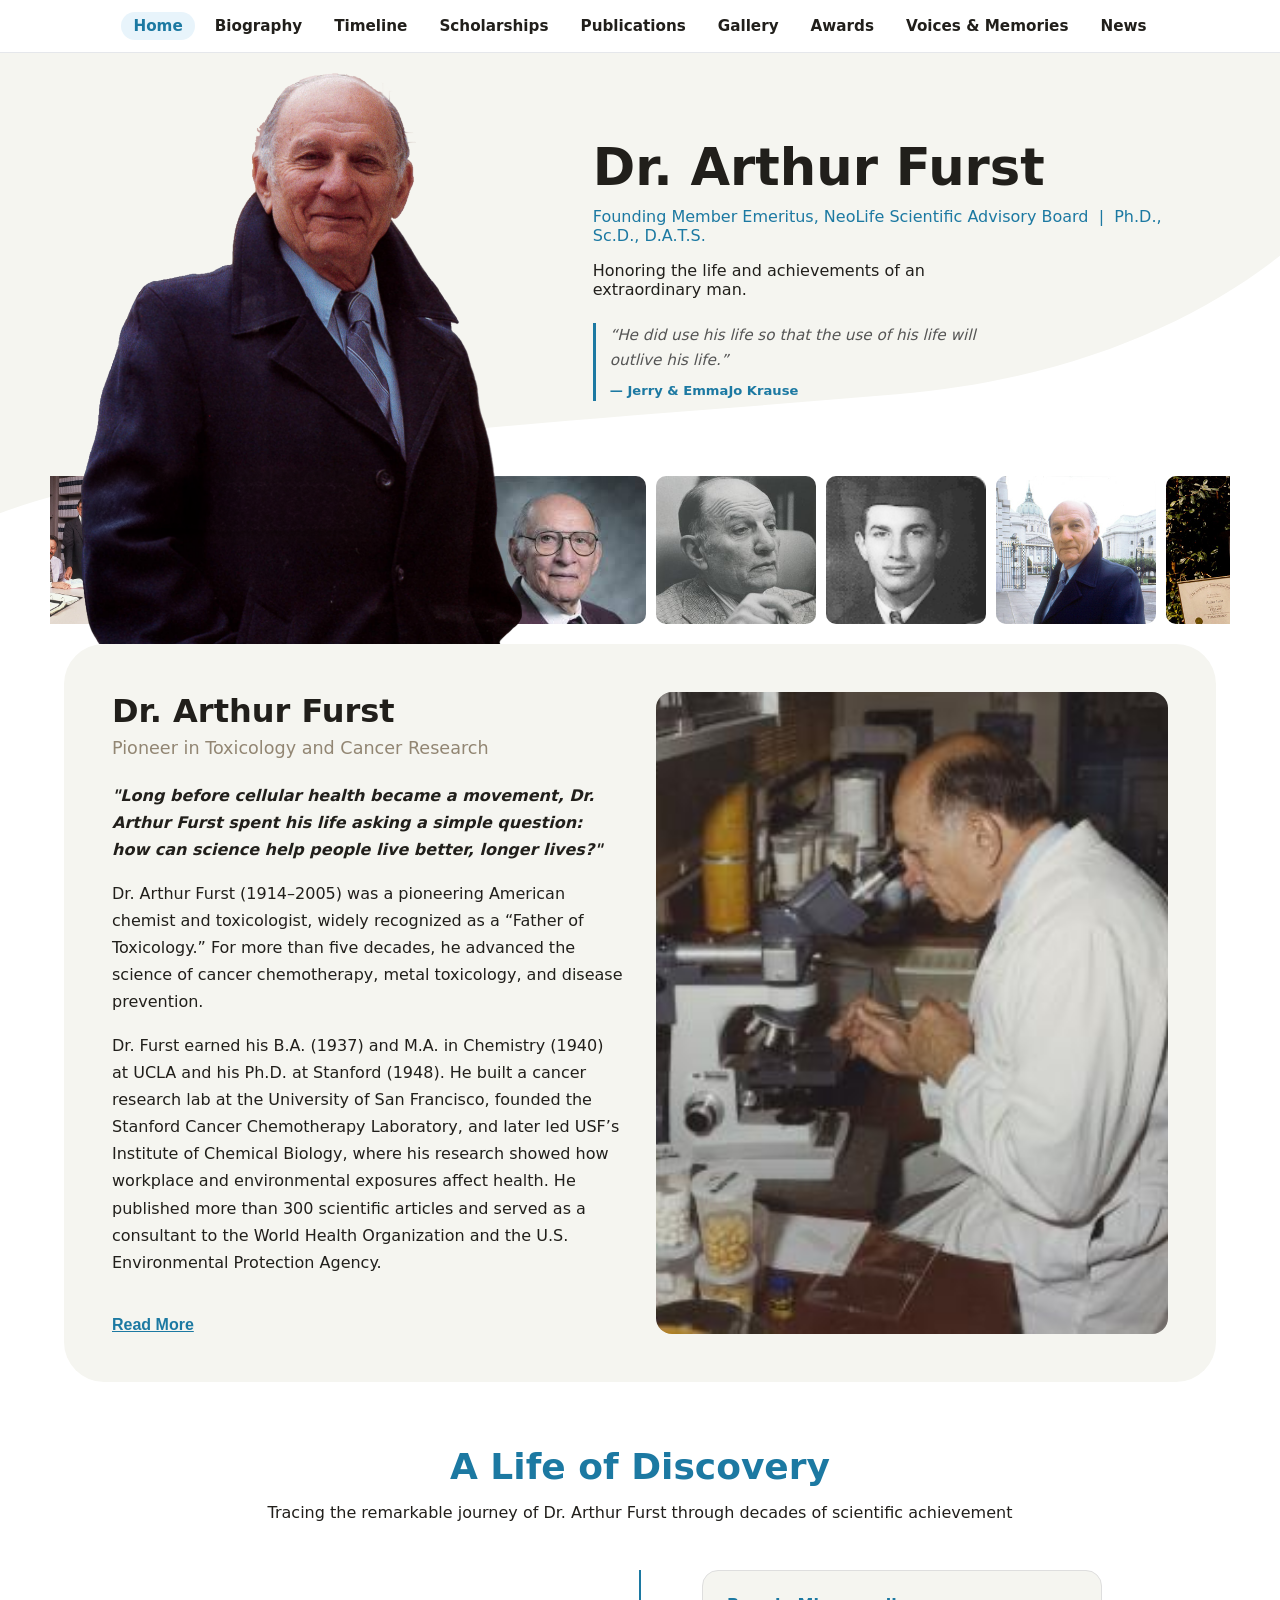
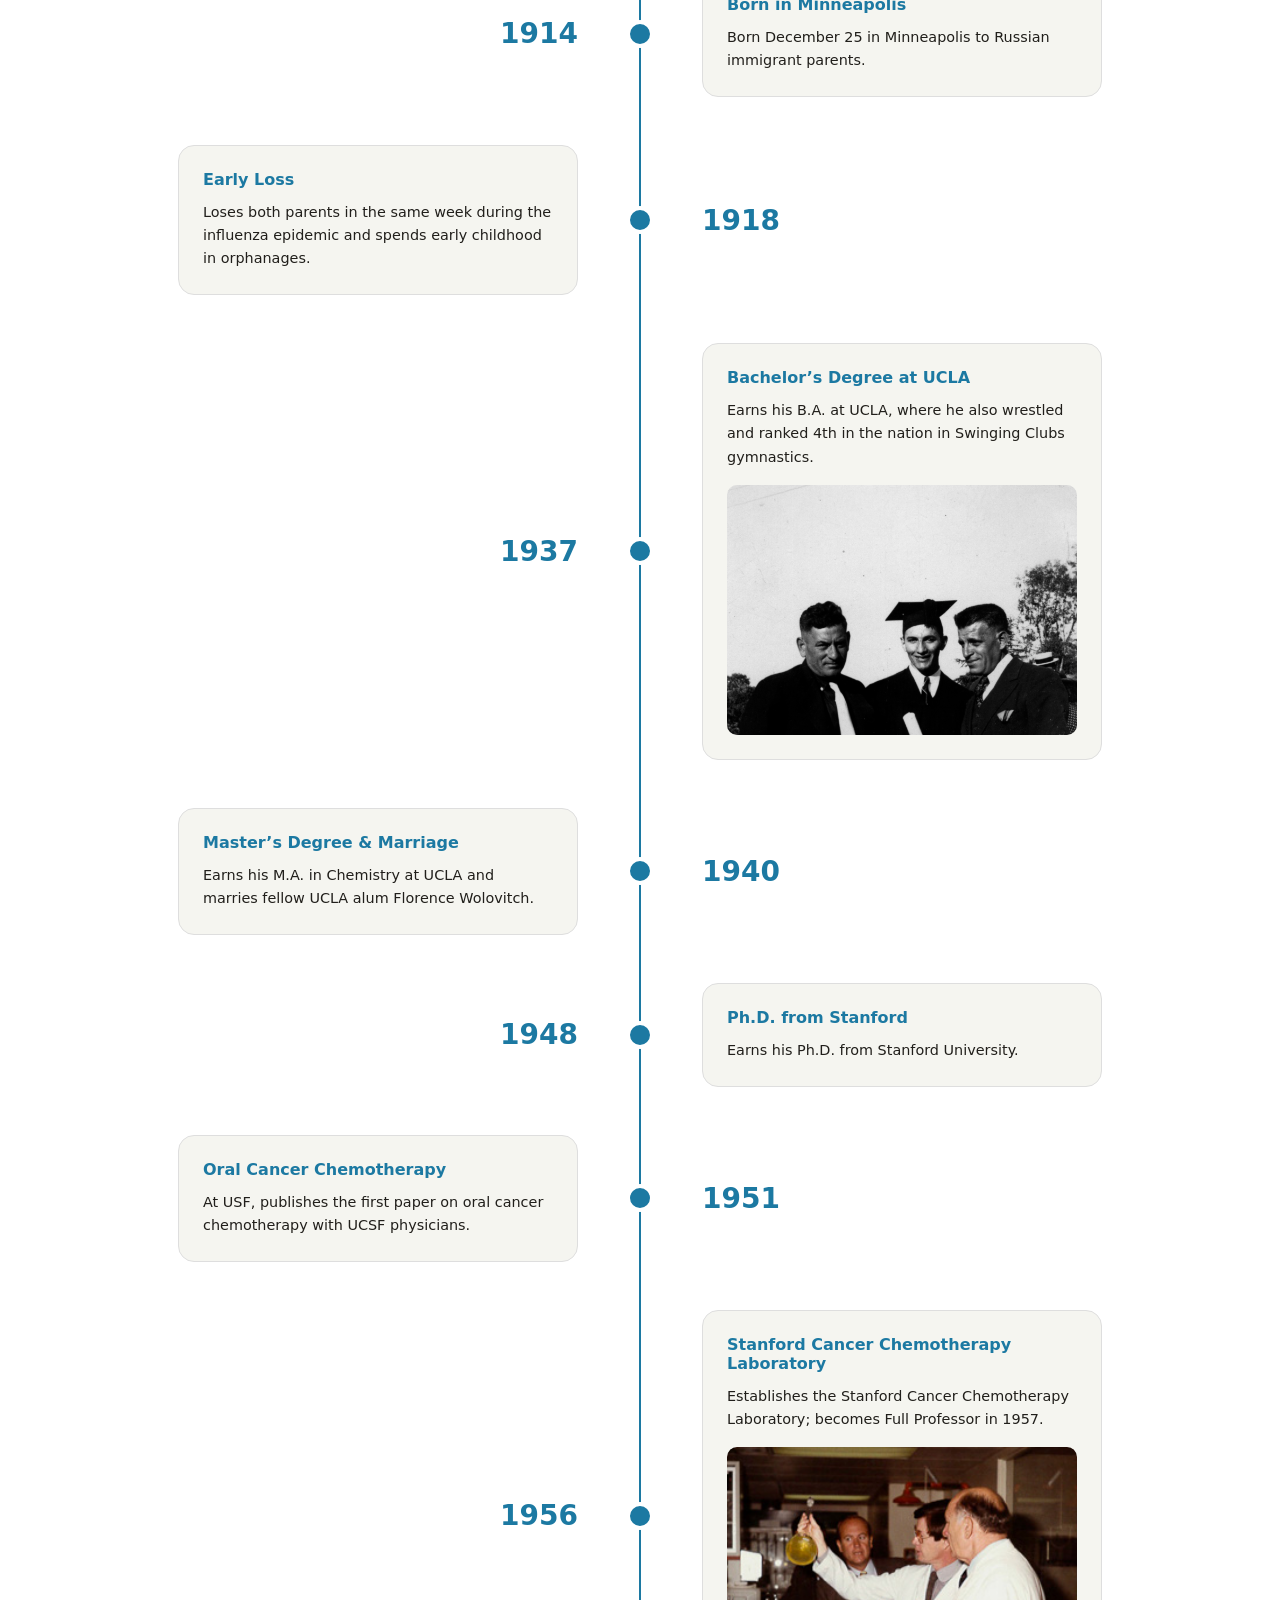
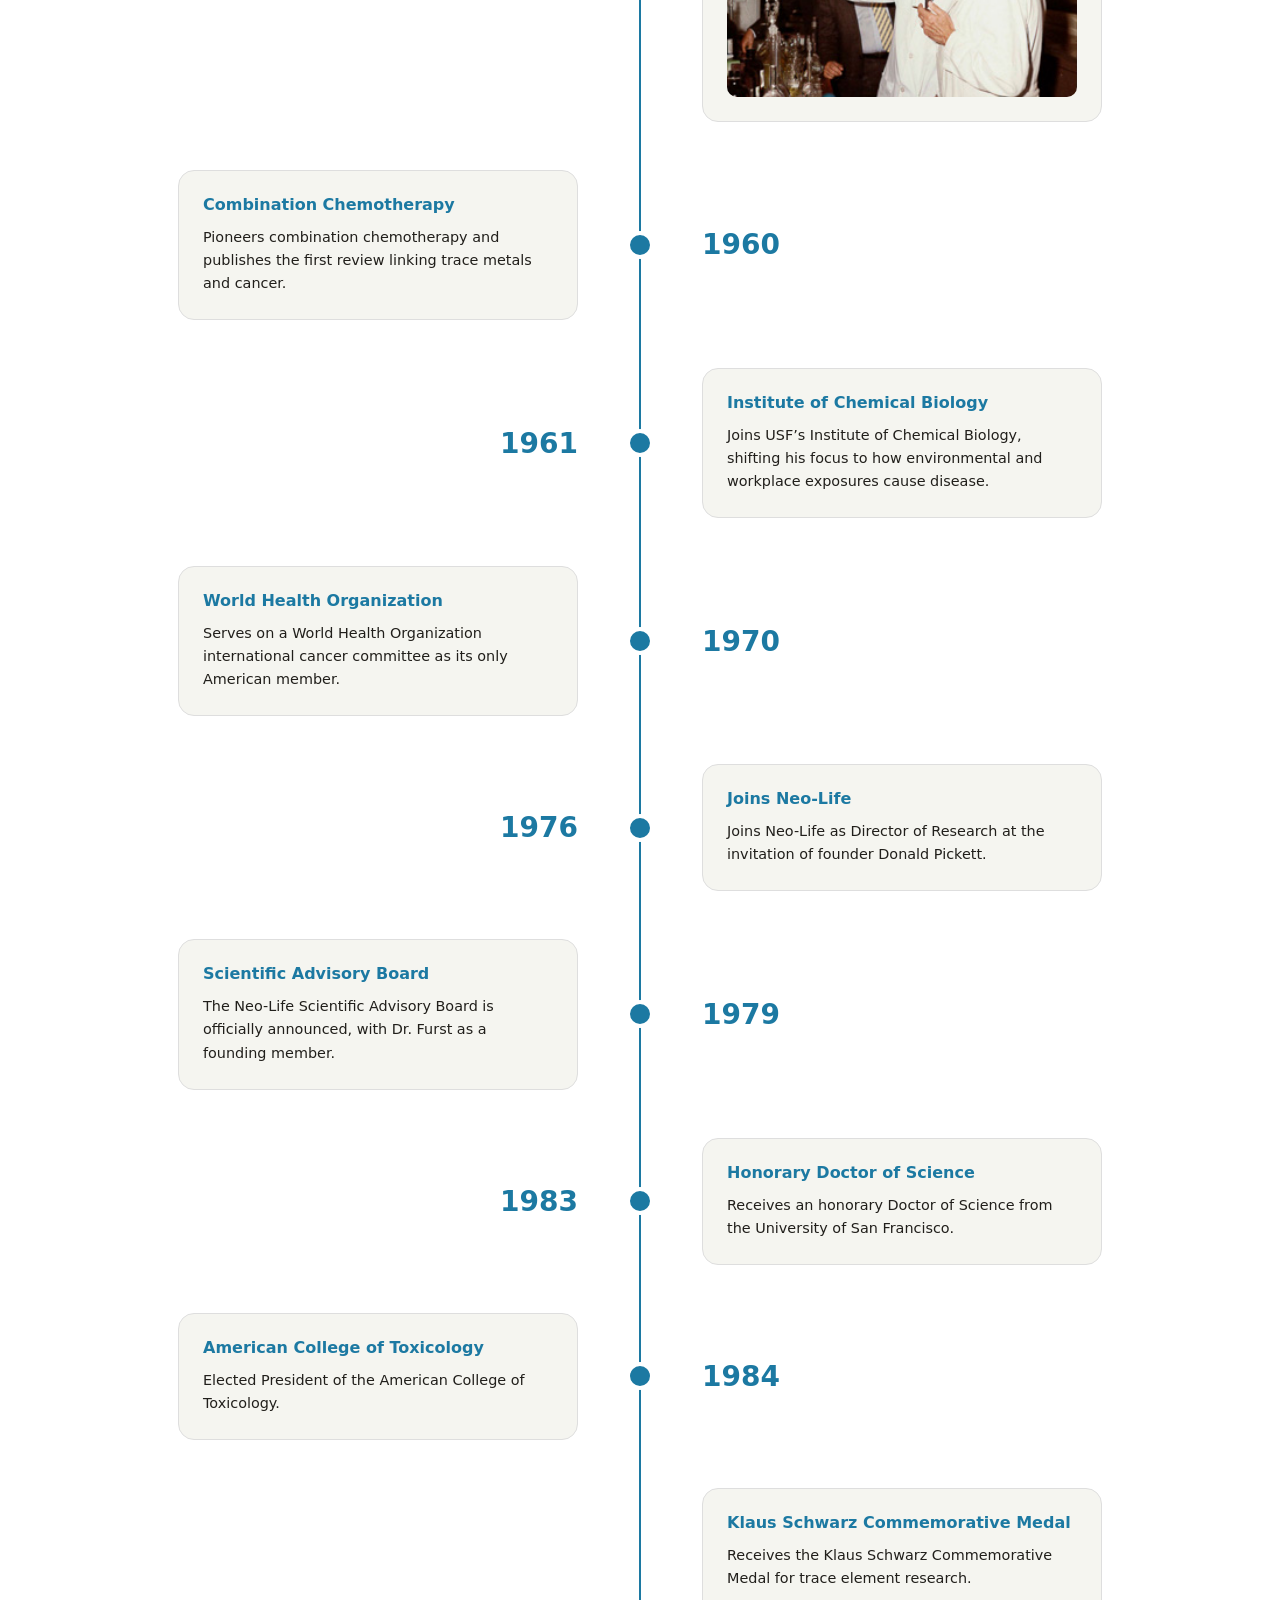
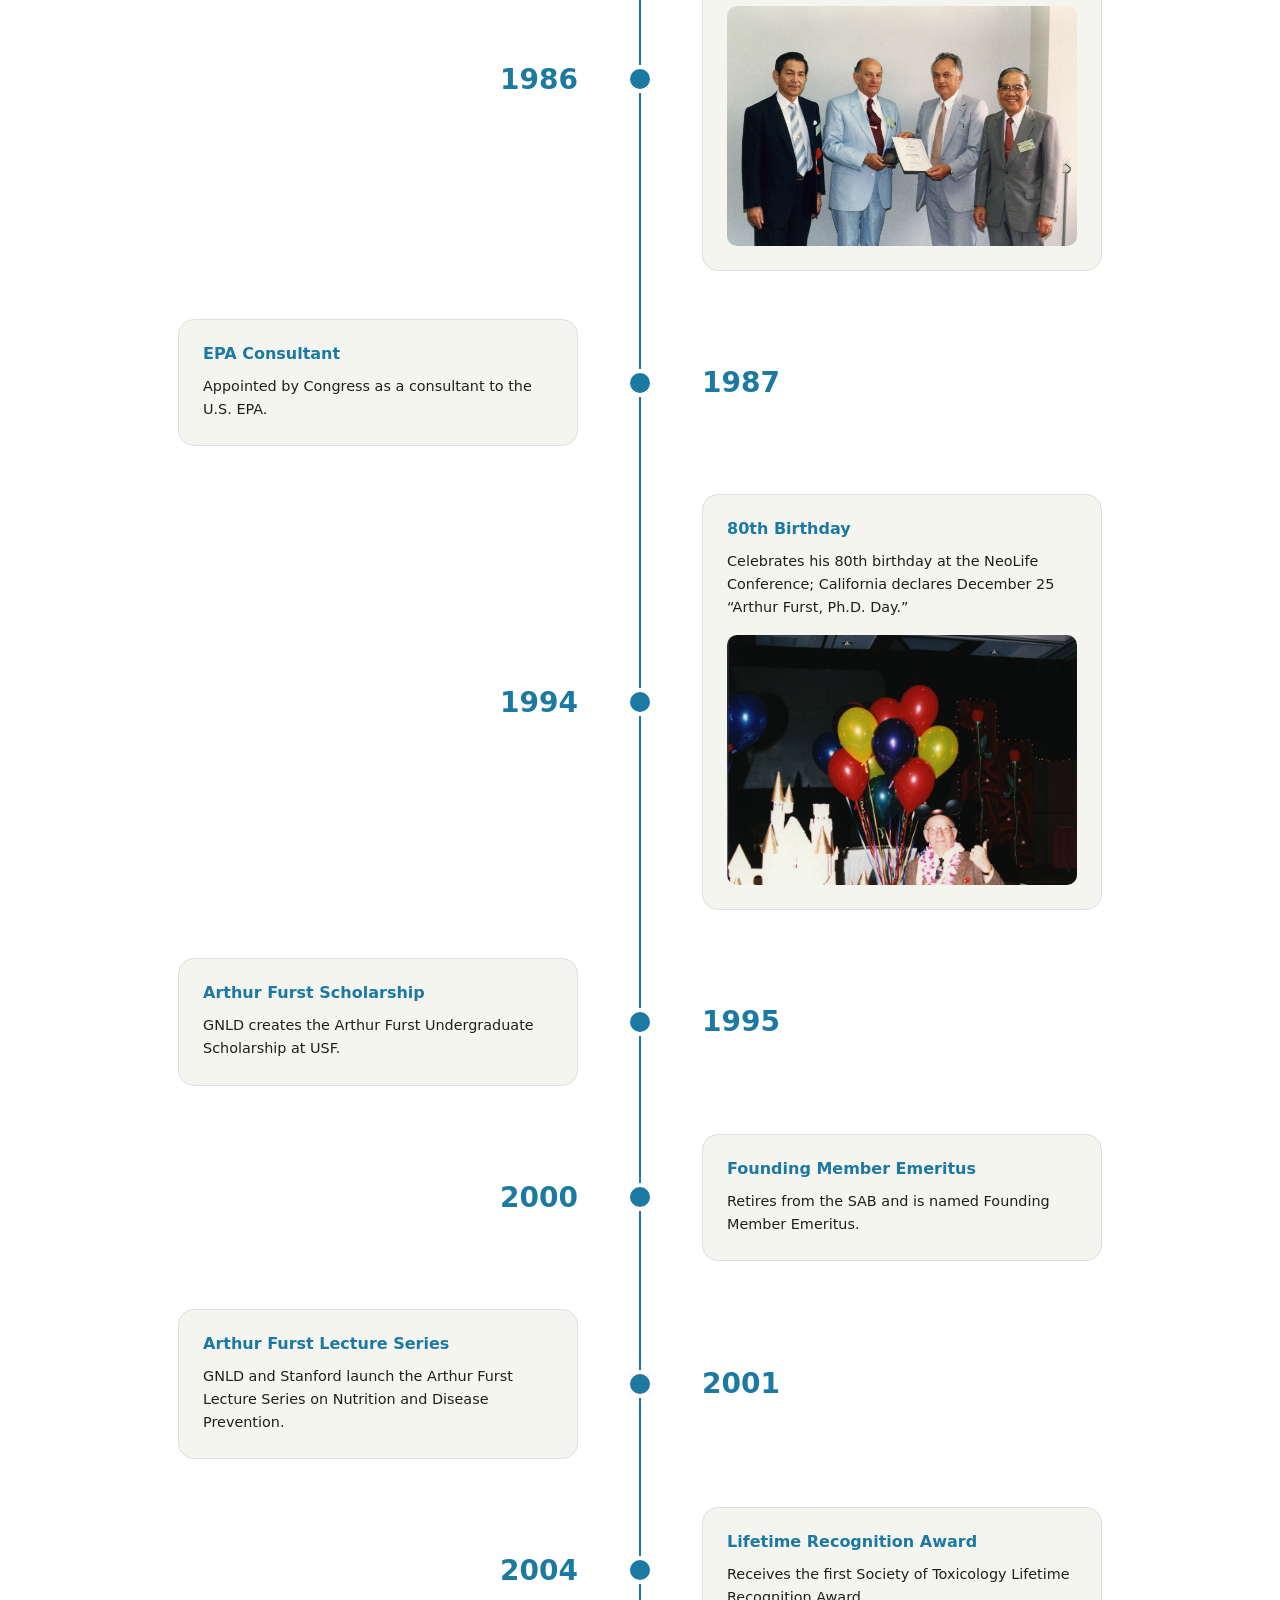
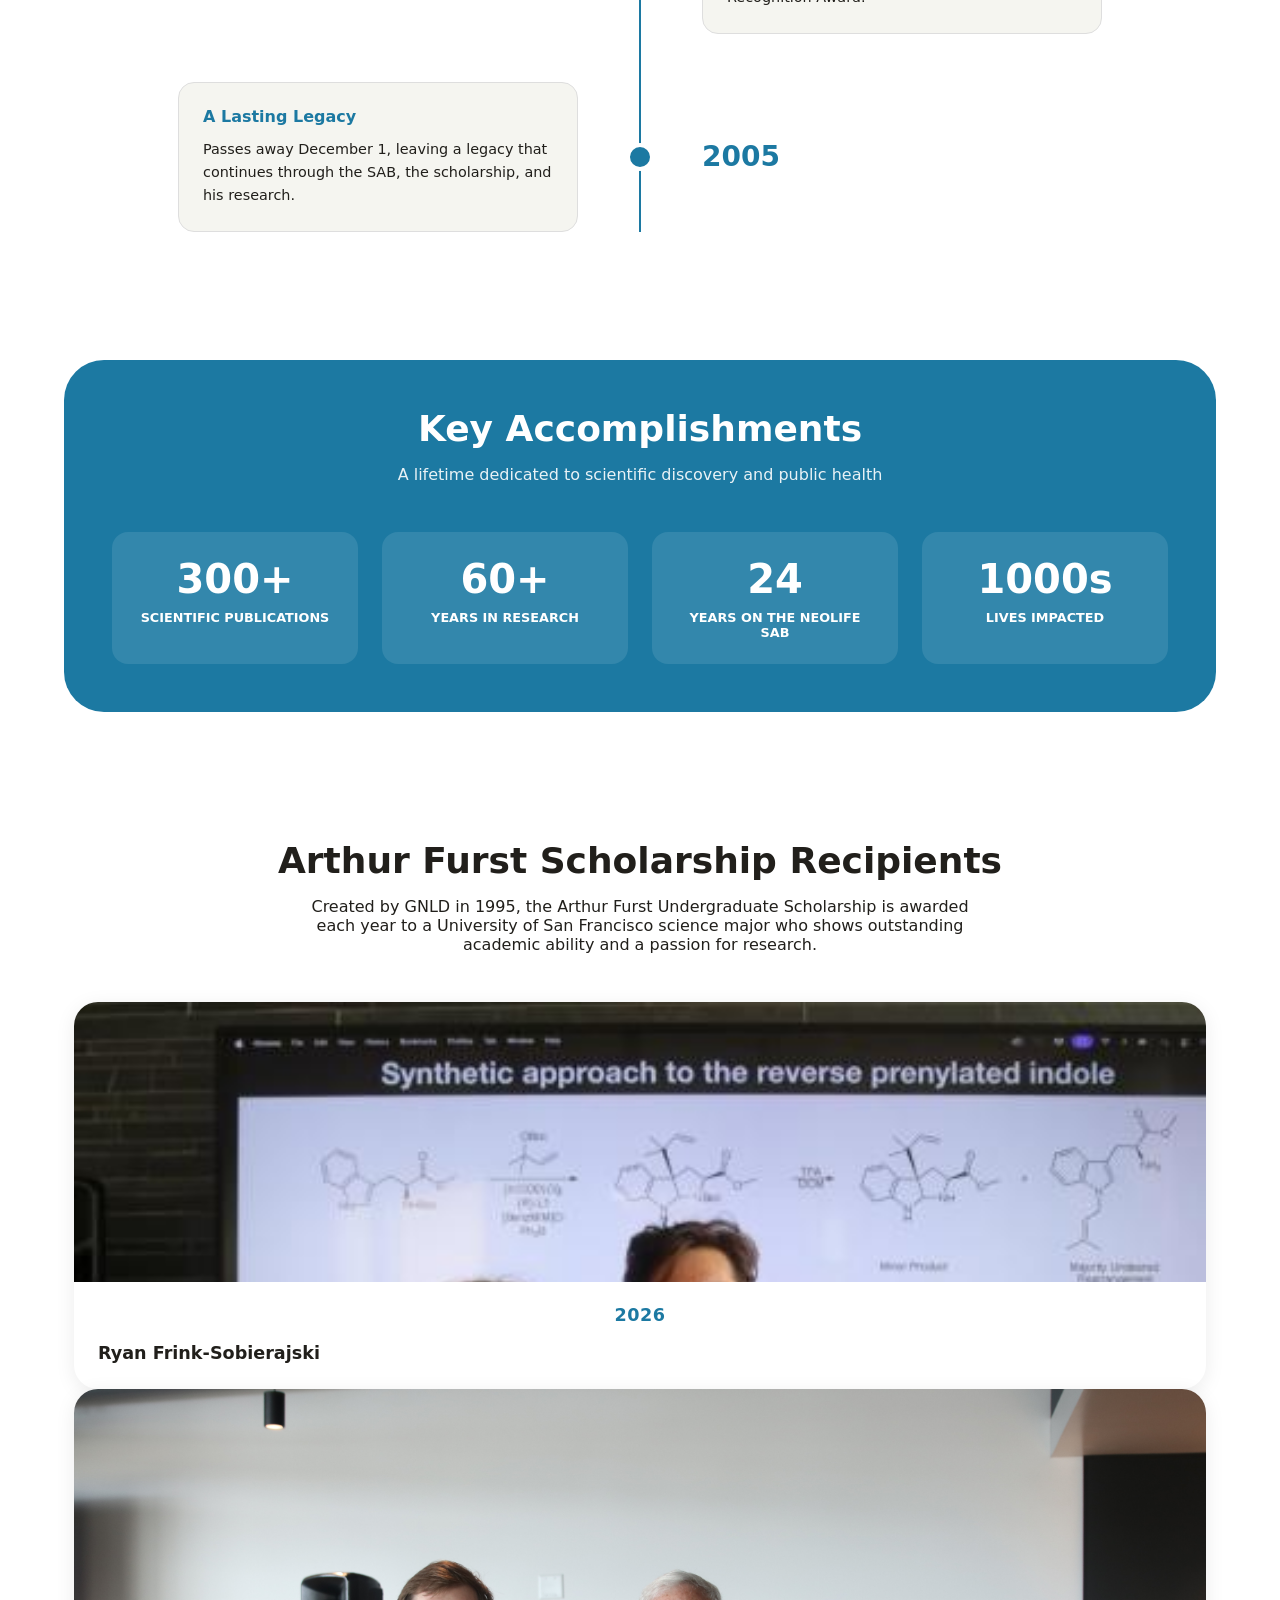
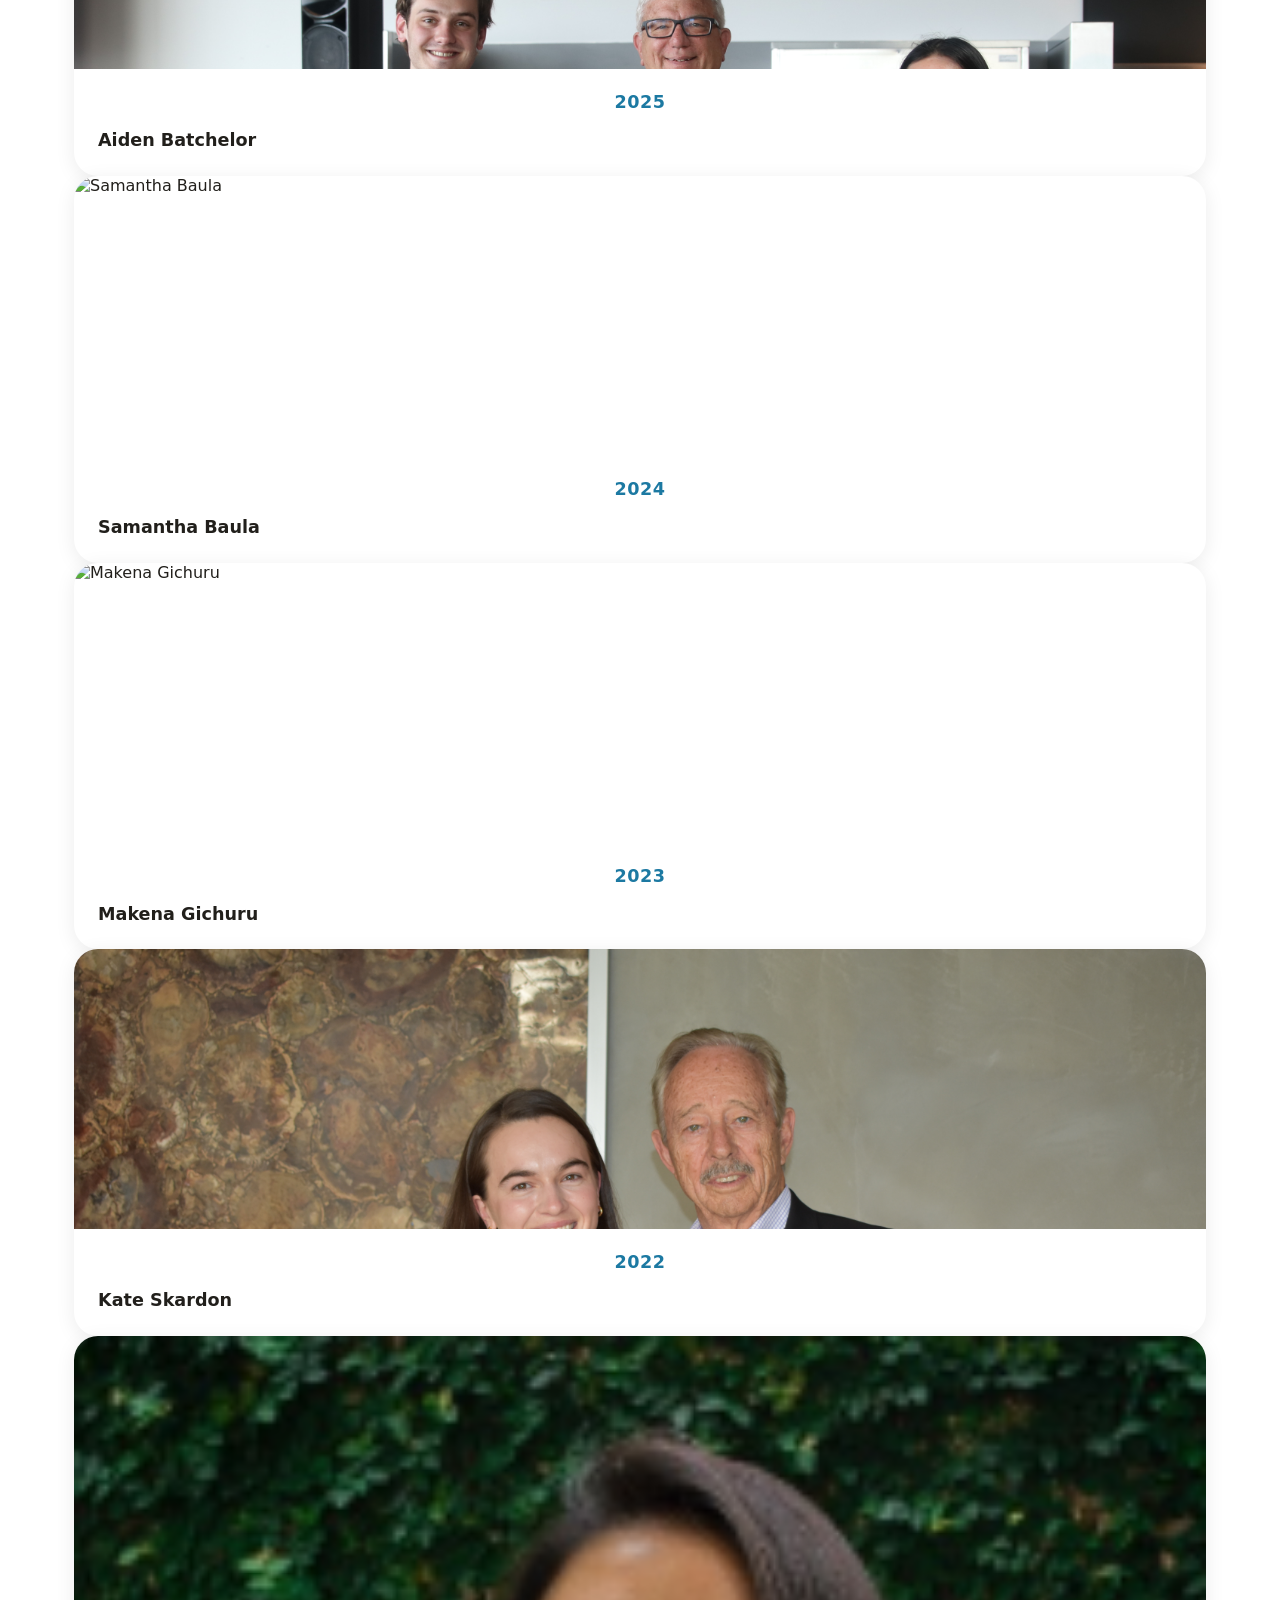
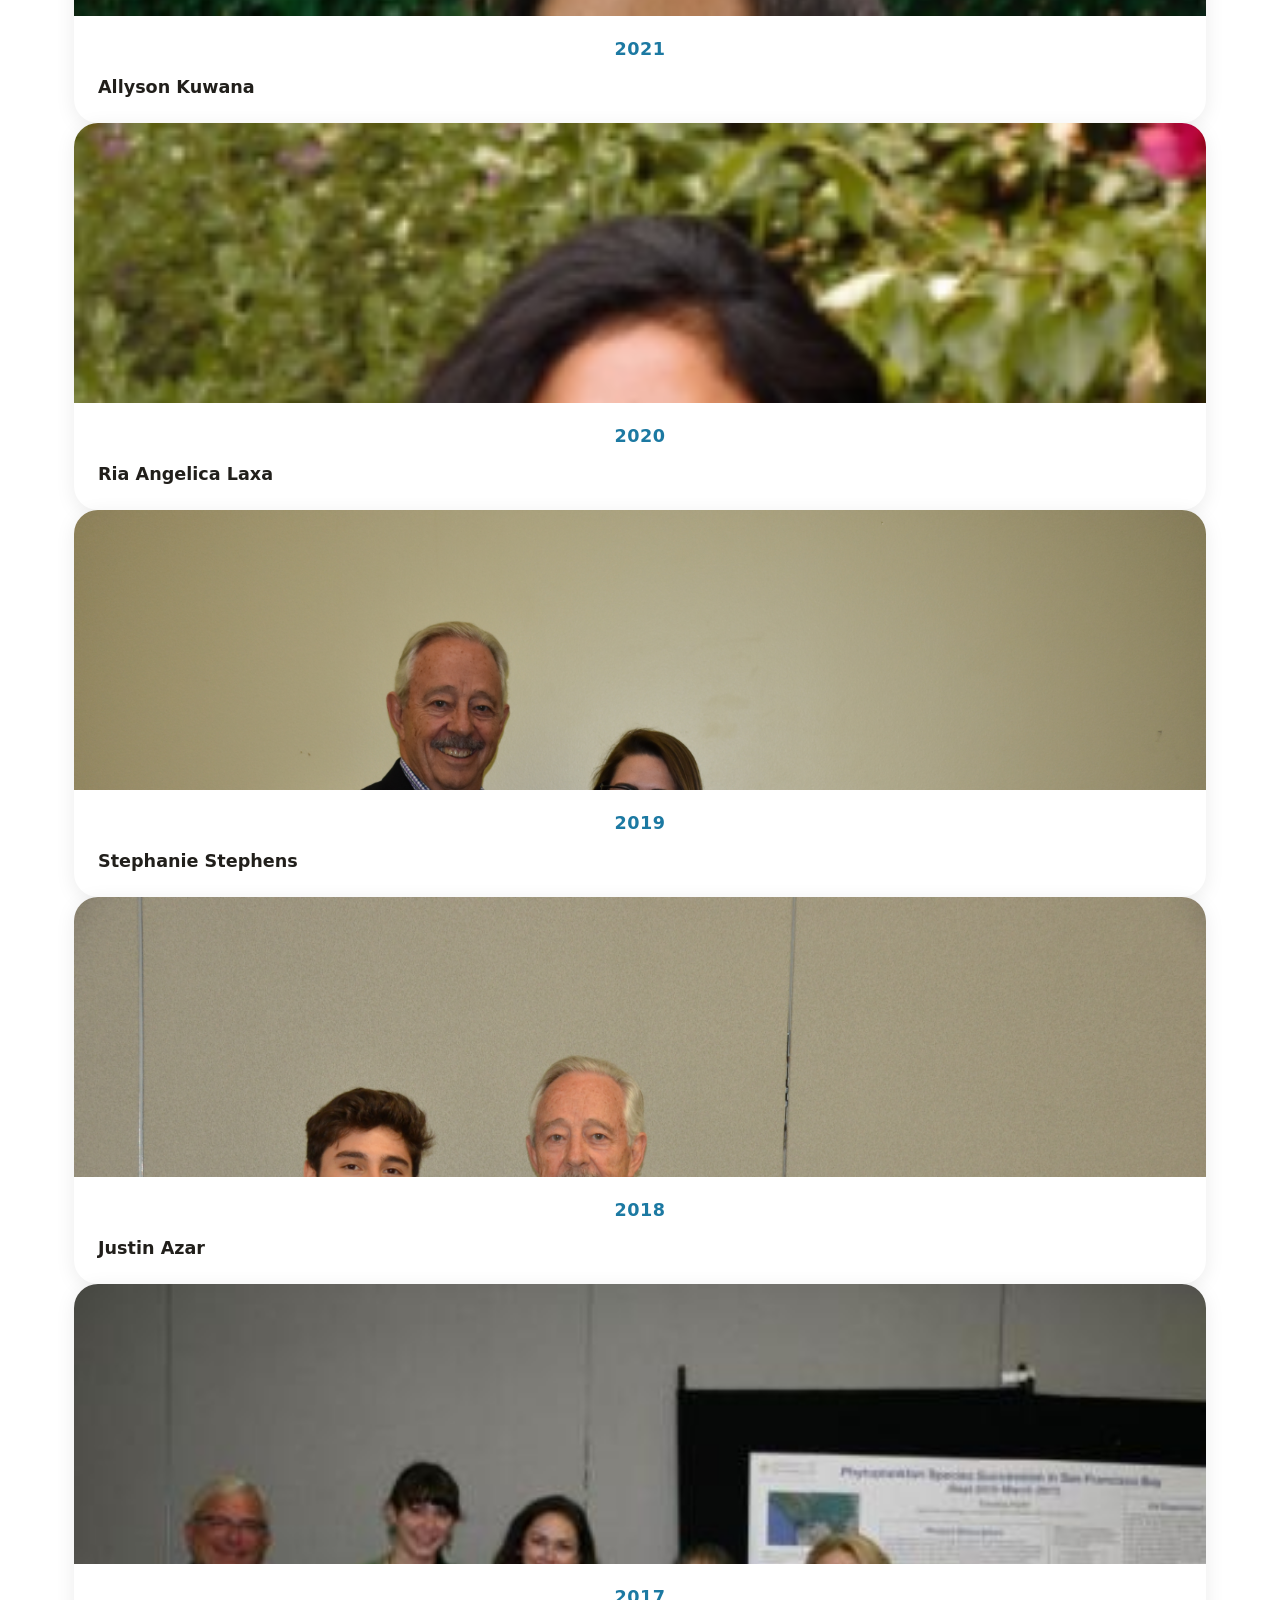
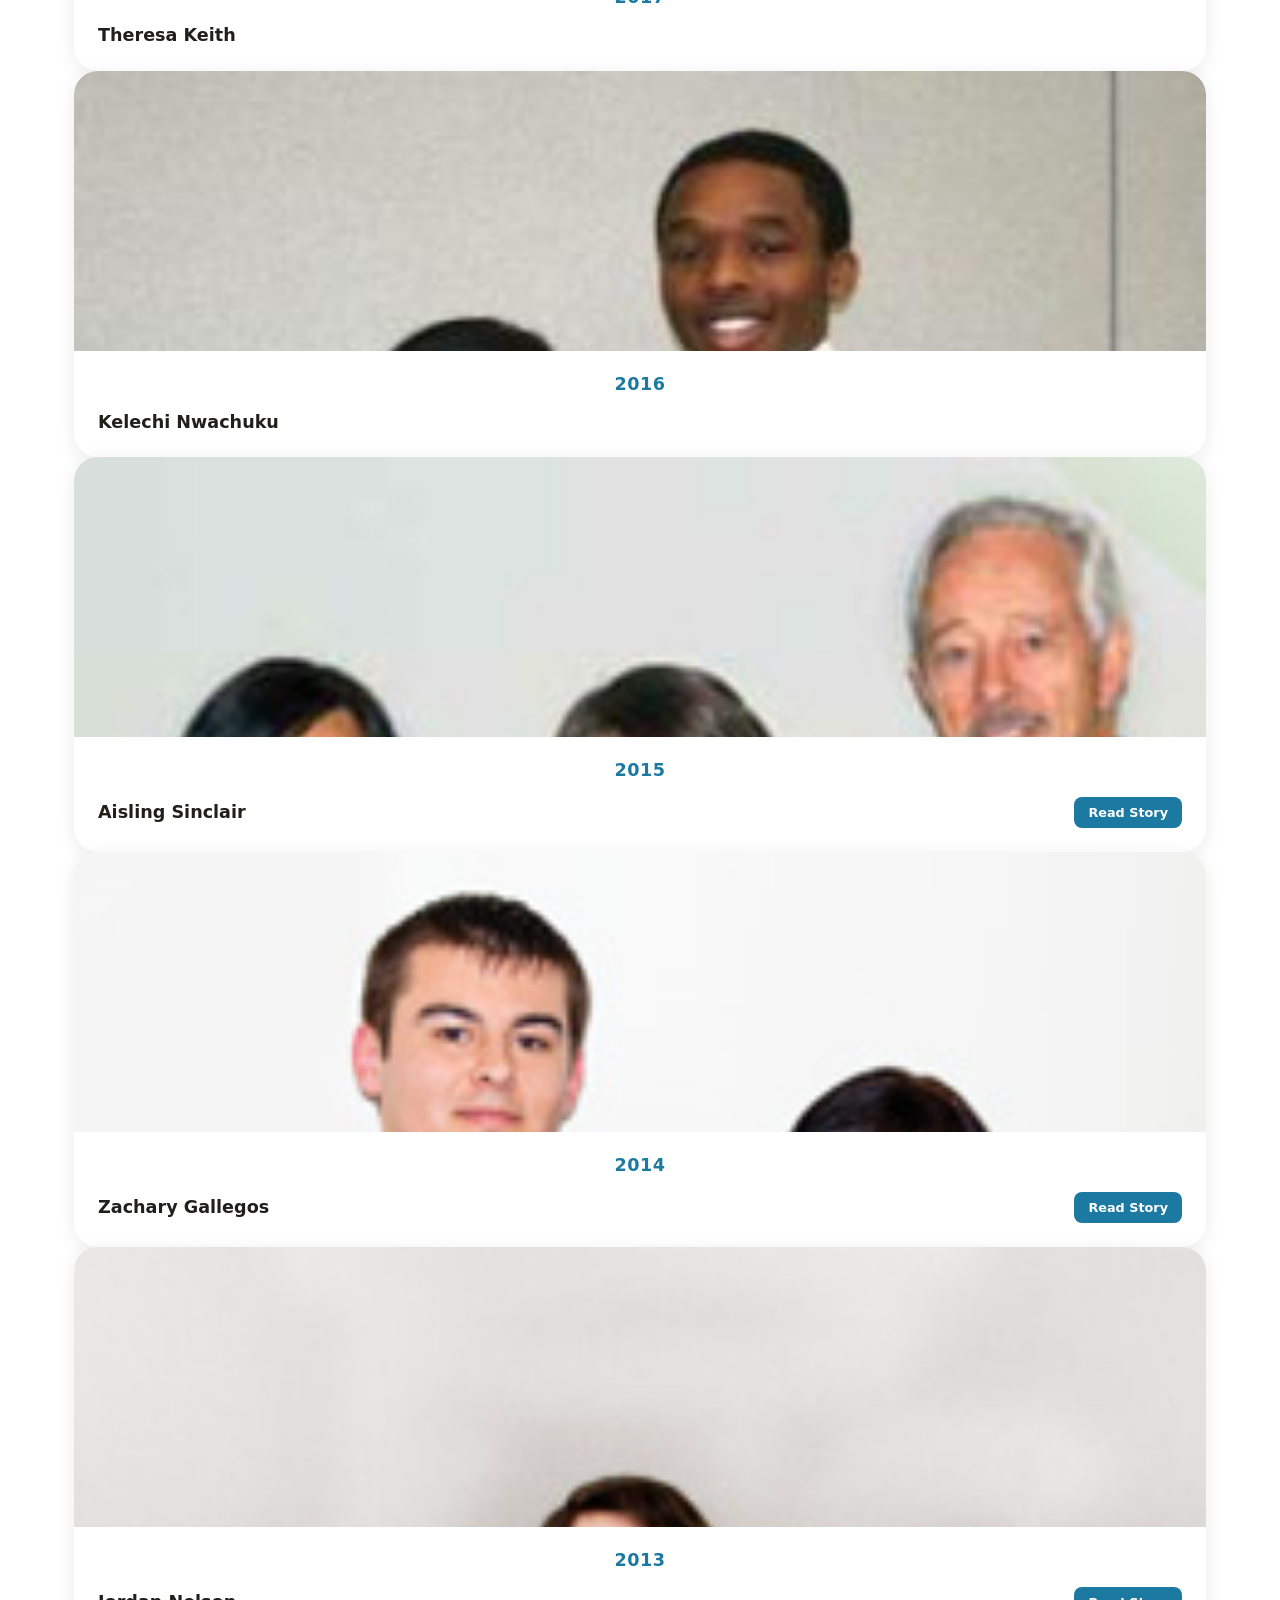
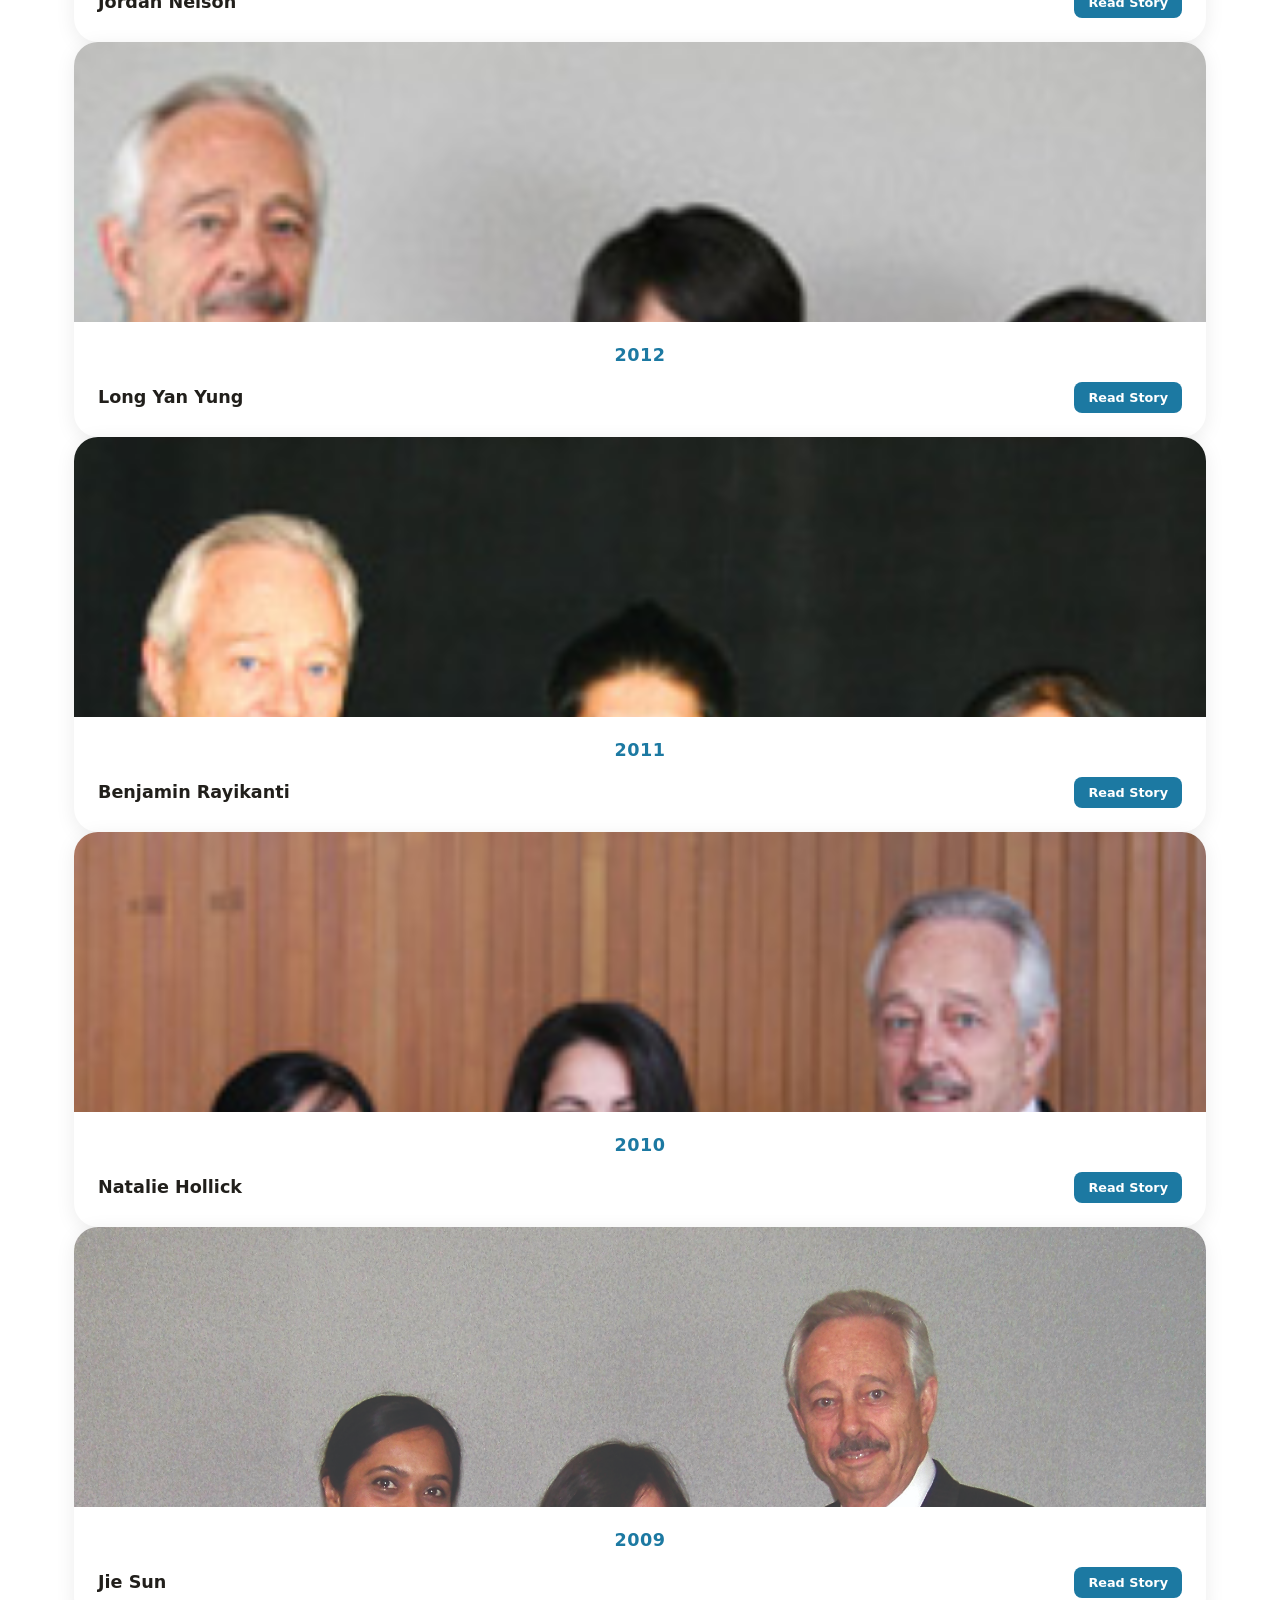
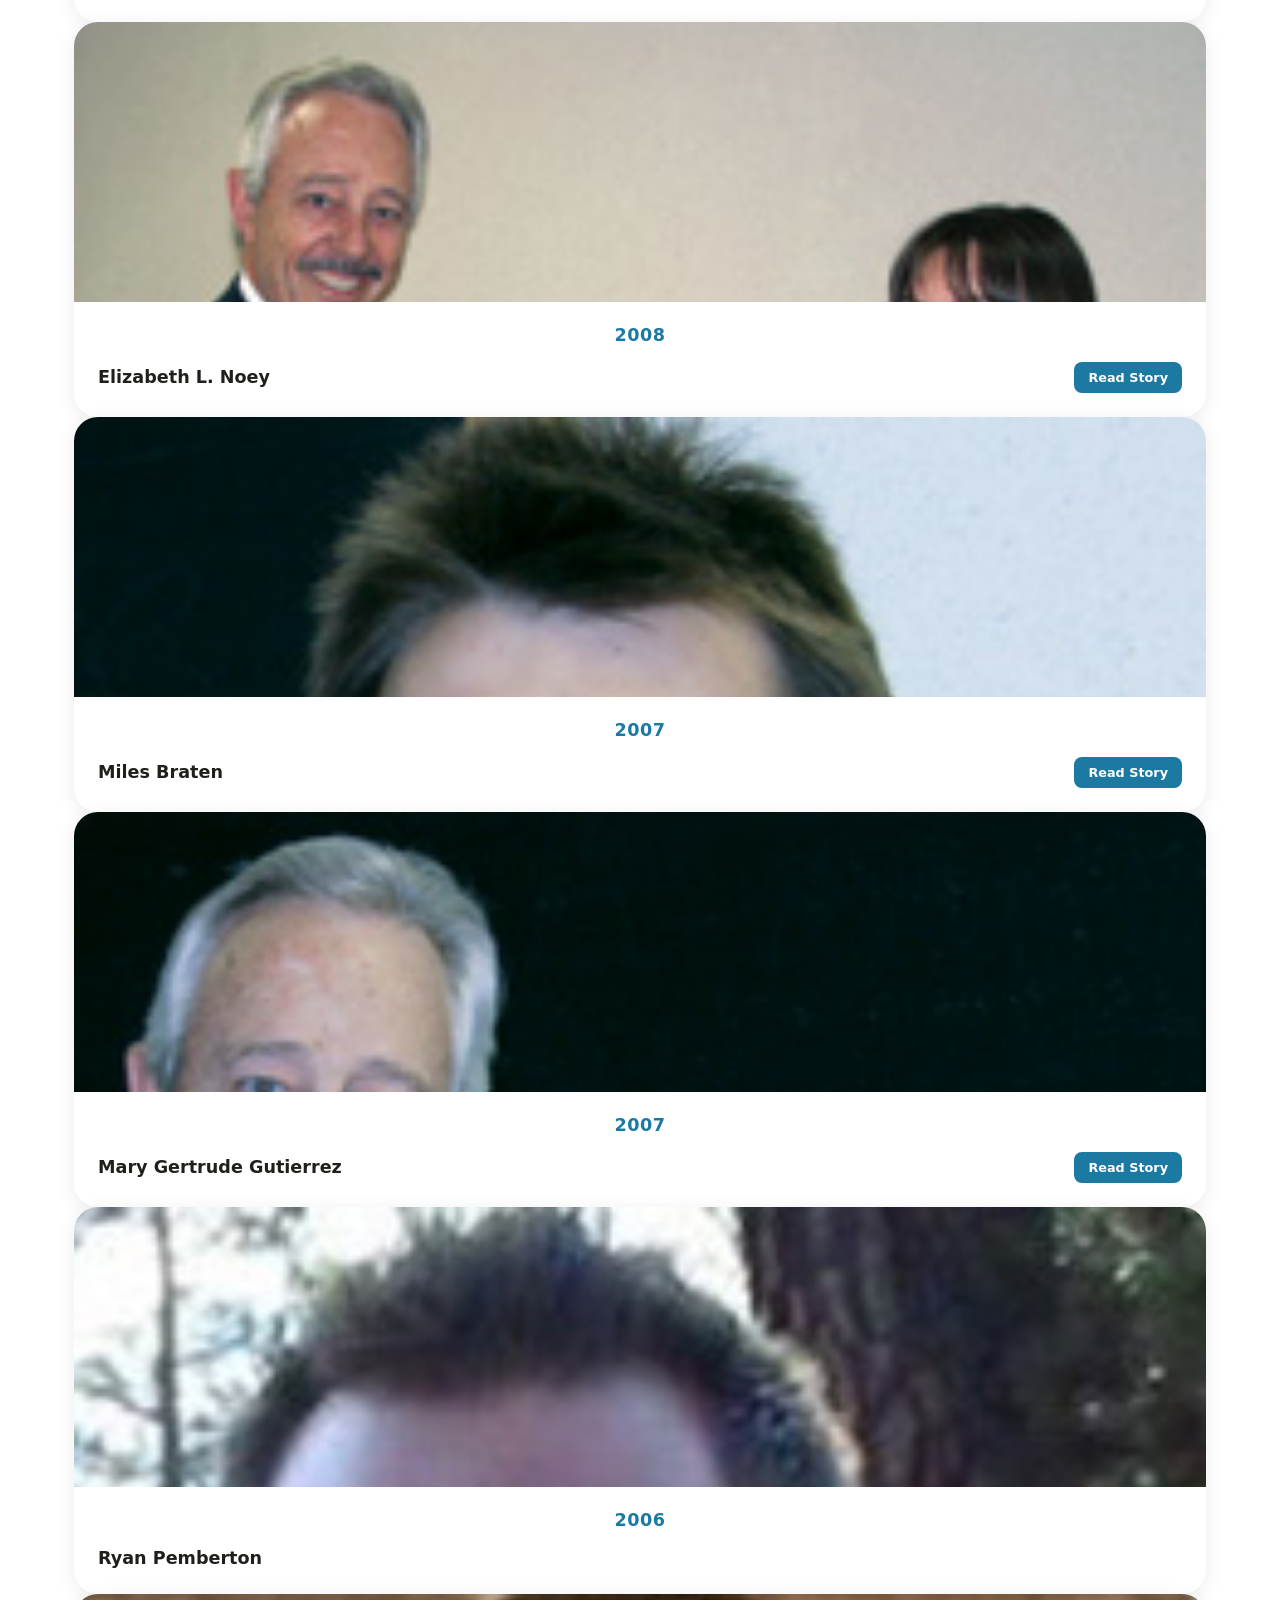
==== commit b41db5c1: "content: replace Shelton testimonial per client approval" ====
--- a/index.html
+++ b/index.html
@@ -1233,7 +1233,7 @@
           <div class="testimonial-slide">
             <div class="testimonial-card">
               <div class="quote-mark"><svg xmlns="http://www.w3.org/2000/svg" viewBox="0 0 640 640"><path fill="#7BBFD6" d="M96 280C96 213.7 149.7 160 216 160L256 160L256 224L216 224C185.1 224 160 249.1 160 280L160 288L288 288L288 480L96 480L96 280zM352 280C352 213.7 405.7 160 472 160L512 160L512 224L472 224C441.1 224 416 249.1 416 280L416 288L544 288L544 480L352 480L352 280z"/></svg></div>
-              <blockquote>&ldquo;Dr. Furst was a very special individual in that he was totally driven to contribute all he could to mankind, and not motivated by personal recognition, fame or financial gain. Dr. Furst loved to say, &lsquo;Unique has no modifiers; you&rsquo;re either unique or you ain&rsquo;t.&rsquo; Dr. Furst was unique, and we are proud to say he was also our friend.&rdquo;</blockquote>
+              <blockquote>&ldquo;One of the most humble men we have ever known.&rdquo;</blockquote>
               <button class="testimonial-read-more" onclick="toggleQuote(this)">Read More</button>
               <div class="testimonial-author"><p>Chuck &amp; Charlotte Shelton</p><p>Knew Dr. Furst since 1975</p></div>
             </div>
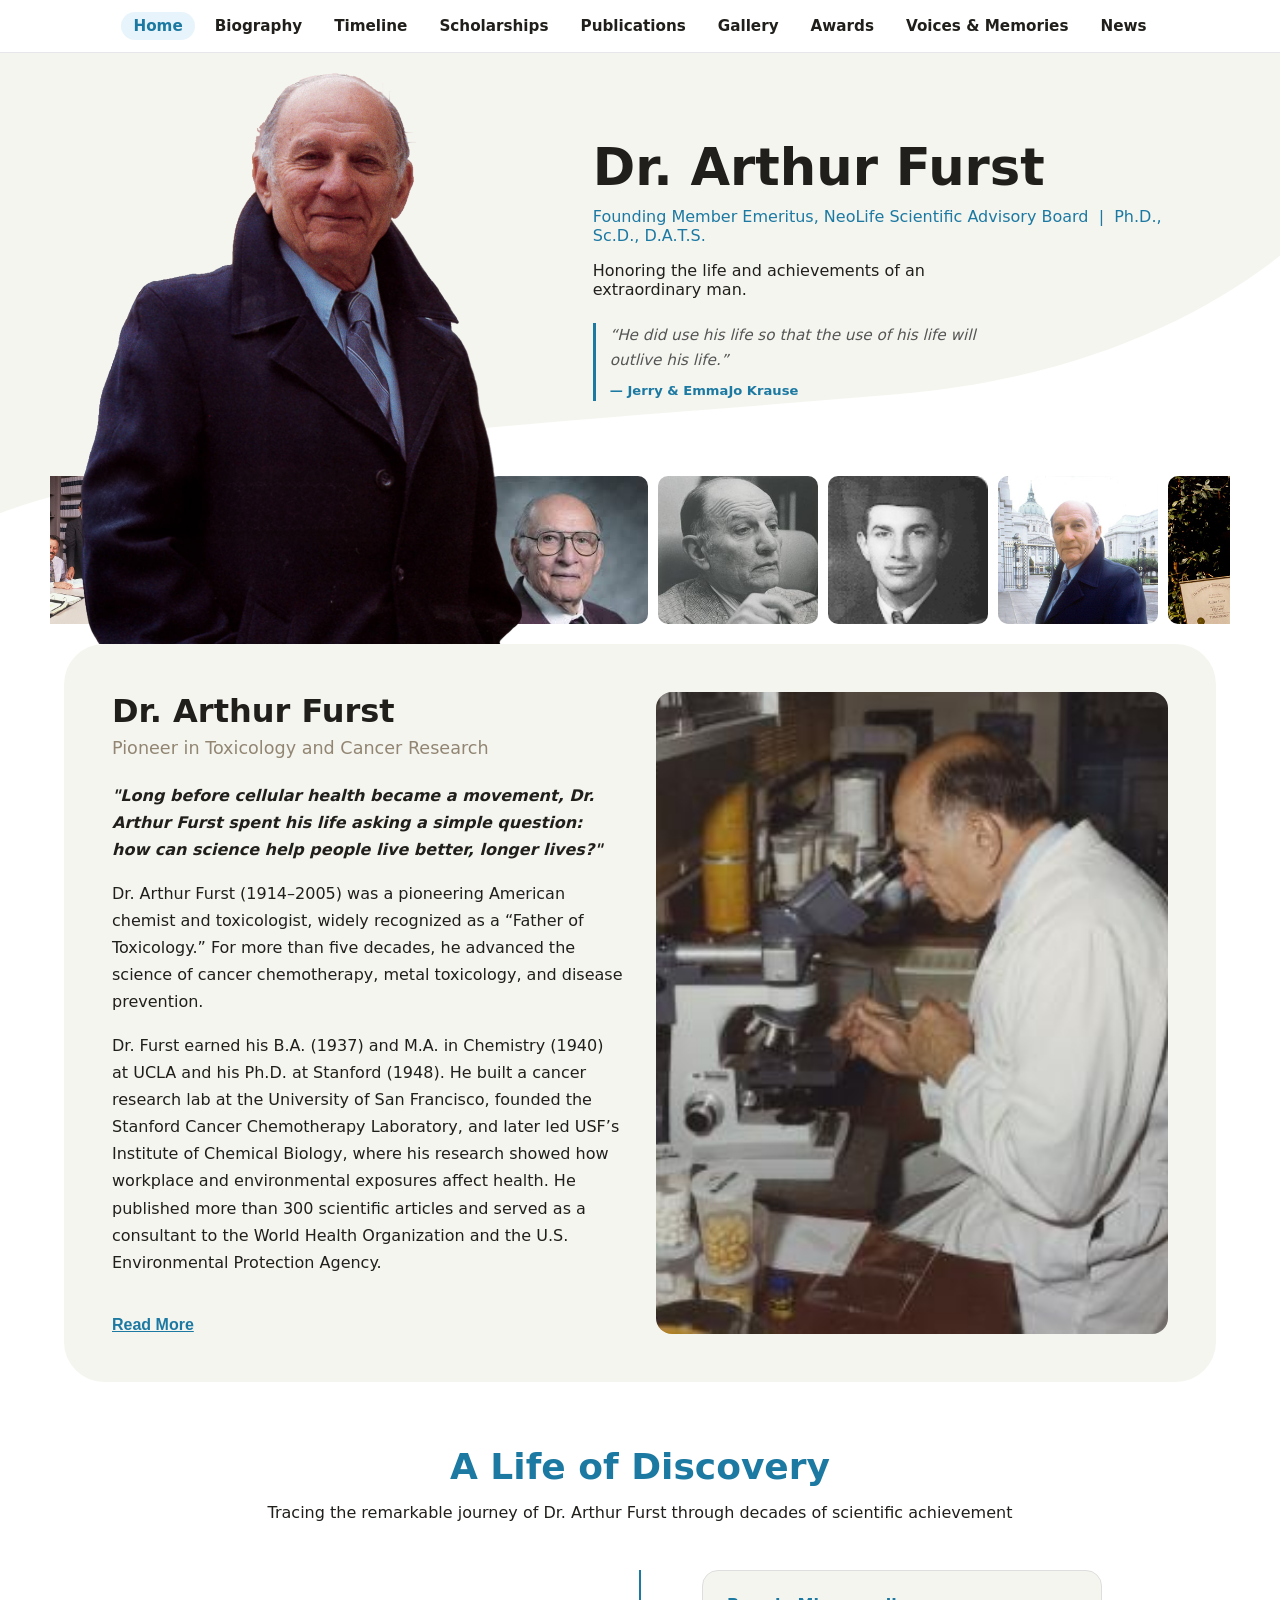
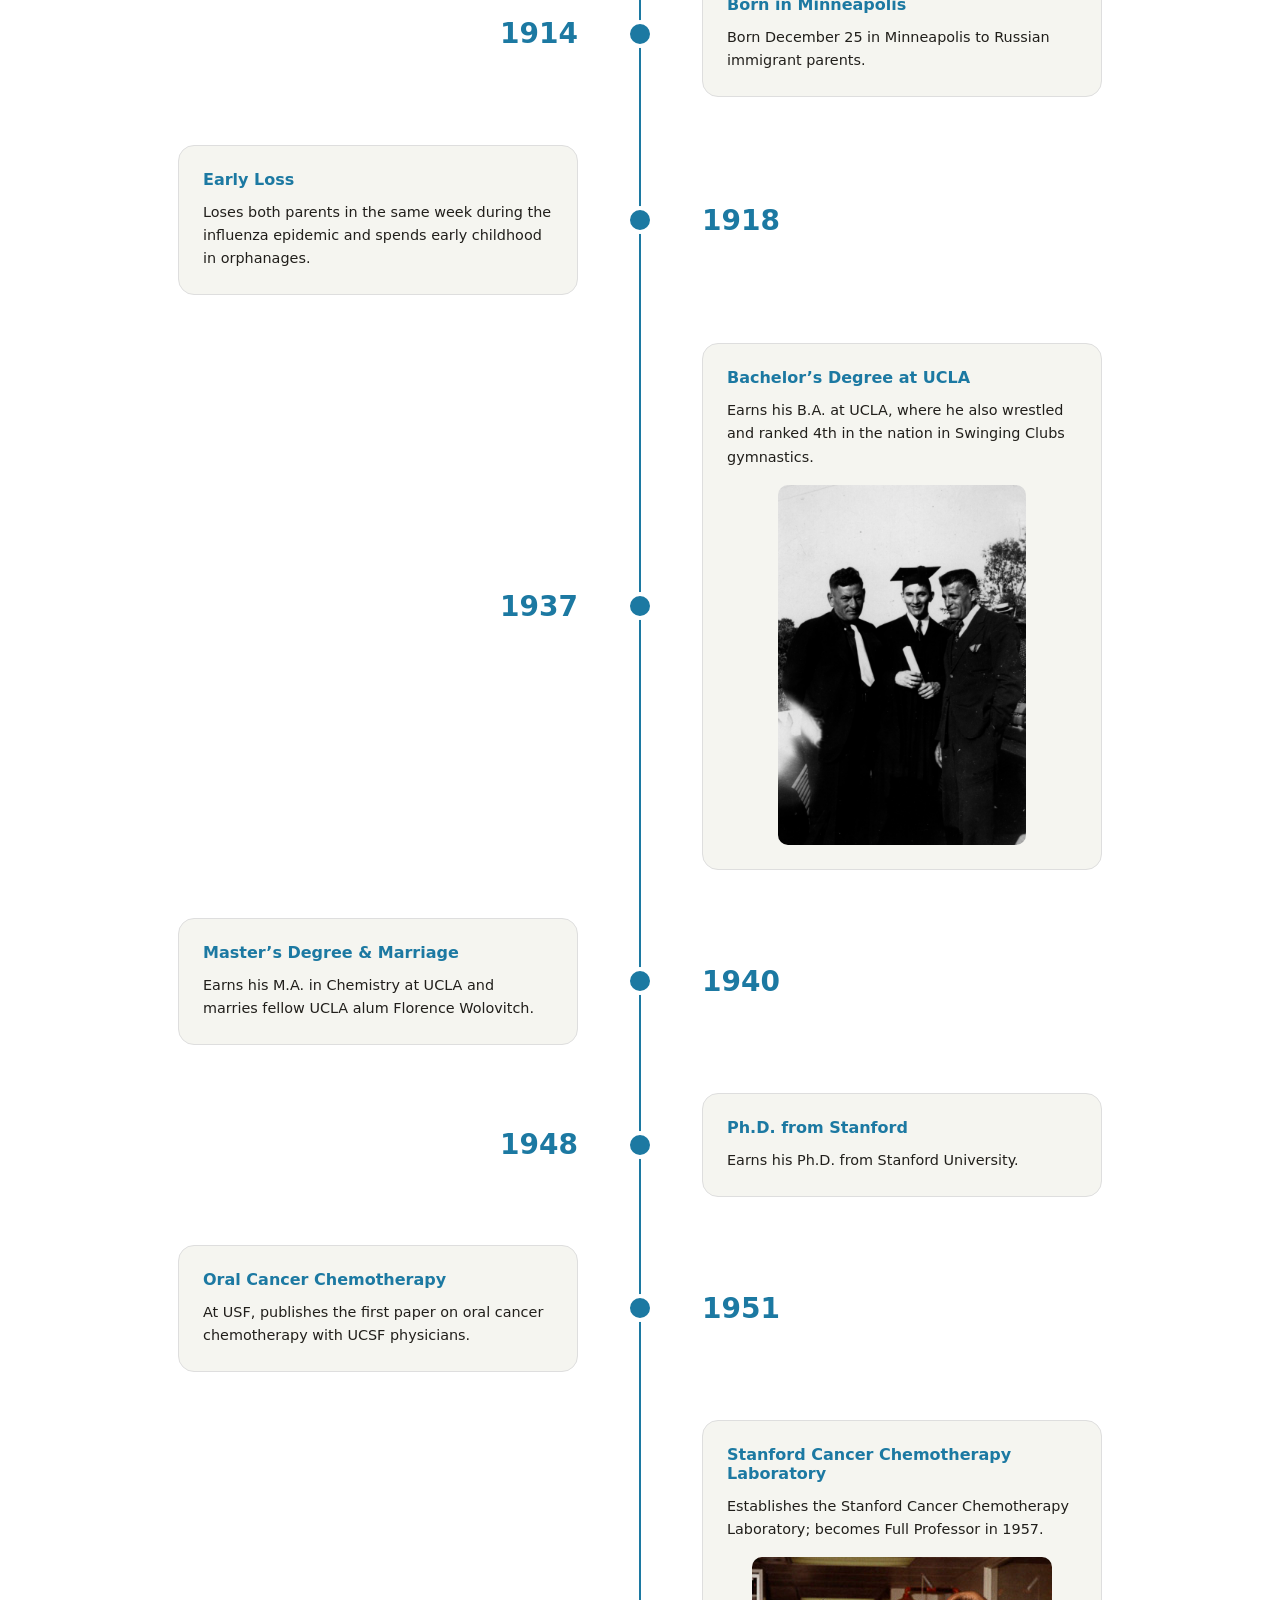
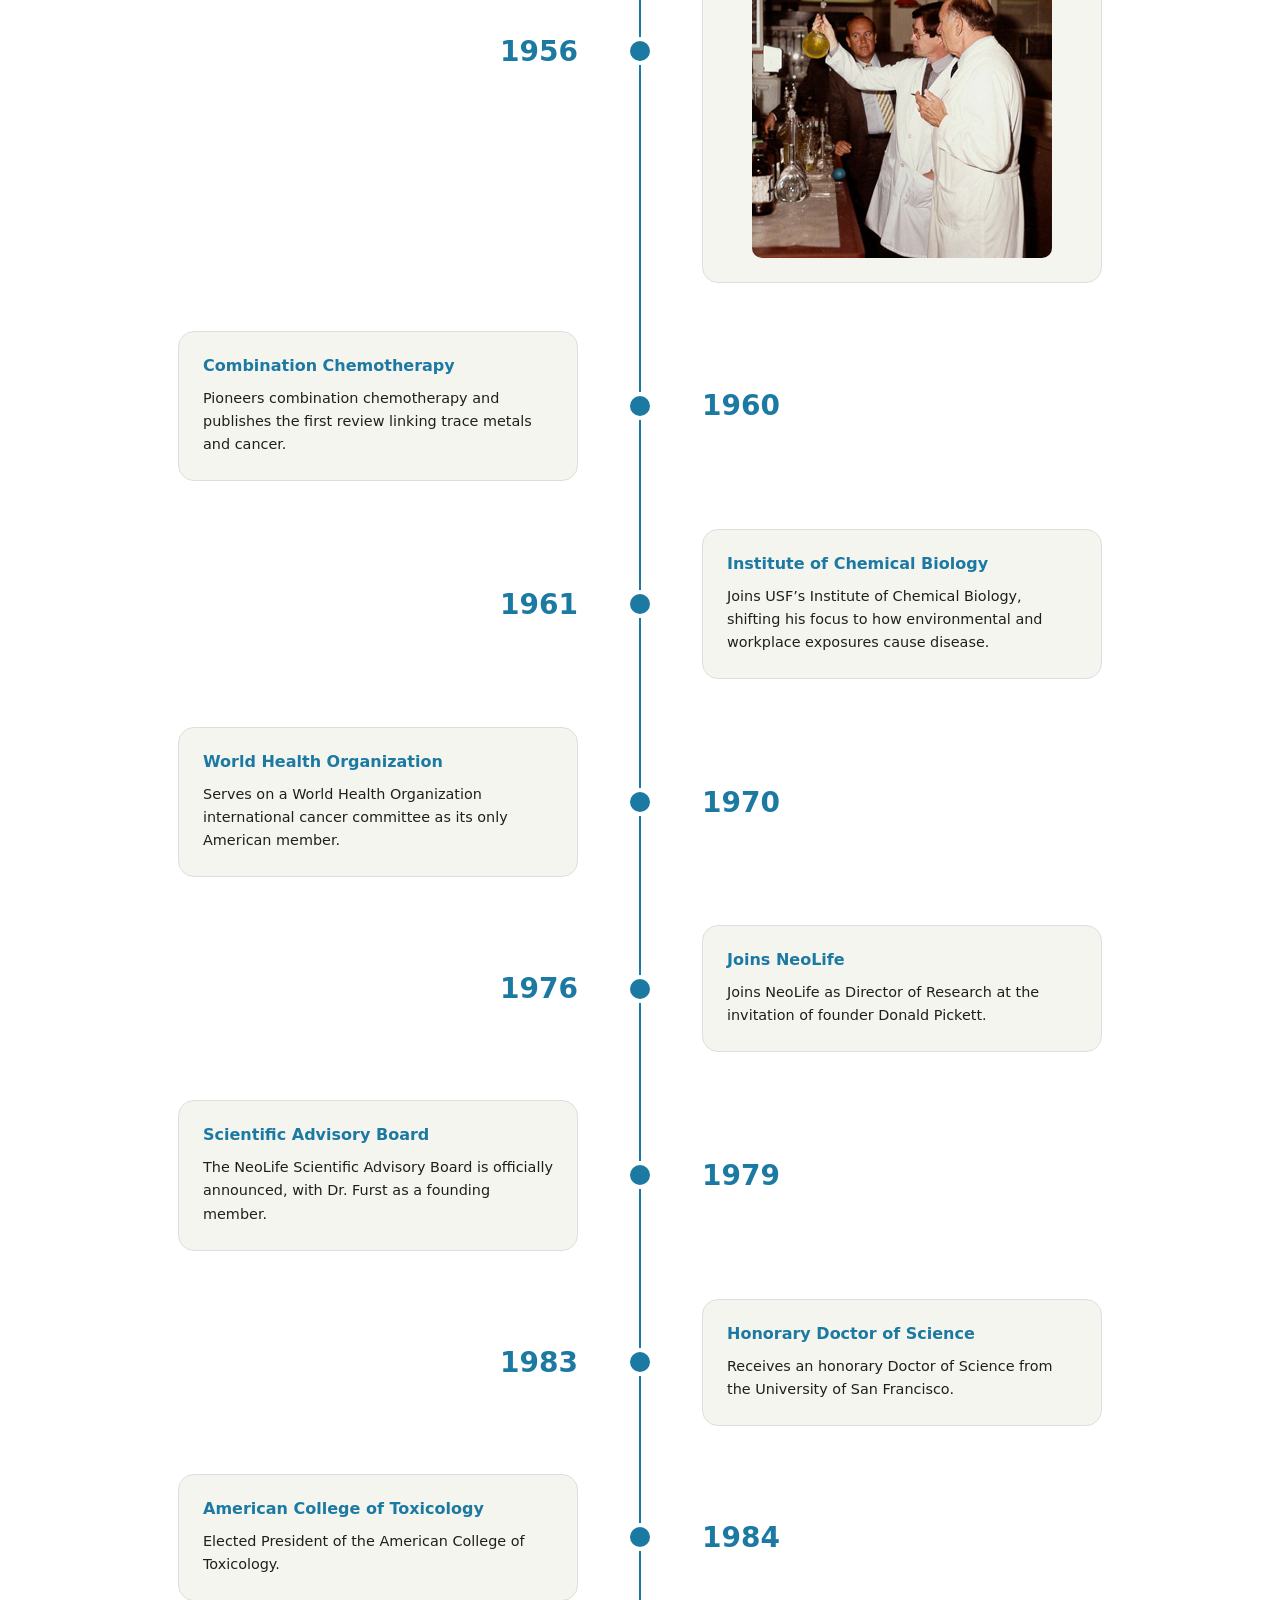
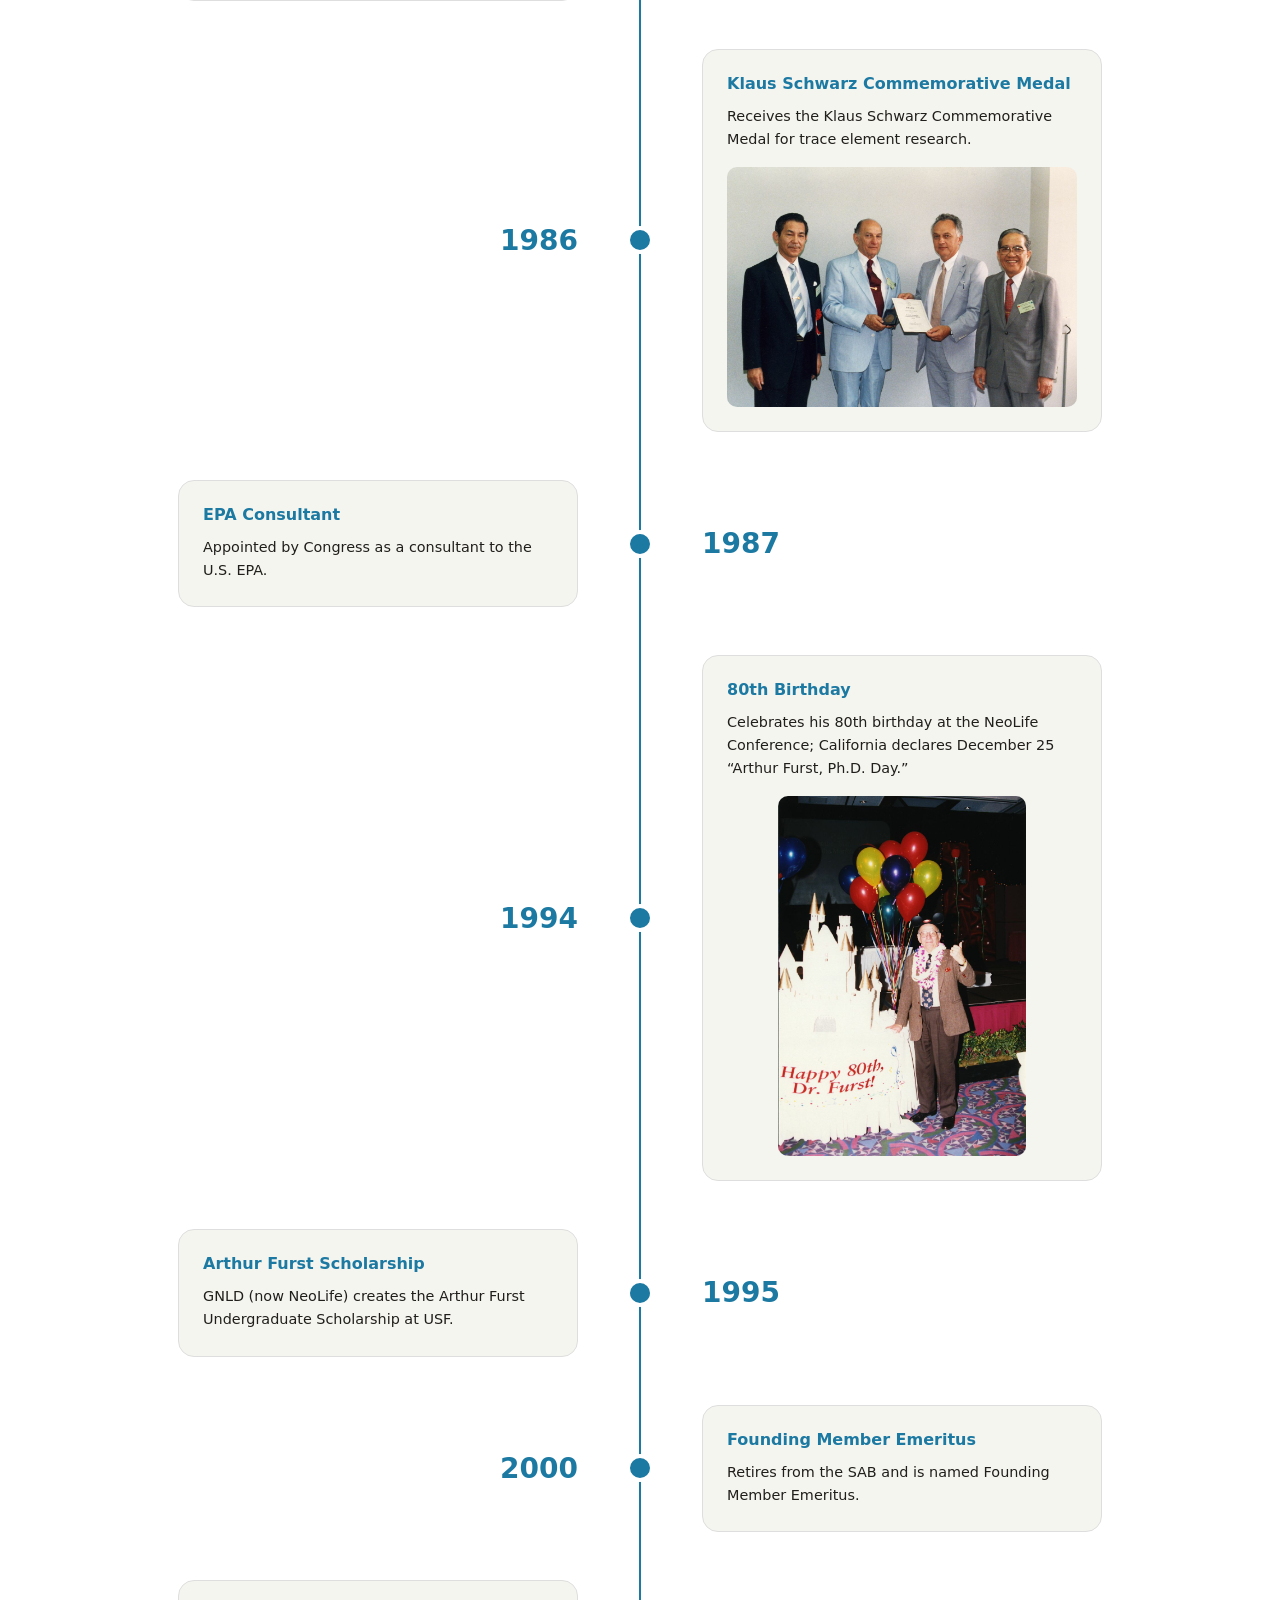
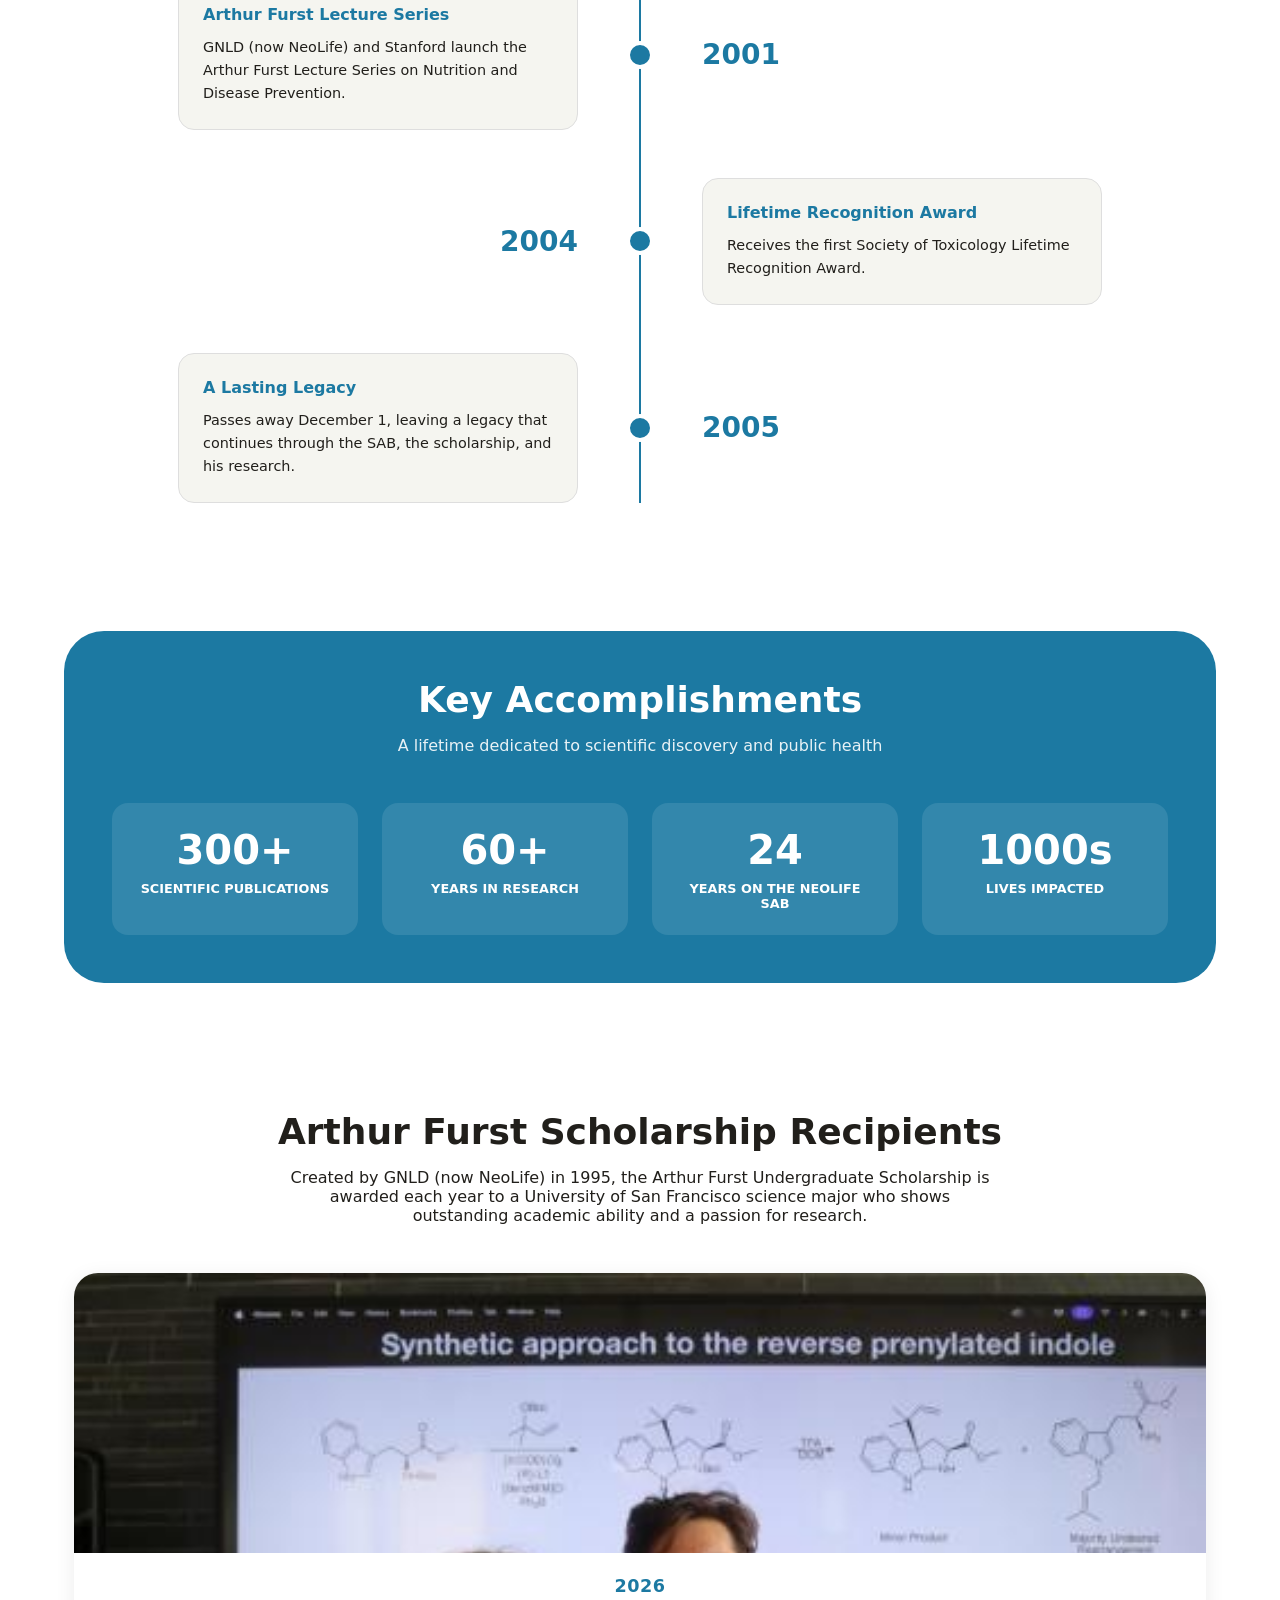
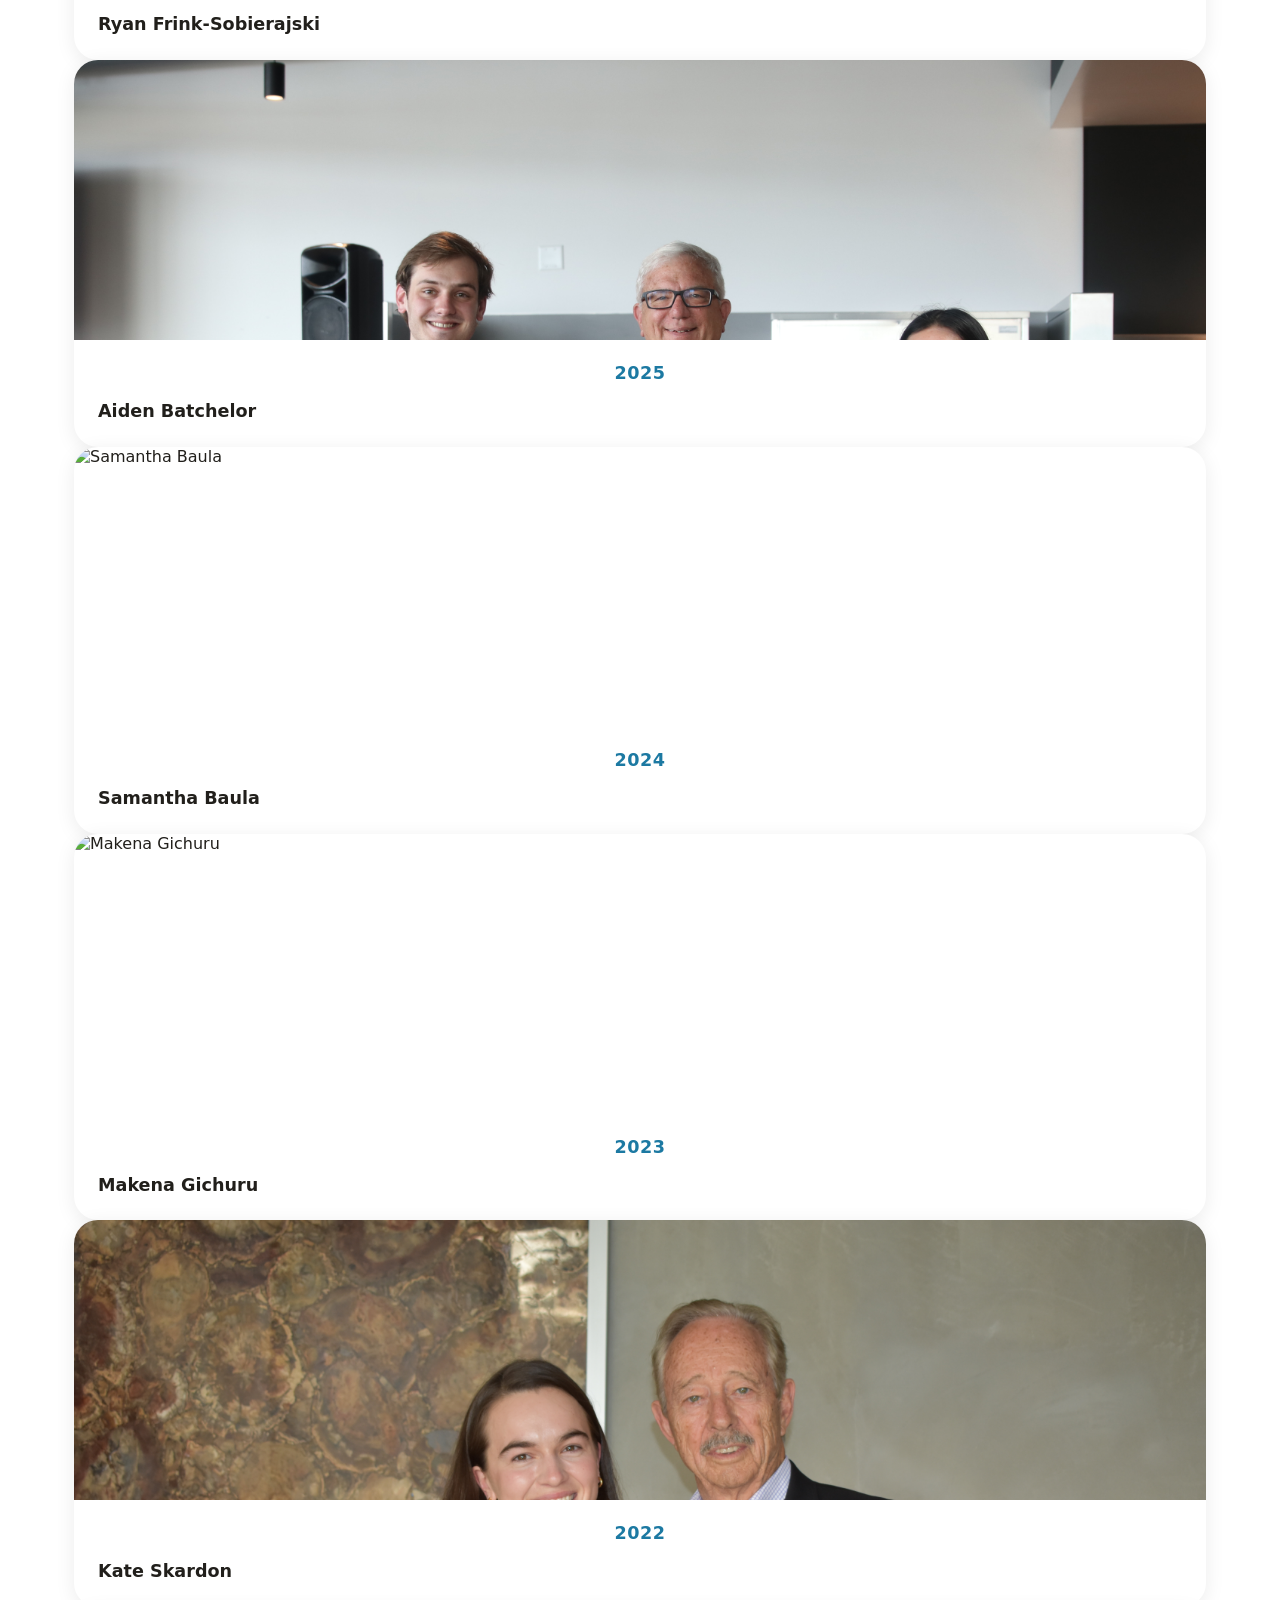
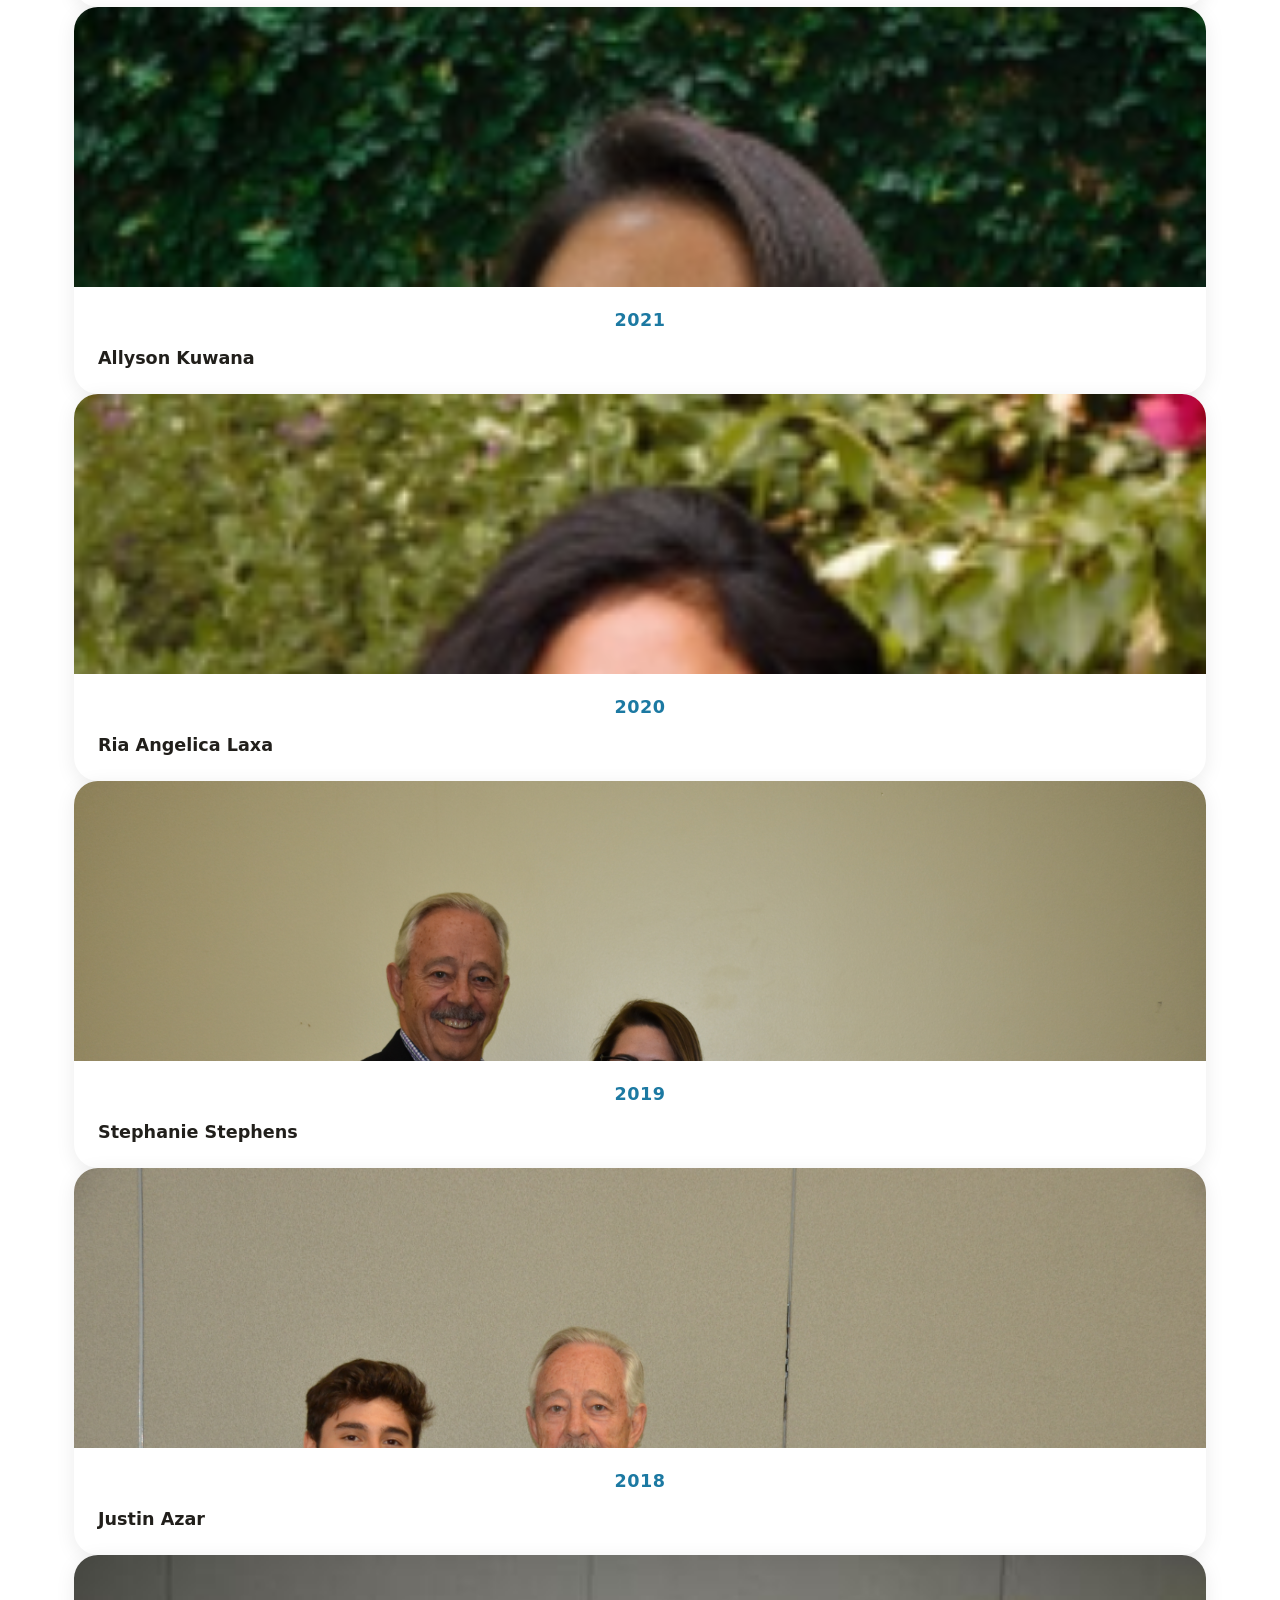
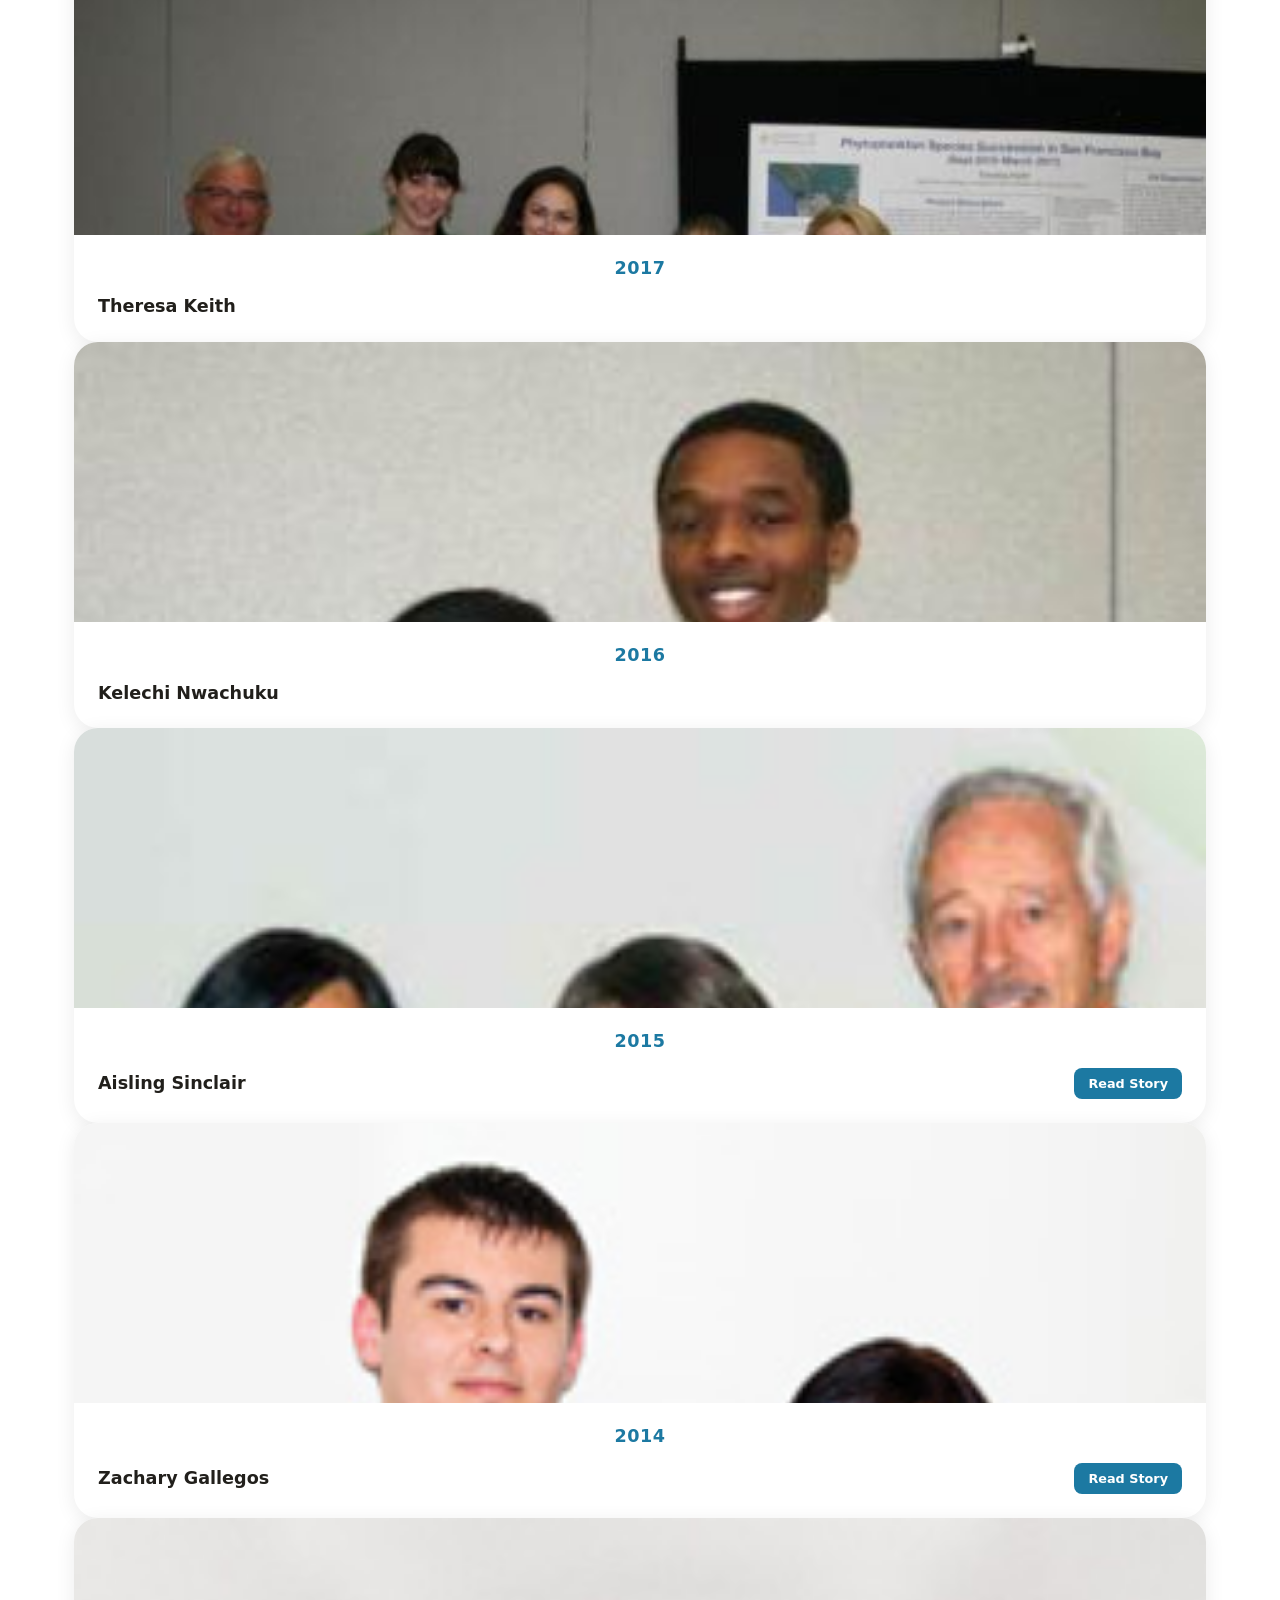
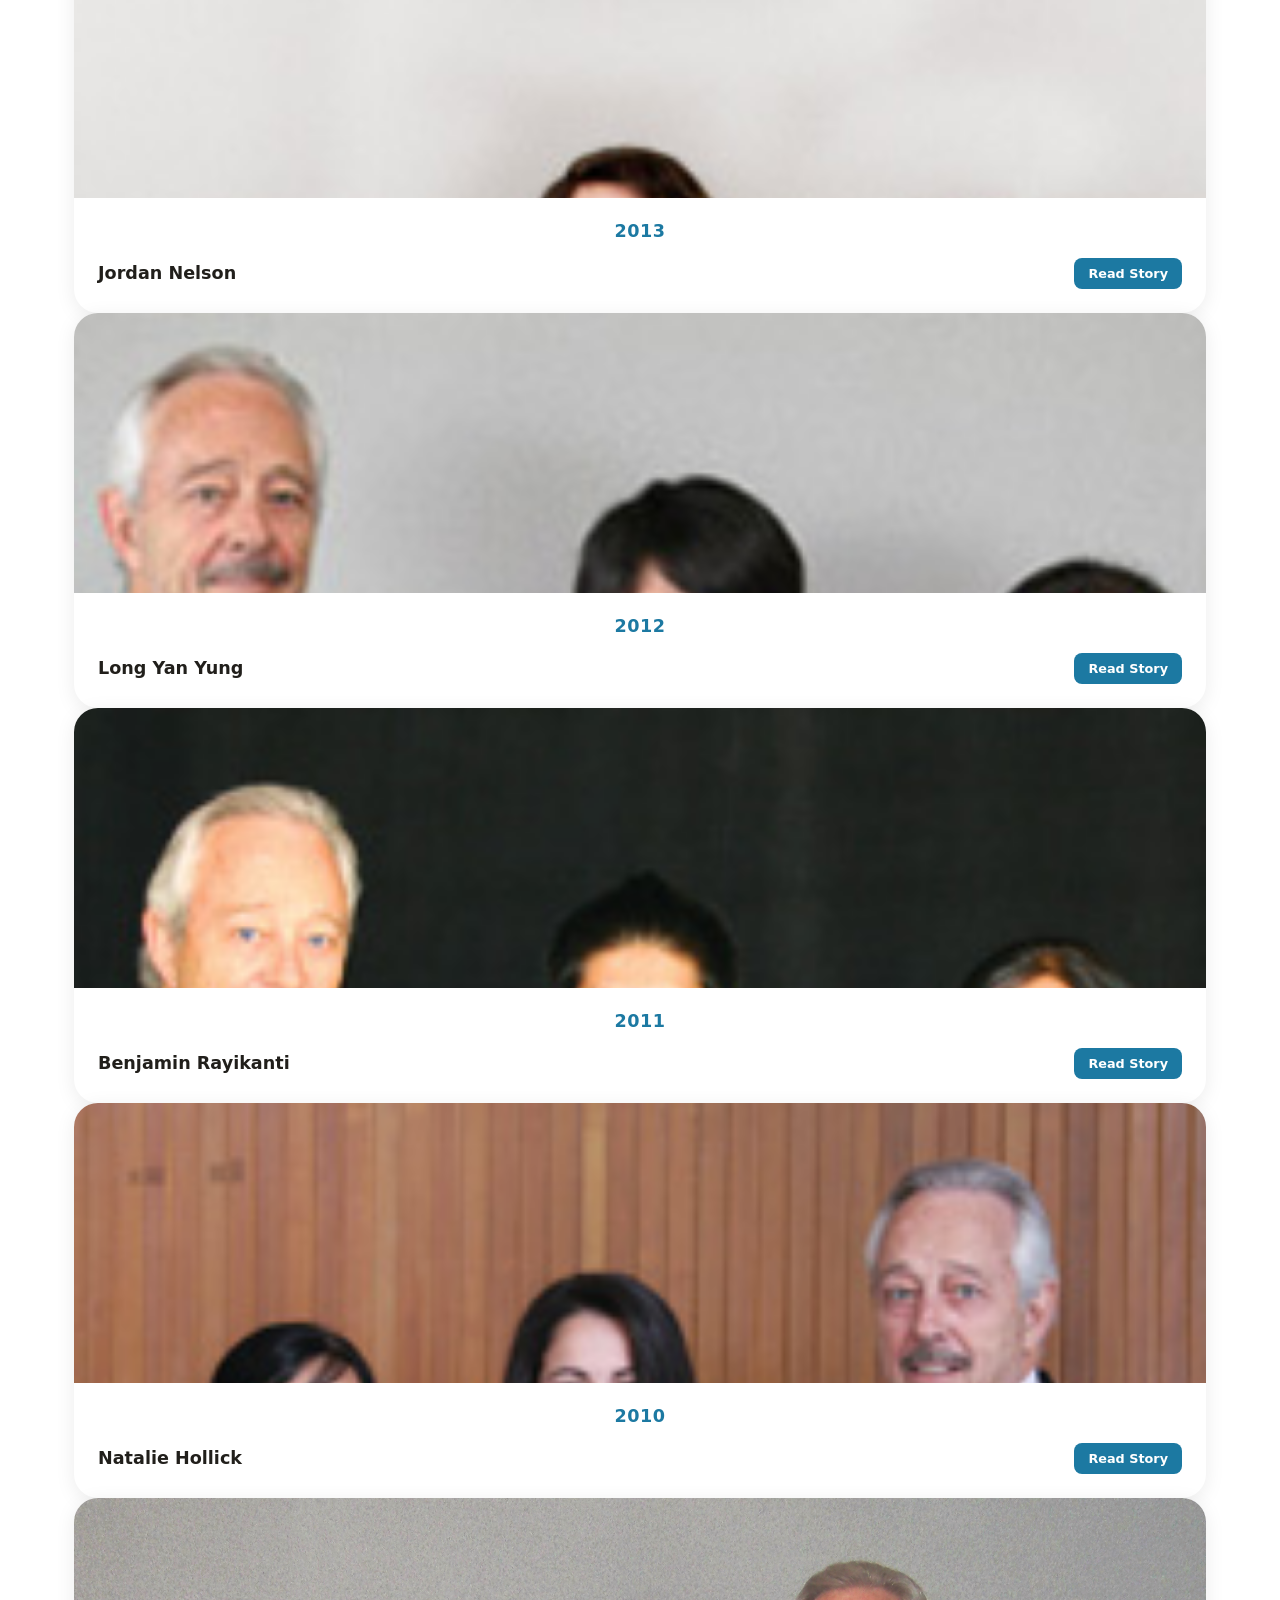
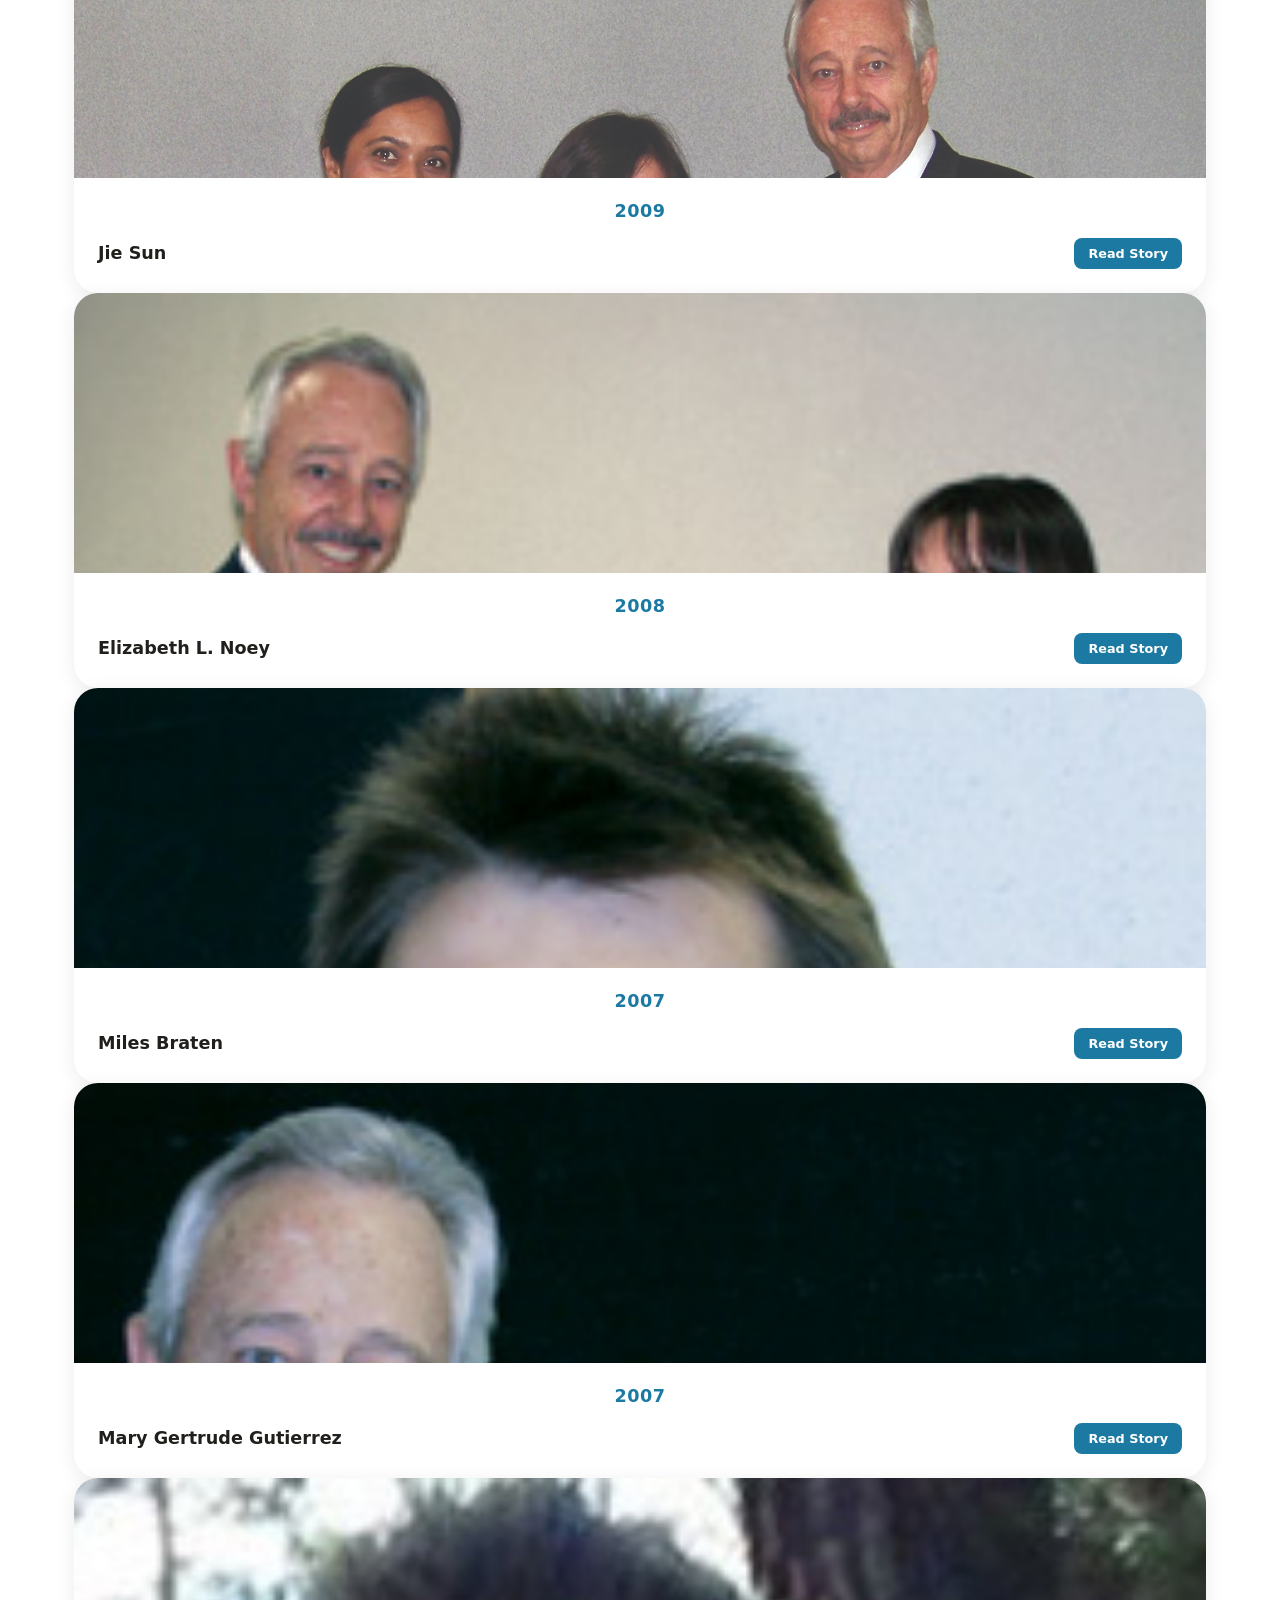
==== commit 25b07887: "content: add (now NeoLife) context and change Neo-Life to NeoLife on index" ====
--- a/index.html
+++ b/index.html
@@ -128,7 +128,7 @@
               transition: max-height 0.5s ease, opacity 0.4s ease;
               opacity: 0;
             ">
-              <p style="margin-top: 16px;">In 1976, at the invitation of founder Donald Pickett, Dr. Furst joined Neo-Life as Director of Research and helped build what became the NeoLife Scientific Advisory Board. He retired from the SAB in 2000 and was named Founding Member Emeritus, remaining its &ldquo;spiritual leader.&rdquo;</p>
+              <p style="margin-top: 16px;">In 1976, at the invitation of founder Donald Pickett, Dr. Furst joined NeoLife as Director of Research and helped build what became the NeoLife Scientific Advisory Board. He retired from the SAB in 2000 and was named Founding Member Emeritus, remaining its &ldquo;spiritual leader.&rdquo;</p>
               <p>His work shaped NeoLife innovations including Double Amino Acid Chelation for better mineral absorption, ToxGard, and BetaGard, which opened the door to NeoLife&rsquo;s carotenoid science.</p>
             </div>
           </div>
@@ -215,14 +215,14 @@
 
         <!-- 1976 -->
         <div class="timeline-item">
-          <div class="timeline-item-inner"><div class="timeline-year-left">1976</div><div class="timeline-dot-wrap"><div class="timeline-dot"></div></div><div class="timeline-card-right"><div class="timeline-card"><h3>Joins Neo-Life</h3><p>Joins Neo-Life as Director of Research at the invitation of founder Donald Pickett.</p></div></div></div>
-          <div class="timeline-mobile"><div class="timeline-mobile-dots"><div class="timeline-dot"></div><div class="timeline-mobile-line"></div></div><div class="timeline-mobile-content"><span class="year">1976</span><div class="timeline-mobile-card"><h3>Joins Neo-Life</h3><p>Joins Neo-Life as Director of Research at the invitation of founder Donald Pickett.</p></div></div></div>
+          <div class="timeline-item-inner"><div class="timeline-year-left">1976</div><div class="timeline-dot-wrap"><div class="timeline-dot"></div></div><div class="timeline-card-right"><div class="timeline-card"><h3>Joins NeoLife</h3><p>Joins NeoLife as Director of Research at the invitation of founder Donald Pickett.</p></div></div></div>
+          <div class="timeline-mobile"><div class="timeline-mobile-dots"><div class="timeline-dot"></div><div class="timeline-mobile-line"></div></div><div class="timeline-mobile-content"><span class="year">1976</span><div class="timeline-mobile-card"><h3>Joins NeoLife</h3><p>Joins NeoLife as Director of Research at the invitation of founder Donald Pickett.</p></div></div></div>
         </div>
 
         <!-- 1979 -->
         <div class="timeline-item">
-          <div class="timeline-item-inner"><div class="timeline-card-left"><div class="timeline-card"><h3>Scientific Advisory Board</h3><p>The Neo-Life Scientific Advisory Board is officially announced, with Dr. Furst as a founding member.</p></div></div><div class="timeline-dot-wrap"><div class="timeline-dot"></div></div><div class="timeline-year-right">1979</div></div>
-          <div class="timeline-mobile"><div class="timeline-mobile-dots"><div class="timeline-dot"></div><div class="timeline-mobile-line"></div></div><div class="timeline-mobile-content"><span class="year">1979</span><div class="timeline-mobile-card"><h3>Scientific Advisory Board</h3><p>The Neo-Life Scientific Advisory Board is officially announced, with Dr. Furst as a founding member.</p></div></div></div>
+          <div class="timeline-item-inner"><div class="timeline-card-left"><div class="timeline-card"><h3>Scientific Advisory Board</h3><p>The NeoLife Scientific Advisory Board is officially announced, with Dr. Furst as a founding member.</p></div></div><div class="timeline-dot-wrap"><div class="timeline-dot"></div></div><div class="timeline-year-right">1979</div></div>
+          <div class="timeline-mobile"><div class="timeline-mobile-dots"><div class="timeline-dot"></div><div class="timeline-mobile-line"></div></div><div class="timeline-mobile-content"><span class="year">1979</span><div class="timeline-mobile-card"><h3>Scientific Advisory Board</h3><p>The NeoLife Scientific Advisory Board is officially announced, with Dr. Furst as a founding member.</p></div></div></div>
         </div>
 
         <!-- 1983 -->
@@ -257,8 +257,8 @@
 
         <!-- 1995 -->
         <div class="timeline-item">
-          <div class="timeline-item-inner"><div class="timeline-card-left"><div class="timeline-card"><h3>Arthur Furst Scholarship</h3><p>GNLD creates the Arthur Furst Undergraduate Scholarship at USF.</p></div></div><div class="timeline-dot-wrap"><div class="timeline-dot"></div></div><div class="timeline-year-right">1995</div></div>
-          <div class="timeline-mobile"><div class="timeline-mobile-dots"><div class="timeline-dot"></div><div class="timeline-mobile-line"></div></div><div class="timeline-mobile-content"><span class="year">1995</span><div class="timeline-mobile-card"><h3>Arthur Furst Scholarship</h3><p>GNLD creates the Arthur Furst Undergraduate Scholarship at USF.</p></div></div></div>
+          <div class="timeline-item-inner"><div class="timeline-card-left"><div class="timeline-card"><h3>Arthur Furst Scholarship</h3><p>GNLD (now NeoLife) creates the Arthur Furst Undergraduate Scholarship at USF.</p></div></div><div class="timeline-dot-wrap"><div class="timeline-dot"></div></div><div class="timeline-year-right">1995</div></div>
+          <div class="timeline-mobile"><div class="timeline-mobile-dots"><div class="timeline-dot"></div><div class="timeline-mobile-line"></div></div><div class="timeline-mobile-content"><span class="year">1995</span><div class="timeline-mobile-card"><h3>Arthur Furst Scholarship</h3><p>GNLD (now NeoLife) creates the Arthur Furst Undergraduate Scholarship at USF.</p></div></div></div>
         </div>
 
         <!-- 2000 -->
@@ -269,8 +269,8 @@
 
         <!-- 2001 -->
         <div class="timeline-item">
-          <div class="timeline-item-inner"><div class="timeline-card-left"><div class="timeline-card"><h3>Arthur Furst Lecture Series</h3><p>GNLD and Stanford launch the Arthur Furst Lecture Series on Nutrition and Disease Prevention.</p></div></div><div class="timeline-dot-wrap"><div class="timeline-dot"></div></div><div class="timeline-year-right">2001</div></div>
-          <div class="timeline-mobile"><div class="timeline-mobile-dots"><div class="timeline-dot"></div><div class="timeline-mobile-line"></div></div><div class="timeline-mobile-content"><span class="year">2001</span><div class="timeline-mobile-card"><h3>Arthur Furst Lecture Series</h3><p>GNLD and Stanford launch the Arthur Furst Lecture Series on Nutrition and Disease Prevention.</p></div></div></div>
+          <div class="timeline-item-inner"><div class="timeline-card-left"><div class="timeline-card"><h3>Arthur Furst Lecture Series</h3><p>GNLD (now NeoLife) and Stanford launch the Arthur Furst Lecture Series on Nutrition and Disease Prevention.</p></div></div><div class="timeline-dot-wrap"><div class="timeline-dot"></div></div><div class="timeline-year-right">2001</div></div>
+          <div class="timeline-mobile"><div class="timeline-mobile-dots"><div class="timeline-dot"></div><div class="timeline-mobile-line"></div></div><div class="timeline-mobile-content"><span class="year">2001</span><div class="timeline-mobile-card"><h3>Arthur Furst Lecture Series</h3><p>GNLD (now NeoLife) and Stanford launch the Arthur Furst Lecture Series on Nutrition and Disease Prevention.</p></div></div></div>
         </div>
 
         <!-- 2004 -->
@@ -311,7 +311,7 @@
   <div class="container">
     <div class="section-title">
       <h2 style="color:#211f1b;">Arthur Furst Scholarship Recipients</h2>
-      <p style="max-width:700px;margin:0 auto;">Created by GNLD in 1995, the Arthur Furst Undergraduate Scholarship is awarded each year to a University of San Francisco science major who shows outstanding academic ability and a passion for research.</p>
+      <p style="max-width:700px;margin:0 auto;">Created by GNLD (now NeoLife) in 1995, the Arthur Furst Undergraduate Scholarship is awarded each year to a University of San Francisco science major who shows outstanding academic ability and a passion for research.</p>
     </div>
 
     <!-- Slider -->
@@ -721,7 +721,7 @@
         <div class="pub-year">1995</div>
         <div class="pub-info">
           <h3>The Experts Discuss Immune Function</h3>
-          <p>Neo-Life Magazine — Featured article by Dr. Arthur Furst</p>
+          <p>NeoLife Magazine — Featured article by Dr. Arthur Furst</p>
         </div>
         <a href="assets/articles/1995 Neo-Life Magazine The Experts Discuss Immune Function - AF article.pdf" target="_blank" class="link-btn" style="font-size:0.85rem;white-space:nowrap;">View Article<img src="assets/images/SVG's/file-pdf-sharp-light-full.svg" alt="" class="btn-icon"></a>
       </div>
@@ -1301,7 +1301,7 @@
         <div class="pub-year">1994</div>
         <div class="pub-info">
           <h3>Scientific Advisory Board Profile</h3>
-          <p>Neo-Life Magazine, Spring — Feature on Dr. Furst's SAB work</p>
+          <p>NeoLife Magazine, Spring — Feature on Dr. Furst's SAB work</p>
         </div>
         <a href="assets/news/1994 Neo-Life Mag AF SAB profile Spring.pdf" target="_blank" class="link-btn" style="font-size:0.85rem;white-space:nowrap;">View Article<img src="assets/images/SVG's/file-pdf-sharp-light-full.svg" alt="" class="btn-icon"></a>
       </div>
--- a/css/styles.css
+++ b/css/styles.css
@@ -697,12 +697,12 @@
 }
 
 .timeline-photo {
-  width: 100%;
+  width: auto;
+  max-width: 100%;
+  height: auto;
+  max-height: 360px;
   border-radius: 10px;
-  margin-top: 16px;
-  object-fit: cover;
-  object-position: top center;
-  max-height: 250px;
+  margin: 16px auto 0;
   display: block;
 }
 /* ============================================================
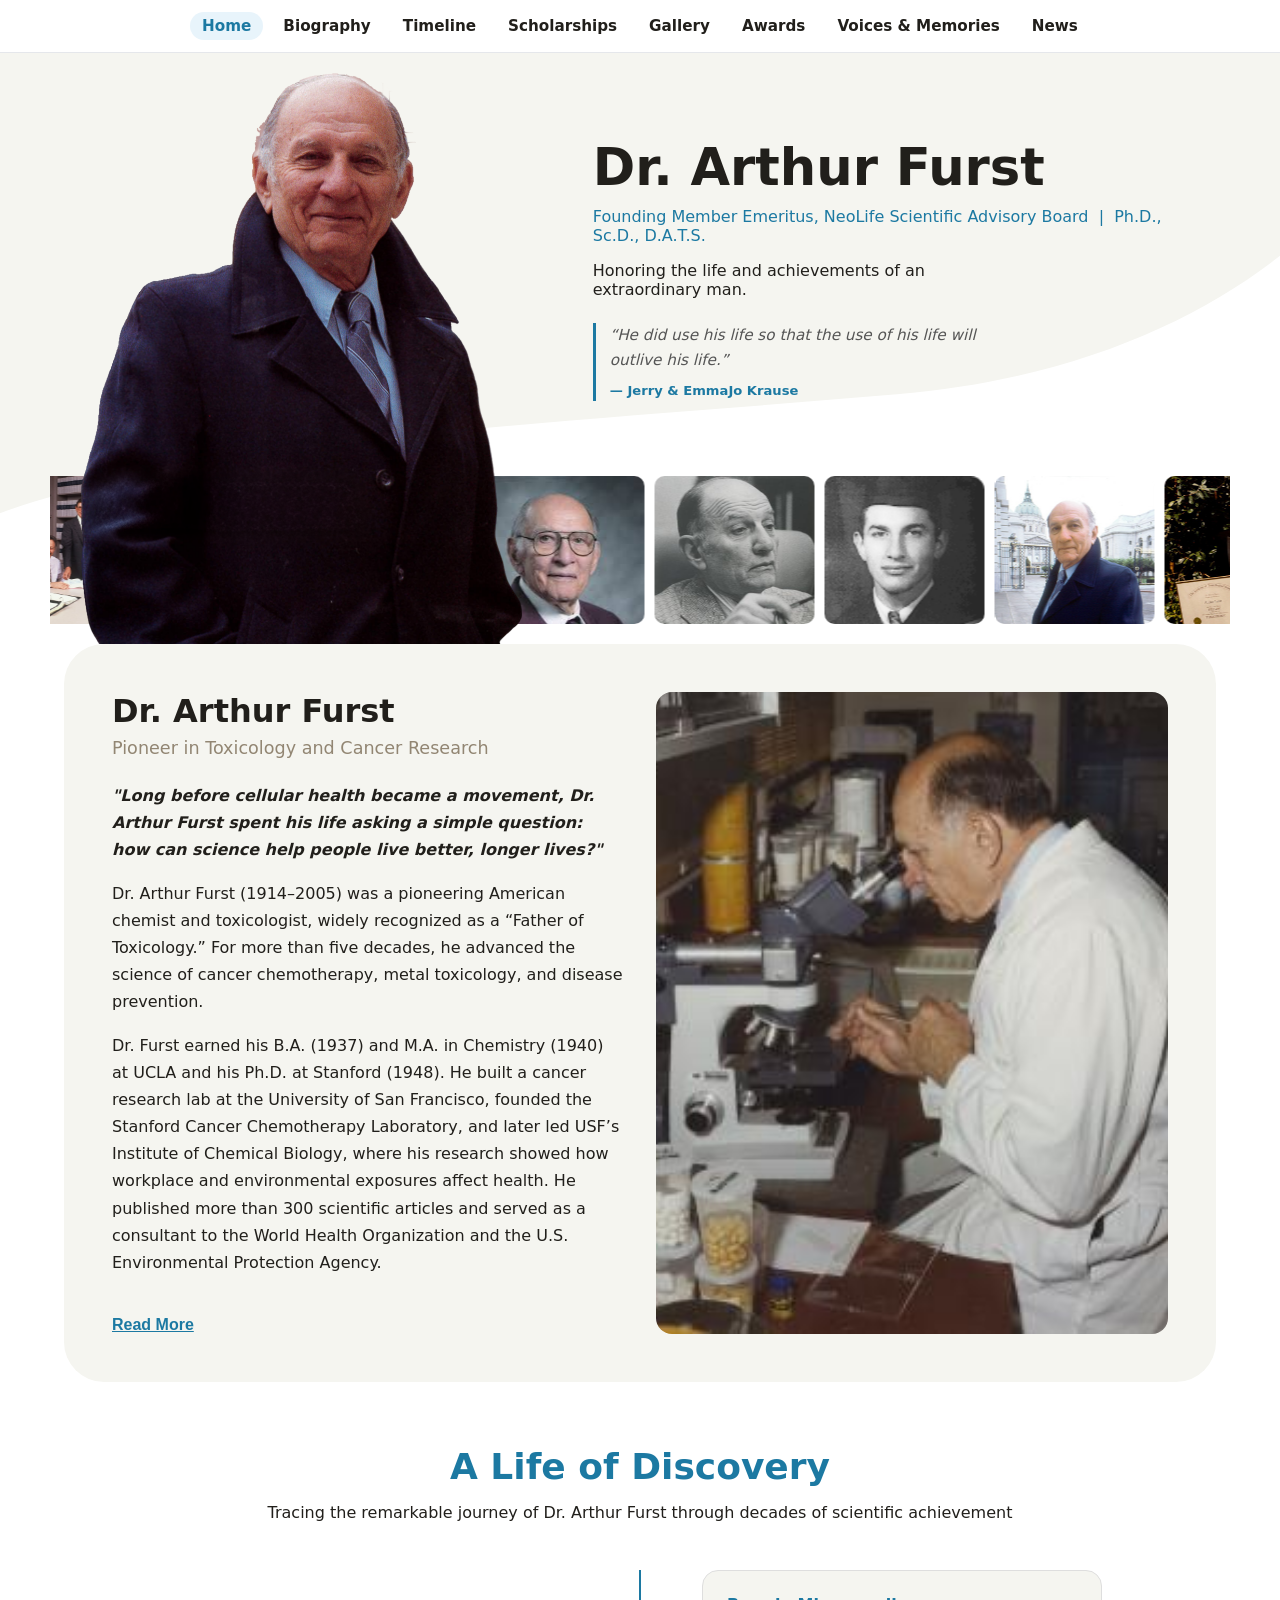
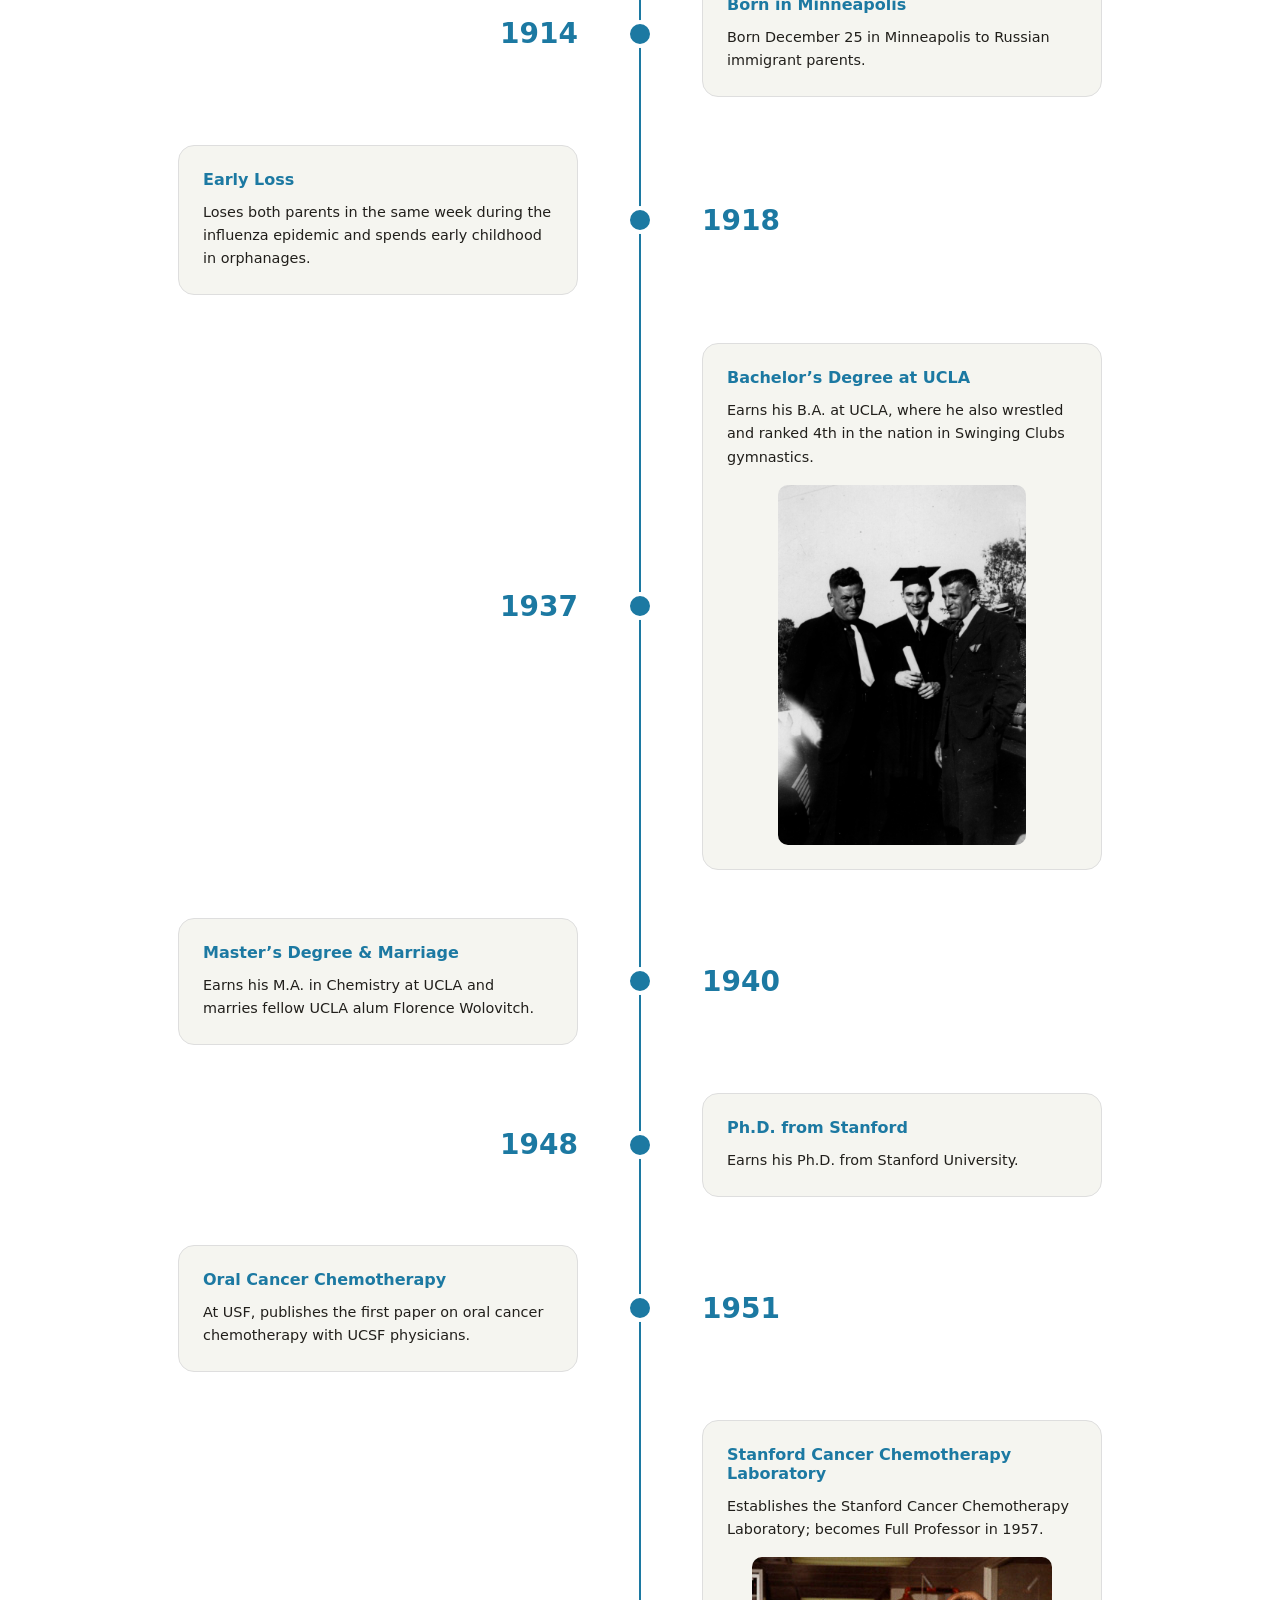
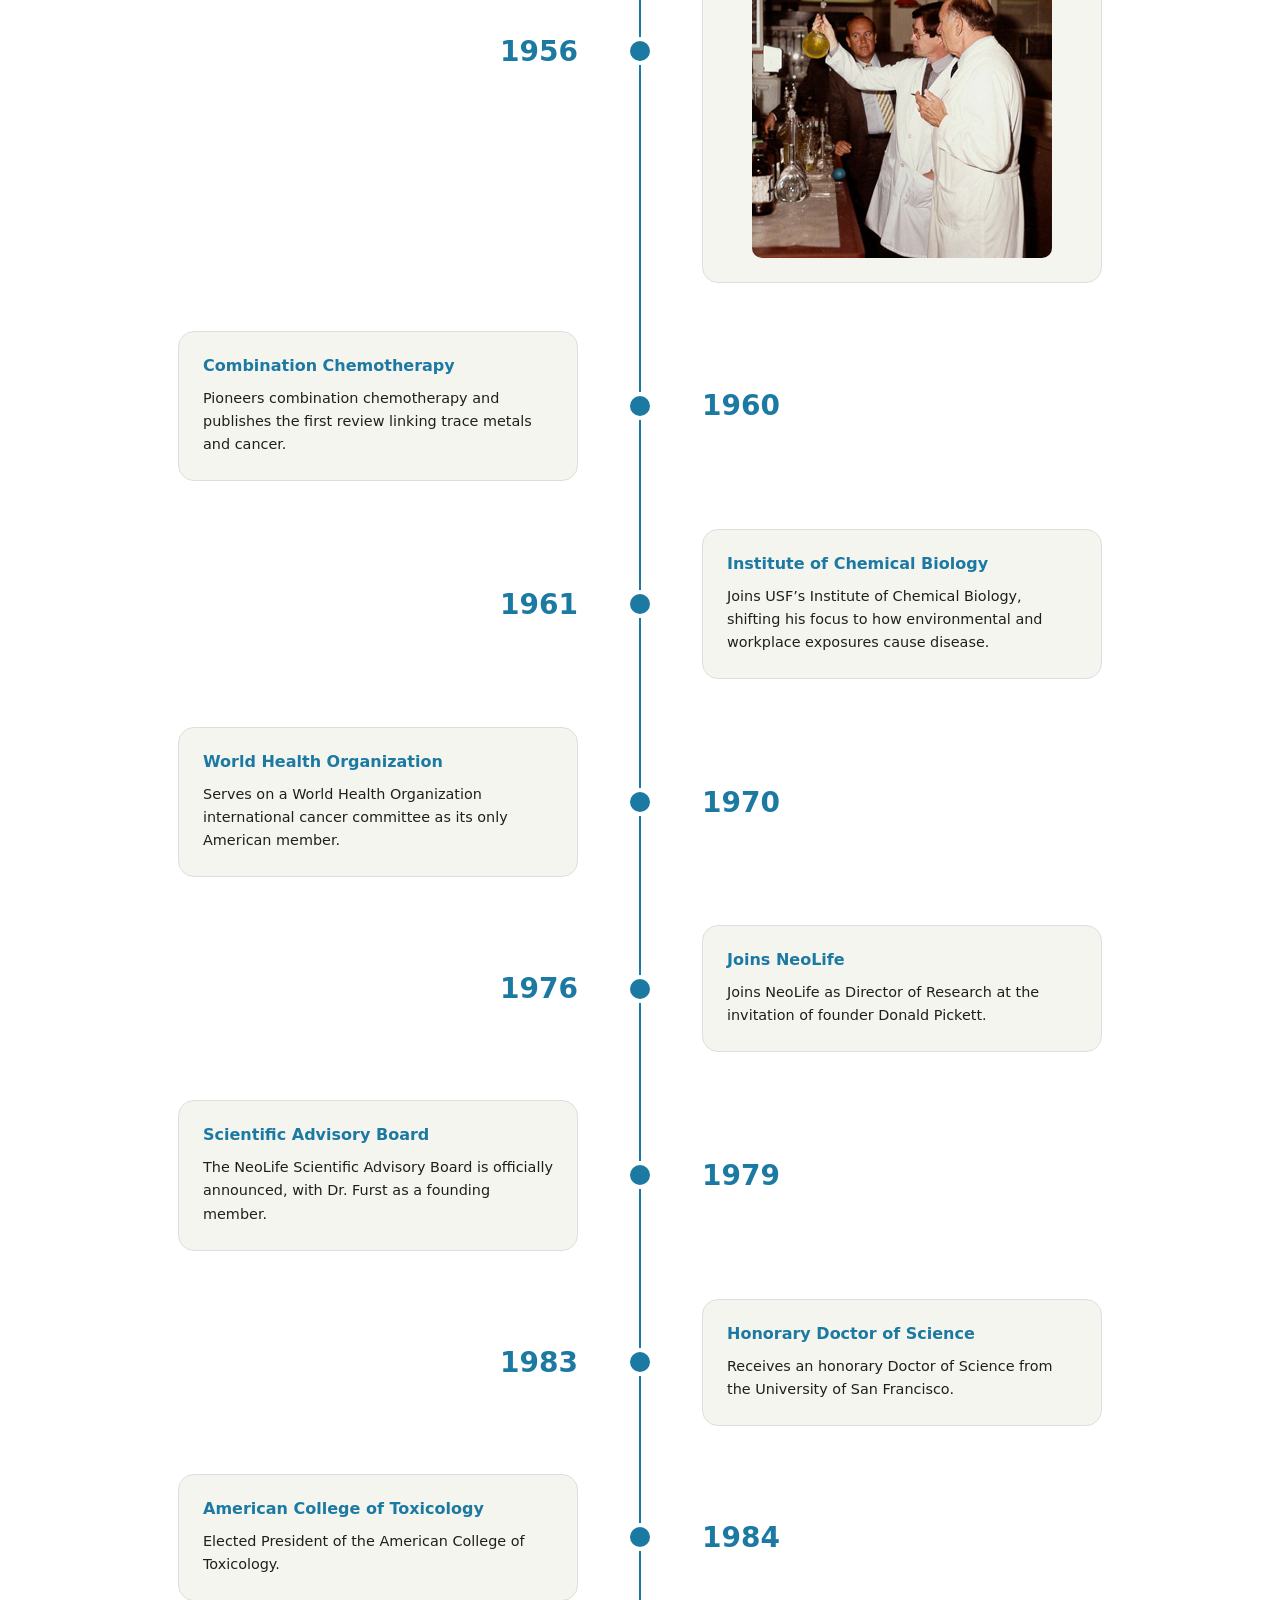
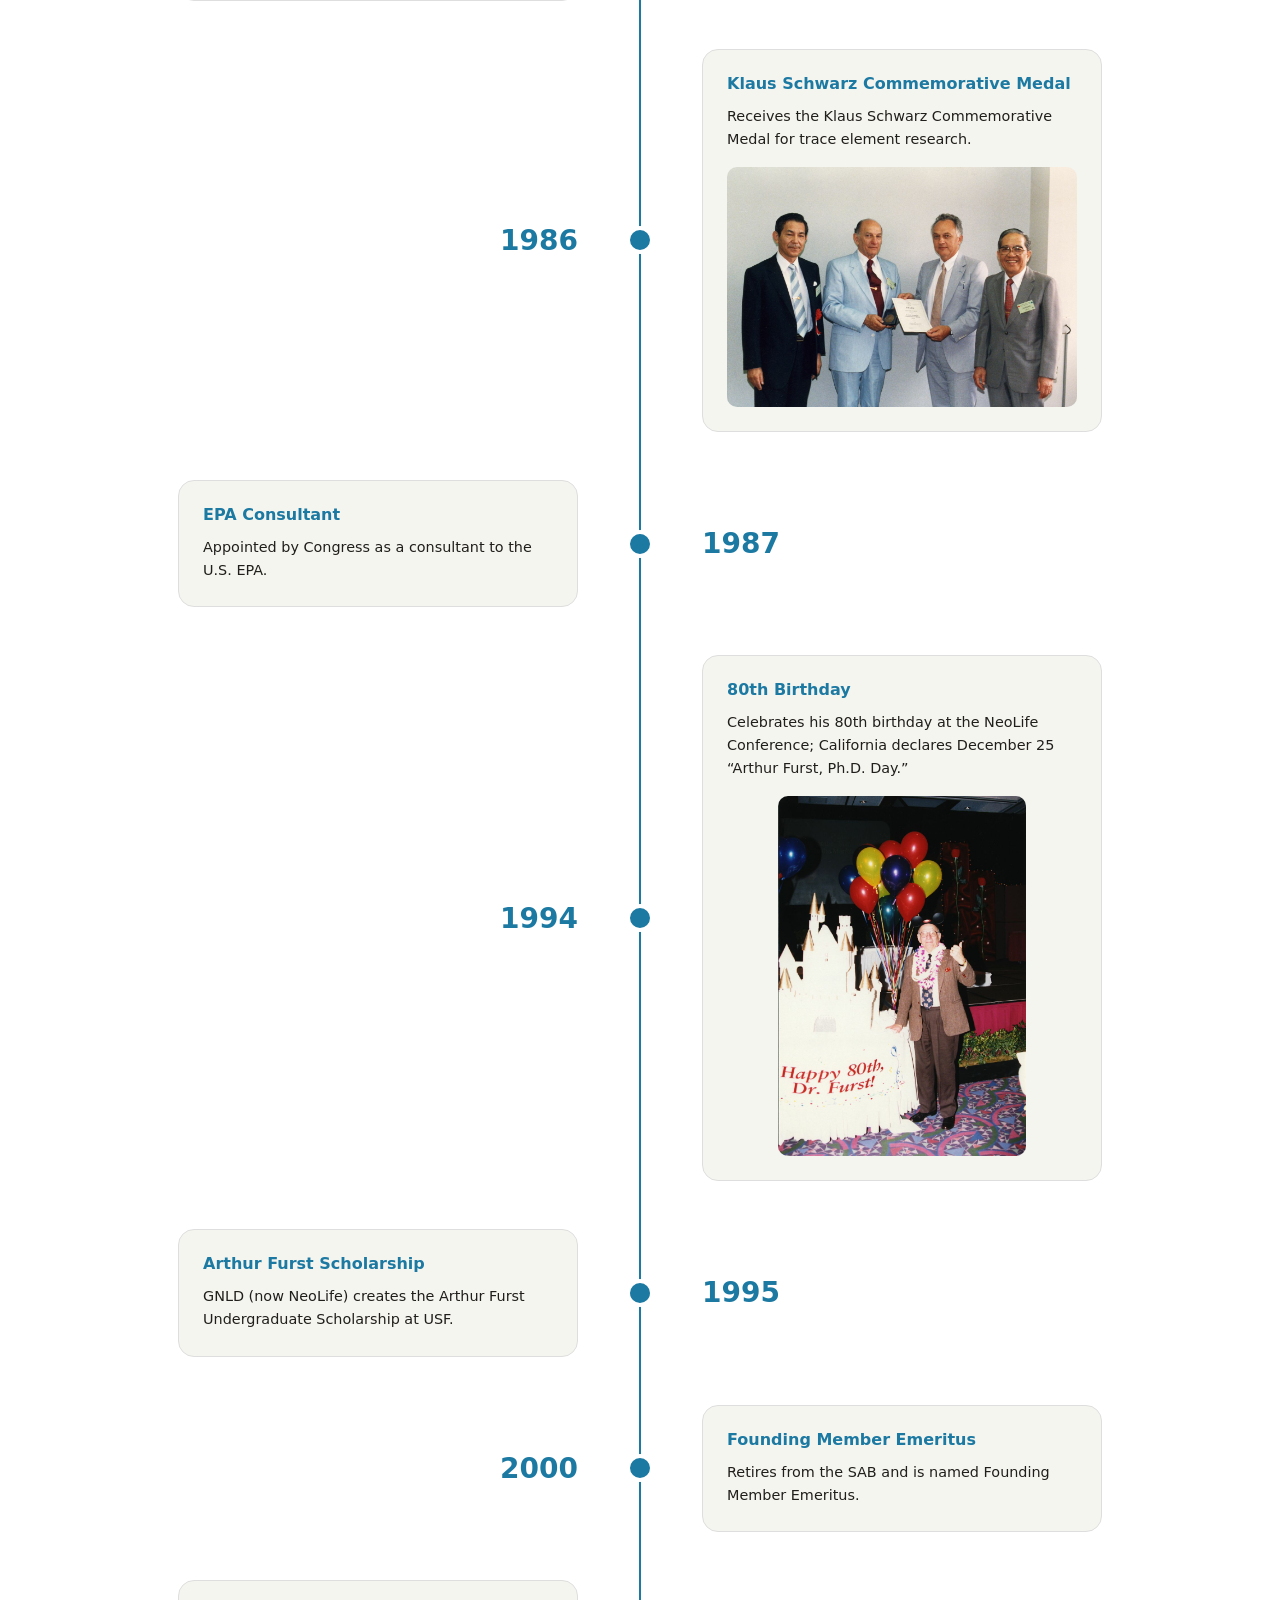
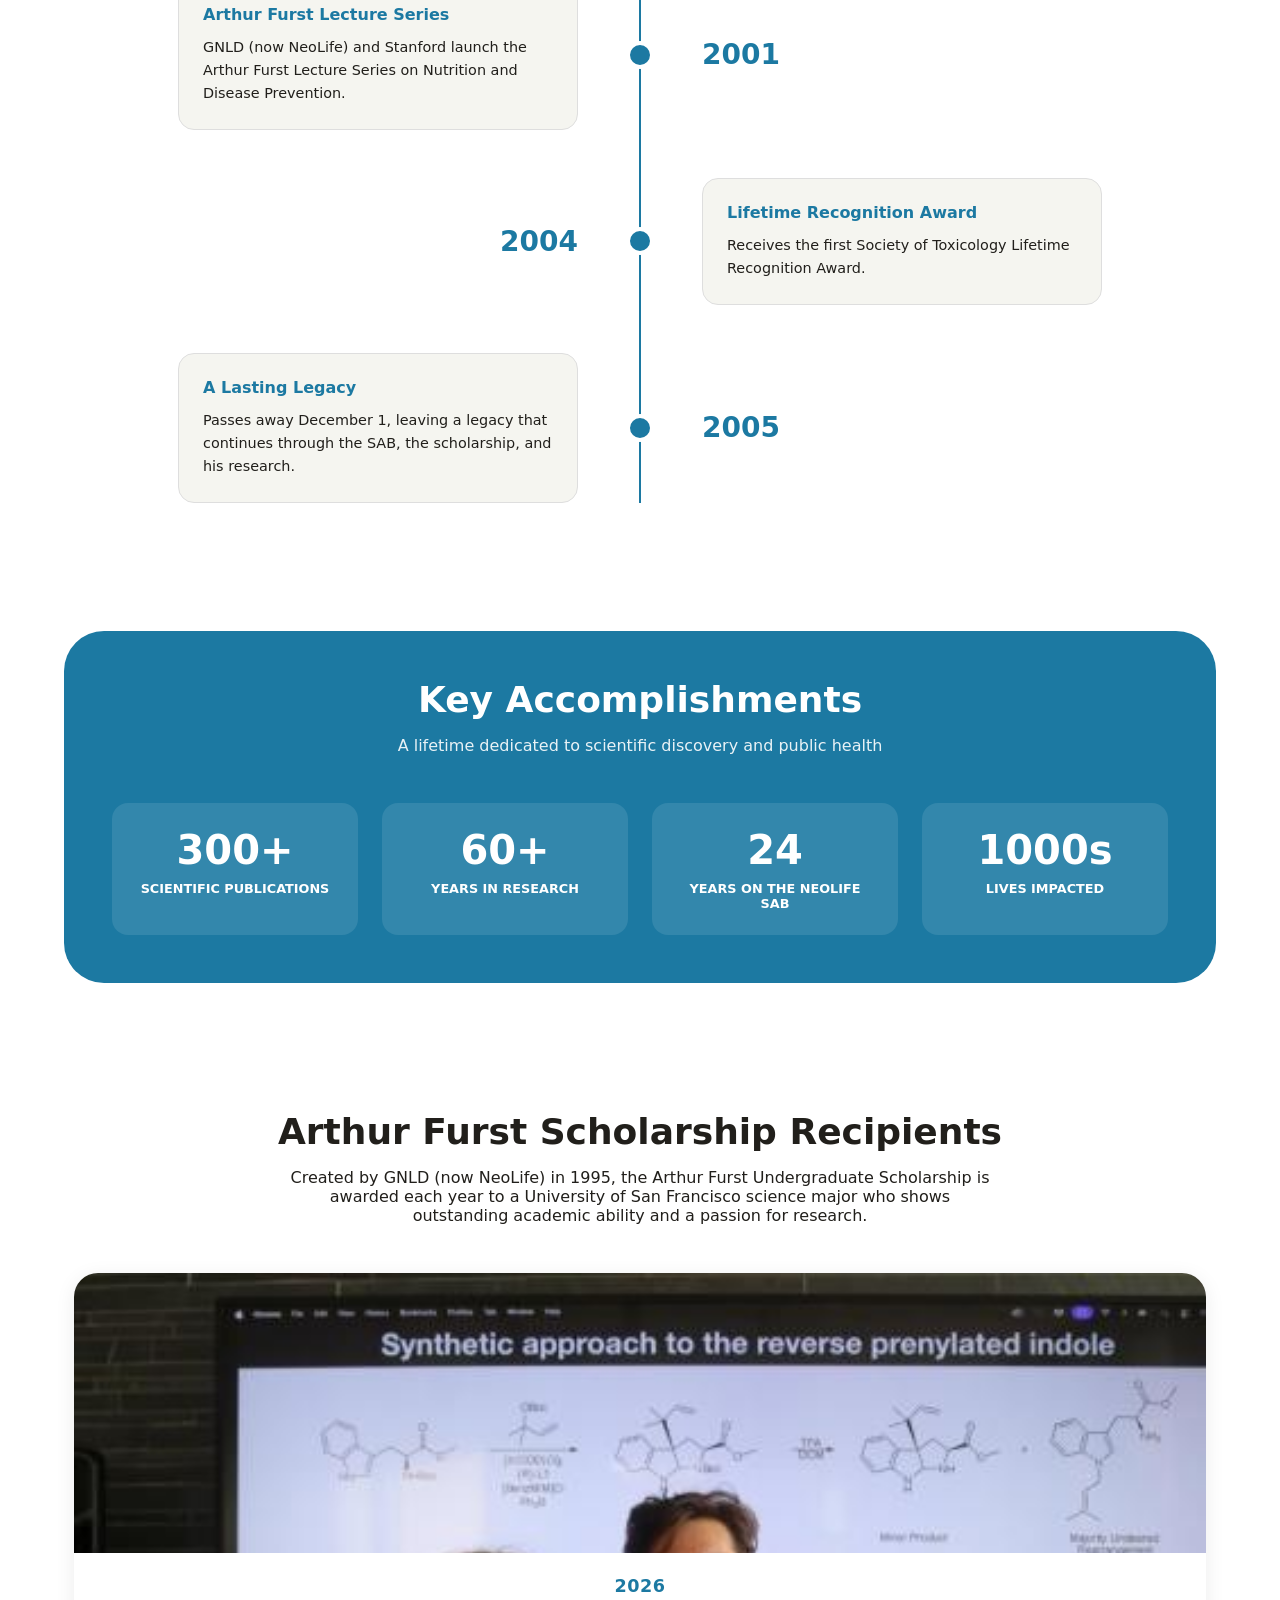
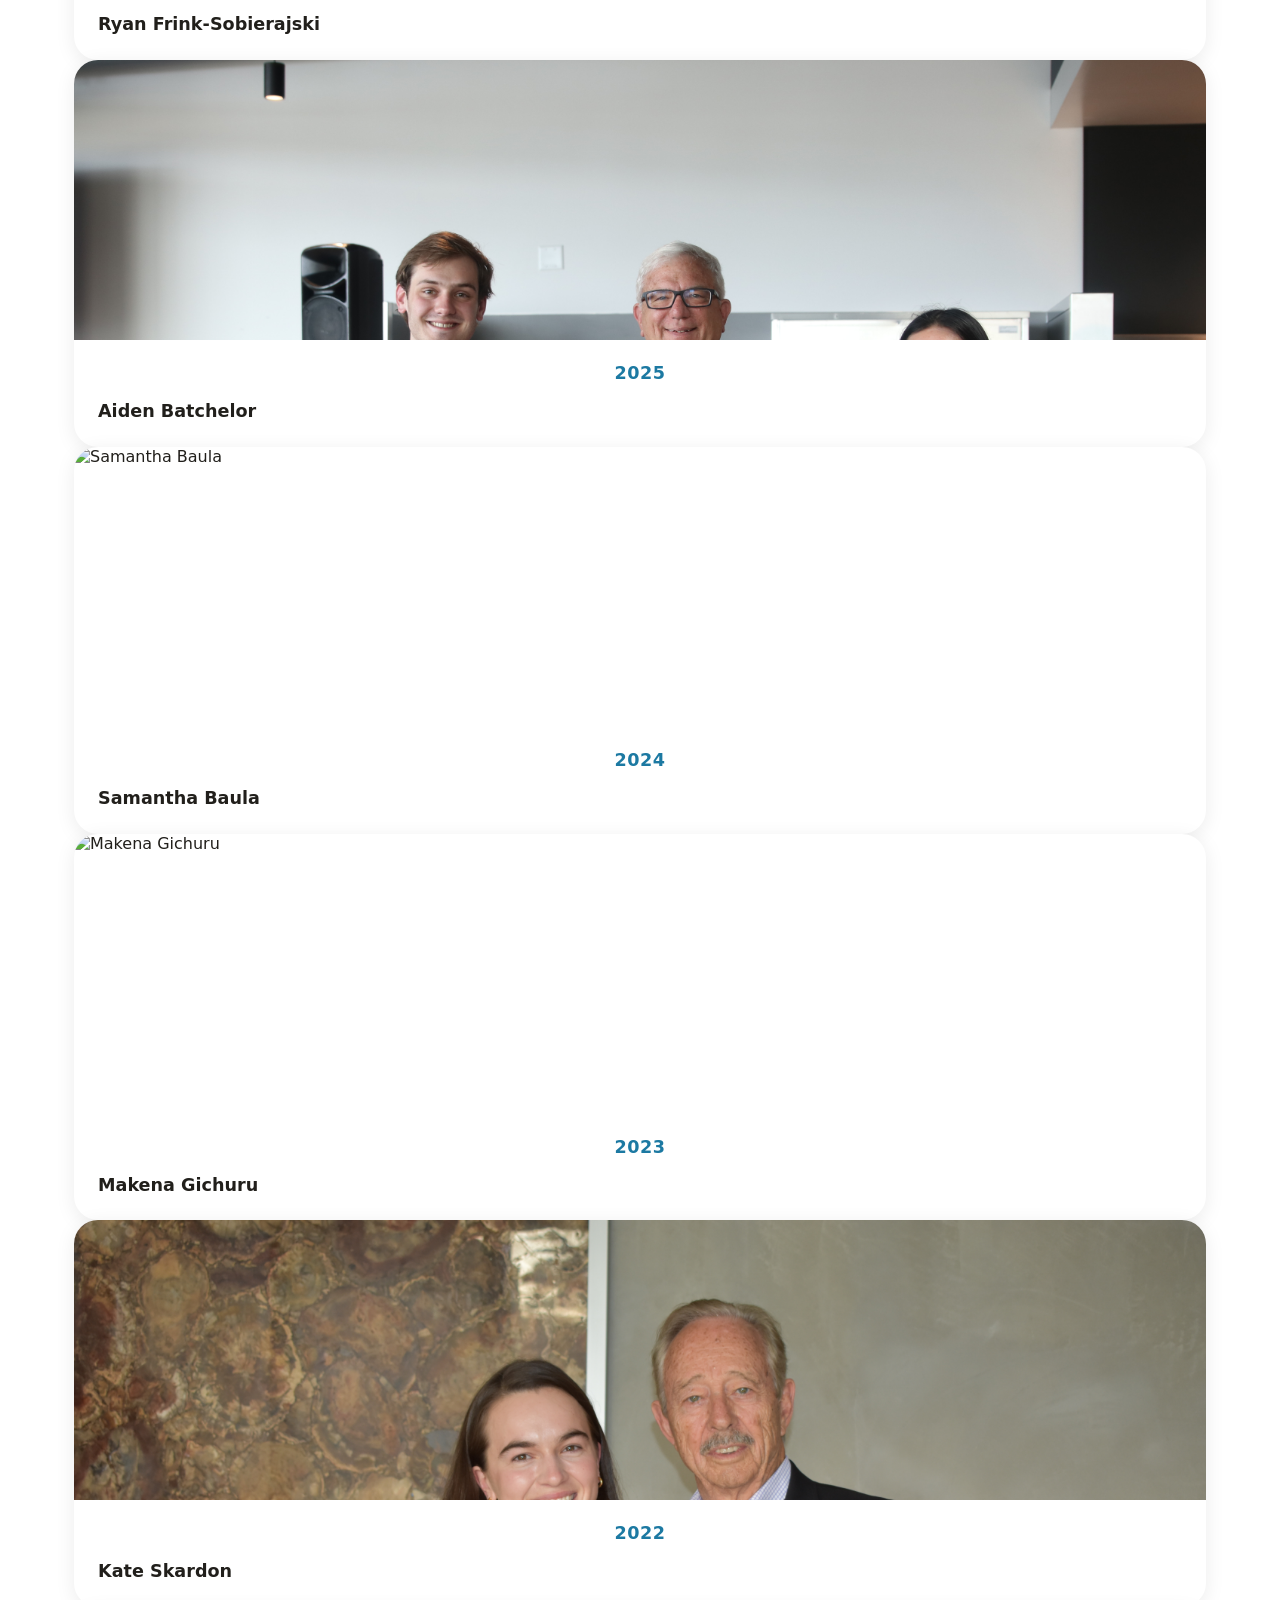
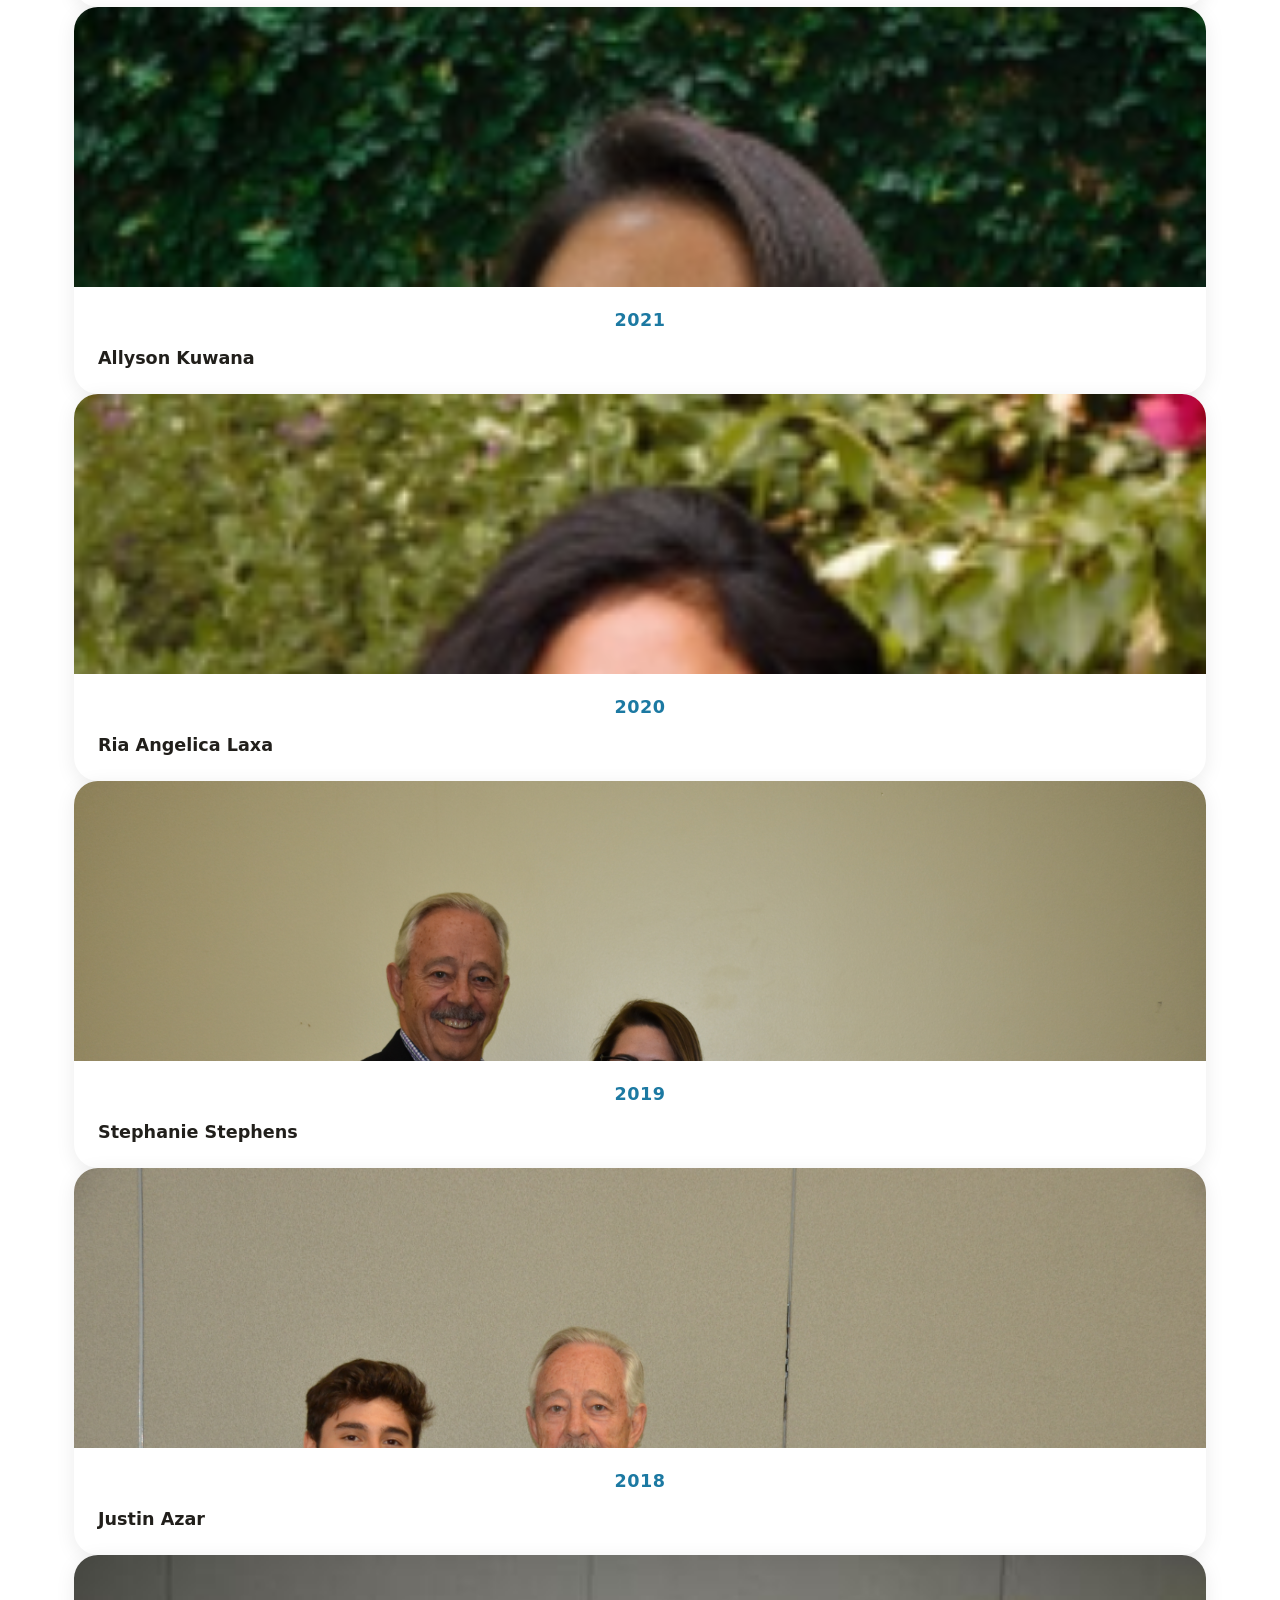
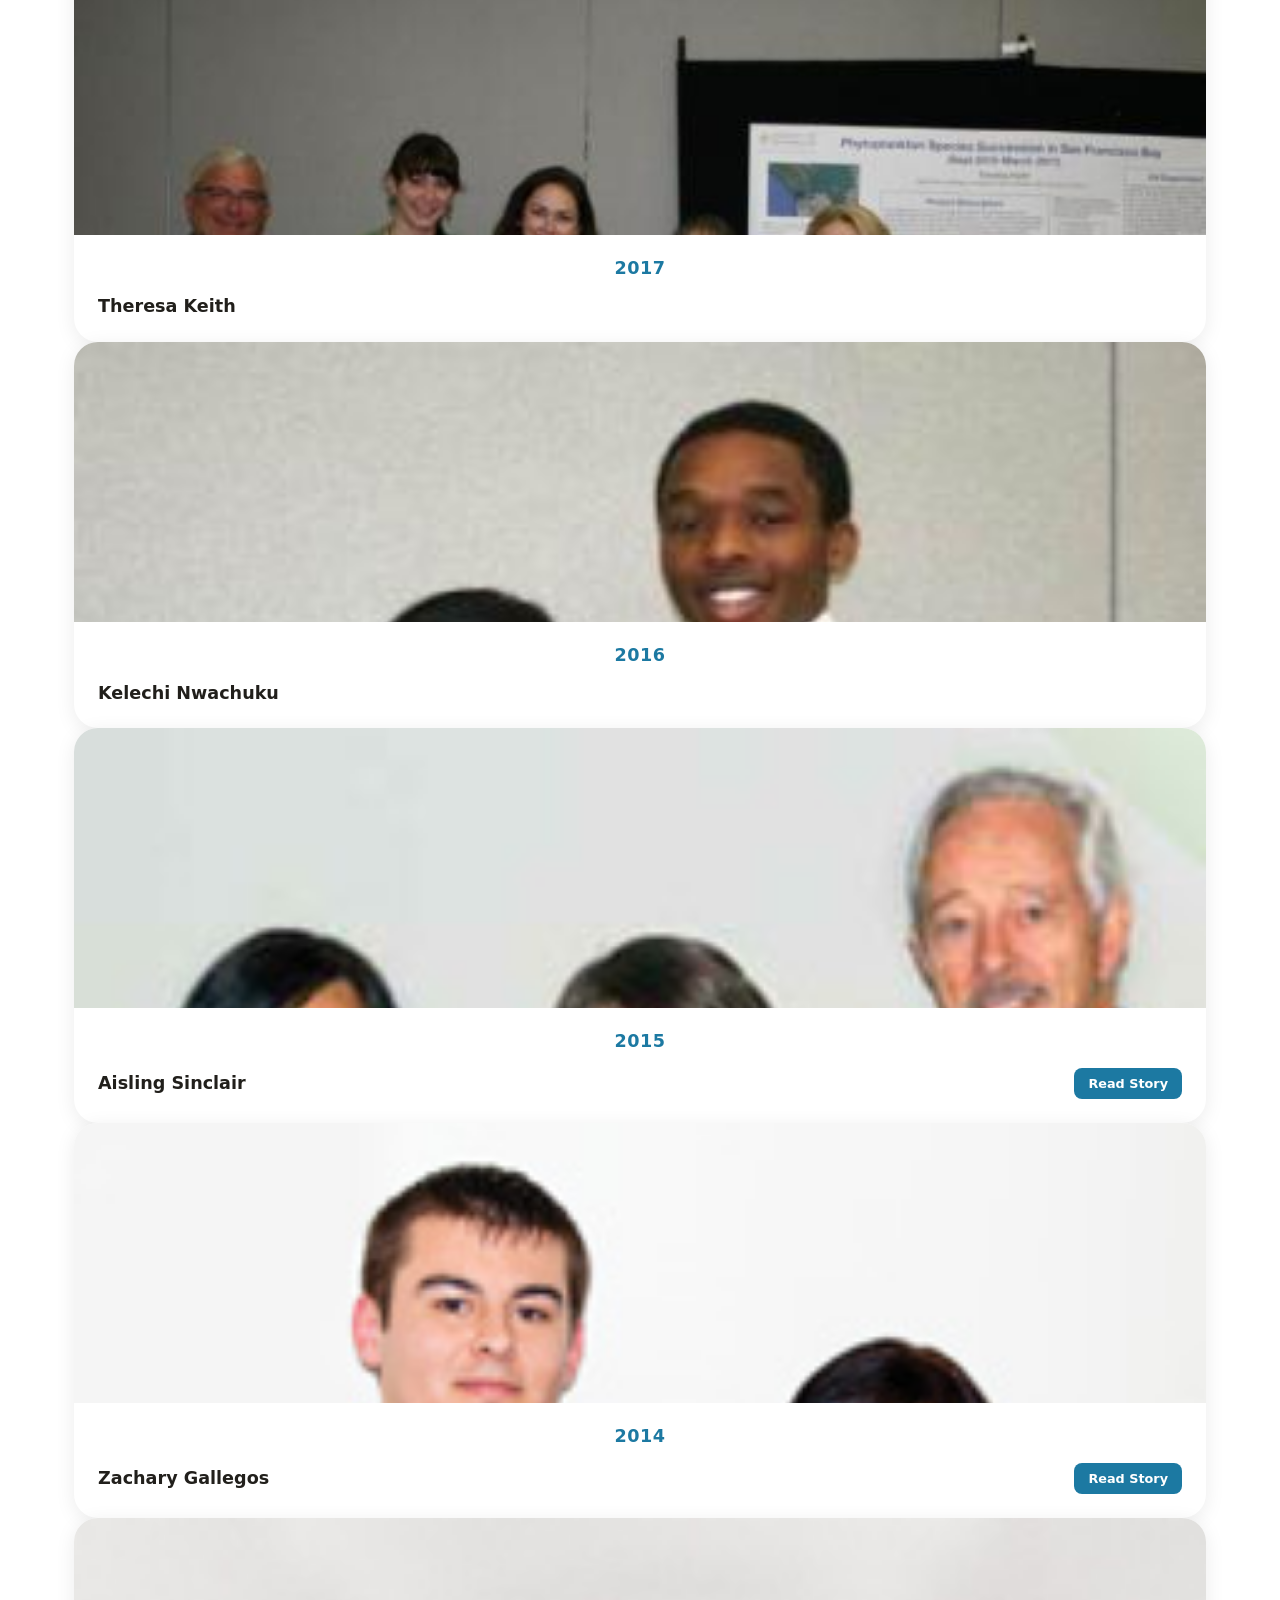
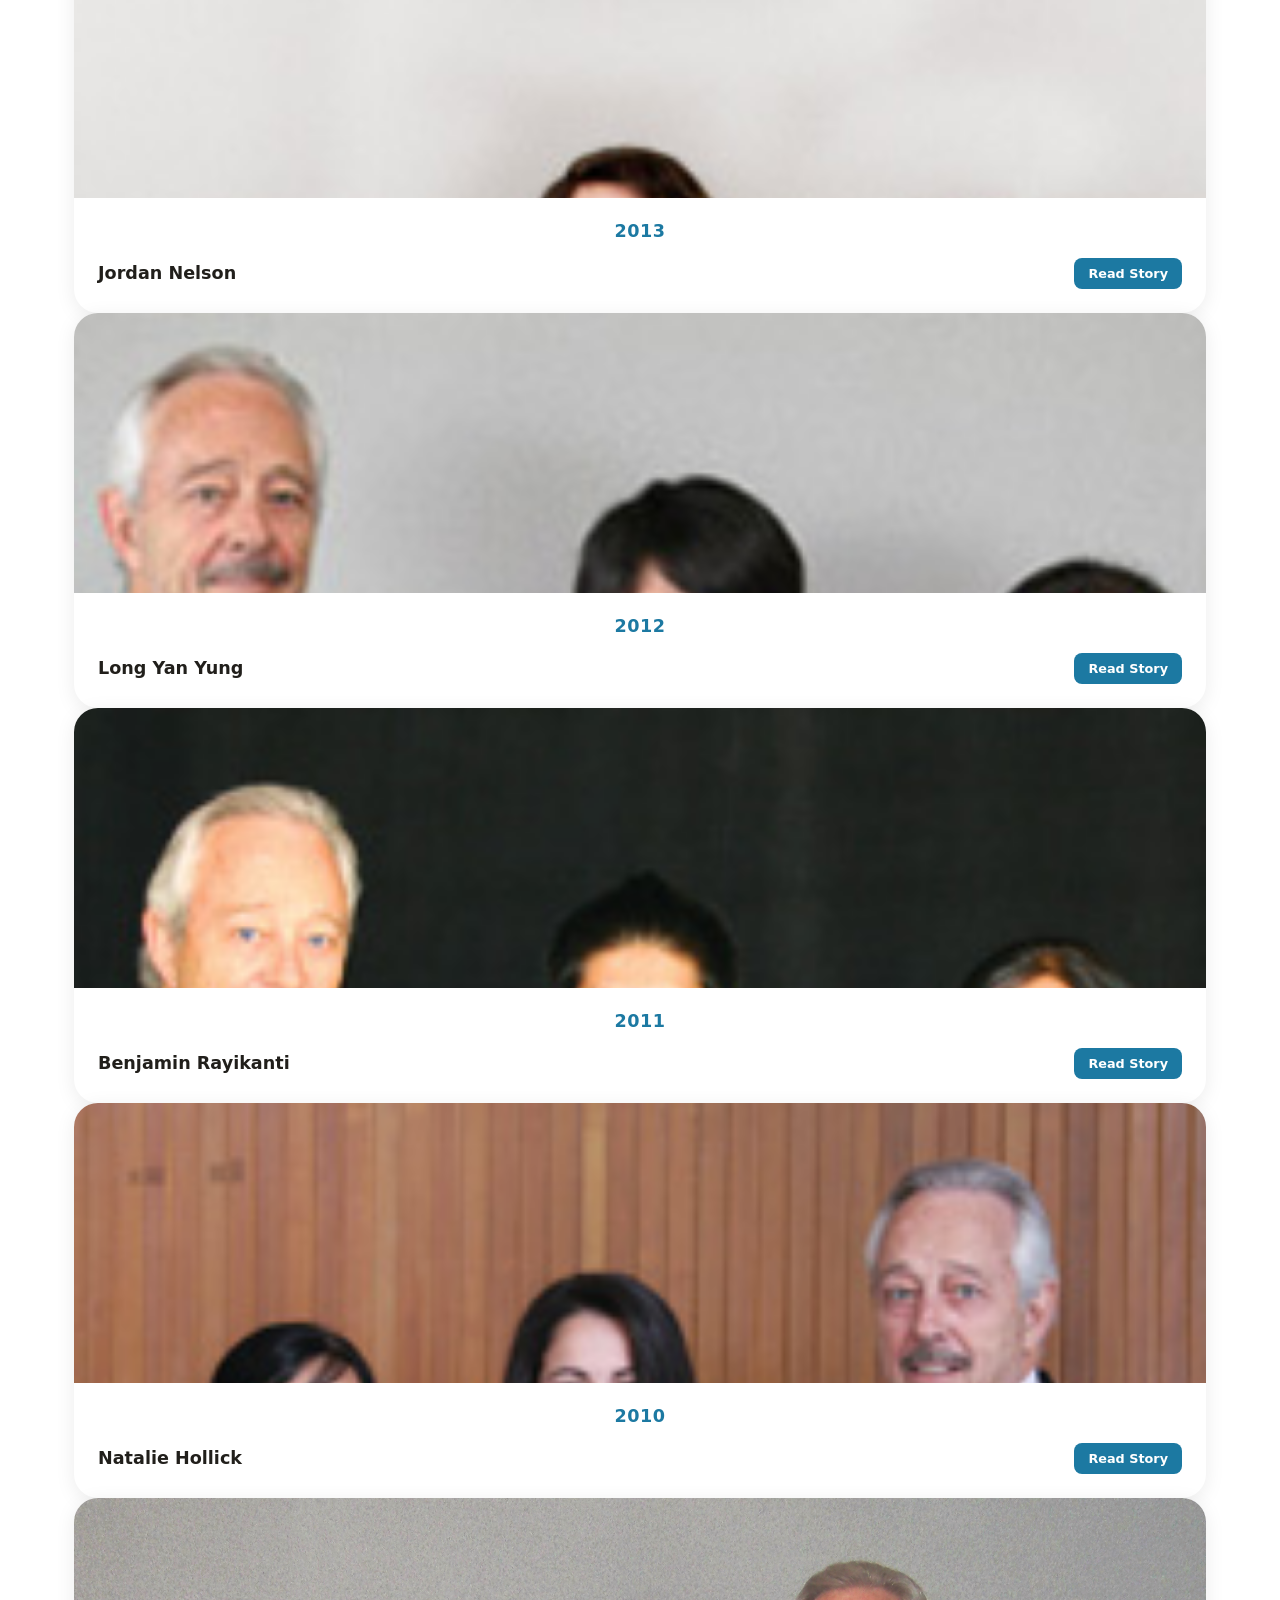
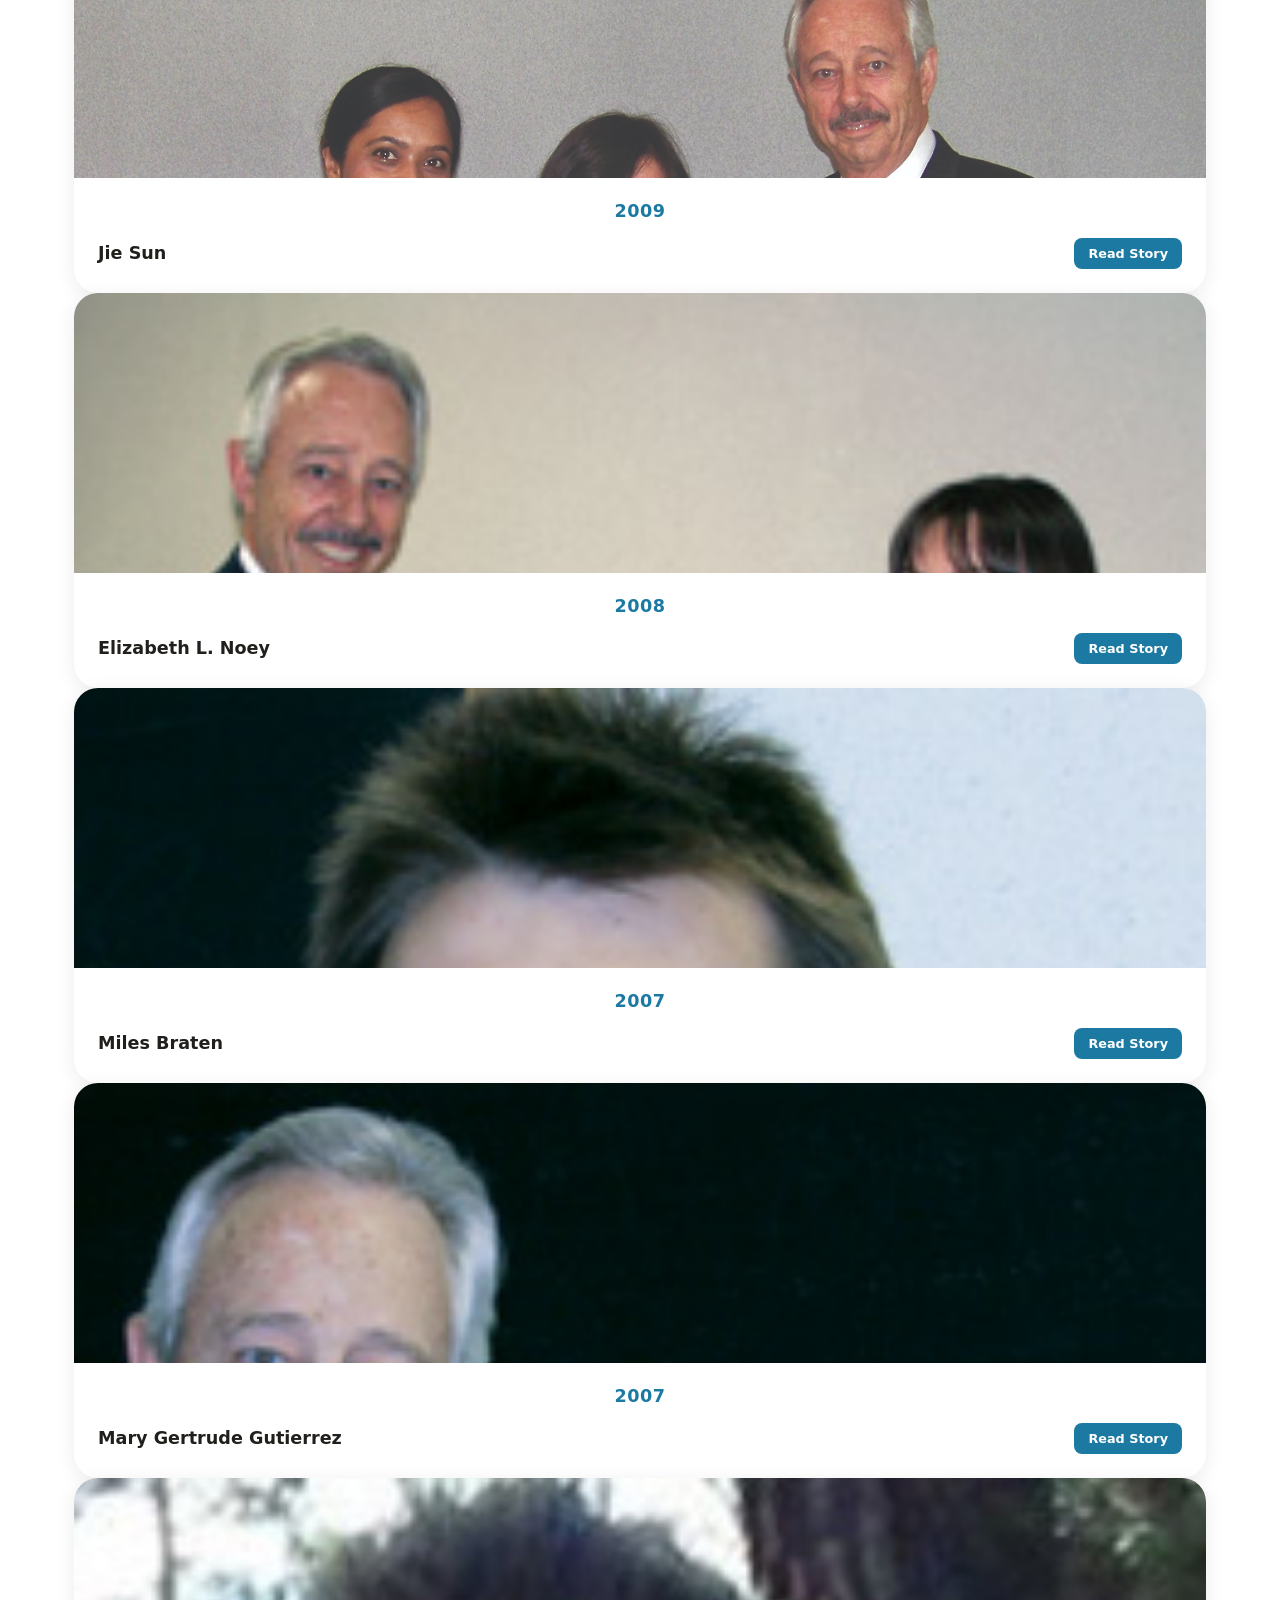
==== commit 19c85cd8: "content: hide featured publications section and article links pending client review" ====
--- a/index.html
+++ b/index.html
@@ -22,7 +22,7 @@
     <li><a href="#biography">Biography</a></li>
     <li><a href="#timeline">Timeline</a></li>
     <li><a href="#scholarships">Scholarships</a></li>
-    <li><a href="#publications">Publications</a></li>
+    <!-- <li><a href="#publications">Publications</a></li> -->
     <li><a href="#gallery">Gallery</a></li>
     <li><a href="#awards">Awards</a></li>
     <li><a href="#testimonials">Voices &amp; Memories</a></li>
@@ -676,7 +676,7 @@
 </section>
 
 
-<!-- Publications -->
+<!-- Publications HIDDEN pending client selection of articles
 <section id="publications" style="background:#f5f5f0;">
   <div class="container">
     <div class="section-title">
@@ -686,7 +686,6 @@
 
     <div class="pub-list">
 
-      <!-- 1: Introduction to Arthur Furst -->
       <div class="pub-card">
         <div class="pub-year">1979</div>
         <div class="pub-info">
@@ -696,7 +695,6 @@
         <a href="assets/articles/1979 Counselor An Introduction to AF.pdf" target="_blank" class="link-btn" style="font-size:0.85rem;white-space:nowrap;">View Article<img src="assets/images/SVG's/file-pdf-sharp-light-full.svg" alt="" class="btn-icon"></a>
       </div>
 
-      <!-- 2: Landmark science article -->
       <div class="pub-card">
         <div class="pub-year">1986</div>
         <div class="pub-info">
@@ -706,7 +704,6 @@
         <a href="assets/articles/1986 Counselor Free Radicals and Oxidants--The Damaging Effects by AF.pdf" target="_blank" class="link-btn" style="font-size:0.85rem;white-space:nowrap;">View Article<img src="assets/images/SVG's/file-pdf-sharp-light-full.svg" alt="" class="btn-icon"></a>
       </div>
 
-      <!-- 3: Cancer research -->
       <div class="pub-card">
         <div class="pub-year">1987</div>
         <div class="pub-info">
@@ -716,7 +713,6 @@
         <a href="assets/articles/1987 Counselor July Know Your Enemy Cancer by AF.pdf" target="_blank" class="link-btn" style="font-size:0.85rem;white-space:nowrap;">View Article<img src="assets/images/SVG's/file-pdf-sharp-light-full.svg" alt="" class="btn-icon"></a>
       </div>
 
-      <!-- 4: Immune system expertise -->
       <div class="pub-card">
         <div class="pub-year">1995</div>
         <div class="pub-info">
@@ -726,7 +722,6 @@
         <a href="assets/articles/1995 Neo-Life Magazine The Experts Discuss Immune Function - AF article.pdf" target="_blank" class="link-btn" style="font-size:0.85rem;white-space:nowrap;">View Article<img src="assets/images/SVG's/file-pdf-sharp-light-full.svg" alt="" class="btn-icon"></a>
       </div>
 
-      <!-- 5: Phytonutrients lecture -->
       <div class="pub-card">
         <div class="pub-year">1998</div>
         <div class="pub-info">
@@ -736,7 +731,6 @@
         <a href="assets/articles/1998 GNLD Phytonutrients and Antioxidants- Their Role in Anti-Aging and Cancer Prevention lecture program.pdf" target="_blank" class="link-btn" style="font-size:0.85rem;white-space:nowrap;">View Article<img src="assets/images/SVG's/file-pdf-sharp-light-full.svg" alt="" class="btn-icon"></a>
       </div>
 
-      <!-- 6: Legacy / farewell -->
       <div class="pub-card">
         <div class="pub-year">2000</div>
         <div class="pub-info">
@@ -748,7 +742,6 @@
 
     </div>
 
-    <!-- "View All" button -->
     <div style="text-align:center; margin-top:36px;">
       <a href="articles.html" class="link-btn">
         View All Articles &amp; Publications →
@@ -757,6 +750,7 @@
 
   </div>
 </section>
+-->
 
 
 <!-- A LIFE IN PICTURES —Gallery -->
@@ -1352,7 +1346,7 @@
         <li><a href="index.html#biography">Biography</a></li>
         <li><a href="index.html#timeline">Timeline</a></li>
         <li><a href="index.html#scholarships">Scholarship Recipients</a></li>
-        <li><a href="index.html#publications">Publications</a></li>
+        <!-- <li><a href="index.html#publications">Publications</a></li> -->
         <li><a href="index.html#gallery">Gallery</a></li>
         <li><a href="index.html#awards">Awards</a></li>
         <li><a href="index.html#testimonials">Voices &amp; Memories</a></li>
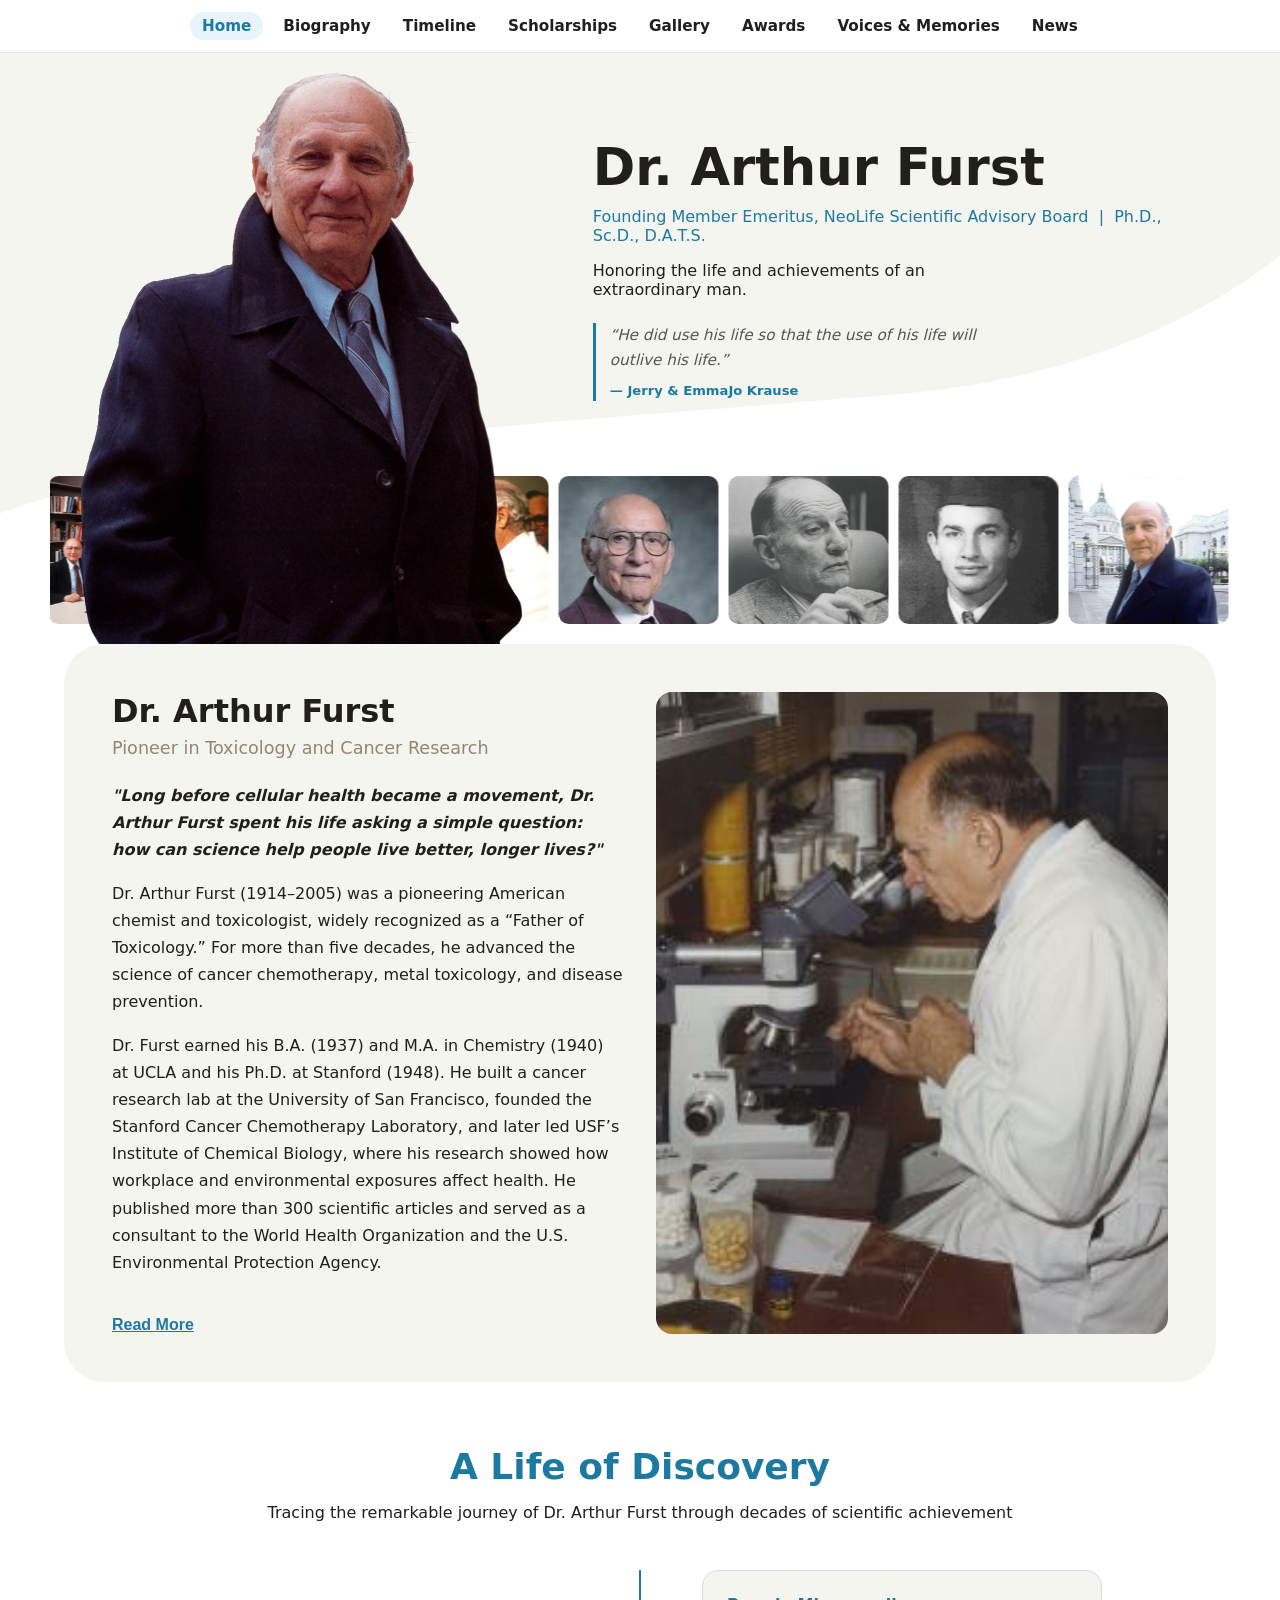
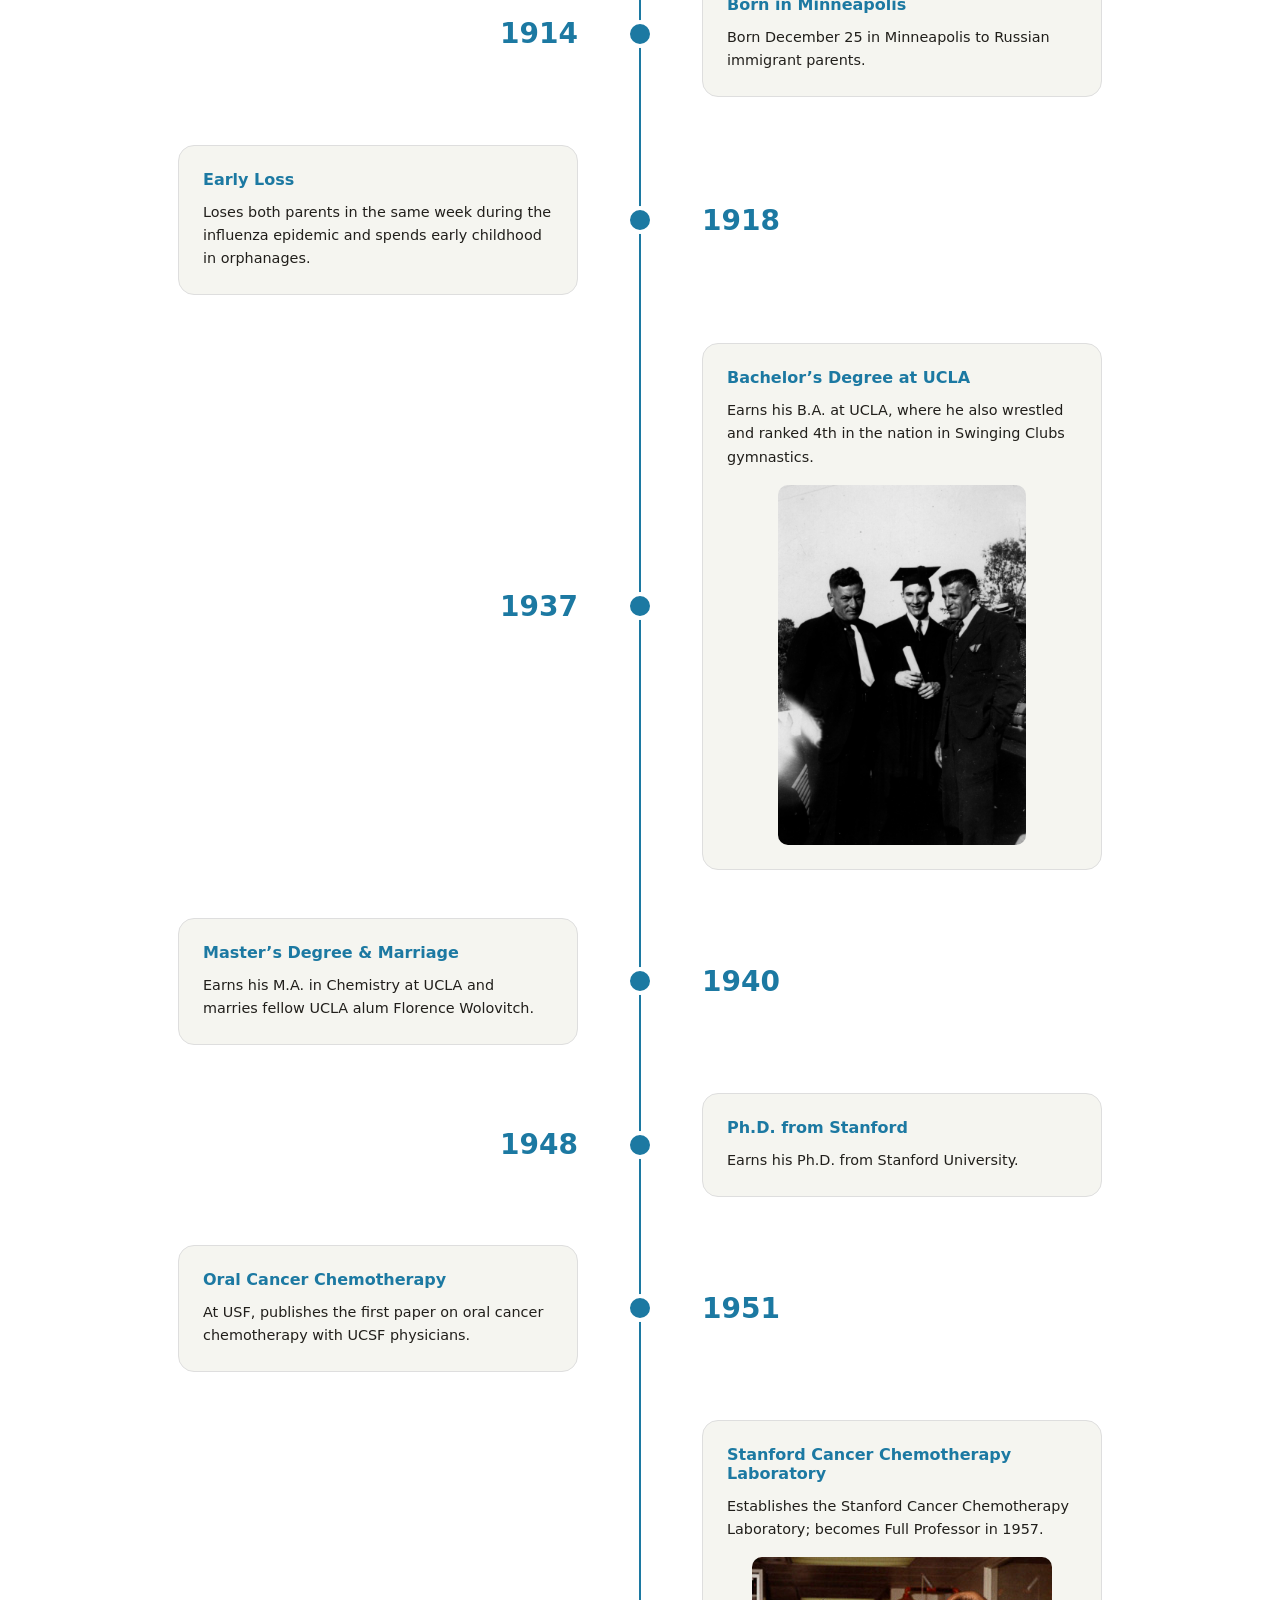
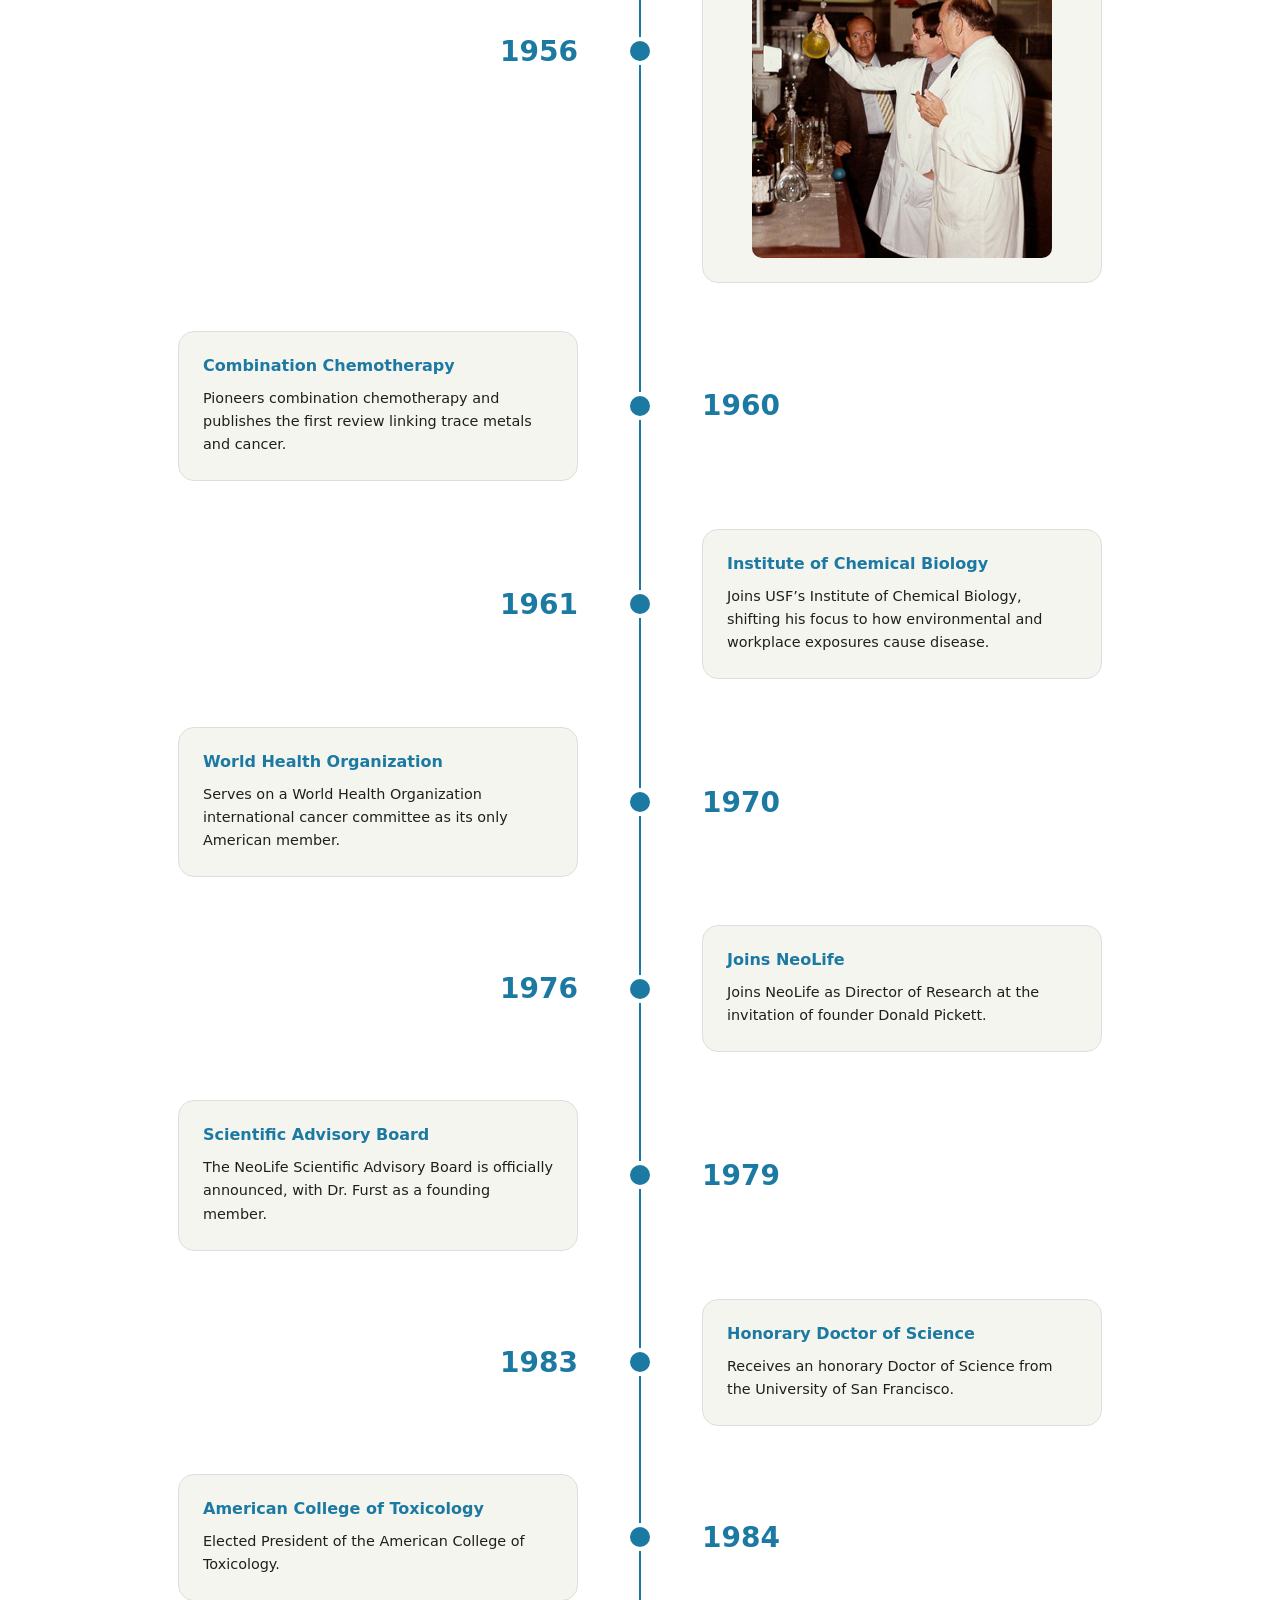
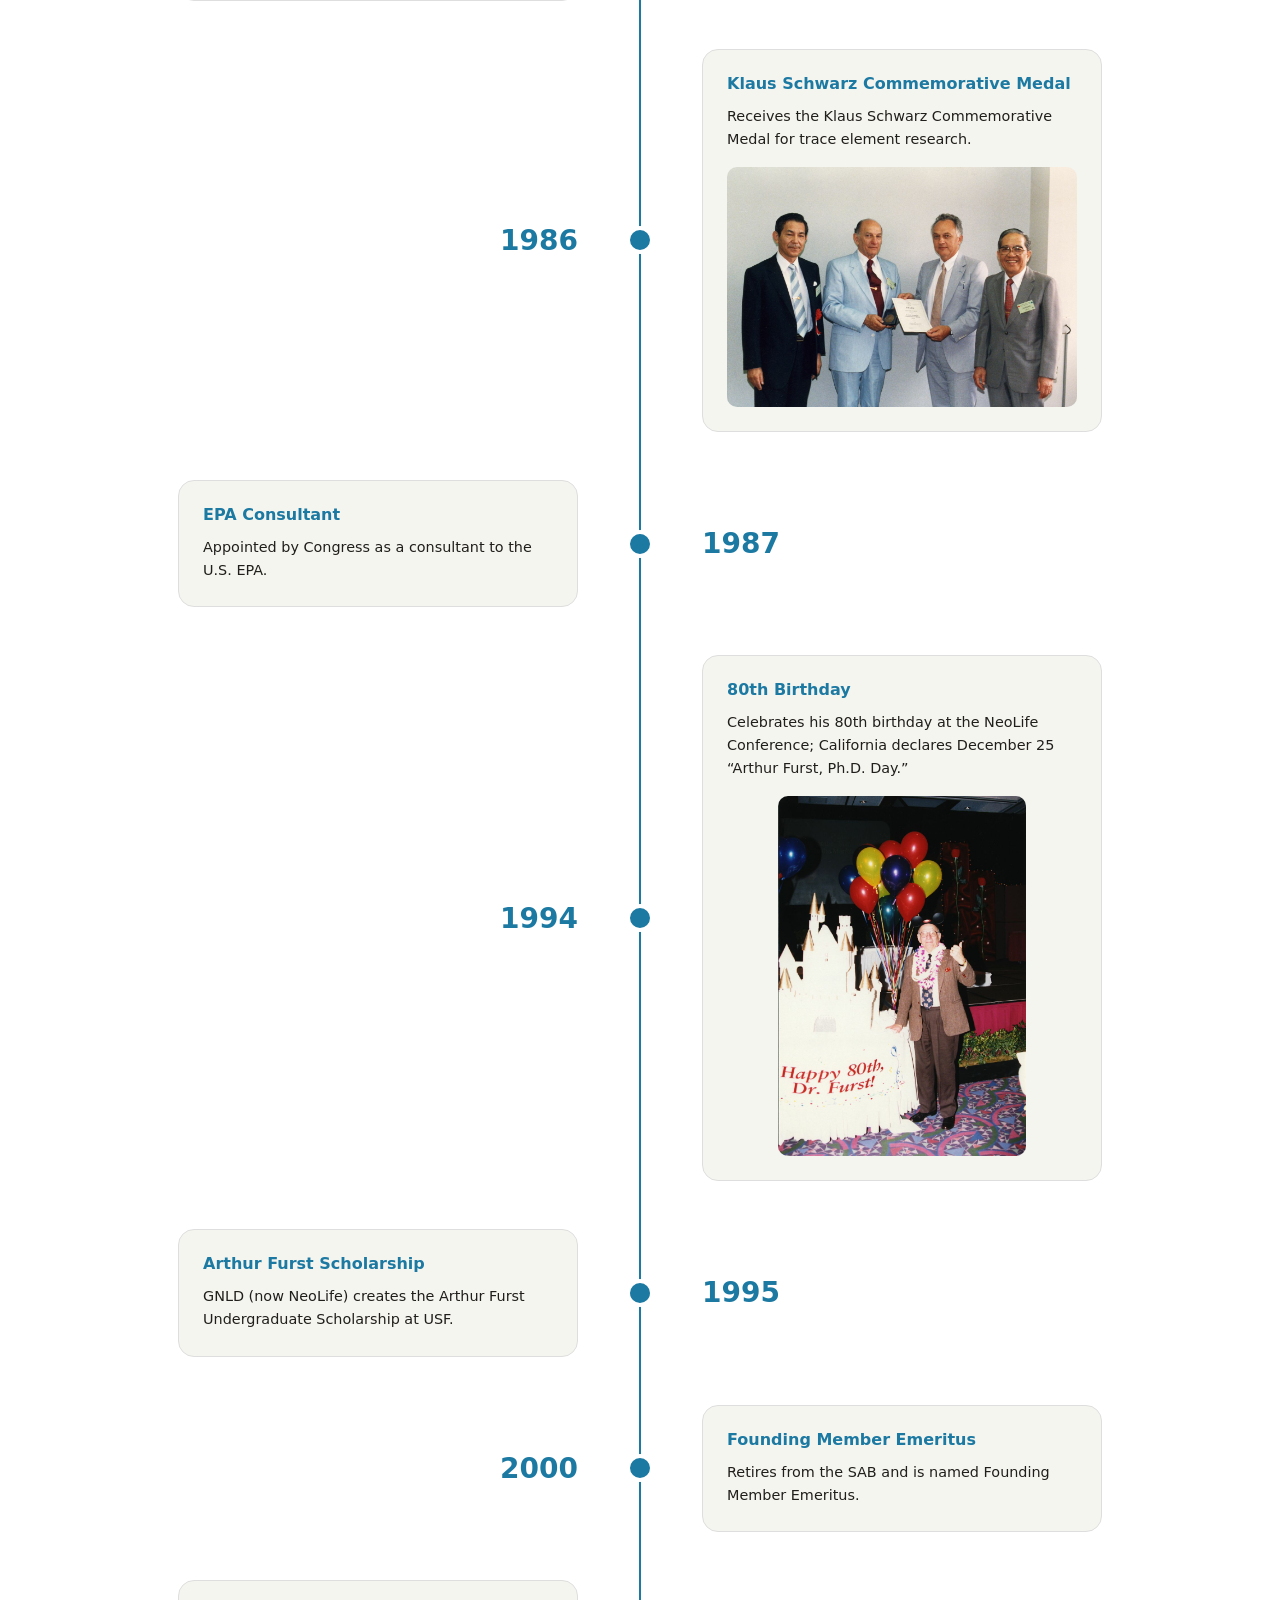
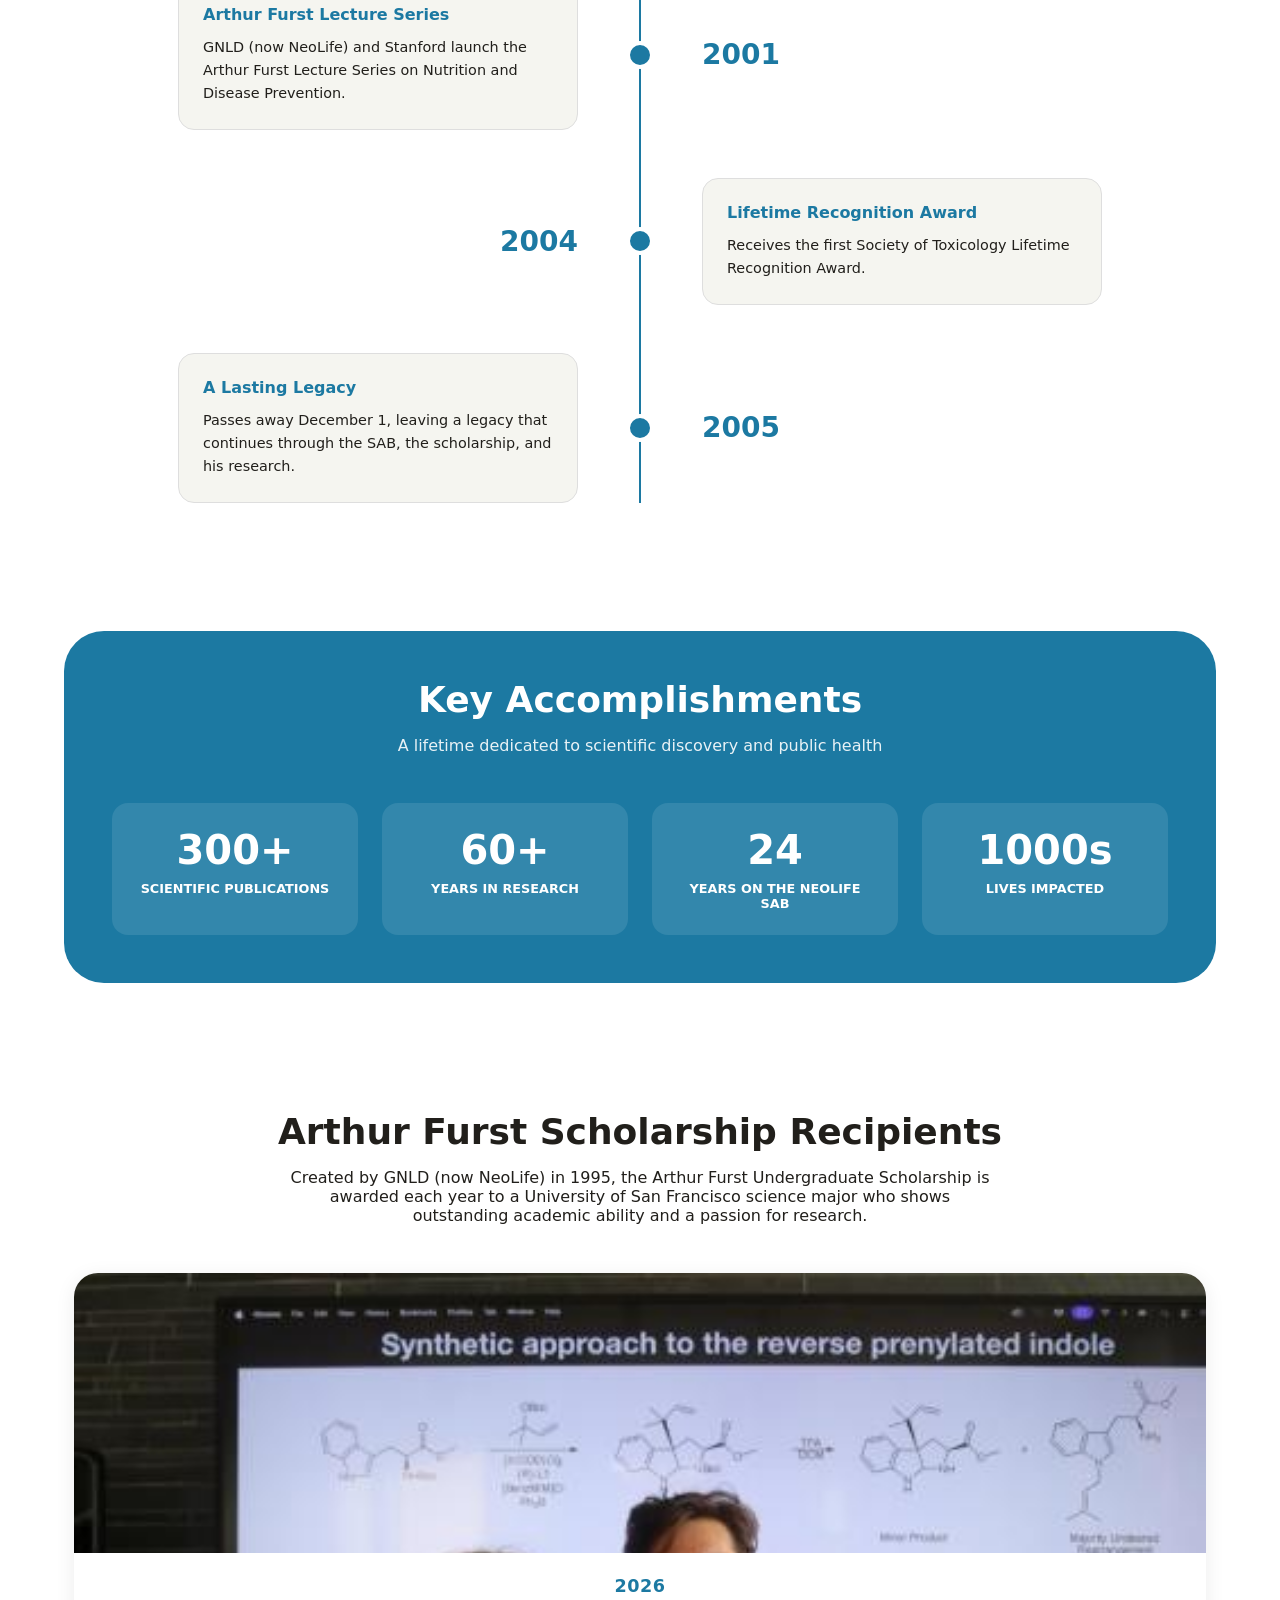
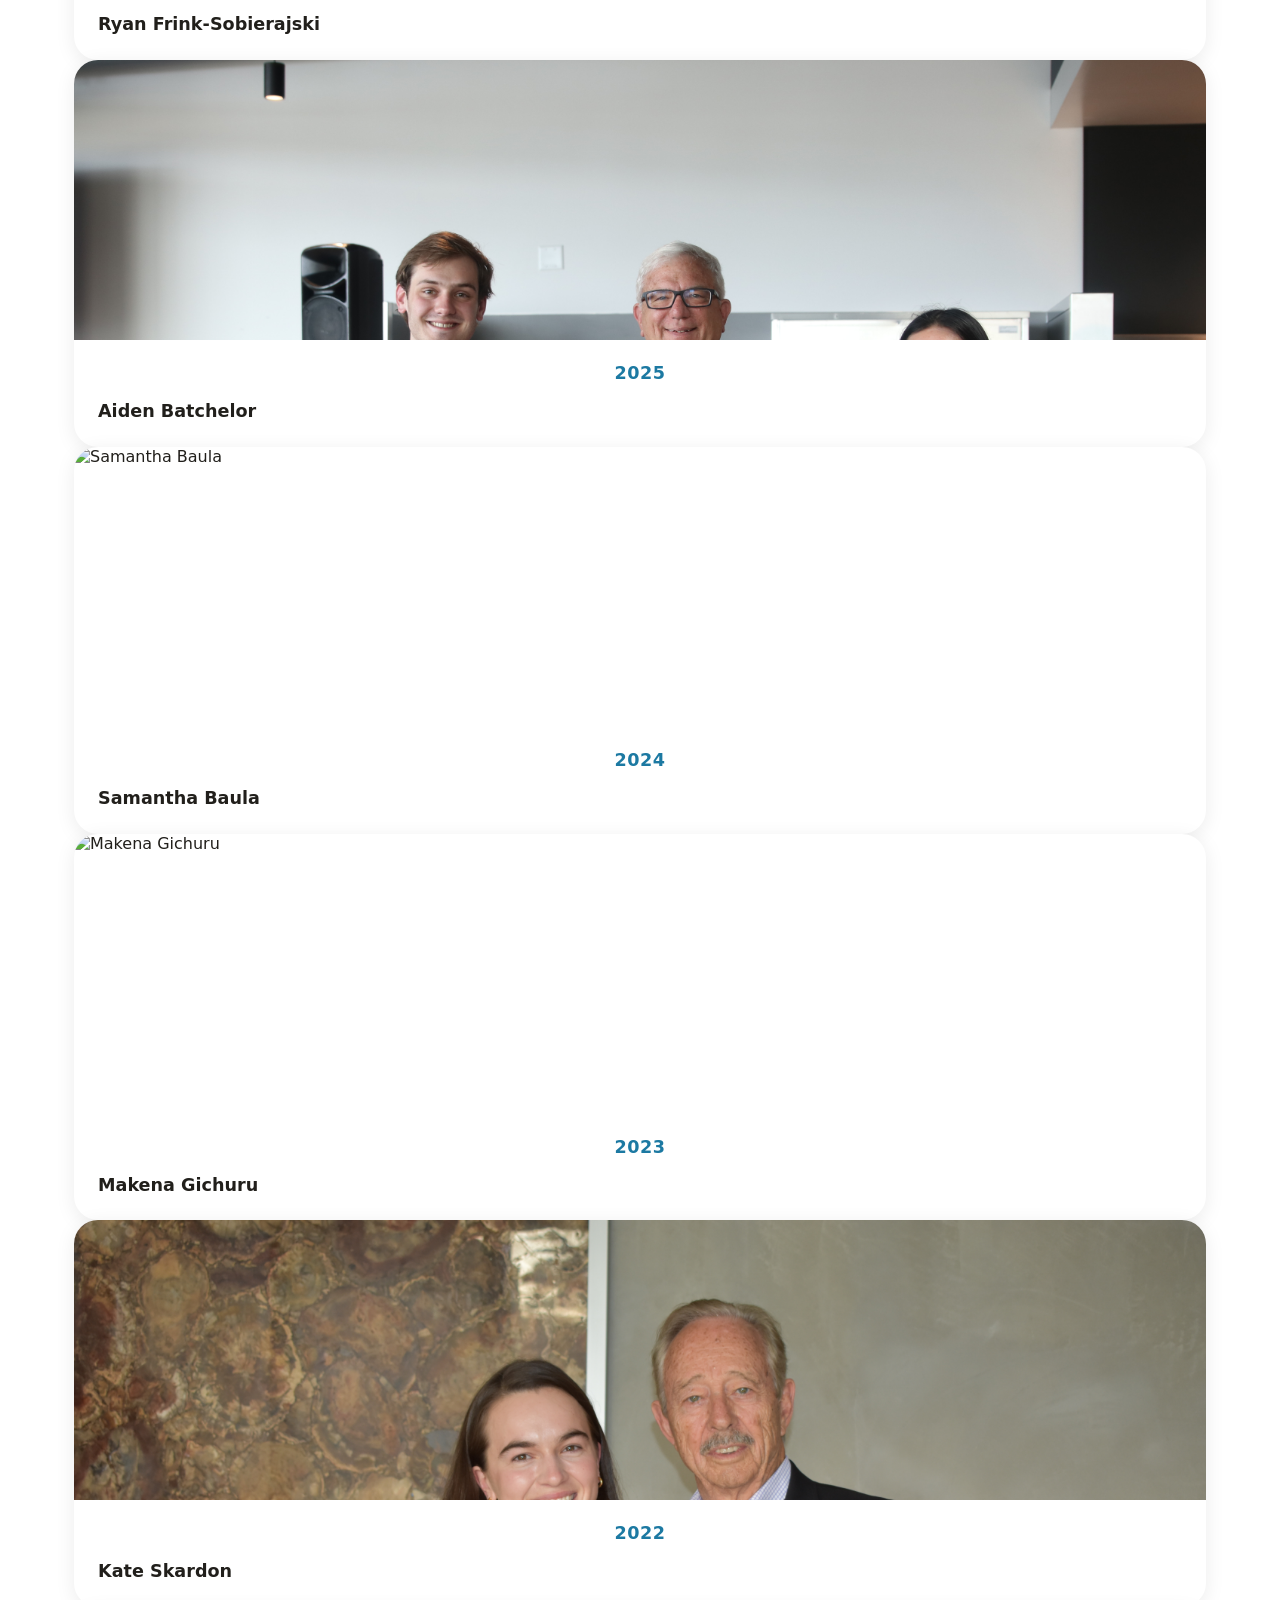
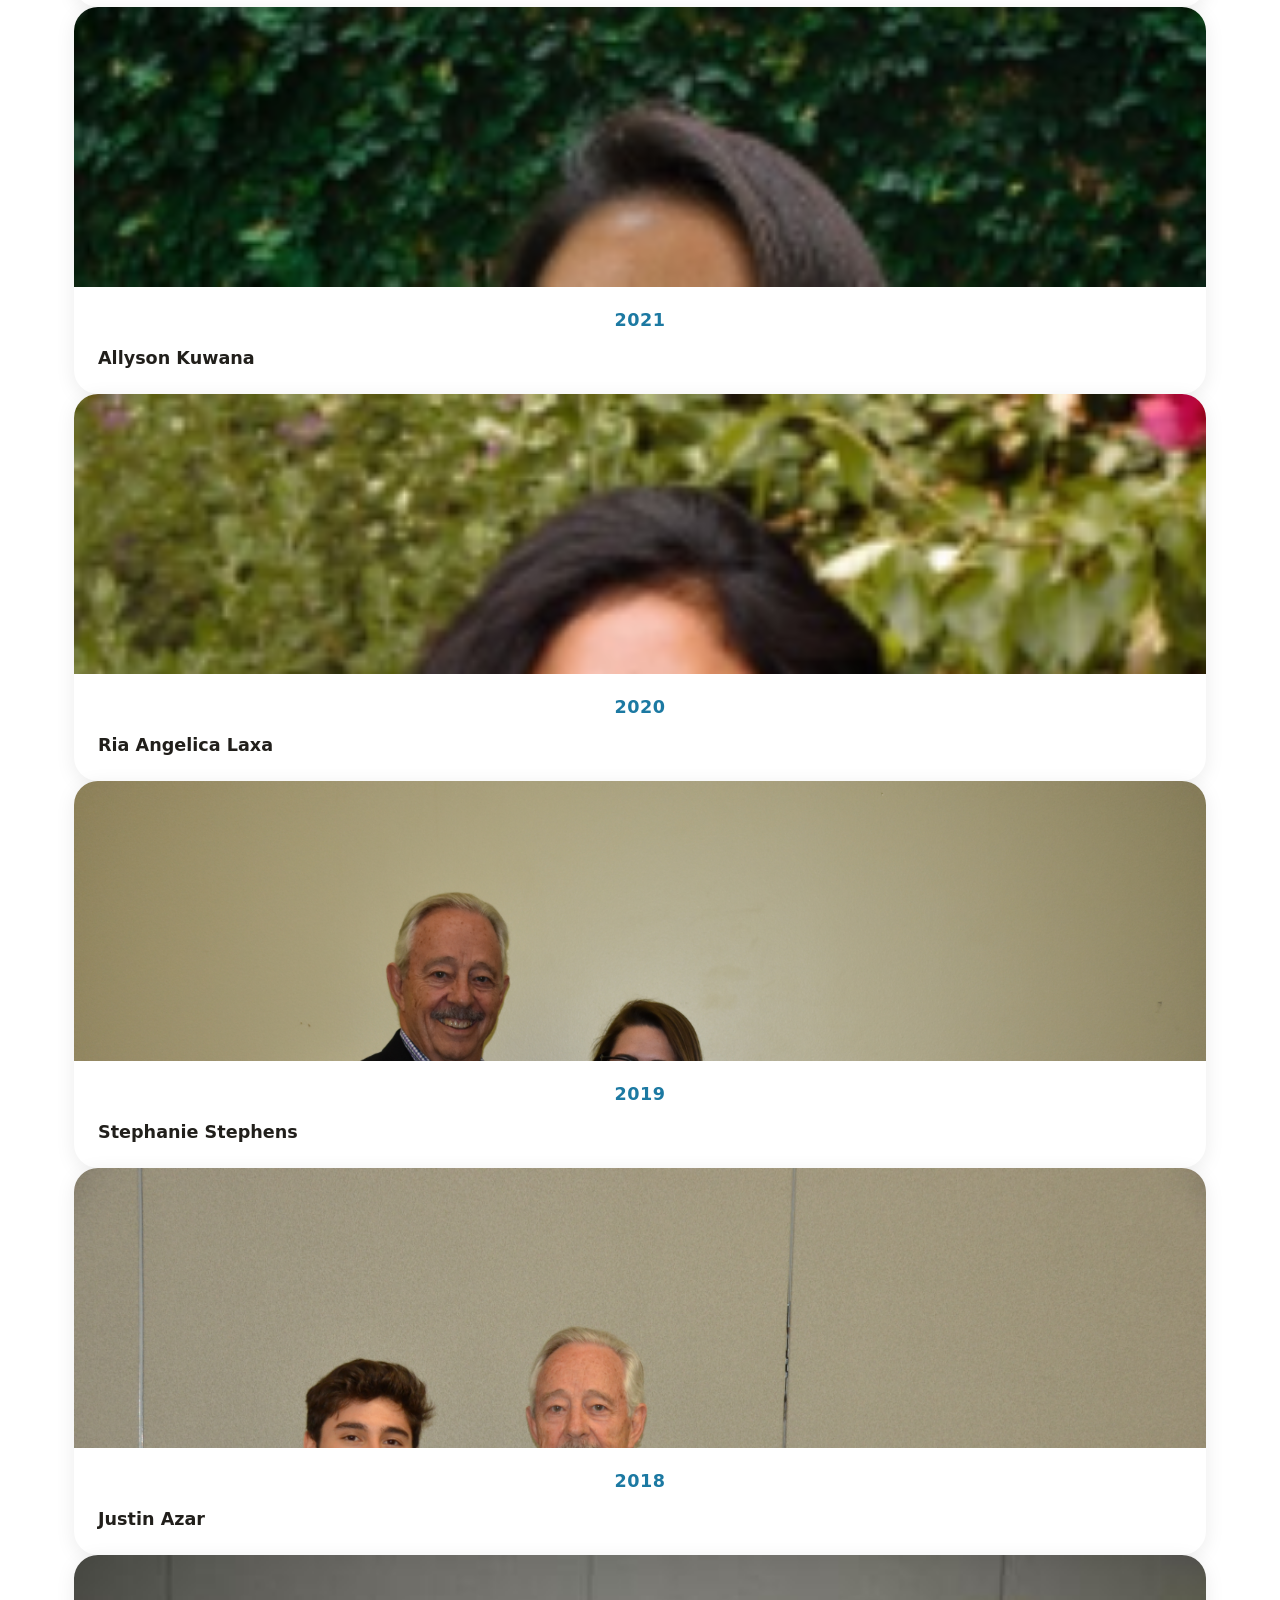
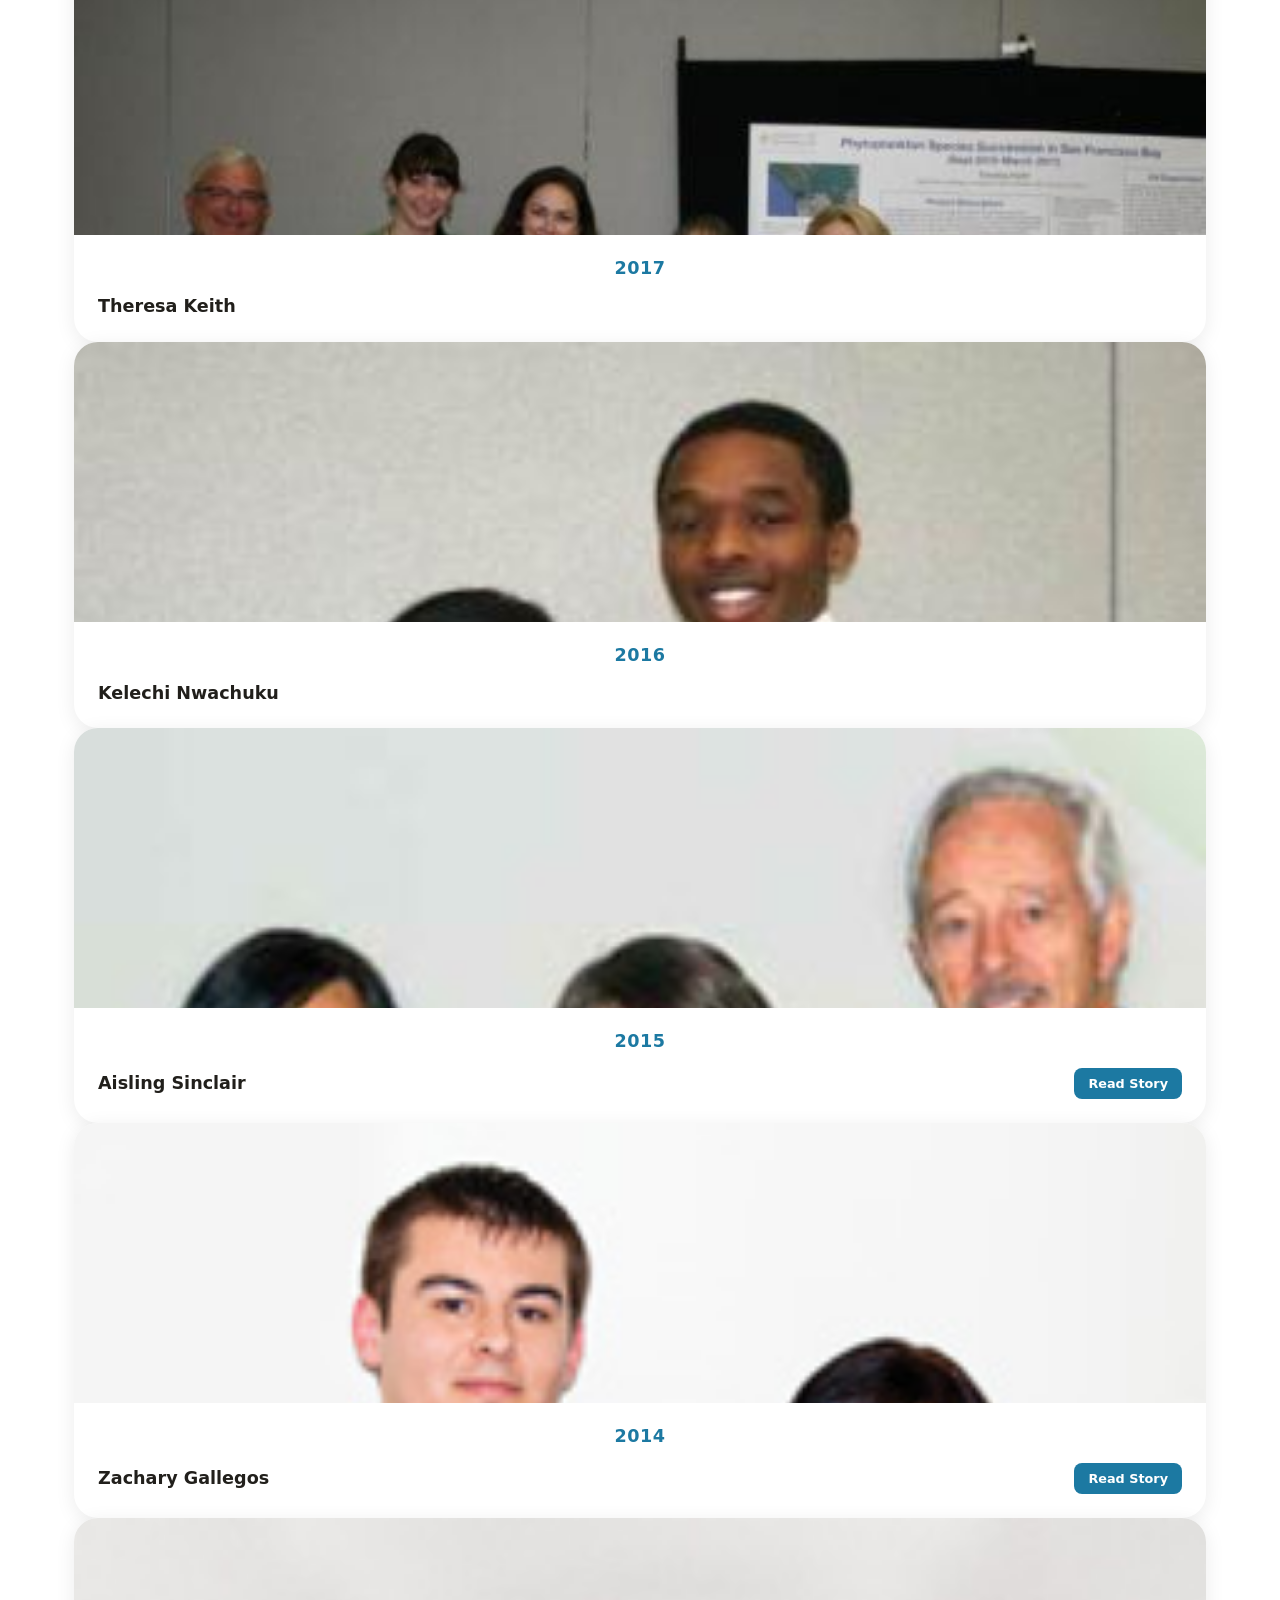
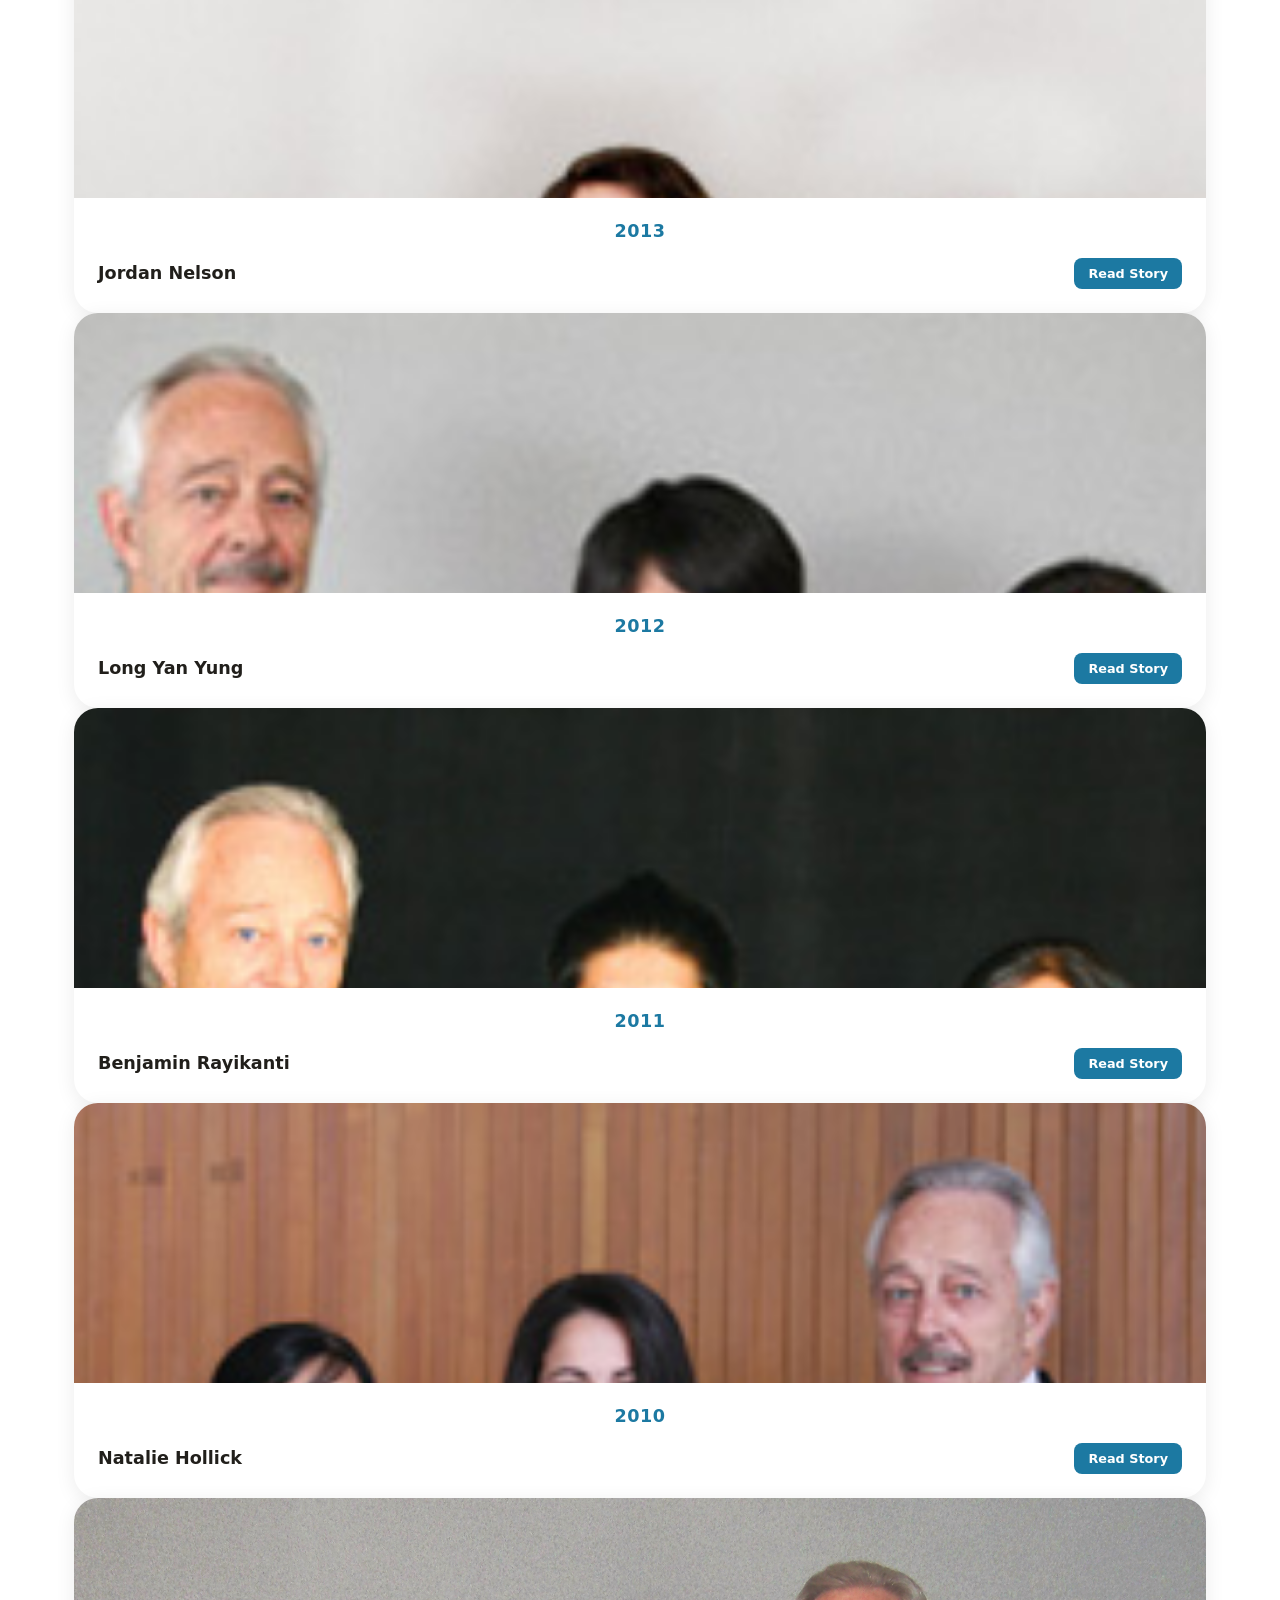
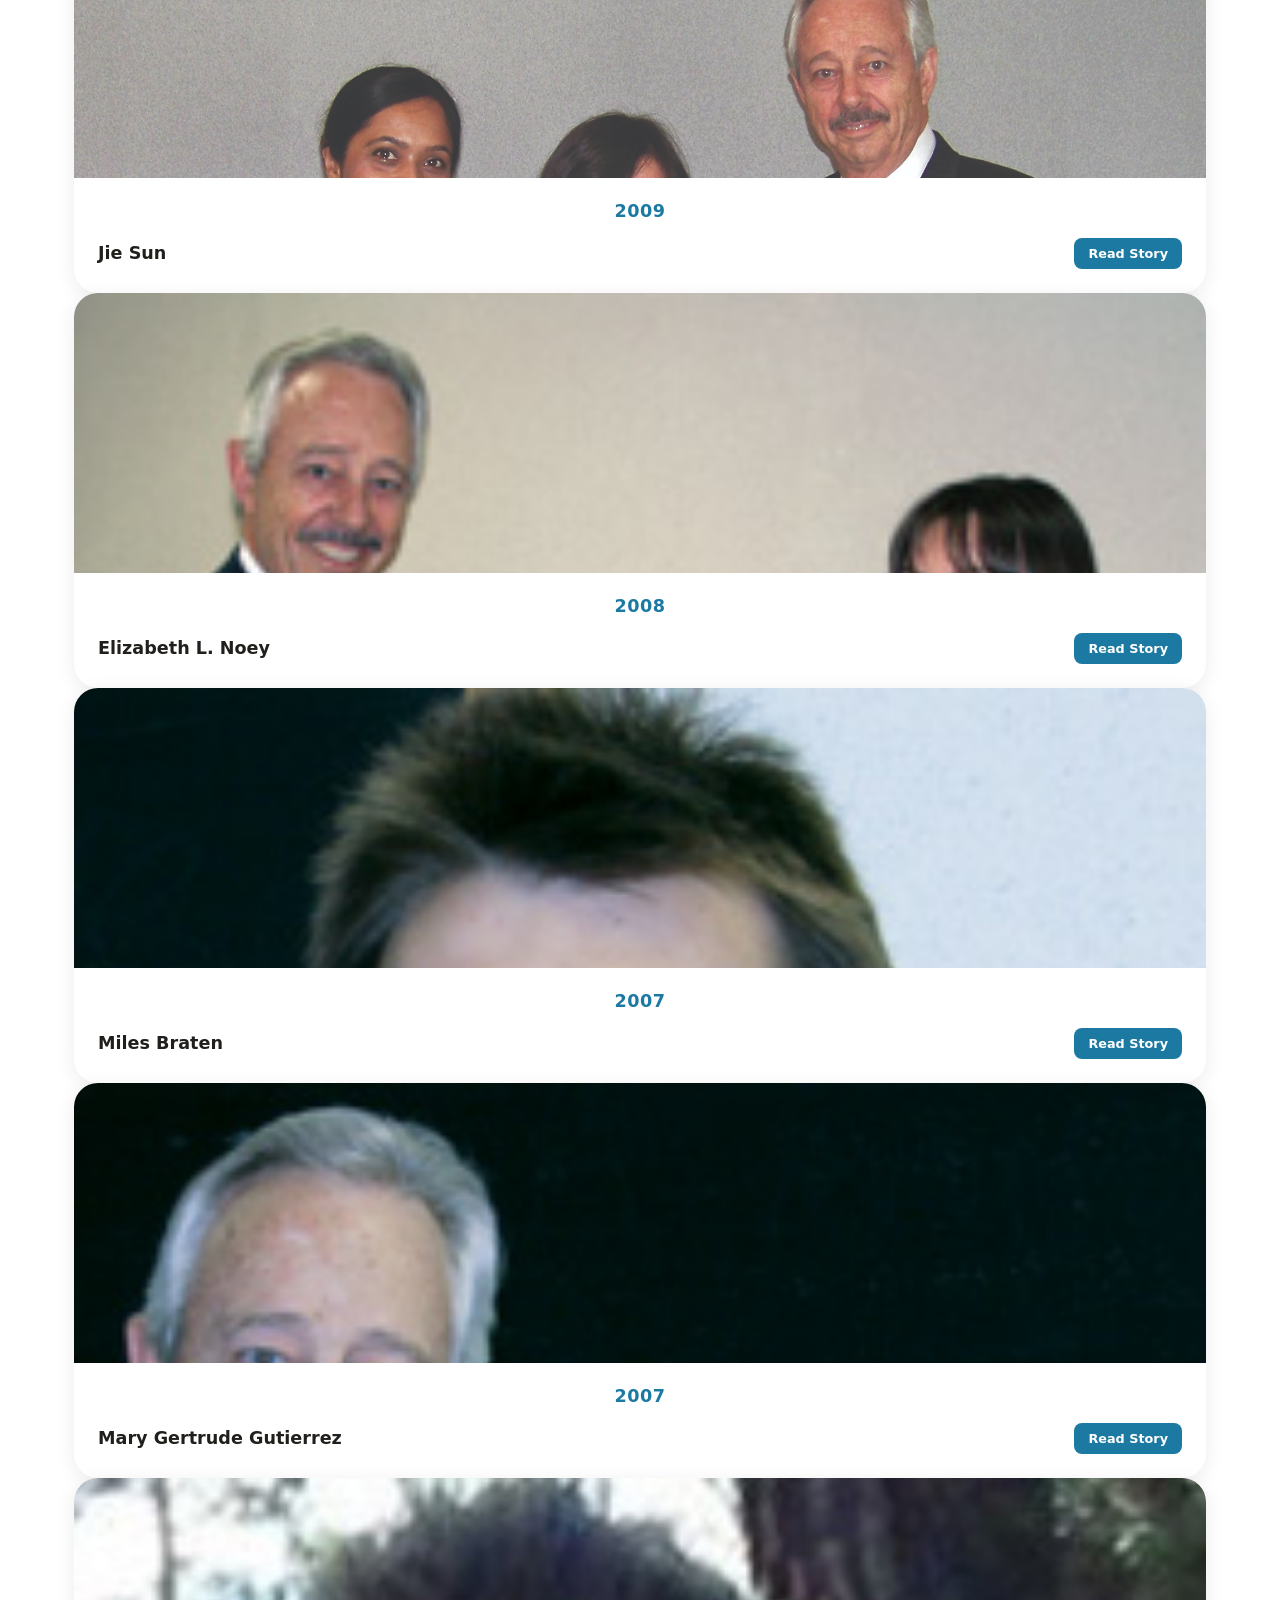
==== commit b0f2055c: "content: remove high-risk articles from news section" ====
--- a/index.html
+++ b/index.html
@@ -1292,26 +1292,6 @@
 
       <!-- 4 -->
       <div class="pub-card">
-        <div class="pub-year">1994</div>
-        <div class="pub-info">
-          <h3>Scientific Advisory Board Profile</h3>
-          <p>NeoLife Magazine, Spring — Feature on Dr. Furst's SAB work</p>
-        </div>
-        <a href="assets/news/1994 Neo-Life Mag AF SAB profile Spring.pdf" target="_blank" class="link-btn" style="font-size:0.85rem;white-space:nowrap;">View Article<img src="assets/images/SVG's/file-pdf-sharp-light-full.svg" alt="" class="btn-icon"></a>
-      </div>
-
-      <!-- 5 -->
-      <div class="pub-card">
-        <div class="pub-year">1996</div>
-        <div class="pub-info">
-          <h3>The Power of Phytonutrients</h3>
-          <p>Lifestyle Magazine</p>
-        </div>
-        <a href="assets/news/1996 Lifestyle AF Phytonutrients Spring.pdf" target="_blank" class="link-btn" style="font-size:0.85rem;white-space:nowrap;">View Article<img src="assets/images/SVG's/file-pdf-sharp-light-full.svg" alt="" class="btn-icon"></a>
-      </div>
-
-      <!-- 6 -->
-      <div class="pub-card">
         <div class="pub-year">2005</div>
         <div class="pub-info">
           <h3>Scientific Advisory Board &amp; Stanford</h3>
